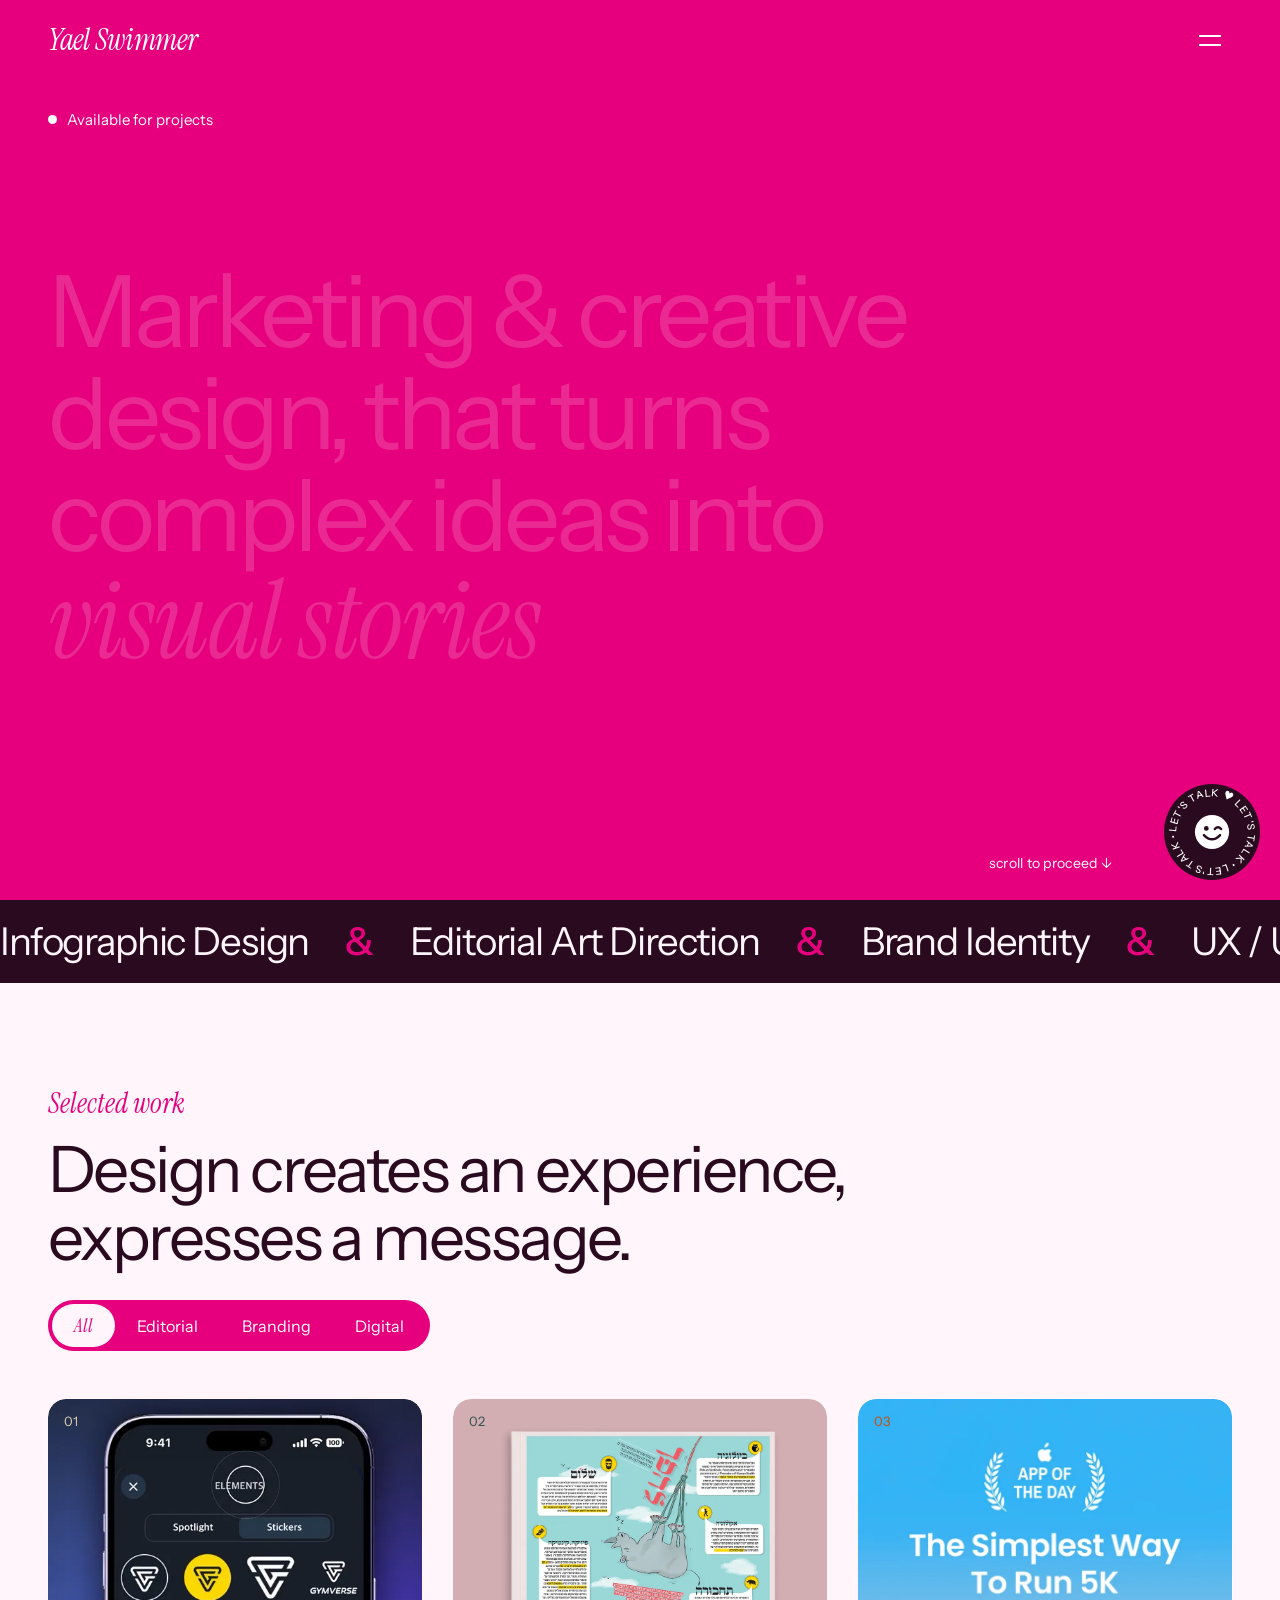
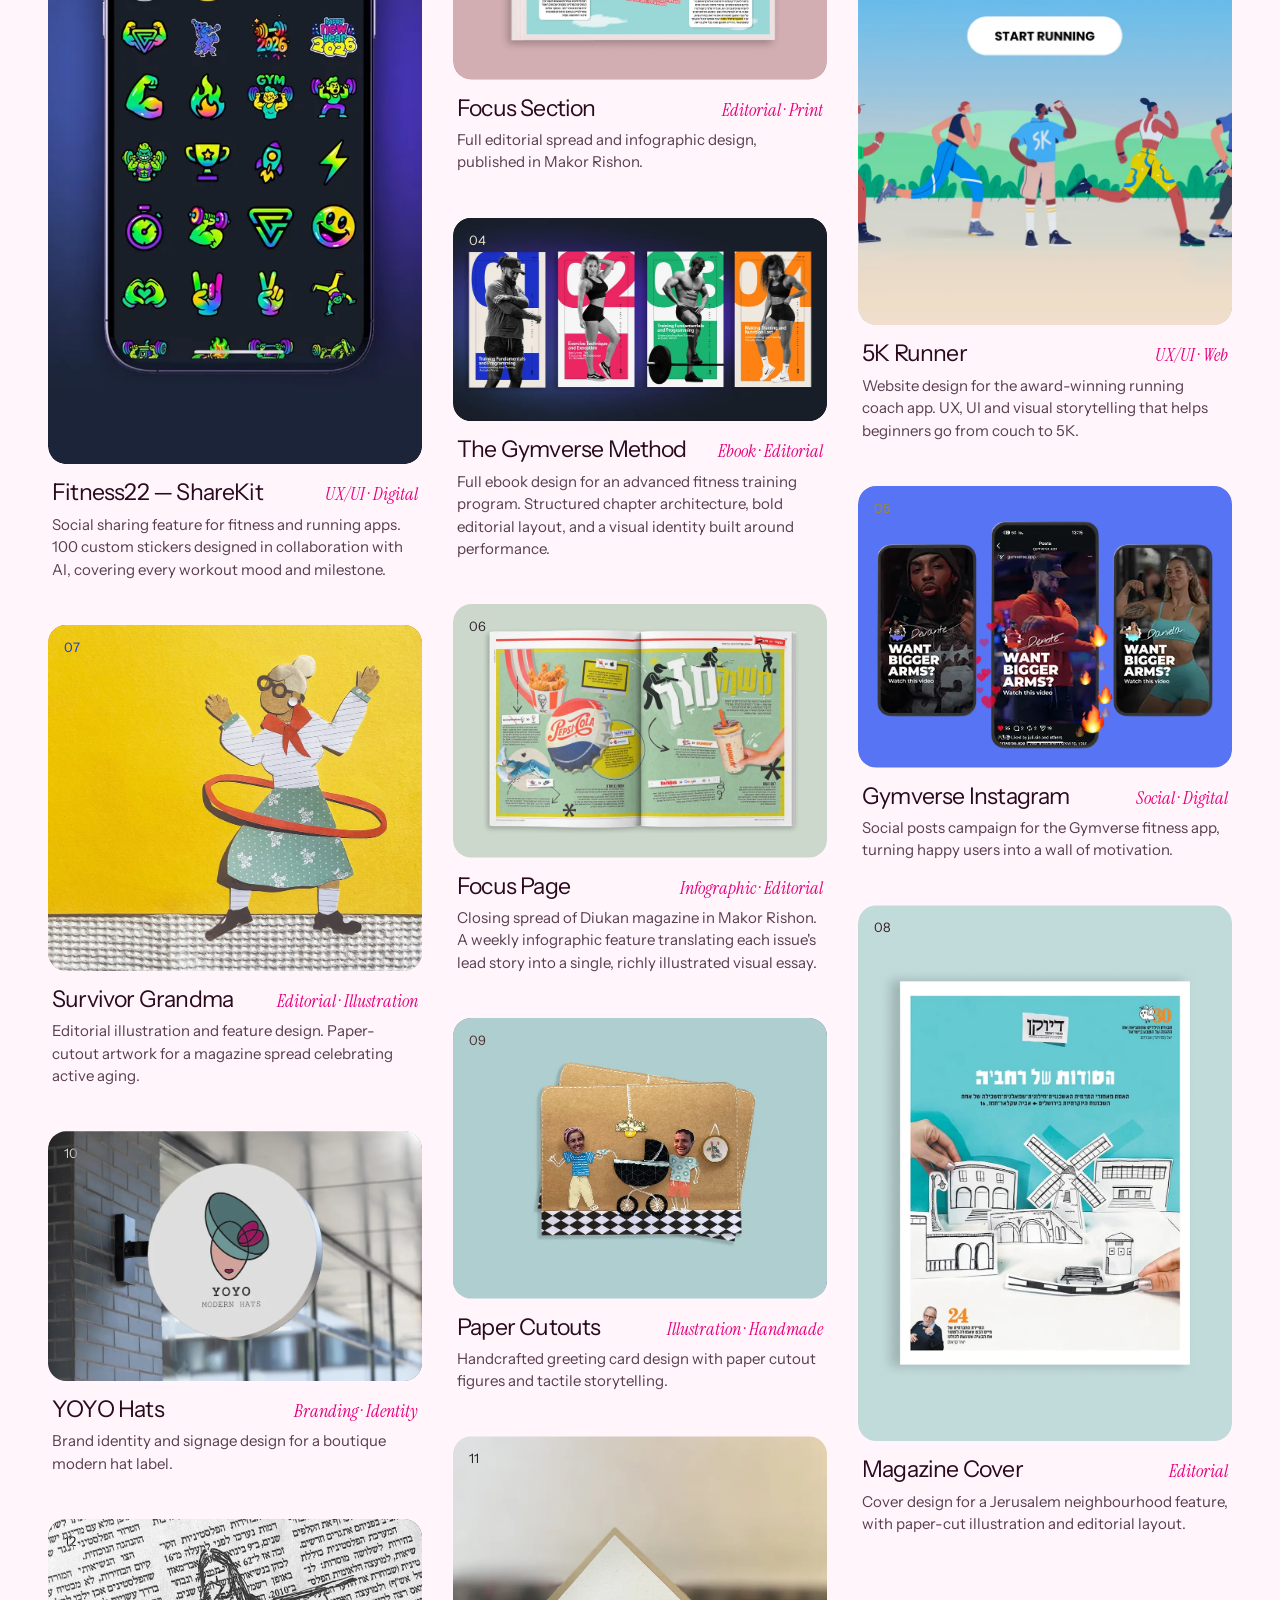
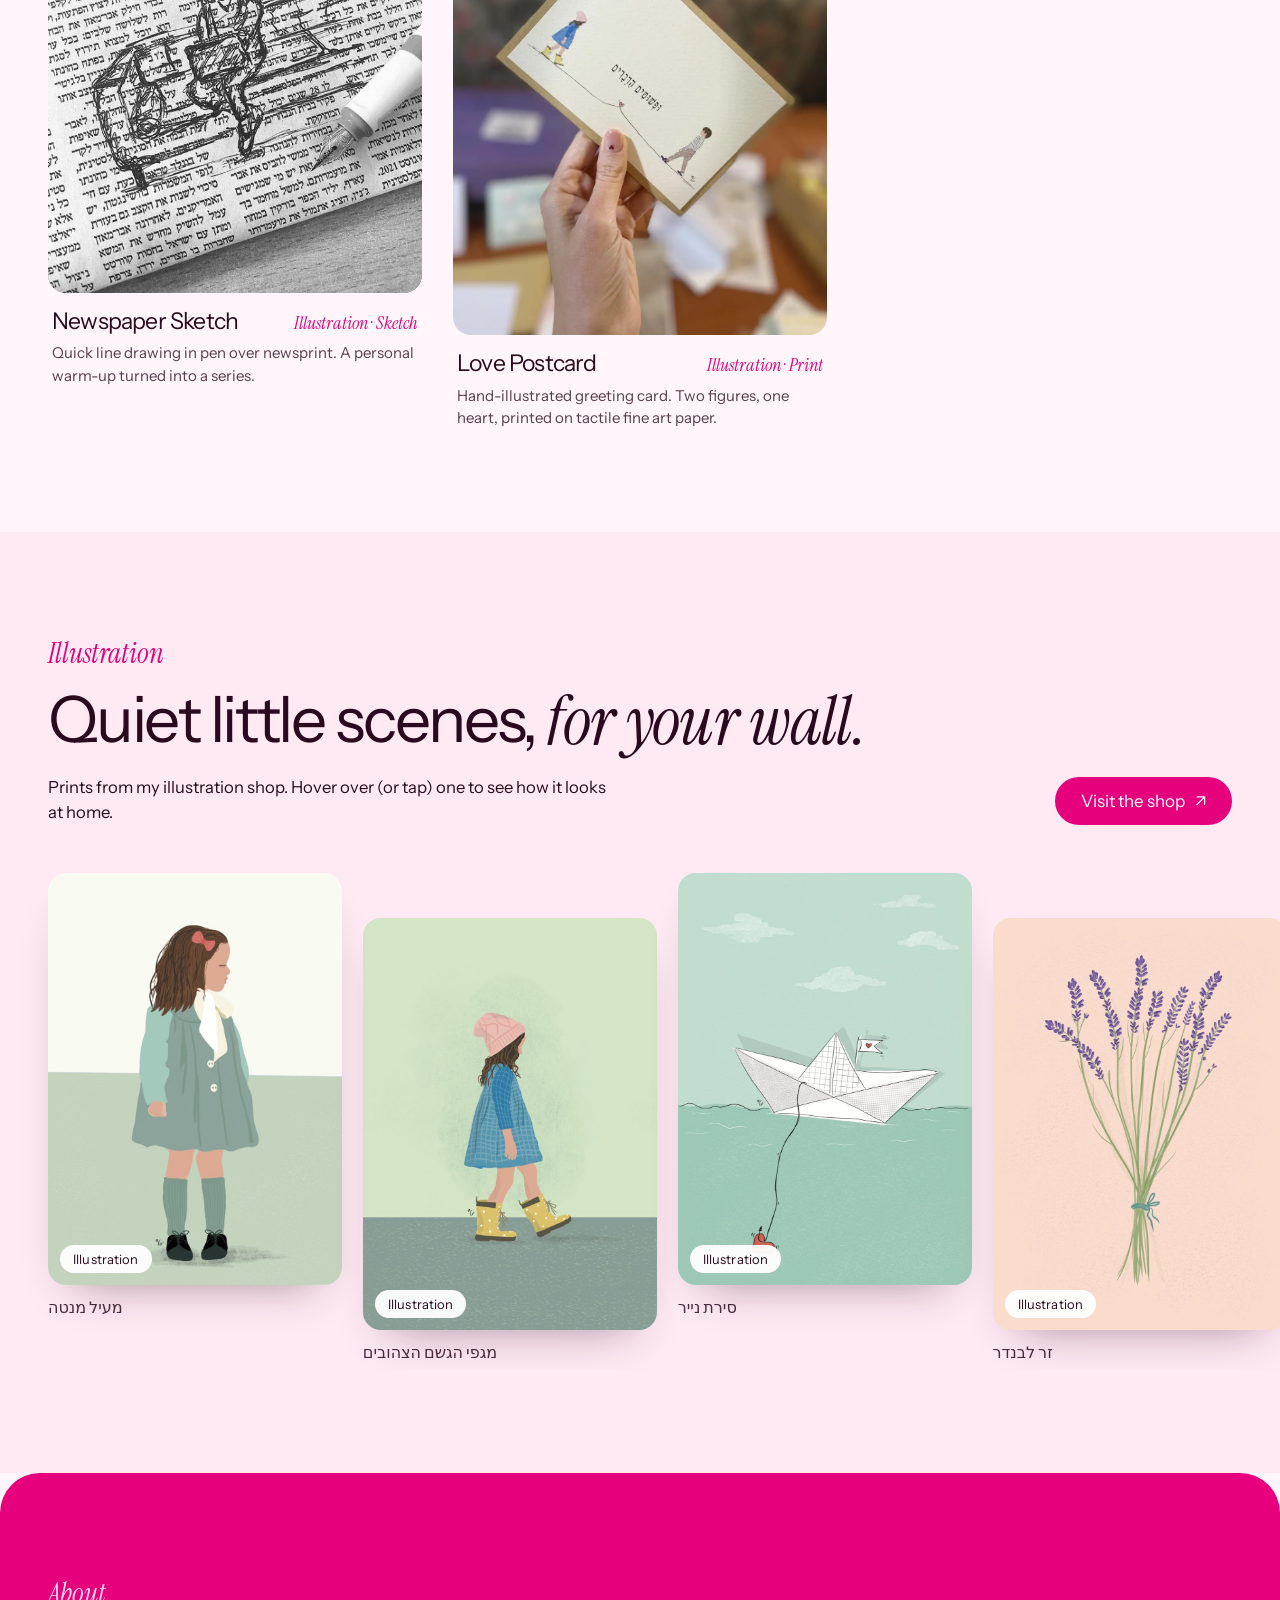
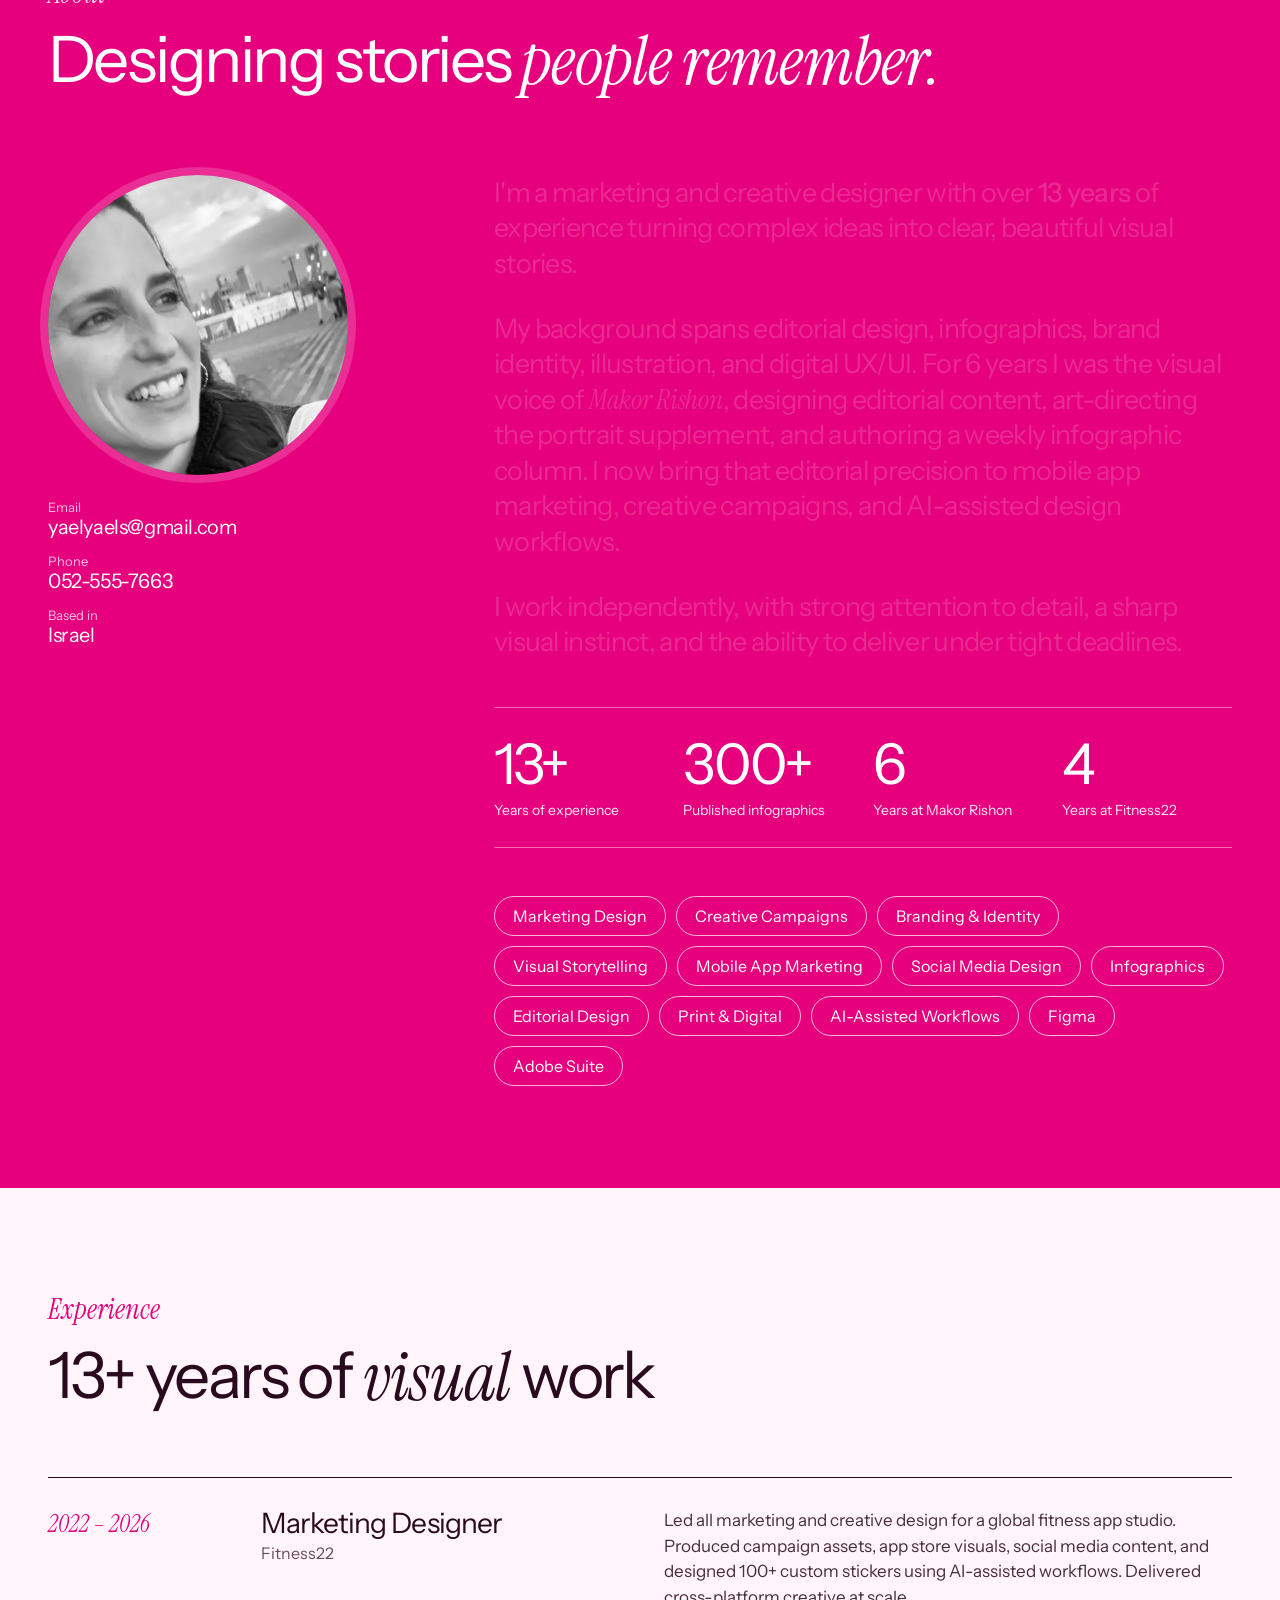
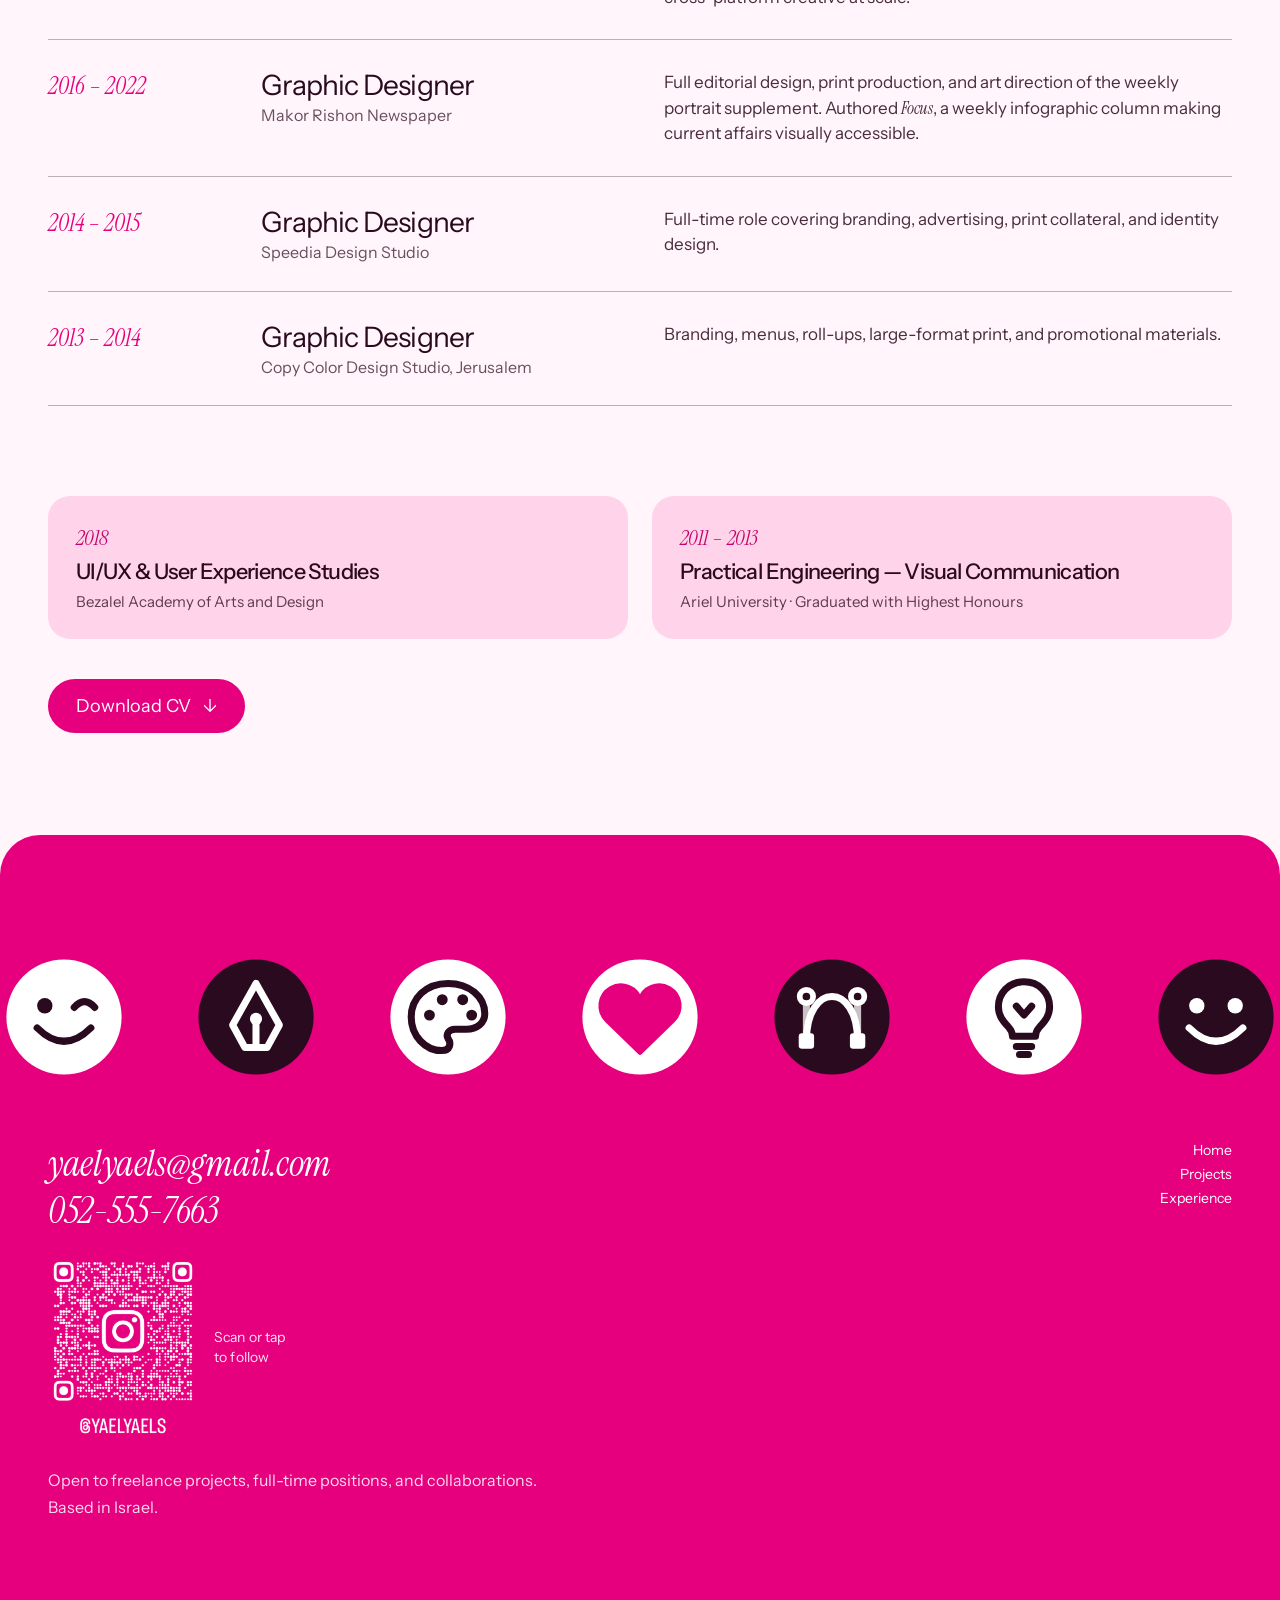
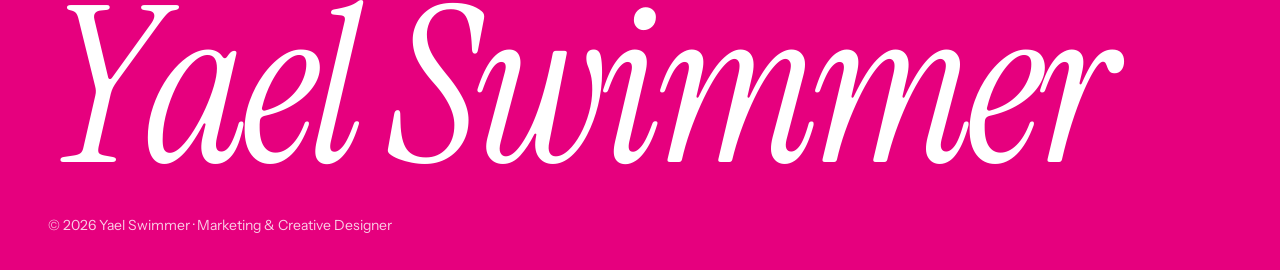
==== index.html @ 2f7597ec "Instagram QR: transparent background, white dots Co-Authored-By: Claude Sonnet 5.5 <noreply@anthropi" ====
<!DOCTYPE html>
<html lang="en">
<head>
  <meta charset="UTF-8">
  <meta name="viewport" content="width=device-width, initial-scale=1.0">
  <title>Yael Swimmer — Marketing &amp; Creative Designer</title>
  <meta name="description" content="Portfolio of Yael Swimmer — marketing and creative designer. Infographics, editorial, branding, UX/UI.">
  <link rel="preconnect" href="https://fonts.googleapis.com">
  <link rel="preconnect" href="https://fonts.gstatic.com" crossorigin>
  <link href="https://fonts.googleapis.com/css2?family=Instrument+Sans:wght@400;500;600&family=Instrument+Serif:ital@0;1&display=swap" rel="stylesheet">
  <style>
    :root {
      --fuchsia: #E6007E;
      --fuchsia-deep: #C4006B;
      --ink: #2A0A1E;
      --paper: #FFF5FA;
      --blush: #FFD3E9;
      --sans: 'Instrument Sans', system-ui, -apple-system, sans-serif;
      --serif: 'Instrument Serif', Georgia, serif;
      --gutter: clamp(16px, 4vw, 48px);
      --ease: cubic-bezier(.2,.7,.2,1);
    }
    *, *::before, *::after { box-sizing: border-box; margin: 0; padding: 0; }
    html { scroll-behavior: smooth; }
    body { font-family: var(--sans); background: var(--paper); color: var(--ink); -webkit-font-smoothing: antialiased; overflow-x: hidden; }
    img, video { display: block; max-width: 100%; }
    a { color: inherit; text-decoration: none; }
    button { font: inherit; color: inherit; background: none; border: 0; cursor: pointer; }
    em, .it { font-family: var(--serif); font-style: italic; font-weight: 400; letter-spacing: -0.01em; }

    .progress { position: fixed; top: 0; left: 0; right: 0; height: 3px; background: var(--ink); transform-origin: left; transform: scaleX(0); z-index: 60; }

    /* NAV */
    .nav { position: fixed; inset: 0 0 auto 0; z-index: 50; display: flex; justify-content: space-between; align-items: center; padding: 18px var(--gutter); color: #fff; transition: color .3s; }
    .nav.on-light { color: var(--fuchsia); }
    .nav.menu-open { color: #fff; }
    .nav::before { content: ""; position: absolute; inset: 0; z-index: -1; opacity: 0; transition: opacity .3s, background .3s; background: rgba(230, 0, 126, .88); -webkit-backdrop-filter: blur(14px); backdrop-filter: blur(14px); }
    .nav.on-light::before { background: rgba(255, 245, 250, .88); }
    .nav.scrolled::before { opacity: 1; }
    .nav.menu-open::before { opacity: 0; }
    .nav__logo { font-family: var(--serif); font-style: italic; font-weight: 400; font-size: 30px; letter-spacing: -0.01em; line-height: 1; }
    .nav__toggle { width: 44px; height: 44px; display: grid; place-content: center; gap: 7px; }
    .nav__toggle span { display: block; width: 22px; height: 2px; background: currentColor; transition: transform .3s; }
    .nav.menu-open .nav__toggle span:first-child { transform: translateY(4.5px) rotate(45deg); }
    .nav.menu-open .nav__toggle span:last-child { transform: translateY(-4.5px) rotate(-45deg); }

    .menu { position: fixed; inset: 0; z-index: 40; background: var(--fuchsia); color: #fff; display: flex; flex-direction: column; justify-content: center; gap: 8px; padding: 0 var(--gutter); clip-path: circle(0 at calc(100% - 40px) 40px); transition: clip-path .6s cubic-bezier(.7,0,.2,1); visibility: hidden; }
    .menu.open { clip-path: circle(150% at calc(100% - 40px) 40px); visibility: visible; }
    .menu a { font-size: clamp(2.6rem, 9vw, 6rem); letter-spacing: -0.04em; line-height: 1.05; width: fit-content; }
    .menu a { transition: opacity .25s; }
    @media (hover: hover) { .menu a:hover { opacity: .7; } }

    /* HERO — pinned, words light up as you scroll */
    .hero-wrap { height: 200vh; height: 200svh; position: relative; }
    .hero { position: sticky; top: 0; height: 100vh; height: 100svh; background: var(--fuchsia); color: #fff; overflow: hidden; }
    .hero__inner { height: 100%; display: flex; flex-direction: column; justify-content: space-between; padding: 110px var(--gutter) 28px; will-change: transform, opacity; transform-origin: 50% 40%; }
    .hero__eyebrow { display: flex; align-items: center; gap: 10px; font-size: 15px; }
    .hero__dot { width: 9px; height: 9px; border-radius: 50%; background: #fff; animation: pulse 2s infinite; }
    @keyframes pulse { 50% { opacity: .25; } }
    .hero__title { font-size: clamp(2.4rem, 7.8vw, 7.4rem); font-weight: 400; line-height: 1.02; letter-spacing: -0.045em; max-width: 15ch; }
    .hero__title em { font-size: 1.08em; }
    .w { opacity: .16; }
    .hero__foot { display: flex; justify-content: space-between; align-items: flex-end; gap: 24px; flex-wrap: wrap; padding-right: 120px; }
    .hero__stats { display: flex; gap: clamp(20px, 4vw, 56px); opacity: 0; }
    .hero__stat b { display: block; font-size: clamp(1.8rem, 3.4vw, 3rem); font-weight: 400; letter-spacing: -0.04em; line-height: 1; }
    .hero__stat span { font-size: 14px; opacity: .85; }
    .hero__scroll { font-size: 14px; letter-spacing: .02em; }
    .hero__scroll i { display: inline-block; font-style: normal; animation: bob 1.6s ease-in-out infinite; }
    @keyframes bob { 50% { transform: translateY(5px); } }
    .hero__cue { display: none; }

    /* CURTAIN — everything after the hero slides over it */
    .after { position: relative; z-index: 5; margin-top: -100vh; margin-top: -100svh; background: var(--paper); overflow: clip; }

    /* MARQUEE */
    .marquee { background: var(--ink); color: var(--paper); overflow: hidden; padding: 18px 0; white-space: nowrap; }
    .marquee__track { display: inline-flex; gap: 36px; padding-right: 36px; will-change: transform; }
    .marquee__track span { font-size: clamp(1.4rem, 3vw, 2.4rem); letter-spacing: -0.03em; }
    .marquee__track i { font-family: var(--sans); font-style: normal; font-weight: 500; color: var(--fuchsia); font-size: clamp(1.4rem, 3vw, 2.4rem); }

    /* SECTIONS */
    .section { padding: clamp(56px, 8vw, 110px) var(--gutter); }
    .label { font-family: var(--serif); font-style: italic; font-size: clamp(1.4rem, 2.2vw, 2rem); color: var(--fuchsia); margin-bottom: 14px; }
    .big { font-size: clamp(2rem, 5vw, 4.4rem); font-weight: 400; line-height: 1.06; letter-spacing: -0.04em; max-width: 22ch; }
    .big em { font-size: 1.06em; }

    /* word-mask rise */
    .mw { display: inline-block; overflow: hidden; vertical-align: top; padding: .06em .12em .16em; margin: -.06em -.12em -.16em; }
    .mi { display: inline-block; transform: translateY(125%); transition: transform 1s var(--ease); transition-delay: calc(var(--i, 0) * 55ms); }
    .in .mi { transform: none; }

    /* WORK */
    .work__head { display: flex; justify-content: space-between; align-items: flex-end; gap: 28px; flex-wrap: wrap; margin-bottom: clamp(28px, 4vw, 48px); }
    .pill { display: inline-flex; background: var(--fuchsia); border-radius: 999px; padding: 4px; flex-wrap: wrap; }
    .pill button { padding: 11px 22px; border-radius: 999px; color: #fff; font-size: 16px; transition: background .25s, color .25s; }
    .pill button.active { background: var(--paper); color: var(--fuchsia); font-family: var(--serif); font-style: italic; font-size: 19px; padding: 9px 22px; }

    .grid { display: flex; gap: clamp(18px, 2.4vw, 32px); align-items: flex-start; }
    .col { flex: 1 1 0; min-width: 0; display: flex; flex-direction: column; gap: clamp(26px, 3.4vw, 48px); will-change: transform; }
    .card { cursor: pointer; display: block; transition: transform .5s var(--ease); }
    .card[hidden] { display: none; }
    .card.reveal.in:hover { transform: translateY(-8px); }
    .card__media { position: relative; aspect-ratio: var(--ar); background: var(--bg); border-radius: 18px; overflow: hidden; clip-path: inset(14% 0 0 0 round 18px); transition: clip-path 1.2s var(--ease); }
    .card.in .card__media { clip-path: inset(0 0 0 0 round 18px); }
    .card__media img, .card__media video { position: absolute; inset: var(--pad, 0px); width: calc(100% - 2 * var(--pad, 0px)); height: calc(100% - 2 * var(--pad, 0px)); object-fit: var(--fit, cover); }
    .card__num { position: absolute; top: 14px; left: 16px; z-index: 2; font-size: 13px; color: #fff; mix-blend-mode: difference; }
    .card__go { position: absolute; right: 14px; bottom: 14px; z-index: 2; width: 56px; height: 56px; border-radius: 50%; background: var(--fuchsia); color: #fff; display: grid; place-content: center; font-size: 22px; transform: scale(0); transition: transform .35s cubic-bezier(.3,1.5,.5,1); }
    .card:hover .card__go, .card:focus-visible .card__go { transform: scale(1); }
    .card__body { padding: 16px 4px 0; opacity: 0; transform: translateY(18px); transition: opacity .8s var(--ease) .35s, transform .8s var(--ease) .35s; }
    .card.in .card__body { opacity: 1; transform: none; }
    .card__row { display: flex; justify-content: space-between; align-items: baseline; gap: 4px 14px; flex-wrap: wrap; }
    .card__title { font-size: clamp(1.3rem, 1.8vw, 1.65rem); font-weight: 400; letter-spacing: -0.035em; line-height: 1.1; }
    .card__tag { font-family: var(--serif); font-style: italic; font-size: 1.1rem; color: var(--fuchsia); white-space: nowrap; }
    .card__desc { margin-top: 8px; font-size: 15px; line-height: 1.5; max-width: 52ch; opacity: .78; }


    /* ILLUSTRATIONS — strip drifts sideways on scroll, hover swaps art -> room mockup */
    .illu { background: #FFEAF4; overflow: hidden; }
    .illu__head { display: flex; justify-content: space-between; align-items: flex-end; gap: 28px; flex-wrap: wrap; margin-bottom: clamp(28px, 4vw, 48px); }
    .illu__sub { margin-top: 18px; font-size: clamp(1rem, 1.3vw, 1.2rem); line-height: 1.5; max-width: 34em; opacity: .8; }
    .shoplink { display: inline-flex; align-items: center; gap: 10px; background: var(--fuchsia); color: #fff; border-radius: 999px; padding: 14px 26px; font-size: 17px; transition: background .25s; }
    .shoplink:hover { background: var(--ink); }
    .strip { overflow: hidden; margin: 0 calc(var(--gutter) * -1); touch-action: pan-y; cursor: grab; -webkit-user-select: none; user-select: none; }
    .strip:active { cursor: grabbing; }
    .tile img { -webkit-user-drag: none; }
    .track { display: flex; gap: clamp(14px, 1.6vw, 24px); width: max-content; padding: 0 var(--gutter) 8px; will-change: transform; }
    .tile { display: block; flex: none; width: clamp(210px, 23vw, 330px); }
    .tile:nth-child(even) { margin-top: clamp(24px, 3.5vw, 56px); }
    .tile__img { position: relative; aspect-ratio: 5 / 7; border-radius: 18px; overflow: hidden; background: #f3e6ee; box-shadow: 0 22px 44px -26px rgba(42,10,30,.45); }
    .tile__img img { position: absolute; inset: 0; width: 100%; height: 100%; object-fit: cover; }
    .tile__room { opacity: 0; transition: opacity .7s var(--ease); }
    .tile__pill { position: absolute; left: 12px; bottom: 12px; z-index: 2; background: rgba(255,255,255,.94); color: var(--ink); border-radius: 999px; padding: 6px 13px; font-size: 13px; letter-spacing: .01em; }
    .tile__pill .b { display: none; }
    .tile.show-room .tile__room { opacity: 1; }
    .tile.show-room .tile__pill .a { display: none; }
    .tile.show-room .tile__pill .b { display: inline; }
    @media (hover: hover) {
      .tile:hover .tile__room { opacity: 1; }
      .tile:hover .tile__pill .a { display: none; }
      .tile:hover .tile__pill .b { display: inline; }
    }
    .tile__cap { margin-top: 12px; font-size: 16px; opacity: .85; unicode-bidi: plaintext; text-align: left; }

    /* ABOUT */
    .about { background: var(--fuchsia); color: #fff; border-radius: 40px 40px 0 0; }
    .about .label { color: var(--blush); }
    .about__grid { display: grid; grid-template-columns: minmax(0, 4fr) minmax(0, 8fr); gap: clamp(32px, 6vw, 96px); margin-top: clamp(40px, 6vw, 80px); align-items: start; }
    .about__photo-col { position: sticky; top: 90px; }
    .about__photo { width: min(100%, 300px); aspect-ratio: 1; border-radius: 50%; overflow: hidden; background: var(--fuchsia-deep); box-shadow: 0 0 0 8px rgba(255,255,255,.18); will-change: transform; }
    .about__photo img { width: 100%; height: 100%; object-fit: cover; object-position: 50% 22%; }
    .about__quick { margin-top: 24px; display: grid; gap: 14px; }
    .about__quick small { display: block; font-size: 13px; opacity: .75; }
    .about__quick a, .about__quick span.v { font-size: 20px; letter-spacing: -0.02em; }
    .about__body p { font-size: clamp(1.25rem, 2.1vw, 1.9rem); line-height: 1.32; letter-spacing: -0.025em; margin-bottom: 1.1em; max-width: 30em; }
    .about__body strong { font-weight: 500; }
    .stats { display: grid; grid-template-columns: repeat(4, 1fr); gap: 20px; margin: 48px 0; padding: 28px 0; border-block: 1px solid rgba(255,255,255,.4); }
    .stats b { display: block; font-size: clamp(2rem, 4.4vw, 4rem); font-weight: 400; letter-spacing: -0.05em; line-height: 1; }
    .stats span.l { display: block; margin-top: 8px; font-size: 14px; opacity: .9; }
    .skills { display: flex; flex-wrap: wrap; gap: 10px; }
    .skills span { border: 1.5px solid rgba(255,255,255,.7); border-radius: 999px; padding: 9px 18px; font-size: 16px; opacity: 0; transform: translateY(16px) scale(.92); transition: opacity .6s var(--ease), transform .6s var(--ease), background .2s, color .2s; }
    .skills.in span { opacity: 1; transform: none; transition-delay: calc(var(--i, 0) * 45ms), calc(var(--i, 0) * 45ms), 0s, 0s; }
    .skills.in span:hover { background: #fff; color: var(--fuchsia); }

    /* EXPERIENCE */
    .exp__list { margin-top: clamp(36px, 5vw, 64px); border-top: 1px solid var(--ink); }
    .exp__row { position: relative; display: grid; grid-template-columns: minmax(120px, 2fr) 4fr 6fr; gap: 24px; padding: 30px 0; transition: padding .3s, opacity .8s var(--ease), transform .8s var(--ease); }
    .exp__row::after { content: ""; position: absolute; left: 0; right: 0; bottom: 0; height: 1px; background: rgba(42,10,30,.3); transform: scaleX(0); transform-origin: left; transition: transform 1.3s var(--ease) .15s; }
    .exp__row.in::after { transform: none; }
    .exp__row:hover { padding-left: 14px; }
    .exp__year { font-family: var(--serif); font-style: italic; font-size: 1.5rem; color: var(--fuchsia); }
    .exp__role { font-size: clamp(1.3rem, 2.2vw, 2rem); font-weight: 400; letter-spacing: -0.035em; line-height: 1.1; }
    .exp__org { display: block; font-size: 16px; opacity: .7; margin-top: 6px; letter-spacing: 0; }
    .exp__desc { font-size: 17px; line-height: 1.5; opacity: .85; max-width: 46em; }
    .edu { display: grid; grid-template-columns: repeat(2, 1fr); gap: 24px; margin-top: clamp(48px, 7vw, 96px); }
    .edu__item { background: var(--blush); border-radius: 22px; padding: 28px; }
    .edu__item small { font-family: var(--serif); font-style: italic; font-size: 1.3rem; color: var(--fuchsia-deep); }
    .edu__item strong { display: block; font-weight: 500; font-size: 1.35rem; letter-spacing: -0.03em; margin: 8px 0 6px; line-height: 1.2; }
    .edu__item span { font-size: 15px; opacity: .75; }
    .cv { margin-top: 40px; display: inline-flex; align-items: center; gap: 12px; background: var(--fuchsia); color: #fff; border-radius: 999px; padding: 16px 28px; font-size: 18px; transition: background .25s; }
    .cv:hover { background: var(--ink); }

    /* CONTACT / FOOTER */
    .contact { background: var(--fuchsia); color: #fff; padding-bottom: 36px; overflow: hidden; border-radius: 40px 40px 0 0; position: relative; z-index: 6; }
    .contact__ticker { white-space: nowrap; margin: 0 calc(var(--gutter) * -1) 40px; padding: 1rem 0; overflow: hidden; }
    .contact__ticker > div { display: inline-flex; align-items: center; will-change: transform; }
    .contact__ticker .tk { flex: none; width: clamp(3.2rem, 10vw, 8.5rem); height: clamp(3.2rem, 10vw, 8.5rem); margin-right: clamp(1.6rem, 5vw, 4.4rem); transform-origin: 50% 60%; animation: tkBob 3.4s ease-in-out infinite; animation-delay: calc(var(--n) * -.43s); }
    .contact__ticker .tk--w { --bg: #fff; --fg: #2A0A1E; --hf: var(--fuchsia); }
    .contact__ticker .tk--k { --bg: #2A0A1E; --fg: #fff; --hf: #fff; }
    .contact__ticker .tk--h { animation-name: tkBeat; animation-duration: 1.7s; }
    @keyframes tkBob { 0%, 100% { transform: rotate(-7deg) translateY(0); } 50% { transform: rotate(7deg) translateY(-7%); } }
    @keyframes tkBeat { 0%, 100% { transform: scale(1); } 14% { transform: scale(1.14); } 28% { transform: scale(.98); } 42% { transform: scale(1.1); } 60% { transform: scale(1); } }
    .contact__cols { display: flex; justify-content: space-between; gap: 40px; flex-wrap: wrap; }
    .contact__links a { display: block; font-family: var(--serif); font-style: italic; font-size: clamp(1.6rem, 2.9vw, 2.6rem); letter-spacing: -0.01em; line-height: 1.25; width: fit-content; }
    .contact__links a, .contact__nav a { transition: opacity .25s; }
    .contact__links a:hover, .contact__nav a:hover { opacity: .7; }
    .contact__links a.contact__ig { display: flex; align-items: center; gap: 16px; margin-top: 22px; font-family: var(--sans); font-style: normal; font-size: 14px; line-height: 1.4; letter-spacing: .01em; }
    .contact__ig img { width: clamp(112px, 14vw, 150px); height: auto; display: block; transition: transform .45s cubic-bezier(.3, 1.4, .5, 1); }
    .contact__ig:hover img { transform: rotate(-3deg) scale(1.04); }
    .contact__links a.contact__ig:hover { opacity: 1; }
    .contact__ig span { opacity: .9; }
    .contact__small { margin-top: 28px; font-size: 16px; opacity: .85; line-height: 1.7; }
    .contact__nav { text-align: right; display: grid; gap: 6px; align-content: start; font-size: 14px; }
    .contact__brand { margin-top: 64px; font-family: var(--serif); font-style: italic; font-weight: 400; font-size: 17vw; letter-spacing: -0.03em; line-height: .95; white-space: nowrap; }
    .contact__brand .mw { padding: .16em .2em .22em; margin: -.16em -.2em -.22em; }
    .contact__brand:not(.in) .mi { transform: translateY(150%); }
    .contact__brand .mi { transition-duration: 1.1s; transition-delay: calc(var(--i, 0) * 40ms); }
    .contact__legal { margin-top: 24px; font-size: 14px; opacity: .8; }

    /* BADGE */
    .badge { position: fixed; right: 20px; bottom: 20px; z-index: 30; width: 96px; height: 96px; border-radius: 50%; background: var(--ink); color: #fff; display: grid; place-items: center; }
    .badge svg.ring { position: absolute; inset: 0; width: 100%; height: 100%; animation: spin 14s linear infinite; }
    .badge text { font-size: 10.5px; letter-spacing: .16em; fill: #fff; font-family: var(--sans); font-weight: 500; }
    .badge .hrt { fill: #fff; font-size: 12px; }
    .badge .dot { fill: #fff; font-size: 10.5px; }
    .badge .face { width: 38px; height: 38px; transition: transform .4s cubic-bezier(.3,1.6,.5,1); }
    .badge:hover .face { transform: rotate(-12deg) scale(1.12); }
    .badge .eye { transform-box: fill-box; transform-origin: center; animation: blink 5s infinite; }
    @keyframes blink { 0%, 92%, 100% { transform: scaleY(1); } 95% { transform: scaleY(.1); } }
    .badge:hover { background: var(--fuchsia-deep); }
    .badge { transition: opacity .35s, transform .45s cubic-bezier(.3, 1.4, .5, 1), background .2s; }
    .badge.away { opacity: 0; transform: scale(.6); pointer-events: none; }
    @keyframes spin { to { transform: rotate(360deg); } }


    /* LIGHTBOX */
    .lb { position: fixed; inset: 0; z-index: 100; background: rgba(42,10,30,.92); display: none; align-items: center; justify-content: center; padding: 24px; }
    .lb.open { display: flex; }
    .lb__inner { display: grid; grid-template-columns: minmax(0, 1.6fr) minmax(0, 1fr); gap: 32px; max-width: 1200px; width: 100%; max-height: 90vh; align-items: center; color: #fff; }
    .lb__inner img { max-height: 88vh; width: 100%; object-fit: contain; border-radius: 12px; }
    .lb__inner h3 { font-size: 2rem; font-weight: 400; letter-spacing: -0.035em; line-height: 1.1; margin-bottom: 12px; }
    .lb__inner p { line-height: 1.55; opacity: .85; }
    .lb__x { position: absolute; top: 14px; right: 20px; font-size: 40px; color: #fff; line-height: 1; }

    /* generic reveal */
    .reveal { opacity: 0; transform: translateY(32px); transition: opacity .9s var(--ease), transform .9s var(--ease); }
    .reveal.in { opacity: 1; transform: none; }

    a:focus-visible, button:focus-visible, .card:focus-visible { outline: 3px solid var(--ink); outline-offset: 3px; }
    .hero a:focus-visible, .about a:focus-visible, .contact a:focus-visible, .menu a:focus-visible, .nav button:focus-visible { outline-color: #fff; }

    @media (max-width: 860px) {
      .edu { grid-template-columns: 1fr; }
      .about__grid { grid-template-columns: 1fr; }
      .about__photo-col { position: static; }
      .stats { grid-template-columns: repeat(2, 1fr); }
      .exp__row { grid-template-columns: 1fr; gap: 8px; }
      .lb__inner { grid-template-columns: 1fr; overflow-y: auto; }
      .badge { width: 76px; height: 76px; right: 14px; bottom: 14px; }
      .badge .face { width: 30px; height: 30px; }
      .contact__nav { text-align: left; }
      .hero__foot { padding-right: 90px; }
      .hero__scroll { display: none; }
      .hero__inner { padding-bottom: 104px; }
      .hero__cue { display: flex; flex-direction: column; align-items: center; gap: 8px; position: absolute; left: 50%; bottom: calc(22px + env(safe-area-inset-bottom, 0px)); transform: translateX(-50%); opacity: 0; font-size: 11px; letter-spacing: .22em; text-transform: uppercase; }
      .hero__cue i { position: relative; display: block; width: 22px; height: 38px; border: 1.5px solid rgba(255,255,255,.75); border-radius: 12px; }
      .hero__cue i::after { content: ""; position: absolute; left: 50%; top: 7px; width: 4px; height: 8px; margin-left: -2px; border-radius: 2px; background: #fff; animation: cueDot 1.6s cubic-bezier(.6, 0, .3, 1) infinite; }
      .hero__cue span { animation: pulse 2s infinite; }
      @keyframes cueDot { 0% { transform: translateY(0); opacity: 0; } 20% { opacity: 1; } 70% { transform: translateY(14px); opacity: 1; } 100% { transform: translateY(14px); opacity: 0; } }
      .about, .contact { border-radius: 28px 28px 0 0; }
      .hero__title { font-size: clamp(2.6rem, 11vw, 4.6rem); }
      .hero__inner { padding-top: 96px; }
    }

    @media (max-width: 560px) {
      .pill { max-width: 100%; flex-wrap: nowrap; }
      .pill button { padding: 10px 13px; font-size: 15px; }
      .pill button.active { padding: 8px 13px; font-size: 17px; }
      .work__head { gap: 20px; }
      .about__photo { width: min(70%, 230px); }
    }
    @media (max-width: 350px) {
      .pill button { padding: 10px 9px; font-size: 14px; }
      .pill button.active { padding: 8px 9px; font-size: 16px; }
    }


    /* INTRO SPLASH — winking face logo animation, once per visit */
    .intro { position: fixed; inset: 0; z-index: 300; background: var(--fuchsia); display: flex; flex-direction: column; align-items: center; justify-content: center; gap: clamp(18px, 3vw, 30px); will-change: transform; transition: transform .85s cubic-bezier(.76, 0, .24, 1); animation: introFailsafe 0s 9s forwards; }
    .intro.out { transform: translate3d(0, -101%, 0); pointer-events: none; }
    .no-intro .intro { display: none; }
    html.intro-on { overflow: hidden; }
    @keyframes introFailsafe { to { visibility: hidden; pointer-events: none; } }
    .intro__face { width: clamp(120px, 22vw, 190px); height: auto; overflow: visible; will-change: transform; }
    .intro__word { font-family: var(--serif); font-style: italic; font-size: clamp(2rem, 6vw, 3.4rem); color: #fff; letter-spacing: -0.01em; line-height: 1; opacity: 0; will-change: transform, opacity; }

    /* reduced motion: static, fully visible */
    .rm .hero-wrap { height: auto; }
    .rm .hero { position: relative; height: auto; min-height: 100svh; }
    .rm .after { margin-top: 0; }
    .rm .w { opacity: 1; }
    .rm .hero__stats { opacity: 1; }
    .rm .mi, .rm .reveal, .rm .card__body, .rm .skills span { transform: none; opacity: 1; transition: none; }
    .rm .card__media { clip-path: none; transition: none; }
    .rm .exp__row::after { transform: none; transition: none; }
    .rm .strip { overflow-x: auto; }
    .rm .contact__ticker .tk, .rm .badge svg.ring, .rm .badge .eye, .rm .hero__dot, .rm .hero__scroll i, .rm .hero__cue i::after, .rm .hero__cue span { animation: none; }
    .rm .hero__cue { opacity: 1; }
  </style>
  <script>try { if (sessionStorage.getItem('ys-intro') || matchMedia('(prefers-reduced-motion: reduce)').matches) document.documentElement.classList.add('no-intro'); } catch (e) {}</script>
</head>
<body>

  <div class="intro" id="intro" aria-hidden="true">
    <svg class="intro__face" id="introFace" viewBox="0 0 120 120">
      <g id="fAll">
        <g id="fMorph" opacity="0"><path id="fShape" fill="#fff" d="M60 4C64 28 100 52 100 78C100 100 82 114 60 114C38 114 20 100 20 78C20 52 56 28 60 4Z"/></g>
        <circle id="fEyeL" cx="42" cy="48.6" r="7.5" fill="#2A0A1E" opacity="0"/>
        <circle id="fEyeR" cx="78" cy="48.6" r="7.5" fill="#2A0A1E" opacity="0"/>
        <path id="fWink" pathLength="1" stroke-dasharray="1 1" stroke-dashoffset="1" opacity="0" d="M69 50.4 Q78.9 39 88.8 50.4" fill="none" stroke="#2A0A1E" stroke-width="7.8" stroke-linecap="round"/>
        <path id="fSmile" pathLength="1" stroke-dasharray="1 1" stroke-dashoffset="1" opacity="0" d="M34.5 69.6 Q60 96.6 85.5 69.6" fill="none" stroke="#2A0A1E" stroke-width="7.8" stroke-linecap="round"/>
        <g id="fHeart" opacity="0"><path transform="translate(88 14) scale(1.5)" fill="#fff" d="M12 21s-7.5-4.6-9.6-9.1C.8 8.6 2.7 5 6.2 5c2 0 3.5 1 4.3 2.3C11.3 6 12.8 5 14.8 5c3.5 0 5.4 3.6 3.8 6.9C19.5 16.4 12 21 12 21z"/></g>
      </g>
    </svg>
    <div class="intro__word">Yael Swimmer</div>
  </div>

  <div class="progress" id="progress"></div>

  <nav class="nav" id="nav">
    <a href="#home" class="nav__logo">Yael Swimmer</a>
    <button class="nav__toggle" id="navToggle" aria-label="Open menu" aria-expanded="false" aria-controls="menu"><span></span><span></span></button>
  </nav>

  <div class="menu" id="menu" aria-hidden="true">
    <a href="#work">Projects</a>
    <a href="#resume">Experience</a>
    <a href="#contact">Let's <em>talk</em></a>
  </div>

  <div class="hero-wrap" id="home">
    <header class="hero" data-nav="dark">
      <div class="hero__inner" id="heroInner">
        <div class="hero__eyebrow"><span class="hero__dot"></span>Available for projects</div>
        <h1 class="hero__title scrub-hero">Marketing &amp; creative design, that turns complex ideas into <em>visual stories</em></h1>
        <div class="hero__foot">
          <div class="hero__stats" id="heroStats">
            <div class="hero__stat"><b>13+</b><span>Years experience</span></div>
            <div class="hero__stat"><b>6</b><span>Years at Makor Rishon</span></div>
            <div class="hero__stat"><b>4</b><span>Years at Fitness22</span></div>
          </div>
          <a href="#work" class="hero__scroll" id="heroHint">scroll to proceed <i>↓</i></a>
        </div>
        <a href="#work" class="hero__cue" id="heroCue" aria-label="Scroll down"><span>Scroll</span><i></i></a>
      </div>
    </header>
  </div>

  <div class="after" data-nav="light">

    <div class="marquee" data-marquee="70" aria-hidden="true">
      <div class="marquee__track">
        <span>Infographic Design</span><i>&amp;</i><span>Editorial Art Direction</span><i>&amp;</i><span>Brand Identity</span><i>&amp;</i><span>UX / UI</span><i>&amp;</i><span>Illustration</span><i>&amp;</i><span>Print Design</span><i>&amp;</i><span>Visual Storytelling</span><i>&amp;</i><span>Data Visualisation</span><i>&amp;</i><span>Typography</span><i>&amp;</i>
        <span>Infographic Design</span><i>&amp;</i><span>Editorial Art Direction</span><i>&amp;</i><span>Brand Identity</span><i>&amp;</i><span>UX / UI</span><i>&amp;</i><span>Illustration</span><i>&amp;</i><span>Print Design</span><i>&amp;</i><span>Visual Storytelling</span><i>&amp;</i><span>Data Visualisation</span><i>&amp;</i><span>Typography</span><i>&amp;</i>
      </div>
    </div>

    <main>
      <section class="section" id="work" data-nav="light">
        <div class="work__head">
          <div>
            <p class="label rise">Selected work</p>
            <h2 class="big rise">Design creates an experience, expresses a message.</h2>
          </div>
          <div class="pill reveal" role="group" aria-label="Filter projects">
            <button class="active" data-filter="all">All</button>
            <button data-filter="editorial">Editorial</button>
            <button data-filter="branding">Branding</button>
            <button data-filter="digital">Digital</button>
          </div>
        </div>

        <div class="grid" id="grid">

          <a class="card reveal" data-category="digital" href="sharekit.html">
            <div class="card__media" style="--ar:9/16;--bg:#171E28;--fit:cover;--pad:0px"><span class="card__num">01</span>
              <video loop muted playsinline webkit-playsinline preload="none" poster="assets/videos/sharekit-poster.webp" data-lazyplay><source src="assets/videos/sharekit-web.mp4" type="video/mp4"></video>
              <span class="card__go">↗</span></div>
            <div class="card__body">
              <div class="card__row"><h3 class="card__title">Fitness22 — ShareKit</h3><span class="card__tag">UX/UI · Digital</span></div>
              <p class="card__desc">Social sharing feature for fitness and running apps. 100 custom stickers designed in collaboration with AI, covering every workout mood and milestone.</p>
            </div>
          </a>

          <a class="card reveal" data-category="editorial" href="#" data-lightbox="assets/nocolor/1.webp" data-title="Focus Section · Makor Rishon" data-desc="Weekly infographic spread from the Focus section of Diukan magazine. A regular column that translates each issue's lead story into a single, richly illustrated visual essay.">
            <div class="card__media" style="--ar:4/3;--bg:#D2AEB2;--fit:contain;--pad:12px"><span class="card__num">02</span>
              <img src="assets/nocolor/1-s.webp" alt="Focus Section spread" loading="lazy">
              <span class="card__go">↗</span></div>
            <div class="card__body">
              <div class="card__row"><h3 class="card__title">Focus Section</h3><span class="card__tag">Editorial · Print</span></div>
              <p class="card__desc">Full editorial spread and infographic design, published in Makor Rishon.</p>
            </div>
          </a>

          <a class="card reveal" data-category="digital" href="5k-runner.html">
            <div class="card__media" style="--ar:758/1066;--bg:#6DBDF1;--fit:cover;--pad:0px"><span class="card__num">03</span>
              <img src="assets/5k/Cover_5K-s.webp" alt="5K Runner — The simplest way to run 5K" loading="lazy">
              <span class="card__go">↗</span></div>
            <div class="card__body">
              <div class="card__row"><h3 class="card__title">5K Runner</h3><span class="card__tag">UX/UI · Web</span></div>
              <p class="card__desc">Website design for the award-winning running coach app. UX, UI and visual storytelling that helps beginners go from couch to 5K.</p>
            </div>
          </a>

          <a class="card reveal" data-category="editorial" href="gymverse.html">
            <div class="card__media" style="--ar:2828/1540;--bg:#0a0e1a;--fit:contain;--pad:0px"><span class="card__num">04</span>
              <img src="assets/ebook/Gymverse-s.webp" alt="The Gymverse Method" loading="lazy">
              <span class="card__go">↗</span></div>
            <div class="card__body">
              <div class="card__row"><h3 class="card__title">The Gymverse Method</h3><span class="card__tag">Ebook · Editorial</span></div>
              <p class="card__desc">Full ebook design for an advanced fitness training program. Structured chapter architecture, bold editorial layout, and a visual identity built around performance.</p>
            </div>
          </a>

          <a class="card reveal" data-category="digital" href="gymverse-posts.html">
            <div class="card__media" style="--ar:495/373;--bg:#5774F4;--fit:cover;--pad:0px"><span class="card__num">05</span>
              <img src="assets/posts/cover-s.webp" alt="Gymverse Instagram posts" loading="lazy">
              <span class="card__go">↗</span></div>
            <div class="card__body">
              <div class="card__row"><h3 class="card__title">Gymverse Instagram</h3><span class="card__tag">Social · Digital</span></div>
              <p class="card__desc">Social posts campaign for the Gymverse fitness app, turning happy users into a wall of motivation.</p>
            </div>
          </a>

          <a class="card reveal" data-category="editorial" href="#" data-lightbox="assets/nocolor/3.webp" data-title="Focus Page · Makor Rishon" data-desc="A weekly infographic feature published on the closing page of the Diukan supplement. Each week translates the issue's lead topic into a single illustrated visual essay. This week: a deep-dive into global cola culture and its hold on modern consumers.">
            <div class="card__media" style="--ar:4020/2723;--bg:#CCD8CC;--fit:contain;--pad:0px"><span class="card__num">06</span>
              <img src="assets/nocolor/3-s.webp" alt="Focus infographic spread — Pepsi-Cola" loading="lazy">
              <span class="card__go">↗</span></div>
            <div class="card__body">
              <div class="card__row"><h3 class="card__title">Focus Page</h3><span class="card__tag">Infographic · Editorial</span></div>
              <p class="card__desc">Closing spread of Diukan magazine in Makor Rishon. A weekly infographic feature translating each issue's lead story into a single, richly illustrated visual essay.</p>
            </div>
          </a>

          <a class="card reveal" data-category="editorial" href="survivor-grandma.html">
            <div class="card__media" style="--ar:1494/1383;--bg:linear-gradient(150deg,#7C3F18,#C07840);--fit:cover;--pad:0px"><span class="card__num">07</span>
              <img src="assets/projects/paper-cutouts-s.webp" alt="Survivor Grandma — paper cutout illustration" loading="lazy">
              <span class="card__go">↗</span></div>
            <div class="card__body">
              <div class="card__row"><h3 class="card__title">Survivor Grandma</h3><span class="card__tag">Editorial · Illustration</span></div>
              <p class="card__desc">Editorial illustration and feature design. Paper-cutout artwork for a magazine spread celebrating active aging.</p>
            </div>
          </a>

          <a class="card reveal" data-category="editorial" href="#" data-lightbox="assets/projects/rehavia.webp" data-title="Magazine Cover · Rehavia Edition" data-desc="Cover design for the Diukan supplement of Makor Rishon, featuring a hand-built paper-cut illustration of Jerusalem's Rehavia neighbourhood. Tactile, editorial, and grounded in place.">
            <div class="card__media" style="--ar:1889/2706;--bg:#C1DBDA;--fit:contain;--pad:0px"><span class="card__num">08</span>
              <img src="assets/projects/rehavia-s.webp" alt="Magazine cover design" loading="lazy">
              <span class="card__go">↗</span></div>
            <div class="card__body">
              <div class="card__row"><h3 class="card__title">Magazine Cover</h3><span class="card__tag">Editorial</span></div>
              <p class="card__desc">Cover design for a Jerusalem neighbourhood feature, with paper-cut illustration and editorial layout.</p>
            </div>
          </a>

          <a class="card reveal" data-category="branding" href="#" data-lightbox="assets/projects/paper-cutouts.webp" data-title="Paper Cutouts · Handmade Card" data-desc="Handcrafted greeting card designed with paper-cutout figures. A tactile, three-dimensional take on the family portrait.">
            <div class="card__media" style="--ar:4/3;--bg:linear-gradient(150deg,#21103C,#5B2A8C);--fit:cover;--pad:0px"><span class="card__num">09</span>
              <img src="assets/projects/paper-cutouts-card-s.webp" alt="Paper cutout greeting card" loading="lazy">
              <span class="card__go">↗</span></div>
            <div class="card__body">
              <div class="card__row"><h3 class="card__title">Paper Cutouts</h3><span class="card__tag">Illustration · Handmade</span></div>
              <p class="card__desc">Handcrafted greeting card design with paper cutout figures and tactile storytelling.</p>
            </div>
          </a>

          <a class="card reveal" data-category="branding" href="yoyo-hats.html">
            <div class="card__media" style="--ar:7162/4780;--bg:linear-gradient(150deg,#082818,#156638);--fit:cover;--pad:0px"><span class="card__num">10</span>
              <img src="assets/projects/yoyo-hats-s.webp" alt="YOYO Hats brand identity" loading="lazy">
              <span class="card__go">↗</span></div>
            <div class="card__body">
              <div class="card__row"><h3 class="card__title">YOYO Hats</h3><span class="card__tag">Branding · Identity</span></div>
              <p class="card__desc">Brand identity and signage design for a boutique modern hat label.</p>
            </div>
          </a>

          <a class="card reveal" data-category="branding" href="#" data-lightbox="assets/projects/girl-boy.webp" data-title="Love Postcard" data-desc="Hand-illustrated greeting card. Two figures, one heart, printed on tactile fine art paper. A small object designed to be held, kept, and passed on.">
            <div class="card__media" style="--ar:3/4;--bg:#E8DECF;--fit:cover;--pad:0px"><span class="card__num">11</span>
              <img src="assets/projects/girl-boy-s.webp" alt="Love postcard illustration" loading="lazy">
              <span class="card__go">↗</span></div>
            <div class="card__body">
              <div class="card__row"><h3 class="card__title">Love Postcard</h3><span class="card__tag">Illustration · Print</span></div>
              <p class="card__desc">Hand-illustrated greeting card. Two figures, one heart, printed on tactile fine art paper.</p>
            </div>
          </a>

          <a class="card reveal" data-category="editorial" href="#" data-lightbox="assets/projects/newspaper-sketch.webp" data-title="Newspaper Sketch" data-desc="Quick line drawing in pen over newsprint. A personal warm-up that grew into a series. Each piece responds to whichever article happened to be open that morning.">
            <div class="card__media" style="--ar:1/1;--bg:#1A1A1A;--fit:cover;--pad:0px"><span class="card__num">12</span>
              <img src="assets/projects/newspaper-sketch-s.webp" alt="Quick newspaper sketch" loading="lazy">
              <span class="card__go">↗</span></div>
            <div class="card__body">
              <div class="card__row"><h3 class="card__title">Newspaper Sketch</h3><span class="card__tag">Illustration · Sketch</span></div>
              <p class="card__desc">Quick line drawing in pen over newsprint. A personal warm-up turned into a series.</p>
            </div>
          </a>

        </div>
      </section>

      <section class="section illu" id="illustrations" data-nav="light">
        <div class="illu__head">
          <div>
            <p class="label rise">Illustration</p>
            <h2 class="big rise">Quiet little scenes, <em>for your wall.</em></h2>
            <p class="illu__sub reveal">Prints from my illustration shop. Hover over (or tap) one to see how it looks at home.</p>
          </div>
          <a class="shoplink reveal" href="shop/index.html">Visit the shop <span aria-hidden="true">↗</span></a>
        </div>
        <div class="strip" id="illuStrip">
          <div class="track" id="illuTrack">
          <a class="tile reveal" href="shop/index.html" style="transition-delay:0ms">
            <div class="tile__img">
              <img src="concept-assets/ill-mint-coat-art.jpg" alt="Illustration — mint coat" loading="lazy">
              <img class="tile__room" src="concept-assets/ill-mint-coat-room.jpg" alt="" loading="lazy">
              <span class="tile__pill"><span class="a">Illustration</span><span class="b">At home</span></span>
            </div>
            <p class="tile__cap" lang="he">מעיל מנטה</p>
          </a>
          <a class="tile reveal" href="shop/index.html" style="transition-delay:70ms">
            <div class="tile__img">
              <img src="concept-assets/ill-yellow-boots-art.jpg" alt="Illustration — yellow boots" loading="lazy">
              <img class="tile__room" src="concept-assets/ill-yellow-boots-room.jpg" alt="" loading="lazy">
              <span class="tile__pill"><span class="a">Illustration</span><span class="b">At home</span></span>
            </div>
            <p class="tile__cap" lang="he">מגפי הגשם הצהובים</p>
          </a>
          <a class="tile reveal" href="shop/index.html" style="transition-delay:140ms">
            <div class="tile__img">
              <img src="concept-assets/ill-paper-boat-art.jpg" alt="Illustration — paper boat" loading="lazy">
              <img class="tile__room" src="concept-assets/ill-paper-boat-room.jpg" alt="" loading="lazy">
              <span class="tile__pill"><span class="a">Illustration</span><span class="b">At home</span></span>
            </div>
            <p class="tile__cap" lang="he">סירת נייר</p>
          </a>
          <a class="tile reveal" href="shop/index.html" style="transition-delay:210ms">
            <div class="tile__img">
              <img src="concept-assets/ill-lavender-art.jpg" alt="Illustration — lavender" loading="lazy">
              <img class="tile__room" src="concept-assets/ill-lavender-room.jpg" alt="" loading="lazy">
              <span class="tile__pill"><span class="a">Illustration</span><span class="b">At home</span></span>
            </div>
            <p class="tile__cap" lang="he">זר לבנדר</p>
          </a>
          <a class="tile reveal" href="shop/index.html" style="transition-delay:0ms">
            <div class="tile__img">
              <img src="concept-assets/ill-wildflowers-art.jpg" alt="Illustration — wildflowers" loading="lazy">
              <img class="tile__room" src="concept-assets/ill-wildflowers-room.jpg" alt="" loading="lazy">
              <span class="tile__pill"><span class="a">Illustration</span><span class="b">At home</span></span>
            </div>
            <p class="tile__cap" lang="he">פרחי בר באגרטל מנוקד</p>
          </a>
          <a class="tile reveal" href="shop/index.html" style="transition-delay:70ms">
            <div class="tile__img">
              <img src="concept-assets/ill-icecream-heart-art.jpg" alt="Illustration — icecream heart" loading="lazy">
              <img class="tile__room" src="concept-assets/ill-icecream-heart-room.jpg" alt="" loading="lazy">
              <span class="tile__pill"><span class="a">Illustration</span><span class="b">At home</span></span>
            </div>
            <p class="tile__cap" lang="he">גלידה עם לב</p>
          </a>
          <a class="tile reveal" href="shop/index.html" style="transition-delay:140ms">
            <div class="tile__img">
              <img src="concept-assets/ill-window-lemons-art.jpg" alt="Illustration — window lemons" loading="lazy">
              <img class="tile__room" src="concept-assets/ill-window-lemons-room.jpg" alt="" loading="lazy">
              <span class="tile__pill"><span class="a">Illustration</span><span class="b">At home</span></span>
            </div>
            <p class="tile__cap" lang="he">החלון הירוק</p>
          </a>
          <a class="tile reveal" href="shop/index.html" style="transition-delay:210ms">
            <div class="tile__img">
              <img src="concept-assets/ill-daisies-art.jpg" alt="Illustration — daisies" loading="lazy">
              <img class="tile__room" src="concept-assets/ill-daisies-room.jpg" alt="" loading="lazy">
              <span class="tile__pill"><span class="a">Illustration</span><span class="b">At home</span></span>
            </div>
            <p class="tile__cap" lang="he">חרצית ואגרטל קרם</p>
          </a>
          </div>
        </div>
      </section>

      <section class="section about" id="about" data-nav="dark">
        <p class="label rise">About</p>
        <h2 class="big rise">Designing stories <em>people remember.</em></h2>

        <div class="about__grid">
          <div class="about__photo-col">
            <div class="about__photo" id="aboutPhoto"><img src="assets/images/yael-s.webp" alt="Yael Swimmer" loading="lazy"></div>
            <div class="about__quick reveal">
              <div><small>Email</small><a href="mailto:yaelyaels@gmail.com">yaelyaels@gmail.com</a></div>
              <div><small>Phone</small><a href="tel:+972525557663">052-555-7663</a></div>
              <div><small>Based in</small><span class="v">Israel</span></div>
            </div>
          </div>

          <div>
            <div class="about__body">
              <p class="scrub">I'm a marketing and creative designer with over <strong>13 years</strong> of experience turning complex ideas into clear, beautiful visual stories.</p>
              <p class="scrub">My background spans editorial design, infographics, brand identity, illustration, and digital UX/UI. For 6 years I was the visual voice of <em>Makor Rishon</em>, designing editorial content, art-directing the portrait supplement, and authoring a weekly infographic column. I now bring that editorial precision to mobile app marketing, creative campaigns, and AI-assisted design workflows.</p>
              <p class="scrub">I work independently, with strong attention to detail, a sharp visual instinct, and the ability to deliver under tight deadlines.</p>
            </div>

            <div class="stats reveal">
              <div><b><span class="count" data-to="13" data-suffix="+">13+</span></b><span class="l">Years of experience</span></div>
              <div><b><span class="count" data-to="300" data-suffix="+">300+</span></b><span class="l">Published infographics</span></div>
              <div><b><span class="count" data-to="6">6</span></b><span class="l">Years at Makor Rishon</span></div>
              <div><b><span class="count" data-to="4">4</span></b><span class="l">Years at Fitness22</span></div>
            </div>

            <div class="skills" id="skills">
              <span>Marketing Design</span><span>Creative Campaigns</span><span>Branding &amp; Identity</span><span>Visual Storytelling</span>
              <span>Mobile App Marketing</span><span>Social Media Design</span><span>Infographics</span><span>Editorial Design</span>
              <span>Print &amp; Digital</span><span>AI-Assisted Workflows</span><span>Figma</span><span>Adobe Suite</span>
            </div>
          </div>
        </div>
      </section>

      <section class="section" id="resume" data-nav="light">
        <p class="label rise">Experience</p>
        <h2 class="big rise">13+ years of <em>visual</em> work</h2>

        <div class="exp__list">
          <div class="exp__row reveal">
            <span class="exp__year">2022 – 2026</span>
            <h3 class="exp__role">Marketing Designer<span class="exp__org">Fitness22</span></h3>
            <p class="exp__desc">Led all marketing and creative design for a global fitness app studio. Produced campaign assets, app store visuals, social media content, and designed 100+ custom stickers using AI-assisted workflows. Delivered cross-platform creative at scale.</p>
          </div>
          <div class="exp__row reveal">
            <span class="exp__year">2016 – 2022</span>
            <h3 class="exp__role">Graphic Designer<span class="exp__org">Makor Rishon Newspaper</span></h3>
            <p class="exp__desc">Full editorial design, print production, and art direction of the weekly portrait supplement. Authored <em>Focus</em>, a weekly infographic column making current affairs visually accessible.</p>
          </div>
          <div class="exp__row reveal">
            <span class="exp__year">2014 – 2015</span>
            <h3 class="exp__role">Graphic Designer<span class="exp__org">Speedia Design Studio</span></h3>
            <p class="exp__desc">Full-time role covering branding, advertising, print collateral, and identity design.</p>
          </div>
          <div class="exp__row reveal">
            <span class="exp__year">2013 – 2014</span>
            <h3 class="exp__role">Graphic Designer<span class="exp__org">Copy Color Design Studio, Jerusalem</span></h3>
            <p class="exp__desc">Branding, menus, roll-ups, large-format print, and promotional materials.</p>
          </div>
        </div>

        <div class="edu">
          <div class="edu__item reveal">
            <small>2018</small>
            <strong>UI/UX &amp; User Experience Studies</strong>
            <span>Bezalel Academy of Arts and Design</span>
          </div>
          <div class="edu__item reveal">
            <small>2011 – 2013</small>
            <strong>Practical Engineering — Visual Communication</strong>
            <span>Ariel University · Graduated with Highest Honours</span>
          </div>
        </div>

        <a class="cv reveal" href="assets/Yael-Swimmer-CV.pdf" target="_blank" rel="noopener" download>Download CV <span aria-hidden="true">↓</span></a>
      </section>
    </main>
  </div>

  <footer class="section contact" id="contact" data-nav="dark">
    <svg width="0" height="0" style="position:absolute" aria-hidden="true" focusable="false"><defs>
      <symbol id="tkw" viewBox="0 0 40 40"><circle cx="20" cy="20" r="18" style="fill:var(--bg)"/><circle cx="14" cy="16.5" r="2.4" style="fill:var(--fg)"/><path d="M23.2 17 Q26.4 13.4 29.6 17" fill="none" style="stroke:var(--fg)" stroke-width="2.2" stroke-linecap="round" stroke-linejoin="round"/><path d="M11.6 23.4 Q20 31.8 28.4 23.4" fill="none" style="stroke:var(--fg)" stroke-width="2.2" stroke-linecap="round" stroke-linejoin="round"/></symbol>
      <symbol id="tko" viewBox="0 0 40 40"><circle cx="20" cy="20" r="18" style="fill:var(--bg)"/><circle cx="14" cy="16.5" r="2.4" style="fill:var(--fg)"/><circle cx="26" cy="16.5" r="2.4" style="fill:var(--fg)"/><path d="M11.6 23.4 Q20 31.8 28.4 23.4" fill="none" style="stroke:var(--fg)" stroke-width="2.2" stroke-linecap="round" stroke-linejoin="round"/></symbol>
      <symbol id="tkh" viewBox="0 0 40 40"><circle cx="20" cy="20" r="18" style="fill:var(--bg)"/><path d="M20 31 L9.7 20.96 A6.2 6.2 0 1 1 20 14.94 A6.2 6.2 0 1 1 30.3 20.96 Z" style="fill:var(--hf);stroke:var(--hf)" stroke-width="1.6" stroke-linejoin="round"/></symbol>
      <symbol id="tkpen" viewBox="0 0 40 40"><circle cx="20" cy="20" r="18" style="fill:var(--bg)"/><path d="M20 9.5 L27.3 22.5 L23.5 29.5 H16.5 L12.7 22.5 Z" fill="none" style="stroke:var(--fg)" stroke-width="2.2" stroke-linecap="round" stroke-linejoin="round"/><circle cx="20" cy="20.6" r="1.9" style="fill:var(--fg)"/><path d="M20 22.5 V29.5" fill="none" style="stroke:var(--fg)" stroke-width="2.2" stroke-linecap="round" stroke-linejoin="round"/></symbol>
      <symbol id="tkpal" viewBox="0 0 40 40"><circle cx="20" cy="20" r="18" style="fill:var(--bg)"/><path d="M20 9.5 C13 9.5 8.5 14.2 8.5 20 C8.5 26 13 30.5 18 30.5 C20.8 30.5 21 28.2 20.1 26.9 C19.2 25.5 20.2 23.8 22.2 23.8 H25.8 C29 23.8 31.5 21.9 31.5 19 C31.5 13.7 26.7 9.5 20 9.5 Z" fill="none" style="stroke:var(--fg)" stroke-width="2.2" stroke-linecap="round" stroke-linejoin="round"/><circle cx="14.2" cy="19.4" r="1.7" style="fill:var(--fg)"/><circle cx="18.2" cy="14.6" r="1.7" style="fill:var(--fg)"/><circle cx="24.6" cy="14.6" r="1.7" style="fill:var(--fg)"/><circle cx="27.4" cy="19.4" r="1.7" style="fill:var(--fg)"/></symbol>
      <symbol id="tkbez" viewBox="0 0 40 40"><circle cx="20" cy="20" r="18" style="fill:var(--bg)"/><path d="M12 27.5 C12 9 28 9 28 27.5" fill="none" style="stroke:var(--fg)" stroke-width="2.2" stroke-linecap="round" stroke-linejoin="round"/><path d="M12 27.5 V14.5 M28 27.5 V14.5" fill="none" style="stroke:var(--fg)" stroke-width="2.2" stroke-linecap="round" stroke-linejoin="round" stroke-width="1.2" opacity=".75"/><rect x="9.6" y="25.1" width="4.8" height="4.8" rx="1" style="fill:var(--fg)"/><rect x="25.6" y="25.1" width="4.8" height="4.8" rx="1" style="fill:var(--fg)"/><circle cx="12" cy="13.6" r="2.1" style="fill:var(--bg);stroke:var(--fg)" stroke-width="1.8"/><circle cx="28" cy="13.6" r="2.1" style="fill:var(--bg);stroke:var(--fg)" stroke-width="1.8"/></symbol>
      <symbol id="tkbulb" viewBox="0 0 40 40"><circle cx="20" cy="20" r="18" style="fill:var(--bg)"/><path d="M20 9 C15.2 9 12 12.6 12 16.8 C12 19.8 13.7 21.5 15.2 23.2 C16 24.1 16.4 24.9 16.4 26 H23.6 C23.6 24.9 24 24.1 24.8 23.2 C26.3 21.5 28 19.8 28 16.8 C28 12.6 24.8 9 20 9 Z" fill="none" style="stroke:var(--fg)" stroke-width="2.2" stroke-linecap="round" stroke-linejoin="round"/><path d="M17.6 29.2 H22.4 M18.6 31.7 H21.4" fill="none" style="stroke:var(--fg)" stroke-width="2.2" stroke-linecap="round" stroke-linejoin="round"/><path d="M17.6 16.6 L20 19.4 L22.4 16.6" fill="none" style="stroke:var(--fg)" stroke-width="2.2" stroke-linecap="round" stroke-linejoin="round" stroke-width="1.6"/></symbol>
      <symbol id="tkspk" viewBox="0 0 40 40"><circle cx="20" cy="20" r="18" style="fill:var(--bg)"/><path d="M20 8.5 C20.8 15.2 24.8 19.2 31.5 20 C24.8 20.8 20.8 24.8 20 31.5 C19.2 24.8 15.2 20.8 8.5 20 C15.2 19.2 19.2 15.2 20 8.5 Z" style="fill:var(--fg);stroke:var(--fg)" stroke-width="1.2" stroke-linejoin="round"/></symbol>
      <symbol id="tksc" viewBox="0 0 40 40"><circle cx="20" cy="20" r="18" style="fill:var(--bg)"/><path d="M16.5 25.4 L27 10 M23.5 25.4 L13 10" fill="none" style="stroke:var(--fg)" stroke-width="2.2" stroke-linecap="round" stroke-linejoin="round"/><circle cx="14.2" cy="28.4" r="3.2" fill="none" style="stroke:var(--fg)" stroke-width="2.2" stroke-linecap="round" stroke-linejoin="round"/><circle cx="25.8" cy="28.4" r="3.2" fill="none" style="stroke:var(--fg)" stroke-width="2.2" stroke-linecap="round" stroke-linejoin="round"/><circle cx="20" cy="20.4" r="1.1" style="fill:var(--fg)"/></symbol>
      <symbol id="tkly" viewBox="0 0 40 40"><circle cx="20" cy="20" r="18" style="fill:var(--bg)"/><path d="M20 10.5 L31 16.5 L20 22.5 L9 16.5 Z" fill="none" style="stroke:var(--fg)" stroke-width="2.2" stroke-linecap="round" stroke-linejoin="round"/><path d="M9 21.6 L20 27.6 L31 21.6" fill="none" style="stroke:var(--fg)" stroke-width="2.2" stroke-linecap="round" stroke-linejoin="round"/></symbol>
      <symbol id="tkcur" viewBox="0 0 40 40"><circle cx="20" cy="20" r="18" style="fill:var(--bg)"/><path d="M14 9.5 V28.5 L18.4 24.4 L21.3 30.9 L24.2 29.6 L21.3 23.2 L27 22.8 Z" style="fill:var(--fg);stroke:var(--fg)" stroke-width="1.4" stroke-linejoin="round"/></symbol>
      <symbol id="tkcrop" viewBox="0 0 40 40"><circle cx="20" cy="20" r="18" style="fill:var(--bg)"/><path d="M13 9.5 V27 H30.5 M9.5 13 H27 V30.5" fill="none" style="stroke:var(--fg)" stroke-width="2.2" stroke-linecap="round" stroke-linejoin="round"/></symbol>
      <symbol id="tkpen2" viewBox="0 0 40 40"><circle cx="20" cy="20" r="18" style="fill:var(--bg)"/><g transform="rotate(45 20 20)"><rect x="17.2" y="7.5" width="5.6" height="17.5" rx="1.2" fill="none" style="stroke:var(--fg)" stroke-width="2.2" stroke-linecap="round" stroke-linejoin="round"/><path d="M17.2 25 L20 31.5 L22.8 25" fill="none" style="stroke:var(--fg)" stroke-width="2.2" stroke-linecap="round" stroke-linejoin="round"/><path d="M17.2 12 H22.8" fill="none" style="stroke:var(--fg)" stroke-width="2.2" stroke-linecap="round" stroke-linejoin="round"/></g></symbol>
    </defs></svg>
    <div class="contact__ticker" data-marquee="-70" aria-hidden="true">
      <div>
        <svg class="tk tk--w" style="--n:0" viewBox="0 0 40 40"><use href="#tkw"/></svg><svg class="tk tk--k" style="--n:1" viewBox="0 0 40 40"><use href="#tkpen"/></svg><svg class="tk tk--w" style="--n:2" viewBox="0 0 40 40"><use href="#tkpal"/></svg><svg class="tk tk--w tk--h" style="--n:3" viewBox="0 0 40 40"><use href="#tkh"/></svg><svg class="tk tk--k" style="--n:4" viewBox="0 0 40 40"><use href="#tkbez"/></svg><svg class="tk tk--w" style="--n:5" viewBox="0 0 40 40"><use href="#tkbulb"/></svg><svg class="tk tk--k" style="--n:6" viewBox="0 0 40 40"><use href="#tko"/></svg><svg class="tk tk--w" style="--n:7" viewBox="0 0 40 40"><use href="#tkspk"/></svg><svg class="tk tk--k" style="--n:8" viewBox="0 0 40 40"><use href="#tksc"/></svg><svg class="tk tk--w" style="--n:9" viewBox="0 0 40 40"><use href="#tkly"/></svg><svg class="tk tk--k" style="--n:10" viewBox="0 0 40 40"><use href="#tkw"/></svg><svg class="tk tk--k tk--h" style="--n:11" viewBox="0 0 40 40"><use href="#tkh"/></svg><svg class="tk tk--w" style="--n:12" viewBox="0 0 40 40"><use href="#tkcur"/></svg><svg class="tk tk--k" style="--n:13" viewBox="0 0 40 40"><use href="#tkcrop"/></svg><svg class="tk tk--w" style="--n:14" viewBox="0 0 40 40"><use href="#tkpen2"/></svg><svg class="tk tk--k" style="--n:15" viewBox="0 0 40 40"><use href="#tkpal"/></svg>
        <svg class="tk tk--w" style="--n:0" viewBox="0 0 40 40"><use href="#tkw"/></svg><svg class="tk tk--k" style="--n:1" viewBox="0 0 40 40"><use href="#tkpen"/></svg><svg class="tk tk--w" style="--n:2" viewBox="0 0 40 40"><use href="#tkpal"/></svg><svg class="tk tk--w tk--h" style="--n:3" viewBox="0 0 40 40"><use href="#tkh"/></svg><svg class="tk tk--k" style="--n:4" viewBox="0 0 40 40"><use href="#tkbez"/></svg><svg class="tk tk--w" style="--n:5" viewBox="0 0 40 40"><use href="#tkbulb"/></svg><svg class="tk tk--k" style="--n:6" viewBox="0 0 40 40"><use href="#tko"/></svg><svg class="tk tk--w" style="--n:7" viewBox="0 0 40 40"><use href="#tkspk"/></svg><svg class="tk tk--k" style="--n:8" viewBox="0 0 40 40"><use href="#tksc"/></svg><svg class="tk tk--w" style="--n:9" viewBox="0 0 40 40"><use href="#tkly"/></svg><svg class="tk tk--k" style="--n:10" viewBox="0 0 40 40"><use href="#tkw"/></svg><svg class="tk tk--k tk--h" style="--n:11" viewBox="0 0 40 40"><use href="#tkh"/></svg><svg class="tk tk--w" style="--n:12" viewBox="0 0 40 40"><use href="#tkcur"/></svg><svg class="tk tk--k" style="--n:13" viewBox="0 0 40 40"><use href="#tkcrop"/></svg><svg class="tk tk--w" style="--n:14" viewBox="0 0 40 40"><use href="#tkpen2"/></svg><svg class="tk tk--k" style="--n:15" viewBox="0 0 40 40"><use href="#tkpal"/></svg>
      </div>
    </div>
    <div class="contact__cols">
      <div class="contact__links">
        <a href="mailto:yaelyaels@gmail.com">yaelyaels@gmail.com</a>
        <a href="tel:+972525557663">052-555-7663</a>
        <a class="contact__ig" href="https://www.instagram.com/yaelyaels/" target="_blank" rel="noopener" aria-label="Instagram @yaelyaels — scan or tap">
          <img src="assets/instagram-qr.webp" width="520" height="633" alt="Instagram QR code for @yaelyaels" loading="lazy">
          <span>Scan or tap<br>to follow</span>
        </a>
        <p class="contact__small">Open to freelance projects, full-time positions, and collaborations.<br>Based in Israel.</p>
      </div>
      <nav class="contact__nav" aria-label="Footer">
        <a href="#home">Home</a>
        <a href="#work">Projects</a>
        <a href="#resume">Experience</a>
      </nav>
    </div>
    <div class="contact__brand chars" aria-label="Yael Swimmer">Yael Swimmer</div>
    <p class="contact__legal">© 2026 Yael Swimmer · Marketing &amp; Creative Designer</p>
  </footer>

  <a class="badge" href="#contact" aria-label="Let's talk — jump to contact details">
    <svg class="ring" viewBox="0 0 100 100" aria-hidden="true">
      <defs><path id="circ" d="M50,50 m-37,0 a37,37 0 1,1 74,0 a37,37 0 1,1 -74,0"/></defs>
      <text><textPath href="#circ" textLength="231" lengthAdjust="spacing">LET'S TALK <tspan class="hrt">♥</tspan> LET'S TALK <tspan class="dot">•</tspan> LET'S TALK <tspan class="dot">•</tspan></textPath></text>
    </svg>
    <svg class="face" viewBox="0 0 40 40" aria-hidden="true">
      <circle cx="20" cy="20" r="18" fill="#fff"/>
      <circle class="eye" cx="14" cy="16.2" r="2.5" fill="#2A0A1E"/>
      <path d="M23 16.8 Q26.3 13 29.6 16.8" fill="none" stroke="#2A0A1E" stroke-width="2.6" stroke-linecap="round"/>
      <path d="M11.5 23.2 Q20 32.2 28.5 23.2" fill="none" stroke="#2A0A1E" stroke-width="2.6" stroke-linecap="round"/>
    </svg>
  </a>

  <div class="lb" id="lb" role="dialog" aria-modal="true" aria-hidden="true">
    <button class="lb__x" id="lbClose" aria-label="Close">&times;</button>
    <div class="lb__inner">
      <img id="lbImg" src="" alt="">
      <div><h3 id="lbTitle"></h3><p id="lbDesc"></p></div>
    </div>
  </div>

  <script>
    (function () {
      var reduce = window.matchMedia('(prefers-reduced-motion: reduce)').matches;
      if (reduce) document.documentElement.classList.add('rm');

      var $ = function (s, c) { return Array.prototype.slice.call((c || document).querySelectorAll(s)); };
      var clamp = function (v) { return Math.min(1, Math.max(0, v)); };

      /* ---------- menu + nav theme ---------- */
      var nav = document.getElementById('nav');
      var toggle = document.getElementById('navToggle');
      var menu = document.getElementById('menu');
      function setMenu(open) {
        menu.classList.toggle('open', open);
        nav.classList.toggle('menu-open', open);
        toggle.setAttribute('aria-expanded', open);
        menu.setAttribute('aria-hidden', !open);
      }
      toggle.addEventListener('click', function () { setMenu(!menu.classList.contains('open')); });
      menu.addEventListener('click', function (e) { if (e.target.closest('a')) setMenu(false); });

      var themed = $('[data-nav]');
      function updateNav() {
        var mode = 'dark';
        themed.forEach(function (s) {
          var r = s.getBoundingClientRect();
          if (r.top <= 40 && r.bottom > 40) mode = s.getAttribute('data-nav');
        });
        nav.classList.toggle('on-light', mode === 'light');
        nav.classList.toggle('scrolled', window.scrollY > 8);
      }

      /* ---------- text splitting ---------- */
      function walk(node, make) {
        Array.prototype.slice.call(node.childNodes).forEach(function (n) {
          if (n.nodeType === 3) {
            var frag = document.createDocumentFragment();
            n.textContent.split(/(\s+)/).forEach(function (p) {
              if (!p) return;
              frag.appendChild(/^\s+$/.test(p) ? document.createTextNode(' ') : make(p));
            });
            n.parentNode.replaceChild(frag, n);
          } else if (n.nodeType === 1 && n.tagName !== 'BR') { walk(n, make); }
        });
      }
      function wordSpan(t) { var s = document.createElement('span'); s.className = 'w'; s.textContent = t; return s; }
      function maskSpan(t) {
        var o = document.createElement('span'), i = document.createElement('span');
        o.className = 'mw'; i.className = 'mi'; i.textContent = t; o.appendChild(i); return o;
      }
      function indexMasks(el) { $('.mi', el).forEach(function (m, i) { m.style.setProperty('--i', i); }); }

      if (!reduce) {
        $('.rise').forEach(function (el) { walk(el, maskSpan); indexMasks(el); });
        var brand = $('.chars')[0];
        if (brand) {
          var txt = brand.textContent; brand.textContent = '';
          txt.split('').forEach(function (ch, i) {
            var o = maskSpan(ch === ' ' ? ' ' : ch); o.firstChild.style.setProperty('--i', i); brand.appendChild(o);
          });
        }
        walk($('.scrub-hero')[0], wordSpan);
        $('.scrub').forEach(function (el) { walk(el, wordSpan); });
      }

      /* ---------- reveal on enter ---------- */
      function countUp(el) {
        var to = parseFloat(el.getAttribute('data-to')), suf = el.getAttribute('data-suffix') || '', t0 = null;
        function step(t) {
          if (!t0) t0 = t;
          var k = clamp((t - t0) / 1400), e = 1 - Math.pow(1 - k, 3);
          el.textContent = Math.round(to * e) + suf;
          if (k < 1) requestAnimationFrame(step);
        }
        requestAnimationFrame(step);
      }
      $('.skills span').forEach(function (s, i) { s.style.setProperty('--i', i); });
      var targets = $('.reveal, .rise, .chars, .skills');
      if (reduce || !('IntersectionObserver' in window)) {
        targets.forEach(function (el) { el.classList.add('in'); });
      } else {
        var io = new IntersectionObserver(function (entries) {
          entries.forEach(function (en) {
            if (!en.isIntersecting) return;
            en.target.classList.add('in');
            $('.count', en.target).forEach(countUp);
            io.unobserve(en.target);
          });
        }, { threshold: 0.15, rootMargin: '0px 0px -6% 0px' });
        targets.forEach(function (el) { io.observe(el); });
      }

      /* ---------- filter + staggered layout ---------- */
      var cards = $('.card');
      var gridEl = document.getElementById('grid');
      var colEls = [], sig = '';
      var vio = 'IntersectionObserver' in window ? new IntersectionObserver(function (es) {
        es.forEach(function (e) {
          var v = e.target;
          if (e.isIntersecting) { var p = v.play(); if (p && p.catch) p.catch(function () {}); } else { v.pause(); }
        });
      }, { rootMargin: '200px 0px' }) : null;
      function masonry() {
        var w = gridEl.clientWidth, n = w >= 1000 ? 3 : (w >= 620 ? 2 : 1);
        var gap = parseFloat(getComputedStyle(gridEl).columnGap) || 24;
        var colW = (w - gap * (n - 1)) / n;
        var vis = cards.filter(function (c) { return !c.hidden; });
        var key = n + ':' + vis.map(function (c) { return cards.indexOf(c); }).join(',');
        if (key === sig) return;
        sig = key;
        var heights = [], buckets = [];
        for (var i = 0; i < n; i++) { heights.push(0); buckets.push([]); }
        vis.forEach(function (c) {
          var ar = c.querySelector('.card__media').style.getPropertyValue('--ar').split('/');
          var h = colW * (parseFloat(ar[1]) / parseFloat(ar[0])) + 170, k = heights.indexOf(Math.min.apply(null, heights));
          heights[k] += h; buckets[k].push(c);
        });
        gridEl.textContent = '';
        colEls = buckets.map(function (list) {
          var col = document.createElement('div'); col.className = 'col';
          list.forEach(function (c) { col.appendChild(c); });
          gridEl.appendChild(col); return col;
        });
        $('video[data-lazyplay]', gridEl).forEach(function (v) {
          if (vio) vio.observe(v); else { var p = v.play(); if (p && p.catch) p.catch(function () {}); }
        });
      }
      masonry();
      window.addEventListener('resize', masonry);
      $('.pill button').forEach(function (btn) {
        btn.addEventListener('click', function () {
          $('.pill button').forEach(function (b) { b.classList.remove('active'); });
          btn.classList.add('active');
          var f = btn.getAttribute('data-filter');
          cards.forEach(function (c) { c.hidden = !(f === 'all' || c.getAttribute('data-category') === f); });
          masonry();
        });
      });

      /* ---------- lightbox ---------- */
      var lb = document.getElementById('lb');
      function closeLb() { lb.classList.remove('open'); lb.setAttribute('aria-hidden', 'true'); }
      cards.forEach(function (c) {
        var src = c.getAttribute('data-lightbox');
        if (!src) return;
        c.addEventListener('click', function (e) {
          e.preventDefault();
          document.getElementById('lbImg').src = src;
          document.getElementById('lbImg').alt = c.getAttribute('data-title');
          document.getElementById('lbTitle').textContent = c.getAttribute('data-title');
          document.getElementById('lbDesc').textContent = c.getAttribute('data-desc');
          lb.classList.add('open'); lb.setAttribute('aria-hidden', 'false');
        });
      });
      document.getElementById('lbClose').addEventListener('click', closeLb);
      lb.addEventListener('click', function (e) { if (e.target === lb) closeLb(); });
      document.addEventListener('keydown', function (e) { if (e.key === 'Escape') { closeLb(); setMenu(false); } });

      if (window.matchMedia('(hover: none)').matches) {
        var sub = document.querySelector('.illu__sub');
        if (sub) sub.textContent = 'Swipe sideways, and tap one to see how it looks at home.';
        $('.tile').forEach(function (t) {
          t.addEventListener('click', function (e) { e.preventDefault(); t.classList.toggle('show-room'); });
        });
      }

      if (reduce) { window.addEventListener('scroll', updateNav, { passive: true }); updateNav(); return; }

      /* ---------- scroll-driven loop ---------- */
      var bar = document.getElementById('progress');
      var heroWrap = document.getElementById('home');
      var heroInner = document.getElementById('heroInner');
      var heroStats = document.getElementById('heroStats');
      var heroHint = document.getElementById('heroHint'), heroCue = document.getElementById('heroCue');
      var heroWords = $('.scrub-hero .w');
      var scrubs = $('.scrub').map(function (el) { return { el: el, words: $('.w', el) }; });
      var photo = document.getElementById('aboutPhoto');
      var illuSec = document.getElementById('illustrations');
      var illuTrack = document.getElementById('illuTrack');
      var illuStrip = document.getElementById('illuStrip');
      var userOff = 0, vel = 0, dragging = false, captured = false, dragStartX = 0, dragStartOff = 0, lastPX = 0, moved = 0, noClickUntil = 0;
      $('.tile, .tile img', illuTrack).forEach(function (el) { el.setAttribute('draggable', 'false'); });
      illuStrip.addEventListener('pointerdown', function (e) {
        if (e.pointerType === 'mouse' && e.button !== 0) return;
        dragging = true; captured = false; moved = 0; vel = 0;
        dragStartX = e.clientX; dragStartOff = userOff; lastPX = e.clientX;
      });
      illuStrip.addEventListener('pointermove', function (e) {
        if (!dragging) return;
        var dx = e.clientX - dragStartX;
        moved = Math.max(moved, Math.abs(dx));
        if (moved > 6) {
          if (!captured) { captured = true; try { illuStrip.setPointerCapture(e.pointerId); } catch (err) {} }
          userOff = dragStartOff + dx;
          vel = e.clientX - lastPX;
        }
        lastPX = e.clientX;
      });
      function endDrag() {
        if (!dragging) return;
        dragging = false;
        if (moved > 6) noClickUntil = performance.now() + 350;
      }
      illuStrip.addEventListener('pointerup', endDrag);
      illuStrip.addEventListener('pointercancel', endDrag);
      illuStrip.addEventListener('click', function (e) {
        if (performance.now() < noClickUntil) { e.preventDefault(); e.stopPropagation(); }
      }, true);
      illuStrip.addEventListener('wheel', function (e) {
        if (Math.abs(e.deltaX) > Math.abs(e.deltaY)) { e.preventDefault(); userOff -= e.deltaX; vel = 0; }
      }, { passive: false });
      illuStrip.addEventListener('scroll', function () { illuStrip.scrollLeft = 0; });
      illuTrack.addEventListener('focusin', function (e) {
        var t = e.target.closest('.tile'); if (!t) return;
        var r = t.getBoundingClientRect(), w = illuStrip.clientWidth, pad = 24;
        if (r.left < pad) userOff += pad - r.left; else if (r.right > w - pad) userOff -= r.right - (w - pad);
      });
      var marquees = $('[data-marquee]').map(function (el) {
        var speed = parseFloat(el.getAttribute('data-marquee'));
        return { track: el.firstElementChild, speed: Math.abs(speed), dir: speed < 0 ? -1 : 1, x: 0 };
      });

      var lastY = window.scrollY, lastT = performance.now(), t0 = lastT;
      var splash = document.getElementById('intro');
      if (splash && !document.documentElement.classList.contains('no-intro')) {
        var splashDone = false;
        t0 = Infinity;
        document.documentElement.classList.add('intro-on');
        var endSplash = function () {
          if (splashDone) return; splashDone = true;
          splash.classList.add('out');
          try { sessionStorage.setItem('ys-intro', '1'); } catch (e) {}
          setTimeout(function () {
            t0 = performance.now();
            document.documentElement.classList.remove('intro-on');
            splash.remove();
          }, 550);
        };
        /* One master timeline, a pure function of time t (ms): every phase is computed from the same clock,
           with spring physics for squash/jelly and clamped frame deltas so a slow frame never skips the animation. */
        var $i = function (id) { return document.getElementById(id); };
        var face = $i('introFace'), gAll = $i('fAll'), gM = $i('fMorph'), shape = $i('fShape'),
            eL = $i('fEyeL'), eR = $i('fEyeR'), smile = $i('fSmile'), wink = $i('fWink'), hrt = $i('fHeart'), word = splash.querySelector('.intro__word');
        var DROP = [60,4, 64,28,100,52,100,78, 100,100,82,114,60,114, 38,114,20,100,20,78, 20,52,56,28,60,4];
        var HEART = [60,40, 64,12,114,14,112,54, 110,80,76,98,60,108, 42,100,6,80,8,50, 10,14,54,10,60,40];
        var CIRCLE = [60,6, 89.8,6,114,30.2,114,60, 114,89.8,89.8,114,60,114, 30.2,114,6,89.8,6,60, 6,30.2,30.2,6,60,6];
        var TF0 = 120, TI = 620, TB1 = 1300, TB2 = 1480, TANT = 1700, TM0 = 1740, TM1 = 2260, TEYE = 2150, TSM = 2200, TWK = 2650, TWD = 2650, TEXIT = 3650;
        var outC = function (t) { return 1 - Math.pow(1 - t, 3); };
        var outE = function (t) { return t >= 1 ? 1 : 1 - Math.pow(2, -10 * t); };
        var inOutC = function (t) { return t < .5 ? 4 * t * t * t : 1 - Math.pow(-2 * t + 2, 3) / 2; };
        var gauss = function (t, c, w) { var x = (t - c) / w; return Math.exp(-x * x); };
        var spring = function (tau, k, w) { return tau <= 0 ? 0 : 1 - Math.exp(-k * tau) * Math.cos(w * tau); };
        var path = function (A, B, m, wob) {
          var d = 'M' + (A[0] + (B[0] - A[0]) * m).toFixed(2) + ' ' + (A[1] + (B[1] - A[1]) * m).toFixed(2) + 'C', i, wx = 0, wy = 0;
          for (i = 2; i < 26; i += 2) {
            if (wob) { wx = Math.sin(wob.t * .011 + i * 1.7) * wob.a; wy = Math.cos(wob.t * .013 + i * 2.3) * wob.a; }
            d += (A[i] + (B[i] - A[i]) * m + wx).toFixed(2) + ' ' + (A[i + 1] + (B[i + 1] - A[i + 1]) * m + wy).toFixed(2) + (i < 24 ? ' ' : '');
          }
          return d + 'Z';
        };
        var about = function (cx, cy, sx, sy, extra) { return (extra || '') + 'translate(' + cx + ' ' + cy + ') scale(' + sx.toFixed(3) + ' ' + sy.toFixed(3) + ') translate(' + -cx + ' ' + -cy + ')'; };
        var startY = -300;
        var dropY = function () { var r = face.getBoundingClientRect(), k = r.width / 120; return -((r.top + r.height / 2 + 90) / k); };
        function render(t) {
          if (t < TF0) return;
          var sx = 1, sy = 1, y = 0, grow = 1, rot = 0, d, u, tau, tq, s;
          if (t < TI) {                                          /* gravity fall: teardrop stretches with speed */
            var f = (t - TF0) / (TI - TF0);
            y = startY * (1 - f * f); grow = .5; sy = 1.08 + .3 * f; sx = .95 / Math.pow(sy, .7);
            d = path(DROP, DROP, 0);
          } else {
            u = t - TI; tau = u / 1000; tq = Math.max(0, u - 70) / 1000;
            if (u < 70) s = .38 - .88 * outC(u / 70);              /* impact: stretch → hard squash */
            else s = -.5 * Math.exp(-5 * tq) * Math.cos(17 * tq);  /* spring release: overshoot, settle */
            sy = 1 + s; sx = Math.pow(sy, -.7);
            if (u >= 70) y = -15 * Math.exp(-5 * tq) * Math.max(0, Math.sin(17 * tq));   /* little hop on the rebound */
            grow = .5 + .5 * outC(Math.min(1, u / 800));
            d = path(DROP, HEART, spring(tau, 6.5, 13), { t: t, a: 3.5 * Math.exp(-tau * 3.5) });
            var beat = .06 * gauss(t, TB1, 60) + .09 * gauss(t, TB2, 70);   /* lub-dub */
            var ant = .07 * gauss(t, TANT, 80);                              /* anticipation before the morph */
            sx *= 1 + beat + ant * .8; sy *= 1 + beat - ant;
          }
          if (t >= TM0) {                                         /* heart → circle, then a jelly settle */
            var m = inOutC(Math.min(1, (t - TM0) / (TM1 - TM0))), pm = Math.sin(m * Math.PI);
            d = path(HEART, CIRCLE, m, { t: t, a: 2 * pm });
            rot = -6 * pm; grow *= 1 + .05 * pm;
            if (t > TM1) { var ts = (t - TM1) / 1000, jig = Math.exp(-6 * ts) * Math.sin(22 * ts) * .09; sx *= 1 + jig; sy *= 1 - jig; }
          }
          shape.setAttribute('d', d);
          y += (1 - sy) * 46;
          gM.setAttribute('opacity', 1);
          gM.setAttribute('transform', 'translate(60 ' + (60 + y).toFixed(2) + ') rotate(' + rot.toFixed(2) + ') scale(' + (sx * grow).toFixed(3) + ' ' + (sy * grow).toFixed(3) + ') translate(-60 -60)');

          /* face comes alive: eyes pop on springs, smile draws, then the wink with a tilt, a heart floats off, wordmark rises */
          var pl = spring((t - TEYE) / 1000, 9, 16), pr = spring((t - TEYE - 50) / 1000, 9, 16), cl = Math.min(1, Math.max(0, (t - TWK) / 160)); cl *= cl;
          eL.setAttribute('opacity', pl > 0 ? 1 : 0); eL.setAttribute('transform', about(42, 48.6, pl, pl));
          eR.setAttribute('opacity', pr > 0 && cl < 1 ? 1 : 0); eR.setAttribute('transform', about(78, 48.6, pr * (1 + .1 * cl), pr * (1 - .95 * cl)));
          var so = 1 - outC(Math.min(1, Math.max(0, (t - TSM) / 420)));
          smile.setAttribute('opacity', so < .999 ? 1 : 0); smile.setAttribute('stroke-dashoffset', so.toFixed(3));
          var wo = 1 - outC(Math.min(1, Math.max(0, (t - TWK - 60) / 200)));
          wink.setAttribute('opacity', wo < .999 ? 1 : 0); wink.setAttribute('stroke-dashoffset', wo.toFixed(3));
          var tl = Math.sin(Math.min(1, Math.max(0, (t - TWK) / 450)) * Math.PI), k = 1 + .05 * tl;
          gAll.setAttribute('transform', 'translate(60 60) rotate(' + (-10 * tl).toFixed(2) + ') scale(' + k.toFixed(3) + ') translate(-60 -60)');
          var hp = Math.min(1, Math.max(0, (t - TWK - 80) / 850));
          if (hp > 0 && hp < 1) {
            var e = outC(hp), hs = hp < .35 ? 1.3 * outC(hp / .35) : 1.3 - .45 * ((hp - .35) / .65);
            hrt.setAttribute('opacity', (hp < .2 ? hp / .2 : 1 - Math.min(1, Math.max(0, (hp - .35) / .65))).toFixed(3));
            hrt.setAttribute('transform', 'translate(' + (26 * e).toFixed(2) + ' ' + (6 - 60 * e).toFixed(2) + ') translate(106 32) rotate(' + (-12 + 26 * hp).toFixed(1) + ') scale(' + hs.toFixed(3) + ') translate(-106 -32)');
          } else hrt.setAttribute('opacity', 0);
          var wp = outE(Math.min(1, Math.max(0, (t - TWD) / 700)));
          word.style.opacity = wp.toFixed(3); word.style.transform = 'translate3d(0,' + ((1 - wp) * 18).toFixed(1) + 'px,0)';
        }
        var last = null, T = 0;
        function tick(now) {
          if (splashDone) return;
          if (last === null) startY = dropY(); else T += Math.min(now - last, 34);
          last = now; render(T);
          if (T >= TEXIT) endSplash(); else requestAnimationFrame(tick);
        }
        /* start only once fonts are ready (no mid-animation font swap), then run on a steady clock */
        var fontsReady = (document.fonts && document.fonts.ready) ? document.fonts.ready : Promise.resolve();
        Promise.race([fontsReady, new Promise(function (r) { setTimeout(r, 700); })]).then(function () { requestAnimationFrame(tick); });
        setTimeout(endSplash, 9000);
        ['pointerdown', 'keydown'].forEach(function (ev) { splash.addEventListener(ev, endSplash, { once: true }); document.addEventListener(ev, endSplash, { once: true }); });
      } else if (splash) { splash.remove(); }
      var contactEl = document.getElementById('contact'), badgeEl = document.querySelector('.badge'), badgeAway = false;
      var stableVh = window.innerHeight, stableW = window.innerWidth, smoothBase = null;
      window.addEventListener('resize', function () {
        if (window.innerWidth !== stableW) { stableW = window.innerWidth; stableVh = window.innerHeight; smoothBase = null; }
      });
      function frame(now) {
        if (t0 === Infinity) { lastY = window.scrollY; lastT = now; requestAnimationFrame(frame); return; }
        var y = window.scrollY, vh = window.innerHeight, d = y - lastY, dt = Math.min(64, now - lastT);
        lastY = y; lastT = now;

        var max = document.documentElement.scrollHeight - vh;
        bar.style.transform = 'scaleX(' + (max > 0 ? clamp(y / max) : 0) + ')';

        var hr = heroWrap.getBoundingClientRect();
        if (hr.bottom > 0) {
          var intro = clamp((now - t0 - 350) / 2000), sp = clamp(-hr.top / (vh * 0.5));
          var p = Math.max(intro, sp), n = heroWords.length;
          for (var i = 0; i < n; i++) heroWords[i].style.opacity = (0.16 + 0.84 * clamp(p * (n + 5) - i)).toFixed(3);
          heroStats.style.opacity = clamp((p - 0.82) / 0.18);
          heroStats.style.transform = 'translateY(' + (1 - clamp((p - 0.82) / 0.18)) * 24 + 'px)';
          heroHint.style.opacity = heroCue.style.opacity = clamp((intro - 0.9) / 0.1) * (1 - clamp(sp * 6));
          var q = clamp(-hr.top / vh);
          heroInner.style.transform = 'scale(' + (1 - 0.07 * q).toFixed(4) + ')';
          heroInner.style.opacity = (1 - 0.55 * q).toFixed(3);
        }

        /* About text: each word lights up as it crosses a reading line, so the paragraphs fill in top-to-bottom, left-to-right, in step with the scroll */
        var readLine = vh * 0.78, fadeBand = vh * 0.12;
        scrubs.forEach(function (s) {
          var r = s.el.getBoundingClientRect();
          if (r.bottom < -100 || r.top > vh + 100) return;
          var ws = s.words, rects = [], i;
          for (i = 0; i < ws.length; i++) rects.push(ws[i].getBoundingClientRect());
          for (i = 0; i < ws.length; i++) {
            var xf = (rects[i].left - r.left) / Math.max(r.width, 1);
            ws[i].style.opacity = (0.2 + 0.8 * clamp((readLine - (rects[i].top + xf * 36)) / fadeBand)).toFixed(3);
          }
        });

        if (colEls.length === 3) {
          var gr = gridEl.getBoundingClientRect();
          if (gr.bottom > 0 && gr.top < vh) {
            var gp = clamp((vh * 0.5 - gr.top) / (gr.height + vh * 0.2));
            colEls[1].style.transform = 'translate3d(0,' + (-(gp - 0.5) * 90).toFixed(1) + 'px,0)';
            colEls[2].style.transform = 'translate3d(0,' + ((gp - 0.5) * 40).toFixed(1) + 'px,0)';
          }
        }

        if (photo) {
          var pr = photo.getBoundingClientRect();
          if (pr.bottom > -50 && pr.top < vh + 50) {
            var t = clamp((vh - pr.top) / (vh * 0.8));
            photo.style.transform = 'scale(' + (0.8 + 0.2 * t).toFixed(4) + ')';
          }
        }

        var sr = illuSec.getBoundingClientRect();
        if (sr.bottom > -50 && sr.top < vh + 50) {
          var tr = illuStrip.getBoundingClientRect();
          var dist = Math.max(0, illuTrack.scrollWidth - illuStrip.clientWidth);
          var base;
          if (window.innerWidth <= 860) {
            /* phones: ~1.5px of drift per px of scroll (was ~2.5), eased, and immune to the URL bar changing the viewport height */
            var tpm = clamp((stableVh * 0.6 - tr.top) / Math.max(300, dist / 1.5));
            base = -tpm * dist;
            if (smoothBase === null) smoothBase = base;
            smoothBase += (base - smoothBase) * 0.22;
            base = smoothBase;
          } else {
            base = -clamp((vh * 0.45 - tr.top) / (vh * 0.25 + tr.height)) * dist;
          }
          if (!dragging && Math.abs(vel) > 0.1) { vel = Math.max(-40, Math.min(40, vel)); userOff += vel; vel *= 0.92; }
          userOff = Math.max(-dist - base, Math.min(-base, userOff));
          illuTrack.style.transform = 'translate3d(' + (base + userOff).toFixed(1) + 'px,0,0)';
        }

        marquees.forEach(function (m) {
          var half = m.track.scrollWidth / 2;
          if (!half) return;
          m.x += m.speed * dt / 1000 + d * 0.6;
          m.x = ((m.x % half) + half) % half;
          m.track.style.transform = 'translate3d(' + (m.dir > 0 ? -m.x : m.x - half).toFixed(1) + 'px,0,0)';
        });

        var away = contactEl.getBoundingClientRect().top < vh * 0.55;
        if (away !== badgeAway) { badgeAway = away; badgeEl.classList.toggle('away', away); }
        updateNav();
        requestAnimationFrame(frame);
      }
      requestAnimationFrame(frame);
    })();
  </script>
</body>
</html>
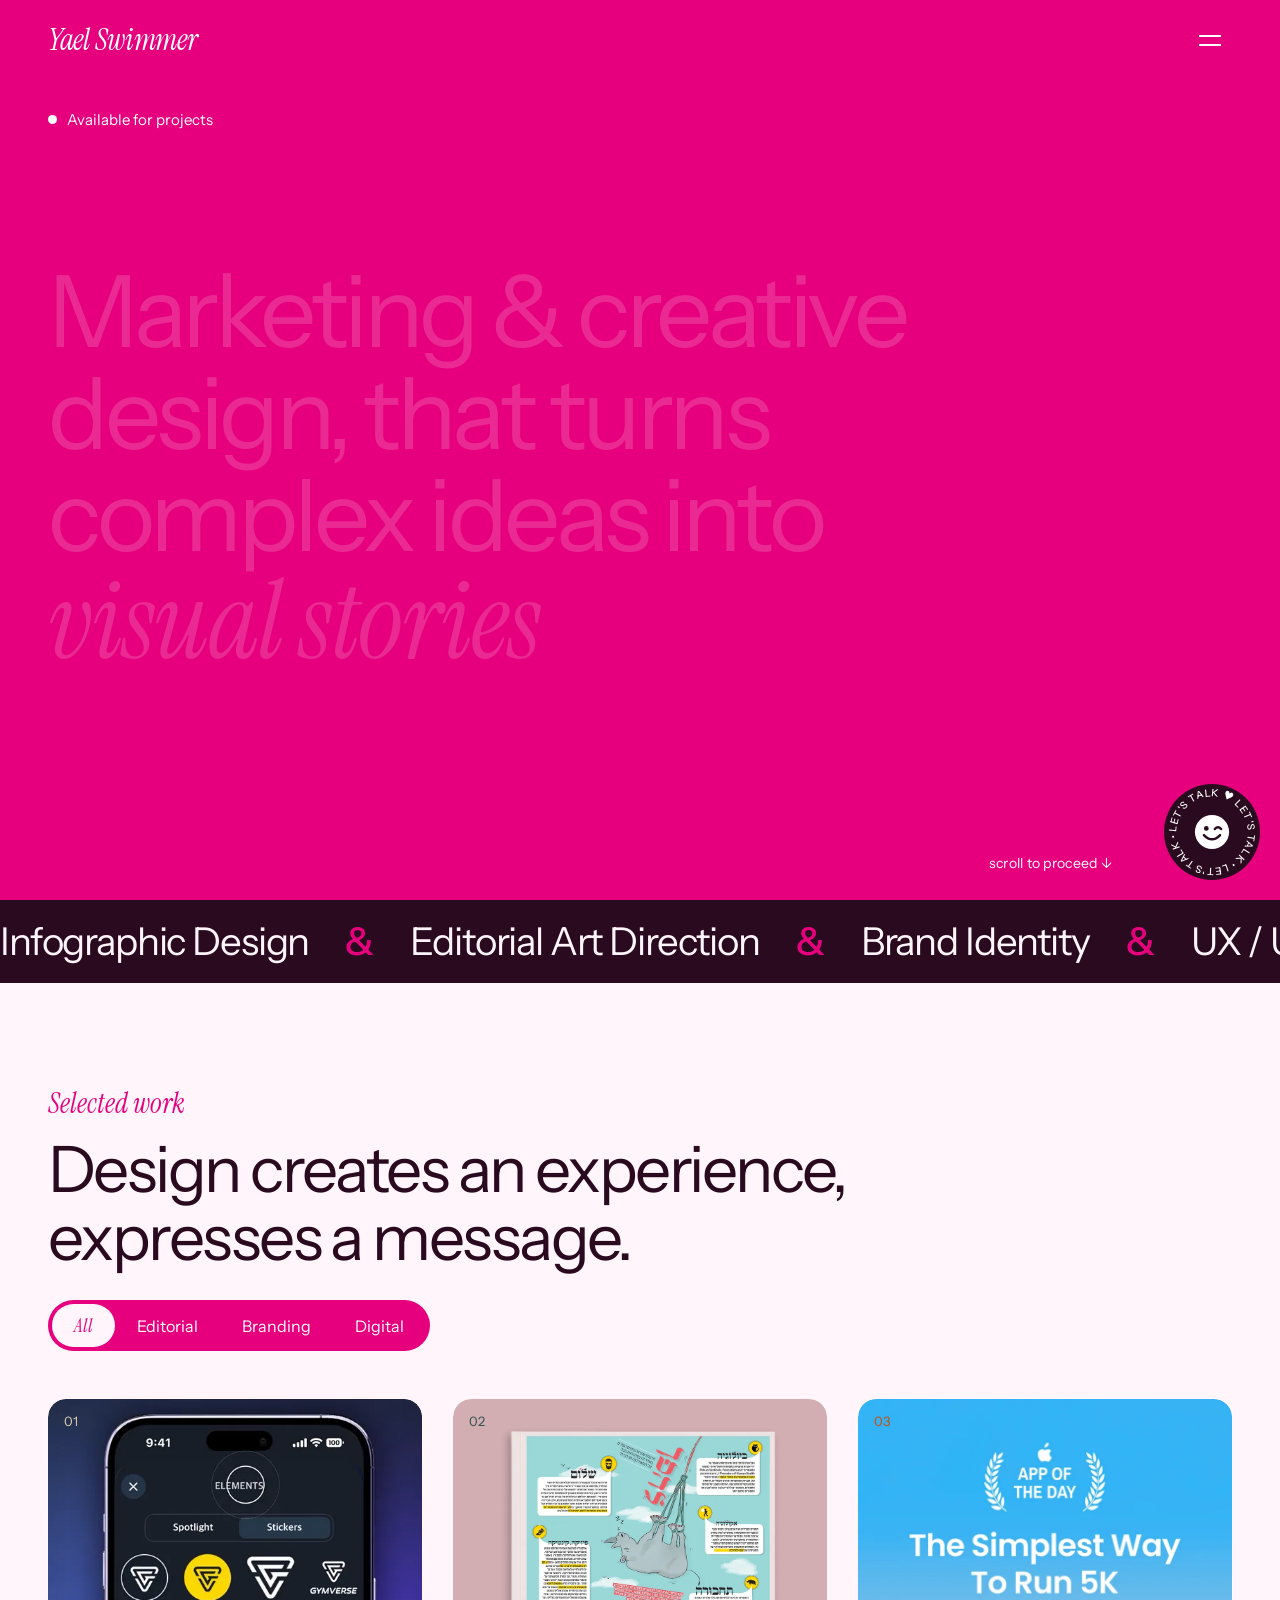
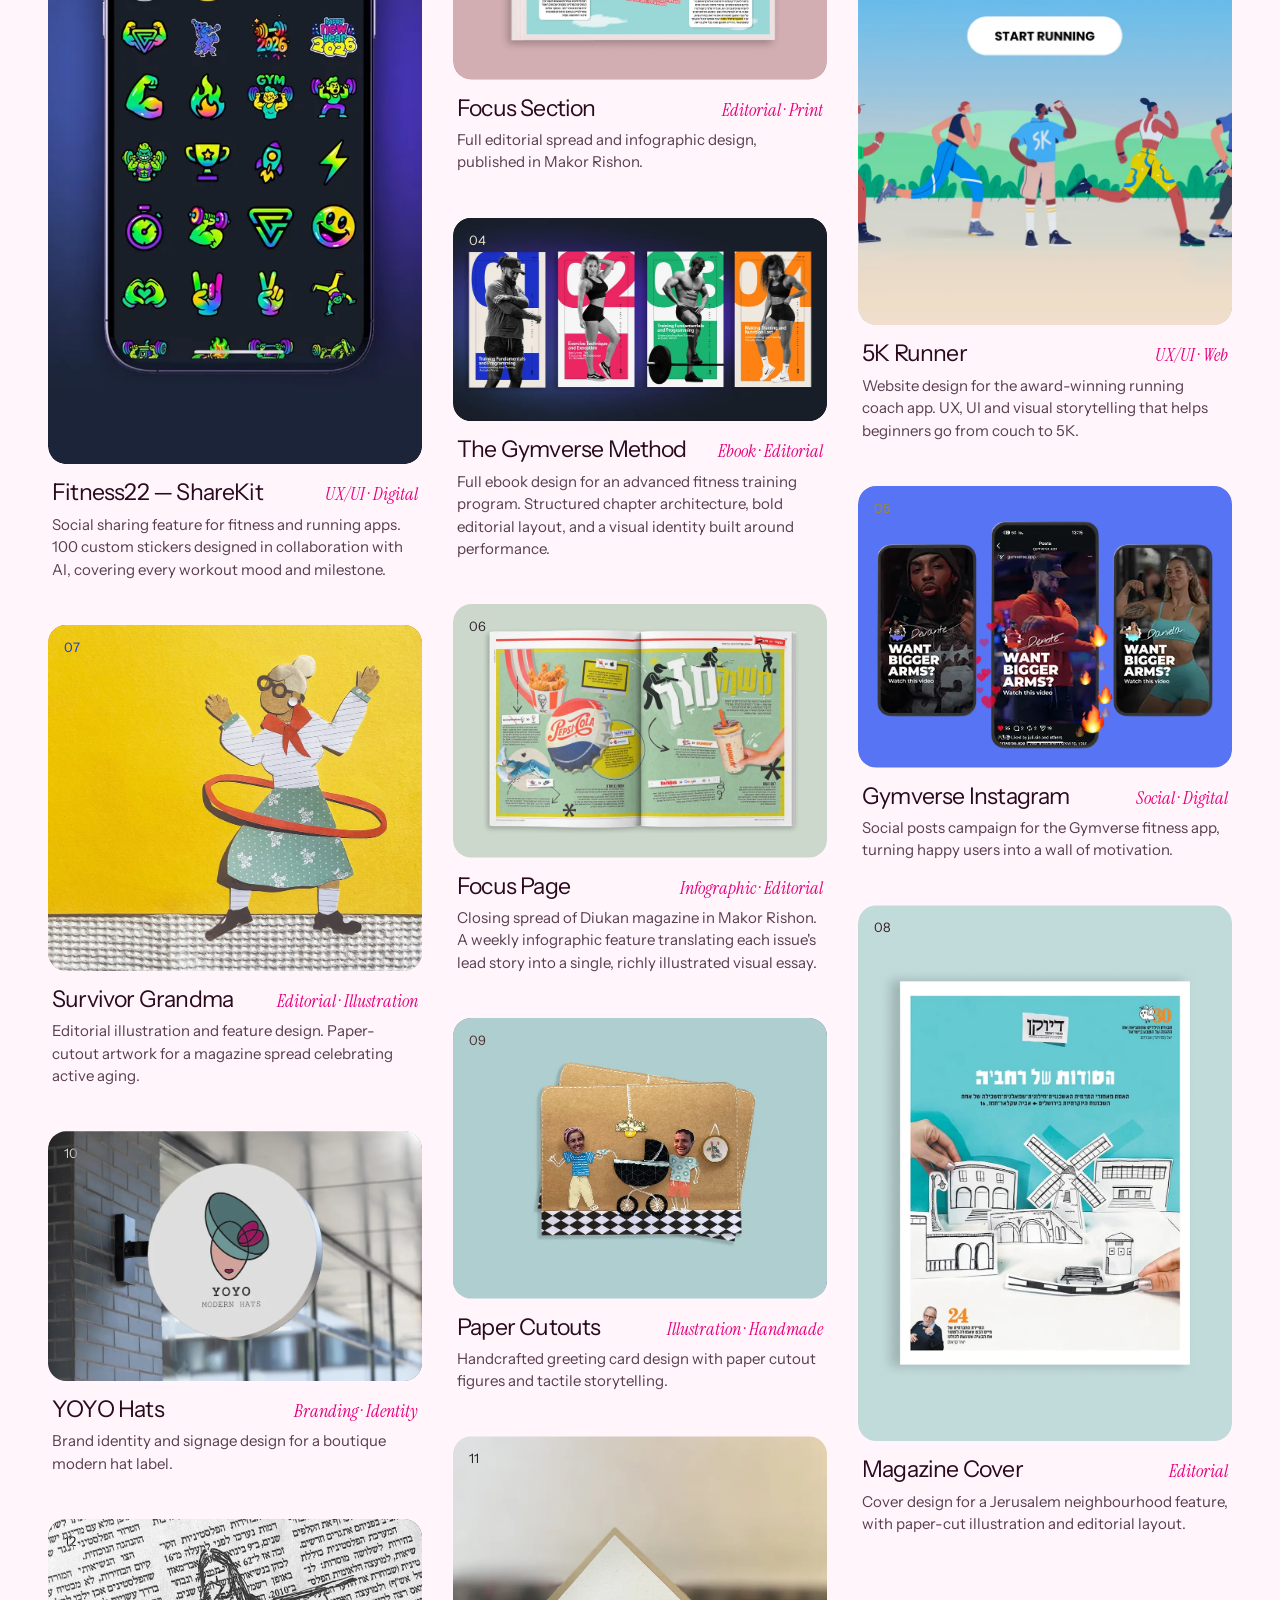
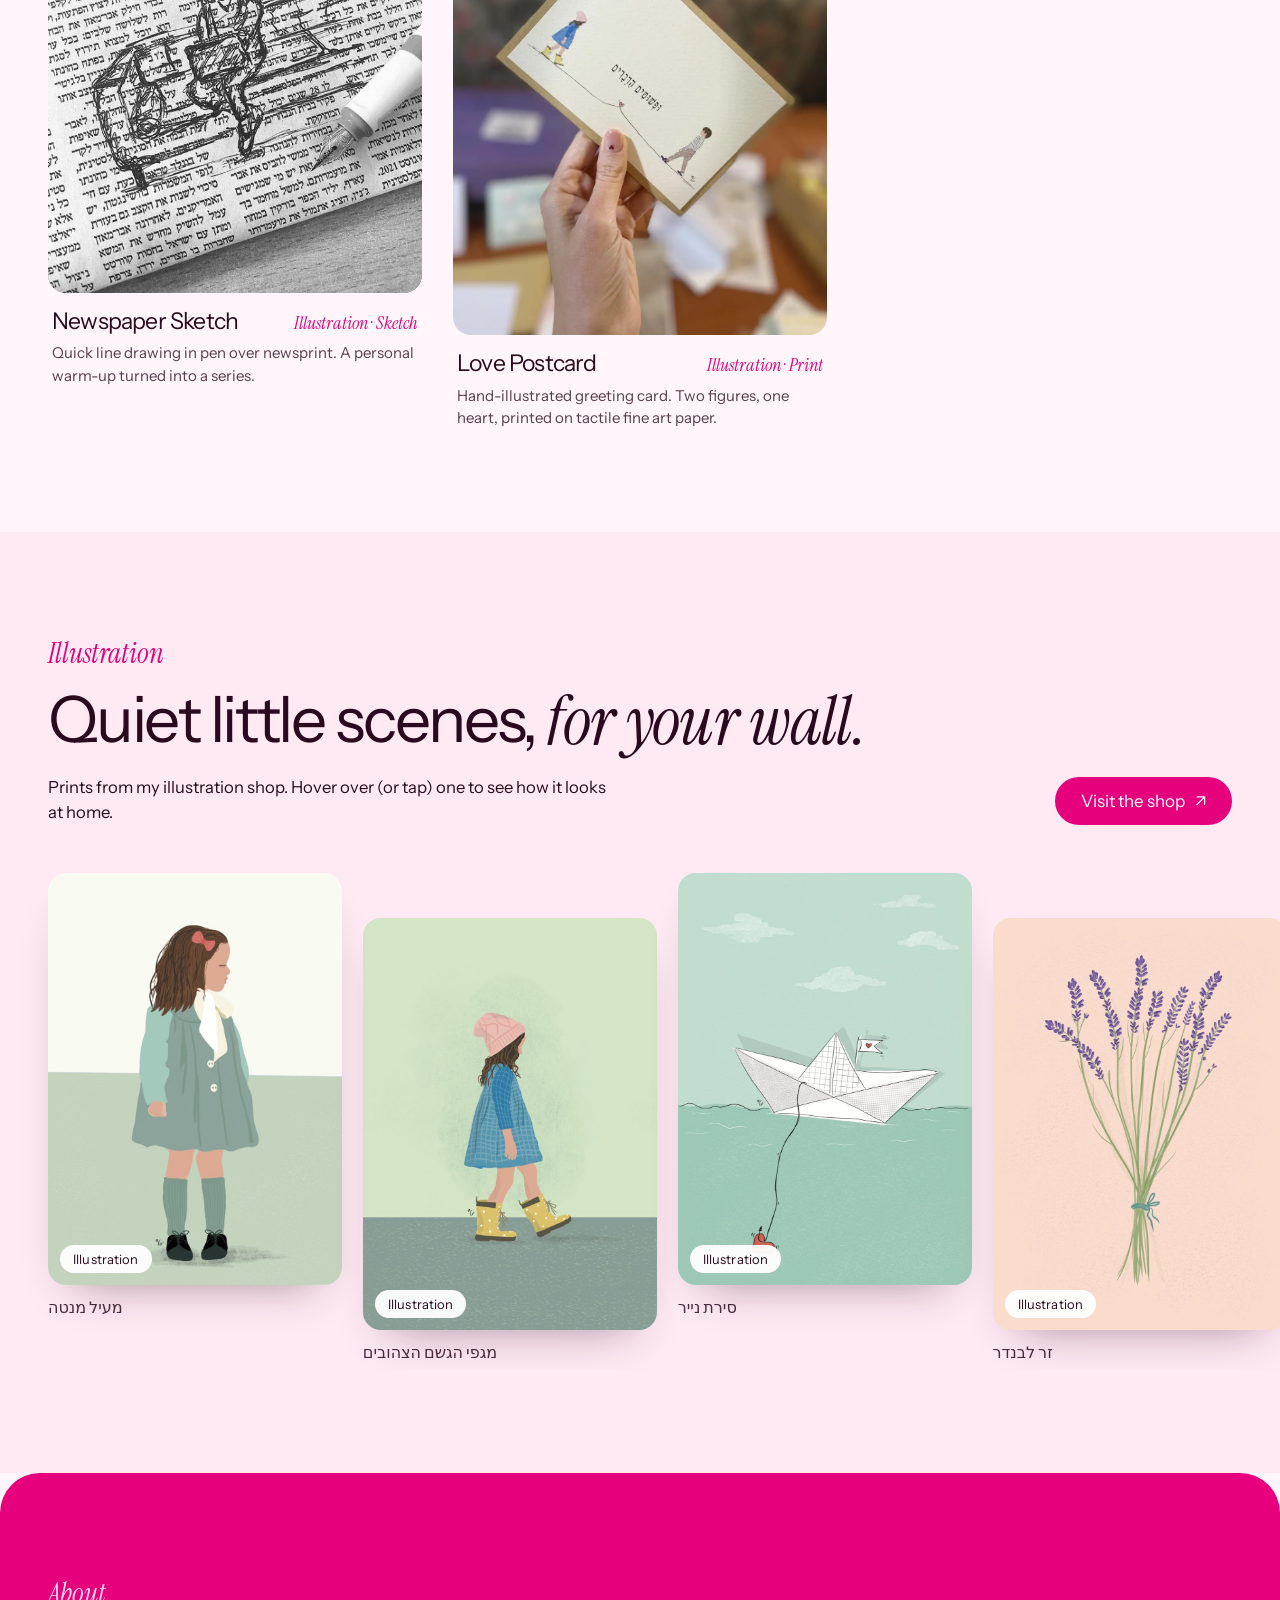
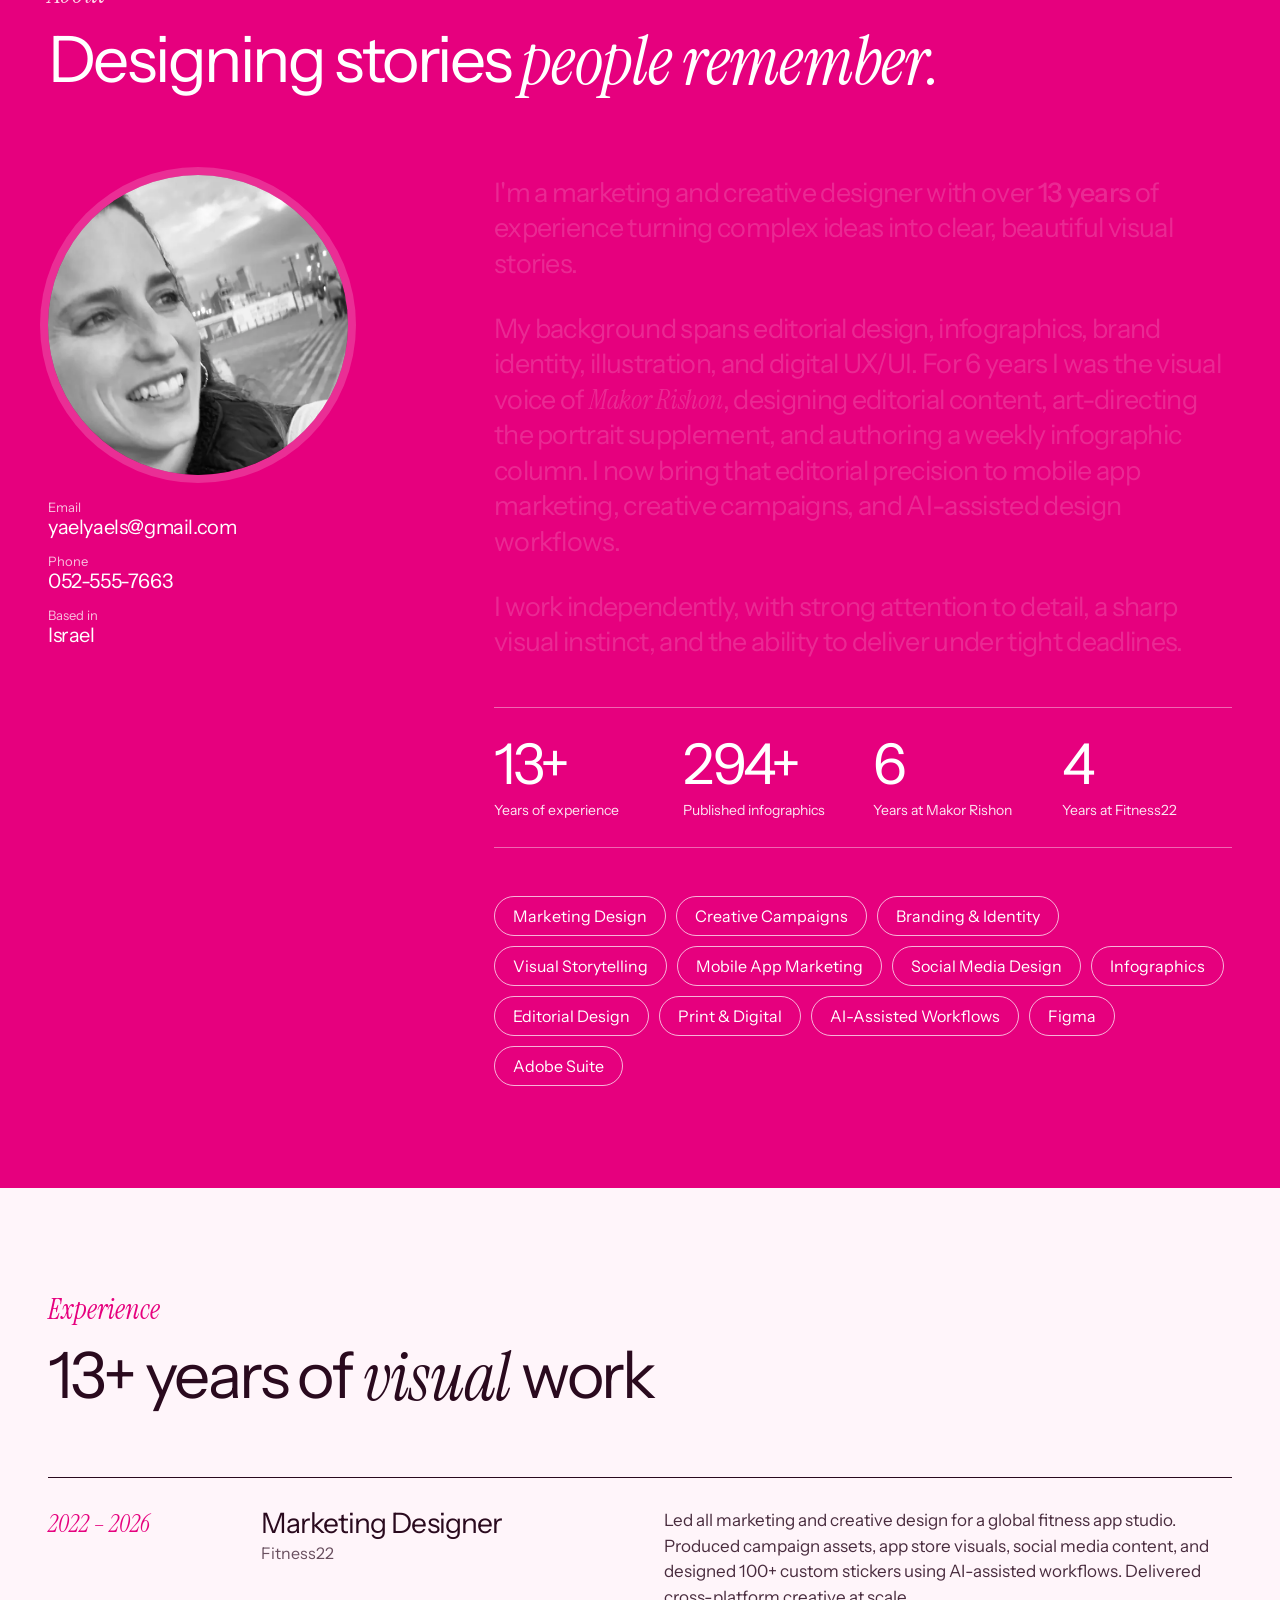
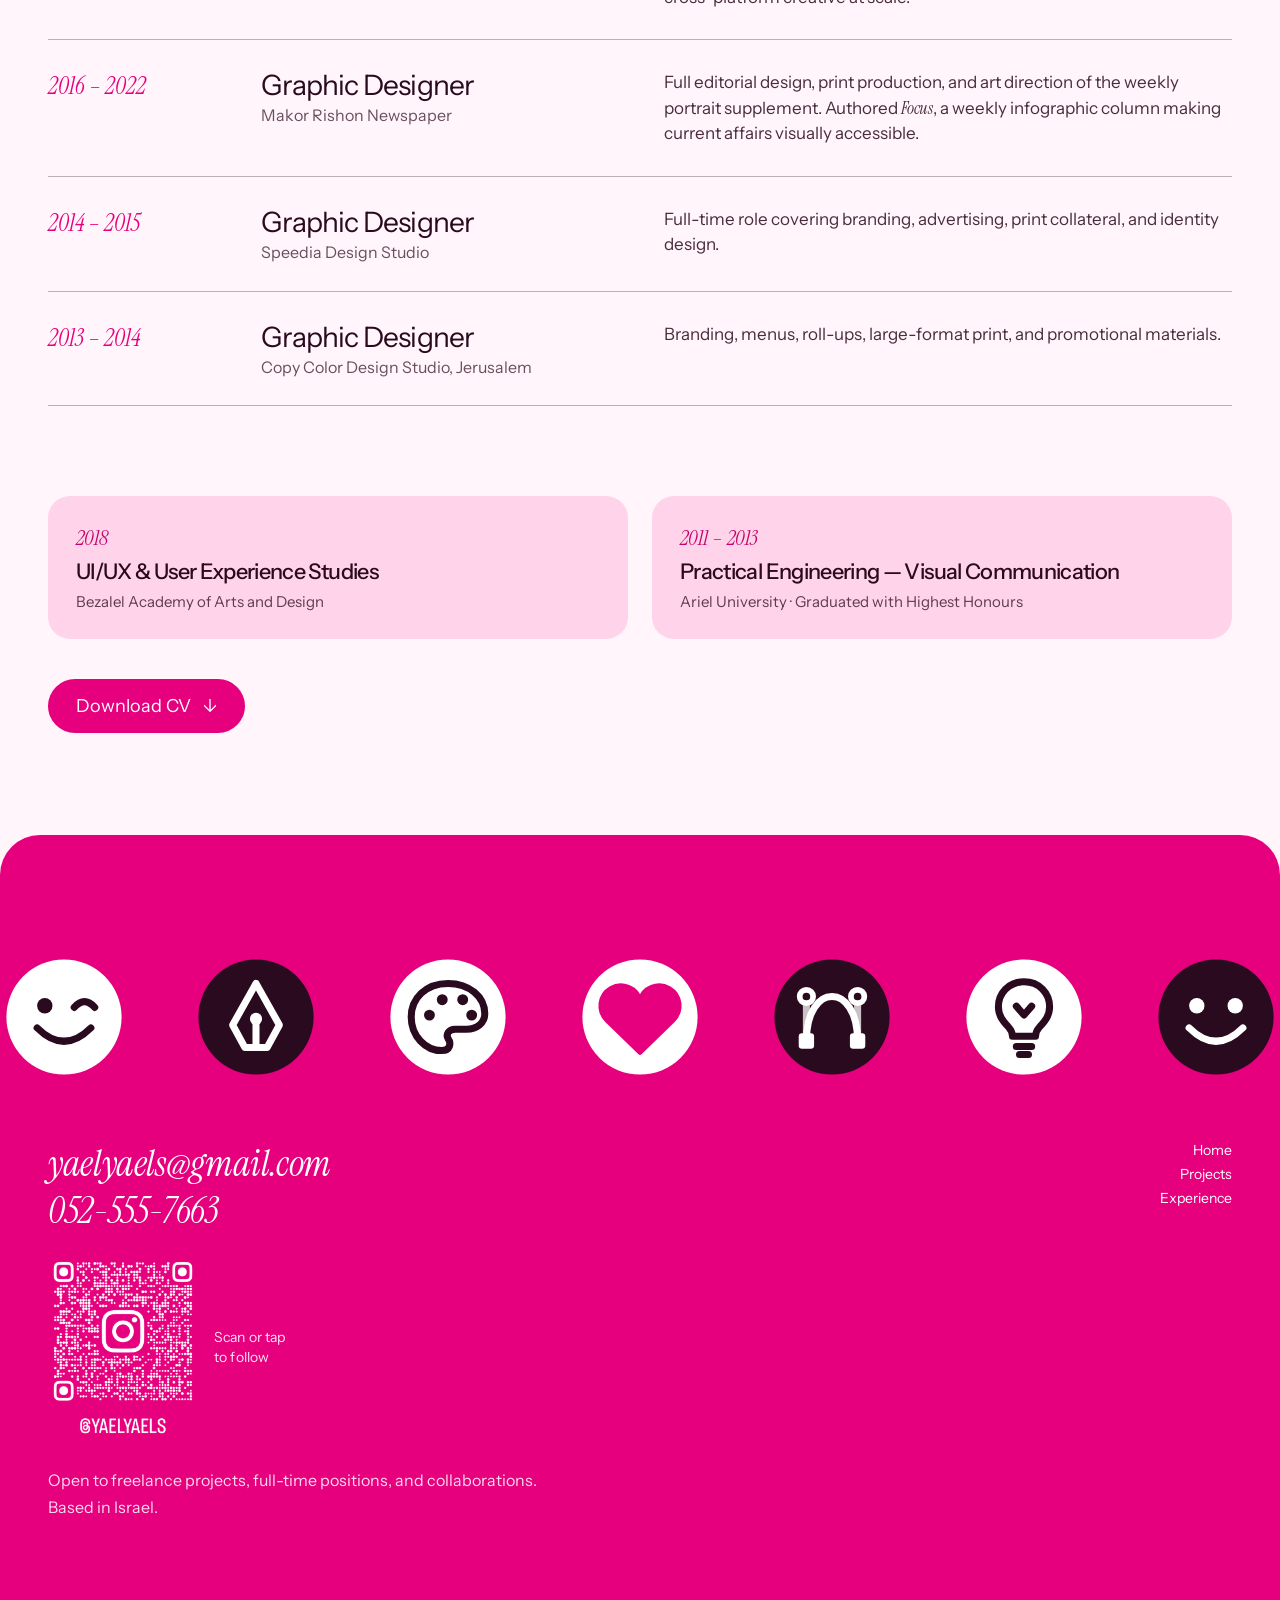
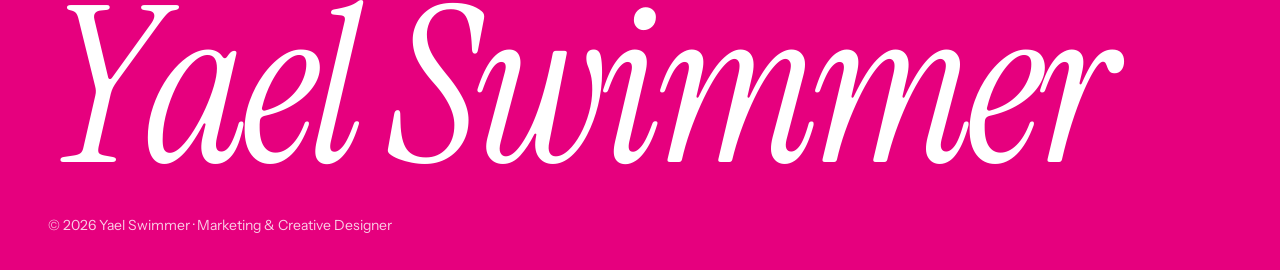
==== commit 1a8e2b28: "Keep 'at home' together on one line in the illustration intro Co-Authored-By: Claude Sonnet 5.5 <nor" ====
--- a/index.html
+++ b/index.html
@@ -499,7 +499,7 @@
           <div>
             <p class="label rise">Illustration</p>
             <h2 class="big rise">Quiet little scenes, <em>for your wall.</em></h2>
-            <p class="illu__sub reveal">Prints from my illustration shop. Hover over (or tap) one to see how it looks at home.</p>
+            <p class="illu__sub reveal">Prints from my illustration shop. Hover over (or tap) one to see how it looks at&nbsp;home.</p>
           </div>
           <a class="shoplink reveal" href="shop/index.html">Visit the shop <span aria-hidden="true">↗</span></a>
         </div>
@@ -878,7 +878,7 @@
 
       if (window.matchMedia('(hover: none)').matches) {
         var sub = document.querySelector('.illu__sub');
-        if (sub) sub.textContent = 'Swipe sideways, and tap one to see how it looks at home.';
+        if (sub) sub.textContent = 'Swipe sideways, and tap one to see how it looks at\u00a0home.';
         $('.tile').forEach(function (t) {
           t.addEventListener('click', function (e) { e.preventDefault(); t.classList.toggle('show-room'); });
         });
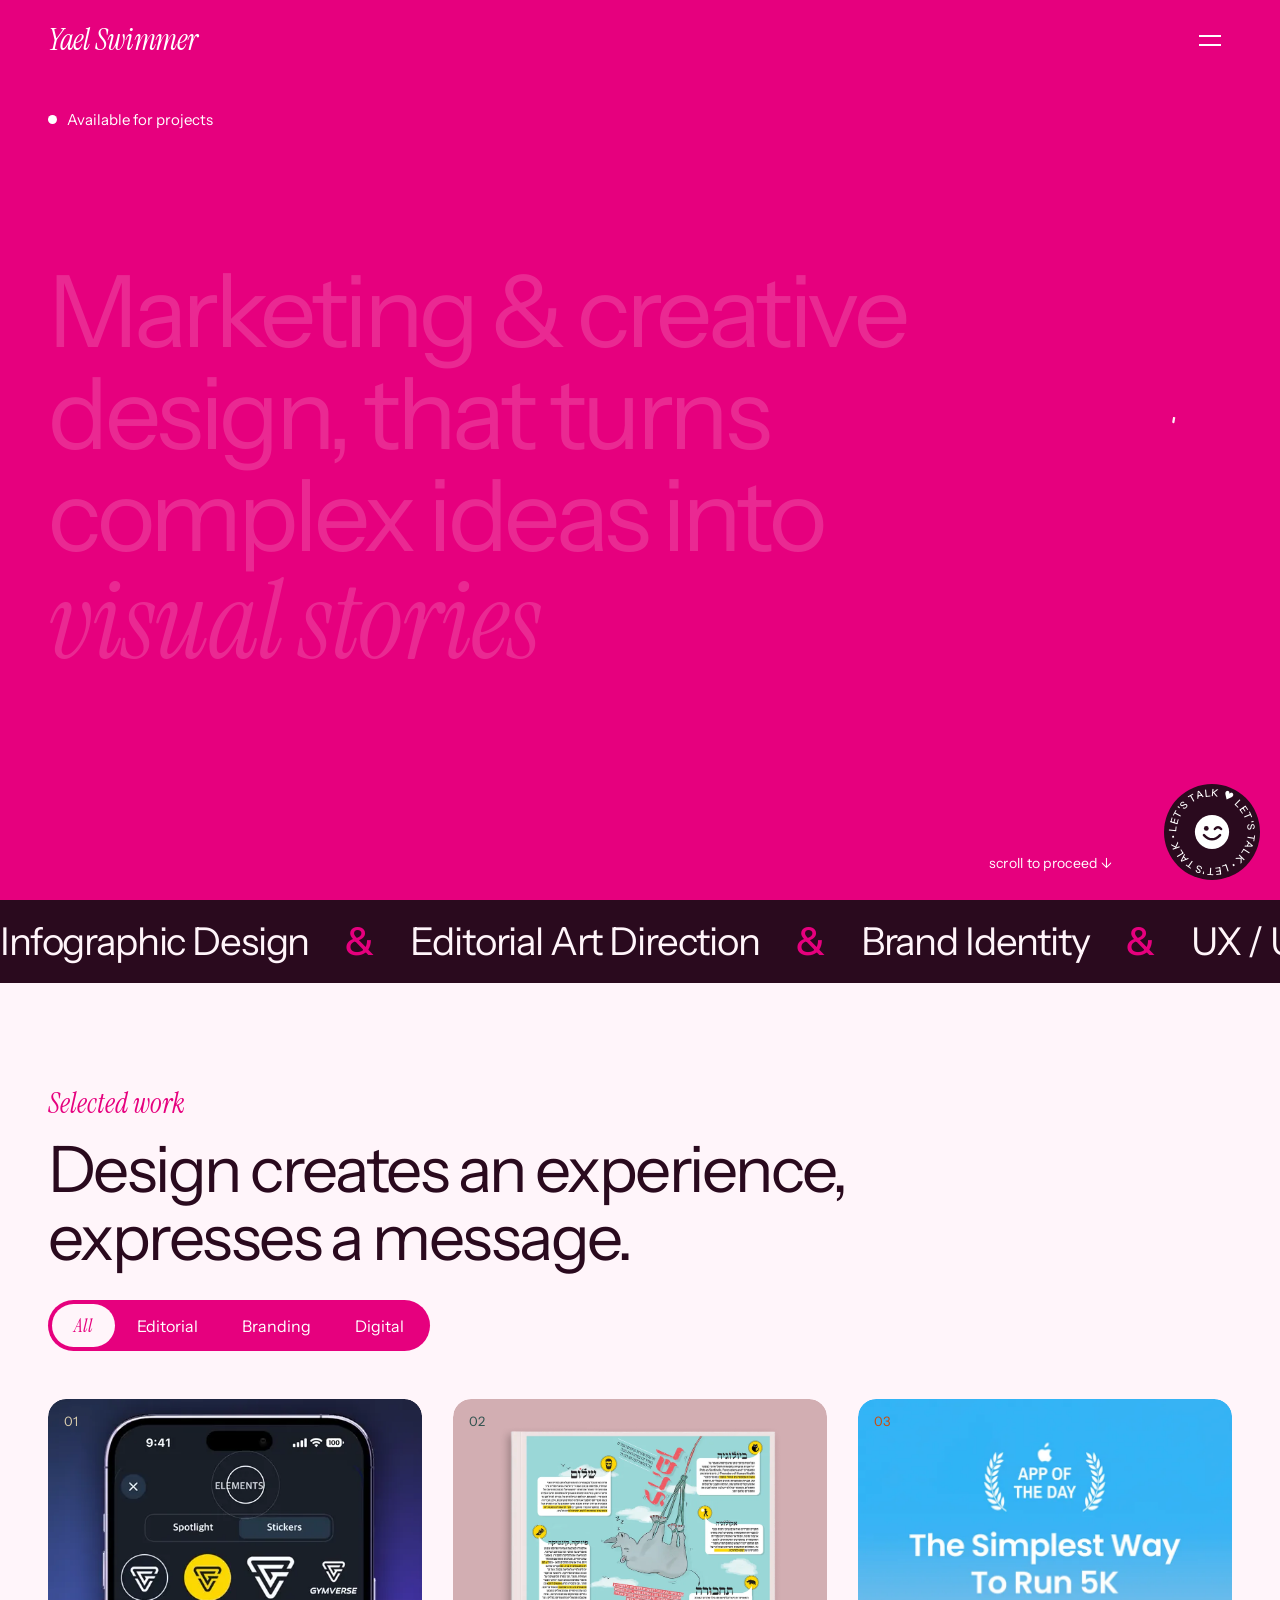
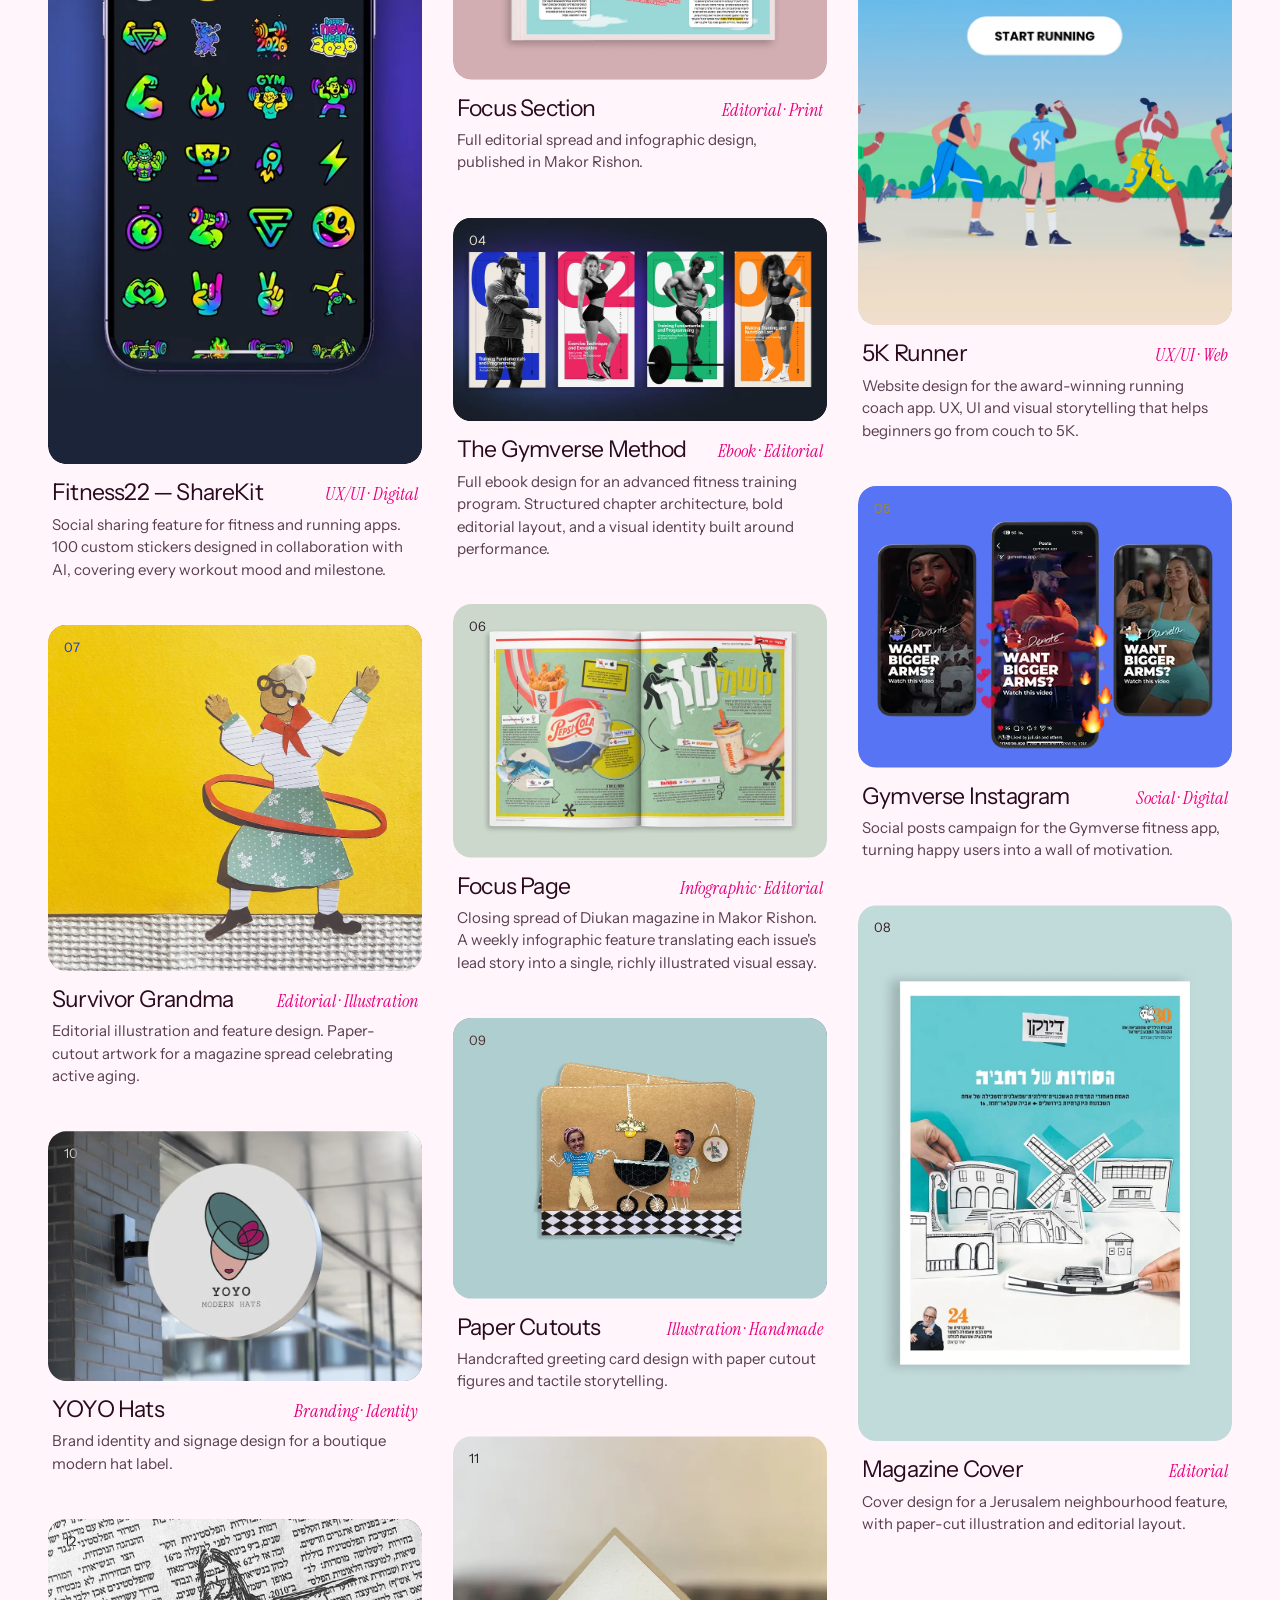
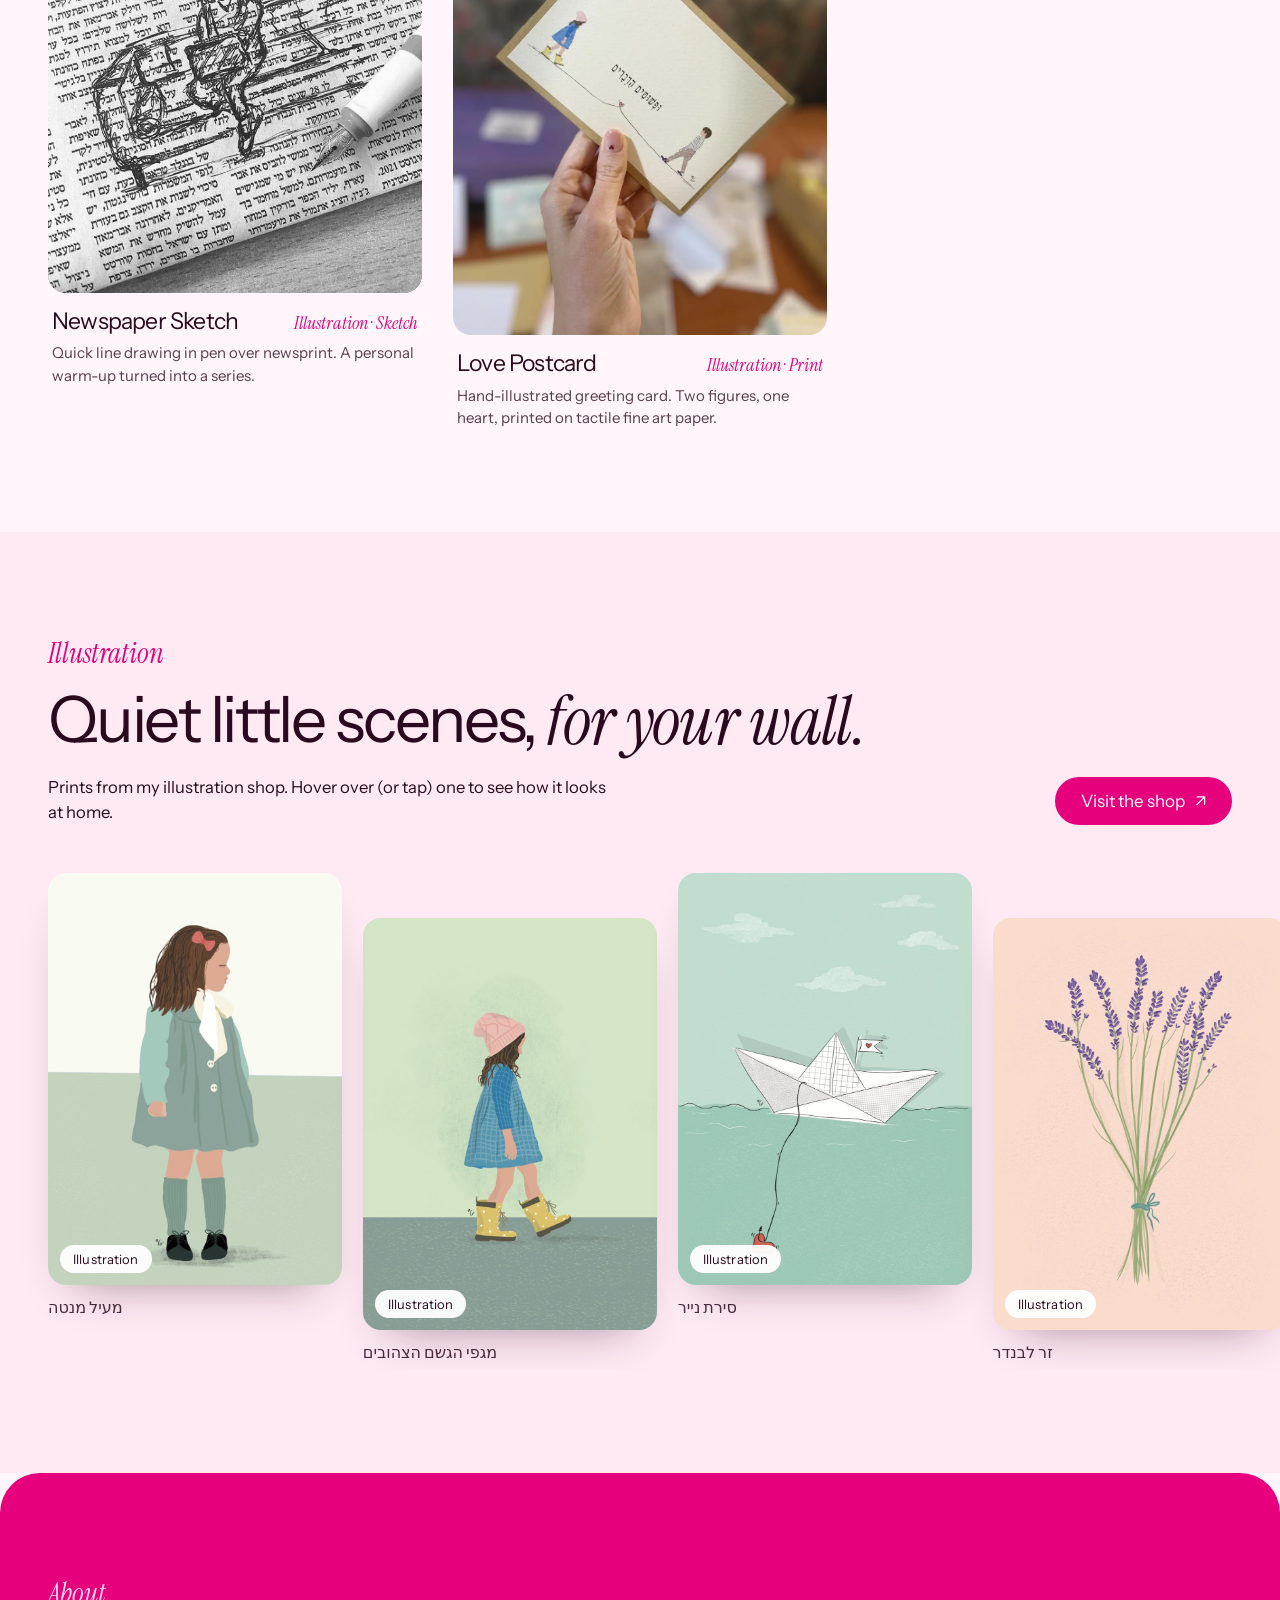
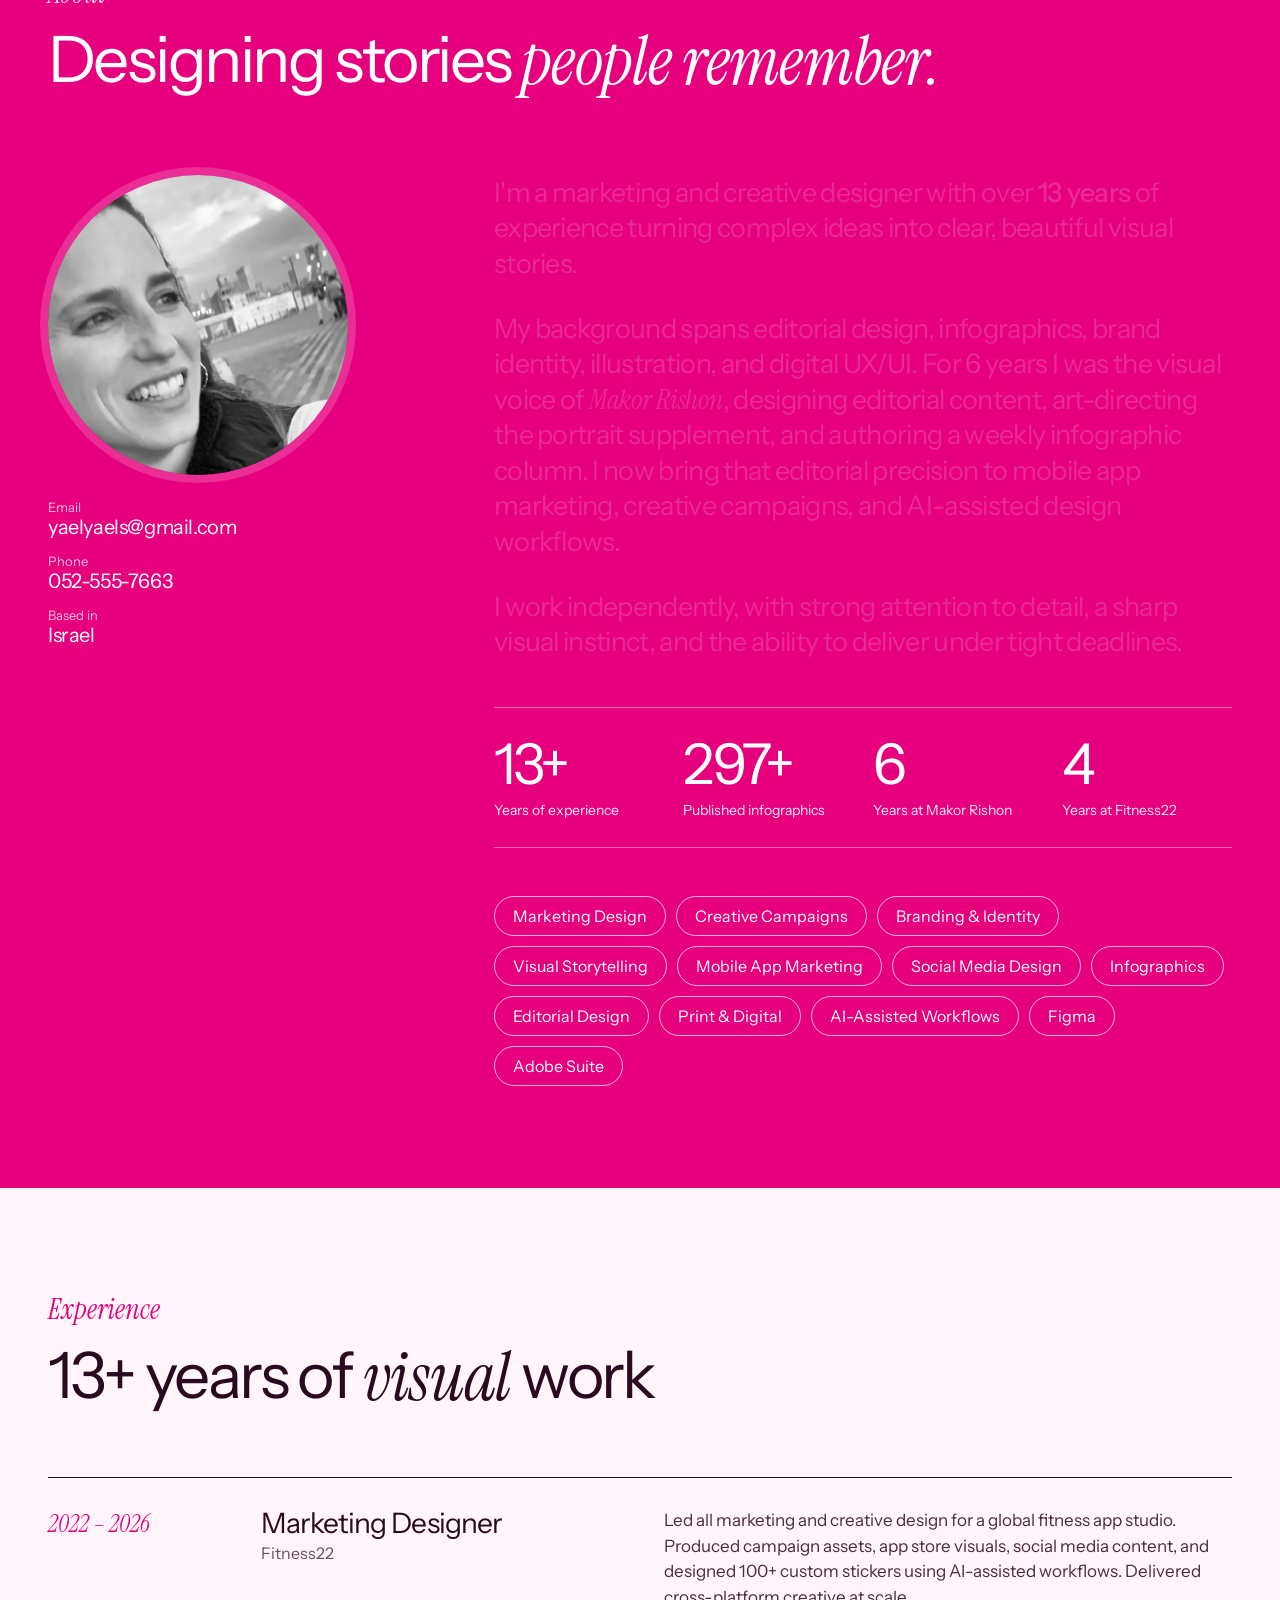
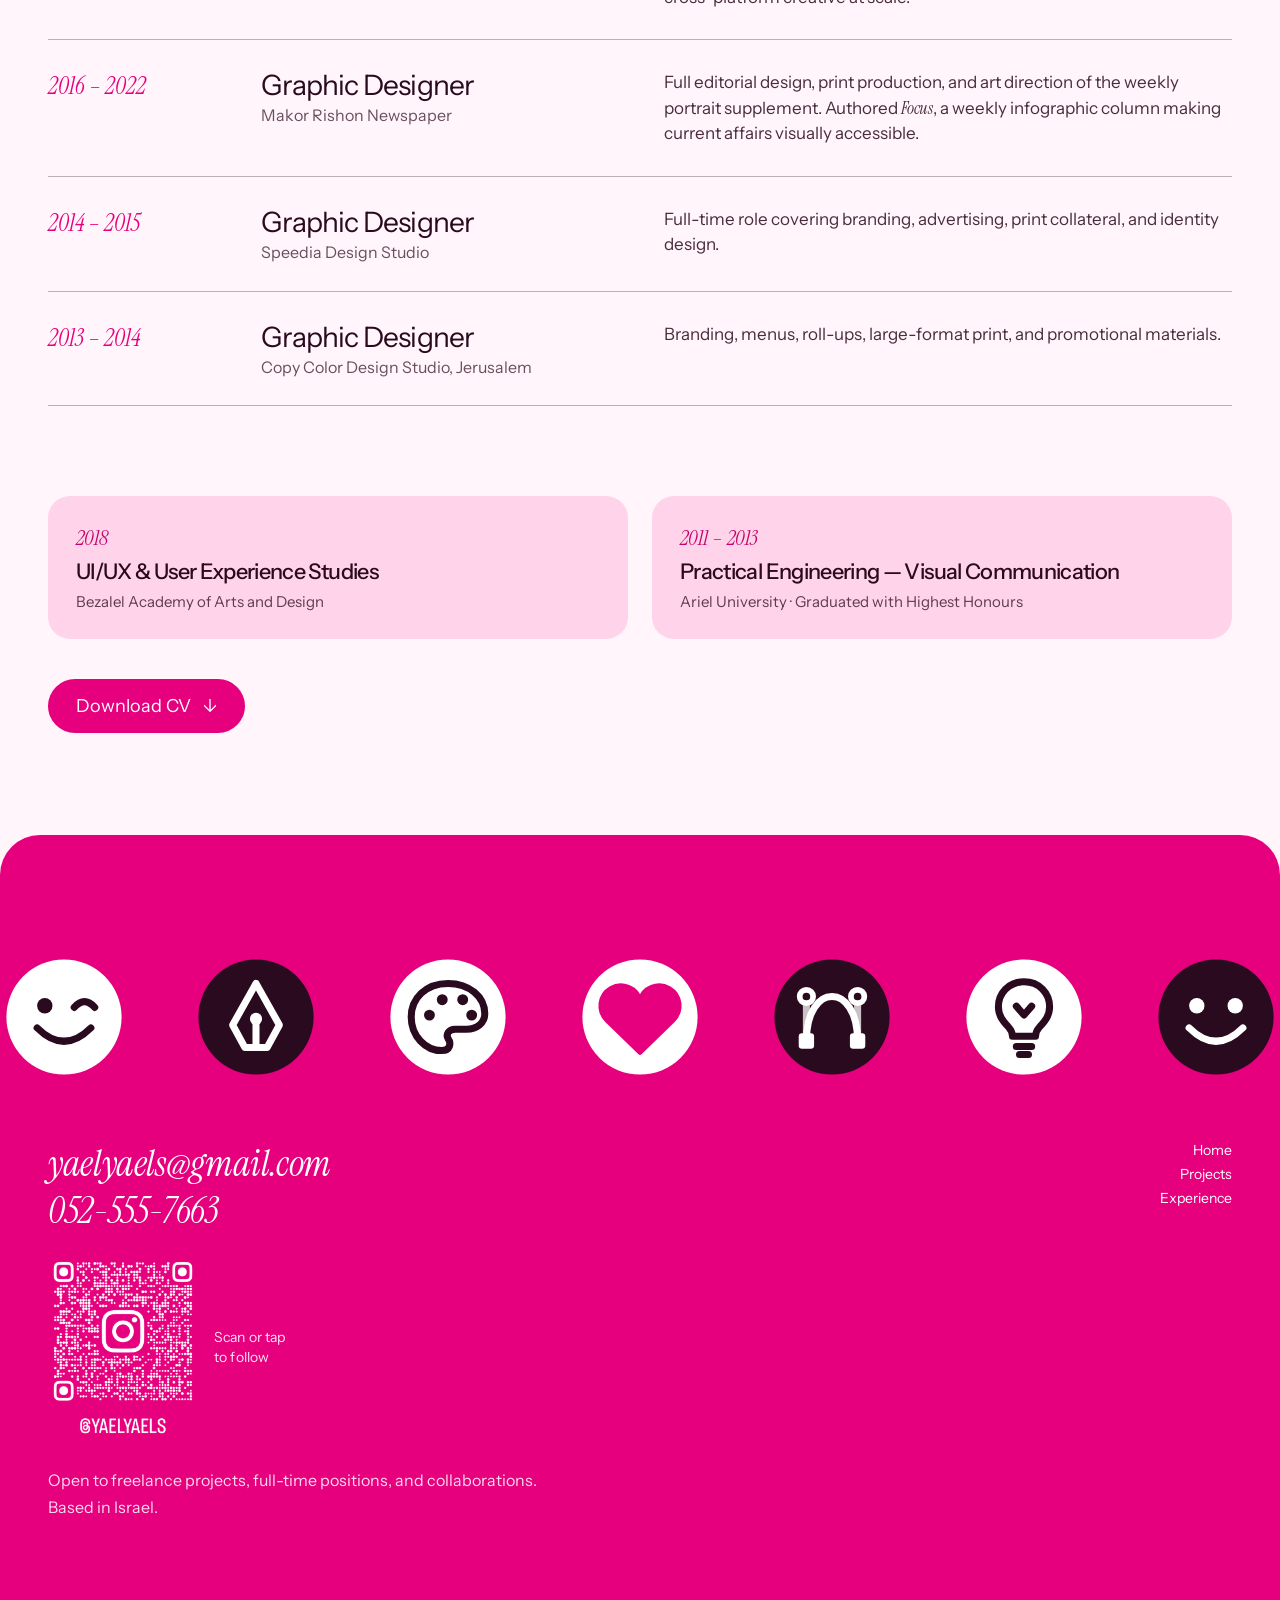
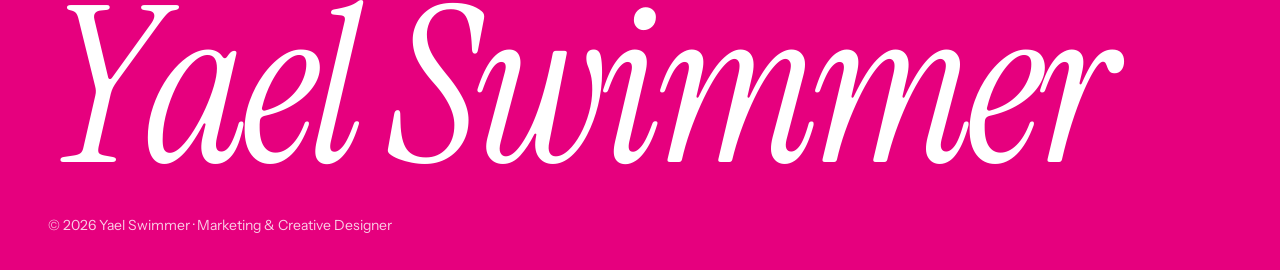
==== commit 92d86764: "Hero: hand-drawn fingerprint (ridge spiral draws outward around a small beating heart) Co-Authored-B" ====
--- a/index.html
+++ b/index.html
@@ -54,6 +54,8 @@
     .hero-wrap { height: 200vh; height: 200svh; position: relative; }
     .hero { position: sticky; top: 0; height: 100vh; height: 100svh; background: var(--fuchsia); color: #fff; overflow: hidden; }
     .hero__inner { height: 100%; display: flex; flex-direction: column; justify-content: space-between; padding: 110px var(--gutter) 28px; will-change: transform, opacity; transform-origin: 50% 40%; }
+    .hero__print { position: absolute; z-index: -1; pointer-events: none; width: clamp(150px, 40vw, 190px); right: 7vw; top: 20%; height: auto; overflow: visible; opacity: .92; }
+    @media (min-width: 861px) { .hero__print { width: clamp(220px, 21vw, 340px); right: 6vw; top: 26%; } }
     .hero__eyebrow { display: flex; align-items: center; gap: 10px; font-size: 15px; }
     .hero__dot { width: 9px; height: 9px; border-radius: 50%; background: #fff; animation: pulse 2s infinite; }
     @keyframes pulse { 50% { opacity: .25; } }
@@ -330,6 +332,11 @@
   <div class="hero-wrap" id="home">
     <header class="hero" data-nav="dark">
       <div class="hero__inner" id="heroInner">
+        <svg class="hero__print" id="heroPrint" viewBox="0 0 200 200" aria-hidden="true" focusable="false">
+          <defs><mask id="printMask" maskUnits="userSpaceOnUse" x="0" y="0" width="200" height="200"><path id="printReveal" d="M110.2 87.8C110.7 88.3 112.2 89.6 113.2 90.5C114.2 91.4 115.2 92.3 116.1 93.3C117.0 94.3 117.8 95.4 118.6 96.4C119.4 97.5 120.1 98.6 120.7 99.7C121.2 100.8 121.7 102.0 122.1 103.1C122.5 104.2 122.8 105.3 123.0 106.4C123.3 107.5 123.4 108.5 123.5 109.6C123.6 110.7 123.7 111.8 123.7 112.8C123.6 113.9 123.6 114.9 123.4 115.9C123.2 116.9 122.9 118.0 122.4 118.8C122.0 119.7 121.4 120.6 120.7 121.2C120.0 121.9 119.1 122.5 118.1 122.9C117.1 123.3 116.0 123.5 114.8 123.7C113.7 123.8 112.4 123.8 111.1 123.7C109.9 123.6 108.6 123.4 107.3 123.2C106.0 123.0 104.6 122.7 103.3 122.4C102.0 122.0 100.6 121.7 99.2 121.2C97.9 120.7 96.5 120.2 95.1 119.6C93.7 119.0 92.3 118.3 90.9 117.4C89.5 116.6 88.1 115.7 86.8 114.7C85.5 113.7 84.3 112.6 83.1 111.4C81.9 110.3 80.8 109.1 79.7 107.9C78.6 106.6 77.6 105.4 76.6 104.1C75.6 102.7 74.6 101.4 73.8 100.0C72.9 98.7 72.0 97.3 71.4 95.8C70.7 94.4 70.0 93.0 69.6 91.6C69.2 90.1 69.0 88.7 68.9 87.4C68.9 86.1 69.0 84.8 69.3 83.7C69.6 82.6 70.2 81.5 70.8 80.6C71.4 79.7 72.2 78.8 72.9 78.1C73.7 77.3 74.6 76.7 75.5 76.0C76.4 75.4 77.4 74.8 78.4 74.3C79.4 73.7 80.4 73.2 81.6 72.8C82.7 72.4 83.9 72.0 85.3 71.8C86.6 71.7 88.0 71.6 89.5 71.6C90.9 71.7 92.5 71.9 94.1 72.3C95.7 72.7 97.3 73.2 98.9 73.8C100.6 74.4 102.2 75.1 103.9 75.9C105.5 76.7 107.1 77.6 108.8 78.6C110.4 79.6 112.1 80.6 113.7 81.7C115.3 82.9 116.9 84.1 118.4 85.4C119.9 86.7 121.4 88.2 122.7 89.6C124.0 91.1 125.2 92.7 126.2 94.3C127.1 95.9 128.0 97.6 128.6 99.1C129.3 100.7 129.7 102.3 130.1 103.9C130.5 105.4 130.7 106.9 130.8 108.3C131.0 109.8 131.1 111.2 131.1 112.6C131.2 114.0 131.2 115.4 131.1 116.8C131.0 118.1 130.8 119.5 130.5 120.8C130.2 122.1 129.8 123.4 129.2 124.5C128.6 125.6 127.8 126.7 126.9 127.6C125.9 128.4 124.8 129.2 123.6 129.8C122.3 130.4 120.9 130.8 119.4 131.1C118.0 131.4 116.4 131.5 114.8 131.6C113.2 131.7 111.5 131.7 109.8 131.5C108.0 131.4 106.2 131.1 104.4 130.7C102.5 130.3 100.6 129.8 98.7 129.1C96.7 128.4 94.8 127.5 92.8 126.4C90.9 125.4 89.0 124.1 87.2 122.8C85.4 121.4 83.7 119.9 82.1 118.3C80.5 116.8 79.0 115.1 77.6 113.5C76.1 111.8 74.8 110.1 73.5 108.5C72.2 106.8 71.0 105.1 69.8 103.4C68.6 101.6 67.4 99.9 66.3 98.1C65.2 96.3 64.1 94.4 63.2 92.5C62.3 90.7 61.5 88.8 61.0 86.9C60.4 85.0 60.1 83.1 60.0 81.4C59.8 79.6 60.0 77.9 60.2 76.3C60.5 74.7 61.0 73.2 61.7 71.8C62.3 70.4 63.1 69.1 64.0 67.9C64.9 66.7 65.9 65.6 67.0 64.6C68.2 63.6 69.4 62.7 70.8 61.9C72.2 61.2 73.7 60.5 75.4 60.1C77.1 59.7 78.9 59.5 80.8 59.5C82.7 59.5 84.8 59.8 86.8 60.2C88.9 60.6 91.0 61.3 93.1 62.1C95.1 62.8 97.2 63.7 99.3 64.7C101.3 65.6 103.4 66.6 105.4 67.7C107.4 68.7 109.5 69.8 111.5 71.1C113.6 72.3 115.6 73.5 117.7 74.9C119.7 76.3 121.8 77.9 123.7 79.5C125.7 81.2 127.6 83.0 129.3 84.9C131.0 86.8 132.6 88.9 134.0 91.0C135.3 93.1 136.5 95.2 137.4 97.3C138.4 99.5 139.2 101.6 139.8 103.7C140.4 105.8 140.9 107.9 141.2 109.9C141.6 112.0 141.8 114.0 141.8 116.0C141.8 117.9 141.8 119.9 141.4 121.7C141.1 123.5 140.6 125.2 139.9 126.8C139.2 128.4 138.2 129.8 137.0 131.1C135.9 132.3 134.4 133.4 132.9 134.2C131.4 135.1 129.7 135.8 127.9 136.4C126.2 137.0 124.3 137.4 122.4 137.7C120.6 138.1 118.6 138.4 116.7 138.6C114.7 138.8 112.6 139.0 110.5 139.1C108.4 139.1 106.1 139.1 103.8 138.8C101.5 138.6 99.0 138.2 96.6 137.5C94.1 136.8 91.5 135.8 89.0 134.6C86.5 133.5 84.0 132.0 81.6 130.4C79.2 128.8 76.9 127.0 74.7 125.1C72.5 123.3 70.4 121.3 68.5 119.2C66.5 117.2 64.6 115.1 62.9 112.9C61.1 110.8 59.4 108.6 57.9 106.4C56.4 104.2 54.9 101.9 53.7 99.6C52.5 97.4 51.4 95.0 50.6 92.8C49.9 90.5 49.3 88.2 49.0 86.1C48.7 83.9 48.6 81.8 48.8 79.8C48.9 77.9 49.3 76.0 49.7 74.2C50.1 72.4 50.7 70.6 51.4 68.9C52.0 67.3 52.8 65.6 53.6 64.0C54.5 62.4 55.4 60.8 56.6 59.3C57.8 57.9 59.1 56.5 60.6 55.3C62.2 54.2 64.0 53.2 66.0 52.5C68.0 51.9 70.3 51.5 72.7 51.4C75.0 51.3 77.7 51.6 80.2 52.0C82.8 52.5 85.6 53.2 88.2 54.1C90.9 55.0 93.6 56.1 96.2 57.2C98.9 58.4 101.5 59.7 104.2 61.1C106.8 62.5 109.4 63.9 111.9 65.6C114.5 67.2 117.0 68.9 119.4 70.8C121.9 72.7 124.2 74.7 126.4 76.9C128.6 79.0 130.6 81.3 132.5 83.6C134.4 85.9 136.0 88.3 137.5 90.7C139.1 93.1 140.4 95.5 141.6 97.9C142.9 100.3 144.0 102.7 145.1 105.2C146.1 107.6 147.1 110.1 147.9 112.5C148.7 115.0 149.5 117.5 149.9 119.9C150.4 122.4 150.7 124.9 150.6 127.1C150.6 129.4 150.2 131.7 149.4 133.6C148.7 135.5 147.6 137.3 146.2 138.8C144.8 140.2 143.1 141.4 141.2 142.4C139.4 143.4 137.2 144.1 135.1 144.6C132.9 145.2 130.7 145.6 128.3 145.8C126.0 146.1 123.6 146.2 121.2 146.2C118.7 146.2 116.2 146.1 113.6 145.8C111.0 145.5 108.3 145.0 105.5 144.3C102.8 143.6 99.9 142.6 97.1 141.4C94.3 140.3 91.4 138.8 88.6 137.2C85.8 135.6 83.0 133.8 80.4 131.9C77.7 130.0 75.0 127.9 72.5 125.8C69.9 123.7 67.3 121.5 64.8 119.1C62.4 116.8 59.9 114.4 57.5 111.9C55.2 109.4 52.8 106.7 50.7 104.0C48.7 101.3 46.7 98.4 45.1 95.5C43.5 92.6 42.2 89.6 41.3 86.7C40.4 83.9 39.8 81.0 39.6 78.3C39.4 75.6 39.6 73.1 39.9 70.6C40.3 68.2 41.0 66.0 41.7 63.8C42.4 61.7 43.4 59.7 44.4 57.7C45.4 55.8 46.5 53.9 47.7 52.2C49.0 50.5 50.4 48.8 52.0 47.3C53.6 45.8 55.3 44.4 57.3 43.4C59.4 42.3 61.6 41.5 64.0 40.9C66.4 40.3 69.1 40.0 71.8 40.0C74.5 39.9 77.4 40.2 80.3 40.5C83.2 40.9 86.1 41.5 89.2 42.2C92.2 43.0 95.2 43.8 98.4 44.9C101.5 45.9 104.7 47.1 107.9 48.5C111.1 50.0 114.3 51.6 117.5 53.6C120.6 55.5 123.8 57.7 126.7 60.1C129.6 62.5 132.5 65.3 135.0 68.1C137.5 70.9 139.7 73.9 141.7 76.9C143.7 79.9 145.3 83.0 146.9 86.0C148.4 89.0 149.6 92.0 150.8 95.0C152.0 98.0 153.0 100.9 153.9 103.8C154.9 106.8 155.7 109.7 156.4 112.6C157.0 115.6 157.6 118.5 157.8 121.3C158.1 124.2 158.1 127.0 157.7 129.7C157.4 132.3 156.7 134.9 155.8 137.2C154.8 139.5 153.5 141.6 151.9 143.6C150.4 145.5 148.6 147.2 146.6 148.7C144.6 150.3 142.5 151.7 140.2 152.9C137.8 154.1 135.4 155.2 132.8 156.1C130.1 156.9 127.3 157.7 124.4 158.1C121.4 158.5 118.2 158.7 114.9 158.4C111.6 158.2 108.0 157.6 104.5 156.6C101.0 155.7 97.4 154.3 93.9 152.7C90.4 151.1 86.9 149.1 83.5 147.0C80.2 144.9 76.9 142.6 73.8 140.3C70.7 137.9 67.7 135.5 64.7 133.0C61.7 130.6 58.8 128.1 56.0 125.5C53.2 122.9 50.3 120.2 47.6 117.4C45.0 114.6 42.3 111.6 39.9 108.6C37.6 105.6 35.3 102.4 33.5 99.2C31.6 96.0 30.1 92.7 28.8 89.5C27.6 86.3 26.8 83.1 26.2 80.0C25.6 76.9 25.3 73.8 25.2 70.9C25.1 67.9 25.3 65.1 25.7 62.3C26.1 59.5 26.7 56.8 27.5 54.3C28.4 51.7 29.5 49.2 30.9 47.1C32.4 44.9 34.2 42.9 36.3 41.2C38.4 39.6 40.9 38.3 43.6 37.4C46.4 36.5 49.5 36.0 52.6 35.7C55.8 35.5 59.2 35.7 62.5 36.0C65.9 36.3 69.3 36.9 72.7 37.5C76.1 38.2 79.6 39.0 83.0 39.8C86.5 40.7 90.0 41.6 93.5 42.7C97.1 43.8 100.7 45.0 104.4 46.5C108.0 48.0 111.8 49.7 115.5 51.7C119.1 53.8 122.8 56.1 126.3 58.7C129.7 61.2 133.1 64.1 136.2 67.1C139.3 70.1 142.2 73.3 144.9 76.5C147.5 79.8 150.0 83.1 152.2 86.5C154.5 89.8 156.5 93.2 158.4 96.7C160.2 100.1 161.9 103.5 163.3 107.0C164.7 110.4 165.9 113.9 166.7 117.2C167.4 120.5 167.8 123.8 167.8 126.9C167.8 129.9 167.3 132.9 166.5 135.5C165.6 138.1 164.3 140.5 162.8 142.6C161.4 144.8 159.5 146.6 157.6 148.3C155.7 150.0 153.6 151.5 151.4 153.0C149.2 154.4 147.0 155.8 144.6 157.0C142.3 158.3 139.8 159.5 137.1 160.5C134.5 161.4 131.6 162.3 128.5 162.8C125.4 163.3 122.0 163.5 118.4 163.3C114.9 163.0 111.1 162.4 107.2 161.4C103.4 160.3 99.4 158.8 95.5 157.1C91.5 155.3 87.6 153.1 83.7 150.8C79.9 148.5 76.1 146.0 72.4 143.3C68.7 140.6 65.1 137.7 61.6 134.8C58.1 131.8 54.6 128.7 51.4 125.4C48.1 122.1 45.0 118.6 42.2 115.1C39.4 111.5 36.8 107.8 34.6 104.1C32.4 100.4 30.6 96.5 29.1 92.8C27.7 89.1 26.6 85.4 25.8 81.8C24.9 78.3 24.4 74.8 24.0 71.4C23.6 67.9 23.4 64.6 23.3 61.3C23.2 58.0 23.1 54.7 23.3 51.5C23.5 48.2 23.8 44.9 24.4 41.8C25.1 38.8 26.0 35.7 27.4 33.0C28.7 30.3 30.5 27.7 32.7 25.7C34.9 23.6 37.6 21.9 40.6 20.7C43.5 19.4 46.9 18.7 50.4 18.2C53.9 17.7 57.7 17.7 61.5 17.9C65.3 18.1 69.2 18.6 73.2 19.3C77.1 20.0 81.1 20.9 85.2 22.0C89.2 23.2 93.3 24.5 97.4 26.2C101.5 27.8 105.7 29.8 109.8 32.0C113.8 34.3 117.9 36.9 121.7 39.7C125.5 42.5 129.2 45.7 132.7 49.0C136.2 52.2 139.4 55.7 142.5 59.2C145.6 62.7 148.5 66.3 151.3 70.0C154.1 73.6 156.8 77.3 159.4 81.1C162.0 84.9 164.6 88.7 166.9 92.6C169.2 96.6 171.5 100.7 173.4 104.7C175.2 108.8 176.9 113.1 177.9 117.1C178.9 121.2 179.6 125.3 179.6 129.1C179.6 132.9 178.3 138.1 178.1 139.9" pathLength="1" fill="none" stroke="#fff" stroke-width="7" stroke-linecap="round" stroke-dasharray="1 1" stroke-dashoffset="1"/></mask></defs>
+          <g mask="url(#printMask)"><path d="M110.2 87.8C110.7 88.3 112.2 89.6 113.2 90.5C114.2 91.4 115.2 92.3 116.1 93.3C117.0 94.3 117.8 95.4 118.6 96.4C119.4 97.5 120.1 98.6 120.7 99.7C121.2 100.8 121.7 102.0 122.1 103.1C122.5 104.2 122.8 105.3 123.0 106.4C123.3 107.5 123.4 108.5 123.5 109.6C123.6 110.7 123.7 111.8 123.7 112.8C123.6 113.9 123.6 114.9 123.4 115.9C123.2 116.9 122.9 118.0 122.4 118.8C122.0 119.7 121.4 120.6 120.7 121.2C120.0 121.9 119.1 122.5 118.1 122.9C117.1 123.3 116.0 123.5 114.8 123.7C113.7 123.8 112.4 123.8 111.1 123.7C109.9 123.6 108.6 123.4 107.3 123.2C106.0 123.0 104.6 122.7 103.3 122.4C102.0 122.0 100.6 121.7 99.2 121.2C97.9 120.7 96.5 120.2 95.1 119.6C93.7 119.0 92.3 118.3 90.9 117.4C89.5 116.6 88.1 115.7 86.8 114.7C85.5 113.7 84.3 112.6 83.1 111.4C81.9 110.3 80.8 109.1 79.7 107.9C78.6 106.6 77.6 105.4 76.6 104.1C75.6 102.7 74.6 101.4 73.8 100.0C72.9 98.7 72.0 97.3 71.4 95.8C70.7 94.4 70.0 93.0 69.6 91.6C69.2 90.1 69.0 88.7 68.9 87.4C68.9 86.1 69.0 84.8 69.3 83.7C69.6 82.6 70.2 81.5 70.8 80.6C71.4 79.7 72.2 78.8 72.9 78.1C73.7 77.3 74.6 76.7 75.5 76.0C76.4 75.4 77.4 74.8 78.4 74.3C79.4 73.7 80.4 73.2 81.6 72.8C82.7 72.4 83.9 72.0 85.3 71.8C86.6 71.7 88.0 71.6 89.5 71.6C90.9 71.7 92.5 71.9 94.1 72.3C95.7 72.7 97.3 73.2 98.9 73.8C100.6 74.4 102.2 75.1 103.9 75.9C105.5 76.7 107.1 77.6 108.8 78.6C110.4 79.6 112.1 80.6 113.7 81.7C115.3 82.9 116.9 84.1 118.4 85.4C119.9 86.7 121.4 88.2 122.7 89.6C124.0 91.1 125.2 92.7 126.2 94.3C127.1 95.9 128.0 97.6 128.6 99.1C129.3 100.7 129.7 102.3 130.1 103.9C130.5 105.4 130.7 106.9 130.8 108.3C131.0 109.8 131.1 111.2 131.1 112.6C131.2 114.0 131.2 115.4 131.1 116.8C131.0 118.1 130.8 119.5 130.5 120.8C130.2 122.1 129.8 123.4 129.2 124.5C128.6 125.6 127.8 126.7 126.9 127.6C125.9 128.4 124.8 129.2 123.6 129.8C122.3 130.4 120.9 130.8 119.4 131.1C118.0 131.4 116.4 131.5 114.8 131.6C113.2 131.7 111.5 131.7 109.8 131.5C108.0 131.4 106.2 131.1 104.4 130.7C102.5 130.3 100.6 129.8 98.7 129.1C96.7 128.4 94.8 127.5 92.8 126.4C90.9 125.4 89.0 124.1 87.2 122.8C85.4 121.4 83.7 119.9 82.1 118.3C80.5 116.8 79.0 115.1 77.6 113.5C76.1 111.8 74.8 110.1 73.5 108.5C72.2 106.8 71.0 105.1 69.8 103.4C68.6 101.6 67.4 99.9 66.3 98.1C65.2 96.3 64.1 94.4 63.2 92.5C62.3 90.7 61.5 88.8 61.0 86.9C60.4 85.0 60.1 83.1 60.0 81.4C59.8 79.6 60.0 77.9 60.2 76.3C60.5 74.7 61.0 73.2 61.7 71.8C62.3 70.4 63.1 69.1 64.0 67.9C64.9 66.7 65.9 65.6 67.0 64.6C68.2 63.6 69.4 62.7 70.8 61.9C72.2 61.2 73.7 60.5 75.4 60.1C77.1 59.7 78.9 59.5 80.8 59.5C82.7 59.5 84.8 59.8 86.8 60.2C88.9 60.6 91.0 61.3 93.1 62.1C95.1 62.8 97.2 63.7 99.3 64.7C101.3 65.6 103.4 66.6 105.4 67.7C107.4 68.7 109.5 69.8 111.5 71.1C113.6 72.3 115.6 73.5 117.7 74.9C119.7 76.3 121.8 77.9 123.7 79.5C125.7 81.2 127.6 83.0 129.3 84.9C131.0 86.8 132.6 88.9 134.0 91.0C135.3 93.1 136.5 95.2 137.4 97.3C138.4 99.5 139.2 101.6 139.8 103.7C140.4 105.8 140.9 107.9 141.2 109.9C141.6 112.0 141.8 114.0 141.8 116.0C141.8 117.9 141.8 119.9 141.4 121.7C141.1 123.5 140.6 125.2 139.9 126.8C139.2 128.4 138.2 129.8 137.0 131.1C135.9 132.3 134.4 133.4 132.9 134.2C131.4 135.1 129.7 135.8 127.9 136.4C126.2 137.0 124.3 137.4 122.4 137.7C120.6 138.1 118.6 138.4 116.7 138.6C114.7 138.8 112.6 139.0 110.5 139.1C108.4 139.1 106.1 139.1 103.8 138.8C101.5 138.6 99.0 138.2 96.6 137.5C94.1 136.8 91.5 135.8 89.0 134.6C86.5 133.5 84.0 132.0 81.6 130.4C79.2 128.8 76.9 127.0 74.7 125.1C72.5 123.3 70.4 121.3 68.5 119.2C66.5 117.2 64.6 115.1 62.9 112.9C61.1 110.8 59.4 108.6 57.9 106.4C56.4 104.2 54.9 101.9 53.7 99.6C52.5 97.4 51.4 95.0 50.6 92.8C49.9 90.5 49.3 88.2 49.0 86.1C48.7 83.9 48.6 81.8 48.8 79.8C48.9 77.9 49.3 76.0 49.7 74.2C50.1 72.4 50.7 70.6 51.4 68.9C52.0 67.3 52.8 65.6 53.6 64.0C54.5 62.4 55.4 60.8 56.6 59.3C57.8 57.9 59.1 56.5 60.6 55.3C62.2 54.2 64.0 53.2 66.0 52.5C68.0 51.9 70.3 51.5 72.7 51.4C75.0 51.3 77.7 51.6 80.2 52.0C82.8 52.5 85.6 53.2 88.2 54.1C90.9 55.0 93.6 56.1 96.2 57.2C98.9 58.4 101.5 59.7 104.2 61.1C106.8 62.5 109.4 63.9 111.9 65.6C114.5 67.2 117.0 68.9 119.4 70.8C121.9 72.7 124.2 74.7 126.4 76.9C128.6 79.0 130.6 81.3 132.5 83.6C134.4 85.9 136.0 88.3 137.5 90.7C139.1 93.1 140.4 95.5 141.6 97.9C142.9 100.3 144.0 102.7 145.1 105.2C146.1 107.6 147.1 110.1 147.9 112.5C148.7 115.0 149.5 117.5 149.9 119.9C150.4 122.4 150.7 124.9 150.6 127.1C150.6 129.4 150.2 131.7 149.4 133.6C148.7 135.5 147.6 137.3 146.2 138.8C144.8 140.2 143.1 141.4 141.2 142.4C139.4 143.4 137.2 144.1 135.1 144.6C132.9 145.2 130.7 145.6 128.3 145.8C126.0 146.1 123.6 146.2 121.2 146.2C118.7 146.2 116.2 146.1 113.6 145.8C111.0 145.5 108.3 145.0 105.5 144.3C102.8 143.6 99.9 142.6 97.1 141.4C94.3 140.3 91.4 138.8 88.6 137.2C85.8 135.6 83.0 133.8 80.4 131.9C77.7 130.0 75.0 127.9 72.5 125.8C69.9 123.7 67.3 121.5 64.8 119.1C62.4 116.8 59.9 114.4 57.5 111.9C55.2 109.4 52.8 106.7 50.7 104.0C48.7 101.3 46.7 98.4 45.1 95.5C43.5 92.6 42.2 89.6 41.3 86.7C40.4 83.9 39.8 81.0 39.6 78.3C39.4 75.6 39.6 73.1 39.9 70.6C40.3 68.2 41.0 66.0 41.7 63.8C42.4 61.7 43.4 59.7 44.4 57.7C45.4 55.8 46.5 53.9 47.7 52.2C49.0 50.5 50.4 48.8 52.0 47.3C53.6 45.8 55.3 44.4 57.3 43.4C59.4 42.3 61.6 41.5 64.0 40.9C66.4 40.3 69.1 40.0 71.8 40.0C74.5 39.9 77.4 40.2 80.3 40.5C83.2 40.9 86.1 41.5 89.2 42.2C92.2 43.0 95.2 43.8 98.4 44.9C101.5 45.9 104.7 47.1 107.9 48.5C111.1 50.0 114.3 51.6 117.5 53.6C120.6 55.5 123.8 57.7 126.7 60.1C129.6 62.5 132.5 65.3 135.0 68.1C137.5 70.9 139.7 73.9 141.7 76.9C143.7 79.9 145.3 83.0 146.9 86.0C148.4 89.0 149.6 92.0 150.8 95.0C152.0 98.0 153.0 100.9 153.9 103.8C154.9 106.8 155.7 109.7 156.4 112.6C157.0 115.6 157.6 118.5 157.8 121.3C158.1 124.2 158.1 127.0 157.7 129.7C157.4 132.3 156.7 134.9 155.8 137.2C154.8 139.5 153.5 141.6 151.9 143.6C150.4 145.5 148.6 147.2 146.6 148.7C144.6 150.3 142.5 151.7 140.2 152.9C137.8 154.1 135.4 155.2 132.8 156.1C130.1 156.9 127.3 157.7 124.4 158.1C121.4 158.5 118.2 158.7 114.9 158.4C111.6 158.2 108.0 157.6 104.5 156.6C101.0 155.7 97.4 154.3 93.9 152.7C90.4 151.1 86.9 149.1 83.5 147.0C80.2 144.9 76.9 142.6 73.8 140.3C70.7 137.9 67.7 135.5 64.7 133.0C61.7 130.6 58.8 128.1 56.0 125.5C53.2 122.9 50.3 120.2 47.6 117.4C45.0 114.6 42.3 111.6 39.9 108.6C37.6 105.6 35.3 102.4 33.5 99.2C31.6 96.0 30.1 92.7 28.8 89.5C27.6 86.3 26.8 83.1 26.2 80.0C25.6 76.9 25.3 73.8 25.2 70.9C25.1 67.9 25.3 65.1 25.7 62.3C26.1 59.5 26.7 56.8 27.5 54.3C28.4 51.7 29.5 49.2 30.9 47.1C32.4 44.9 34.2 42.9 36.3 41.2C38.4 39.6 40.9 38.3 43.6 37.4C46.4 36.5 49.5 36.0 52.6 35.7C55.8 35.5 59.2 35.7 62.5 36.0C65.9 36.3 69.3 36.9 72.7 37.5C76.1 38.2 79.6 39.0 83.0 39.8C86.5 40.7 90.0 41.6 93.5 42.7C97.1 43.8 100.7 45.0 104.4 46.5C108.0 48.0 111.8 49.7 115.5 51.7C119.1 53.8 122.8 56.1 126.3 58.7C129.7 61.2 133.1 64.1 136.2 67.1C139.3 70.1 142.2 73.3 144.9 76.5C147.5 79.8 150.0 83.1 152.2 86.5C154.5 89.8 156.5 93.2 158.4 96.7C160.2 100.1 161.9 103.5 163.3 107.0C164.7 110.4 165.9 113.9 166.7 117.2C167.4 120.5 167.8 123.8 167.8 126.9C167.8 129.9 167.3 132.9 166.5 135.5C165.6 138.1 164.3 140.5 162.8 142.6C161.4 144.8 159.5 146.6 157.6 148.3C155.7 150.0 153.6 151.5 151.4 153.0C149.2 154.4 147.0 155.8 144.6 157.0C142.3 158.3 139.8 159.5 137.1 160.5C134.5 161.4 131.6 162.3 128.5 162.8C125.4 163.3 122.0 163.5 118.4 163.3C114.9 163.0 111.1 162.4 107.2 161.4C103.4 160.3 99.4 158.8 95.5 157.1C91.5 155.3 87.6 153.1 83.7 150.8C79.9 148.5 76.1 146.0 72.4 143.3C68.7 140.6 65.1 137.7 61.6 134.8C58.1 131.8 54.6 128.7 51.4 125.4C48.1 122.1 45.0 118.6 42.2 115.1C39.4 111.5 36.8 107.8 34.6 104.1C32.4 100.4 30.6 96.5 29.1 92.8C27.7 89.1 26.6 85.4 25.8 81.8C24.9 78.3 24.4 74.8 24.0 71.4C23.6 67.9 23.4 64.6 23.3 61.3C23.2 58.0 23.1 54.7 23.3 51.5C23.5 48.2 23.8 44.9 24.4 41.8C25.1 38.8 26.0 35.7 27.4 33.0C28.7 30.3 30.5 27.7 32.7 25.7C34.9 23.6 37.6 21.9 40.6 20.7C43.5 19.4 46.9 18.7 50.4 18.2C53.9 17.7 57.7 17.7 61.5 17.9C65.3 18.1 69.2 18.6 73.2 19.3C77.1 20.0 81.1 20.9 85.2 22.0C89.2 23.2 93.3 24.5 97.4 26.2C101.5 27.8 105.7 29.8 109.8 32.0C113.8 34.3 117.9 36.9 121.7 39.7C125.5 42.5 129.2 45.7 132.7 49.0C136.2 52.2 139.4 55.7 142.5 59.2C145.6 62.7 148.5 66.3 151.3 70.0C154.1 73.6 156.8 77.3 159.4 81.1C162.0 84.9 164.6 88.7 166.9 92.6C169.2 96.6 171.5 100.7 173.4 104.7C175.2 108.8 176.9 113.1 177.9 117.1C178.9 121.2 179.6 125.3 179.6 129.1C179.6 132.9 178.3 138.1 178.1 139.9" pathLength="1" fill="none" stroke="#fff" stroke-width="1.7" stroke-linecap="round" stroke-dasharray="0.0856 0.0051 0.1216 0.0045 0.1089 0.0066 0.0564 0.0076 0.0541 0.0070 0.0577 0.0046 0.0967 0.0098 0.0636 0.0056 0.1190 0.0106 0.1135 0.0068 0.0547 0.0000"/></g>
+          <path id="printHeart" transform="translate(96 99) scale(0)" fill="#fff" d="M0 8.4 L-5.7 2.9 A3.4 3.4 0 1 1 0 -1.4 A3.4 3.4 0 1 1 5.7 2.9 Z" stroke="#fff" stroke-width=".9" stroke-linejoin="round"/>
+        </svg>
         <div class="hero__eyebrow"><span class="hero__dot"></span>Available for projects</div>
         <h1 class="hero__title scrub-hero">Marketing &amp; creative design, that turns complex ideas into <em>visual stories</em></h1>
         <div class="hero__foot">
@@ -890,6 +897,7 @@
       var bar = document.getElementById('progress');
       var heroWrap = document.getElementById('home');
       var heroInner = document.getElementById('heroInner');
+      var printReveal = document.getElementById('printReveal'), printHeart = document.getElementById('printHeart'), printDone = false;
       var heroStats = document.getElementById('heroStats');
       var heroHint = document.getElementById('heroHint'), heroCue = document.getElementById('heroCue');
       var heroWords = $('.scrub-hero .w');
@@ -1063,6 +1071,13 @@
           for (var i = 0; i < n; i++) heroWords[i].style.opacity = (0.16 + 0.84 * clamp(p * (n + 5) - i)).toFixed(3);
           heroStats.style.opacity = clamp((p - 0.82) / 0.18);
           heroStats.style.transform = 'translateY(' + (1 - clamp((p - 0.82) / 0.18)) * 24 + 'px)';
+          /* fingerprint: heart pops in the core, then one ridge spiral draws outward; the heart keeps a soft lub-dub */
+          var pt = now - t0 - 450;
+          var pp = reduce ? 1 : Math.min(1, Math.max(0, (pt - 350) / 3600));
+          printReveal.setAttribute('stroke-dashoffset', (1 - (pp < .5 ? 2 * pp * pp : 1 - Math.pow(-2 * pp + 2, 2) / 2)).toFixed(4));
+          var ph = reduce ? 1 : (pt <= 0 ? 0 : 1 - Math.exp(-9 * pt / 1000) * Math.cos(15 * pt / 1000));
+          var bt = reduce || pt < 2200 ? 0 : (.09 * Math.exp(-Math.pow(((pt - 2200) % 2600 - 0) / 110, 2)) + .12 * Math.exp(-Math.pow(((pt - 2200) % 2600 - 330) / 120, 2)));
+          printHeart.setAttribute('transform', 'translate(96 99) scale(' + (ph * 2.1 * (1 + bt)).toFixed(3) + ')');
           heroHint.style.opacity = heroCue.style.opacity = clamp((intro - 0.9) / 0.1) * (1 - clamp(sp * 6));
           var q = clamp(-hr.top / vh);
           heroInner.style.transform = 'scale(' + (1 - 0.07 * q).toFixed(4) + ')';
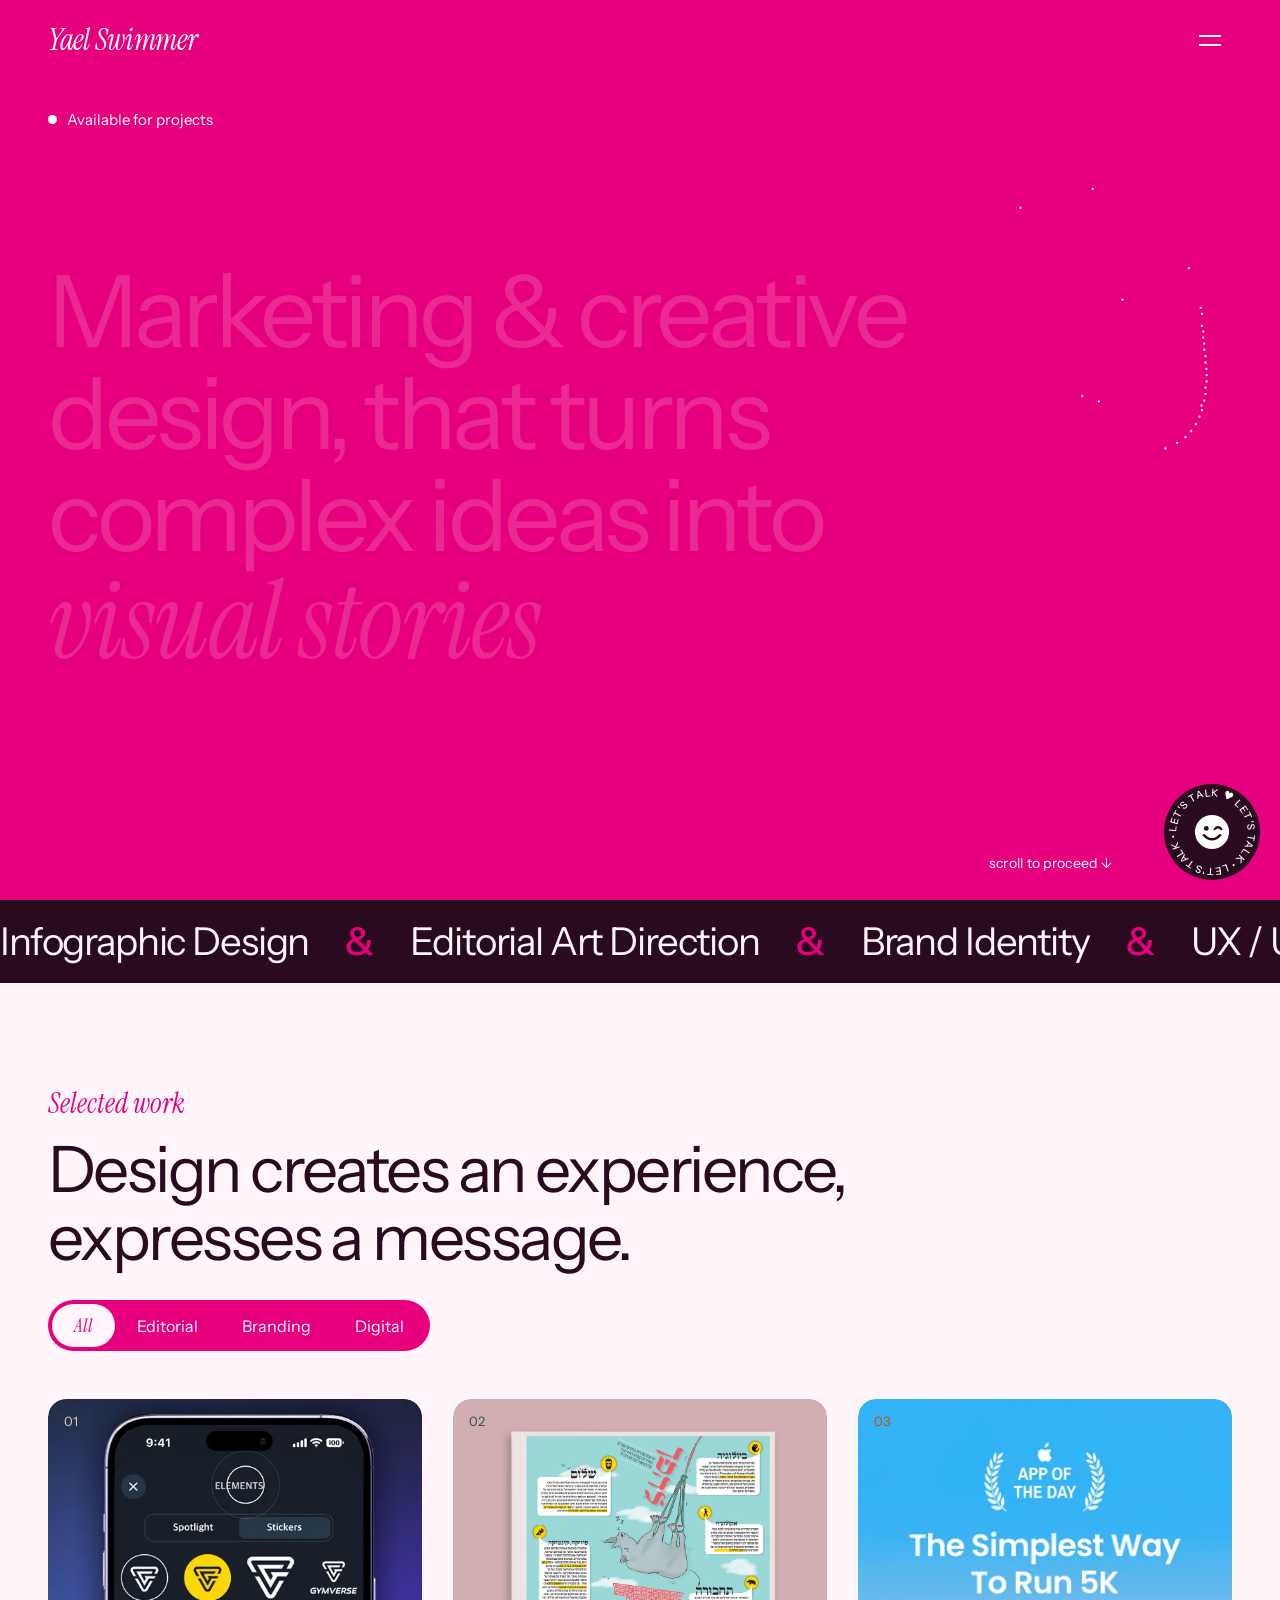
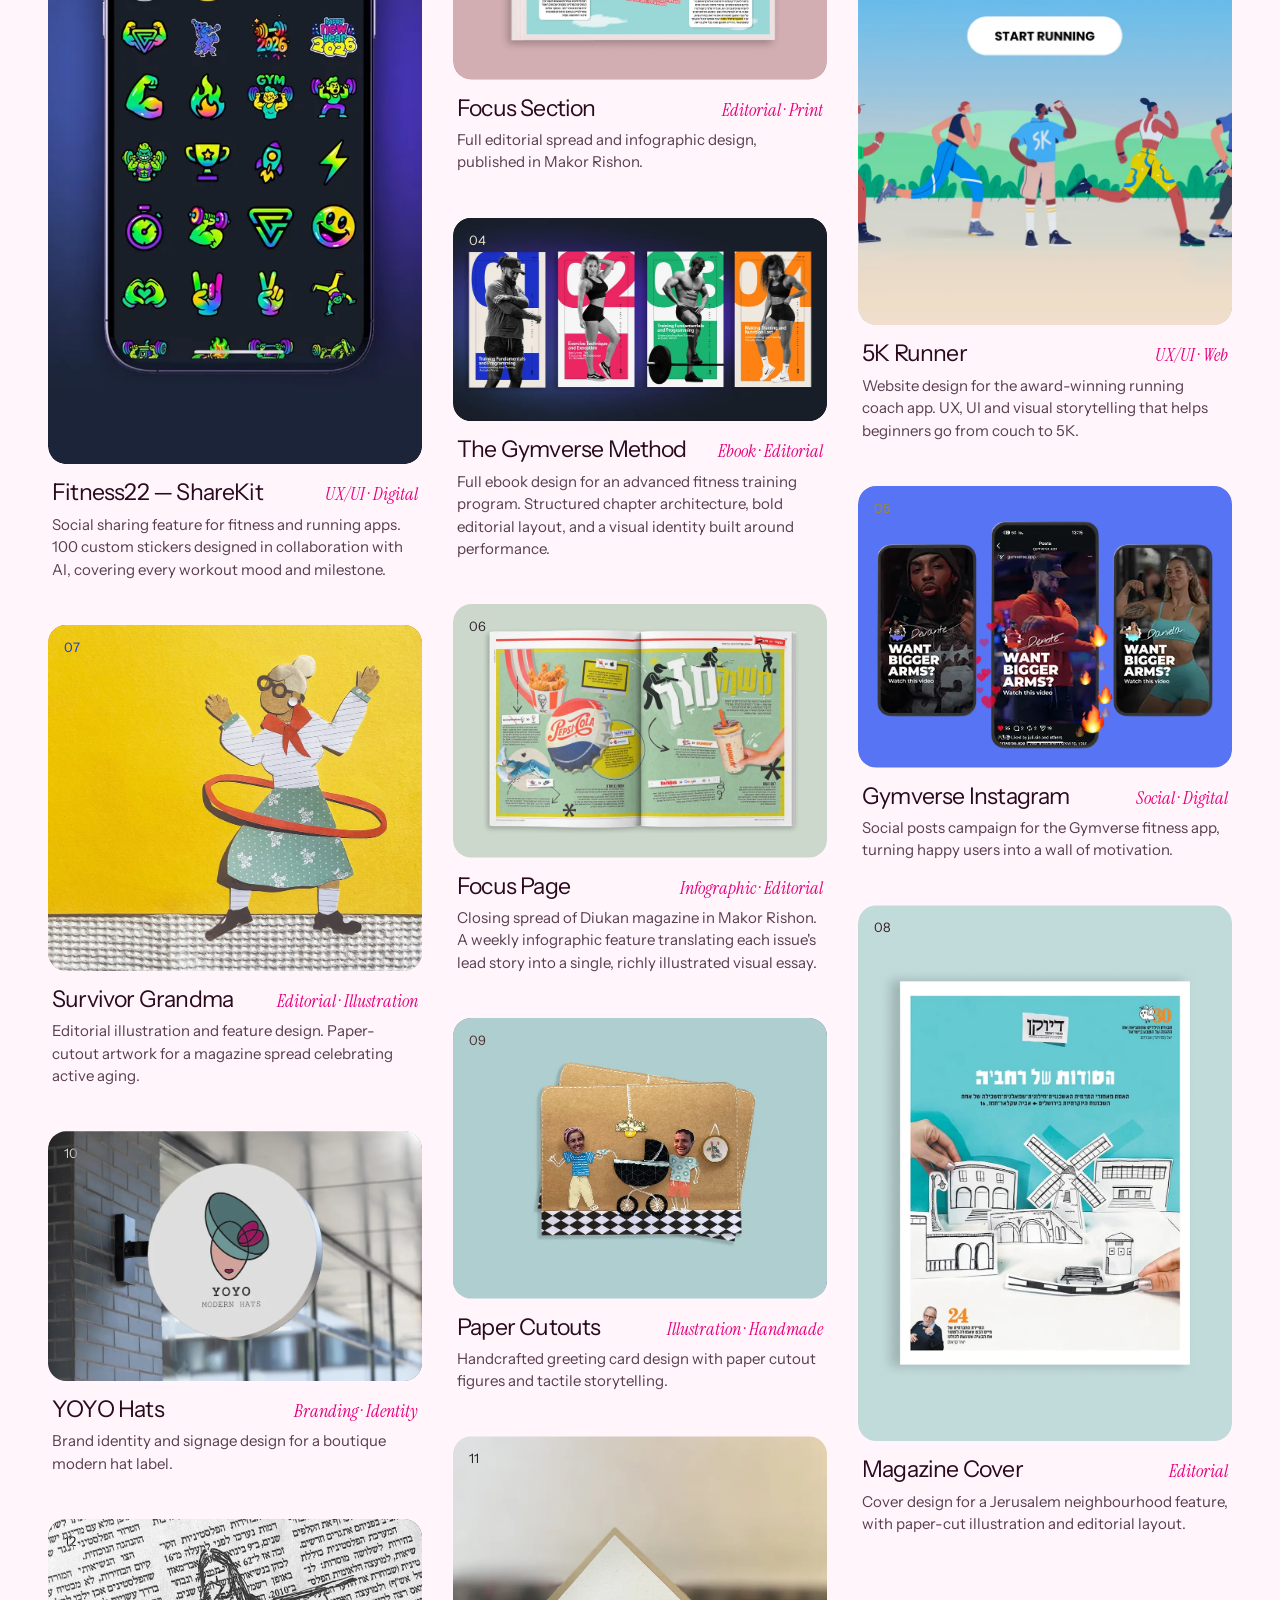
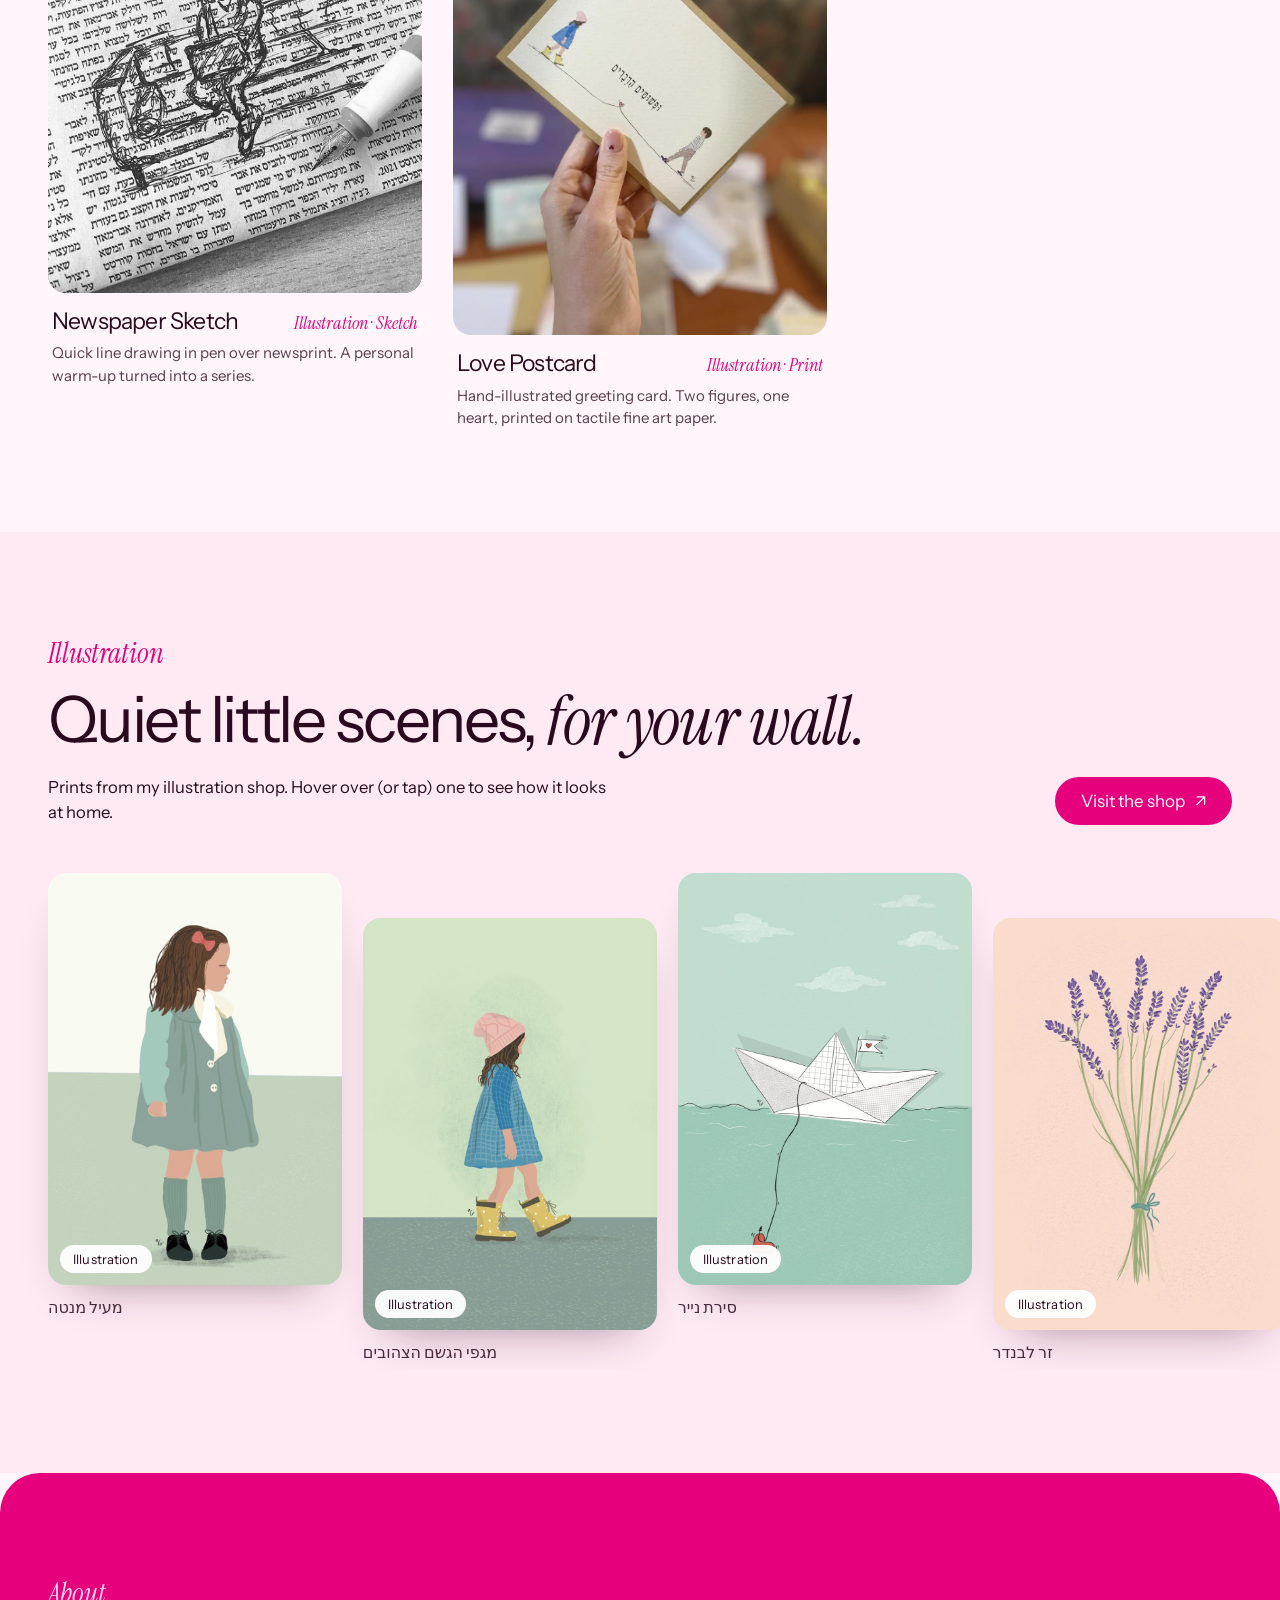
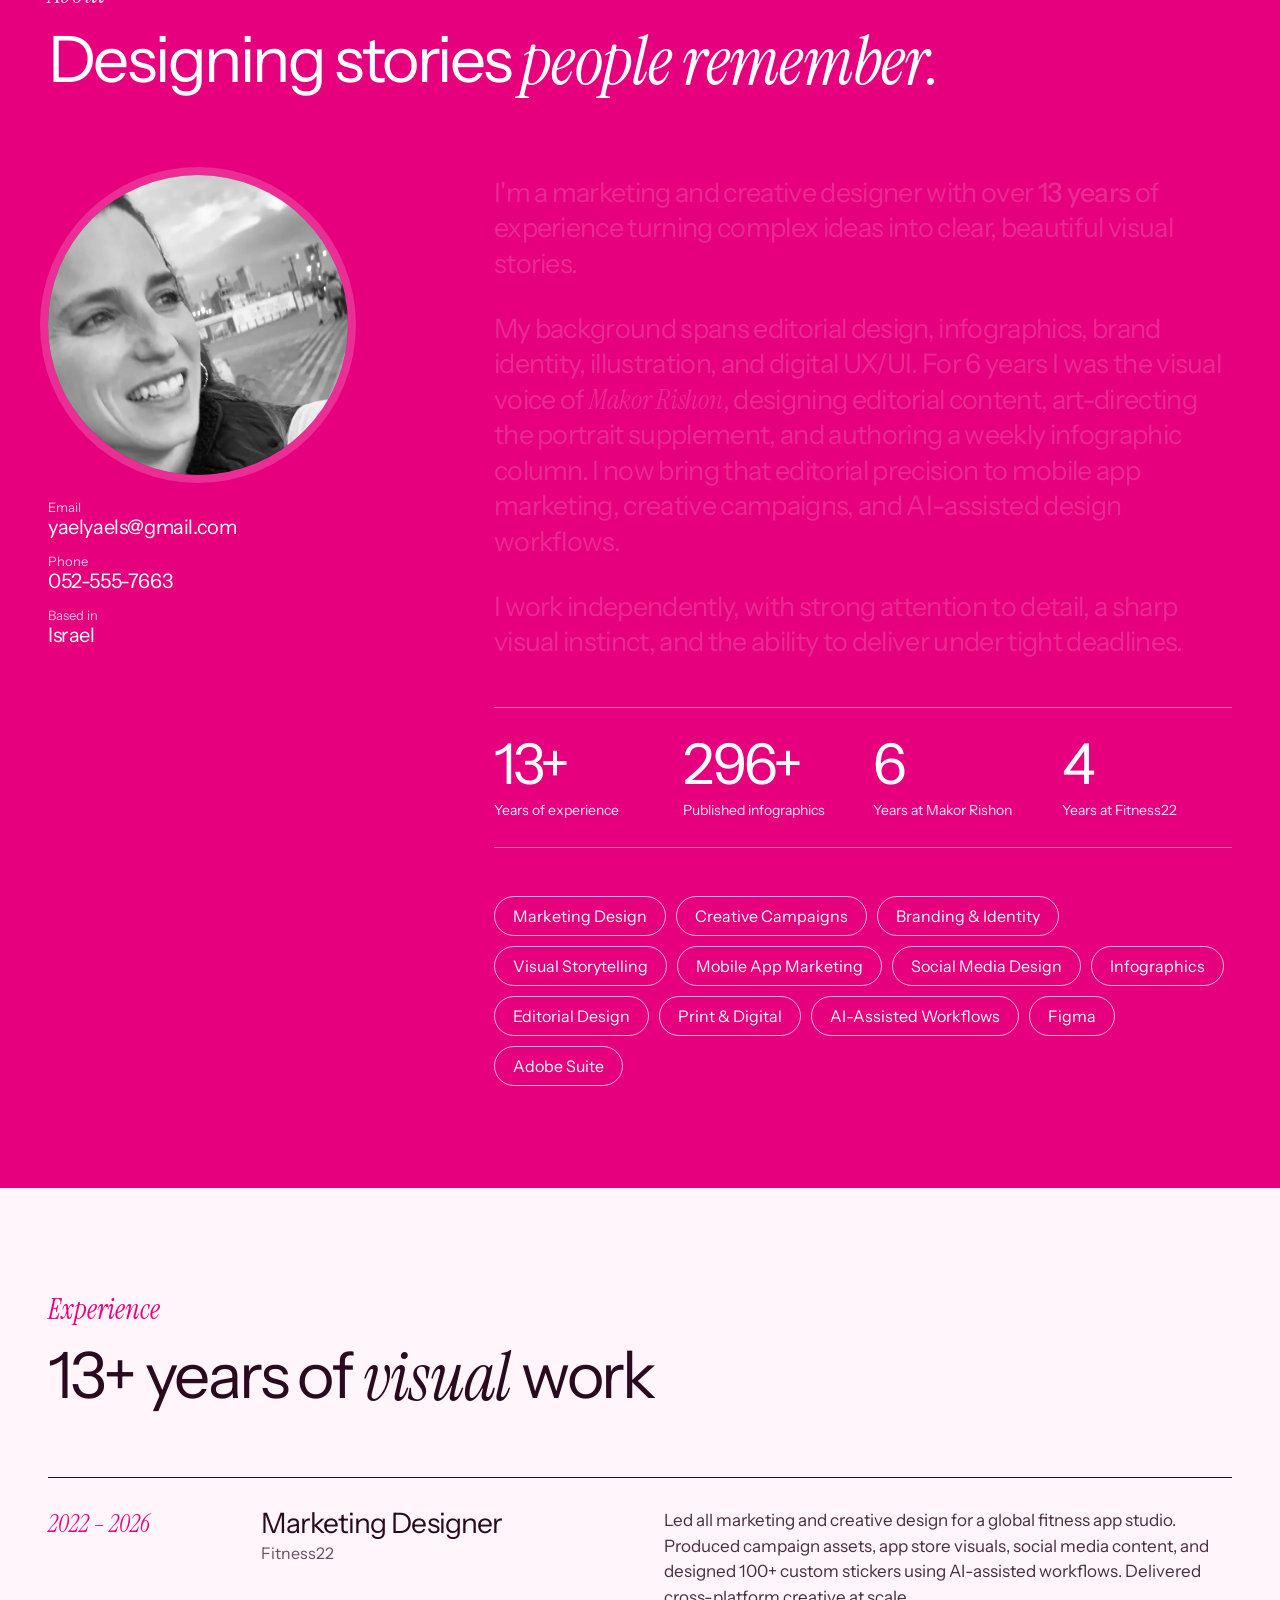
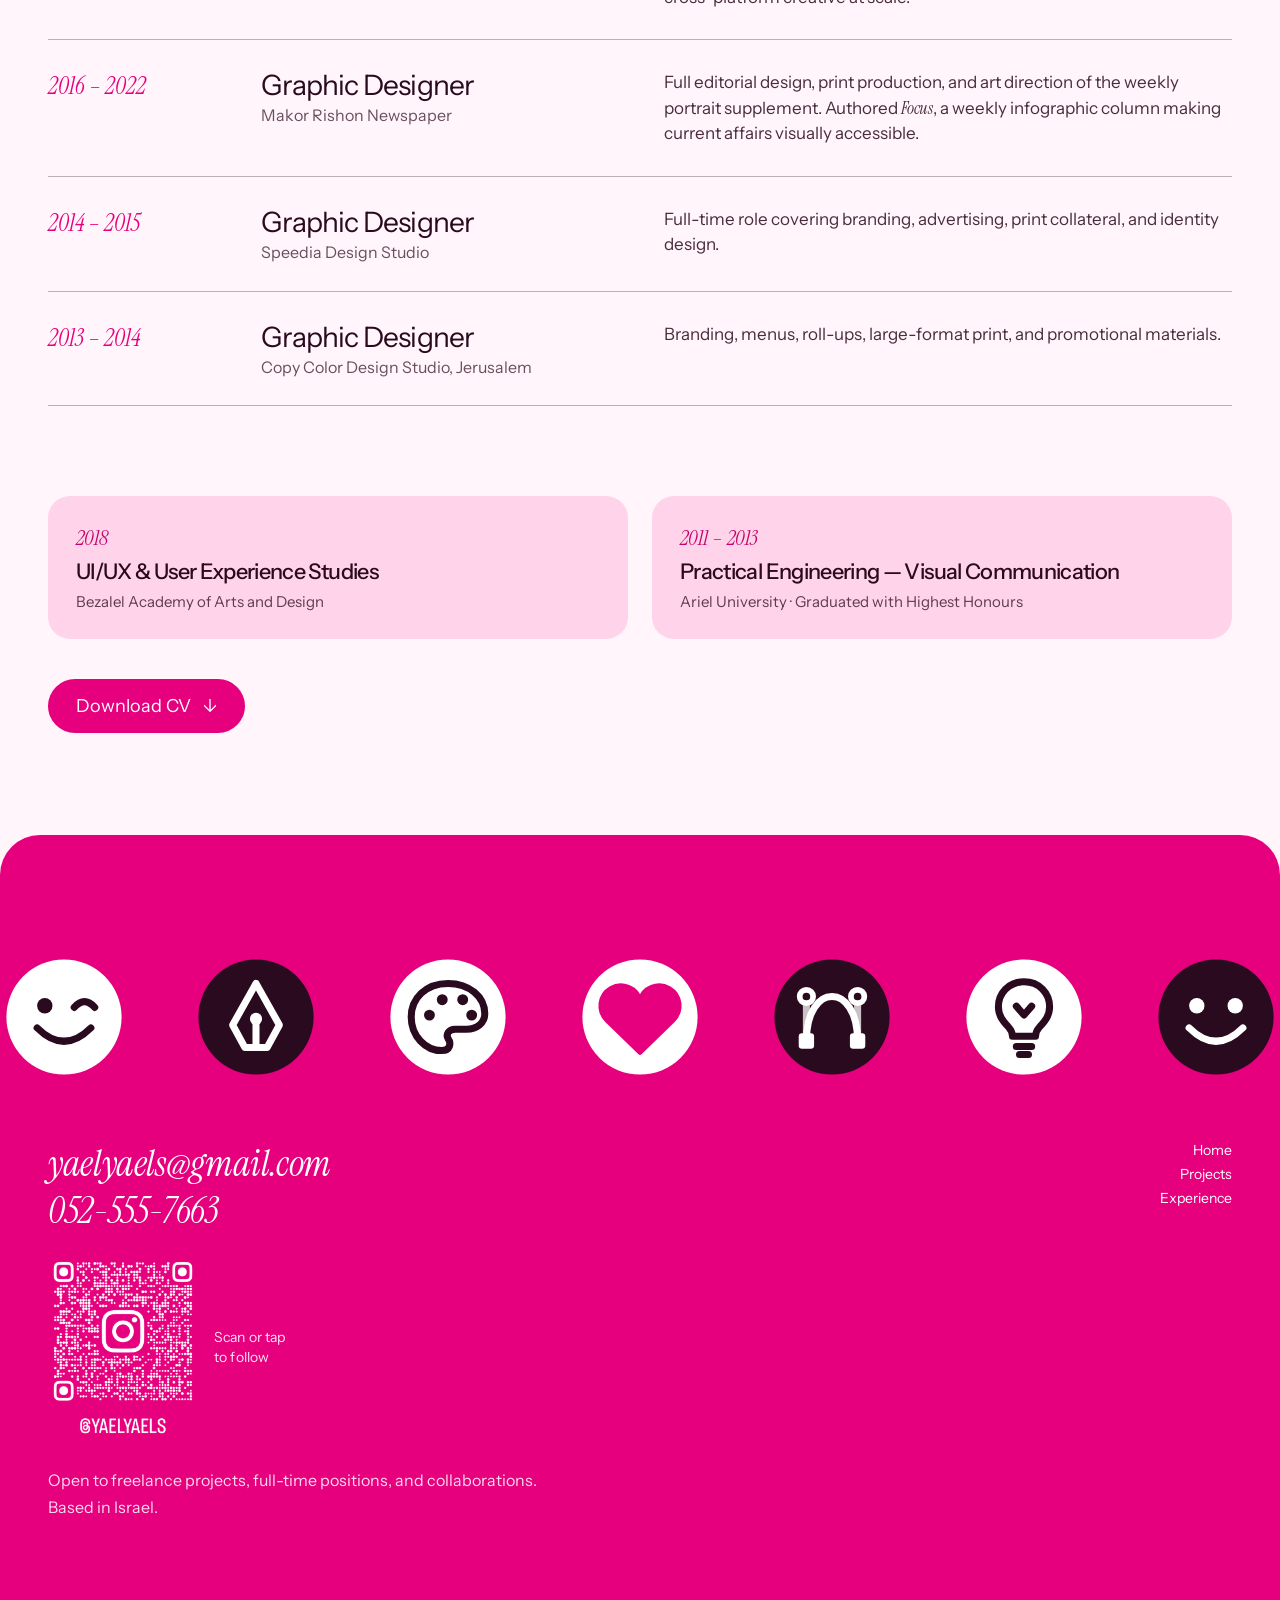
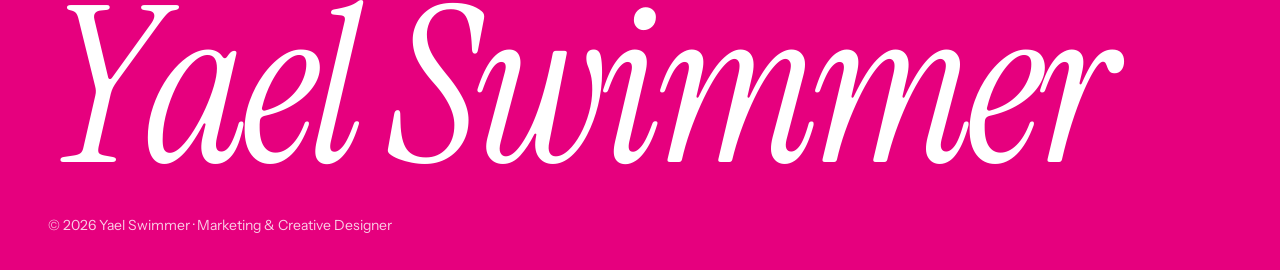
==== commit a042e63d: "Hero fingerprint: real loop-pattern ridges grown from a heart core (contour-field generated), staged" ====
--- a/index.html
+++ b/index.html
@@ -54,8 +54,8 @@
     .hero-wrap { height: 200vh; height: 200svh; position: relative; }
     .hero { position: sticky; top: 0; height: 100vh; height: 100svh; background: var(--fuchsia); color: #fff; overflow: hidden; }
     .hero__inner { height: 100%; display: flex; flex-direction: column; justify-content: space-between; padding: 110px var(--gutter) 28px; will-change: transform, opacity; transform-origin: 50% 40%; }
-    .hero__print { position: absolute; z-index: -1; pointer-events: none; width: clamp(150px, 40vw, 190px); right: 7vw; top: 20%; height: auto; overflow: visible; opacity: .92; }
-    @media (min-width: 861px) { .hero__print { width: clamp(220px, 21vw, 340px); right: 6vw; top: 26%; } }
+    .hero__print { position: absolute; z-index: -1; pointer-events: none; width: clamp(190px, 52vw, 240px); right: 1vw; top: 15%; height: auto; overflow: visible; opacity: .95; }
+    @media (min-width: 861px) { .hero__print { width: clamp(280px, 24vw, 420px); right: 2.5vw; top: 17%; } }
     .hero__eyebrow { display: flex; align-items: center; gap: 10px; font-size: 15px; }
     .hero__dot { width: 9px; height: 9px; border-radius: 50%; background: #fff; animation: pulse 2s infinite; }
     @keyframes pulse { 50% { opacity: .25; } }
@@ -332,11 +332,7 @@
   <div class="hero-wrap" id="home">
     <header class="hero" data-nav="dark">
       <div class="hero__inner" id="heroInner">
-        <svg class="hero__print" id="heroPrint" viewBox="0 0 200 200" aria-hidden="true" focusable="false">
-          <defs><mask id="printMask" maskUnits="userSpaceOnUse" x="0" y="0" width="200" height="200"><path id="printReveal" d="M110.2 87.8C110.7 88.3 112.2 89.6 113.2 90.5C114.2 91.4 115.2 92.3 116.1 93.3C117.0 94.3 117.8 95.4 118.6 96.4C119.4 97.5 120.1 98.6 120.7 99.7C121.2 100.8 121.7 102.0 122.1 103.1C122.5 104.2 122.8 105.3 123.0 106.4C123.3 107.5 123.4 108.5 123.5 109.6C123.6 110.7 123.7 111.8 123.7 112.8C123.6 113.9 123.6 114.9 123.4 115.9C123.2 116.9 122.9 118.0 122.4 118.8C122.0 119.7 121.4 120.6 120.7 121.2C120.0 121.9 119.1 122.5 118.1 122.9C117.1 123.3 116.0 123.5 114.8 123.7C113.7 123.8 112.4 123.8 111.1 123.7C109.9 123.6 108.6 123.4 107.3 123.2C106.0 123.0 104.6 122.7 103.3 122.4C102.0 122.0 100.6 121.7 99.2 121.2C97.9 120.7 96.5 120.2 95.1 119.6C93.7 119.0 92.3 118.3 90.9 117.4C89.5 116.6 88.1 115.7 86.8 114.7C85.5 113.7 84.3 112.6 83.1 111.4C81.9 110.3 80.8 109.1 79.7 107.9C78.6 106.6 77.6 105.4 76.6 104.1C75.6 102.7 74.6 101.4 73.8 100.0C72.9 98.7 72.0 97.3 71.4 95.8C70.7 94.4 70.0 93.0 69.6 91.6C69.2 90.1 69.0 88.7 68.9 87.4C68.9 86.1 69.0 84.8 69.3 83.7C69.6 82.6 70.2 81.5 70.8 80.6C71.4 79.7 72.2 78.8 72.9 78.1C73.7 77.3 74.6 76.7 75.5 76.0C76.4 75.4 77.4 74.8 78.4 74.3C79.4 73.7 80.4 73.2 81.6 72.8C82.7 72.4 83.9 72.0 85.3 71.8C86.6 71.7 88.0 71.6 89.5 71.6C90.9 71.7 92.5 71.9 94.1 72.3C95.7 72.7 97.3 73.2 98.9 73.8C100.6 74.4 102.2 75.1 103.9 75.9C105.5 76.7 107.1 77.6 108.8 78.6C110.4 79.6 112.1 80.6 113.7 81.7C115.3 82.9 116.9 84.1 118.4 85.4C119.9 86.7 121.4 88.2 122.7 89.6C124.0 91.1 125.2 92.7 126.2 94.3C127.1 95.9 128.0 97.6 128.6 99.1C129.3 100.7 129.7 102.3 130.1 103.9C130.5 105.4 130.7 106.9 130.8 108.3C131.0 109.8 131.1 111.2 131.1 112.6C131.2 114.0 131.2 115.4 131.1 116.8C131.0 118.1 130.8 119.5 130.5 120.8C130.2 122.1 129.8 123.4 129.2 124.5C128.6 125.6 127.8 126.7 126.9 127.6C125.9 128.4 124.8 129.2 123.6 129.8C122.3 130.4 120.9 130.8 119.4 131.1C118.0 131.4 116.4 131.5 114.8 131.6C113.2 131.7 111.5 131.7 109.8 131.5C108.0 131.4 106.2 131.1 104.4 130.7C102.5 130.3 100.6 129.8 98.7 129.1C96.7 128.4 94.8 127.5 92.8 126.4C90.9 125.4 89.0 124.1 87.2 122.8C85.4 121.4 83.7 119.9 82.1 118.3C80.5 116.8 79.0 115.1 77.6 113.5C76.1 111.8 74.8 110.1 73.5 108.5C72.2 106.8 71.0 105.1 69.8 103.4C68.6 101.6 67.4 99.9 66.3 98.1C65.2 96.3 64.1 94.4 63.2 92.5C62.3 90.7 61.5 88.8 61.0 86.9C60.4 85.0 60.1 83.1 60.0 81.4C59.8 79.6 60.0 77.9 60.2 76.3C60.5 74.7 61.0 73.2 61.7 71.8C62.3 70.4 63.1 69.1 64.0 67.9C64.9 66.7 65.9 65.6 67.0 64.6C68.2 63.6 69.4 62.7 70.8 61.9C72.2 61.2 73.7 60.5 75.4 60.1C77.1 59.7 78.9 59.5 80.8 59.5C82.7 59.5 84.8 59.8 86.8 60.2C88.9 60.6 91.0 61.3 93.1 62.1C95.1 62.8 97.2 63.7 99.3 64.7C101.3 65.6 103.4 66.6 105.4 67.7C107.4 68.7 109.5 69.8 111.5 71.1C113.6 72.3 115.6 73.5 117.7 74.9C119.7 76.3 121.8 77.9 123.7 79.5C125.7 81.2 127.6 83.0 129.3 84.9C131.0 86.8 132.6 88.9 134.0 91.0C135.3 93.1 136.5 95.2 137.4 97.3C138.4 99.5 139.2 101.6 139.8 103.7C140.4 105.8 140.9 107.9 141.2 109.9C141.6 112.0 141.8 114.0 141.8 116.0C141.8 117.9 141.8 119.9 141.4 121.7C141.1 123.5 140.6 125.2 139.9 126.8C139.2 128.4 138.2 129.8 137.0 131.1C135.9 132.3 134.4 133.4 132.9 134.2C131.4 135.1 129.7 135.8 127.9 136.4C126.2 137.0 124.3 137.4 122.4 137.7C120.6 138.1 118.6 138.4 116.7 138.6C114.7 138.8 112.6 139.0 110.5 139.1C108.4 139.1 106.1 139.1 103.8 138.8C101.5 138.6 99.0 138.2 96.6 137.5C94.1 136.8 91.5 135.8 89.0 134.6C86.5 133.5 84.0 132.0 81.6 130.4C79.2 128.8 76.9 127.0 74.7 125.1C72.5 123.3 70.4 121.3 68.5 119.2C66.5 117.2 64.6 115.1 62.9 112.9C61.1 110.8 59.4 108.6 57.9 106.4C56.4 104.2 54.9 101.9 53.7 99.6C52.5 97.4 51.4 95.0 50.6 92.8C49.9 90.5 49.3 88.2 49.0 86.1C48.7 83.9 48.6 81.8 48.8 79.8C48.9 77.9 49.3 76.0 49.7 74.2C50.1 72.4 50.7 70.6 51.4 68.9C52.0 67.3 52.8 65.6 53.6 64.0C54.5 62.4 55.4 60.8 56.6 59.3C57.8 57.9 59.1 56.5 60.6 55.3C62.2 54.2 64.0 53.2 66.0 52.5C68.0 51.9 70.3 51.5 72.7 51.4C75.0 51.3 77.7 51.6 80.2 52.0C82.8 52.5 85.6 53.2 88.2 54.1C90.9 55.0 93.6 56.1 96.2 57.2C98.9 58.4 101.5 59.7 104.2 61.1C106.8 62.5 109.4 63.9 111.9 65.6C114.5 67.2 117.0 68.9 119.4 70.8C121.9 72.7 124.2 74.7 126.4 76.9C128.6 79.0 130.6 81.3 132.5 83.6C134.4 85.9 136.0 88.3 137.5 90.7C139.1 93.1 140.4 95.5 141.6 97.9C142.9 100.3 144.0 102.7 145.1 105.2C146.1 107.6 147.1 110.1 147.9 112.5C148.7 115.0 149.5 117.5 149.9 119.9C150.4 122.4 150.7 124.9 150.6 127.1C150.6 129.4 150.2 131.7 149.4 133.6C148.7 135.5 147.6 137.3 146.2 138.8C144.8 140.2 143.1 141.4 141.2 142.4C139.4 143.4 137.2 144.1 135.1 144.6C132.9 145.2 130.7 145.6 128.3 145.8C126.0 146.1 123.6 146.2 121.2 146.2C118.7 146.2 116.2 146.1 113.6 145.8C111.0 145.5 108.3 145.0 105.5 144.3C102.8 143.6 99.9 142.6 97.1 141.4C94.3 140.3 91.4 138.8 88.6 137.2C85.8 135.6 83.0 133.8 80.4 131.9C77.7 130.0 75.0 127.9 72.5 125.8C69.9 123.7 67.3 121.5 64.8 119.1C62.4 116.8 59.9 114.4 57.5 111.9C55.2 109.4 52.8 106.7 50.7 104.0C48.7 101.3 46.7 98.4 45.1 95.5C43.5 92.6 42.2 89.6 41.3 86.7C40.4 83.9 39.8 81.0 39.6 78.3C39.4 75.6 39.6 73.1 39.9 70.6C40.3 68.2 41.0 66.0 41.7 63.8C42.4 61.7 43.4 59.7 44.4 57.7C45.4 55.8 46.5 53.9 47.7 52.2C49.0 50.5 50.4 48.8 52.0 47.3C53.6 45.8 55.3 44.4 57.3 43.4C59.4 42.3 61.6 41.5 64.0 40.9C66.4 40.3 69.1 40.0 71.8 40.0C74.5 39.9 77.4 40.2 80.3 40.5C83.2 40.9 86.1 41.5 89.2 42.2C92.2 43.0 95.2 43.8 98.4 44.9C101.5 45.9 104.7 47.1 107.9 48.5C111.1 50.0 114.3 51.6 117.5 53.6C120.6 55.5 123.8 57.7 126.7 60.1C129.6 62.5 132.5 65.3 135.0 68.1C137.5 70.9 139.7 73.9 141.7 76.9C143.7 79.9 145.3 83.0 146.9 86.0C148.4 89.0 149.6 92.0 150.8 95.0C152.0 98.0 153.0 100.9 153.9 103.8C154.9 106.8 155.7 109.7 156.4 112.6C157.0 115.6 157.6 118.5 157.8 121.3C158.1 124.2 158.1 127.0 157.7 129.7C157.4 132.3 156.7 134.9 155.8 137.2C154.8 139.5 153.5 141.6 151.9 143.6C150.4 145.5 148.6 147.2 146.6 148.7C144.6 150.3 142.5 151.7 140.2 152.9C137.8 154.1 135.4 155.2 132.8 156.1C130.1 156.9 127.3 157.7 124.4 158.1C121.4 158.5 118.2 158.7 114.9 158.4C111.6 158.2 108.0 157.6 104.5 156.6C101.0 155.7 97.4 154.3 93.9 152.7C90.4 151.1 86.9 149.1 83.5 147.0C80.2 144.9 76.9 142.6 73.8 140.3C70.7 137.9 67.7 135.5 64.7 133.0C61.7 130.6 58.8 128.1 56.0 125.5C53.2 122.9 50.3 120.2 47.6 117.4C45.0 114.6 42.3 111.6 39.9 108.6C37.6 105.6 35.3 102.4 33.5 99.2C31.6 96.0 30.1 92.7 28.8 89.5C27.6 86.3 26.8 83.1 26.2 80.0C25.6 76.9 25.3 73.8 25.2 70.9C25.1 67.9 25.3 65.1 25.7 62.3C26.1 59.5 26.7 56.8 27.5 54.3C28.4 51.7 29.5 49.2 30.9 47.1C32.4 44.9 34.2 42.9 36.3 41.2C38.4 39.6 40.9 38.3 43.6 37.4C46.4 36.5 49.5 36.0 52.6 35.7C55.8 35.5 59.2 35.7 62.5 36.0C65.9 36.3 69.3 36.9 72.7 37.5C76.1 38.2 79.6 39.0 83.0 39.8C86.5 40.7 90.0 41.6 93.5 42.7C97.1 43.8 100.7 45.0 104.4 46.5C108.0 48.0 111.8 49.7 115.5 51.7C119.1 53.8 122.8 56.1 126.3 58.7C129.7 61.2 133.1 64.1 136.2 67.1C139.3 70.1 142.2 73.3 144.9 76.5C147.5 79.8 150.0 83.1 152.2 86.5C154.5 89.8 156.5 93.2 158.4 96.7C160.2 100.1 161.9 103.5 163.3 107.0C164.7 110.4 165.9 113.9 166.7 117.2C167.4 120.5 167.8 123.8 167.8 126.9C167.8 129.9 167.3 132.9 166.5 135.5C165.6 138.1 164.3 140.5 162.8 142.6C161.4 144.8 159.5 146.6 157.6 148.3C155.7 150.0 153.6 151.5 151.4 153.0C149.2 154.4 147.0 155.8 144.6 157.0C142.3 158.3 139.8 159.5 137.1 160.5C134.5 161.4 131.6 162.3 128.5 162.8C125.4 163.3 122.0 163.5 118.4 163.3C114.9 163.0 111.1 162.4 107.2 161.4C103.4 160.3 99.4 158.8 95.5 157.1C91.5 155.3 87.6 153.1 83.7 150.8C79.9 148.5 76.1 146.0 72.4 143.3C68.7 140.6 65.1 137.7 61.6 134.8C58.1 131.8 54.6 128.7 51.4 125.4C48.1 122.1 45.0 118.6 42.2 115.1C39.4 111.5 36.8 107.8 34.6 104.1C32.4 100.4 30.6 96.5 29.1 92.8C27.7 89.1 26.6 85.4 25.8 81.8C24.9 78.3 24.4 74.8 24.0 71.4C23.6 67.9 23.4 64.6 23.3 61.3C23.2 58.0 23.1 54.7 23.3 51.5C23.5 48.2 23.8 44.9 24.4 41.8C25.1 38.8 26.0 35.7 27.4 33.0C28.7 30.3 30.5 27.7 32.7 25.7C34.9 23.6 37.6 21.9 40.6 20.7C43.5 19.4 46.9 18.7 50.4 18.2C53.9 17.7 57.7 17.7 61.5 17.9C65.3 18.1 69.2 18.6 73.2 19.3C77.1 20.0 81.1 20.9 85.2 22.0C89.2 23.2 93.3 24.5 97.4 26.2C101.5 27.8 105.7 29.8 109.8 32.0C113.8 34.3 117.9 36.9 121.7 39.7C125.5 42.5 129.2 45.7 132.7 49.0C136.2 52.2 139.4 55.7 142.5 59.2C145.6 62.7 148.5 66.3 151.3 70.0C154.1 73.6 156.8 77.3 159.4 81.1C162.0 84.9 164.6 88.7 166.9 92.6C169.2 96.6 171.5 100.7 173.4 104.7C175.2 108.8 176.9 113.1 177.9 117.1C178.9 121.2 179.6 125.3 179.6 129.1C179.6 132.9 178.3 138.1 178.1 139.9" pathLength="1" fill="none" stroke="#fff" stroke-width="7" stroke-linecap="round" stroke-dasharray="1 1" stroke-dashoffset="1"/></mask></defs>
-          <g mask="url(#printMask)"><path d="M110.2 87.8C110.7 88.3 112.2 89.6 113.2 90.5C114.2 91.4 115.2 92.3 116.1 93.3C117.0 94.3 117.8 95.4 118.6 96.4C119.4 97.5 120.1 98.6 120.7 99.7C121.2 100.8 121.7 102.0 122.1 103.1C122.5 104.2 122.8 105.3 123.0 106.4C123.3 107.5 123.4 108.5 123.5 109.6C123.6 110.7 123.7 111.8 123.7 112.8C123.6 113.9 123.6 114.9 123.4 115.9C123.2 116.9 122.9 118.0 122.4 118.8C122.0 119.7 121.4 120.6 120.7 121.2C120.0 121.9 119.1 122.5 118.1 122.9C117.1 123.3 116.0 123.5 114.8 123.7C113.7 123.8 112.4 123.8 111.1 123.7C109.9 123.6 108.6 123.4 107.3 123.2C106.0 123.0 104.6 122.7 103.3 122.4C102.0 122.0 100.6 121.7 99.2 121.2C97.9 120.7 96.5 120.2 95.1 119.6C93.7 119.0 92.3 118.3 90.9 117.4C89.5 116.6 88.1 115.7 86.8 114.7C85.5 113.7 84.3 112.6 83.1 111.4C81.9 110.3 80.8 109.1 79.7 107.9C78.6 106.6 77.6 105.4 76.6 104.1C75.6 102.7 74.6 101.4 73.8 100.0C72.9 98.7 72.0 97.3 71.4 95.8C70.7 94.4 70.0 93.0 69.6 91.6C69.2 90.1 69.0 88.7 68.9 87.4C68.9 86.1 69.0 84.8 69.3 83.7C69.6 82.6 70.2 81.5 70.8 80.6C71.4 79.7 72.2 78.8 72.9 78.1C73.7 77.3 74.6 76.7 75.5 76.0C76.4 75.4 77.4 74.8 78.4 74.3C79.4 73.7 80.4 73.2 81.6 72.8C82.7 72.4 83.9 72.0 85.3 71.8C86.6 71.7 88.0 71.6 89.5 71.6C90.9 71.7 92.5 71.9 94.1 72.3C95.7 72.7 97.3 73.2 98.9 73.8C100.6 74.4 102.2 75.1 103.9 75.9C105.5 76.7 107.1 77.6 108.8 78.6C110.4 79.6 112.1 80.6 113.7 81.7C115.3 82.9 116.9 84.1 118.4 85.4C119.9 86.7 121.4 88.2 122.7 89.6C124.0 91.1 125.2 92.7 126.2 94.3C127.1 95.9 128.0 97.6 128.6 99.1C129.3 100.7 129.7 102.3 130.1 103.9C130.5 105.4 130.7 106.9 130.8 108.3C131.0 109.8 131.1 111.2 131.1 112.6C131.2 114.0 131.2 115.4 131.1 116.8C131.0 118.1 130.8 119.5 130.5 120.8C130.2 122.1 129.8 123.4 129.2 124.5C128.6 125.6 127.8 126.7 126.9 127.6C125.9 128.4 124.8 129.2 123.6 129.8C122.3 130.4 120.9 130.8 119.4 131.1C118.0 131.4 116.4 131.5 114.8 131.6C113.2 131.7 111.5 131.7 109.8 131.5C108.0 131.4 106.2 131.1 104.4 130.7C102.5 130.3 100.6 129.8 98.7 129.1C96.7 128.4 94.8 127.5 92.8 126.4C90.9 125.4 89.0 124.1 87.2 122.8C85.4 121.4 83.7 119.9 82.1 118.3C80.5 116.8 79.0 115.1 77.6 113.5C76.1 111.8 74.8 110.1 73.5 108.5C72.2 106.8 71.0 105.1 69.8 103.4C68.6 101.6 67.4 99.9 66.3 98.1C65.2 96.3 64.1 94.4 63.2 92.5C62.3 90.7 61.5 88.8 61.0 86.9C60.4 85.0 60.1 83.1 60.0 81.4C59.8 79.6 60.0 77.9 60.2 76.3C60.5 74.7 61.0 73.2 61.7 71.8C62.3 70.4 63.1 69.1 64.0 67.9C64.9 66.7 65.9 65.6 67.0 64.6C68.2 63.6 69.4 62.7 70.8 61.9C72.2 61.2 73.7 60.5 75.4 60.1C77.1 59.7 78.9 59.5 80.8 59.5C82.7 59.5 84.8 59.8 86.8 60.2C88.9 60.6 91.0 61.3 93.1 62.1C95.1 62.8 97.2 63.7 99.3 64.7C101.3 65.6 103.4 66.6 105.4 67.7C107.4 68.7 109.5 69.8 111.5 71.1C113.6 72.3 115.6 73.5 117.7 74.9C119.7 76.3 121.8 77.9 123.7 79.5C125.7 81.2 127.6 83.0 129.3 84.9C131.0 86.8 132.6 88.9 134.0 91.0C135.3 93.1 136.5 95.2 137.4 97.3C138.4 99.5 139.2 101.6 139.8 103.7C140.4 105.8 140.9 107.9 141.2 109.9C141.6 112.0 141.8 114.0 141.8 116.0C141.8 117.9 141.8 119.9 141.4 121.7C141.1 123.5 140.6 125.2 139.9 126.8C139.2 128.4 138.2 129.8 137.0 131.1C135.9 132.3 134.4 133.4 132.9 134.2C131.4 135.1 129.7 135.8 127.9 136.4C126.2 137.0 124.3 137.4 122.4 137.7C120.6 138.1 118.6 138.4 116.7 138.6C114.7 138.8 112.6 139.0 110.5 139.1C108.4 139.1 106.1 139.1 103.8 138.8C101.5 138.6 99.0 138.2 96.6 137.5C94.1 136.8 91.5 135.8 89.0 134.6C86.5 133.5 84.0 132.0 81.6 130.4C79.2 128.8 76.9 127.0 74.7 125.1C72.5 123.3 70.4 121.3 68.5 119.2C66.5 117.2 64.6 115.1 62.9 112.9C61.1 110.8 59.4 108.6 57.9 106.4C56.4 104.2 54.9 101.9 53.7 99.6C52.5 97.4 51.4 95.0 50.6 92.8C49.9 90.5 49.3 88.2 49.0 86.1C48.7 83.9 48.6 81.8 48.8 79.8C48.9 77.9 49.3 76.0 49.7 74.2C50.1 72.4 50.7 70.6 51.4 68.9C52.0 67.3 52.8 65.6 53.6 64.0C54.5 62.4 55.4 60.8 56.6 59.3C57.8 57.9 59.1 56.5 60.6 55.3C62.2 54.2 64.0 53.2 66.0 52.5C68.0 51.9 70.3 51.5 72.7 51.4C75.0 51.3 77.7 51.6 80.2 52.0C82.8 52.5 85.6 53.2 88.2 54.1C90.9 55.0 93.6 56.1 96.2 57.2C98.9 58.4 101.5 59.7 104.2 61.1C106.8 62.5 109.4 63.9 111.9 65.6C114.5 67.2 117.0 68.9 119.4 70.8C121.9 72.7 124.2 74.7 126.4 76.9C128.6 79.0 130.6 81.3 132.5 83.6C134.4 85.9 136.0 88.3 137.5 90.7C139.1 93.1 140.4 95.5 141.6 97.9C142.9 100.3 144.0 102.7 145.1 105.2C146.1 107.6 147.1 110.1 147.9 112.5C148.7 115.0 149.5 117.5 149.9 119.9C150.4 122.4 150.7 124.9 150.6 127.1C150.6 129.4 150.2 131.7 149.4 133.6C148.7 135.5 147.6 137.3 146.2 138.8C144.8 140.2 143.1 141.4 141.2 142.4C139.4 143.4 137.2 144.1 135.1 144.6C132.9 145.2 130.7 145.6 128.3 145.8C126.0 146.1 123.6 146.2 121.2 146.2C118.7 146.2 116.2 146.1 113.6 145.8C111.0 145.5 108.3 145.0 105.5 144.3C102.8 143.6 99.9 142.6 97.1 141.4C94.3 140.3 91.4 138.8 88.6 137.2C85.8 135.6 83.0 133.8 80.4 131.9C77.7 130.0 75.0 127.9 72.5 125.8C69.9 123.7 67.3 121.5 64.8 119.1C62.4 116.8 59.9 114.4 57.5 111.9C55.2 109.4 52.8 106.7 50.7 104.0C48.7 101.3 46.7 98.4 45.1 95.5C43.5 92.6 42.2 89.6 41.3 86.7C40.4 83.9 39.8 81.0 39.6 78.3C39.4 75.6 39.6 73.1 39.9 70.6C40.3 68.2 41.0 66.0 41.7 63.8C42.4 61.7 43.4 59.7 44.4 57.7C45.4 55.8 46.5 53.9 47.7 52.2C49.0 50.5 50.4 48.8 52.0 47.3C53.6 45.8 55.3 44.4 57.3 43.4C59.4 42.3 61.6 41.5 64.0 40.9C66.4 40.3 69.1 40.0 71.8 40.0C74.5 39.9 77.4 40.2 80.3 40.5C83.2 40.9 86.1 41.5 89.2 42.2C92.2 43.0 95.2 43.8 98.4 44.9C101.5 45.9 104.7 47.1 107.9 48.5C111.1 50.0 114.3 51.6 117.5 53.6C120.6 55.5 123.8 57.7 126.7 60.1C129.6 62.5 132.5 65.3 135.0 68.1C137.5 70.9 139.7 73.9 141.7 76.9C143.7 79.9 145.3 83.0 146.9 86.0C148.4 89.0 149.6 92.0 150.8 95.0C152.0 98.0 153.0 100.9 153.9 103.8C154.9 106.8 155.7 109.7 156.4 112.6C157.0 115.6 157.6 118.5 157.8 121.3C158.1 124.2 158.1 127.0 157.7 129.7C157.4 132.3 156.7 134.9 155.8 137.2C154.8 139.5 153.5 141.6 151.9 143.6C150.4 145.5 148.6 147.2 146.6 148.7C144.6 150.3 142.5 151.7 140.2 152.9C137.8 154.1 135.4 155.2 132.8 156.1C130.1 156.9 127.3 157.7 124.4 158.1C121.4 158.5 118.2 158.7 114.9 158.4C111.6 158.2 108.0 157.6 104.5 156.6C101.0 155.7 97.4 154.3 93.9 152.7C90.4 151.1 86.9 149.1 83.5 147.0C80.2 144.9 76.9 142.6 73.8 140.3C70.7 137.9 67.7 135.5 64.7 133.0C61.7 130.6 58.8 128.1 56.0 125.5C53.2 122.9 50.3 120.2 47.6 117.4C45.0 114.6 42.3 111.6 39.9 108.6C37.6 105.6 35.3 102.4 33.5 99.2C31.6 96.0 30.1 92.7 28.8 89.5C27.6 86.3 26.8 83.1 26.2 80.0C25.6 76.9 25.3 73.8 25.2 70.9C25.1 67.9 25.3 65.1 25.7 62.3C26.1 59.5 26.7 56.8 27.5 54.3C28.4 51.7 29.5 49.2 30.9 47.1C32.4 44.9 34.2 42.9 36.3 41.2C38.4 39.6 40.9 38.3 43.6 37.4C46.4 36.5 49.5 36.0 52.6 35.7C55.8 35.5 59.2 35.7 62.5 36.0C65.9 36.3 69.3 36.9 72.7 37.5C76.1 38.2 79.6 39.0 83.0 39.8C86.5 40.7 90.0 41.6 93.5 42.7C97.1 43.8 100.7 45.0 104.4 46.5C108.0 48.0 111.8 49.7 115.5 51.7C119.1 53.8 122.8 56.1 126.3 58.7C129.7 61.2 133.1 64.1 136.2 67.1C139.3 70.1 142.2 73.3 144.9 76.5C147.5 79.8 150.0 83.1 152.2 86.5C154.5 89.8 156.5 93.2 158.4 96.7C160.2 100.1 161.9 103.5 163.3 107.0C164.7 110.4 165.9 113.9 166.7 117.2C167.4 120.5 167.8 123.8 167.8 126.9C167.8 129.9 167.3 132.9 166.5 135.5C165.6 138.1 164.3 140.5 162.8 142.6C161.4 144.8 159.5 146.6 157.6 148.3C155.7 150.0 153.6 151.5 151.4 153.0C149.2 154.4 147.0 155.8 144.6 157.0C142.3 158.3 139.8 159.5 137.1 160.5C134.5 161.4 131.6 162.3 128.5 162.8C125.4 163.3 122.0 163.5 118.4 163.3C114.9 163.0 111.1 162.4 107.2 161.4C103.4 160.3 99.4 158.8 95.5 157.1C91.5 155.3 87.6 153.1 83.7 150.8C79.9 148.5 76.1 146.0 72.4 143.3C68.7 140.6 65.1 137.7 61.6 134.8C58.1 131.8 54.6 128.7 51.4 125.4C48.1 122.1 45.0 118.6 42.2 115.1C39.4 111.5 36.8 107.8 34.6 104.1C32.4 100.4 30.6 96.5 29.1 92.8C27.7 89.1 26.6 85.4 25.8 81.8C24.9 78.3 24.4 74.8 24.0 71.4C23.6 67.9 23.4 64.6 23.3 61.3C23.2 58.0 23.1 54.7 23.3 51.5C23.5 48.2 23.8 44.9 24.4 41.8C25.1 38.8 26.0 35.7 27.4 33.0C28.7 30.3 30.5 27.7 32.7 25.7C34.9 23.6 37.6 21.9 40.6 20.7C43.5 19.4 46.9 18.7 50.4 18.2C53.9 17.7 57.7 17.7 61.5 17.9C65.3 18.1 69.2 18.6 73.2 19.3C77.1 20.0 81.1 20.9 85.2 22.0C89.2 23.2 93.3 24.5 97.4 26.2C101.5 27.8 105.7 29.8 109.8 32.0C113.8 34.3 117.9 36.9 121.7 39.7C125.5 42.5 129.2 45.7 132.7 49.0C136.2 52.2 139.4 55.7 142.5 59.2C145.6 62.7 148.5 66.3 151.3 70.0C154.1 73.6 156.8 77.3 159.4 81.1C162.0 84.9 164.6 88.7 166.9 92.6C169.2 96.6 171.5 100.7 173.4 104.7C175.2 108.8 176.9 113.1 177.9 117.1C178.9 121.2 179.6 125.3 179.6 129.1C179.6 132.9 178.3 138.1 178.1 139.9" pathLength="1" fill="none" stroke="#fff" stroke-width="1.7" stroke-linecap="round" stroke-dasharray="0.0856 0.0051 0.1216 0.0045 0.1089 0.0066 0.0564 0.0076 0.0541 0.0070 0.0577 0.0046 0.0967 0.0098 0.0636 0.0056 0.1190 0.0106 0.1135 0.0068 0.0547 0.0000"/></g>
-          <path id="printHeart" transform="translate(96 99) scale(0)" fill="#fff" d="M0 8.4 L-5.7 2.9 A3.4 3.4 0 1 1 0 -1.4 A3.4 3.4 0 1 1 5.7 2.9 Z" stroke="#fff" stroke-width=".9" stroke-linejoin="round"/>
-        </svg>
+        <svg class="hero__print" id="heroPrint" viewBox="0 0 200 200" aria-hidden="true" focusable="false"><g id="printRidges" fill="none" stroke="#fff" stroke-width="1.5" stroke-linecap="round" stroke-linejoin="round"><path d="M93.0 92.4L93.1 97.3Q93.1 102.2 93.3 104.8Q93.5 107.4 94.1 111.8Q94.7 116.3 95.5 119.9Q96.4 123.6 97.8 127.3Q99.3 131.0 100.7 133.8Q102.1 136.6 103.9 139.2Q105.6 141.8 107.8 144.1Q110.0 146.5 112.6 148.5Q115.2 150.6 117.1 151.9Q119.0 153.1 121.0 154.3Q123.0 155.4 126.1 156.9Q129.2 158.3 132.7 159.5Q136.1 160.7 139.6 161.6Q143.2 162.5 146.9 163.2Q150.5 163.8 154.8 164.1Q159.1 164.3 164.3 164.4L169.6 164.4" pathLength="1" stroke-dasharray="1 1" stroke-dashoffset="1" data-d="380" data-t="900"/><path d="M86.5 70.9L85.3 71.2Q84.2 71.5 83.4 71.9Q82.6 72.3 81.9 73.0Q81.1 73.6 80.5 74.2Q80.0 74.9 79.3 76.4Q78.6 78.0 78.6 78.8Q78.5 79.5 78.6 80.7Q78.8 81.9 79.3 83.0Q79.8 84.2 80.6 85.3Q81.5 86.5 84.8 89.2Q88.0 91.8 88.8 92.6Q89.6 93.4 89.8 94.2Q90.0 95.0 90.1 99.6Q90.3 104.2 90.6 107.7Q91.0 111.2 91.6 115.1Q92.1 118.9 92.7 121.6Q93.4 124.3 94.8 128.2Q96.3 132.0 97.8 135.1Q99.2 138.2 100.4 140.2Q101.6 142.1 102.9 143.8Q104.2 145.6 106.9 148.1Q109.5 150.6 112.3 152.5Q115.1 154.4 119.3 156.8Q123.6 159.1 128.2 161.0Q132.8 162.8 137.8 164.2Q142.9 165.5 146.3 166.2Q149.8 166.8 150.6 166.8Q151.4 166.8 152.1 167.0Q152.9 167.2 153.7 167.1Q154.4 167.0 155.2 167.2Q156.0 167.4 156.8 167.3Q157.5 167.1 158.3 167.3Q159.1 167.5 159.8 167.4Q160.6 167.3 161.4 167.4Q162.2 167.6 164.1 167.4Q166.0 167.3 168.0 167.4L169.9 167.5" pathLength="1" stroke-dasharray="1 1" stroke-dashoffset="1" data-d="849" data-t="1676"/><path d="M87.3 70.9L88.8 71.1Q90.3 71.3 91.5 71.9Q92.7 72.6 93.1 72.5Q93.4 72.5 95.0 72.0Q96.5 71.4 97.7 71.4Q98.8 71.4 99.6 71.6Q100.4 71.8 101.5 72.4Q102.7 73.0 103.4 73.5Q104.1 74.1 104.7 74.9Q105.2 75.7 105.6 76.4Q106.0 77.2 106.1 78.0Q106.3 78.8 106.3 79.9Q106.3 81.1 105.7 82.6Q105.2 84.2 104.3 85.3Q103.4 86.5 100.7 88.9Q98.1 91.3 97.1 92.4Q96.2 93.4 96.1 94.2Q96.0 95.0 96.0 98.1Q96.0 101.2 96.3 105.4Q96.6 109.7 97.0 112.4Q97.3 115.1 98.1 118.5Q98.8 122.0 100.2 125.5Q101.5 129.0 102.9 131.7Q104.4 134.4 106.6 137.5Q108.9 140.7 111.6 143.4Q114.3 146.0 117.8 148.6Q121.2 151.2 123.2 152.3Q125.1 153.4 129.3 155.2Q133.6 157.0 138.2 158.2Q142.9 159.5 146.3 160.2Q149.8 160.9 150.6 160.9Q151.4 160.9 151.7 161.1Q152.1 161.3 152.9 161.2Q153.7 161.1 155.6 161.3Q157.5 161.6 158.3 161.4Q159.1 161.3 159.8 161.5Q160.6 161.7 161.4 161.5Q162.2 161.3 164.1 161.5Q166.0 161.6 166.4 161.4Q166.8 161.3 169.1 161.3L171.4 161.2" pathLength="1" stroke-dasharray="1 1" stroke-dashoffset="1" data-d="841" data-t="1693"/><path d="M84.2 66.2L83.0 66.6Q81.9 67.0 80.7 67.6Q79.5 68.2 78.4 69.0Q77.2 69.9 76.3 70.8Q75.4 71.8 74.8 73.0Q74.1 74.1 73.8 75.3Q73.4 76.4 73.3 78.0Q73.1 79.5 73.3 80.7Q73.4 81.9 73.9 83.4Q74.4 84.9 75.4 86.5Q76.4 88.1 78.0 89.6Q79.5 91.0 82.3 93.0Q85.2 95.0 85.4 95.4Q85.6 95.8 86.6 106.6Q87.6 117.4 88.4 121.6Q89.3 125.9 90.4 129.0Q91.5 132.0 92.9 135.1Q94.3 138.2 95.5 140.5Q96.8 142.9 98.2 145.0Q99.6 147.2 101.9 149.7Q104.2 152.2 106.6 154.0Q108.9 155.7 114.3 158.8Q119.7 161.9 124.3 163.9Q129.0 166.0 134.0 167.5Q139.0 168.9 145.9 170.3Q152.9 171.8 156.0 172.0Q159.1 172.3 163.7 172.0L168.3 171.7" pathLength="1" stroke-dasharray="1 1" stroke-dashoffset="1" data-d="1009" data-t="1752"/><path d="M84.9 66.0L86.9 66.0Q88.8 65.9 90.7 66.4Q92.7 67.0 95.0 66.8Q97.3 66.7 99.2 67.1Q101.2 67.5 102.7 68.4Q104.2 69.2 105.4 70.1Q106.5 71.0 107.4 72.2Q108.4 73.4 109.0 74.5Q109.6 75.7 110.0 77.2Q110.4 78.8 110.4 79.9Q110.5 81.1 110.3 82.2Q110.1 83.4 109.6 84.6Q109.2 85.7 107.9 87.5Q106.6 89.2 103.4 92.1Q100.2 95.0 100.3 99.6Q100.5 104.2 101.0 110.0Q101.6 115.8 102.1 118.1Q102.6 120.5 103.1 122.0Q103.7 123.6 104.5 125.5Q105.3 127.4 106.6 129.7Q107.9 132.0 109.5 134.4Q111.2 136.7 112.7 138.4Q114.3 140.2 117.0 142.7Q119.7 145.2 122.4 147.0Q125.1 148.9 127.8 150.2Q130.5 151.5 134.7 152.9Q139.0 154.3 143.6 155.4Q148.3 156.5 151.7 157.0Q155.2 157.5 157.9 157.5Q160.6 157.5 166.4 157.2L172.2 157.0" pathLength="1" stroke-dasharray="1 1" stroke-dashoffset="1" data-d="990" data-t="1709"/><path d="M85.7 60.9L83.8 61.4Q81.9 61.9 79.9 62.7Q78.0 63.5 76.2 64.6Q74.5 65.6 73.2 66.8Q71.8 68.1 70.8 69.5Q69.9 71.0 69.3 72.6Q68.8 74.1 68.5 76.1Q68.3 78.0 68.4 79.5Q68.4 81.1 68.6 82.2Q68.8 83.4 69.3 84.9Q69.8 86.5 71.0 88.4Q72.1 90.3 73.7 91.9Q75.4 93.4 78.3 95.4Q81.3 97.3 81.7 100.4Q82.1 103.5 82.9 112.0Q83.7 120.5 84.4 123.9Q85.2 127.4 86.0 129.7Q86.8 132.0 88.2 135.1Q89.5 138.2 91.4 141.7Q93.2 145.2 94.6 147.5Q96.1 149.8 97.8 151.9Q99.6 154.0 101.8 155.8Q103.9 157.5 106.0 158.8Q108.1 160.1 114.3 163.4Q120.4 166.8 123.9 168.4Q127.4 170.0 130.1 170.9Q132.8 171.7 142.9 174.1Q152.9 176.5 156.0 176.8Q159.1 177.1 160.6 177.1Q162.2 177.0 164.1 176.7L166.0 176.5" pathLength="1" stroke-dasharray="1 1" stroke-dashoffset="1" data-d="1161" data-t="1845"/><path d="M86.5 60.9L88.0 60.9Q89.6 61.0 91.5 61.4Q93.4 61.9 95.8 62.0Q98.1 62.1 99.6 62.6Q101.2 63.0 102.3 63.5Q103.5 64.1 105.0 65.1Q106.6 66.0 108.1 67.4Q109.5 68.7 110.7 70.3Q111.9 71.8 112.7 73.4Q113.4 74.9 113.9 76.4Q114.3 78.0 114.4 79.2Q114.5 80.3 114.5 81.9Q114.4 83.4 114.1 84.6Q113.9 85.7 113.3 87.1Q112.7 88.4 112.0 89.6Q111.2 90.7 110.0 91.9Q108.9 93.1 106.8 94.8Q104.8 96.5 104.6 96.9Q104.3 97.3 104.4 100.0Q104.6 102.7 105.2 108.9Q105.8 115.1 106.1 116.6Q106.3 118.1 106.8 119.7Q107.3 121.2 108.3 123.6Q109.3 125.9 110.4 127.8Q111.5 129.7 112.5 131.3Q113.5 132.8 115.5 135.1Q117.4 137.5 120.5 140.3Q123.6 143.2 126.3 144.9Q129.0 146.5 131.7 147.7Q134.4 148.8 139.4 150.3Q144.4 151.8 147.5 152.5Q150.6 153.2 152.9 153.4Q155.2 153.7 163.7 153.2L172.2 152.7" pathLength="1" stroke-dasharray="1 1" stroke-dashoffset="1" data-d="1134" data-t="1698"/><path d="M84.9 56.3L82.6 56.9Q80.3 57.5 77.3 58.9Q74.3 60.2 72.3 61.5Q70.3 62.8 68.8 64.2Q67.4 65.6 66.5 67.2Q65.6 68.7 64.9 71.0Q64.2 73.4 64.0 75.7Q63.7 78.0 63.9 80.7Q64.1 83.4 64.9 86.1Q65.6 88.8 66.8 90.8Q68.0 92.9 69.5 94.5Q71.0 96.1 73.8 97.9Q76.5 99.6 78.4 112.7Q80.4 125.9 81.4 129.3Q82.4 132.8 83.9 136.3Q85.4 139.8 87.5 143.6Q89.6 147.5 91.9 151.0Q94.3 154.4 96.2 156.4Q98.1 158.4 100.4 160.0L102.7 161.7" pathLength="1" stroke-dasharray="1 1" stroke-dashoffset="1" data-d="1341" data-t="1492"/><path d="M105.0 162.9L114.3 167.8Q123.6 172.7 127.4 174.1Q131.3 175.6 141.7 178.1Q152.1 180.6 155.2 180.9Q158.3 181.2 160.6 181.1L162.9 181.0" pathLength="1" stroke-dasharray="1 1" stroke-dashoffset="1" data-d="1298" data-t="1049"/><path d="M85.7 56.2L87.3 56.2Q88.8 56.2 90.7 56.6Q92.7 57.0 95.4 57.2Q98.1 57.3 99.6 57.7Q101.2 58.1 102.7 58.8Q104.2 59.5 106.2 60.7Q108.1 62.0 110.2 63.8Q112.3 65.6 113.7 67.3Q115.1 69.1 116.0 70.8Q117.0 72.6 117.5 74.1Q118.0 75.7 118.3 77.6Q118.6 79.5 118.5 81.5Q118.5 83.4 118.1 85.3Q117.7 87.3 117.1 88.8Q116.5 90.3 115.5 91.9Q114.5 93.4 113.4 94.6Q112.3 95.8 110.5 97.3Q108.7 98.8 108.7 101.2Q108.7 103.5 109.3 108.9Q110.0 114.3 110.7 117.0Q111.5 119.7 112.7 122.4Q114.0 125.1 115.1 127.0Q116.2 129.0 117.2 130.5Q118.2 132.0 119.7 133.8Q121.2 135.5 123.6 137.7Q125.9 139.9 128.2 141.4Q130.5 142.9 134.0 144.4Q137.5 145.9 141.3 147.0Q145.2 148.1 148.3 148.7Q151.4 149.4 153.3 149.5Q155.2 149.6 164.1 149.2L173.0 148.7" pathLength="1" stroke-dasharray="1 1" stroke-dashoffset="1" data-d="1280" data-t="1708"/><path d="M84.9 51.7L82.6 52.1Q80.3 52.5 77.6 53.5Q74.9 54.6 71.4 56.5Q68.0 58.4 66.0 60.1Q64.1 61.8 63.0 63.6Q61.8 65.4 61.0 67.4Q60.2 69.5 59.7 72.2Q59.1 74.9 59.0 77.6Q59.0 80.3 59.1 81.9Q59.3 83.4 59.7 85.3Q60.2 87.3 60.7 88.8Q61.3 90.3 62.0 91.9Q62.7 93.4 63.5 94.6Q64.2 95.8 65.3 97.0Q66.4 98.3 67.6 99.3Q68.7 100.3 69.9 101.1Q71.1 101.9 72.5 108.1Q73.9 114.3 75.3 122.0Q76.7 129.7 78.0 133.6Q79.3 137.5 80.3 139.8Q81.4 142.1 82.8 144.5Q84.2 146.9 86.6 150.7Q89.0 154.4 90.4 156.3L91.9 158.2" pathLength="1" stroke-dasharray="1 1" stroke-dashoffset="1" data-d="1502" data-t="1493"/><path d="M93.3 159.8L94.9 161.3Q96.5 162.7 98.8 164.2Q101.2 165.7 110.4 170.4Q119.7 175.0 122.4 176.2Q125.1 177.5 129.3 178.9Q133.6 180.3 139.4 181.9Q145.2 183.5 148.6 184.1Q152.1 184.6 155.6 184.8L159.1 185.0" pathLength="1" stroke-dasharray="1 1" stroke-dashoffset="1" data-d="1453" data-t="1114"/><path d="M116.6 97.3L114.9 98.8Q113.2 100.4 113.0 100.8Q112.7 101.2 113.1 105.4Q113.4 109.7 114.0 112.7Q114.7 115.8 115.9 118.9Q117.2 122.0 119.1 125.5Q121.0 129.0 122.6 130.9Q124.2 132.8 126.2 134.7Q128.2 136.6 130.1 138.0Q132.0 139.3 134.4 140.4Q136.7 141.6 139.4 142.4Q142.1 143.3 145.2 144.0Q148.3 144.7 152.1 145.0Q156.0 145.3 164.5 145.0L173.0 144.6" pathLength="1" stroke-dasharray="1 1" stroke-dashoffset="1" data-d="1440" data-t="1248"/><path d="M85.7 51.6L87.3 51.7Q88.8 51.7 90.7 52.0Q92.7 52.4 95.8 52.4Q98.8 52.4 100.4 52.7Q101.9 53.0 103.1 53.4Q104.2 53.8 105.8 54.6Q107.3 55.3 109.3 56.7Q111.2 58.1 113.2 59.9Q115.3 61.8 116.9 63.7Q118.6 65.6 119.5 67.2Q120.5 68.7 121.2 70.7Q122.0 72.6 122.3 74.1Q122.6 75.7 122.7 77.6Q122.8 79.5 122.6 81.9Q122.4 84.2 121.9 86.5Q121.4 88.8 120.6 90.7Q119.9 92.7 119.0 94.1L118.1 95.5" pathLength="1" stroke-dasharray="1 1" stroke-dashoffset="1" data-d="1383" data-t="1099"/><path d="M84.2 47.1L81.5 47.4Q78.8 47.8 76.4 48.7Q74.1 49.5 70.3 51.6Q66.4 53.7 64.1 55.4Q61.9 57.1 60.6 58.7Q59.3 60.2 58.0 62.5Q56.8 64.9 55.9 67.6Q54.9 70.3 54.4 73.0Q54.0 75.7 54.0 77.6Q54.0 79.5 54.2 81.5Q54.5 83.4 55.0 85.3Q55.5 87.3 56.3 89.6Q57.1 91.9 58.1 93.8Q59.0 95.8 60.0 97.3Q61.0 98.8 62.1 100.2Q63.3 101.6 64.8 102.9Q66.2 104.2 67.5 109.7Q68.9 115.1 70.5 123.2Q72.2 131.3 73.1 134.0Q74.0 136.7 75.0 139.0Q76.0 141.3 78.2 145.2Q80.4 149.0 84.2 154.5Q88.0 159.9 90.3 162.4Q92.7 164.9 95.4 166.8Q98.1 168.8 107.7 173.6Q117.4 178.4 120.5 179.7Q123.6 181.0 133.6 184.2Q143.6 187.5 145.9 187.9Q148.3 188.4 151.0 188.5L153.7 188.7" pathLength="1" stroke-dasharray="1 1" stroke-dashoffset="1" data-d="1630" data-t="2022"/><path d="M84.9 47.0L88.8 47.3Q92.7 47.6 95.0 47.4Q97.3 47.2 98.8 47.2Q100.4 47.3 101.9 47.5Q103.5 47.8 105.0 48.4Q106.6 48.9 108.9 50.4Q111.2 51.8 114.3 54.5Q117.4 57.2 119.5 59.5Q121.6 61.8 123.1 64.1Q124.6 66.4 125.3 68.3Q126.1 70.3 126.5 72.6Q127.0 74.9 127.1 77.2Q127.1 79.5 126.7 82.2Q126.4 84.9 125.7 87.6Q125.1 90.3 124.2 92.7Q123.3 95.0 122.0 96.9Q120.8 98.8 119.1 100.6Q117.4 102.3 117.2 102.5Q117.1 102.7 117.1 103.1Q117.1 103.5 117.5 106.9Q117.8 110.4 118.6 113.5Q119.3 116.6 121.5 121.2Q123.7 125.9 125.5 128.2Q127.3 130.5 129.3 132.3Q131.3 134.1 133.2 135.4Q135.1 136.6 137.5 137.6Q139.8 138.5 141.7 139.0Q143.6 139.5 146.3 140.0Q149.0 140.4 152.5 140.7Q156.0 140.9 161.0 141.0Q166.0 141.1 169.4 140.8L172.8 140.5" pathLength="1" stroke-dasharray="1 1" stroke-dashoffset="1" data-d="1571" data-t="1723"/><path d="M63.4 50.2L66.9 48.1Q70.3 46.0 72.2 45.0Q74.1 44.1 76.1 43.5Q78.0 42.9 80.3 42.6Q82.6 42.3 87.6 42.5Q92.7 42.6 95.8 42.3Q98.8 42.0 100.8 42.2Q102.7 42.3 103.9 42.6Q105.0 42.9 106.6 43.6Q108.1 44.2 110.8 46.0Q113.5 47.8 117.4 51.3Q121.2 54.8 123.6 57.5Q126.0 60.2 127.5 62.9Q129.0 65.6 130.0 68.7Q130.9 71.8 131.1 74.1Q131.4 76.4 131.4 78.4Q131.4 80.3 131.1 82.2Q130.9 84.2 130.3 86.5Q129.8 88.8 129.0 91.5Q128.1 94.2 127.3 96.1Q126.4 98.1 125.4 99.6Q124.5 101.2 123.1 102.7Q121.7 104.2 122.4 109.3Q123.2 114.3 124.4 117.8Q125.7 121.2 126.6 122.9Q127.4 124.6 129.0 126.4Q130.5 128.2 132.0 129.5Q133.6 130.9 135.5 132.0Q137.5 133.2 139.4 133.9Q141.3 134.6 144.8 135.3Q148.3 135.9 153.3 136.3Q158.3 136.8 162.2 136.9Q166.0 137.0 169.1 136.7L172.2 136.4" pathLength="1" stroke-dasharray="1 1" stroke-dashoffset="1" data-d="1711" data-t="1874"/><path d="M61.2 51.7L59.8 52.9Q58.5 54.1 57.2 55.6Q55.9 57.1 54.7 59.1Q53.6 61.0 52.5 63.3Q51.4 65.6 50.8 67.6Q50.1 69.5 49.7 71.4Q49.3 73.4 49.2 75.3Q49.1 77.2 49.2 79.2Q49.4 81.1 50.2 84.6Q51.1 88.0 52.6 91.9Q54.1 95.8 55.6 98.5Q57.1 101.2 59.3 103.9Q61.5 106.6 62.6 112.7Q63.8 118.9 65.3 124.3Q66.9 129.7 68.9 135.1Q71.0 140.5 73.1 144.4Q75.1 148.3 79.1 154.1Q83.1 159.8 85.2 162.5Q87.3 165.1 89.2 167.0Q91.1 168.9 93.4 170.5Q95.8 172.2 103.1 176.0Q110.4 179.8 113.5 181.3Q116.6 182.7 128.6 186.8Q140.5 190.9 143.3 191.6L146.1 192.3" pathLength="1" stroke-dasharray="1 1" stroke-dashoffset="1" data-d="1783" data-t="1897"/><path d="M137.5 194.1L133.2 192.6Q129.0 191.2 123.6 189.6Q118.1 188.1 116.2 187.3Q114.3 186.6 111.4 185.2Q108.6 183.8 100.6 179.4Q92.7 175.1 90.3 173.4Q88.0 171.7 86.4 170.0Q84.7 168.3 82.5 165.6Q80.3 162.8 76.8 157.8Q73.3 152.9 70.9 148.6Q68.4 144.4 64.6 135.9Q60.9 127.4 59.8 124.7Q58.8 122.0 58.2 120.1Q57.6 118.1 56.9 113.1Q56.1 108.1 54.6 106.2Q53.2 104.2 51.9 101.9Q50.6 99.6 49.3 96.5Q48.0 93.4 47.1 90.3Q46.1 87.3 45.4 83.4Q44.8 79.5 44.7 77.6Q44.6 75.7 44.7 73.7Q44.9 71.8 45.2 70.3Q45.5 68.7 46.0 67.2Q46.5 65.6 48.1 62.2Q49.8 58.7 51.5 56.0Q53.3 53.2 55.2 51.3Q57.1 49.3 62.9 45.4Q68.7 41.4 70.3 40.6Q71.8 39.8 73.4 39.2Q74.9 38.6 76.9 38.2Q78.8 37.8 81.1 37.5Q83.4 37.3 88.0 37.3Q92.7 37.4 95.8 37.2Q98.8 37.0 100.4 37.2Q101.9 37.4 103.9 37.8Q105.8 38.3 107.3 38.9Q108.9 39.5 110.2 40.2Q111.6 40.9 113.3 42.1Q115.1 43.3 116.9 44.8Q118.7 46.3 121.7 49.0Q124.6 51.7 126.5 53.7Q128.3 55.6 129.2 56.8Q130.0 57.9 130.9 59.5Q131.8 61.0 132.5 62.5Q133.1 64.1 133.7 66.0Q134.3 68.0 134.7 70.3Q135.1 72.6 135.4 74.9Q135.6 77.2 135.6 79.5Q135.5 81.9 135.2 84.2Q134.9 86.5 134.2 89.2Q133.5 91.9 132.3 95.0Q131.1 98.1 130.0 100.2Q129.0 102.3 127.7 104.1Q126.5 105.8 127.0 109.7Q127.6 113.5 128.5 116.2Q129.3 118.9 130.0 120.5Q130.7 122.0 132.0 123.6Q133.4 125.1 135.0 126.4Q136.7 127.7 138.2 128.5Q139.8 129.4 142.1 130.1Q144.4 130.8 149.0 131.6Q153.7 132.3 156.4 132.5Q159.1 132.7 162.5 132.7Q166.0 132.7 169.1 132.5L172.2 132.2" pathLength="1" stroke-dasharray="1 1" stroke-dashoffset="1" data-d="1894" data-t="3170"/><path d="M112.9 190.7L101.2 184.6Q89.6 178.5 87.4 176.9Q85.2 175.3 83.5 173.6Q81.9 172.0 77.9 166.7Q73.9 161.4 70.9 157.0Q68.0 152.5 61.4 139.2Q54.9 125.9 53.7 122.0Q52.4 118.1 51.8 114.3Q51.2 110.4 49.9 108.5Q48.6 106.6 47.5 104.6Q46.4 102.7 45.3 100.4Q44.2 98.1 43.5 96.1Q42.8 94.2 42.0 91.1Q41.3 88.0 40.9 84.2Q40.5 80.3 40.5 75.7Q40.6 71.0 40.9 69.1Q41.2 67.2 41.6 65.6Q42.0 64.1 42.9 62.2Q43.7 60.2 44.7 58.3Q45.8 56.4 47.2 54.1Q48.6 51.9 50.0 50.3Q51.3 48.6 53.4 46.8Q55.6 44.9 61.8 40.7Q68.0 36.5 70.7 35.4Q73.4 34.2 76.4 33.4Q79.5 32.7 81.9 32.4Q84.2 32.1 86.1 32.0Q88.0 31.9 92.7 32.1Q97.3 32.3 99.2 32.5Q101.2 32.7 103.1 33.1Q105.0 33.4 106.9 34.0Q108.9 34.6 110.4 35.3Q112.0 35.9 113.7 36.9Q115.3 37.8 117.5 39.5Q119.7 41.1 122.7 43.7Q125.8 46.3 129.0 49.4Q132.1 52.5 133.2 54.1Q134.4 55.6 135.1 57.0Q135.9 58.4 137.0 61.7Q138.1 64.9 138.6 67.6Q139.1 70.3 139.4 73.4Q139.7 76.4 139.7 79.5Q139.8 82.6 139.5 84.9Q139.3 87.3 138.8 89.2Q138.4 91.1 137.5 93.4Q136.7 95.8 135.5 98.5Q134.3 101.2 132.7 104.2Q131.0 107.3 131.4 110.0Q131.8 112.7 132.9 115.8Q133.9 118.9 135.3 120.4Q136.7 122.0 138.2 123.1Q139.8 124.2 141.3 125.0Q142.9 125.7 144.8 126.3Q146.7 126.9 149.8 127.5Q152.9 128.1 154.8 128.3Q156.8 128.5 159.1 128.5Q161.4 128.6 166.4 128.3L171.4 128.1" pathLength="1" stroke-dasharray="1 1" stroke-dashoffset="1" data-d="2030" data-t="3090"/><path d="M73.0 168.3L70.2 164.5Q67.4 160.6 65.8 157.9Q64.1 155.2 60.9 148.6Q57.8 142.1 54.6 135.9Q51.4 129.7 50.0 125.9Q48.6 122.0 47.6 117.0Q46.5 112.0 43.9 107.7Q41.2 103.5 40.3 101.5Q39.3 99.6 38.6 97.8Q37.8 95.9 37.2 93.1Q36.5 90.3 36.2 87.6Q36.0 84.9 36.1 79.5Q36.1 74.1 36.5 69.9Q36.8 65.6 37.4 62.9Q38.1 60.2 39.2 57.9Q40.3 55.6 42.9 51.7Q45.5 47.9 47.5 45.8Q49.4 43.7 56.4 38.8Q63.4 34.0 65.7 32.7Q68.0 31.4 70.3 30.5Q72.6 29.6 75.3 28.9Q78.0 28.1 80.3 27.6Q82.6 27.1 84.2 26.9Q85.7 26.8 87.3 26.8Q88.8 26.8 93.1 27.2Q97.3 27.7 101.5 28.4Q105.8 29.1 108.9 30.0Q112.0 30.8 114.3 31.9Q116.6 33.1 118.9 34.7Q121.2 36.4 125.9 40.3Q130.5 44.3 133.2 47.0Q135.9 49.7 136.9 51.1Q138.0 52.5 138.9 54.1Q139.8 55.6 140.4 57.1Q141.1 58.7 141.7 60.6Q142.3 62.5 143.0 66.4Q143.7 70.3 143.8 75.7Q144.0 81.1 143.8 83.4Q143.7 85.7 143.3 88.0Q142.9 90.3 142.5 91.9Q142.1 93.5 141.3 95.5Q140.5 97.5 139.1 100.5Q137.6 103.5 136.3 105.8Q135.0 108.1 135.2 109.7Q135.5 111.2 136.4 113.9Q137.4 116.6 138.6 117.8Q139.8 118.9 141.3 120.0Q142.9 121.0 144.8 121.8Q146.7 122.7 148.6 123.2Q150.6 123.7 153.7 124.1Q156.8 124.5 164.1 124.3L171.4 124.1" pathLength="1" stroke-dasharray="1 1" stroke-dashoffset="1" data-d="2137" data-t="2875"/><path d="M142.9 52.4L144.3 55.6Q145.7 58.7 146.7 61.8Q147.6 64.9 148.0 67.6Q148.5 70.3 148.5 73.4Q148.6 76.4 148.1 81.5Q147.6 86.5 146.8 90.3Q146.0 94.2 144.8 97.3Q143.5 100.4 141.2 104.6Q138.9 108.9 139.0 109.7Q139.1 110.4 139.6 112.0Q140.1 113.5 140.8 114.3Q141.4 115.1 143.0 116.2Q144.6 117.4 146.1 118.0Q147.5 118.7 149.4 119.3Q151.4 119.8 153.7 120.1Q156.0 120.4 160.6 120.2Q165.3 120.0 168.0 120.1L170.7 120.2" pathLength="1" stroke-dasharray="1 1" stroke-dashoffset="1" data-d="2318" data-t="1277"/><path d="M53.3 34.8L57.1 32.2Q61.0 29.7 62.9 28.6Q64.9 27.6 67.2 26.7Q69.5 25.8 74.5 24.3Q79.5 22.8 81.5 22.4Q83.4 22.1 85.3 22.0Q87.3 22.0 93.1 22.7L98.8 23.4" pathLength="1" stroke-dasharray="1 1" stroke-dashoffset="1" data-d="2244" data-t="965"/><path d="M46.5 131.3L45.4 127.8Q44.4 124.3 43.5 119.3Q42.6 114.3 40.4 110.8Q38.1 107.3 36.8 105.0Q35.5 102.7 34.5 100.4Q33.5 98.1 32.9 95.8Q32.2 93.4 31.8 91.1Q31.4 88.8 31.3 86.5Q31.1 84.2 31.5 75.7Q31.8 67.2 32.0 64.5Q32.3 61.8 32.6 59.8Q33.0 57.9 33.6 56.4Q34.2 54.8 35.0 53.3Q35.9 51.7 38.4 48.3Q41.0 44.8 42.5 43.0Q44.0 41.3 45.6 40.0Q47.1 38.7 49.4 37.2L51.7 35.7" pathLength="1" stroke-dasharray="1 1" stroke-dashoffset="1" data-d="2204" data-t="1340"/><path d="M150.7 60.2L151.5 62.9Q152.3 65.6 152.7 68.0Q153.1 70.3 153.2 72.6Q153.3 74.9 153.0 77.2Q152.8 79.5 151.8 84.6Q150.9 89.6 150.1 92.7Q149.4 95.8 148.2 98.8Q147.0 101.9 144.8 105.8Q142.7 109.7 142.9 110.4Q143.2 111.2 143.8 111.8Q144.4 112.5 145.9 113.4Q147.3 114.3 148.6 114.8Q149.8 115.2 151.4 115.6Q152.9 116.0 154.4 116.2Q156.0 116.4 160.2 116.3Q164.5 116.2 167.6 116.2L170.7 116.3" pathLength="1" stroke-dasharray="1 1" stroke-dashoffset="1" data-d="2468" data-t="1184"/><path d="M26.3 72.1L26.2 75.4Q26.1 78.8 26.2 81.9Q26.4 84.9 26.8 88.0Q27.1 91.1 27.7 93.8Q28.3 96.5 29.0 98.8Q29.7 101.2 30.8 103.5Q31.8 105.8 35.0 110.8Q38.2 115.8 38.5 117.4L38.7 118.9" pathLength="1" stroke-dasharray="1 1" stroke-dashoffset="1" data-d="2563" data-t="972"/><path d="M157.1 68.0L157.3 69.9Q157.5 71.8 157.5 73.7Q157.5 75.7 156.9 79.5Q156.2 83.4 154.1 91.5Q151.9 99.6 150.9 101.9Q149.9 104.2 148.7 106.6Q147.4 108.9 147.4 109.3Q147.4 109.7 149.4 110.5Q151.4 111.4 153.7 111.8Q156.0 112.3 162.9 112.4L169.9 112.5" pathLength="1" stroke-dasharray="1 1" stroke-dashoffset="1" data-d="2616" data-t="1081"/><path d="M154.9 101.9L153.9 104.7Q152.9 107.5 155.2 108.0Q157.5 108.5 163.7 108.6L169.9 108.7" pathLength="1" stroke-dasharray="1 1" stroke-dashoffset="1" data-d="2771" data-t="799"/><path d="M155.9 98.8L158.1 91.1Q160.3 83.4 160.6 81.5Q161.0 79.5 161.2 77.2L161.4 74.9" pathLength="1" stroke-dasharray="1 1" stroke-dashoffset="1" data-d="2760" data-t="810"/><path d="M164.6 81.1L163.9 84.2Q163.3 87.3 160.7 95.8Q158.2 104.2 158.6 104.5Q159.1 104.7 160.2 104.8Q161.4 104.9 165.6 104.9L169.9 104.8" pathLength="1" stroke-dasharray="1 1" stroke-dashoffset="1" data-d="2916" data-t="883"/><path d="M167.2 88.0L165.3 94.2Q163.5 100.4 163.6 100.7Q163.7 101.1 166.4 100.9L169.1 100.8" pathLength="1" stroke-dasharray="1 1" stroke-dashoffset="1" data-d="3066" data-t="773"/></g><path id="printHeart" transform="translate(93.0 84.0) scale(0) translate(-93.0 -84.0)" fill="#fff" d="M93.0 79.1L93.1 78.6Q93.2 78.2 93.4 77.8Q93.6 77.4 93.9 76.9Q94.2 76.4 94.5 76.2Q94.8 75.9 95.3 75.5Q95.9 75.1 96.3 75.0Q96.7 74.8 97.1 74.7Q97.6 74.6 98.0 74.6Q98.5 74.6 99.0 74.7Q99.5 74.8 99.9 75.0Q100.4 75.1 100.8 75.4Q101.2 75.6 101.6 76.0Q102.0 76.3 102.3 76.7Q102.6 77.0 102.8 77.5Q103.0 77.9 103.2 78.3Q103.3 78.8 103.4 79.3Q103.4 79.8 103.4 80.3Q103.3 80.7 103.2 81.2Q103.0 81.7 102.8 82.2Q102.6 82.7 102.3 83.1Q102.0 83.6 101.6 84.1Q101.2 84.5 100.8 84.9Q100.4 85.4 98.3 87.2Q96.3 89.0 95.5 89.7Q94.8 90.4 94.5 90.8Q94.2 91.1 93.9 91.6Q93.6 92.0 93.4 92.3Q93.2 92.7 93.1 93.1Q93.0 93.4 92.9 93.1Q92.8 92.7 92.6 92.3Q92.4 92.0 92.1 91.6Q91.8 91.1 91.5 90.8Q91.2 90.4 90.5 89.7Q89.7 89.0 87.7 87.2Q85.6 85.4 85.2 84.9Q84.8 84.5 84.4 84.1Q84.0 83.6 83.7 83.1Q83.4 82.7 83.2 82.2Q83.0 81.7 82.8 81.2Q82.7 80.7 82.6 80.3Q82.6 79.8 82.6 79.3Q82.7 78.8 82.8 78.3Q83.0 77.9 83.2 77.5Q83.4 77.0 83.7 76.7Q84.0 76.3 84.4 76.0Q84.8 75.6 85.2 75.4Q85.6 75.1 86.1 75.0Q86.5 74.8 87.0 74.7Q87.5 74.6 88.0 74.6Q88.4 74.6 88.9 74.7Q89.3 74.8 89.7 75.0Q90.1 75.1 90.7 75.5Q91.2 75.9 91.5 76.2Q91.8 76.4 92.1 76.9Q92.4 77.4 92.6 77.8Q92.8 78.2 92.9 78.6Z"/></svg>
         <div class="hero__eyebrow"><span class="hero__dot"></span>Available for projects</div>
         <h1 class="hero__title scrub-hero">Marketing &amp; creative design, that turns complex ideas into <em>visual stories</em></h1>
         <div class="hero__foot">
@@ -897,7 +893,9 @@
       var bar = document.getElementById('progress');
       var heroWrap = document.getElementById('home');
       var heroInner = document.getElementById('heroInner');
-      var printReveal = document.getElementById('printReveal'), printHeart = document.getElementById('printHeart'), printDone = false;
+      var printHeart = document.getElementById('printHeart'), printDone = false;
+      var printRidges = [].slice.call(document.querySelectorAll('#printRidges path')).map(function (el) { return { el: el, d: +el.getAttribute('data-d'), t: +el.getAttribute('data-t') }; });
+      var printEnd = printRidges.reduce(function (m, r) { return Math.max(m, r.d + r.t); }, 0);
       var heroStats = document.getElementById('heroStats');
       var heroHint = document.getElementById('heroHint'), heroCue = document.getElementById('heroCue');
       var heroWords = $('.scrub-hero .w');
@@ -1071,13 +1069,18 @@
           for (var i = 0; i < n; i++) heroWords[i].style.opacity = (0.16 + 0.84 * clamp(p * (n + 5) - i)).toFixed(3);
           heroStats.style.opacity = clamp((p - 0.82) / 0.18);
           heroStats.style.transform = 'translateY(' + (1 - clamp((p - 0.82) / 0.18)) * 24 + 'px)';
-          /* fingerprint: heart pops in the core, then one ridge spiral draws outward; the heart keeps a soft lub-dub */
+          /* fingerprint: the heart pops in the core, then the ridges grow out of it ring by ring; the heart keeps a soft lub-dub */
           var pt = now - t0 - 450;
-          var pp = reduce ? 1 : Math.min(1, Math.max(0, (pt - 350) / 3600));
-          printReveal.setAttribute('stroke-dashoffset', (1 - (pp < .5 ? 2 * pp * pp : 1 - Math.pow(-2 * pp + 2, 2) / 2)).toFixed(4));
+          if (!printDone) {
+            for (var ri = 0; ri < printRidges.length; ri++) {
+              var rr = printRidges[ri], rp = reduce ? 1 : Math.min(1, Math.max(0, (pt - rr.d) / rr.t));
+              rr.el.setAttribute('stroke-dashoffset', (1 - (1 - Math.cos(Math.PI * rp)) / 2).toFixed(3));
+            }
+            if (reduce || pt > printEnd) printDone = true;
+          }
           var ph = reduce ? 1 : (pt <= 0 ? 0 : 1 - Math.exp(-9 * pt / 1000) * Math.cos(15 * pt / 1000));
-          var bt = reduce || pt < 2200 ? 0 : (.09 * Math.exp(-Math.pow(((pt - 2200) % 2600 - 0) / 110, 2)) + .12 * Math.exp(-Math.pow(((pt - 2200) % 2600 - 330) / 120, 2)));
-          printHeart.setAttribute('transform', 'translate(96 99) scale(' + (ph * 2.1 * (1 + bt)).toFixed(3) + ')');
+          var bt = reduce || pt < 2600 ? 0 : (.09 * Math.exp(-Math.pow(((pt - 2600) % 2600) / 110, 2)) + .12 * Math.exp(-Math.pow(((pt - 2600) % 2600 - 330) / 120, 2)));
+          printHeart.setAttribute('transform', 'translate(93 84) scale(' + (ph * (1 + bt)).toFixed(3) + ') translate(-93 -84)');
           heroHint.style.opacity = heroCue.style.opacity = clamp((intro - 0.9) / 0.1) * (1 - clamp(sp * 6));
           var q = clamp(-hr.top / vh);
           heroInner.style.transform = 'scale(' + (1 - 0.07 * q).toFixed(4) + ')';
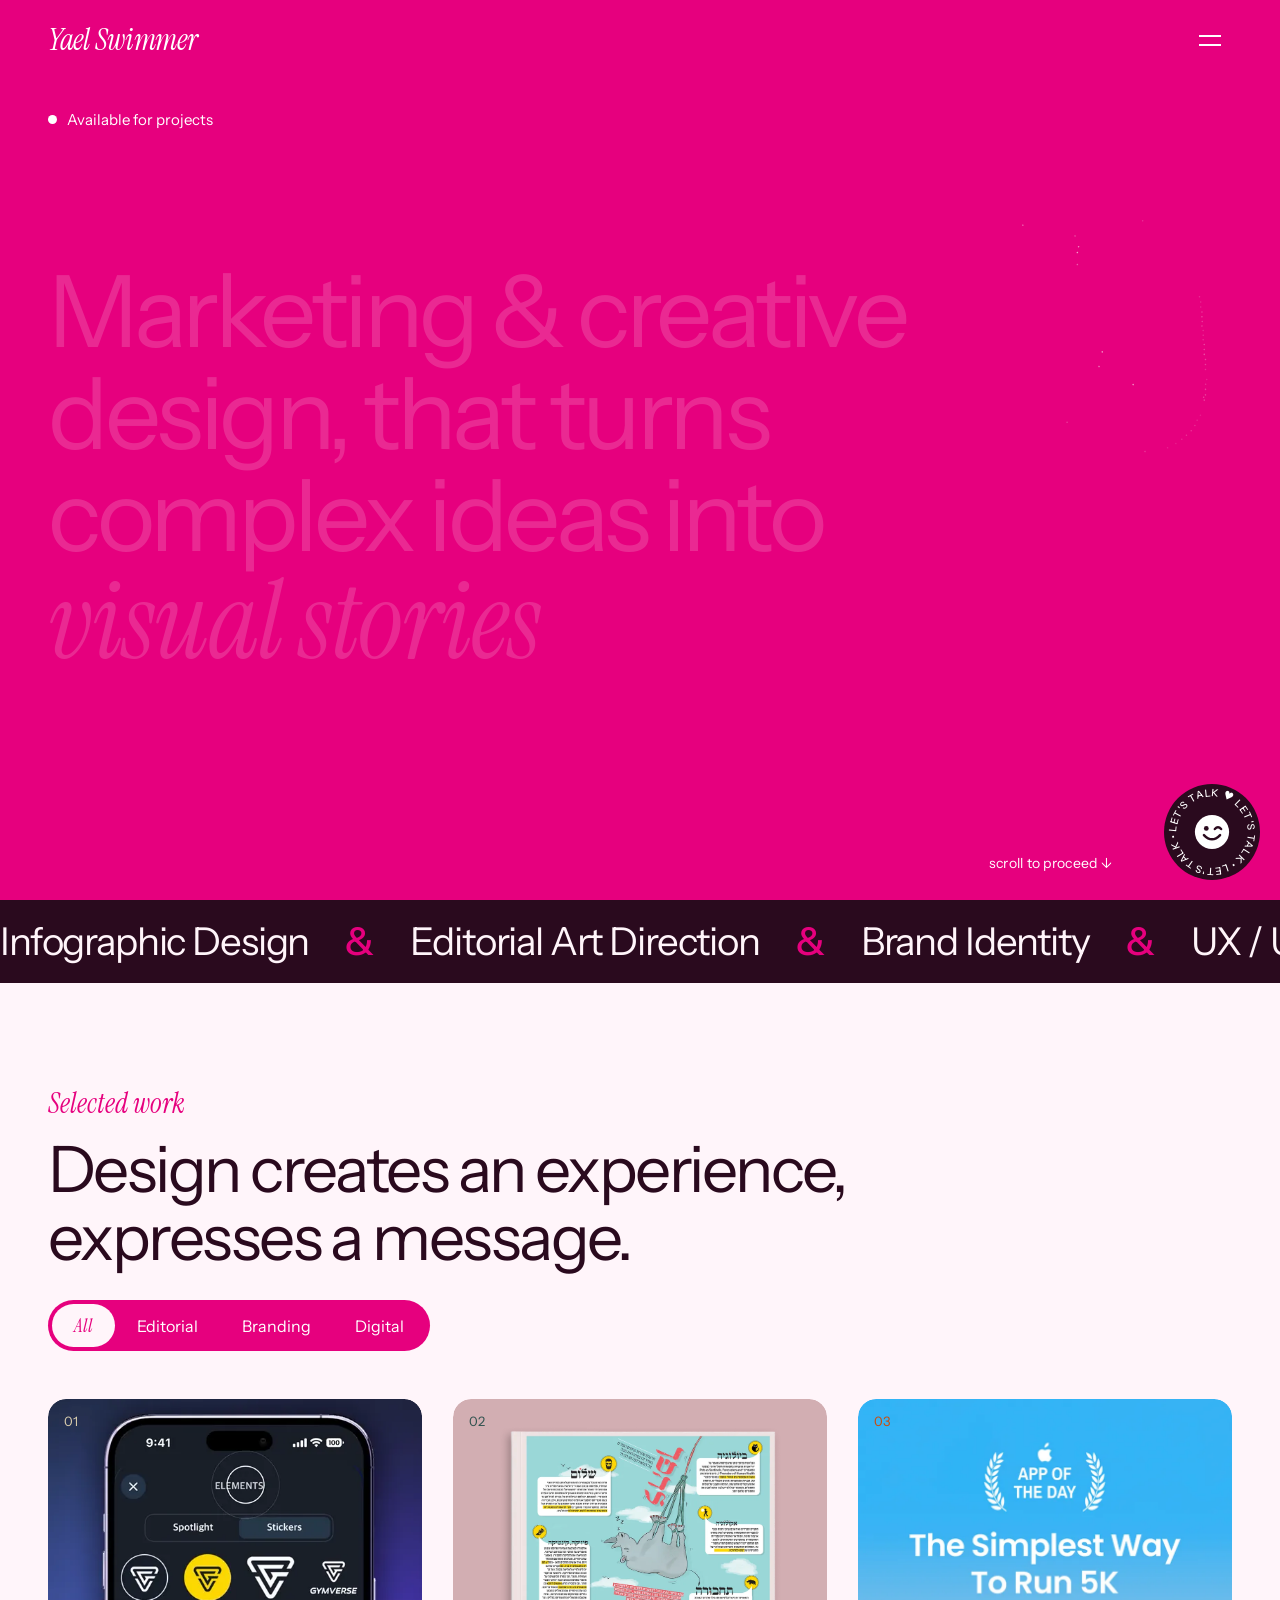
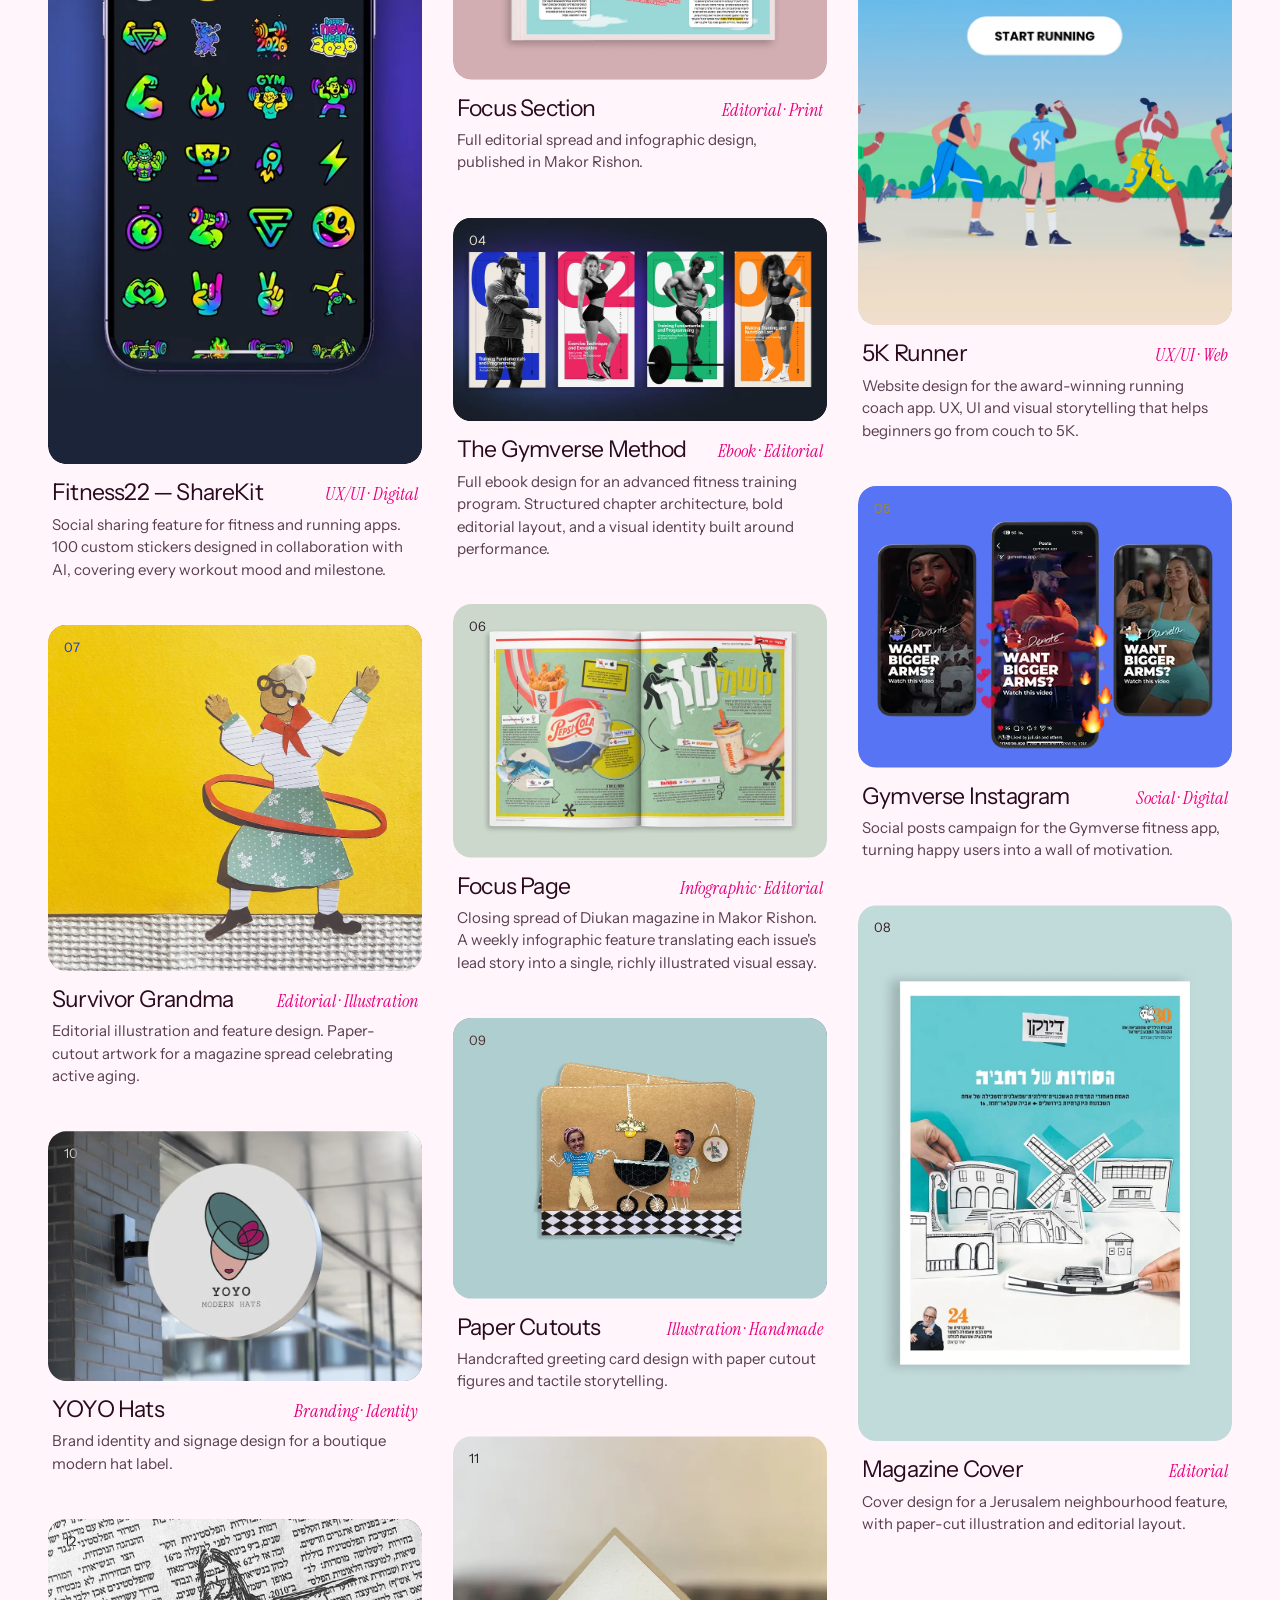
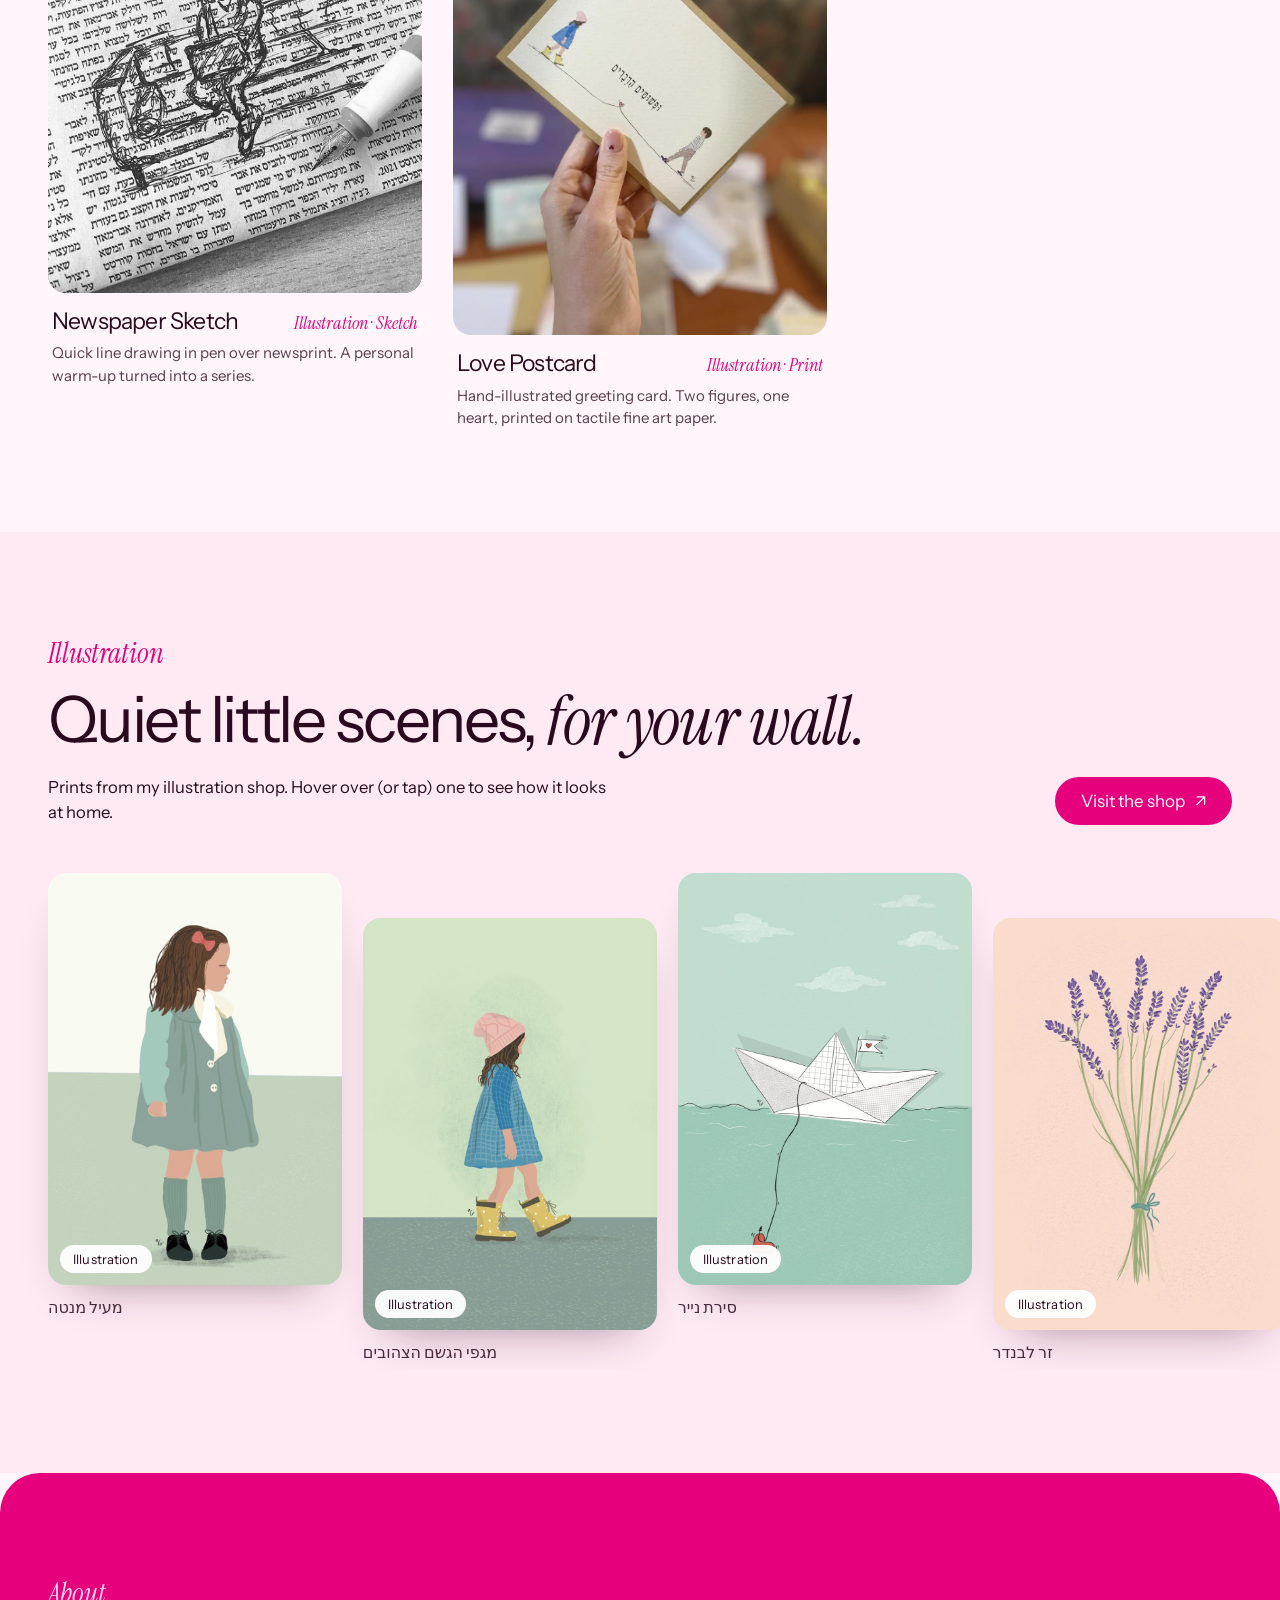
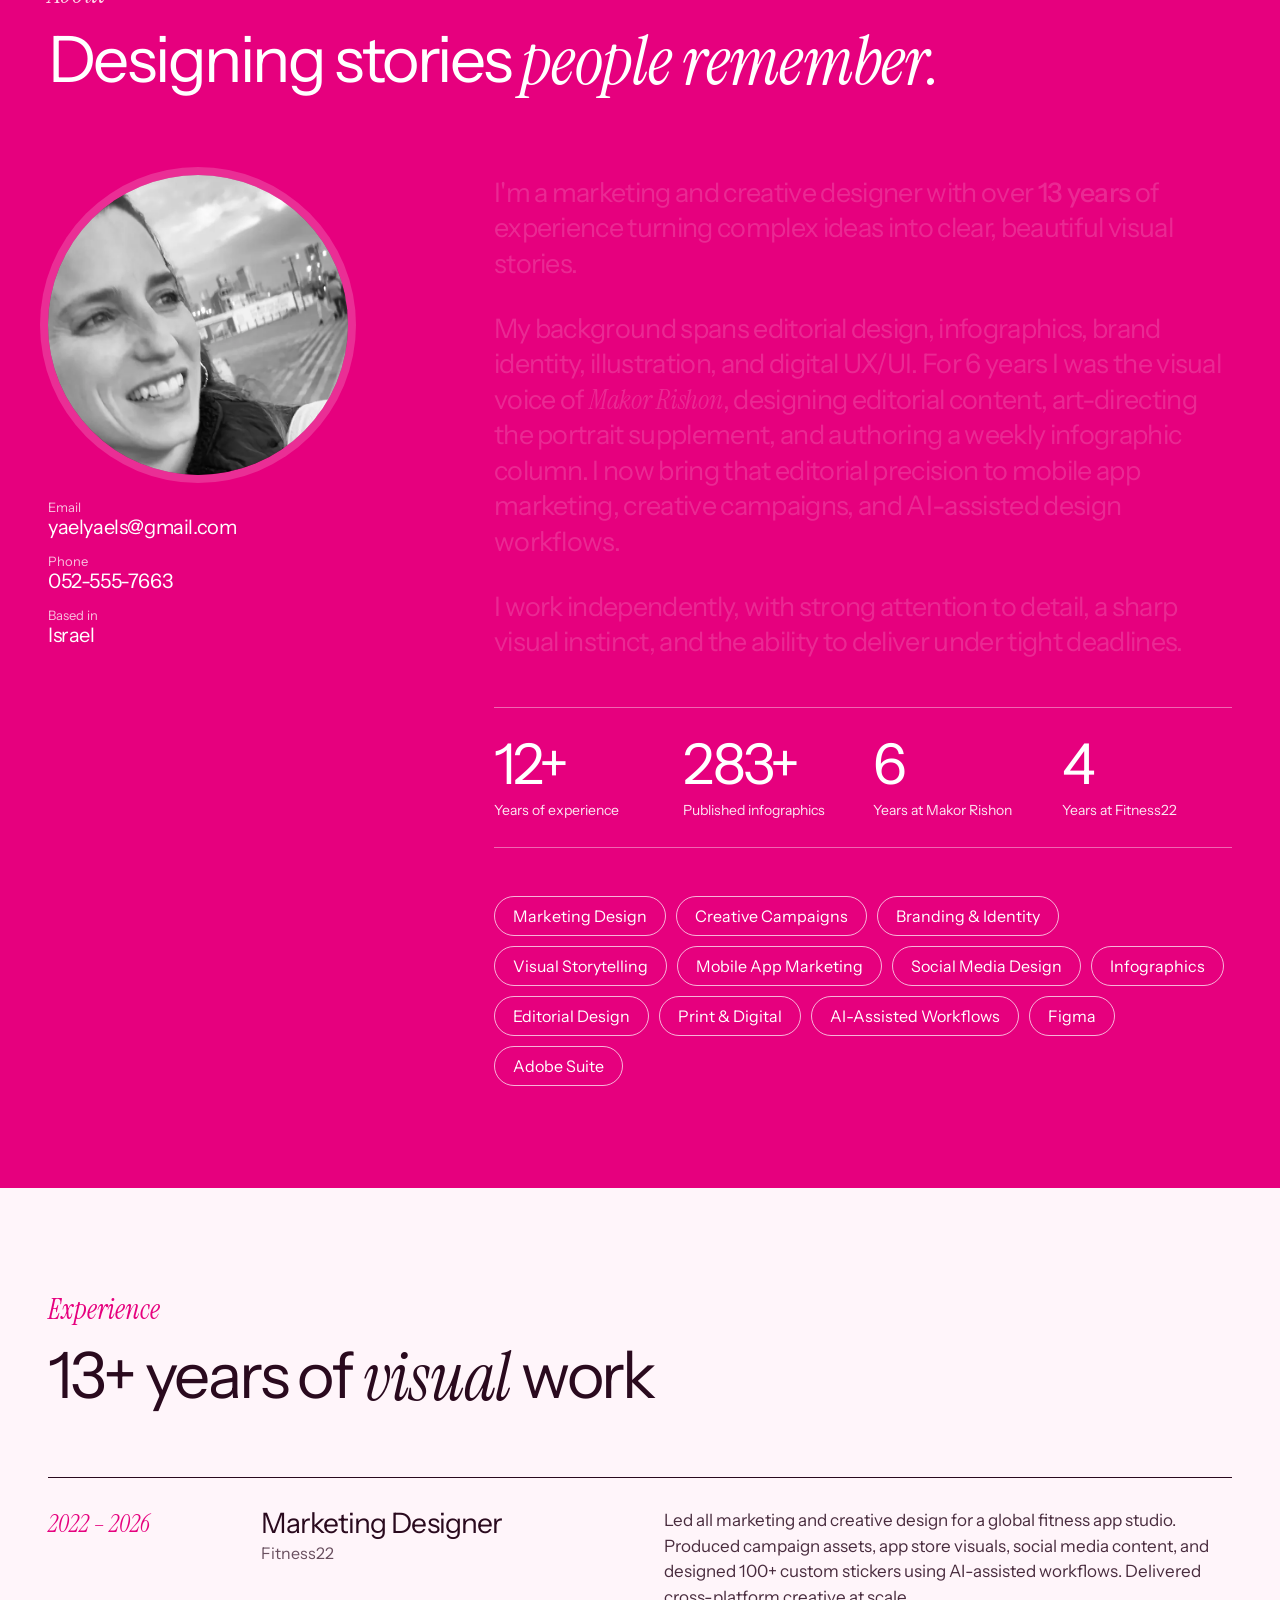
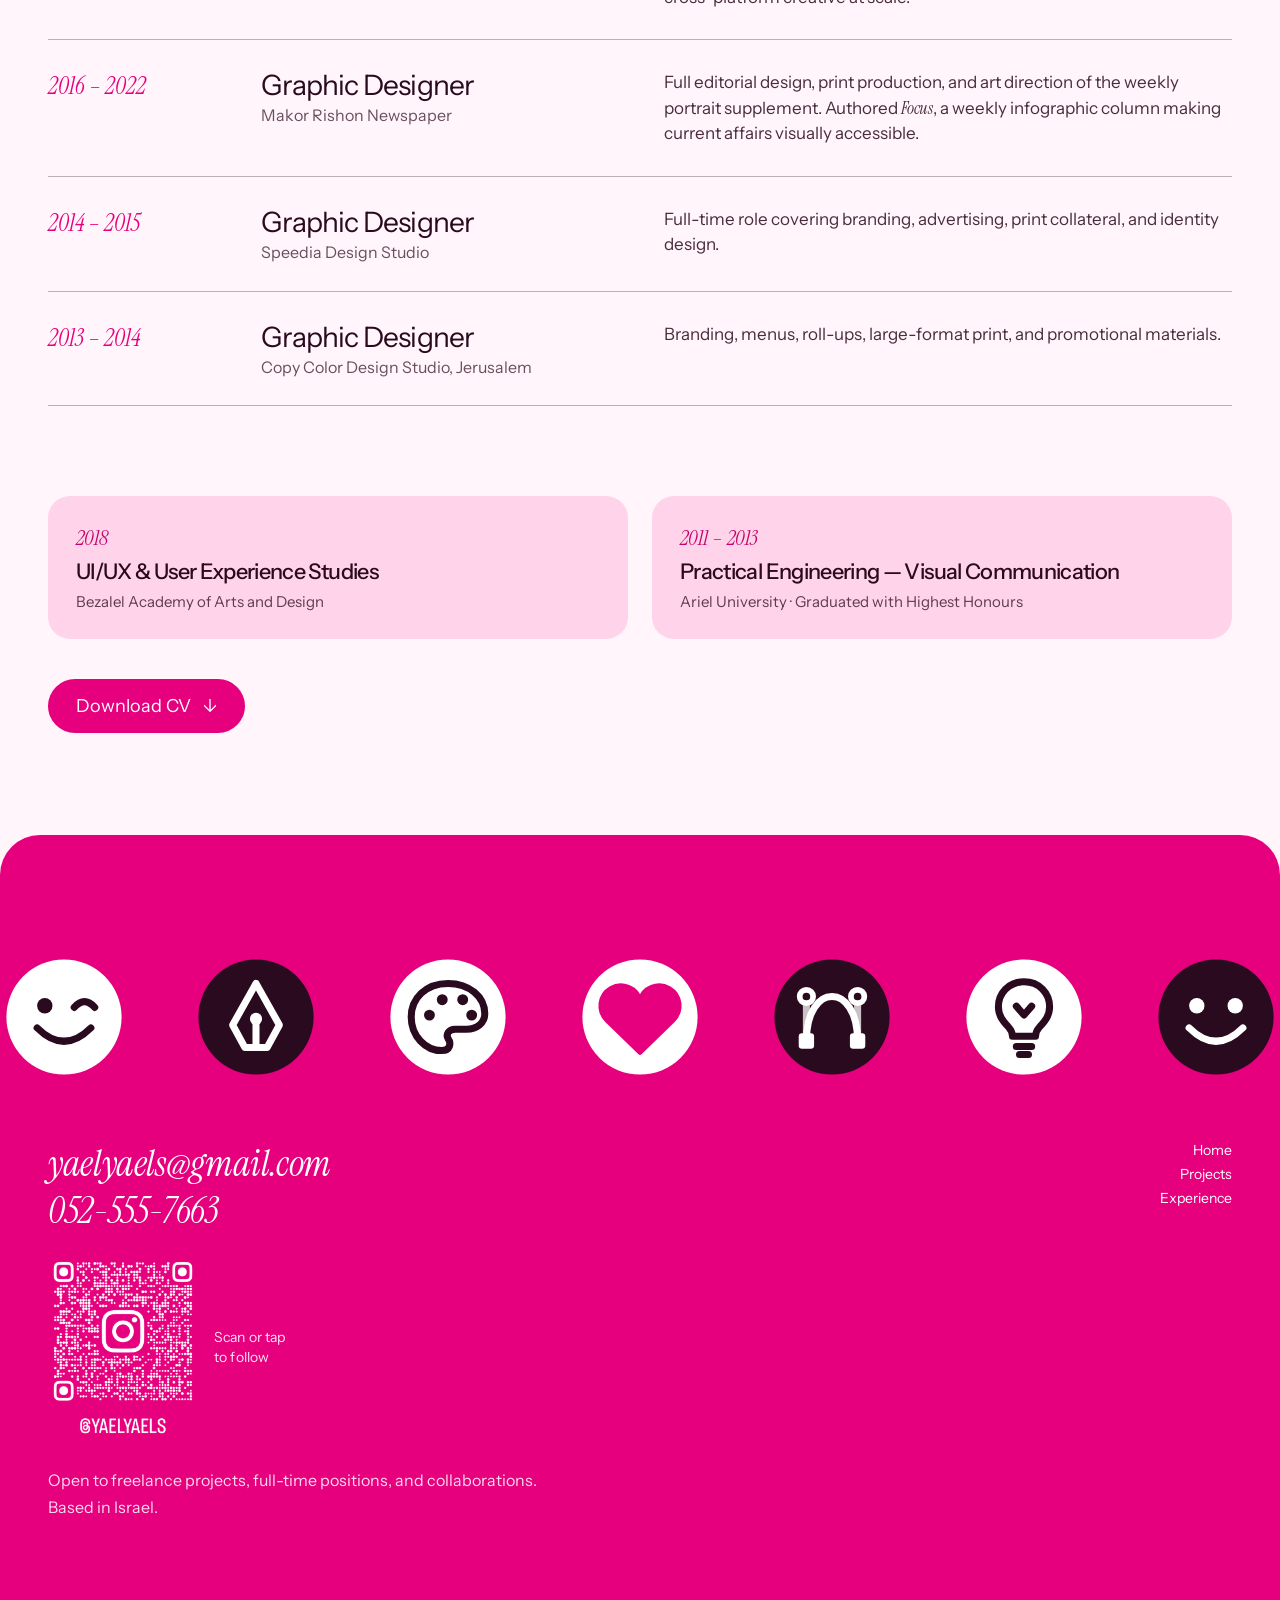
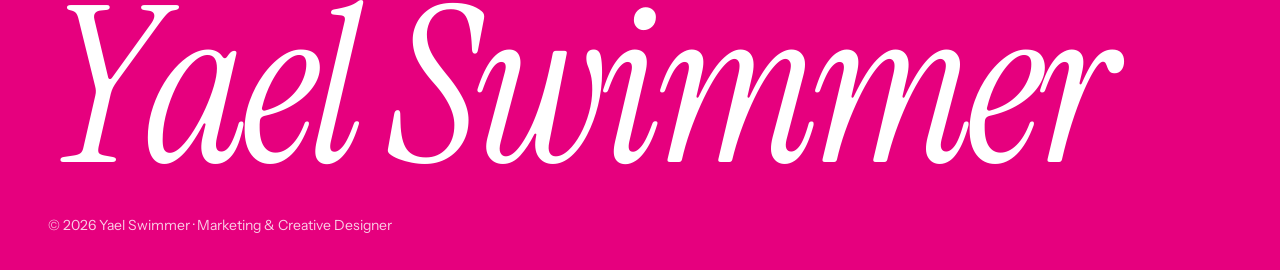
==== commit badfc201: "Hero fingerprint: subtler and more realistic (finer ridges, ink variation, edge fade, loop core), he" ====
--- a/index.html
+++ b/index.html
@@ -54,7 +54,7 @@
     .hero-wrap { height: 200vh; height: 200svh; position: relative; }
     .hero { position: sticky; top: 0; height: 100vh; height: 100svh; background: var(--fuchsia); color: #fff; overflow: hidden; }
     .hero__inner { height: 100%; display: flex; flex-direction: column; justify-content: space-between; padding: 110px var(--gutter) 28px; will-change: transform, opacity; transform-origin: 50% 40%; }
-    .hero__print { position: absolute; z-index: -1; pointer-events: none; width: clamp(190px, 52vw, 240px); right: 1vw; top: 15%; height: auto; overflow: visible; opacity: .95; }
+    .hero__print { position: absolute; z-index: -1; pointer-events: none; width: clamp(190px, 52vw, 240px); right: 1vw; top: 15%; height: auto; overflow: visible; opacity: .6; }
     @media (min-width: 861px) { .hero__print { width: clamp(280px, 24vw, 420px); right: 2.5vw; top: 17%; } }
     .hero__eyebrow { display: flex; align-items: center; gap: 10px; font-size: 15px; }
     .hero__dot { width: 9px; height: 9px; border-radius: 50%; background: #fff; animation: pulse 2s infinite; }
@@ -332,7 +332,7 @@
   <div class="hero-wrap" id="home">
     <header class="hero" data-nav="dark">
       <div class="hero__inner" id="heroInner">
-        <svg class="hero__print" id="heroPrint" viewBox="0 0 200 200" aria-hidden="true" focusable="false"><g id="printRidges" fill="none" stroke="#fff" stroke-width="1.5" stroke-linecap="round" stroke-linejoin="round"><path d="M93.0 92.4L93.1 97.3Q93.1 102.2 93.3 104.8Q93.5 107.4 94.1 111.8Q94.7 116.3 95.5 119.9Q96.4 123.6 97.8 127.3Q99.3 131.0 100.7 133.8Q102.1 136.6 103.9 139.2Q105.6 141.8 107.8 144.1Q110.0 146.5 112.6 148.5Q115.2 150.6 117.1 151.9Q119.0 153.1 121.0 154.3Q123.0 155.4 126.1 156.9Q129.2 158.3 132.7 159.5Q136.1 160.7 139.6 161.6Q143.2 162.5 146.9 163.2Q150.5 163.8 154.8 164.1Q159.1 164.3 164.3 164.4L169.6 164.4" pathLength="1" stroke-dasharray="1 1" stroke-dashoffset="1" data-d="380" data-t="900"/><path d="M86.5 70.9L85.3 71.2Q84.2 71.5 83.4 71.9Q82.6 72.3 81.9 73.0Q81.1 73.6 80.5 74.2Q80.0 74.9 79.3 76.4Q78.6 78.0 78.6 78.8Q78.5 79.5 78.6 80.7Q78.8 81.9 79.3 83.0Q79.8 84.2 80.6 85.3Q81.5 86.5 84.8 89.2Q88.0 91.8 88.8 92.6Q89.6 93.4 89.8 94.2Q90.0 95.0 90.1 99.6Q90.3 104.2 90.6 107.7Q91.0 111.2 91.6 115.1Q92.1 118.9 92.7 121.6Q93.4 124.3 94.8 128.2Q96.3 132.0 97.8 135.1Q99.2 138.2 100.4 140.2Q101.6 142.1 102.9 143.8Q104.2 145.6 106.9 148.1Q109.5 150.6 112.3 152.5Q115.1 154.4 119.3 156.8Q123.6 159.1 128.2 161.0Q132.8 162.8 137.8 164.2Q142.9 165.5 146.3 166.2Q149.8 166.8 150.6 166.8Q151.4 166.8 152.1 167.0Q152.9 167.2 153.7 167.1Q154.4 167.0 155.2 167.2Q156.0 167.4 156.8 167.3Q157.5 167.1 158.3 167.3Q159.1 167.5 159.8 167.4Q160.6 167.3 161.4 167.4Q162.2 167.6 164.1 167.4Q166.0 167.3 168.0 167.4L169.9 167.5" pathLength="1" stroke-dasharray="1 1" stroke-dashoffset="1" data-d="849" data-t="1676"/><path d="M87.3 70.9L88.8 71.1Q90.3 71.3 91.5 71.9Q92.7 72.6 93.1 72.5Q93.4 72.5 95.0 72.0Q96.5 71.4 97.7 71.4Q98.8 71.4 99.6 71.6Q100.4 71.8 101.5 72.4Q102.7 73.0 103.4 73.5Q104.1 74.1 104.7 74.9Q105.2 75.7 105.6 76.4Q106.0 77.2 106.1 78.0Q106.3 78.8 106.3 79.9Q106.3 81.1 105.7 82.6Q105.2 84.2 104.3 85.3Q103.4 86.5 100.7 88.9Q98.1 91.3 97.1 92.4Q96.2 93.4 96.1 94.2Q96.0 95.0 96.0 98.1Q96.0 101.2 96.3 105.4Q96.6 109.7 97.0 112.4Q97.3 115.1 98.1 118.5Q98.8 122.0 100.2 125.5Q101.5 129.0 102.9 131.7Q104.4 134.4 106.6 137.5Q108.9 140.7 111.6 143.4Q114.3 146.0 117.8 148.6Q121.2 151.2 123.2 152.3Q125.1 153.4 129.3 155.2Q133.6 157.0 138.2 158.2Q142.9 159.5 146.3 160.2Q149.8 160.9 150.6 160.9Q151.4 160.9 151.7 161.1Q152.1 161.3 152.9 161.2Q153.7 161.1 155.6 161.3Q157.5 161.6 158.3 161.4Q159.1 161.3 159.8 161.5Q160.6 161.7 161.4 161.5Q162.2 161.3 164.1 161.5Q166.0 161.6 166.4 161.4Q166.8 161.3 169.1 161.3L171.4 161.2" pathLength="1" stroke-dasharray="1 1" stroke-dashoffset="1" data-d="841" data-t="1693"/><path d="M84.2 66.2L83.0 66.6Q81.9 67.0 80.7 67.6Q79.5 68.2 78.4 69.0Q77.2 69.9 76.3 70.8Q75.4 71.8 74.8 73.0Q74.1 74.1 73.8 75.3Q73.4 76.4 73.3 78.0Q73.1 79.5 73.3 80.7Q73.4 81.9 73.9 83.4Q74.4 84.9 75.4 86.5Q76.4 88.1 78.0 89.6Q79.5 91.0 82.3 93.0Q85.2 95.0 85.4 95.4Q85.6 95.8 86.6 106.6Q87.6 117.4 88.4 121.6Q89.3 125.9 90.4 129.0Q91.5 132.0 92.9 135.1Q94.3 138.2 95.5 140.5Q96.8 142.9 98.2 145.0Q99.6 147.2 101.9 149.7Q104.2 152.2 106.6 154.0Q108.9 155.7 114.3 158.8Q119.7 161.9 124.3 163.9Q129.0 166.0 134.0 167.5Q139.0 168.9 145.9 170.3Q152.9 171.8 156.0 172.0Q159.1 172.3 163.7 172.0L168.3 171.7" pathLength="1" stroke-dasharray="1 1" stroke-dashoffset="1" data-d="1009" data-t="1752"/><path d="M84.9 66.0L86.9 66.0Q88.8 65.9 90.7 66.4Q92.7 67.0 95.0 66.8Q97.3 66.7 99.2 67.1Q101.2 67.5 102.7 68.4Q104.2 69.2 105.4 70.1Q106.5 71.0 107.4 72.2Q108.4 73.4 109.0 74.5Q109.6 75.7 110.0 77.2Q110.4 78.8 110.4 79.9Q110.5 81.1 110.3 82.2Q110.1 83.4 109.6 84.6Q109.2 85.7 107.9 87.5Q106.6 89.2 103.4 92.1Q100.2 95.0 100.3 99.6Q100.5 104.2 101.0 110.0Q101.6 115.8 102.1 118.1Q102.6 120.5 103.1 122.0Q103.7 123.6 104.5 125.5Q105.3 127.4 106.6 129.7Q107.9 132.0 109.5 134.4Q111.2 136.7 112.7 138.4Q114.3 140.2 117.0 142.7Q119.7 145.2 122.4 147.0Q125.1 148.9 127.8 150.2Q130.5 151.5 134.7 152.9Q139.0 154.3 143.6 155.4Q148.3 156.5 151.7 157.0Q155.2 157.5 157.9 157.5Q160.6 157.5 166.4 157.2L172.2 157.0" pathLength="1" stroke-dasharray="1 1" stroke-dashoffset="1" data-d="990" data-t="1709"/><path d="M85.7 60.9L83.8 61.4Q81.9 61.9 79.9 62.7Q78.0 63.5 76.2 64.6Q74.5 65.6 73.2 66.8Q71.8 68.1 70.8 69.5Q69.9 71.0 69.3 72.6Q68.8 74.1 68.5 76.1Q68.3 78.0 68.4 79.5Q68.4 81.1 68.6 82.2Q68.8 83.4 69.3 84.9Q69.8 86.5 71.0 88.4Q72.1 90.3 73.7 91.9Q75.4 93.4 78.3 95.4Q81.3 97.3 81.7 100.4Q82.1 103.5 82.9 112.0Q83.7 120.5 84.4 123.9Q85.2 127.4 86.0 129.7Q86.8 132.0 88.2 135.1Q89.5 138.2 91.4 141.7Q93.2 145.2 94.6 147.5Q96.1 149.8 97.8 151.9Q99.6 154.0 101.8 155.8Q103.9 157.5 106.0 158.8Q108.1 160.1 114.3 163.4Q120.4 166.8 123.9 168.4Q127.4 170.0 130.1 170.9Q132.8 171.7 142.9 174.1Q152.9 176.5 156.0 176.8Q159.1 177.1 160.6 177.1Q162.2 177.0 164.1 176.7L166.0 176.5" pathLength="1" stroke-dasharray="1 1" stroke-dashoffset="1" data-d="1161" data-t="1845"/><path d="M86.5 60.9L88.0 60.9Q89.6 61.0 91.5 61.4Q93.4 61.9 95.8 62.0Q98.1 62.1 99.6 62.6Q101.2 63.0 102.3 63.5Q103.5 64.1 105.0 65.1Q106.6 66.0 108.1 67.4Q109.5 68.7 110.7 70.3Q111.9 71.8 112.7 73.4Q113.4 74.9 113.9 76.4Q114.3 78.0 114.4 79.2Q114.5 80.3 114.5 81.9Q114.4 83.4 114.1 84.6Q113.9 85.7 113.3 87.1Q112.7 88.4 112.0 89.6Q111.2 90.7 110.0 91.9Q108.9 93.1 106.8 94.8Q104.8 96.5 104.6 96.9Q104.3 97.3 104.4 100.0Q104.6 102.7 105.2 108.9Q105.8 115.1 106.1 116.6Q106.3 118.1 106.8 119.7Q107.3 121.2 108.3 123.6Q109.3 125.9 110.4 127.8Q111.5 129.7 112.5 131.3Q113.5 132.8 115.5 135.1Q117.4 137.5 120.5 140.3Q123.6 143.2 126.3 144.9Q129.0 146.5 131.7 147.7Q134.4 148.8 139.4 150.3Q144.4 151.8 147.5 152.5Q150.6 153.2 152.9 153.4Q155.2 153.7 163.7 153.2L172.2 152.7" pathLength="1" stroke-dasharray="1 1" stroke-dashoffset="1" data-d="1134" data-t="1698"/><path d="M84.9 56.3L82.6 56.9Q80.3 57.5 77.3 58.9Q74.3 60.2 72.3 61.5Q70.3 62.8 68.8 64.2Q67.4 65.6 66.5 67.2Q65.6 68.7 64.9 71.0Q64.2 73.4 64.0 75.7Q63.7 78.0 63.9 80.7Q64.1 83.4 64.9 86.1Q65.6 88.8 66.8 90.8Q68.0 92.9 69.5 94.5Q71.0 96.1 73.8 97.9Q76.5 99.6 78.4 112.7Q80.4 125.9 81.4 129.3Q82.4 132.8 83.9 136.3Q85.4 139.8 87.5 143.6Q89.6 147.5 91.9 151.0Q94.3 154.4 96.2 156.4Q98.1 158.4 100.4 160.0L102.7 161.7" pathLength="1" stroke-dasharray="1 1" stroke-dashoffset="1" data-d="1341" data-t="1492"/><path d="M105.0 162.9L114.3 167.8Q123.6 172.7 127.4 174.1Q131.3 175.6 141.7 178.1Q152.1 180.6 155.2 180.9Q158.3 181.2 160.6 181.1L162.9 181.0" pathLength="1" stroke-dasharray="1 1" stroke-dashoffset="1" data-d="1298" data-t="1049"/><path d="M85.7 56.2L87.3 56.2Q88.8 56.2 90.7 56.6Q92.7 57.0 95.4 57.2Q98.1 57.3 99.6 57.7Q101.2 58.1 102.7 58.8Q104.2 59.5 106.2 60.7Q108.1 62.0 110.2 63.8Q112.3 65.6 113.7 67.3Q115.1 69.1 116.0 70.8Q117.0 72.6 117.5 74.1Q118.0 75.7 118.3 77.6Q118.6 79.5 118.5 81.5Q118.5 83.4 118.1 85.3Q117.7 87.3 117.1 88.8Q116.5 90.3 115.5 91.9Q114.5 93.4 113.4 94.6Q112.3 95.8 110.5 97.3Q108.7 98.8 108.7 101.2Q108.7 103.5 109.3 108.9Q110.0 114.3 110.7 117.0Q111.5 119.7 112.7 122.4Q114.0 125.1 115.1 127.0Q116.2 129.0 117.2 130.5Q118.2 132.0 119.7 133.8Q121.2 135.5 123.6 137.7Q125.9 139.9 128.2 141.4Q130.5 142.9 134.0 144.4Q137.5 145.9 141.3 147.0Q145.2 148.1 148.3 148.7Q151.4 149.4 153.3 149.5Q155.2 149.6 164.1 149.2L173.0 148.7" pathLength="1" stroke-dasharray="1 1" stroke-dashoffset="1" data-d="1280" data-t="1708"/><path d="M84.9 51.7L82.6 52.1Q80.3 52.5 77.6 53.5Q74.9 54.6 71.4 56.5Q68.0 58.4 66.0 60.1Q64.1 61.8 63.0 63.6Q61.8 65.4 61.0 67.4Q60.2 69.5 59.7 72.2Q59.1 74.9 59.0 77.6Q59.0 80.3 59.1 81.9Q59.3 83.4 59.7 85.3Q60.2 87.3 60.7 88.8Q61.3 90.3 62.0 91.9Q62.7 93.4 63.5 94.6Q64.2 95.8 65.3 97.0Q66.4 98.3 67.6 99.3Q68.7 100.3 69.9 101.1Q71.1 101.9 72.5 108.1Q73.9 114.3 75.3 122.0Q76.7 129.7 78.0 133.6Q79.3 137.5 80.3 139.8Q81.4 142.1 82.8 144.5Q84.2 146.9 86.6 150.7Q89.0 154.4 90.4 156.3L91.9 158.2" pathLength="1" stroke-dasharray="1 1" stroke-dashoffset="1" data-d="1502" data-t="1493"/><path d="M93.3 159.8L94.9 161.3Q96.5 162.7 98.8 164.2Q101.2 165.7 110.4 170.4Q119.7 175.0 122.4 176.2Q125.1 177.5 129.3 178.9Q133.6 180.3 139.4 181.9Q145.2 183.5 148.6 184.1Q152.1 184.6 155.6 184.8L159.1 185.0" pathLength="1" stroke-dasharray="1 1" stroke-dashoffset="1" data-d="1453" data-t="1114"/><path d="M116.6 97.3L114.9 98.8Q113.2 100.4 113.0 100.8Q112.7 101.2 113.1 105.4Q113.4 109.7 114.0 112.7Q114.7 115.8 115.9 118.9Q117.2 122.0 119.1 125.5Q121.0 129.0 122.6 130.9Q124.2 132.8 126.2 134.7Q128.2 136.6 130.1 138.0Q132.0 139.3 134.4 140.4Q136.7 141.6 139.4 142.4Q142.1 143.3 145.2 144.0Q148.3 144.7 152.1 145.0Q156.0 145.3 164.5 145.0L173.0 144.6" pathLength="1" stroke-dasharray="1 1" stroke-dashoffset="1" data-d="1440" data-t="1248"/><path d="M85.7 51.6L87.3 51.7Q88.8 51.7 90.7 52.0Q92.7 52.4 95.8 52.4Q98.8 52.4 100.4 52.7Q101.9 53.0 103.1 53.4Q104.2 53.8 105.8 54.6Q107.3 55.3 109.3 56.7Q111.2 58.1 113.2 59.9Q115.3 61.8 116.9 63.7Q118.6 65.6 119.5 67.2Q120.5 68.7 121.2 70.7Q122.0 72.6 122.3 74.1Q122.6 75.7 122.7 77.6Q122.8 79.5 122.6 81.9Q122.4 84.2 121.9 86.5Q121.4 88.8 120.6 90.7Q119.9 92.7 119.0 94.1L118.1 95.5" pathLength="1" stroke-dasharray="1 1" stroke-dashoffset="1" data-d="1383" data-t="1099"/><path d="M84.2 47.1L81.5 47.4Q78.8 47.8 76.4 48.7Q74.1 49.5 70.3 51.6Q66.4 53.7 64.1 55.4Q61.9 57.1 60.6 58.7Q59.3 60.2 58.0 62.5Q56.8 64.9 55.9 67.6Q54.9 70.3 54.4 73.0Q54.0 75.7 54.0 77.6Q54.0 79.5 54.2 81.5Q54.5 83.4 55.0 85.3Q55.5 87.3 56.3 89.6Q57.1 91.9 58.1 93.8Q59.0 95.8 60.0 97.3Q61.0 98.8 62.1 100.2Q63.3 101.6 64.8 102.9Q66.2 104.2 67.5 109.7Q68.9 115.1 70.5 123.2Q72.2 131.3 73.1 134.0Q74.0 136.7 75.0 139.0Q76.0 141.3 78.2 145.2Q80.4 149.0 84.2 154.5Q88.0 159.9 90.3 162.4Q92.7 164.9 95.4 166.8Q98.1 168.8 107.7 173.6Q117.4 178.4 120.5 179.7Q123.6 181.0 133.6 184.2Q143.6 187.5 145.9 187.9Q148.3 188.4 151.0 188.5L153.7 188.7" pathLength="1" stroke-dasharray="1 1" stroke-dashoffset="1" data-d="1630" data-t="2022"/><path d="M84.9 47.0L88.8 47.3Q92.7 47.6 95.0 47.4Q97.3 47.2 98.8 47.2Q100.4 47.3 101.9 47.5Q103.5 47.8 105.0 48.4Q106.6 48.9 108.9 50.4Q111.2 51.8 114.3 54.5Q117.4 57.2 119.5 59.5Q121.6 61.8 123.1 64.1Q124.6 66.4 125.3 68.3Q126.1 70.3 126.5 72.6Q127.0 74.9 127.1 77.2Q127.1 79.5 126.7 82.2Q126.4 84.9 125.7 87.6Q125.1 90.3 124.2 92.7Q123.3 95.0 122.0 96.9Q120.8 98.8 119.1 100.6Q117.4 102.3 117.2 102.5Q117.1 102.7 117.1 103.1Q117.1 103.5 117.5 106.9Q117.8 110.4 118.6 113.5Q119.3 116.6 121.5 121.2Q123.7 125.9 125.5 128.2Q127.3 130.5 129.3 132.3Q131.3 134.1 133.2 135.4Q135.1 136.6 137.5 137.6Q139.8 138.5 141.7 139.0Q143.6 139.5 146.3 140.0Q149.0 140.4 152.5 140.7Q156.0 140.9 161.0 141.0Q166.0 141.1 169.4 140.8L172.8 140.5" pathLength="1" stroke-dasharray="1 1" stroke-dashoffset="1" data-d="1571" data-t="1723"/><path d="M63.4 50.2L66.9 48.1Q70.3 46.0 72.2 45.0Q74.1 44.1 76.1 43.5Q78.0 42.9 80.3 42.6Q82.6 42.3 87.6 42.5Q92.7 42.6 95.8 42.3Q98.8 42.0 100.8 42.2Q102.7 42.3 103.9 42.6Q105.0 42.9 106.6 43.6Q108.1 44.2 110.8 46.0Q113.5 47.8 117.4 51.3Q121.2 54.8 123.6 57.5Q126.0 60.2 127.5 62.9Q129.0 65.6 130.0 68.7Q130.9 71.8 131.1 74.1Q131.4 76.4 131.4 78.4Q131.4 80.3 131.1 82.2Q130.9 84.2 130.3 86.5Q129.8 88.8 129.0 91.5Q128.1 94.2 127.3 96.1Q126.4 98.1 125.4 99.6Q124.5 101.2 123.1 102.7Q121.7 104.2 122.4 109.3Q123.2 114.3 124.4 117.8Q125.7 121.2 126.6 122.9Q127.4 124.6 129.0 126.4Q130.5 128.2 132.0 129.5Q133.6 130.9 135.5 132.0Q137.5 133.2 139.4 133.9Q141.3 134.6 144.8 135.3Q148.3 135.9 153.3 136.3Q158.3 136.8 162.2 136.9Q166.0 137.0 169.1 136.7L172.2 136.4" pathLength="1" stroke-dasharray="1 1" stroke-dashoffset="1" data-d="1711" data-t="1874"/><path d="M61.2 51.7L59.8 52.9Q58.5 54.1 57.2 55.6Q55.9 57.1 54.7 59.1Q53.6 61.0 52.5 63.3Q51.4 65.6 50.8 67.6Q50.1 69.5 49.7 71.4Q49.3 73.4 49.2 75.3Q49.1 77.2 49.2 79.2Q49.4 81.1 50.2 84.6Q51.1 88.0 52.6 91.9Q54.1 95.8 55.6 98.5Q57.1 101.2 59.3 103.9Q61.5 106.6 62.6 112.7Q63.8 118.9 65.3 124.3Q66.9 129.7 68.9 135.1Q71.0 140.5 73.1 144.4Q75.1 148.3 79.1 154.1Q83.1 159.8 85.2 162.5Q87.3 165.1 89.2 167.0Q91.1 168.9 93.4 170.5Q95.8 172.2 103.1 176.0Q110.4 179.8 113.5 181.3Q116.6 182.7 128.6 186.8Q140.5 190.9 143.3 191.6L146.1 192.3" pathLength="1" stroke-dasharray="1 1" stroke-dashoffset="1" data-d="1783" data-t="1897"/><path d="M137.5 194.1L133.2 192.6Q129.0 191.2 123.6 189.6Q118.1 188.1 116.2 187.3Q114.3 186.6 111.4 185.2Q108.6 183.8 100.6 179.4Q92.7 175.1 90.3 173.4Q88.0 171.7 86.4 170.0Q84.7 168.3 82.5 165.6Q80.3 162.8 76.8 157.8Q73.3 152.9 70.9 148.6Q68.4 144.4 64.6 135.9Q60.9 127.4 59.8 124.7Q58.8 122.0 58.2 120.1Q57.6 118.1 56.9 113.1Q56.1 108.1 54.6 106.2Q53.2 104.2 51.9 101.9Q50.6 99.6 49.3 96.5Q48.0 93.4 47.1 90.3Q46.1 87.3 45.4 83.4Q44.8 79.5 44.7 77.6Q44.6 75.7 44.7 73.7Q44.9 71.8 45.2 70.3Q45.5 68.7 46.0 67.2Q46.5 65.6 48.1 62.2Q49.8 58.7 51.5 56.0Q53.3 53.2 55.2 51.3Q57.1 49.3 62.9 45.4Q68.7 41.4 70.3 40.6Q71.8 39.8 73.4 39.2Q74.9 38.6 76.9 38.2Q78.8 37.8 81.1 37.5Q83.4 37.3 88.0 37.3Q92.7 37.4 95.8 37.2Q98.8 37.0 100.4 37.2Q101.9 37.4 103.9 37.8Q105.8 38.3 107.3 38.9Q108.9 39.5 110.2 40.2Q111.6 40.9 113.3 42.1Q115.1 43.3 116.9 44.8Q118.7 46.3 121.7 49.0Q124.6 51.7 126.5 53.7Q128.3 55.6 129.2 56.8Q130.0 57.9 130.9 59.5Q131.8 61.0 132.5 62.5Q133.1 64.1 133.7 66.0Q134.3 68.0 134.7 70.3Q135.1 72.6 135.4 74.9Q135.6 77.2 135.6 79.5Q135.5 81.9 135.2 84.2Q134.9 86.5 134.2 89.2Q133.5 91.9 132.3 95.0Q131.1 98.1 130.0 100.2Q129.0 102.3 127.7 104.1Q126.5 105.8 127.0 109.7Q127.6 113.5 128.5 116.2Q129.3 118.9 130.0 120.5Q130.7 122.0 132.0 123.6Q133.4 125.1 135.0 126.4Q136.7 127.7 138.2 128.5Q139.8 129.4 142.1 130.1Q144.4 130.8 149.0 131.6Q153.7 132.3 156.4 132.5Q159.1 132.7 162.5 132.7Q166.0 132.7 169.1 132.5L172.2 132.2" pathLength="1" stroke-dasharray="1 1" stroke-dashoffset="1" data-d="1894" data-t="3170"/><path d="M112.9 190.7L101.2 184.6Q89.6 178.5 87.4 176.9Q85.2 175.3 83.5 173.6Q81.9 172.0 77.9 166.7Q73.9 161.4 70.9 157.0Q68.0 152.5 61.4 139.2Q54.9 125.9 53.7 122.0Q52.4 118.1 51.8 114.3Q51.2 110.4 49.9 108.5Q48.6 106.6 47.5 104.6Q46.4 102.7 45.3 100.4Q44.2 98.1 43.5 96.1Q42.8 94.2 42.0 91.1Q41.3 88.0 40.9 84.2Q40.5 80.3 40.5 75.7Q40.6 71.0 40.9 69.1Q41.2 67.2 41.6 65.6Q42.0 64.1 42.9 62.2Q43.7 60.2 44.7 58.3Q45.8 56.4 47.2 54.1Q48.6 51.9 50.0 50.3Q51.3 48.6 53.4 46.8Q55.6 44.9 61.8 40.7Q68.0 36.5 70.7 35.4Q73.4 34.2 76.4 33.4Q79.5 32.7 81.9 32.4Q84.2 32.1 86.1 32.0Q88.0 31.9 92.7 32.1Q97.3 32.3 99.2 32.5Q101.2 32.7 103.1 33.1Q105.0 33.4 106.9 34.0Q108.9 34.6 110.4 35.3Q112.0 35.9 113.7 36.9Q115.3 37.8 117.5 39.5Q119.7 41.1 122.7 43.7Q125.8 46.3 129.0 49.4Q132.1 52.5 133.2 54.1Q134.4 55.6 135.1 57.0Q135.9 58.4 137.0 61.7Q138.1 64.9 138.6 67.6Q139.1 70.3 139.4 73.4Q139.7 76.4 139.7 79.5Q139.8 82.6 139.5 84.9Q139.3 87.3 138.8 89.2Q138.4 91.1 137.5 93.4Q136.7 95.8 135.5 98.5Q134.3 101.2 132.7 104.2Q131.0 107.3 131.4 110.0Q131.8 112.7 132.9 115.8Q133.9 118.9 135.3 120.4Q136.7 122.0 138.2 123.1Q139.8 124.2 141.3 125.0Q142.9 125.7 144.8 126.3Q146.7 126.9 149.8 127.5Q152.9 128.1 154.8 128.3Q156.8 128.5 159.1 128.5Q161.4 128.6 166.4 128.3L171.4 128.1" pathLength="1" stroke-dasharray="1 1" stroke-dashoffset="1" data-d="2030" data-t="3090"/><path d="M73.0 168.3L70.2 164.5Q67.4 160.6 65.8 157.9Q64.1 155.2 60.9 148.6Q57.8 142.1 54.6 135.9Q51.4 129.7 50.0 125.9Q48.6 122.0 47.6 117.0Q46.5 112.0 43.9 107.7Q41.2 103.5 40.3 101.5Q39.3 99.6 38.6 97.8Q37.8 95.9 37.2 93.1Q36.5 90.3 36.2 87.6Q36.0 84.9 36.1 79.5Q36.1 74.1 36.5 69.9Q36.8 65.6 37.4 62.9Q38.1 60.2 39.2 57.9Q40.3 55.6 42.9 51.7Q45.5 47.9 47.5 45.8Q49.4 43.7 56.4 38.8Q63.4 34.0 65.7 32.7Q68.0 31.4 70.3 30.5Q72.6 29.6 75.3 28.9Q78.0 28.1 80.3 27.6Q82.6 27.1 84.2 26.9Q85.7 26.8 87.3 26.8Q88.8 26.8 93.1 27.2Q97.3 27.7 101.5 28.4Q105.8 29.1 108.9 30.0Q112.0 30.8 114.3 31.9Q116.6 33.1 118.9 34.7Q121.2 36.4 125.9 40.3Q130.5 44.3 133.2 47.0Q135.9 49.7 136.9 51.1Q138.0 52.5 138.9 54.1Q139.8 55.6 140.4 57.1Q141.1 58.7 141.7 60.6Q142.3 62.5 143.0 66.4Q143.7 70.3 143.8 75.7Q144.0 81.1 143.8 83.4Q143.7 85.7 143.3 88.0Q142.9 90.3 142.5 91.9Q142.1 93.5 141.3 95.5Q140.5 97.5 139.1 100.5Q137.6 103.5 136.3 105.8Q135.0 108.1 135.2 109.7Q135.5 111.2 136.4 113.9Q137.4 116.6 138.6 117.8Q139.8 118.9 141.3 120.0Q142.9 121.0 144.8 121.8Q146.7 122.7 148.6 123.2Q150.6 123.7 153.7 124.1Q156.8 124.5 164.1 124.3L171.4 124.1" pathLength="1" stroke-dasharray="1 1" stroke-dashoffset="1" data-d="2137" data-t="2875"/><path d="M142.9 52.4L144.3 55.6Q145.7 58.7 146.7 61.8Q147.6 64.9 148.0 67.6Q148.5 70.3 148.5 73.4Q148.6 76.4 148.1 81.5Q147.6 86.5 146.8 90.3Q146.0 94.2 144.8 97.3Q143.5 100.4 141.2 104.6Q138.9 108.9 139.0 109.7Q139.1 110.4 139.6 112.0Q140.1 113.5 140.8 114.3Q141.4 115.1 143.0 116.2Q144.6 117.4 146.1 118.0Q147.5 118.7 149.4 119.3Q151.4 119.8 153.7 120.1Q156.0 120.4 160.6 120.2Q165.3 120.0 168.0 120.1L170.7 120.2" pathLength="1" stroke-dasharray="1 1" stroke-dashoffset="1" data-d="2318" data-t="1277"/><path d="M53.3 34.8L57.1 32.2Q61.0 29.7 62.9 28.6Q64.9 27.6 67.2 26.7Q69.5 25.8 74.5 24.3Q79.5 22.8 81.5 22.4Q83.4 22.1 85.3 22.0Q87.3 22.0 93.1 22.7L98.8 23.4" pathLength="1" stroke-dasharray="1 1" stroke-dashoffset="1" data-d="2244" data-t="965"/><path d="M46.5 131.3L45.4 127.8Q44.4 124.3 43.5 119.3Q42.6 114.3 40.4 110.8Q38.1 107.3 36.8 105.0Q35.5 102.7 34.5 100.4Q33.5 98.1 32.9 95.8Q32.2 93.4 31.8 91.1Q31.4 88.8 31.3 86.5Q31.1 84.2 31.5 75.7Q31.8 67.2 32.0 64.5Q32.3 61.8 32.6 59.8Q33.0 57.9 33.6 56.4Q34.2 54.8 35.0 53.3Q35.9 51.7 38.4 48.3Q41.0 44.8 42.5 43.0Q44.0 41.3 45.6 40.0Q47.1 38.7 49.4 37.2L51.7 35.7" pathLength="1" stroke-dasharray="1 1" stroke-dashoffset="1" data-d="2204" data-t="1340"/><path d="M150.7 60.2L151.5 62.9Q152.3 65.6 152.7 68.0Q153.1 70.3 153.2 72.6Q153.3 74.9 153.0 77.2Q152.8 79.5 151.8 84.6Q150.9 89.6 150.1 92.7Q149.4 95.8 148.2 98.8Q147.0 101.9 144.8 105.8Q142.7 109.7 142.9 110.4Q143.2 111.2 143.8 111.8Q144.4 112.5 145.9 113.4Q147.3 114.3 148.6 114.8Q149.8 115.2 151.4 115.6Q152.9 116.0 154.4 116.2Q156.0 116.4 160.2 116.3Q164.5 116.2 167.6 116.2L170.7 116.3" pathLength="1" stroke-dasharray="1 1" stroke-dashoffset="1" data-d="2468" data-t="1184"/><path d="M26.3 72.1L26.2 75.4Q26.1 78.8 26.2 81.9Q26.4 84.9 26.8 88.0Q27.1 91.1 27.7 93.8Q28.3 96.5 29.0 98.8Q29.7 101.2 30.8 103.5Q31.8 105.8 35.0 110.8Q38.2 115.8 38.5 117.4L38.7 118.9" pathLength="1" stroke-dasharray="1 1" stroke-dashoffset="1" data-d="2563" data-t="972"/><path d="M157.1 68.0L157.3 69.9Q157.5 71.8 157.5 73.7Q157.5 75.7 156.9 79.5Q156.2 83.4 154.1 91.5Q151.9 99.6 150.9 101.9Q149.9 104.2 148.7 106.6Q147.4 108.9 147.4 109.3Q147.4 109.7 149.4 110.5Q151.4 111.4 153.7 111.8Q156.0 112.3 162.9 112.4L169.9 112.5" pathLength="1" stroke-dasharray="1 1" stroke-dashoffset="1" data-d="2616" data-t="1081"/><path d="M154.9 101.9L153.9 104.7Q152.9 107.5 155.2 108.0Q157.5 108.5 163.7 108.6L169.9 108.7" pathLength="1" stroke-dasharray="1 1" stroke-dashoffset="1" data-d="2771" data-t="799"/><path d="M155.9 98.8L158.1 91.1Q160.3 83.4 160.6 81.5Q161.0 79.5 161.2 77.2L161.4 74.9" pathLength="1" stroke-dasharray="1 1" stroke-dashoffset="1" data-d="2760" data-t="810"/><path d="M164.6 81.1L163.9 84.2Q163.3 87.3 160.7 95.8Q158.2 104.2 158.6 104.5Q159.1 104.7 160.2 104.8Q161.4 104.9 165.6 104.9L169.9 104.8" pathLength="1" stroke-dasharray="1 1" stroke-dashoffset="1" data-d="2916" data-t="883"/><path d="M167.2 88.0L165.3 94.2Q163.5 100.4 163.6 100.7Q163.7 101.1 166.4 100.9L169.1 100.8" pathLength="1" stroke-dasharray="1 1" stroke-dashoffset="1" data-d="3066" data-t="773"/></g><path id="printHeart" transform="translate(93.0 84.0) scale(0) translate(-93.0 -84.0)" fill="#fff" d="M93.0 79.1L93.1 78.6Q93.2 78.2 93.4 77.8Q93.6 77.4 93.9 76.9Q94.2 76.4 94.5 76.2Q94.8 75.9 95.3 75.5Q95.9 75.1 96.3 75.0Q96.7 74.8 97.1 74.7Q97.6 74.6 98.0 74.6Q98.5 74.6 99.0 74.7Q99.5 74.8 99.9 75.0Q100.4 75.1 100.8 75.4Q101.2 75.6 101.6 76.0Q102.0 76.3 102.3 76.7Q102.6 77.0 102.8 77.5Q103.0 77.9 103.2 78.3Q103.3 78.8 103.4 79.3Q103.4 79.8 103.4 80.3Q103.3 80.7 103.2 81.2Q103.0 81.7 102.8 82.2Q102.6 82.7 102.3 83.1Q102.0 83.6 101.6 84.1Q101.2 84.5 100.8 84.9Q100.4 85.4 98.3 87.2Q96.3 89.0 95.5 89.7Q94.8 90.4 94.5 90.8Q94.2 91.1 93.9 91.6Q93.6 92.0 93.4 92.3Q93.2 92.7 93.1 93.1Q93.0 93.4 92.9 93.1Q92.8 92.7 92.6 92.3Q92.4 92.0 92.1 91.6Q91.8 91.1 91.5 90.8Q91.2 90.4 90.5 89.7Q89.7 89.0 87.7 87.2Q85.6 85.4 85.2 84.9Q84.8 84.5 84.4 84.1Q84.0 83.6 83.7 83.1Q83.4 82.7 83.2 82.2Q83.0 81.7 82.8 81.2Q82.7 80.7 82.6 80.3Q82.6 79.8 82.6 79.3Q82.7 78.8 82.8 78.3Q83.0 77.9 83.2 77.5Q83.4 77.0 83.7 76.7Q84.0 76.3 84.4 76.0Q84.8 75.6 85.2 75.4Q85.6 75.1 86.1 75.0Q86.5 74.8 87.0 74.7Q87.5 74.6 88.0 74.6Q88.4 74.6 88.9 74.7Q89.3 74.8 89.7 75.0Q90.1 75.1 90.7 75.5Q91.2 75.9 91.5 76.2Q91.8 76.4 92.1 76.9Q92.4 77.4 92.6 77.8Q92.8 78.2 92.9 78.6Z"/></svg>
+        <svg class="hero__print" id="heroPrint" viewBox="0 0 200 200" aria-hidden="true" focusable="false"><defs><radialGradient id="printFade" gradientUnits="userSpaceOnUse" cx="0" cy="0" r="100" gradientTransform="translate(102 104) rotate(58) scale(.98 .68)"><stop offset="0" stop-color="#fff"/><stop offset=".55" stop-color="#fff"/><stop offset="1" stop-color="#5a5a5a"/></radialGradient><mask id="printMask" maskUnits="userSpaceOnUse" x="0" y="0" width="200" height="200"><rect width="200" height="200" fill="url(#printFade)"/></mask></defs><g mask="url(#printMask)"><g id="printRidges" fill="none" stroke="#fff" stroke-width="1" stroke-linecap="round" stroke-linejoin="round"><path d="M93.0 86.0L93.0 89.8Q93.0 93.6 93.1 95.8Q93.3 98.0 94.1 103.3Q95.0 108.5 96.0 112.3Q97.0 116.0 98.4 119.7Q99.8 123.4 101.2 126.1Q102.5 128.9 104.3 131.4Q106.0 134.0 108.2 136.3Q110.4 138.7 112.9 140.9Q115.5 143.0 117.3 144.3Q119.2 145.6 121.1 146.8Q123.0 148.0 126.1 149.5Q129.1 151.0 132.4 152.2Q135.7 153.4 139.1 154.4Q142.6 155.4 146.5 156.2Q150.4 157.0 160.7 158.0L171.0 159.0" pathLength="1" stroke-dasharray="1 1" stroke-dashoffset="1" stroke-opacity="1.0" data-d="300" data-t="900"/><path d="M92.7 83.9L92.3 84.1Q91.9 84.2 91.6 84.6Q91.2 84.9 91.1 85.3Q91.0 85.7 91.1 90.3Q91.2 95.0 91.4 97.3Q91.7 99.6 92.1 102.3Q92.5 105.0 93.3 108.9Q94.1 112.7 95.4 116.6Q96.7 120.5 97.0 120.8Q97.3 121.2 97.3 121.6Q97.3 122.0 98.1 123.6Q98.9 125.1 98.9 125.5Q99.0 125.9 99.9 127.8Q100.9 129.7 101.3 130.1Q101.6 130.5 101.8 131.0Q101.9 131.4 102.6 132.5Q103.3 133.6 104.5 135.2Q105.8 136.8 107.3 138.4Q108.9 140.0 110.8 141.7Q112.7 143.4 113.1 143.5Q113.5 143.6 113.9 144.1Q114.3 144.6 115.3 145.3Q116.3 145.9 116.8 146.2Q117.4 146.4 117.8 146.8Q118.1 147.2 119.3 147.9Q120.5 148.6 120.8 148.6Q121.2 148.7 121.6 149.1Q122.0 149.5 122.8 149.8Q123.6 150.1 123.9 150.4Q124.3 150.7 124.7 150.8L125.1 150.8" pathLength="1" stroke-dasharray="1 1" stroke-dashoffset="1" stroke-opacity="0.97" data-d="640" data-t="1087"/><path d="M127.4 151.8L127.8 152.1Q128.2 152.5 129.0 152.6Q129.7 152.8 130.1 153.1Q130.5 153.5 131.3 153.6Q132.0 153.8 132.4 154.1Q132.8 154.4 133.6 154.5Q134.4 154.7 134.7 154.9Q135.1 155.2 137.1 155.6Q139.0 156.1 139.4 156.3Q139.8 156.6 140.5 156.6Q141.3 156.7 141.7 156.9Q142.1 157.2 142.9 157.2Q143.6 157.2 144.0 157.4Q144.4 157.7 145.2 157.6Q145.9 157.5 146.7 157.9Q147.5 158.3 148.3 158.2Q149.0 158.1 149.4 158.4Q149.8 158.7 150.2 158.7Q150.6 158.7 151.0 158.6Q151.4 158.4 152.1 158.8Q152.9 159.1 153.3 159.1Q153.7 159.1 154.1 158.9Q154.4 158.7 155.2 159.1Q156.0 159.4 156.4 159.4Q156.8 159.4 157.1 159.2Q157.5 159.0 158.3 159.4Q159.1 159.8 159.5 159.8Q159.8 159.7 160.2 159.5Q160.6 159.3 161.4 159.7Q162.2 160.1 162.9 159.9Q163.7 159.8 164.1 160.0Q164.5 160.3 165.3 160.2Q166.0 160.0 166.4 160.2Q166.8 160.5 167.6 160.4Q168.3 160.4 168.7 160.6Q169.1 160.7 170.3 160.8L171.4 160.9" pathLength="1" stroke-dasharray="1 1" stroke-dashoffset="1" stroke-opacity="0.98" data-d="628" data-t="883"/><path d="M106.2 131.3L107.1 132.4Q107.9 133.6 109.3 135.1Q110.8 136.7 114.1 139.5Q117.4 142.4 119.7 143.9Q122.0 145.4 122.4 145.8Q122.8 146.2 124.3 146.9Q125.9 147.6 126.3 148.0Q126.6 148.4 127.0 148.4Q127.4 148.4 128.2 148.8Q129.0 149.3 129.3 149.3Q129.7 149.4 130.1 149.7Q130.5 150.0 131.3 150.2Q132.0 150.3 132.4 150.6Q132.8 151.0 133.2 150.9Q133.6 150.9 134.4 151.3Q135.1 151.8 135.5 151.7Q135.9 151.7 136.7 152.1Q137.5 152.4 137.8 152.4Q138.2 152.4 140.2 153.0Q142.1 153.7 142.5 153.7Q142.9 153.7 143.6 154.0Q144.4 154.3 144.8 154.3Q145.2 154.2 145.9 154.6Q146.7 155.0 147.1 154.9Q147.5 154.8 147.9 154.8Q148.3 154.9 148.6 155.3Q149.0 155.6 149.8 155.4Q150.6 155.2 151.4 155.7Q152.1 156.1 152.5 155.9Q152.9 155.7 153.3 155.7Q153.7 155.7 154.4 156.0Q155.2 156.4 155.6 156.2Q156.0 156.0 156.4 156.0Q156.8 156.0 157.5 156.3Q158.3 156.6 158.7 156.4Q159.1 156.3 159.5 156.3Q159.8 156.3 160.2 156.5Q160.6 156.7 161.4 156.6Q162.2 156.5 162.5 156.5Q162.9 156.6 163.3 156.8Q163.7 157.1 164.1 156.9Q164.5 156.7 165.3 156.8Q166.0 156.9 166.8 156.9Q167.6 156.8 169.5 157.0Q171.4 157.1 171.8 157.3L172.2 157.5" pathLength="1" stroke-dasharray="1 1" stroke-dashoffset="1" stroke-opacity="0.99" data-d="629" data-t="1055"/><path d="M93.1 84.2L93.7 84.5Q94.2 84.7 94.5 85.2Q94.7 85.7 94.8 90.7Q94.8 95.8 95.6 101.5Q96.4 107.3 96.6 107.7Q96.7 108.1 97.2 110.4Q97.6 112.7 98.5 115.1Q99.4 117.4 99.4 117.8Q99.4 118.1 99.7 118.5Q99.9 118.9 100.8 121.2Q101.6 123.6 103.0 126.3Q104.4 129.0 104.7 129.2L105.0 129.5" pathLength="1" stroke-dasharray="1 1" stroke-dashoffset="1" stroke-opacity="0.9" data-d="642" data-t="888"/><path d="M91.9 80.2L90.7 80.6Q89.6 80.9 88.9 81.4Q88.3 81.9 87.8 82.6Q87.3 83.4 87.1 84.2Q87.0 84.9 87.4 90.3Q87.9 95.8 88.9 101.5Q89.8 107.3 90.8 111.6Q91.8 115.8 93.4 120.5Q95.1 125.1 97.1 129.3Q99.2 133.6 101.1 136.3L102.9 139.0" pathLength="1" stroke-dasharray="1 1" stroke-dashoffset="1" stroke-opacity="0.78" data-d="777" data-t="987"/><path d="M104.2 140.5L106.2 142.5Q108.1 144.4 111.2 146.6Q114.3 148.9 119.7 151.7Q125.1 154.5 129.7 156.4Q134.4 158.3 137.8 159.3Q141.3 160.3 144.0 160.9Q146.7 161.5 158.7 162.9L170.7 164.2" pathLength="1" stroke-dasharray="1 1" stroke-dashoffset="1" stroke-opacity="0.79" data-d="758" data-t="1033"/><path d="M92.7 80.3L93.4 80.5Q94.2 80.7 95.0 81.2Q95.8 81.7 96.4 82.5Q97.1 83.4 97.4 84.2Q97.7 84.9 97.8 89.6Q97.9 94.2 98.8 100.4Q99.7 106.6 100.3 109.3Q100.9 112.0 102.1 115.4Q103.2 118.9 104.4 121.6Q105.6 124.3 106.5 125.9Q107.4 127.4 108.9 129.4Q110.4 131.3 111.9 132.8Q113.4 134.4 116.4 137.1Q119.5 139.8 121.9 141.5Q124.3 143.3 127.0 144.7Q129.7 146.2 132.8 147.4Q135.9 148.5 139.4 149.6Q142.9 150.6 146.3 151.4Q149.8 152.3 154.1 152.8Q158.3 153.3 159.1 153.2Q159.8 153.2 166.0 153.5L172.2 153.9" pathLength="1" stroke-dasharray="1 1" stroke-dashoffset="1" stroke-opacity="0.96" data-d="755" data-t="1345"/><path d="M91.1 76.4L90.0 76.6Q88.8 76.8 88.0 77.0Q87.3 77.3 86.5 77.8Q85.7 78.3 85.0 78.9Q84.3 79.5 83.8 80.3Q83.3 81.1 83.1 81.9Q82.8 82.6 82.7 84.2Q82.6 85.7 85.3 100.0Q88.0 114.3 89.3 118.5Q90.5 122.8 91.7 125.9Q92.9 129.0 94.5 132.0Q96.1 135.1 97.5 137.5Q99.0 139.8 100.5 141.7Q102.0 143.6 103.9 145.6Q105.8 147.5 108.9 149.6Q112.0 151.7 117.8 154.6Q123.6 157.4 128.2 159.3Q132.8 161.1 136.7 162.3Q140.5 163.4 144.8 164.4Q149.0 165.3 153.7 165.9Q158.3 166.6 164.1 167.0L169.9 167.4" pathLength="1" stroke-dasharray="1 1" stroke-dashoffset="1" stroke-opacity="0.56" data-d="888" data-t="1497"/><path d="M91.8 76.4L93.0 76.7Q94.2 76.9 95.4 77.5Q96.5 78.0 97.4 78.8Q98.3 79.5 99.1 80.7Q99.9 81.9 100.4 83.4Q100.8 84.9 101.0 89.6Q101.1 94.2 101.9 99.2Q102.7 104.2 103.4 107.7Q104.1 111.2 104.8 113.5Q105.6 115.8 106.7 118.5Q107.8 121.2 109.1 123.5Q110.4 125.9 112.4 128.2Q114.3 130.5 116.3 132.4Q118.3 134.4 120.5 136.3Q122.8 138.3 125.1 139.9Q127.4 141.5 129.3 142.5Q131.3 143.6 135.1 145.0Q139.0 146.4 143.2 147.6Q147.5 148.7 150.2 149.2Q152.9 149.7 162.6 150.1L172.3 150.6" pathLength="1" stroke-dasharray="1 1" stroke-dashoffset="1" stroke-opacity="0.68" data-d="879" data-t="1352"/><path d="M85.0 115.8L83.7 108.9Q82.5 101.9 80.4 93.8Q78.4 85.7 78.3 84.2Q78.2 82.6 78.5 81.1Q78.9 79.5 79.3 78.8Q79.7 78.0 80.4 77.1Q81.1 76.3 82.6 75.2Q84.2 74.0 85.3 73.6Q86.5 73.1 87.6 72.8L88.8 72.6" pathLength="1" stroke-dasharray="1 1" stroke-dashoffset="1" stroke-opacity="0.58" data-d="881" data-t="898"/><path d="M85.7 118.9L86.8 122.4Q87.9 125.9 88.8 128.2Q89.8 130.5 92.3 135.1Q94.9 139.8 96.5 142.0Q98.1 144.3 99.6 146.2Q101.2 148.0 102.3 149.1Q103.5 150.2 105.4 151.6Q107.3 153.1 110.0 154.5Q112.6 156.0 118.5 158.7Q124.3 161.5 127.0 162.6Q129.7 163.6 132.0 164.4Q134.4 165.1 139.8 166.5Q145.2 167.9 150.2 169.0Q155.2 170.1 158.3 170.4Q161.4 170.7 165.2 170.7L168.9 170.7" pathLength="1" stroke-dasharray="1 1" stroke-dashoffset="1" stroke-opacity="0.57" data-d="1013" data-t="1236"/><path d="M89.6 72.5L91.5 72.7Q93.4 72.8 95.4 73.6Q97.3 74.5 98.8 75.7Q100.4 77.0 101.6 78.7Q102.8 80.3 103.4 82.2Q104.1 84.2 104.2 88.4Q104.2 92.7 104.9 97.3Q105.5 101.9 106.2 105.4Q106.9 108.9 107.9 112.0Q108.8 115.1 110.2 118.1Q111.6 121.2 112.9 123.2Q114.2 125.1 115.5 126.6Q116.9 128.2 120.0 131.3Q123.1 134.4 125.3 136.1Q127.4 137.9 129.0 138.9Q130.5 139.9 133.2 141.1Q135.9 142.4 139.0 143.4Q142.1 144.4 145.2 145.1Q148.3 145.9 150.6 146.2Q152.9 146.5 162.9 146.9L173.0 147.4" pathLength="1" stroke-dasharray="1 1" stroke-dashoffset="1" stroke-opacity="0.56" data-d="1001" data-t="1372"/><path d="M88.0 68.7L86.5 69.1Q84.9 69.5 83.4 70.2Q81.9 70.9 80.6 71.8Q79.3 72.6 78.3 73.6Q77.2 74.7 76.4 76.0Q75.7 77.2 75.3 78.4Q74.9 79.5 74.7 80.7Q74.5 81.9 74.5 83.4Q74.5 84.9 75.3 88.8Q76.0 92.7 77.6 98.5Q79.2 104.2 80.6 111.2Q82.0 118.1 83.0 121.6Q84.0 125.1 84.9 127.4Q85.7 129.7 86.9 132.0Q88.0 134.4 90.0 137.8Q92.1 141.3 93.7 143.6Q95.4 145.9 97.1 148.0Q98.8 150.1 99.9 151.1Q100.9 152.1 103.4 153.9Q105.8 155.8 109.6 157.8Q113.4 159.8 119.6 162.8Q125.9 165.8 129.7 167.1Q133.6 168.3 144.0 170.9Q154.4 173.5 157.5 173.9Q160.6 174.2 163.7 174.1L166.8 174.0" pathLength="1" stroke-dasharray="1 1" stroke-dashoffset="1" stroke-opacity="0.67" data-d="1145" data-t="1604"/><path d="M122.0 128.9L124.3 131.1Q126.6 133.4 128.6 134.9Q130.5 136.5 132.8 137.7Q135.1 139.0 137.1 139.8Q139.0 140.5 142.1 141.3Q145.2 142.1 148.3 142.6Q151.4 143.1 156.8 143.5Q162.2 143.9 167.6 144.0L173.0 144.2" pathLength="1" stroke-dasharray="1 1" stroke-dashoffset="1" stroke-opacity="0.55" data-d="1126" data-t="930"/><path d="M88.8 68.6L90.0 68.6Q91.1 68.5 92.3 68.7Q93.4 68.9 94.6 69.3Q95.8 69.7 96.9 70.3Q98.1 70.9 99.2 71.7Q100.4 72.6 101.5 73.7Q102.7 74.8 104.2 77.0Q105.8 79.1 106.4 80.5Q107.0 81.9 107.3 83.0Q107.6 84.2 107.7 90.0Q107.9 95.8 108.6 100.4Q109.3 105.0 109.9 107.4Q110.4 109.8 111.4 112.4Q112.4 115.1 113.5 117.4Q114.6 119.7 115.9 121.6Q117.2 123.6 118.5 125.1L119.9 126.6" pathLength="1" stroke-dasharray="1 1" stroke-dashoffset="1" stroke-opacity="0.57" data-d="1111" data-t="1031"/><path d="M77.3 113.5L75.1 105.8Q72.9 98.1 72.5 96.1Q72.1 94.2 71.5 89.2Q70.9 84.2 71.2 81.5Q71.4 78.8 71.8 77.6Q72.1 76.4 72.6 75.3Q73.1 74.1 74.0 73.0Q74.8 71.8 75.6 71.0Q76.4 70.2 78.0 69.1Q79.5 68.1 81.1 67.3Q82.6 66.5 84.2 66.0Q85.7 65.4 87.3 65.1L88.8 64.8" pathLength="1" stroke-dasharray="1 1" stroke-dashoffset="1" stroke-opacity="1.0" data-d="1138" data-t="955"/><path d="M78.0 116.1L78.8 119.1Q79.6 122.0 80.7 125.5Q81.8 129.0 82.8 131.3Q83.8 133.6 85.0 135.9Q86.2 138.2 88.7 141.9Q91.1 145.6 93.0 148.1Q95.0 150.6 96.9 152.5Q98.7 154.4 100.2 155.6Q101.7 156.8 104.1 158.2Q106.6 159.7 114.3 163.7Q122.0 167.6 125.9 169.2Q129.7 170.7 142.1 173.8Q154.4 176.9 157.5 177.2Q160.6 177.6 162.9 177.5L165.3 177.4" pathLength="1" stroke-dasharray="1 1" stroke-dashoffset="1" stroke-opacity="0.85" data-d="1267" data-t="1293"/><path d="M128.0 130.5L129.8 132.0Q131.7 133.6 133.0 134.4Q134.4 135.2 136.3 136.1Q138.2 137.0 140.2 137.5Q142.1 138.1 145.9 138.8Q149.8 139.4 156.0 140.0Q162.2 140.6 167.2 140.8L172.2 140.9" pathLength="1" stroke-dasharray="1 1" stroke-dashoffset="1" stroke-opacity="0.66" data-d="1249" data-t="879"/><path d="M89.6 64.7L91.1 64.8Q92.7 64.9 93.8 65.2Q95.0 65.5 97.3 66.7Q99.6 67.9 101.1 69.1Q102.6 70.3 103.8 71.4Q104.9 72.6 106.1 74.1Q107.3 75.6 108.1 76.8Q108.8 78.0 109.5 79.5Q110.2 81.1 110.6 82.6Q111.0 84.2 111.1 88.8Q111.2 93.4 111.4 95.8Q111.6 98.1 112.0 101.2Q112.4 104.2 113.0 106.9Q113.7 109.7 115.0 112.7Q116.3 115.8 117.6 118.1Q118.9 120.5 120.1 122.0Q121.3 123.6 123.6 126.0L125.9 128.5" pathLength="1" stroke-dasharray="1 1" stroke-dashoffset="1" stroke-opacity="0.63" data-d="1232" data-t="1076"/><path d="M71.4 107.3L70.1 103.1Q68.8 98.8 68.2 95.0Q67.7 91.1 67.6 86.5Q67.5 81.9 67.8 79.9Q68.0 78.0 68.6 76.1Q69.2 74.1 69.7 73.0Q70.3 71.8 71.1 70.7Q72.0 69.5 73.0 68.5Q74.1 67.4 75.3 66.6Q76.4 65.8 79.9 64.1Q83.4 62.3 84.9 61.9Q86.5 61.4 88.0 61.2L89.6 61.0" pathLength="1" stroke-dasharray="1 1" stroke-dashoffset="1" stroke-opacity="0.91" data-d="1265" data-t="955"/><path d="M71.9 108.9L75.2 119.3Q78.4 129.7 80.1 133.6Q81.7 137.5 83.3 140.1Q84.9 142.8 86.9 145.5Q88.9 148.3 90.8 150.6Q92.7 153.0 95.0 155.3Q97.3 157.6 98.5 158.4Q99.6 159.3 101.9 160.7Q104.2 162.0 112.7 166.3Q121.2 170.6 123.9 171.8Q126.6 173.0 129.3 173.8Q132.0 174.7 141.7 177.1Q151.4 179.4 154.4 180.0Q157.5 180.5 160.2 180.6L162.9 180.8" pathLength="1" stroke-dasharray="1 1" stroke-dashoffset="1" stroke-opacity="0.96" data-d="1392" data-t="1357"/><path d="M119.6 115.1L120.9 117.4Q122.2 119.7 124.9 122.8Q127.6 125.9 130.2 128.2Q132.8 130.5 135.1 131.8Q137.5 133.2 140.2 134.0Q142.9 134.9 146.7 135.5Q150.6 136.1 157.9 136.9Q165.3 137.7 168.7 137.7L172.2 137.7" pathLength="1" stroke-dasharray="1 1" stroke-dashoffset="1" stroke-opacity="0.81" data-d="1373" data-t="966"/><path d="M90.3 61.0L91.9 61.2Q93.4 61.3 94.6 61.7Q95.8 62.0 97.2 62.7Q98.6 63.3 99.9 64.2Q101.2 65.0 102.7 66.3Q104.2 67.5 105.6 68.9Q107.0 70.3 108.2 71.8Q109.5 73.4 110.5 74.9Q111.5 76.4 112.3 78.0Q113.0 79.5 113.5 81.5Q114.1 83.4 114.3 84.9Q114.4 86.5 114.5 90.3Q114.6 94.2 115.1 98.8Q115.6 103.5 116.1 105.6Q116.6 107.8 117.6 110.3L118.5 112.7" pathLength="1" stroke-dasharray="1 1" stroke-dashoffset="1" stroke-opacity="0.55" data-d="1336" data-t="987"/><path d="M85.7 57.9L83.4 58.7Q81.1 59.4 78.4 60.8Q75.7 62.1 73.7 63.4Q71.8 64.6 70.4 65.9Q69.0 67.2 68.1 68.5Q67.2 69.9 66.4 71.6Q65.6 73.4 65.0 75.7Q64.4 78.0 64.1 80.3Q63.8 82.6 64.0 88.4Q64.1 94.2 64.8 98.1Q65.5 101.9 70.3 116.6Q75.1 131.3 76.2 134.0Q77.2 136.6 78.5 139.0Q79.7 141.3 82.7 145.6Q85.8 149.8 88.8 153.4Q91.9 157.1 94.2 159.2Q96.5 161.2 98.5 162.5Q100.4 163.7 111.2 169.0Q122.0 174.2 125.1 175.5Q128.2 176.7 132.4 177.9Q136.7 179.2 141.7 180.5Q146.7 181.7 150.2 182.4Q153.7 183.1 156.8 183.4L159.8 183.7" pathLength="1" stroke-dasharray="1 1" stroke-dashoffset="1" stroke-opacity="0.95" data-d="1525" data-t="1746"/><path d="M86.5 57.7L88.0 57.6Q89.6 57.4 91.5 57.6Q93.4 57.7 95.0 58.2Q96.5 58.6 98.1 59.3Q99.6 60.0 101.2 61.0Q102.7 62.0 104.6 63.6Q106.6 65.3 108.2 67.0Q109.9 68.7 111.4 70.7Q112.9 72.6 114.2 74.9Q115.5 77.2 116.2 79.5Q117.0 81.9 117.2 83.8Q117.5 85.7 117.7 90.3Q117.9 95.0 118.5 98.8Q119.0 102.7 119.6 105.0Q120.1 107.3 121.6 110.8Q123.0 114.3 124.0 116.2Q125.1 118.1 126.7 120.1Q128.4 122.0 130.2 123.8Q132.0 125.6 133.6 126.8Q135.1 128.0 136.3 128.7Q137.5 129.4 139.0 130.0Q140.5 130.7 142.1 131.1Q143.6 131.5 147.5 132.2Q151.4 132.8 157.1 133.5Q162.9 134.2 167.6 134.3L172.2 134.4" pathLength="1" stroke-dasharray="1 1" stroke-dashoffset="1" stroke-opacity="0.89" data-d="1486" data-t="1391"/><path d="M85.7 154.9L83.3 152.0Q81.0 149.0 78.8 145.9Q76.6 142.9 75.1 140.2Q73.7 137.5 72.3 134.0Q70.9 130.5 67.7 121.6Q64.6 112.7 63.4 108.5Q62.2 104.2 61.4 99.6Q60.6 95.0 60.3 89.6Q60.0 84.2 60.3 81.5Q60.5 78.8 61.3 75.7Q62.0 72.6 63.0 70.3Q63.9 68.0 65.2 66.2Q66.4 64.4 68.3 62.7Q70.3 61.1 73.7 59.2Q77.2 57.2 79.9 56.1Q82.6 55.0 84.9 54.5L87.3 54.0" pathLength="1" stroke-dasharray="1 1" stroke-dashoffset="1" stroke-opacity="0.55" data-d="1687" data-t="1328"/><path d="M87.3 156.7L90.0 159.5Q92.7 162.3 95.2 164.2Q97.7 166.0 109.5 171.6Q121.2 177.2 125.5 178.7Q129.7 180.3 136.3 182.3Q142.9 184.3 146.3 185.0Q149.8 185.7 153.3 186.1L156.8 186.4" pathLength="1" stroke-dasharray="1 1" stroke-dashoffset="1" stroke-opacity="0.77" data-d="1639" data-t="1061"/><path d="M88.0 54.0L90.0 54.0Q91.9 54.0 93.8 54.3Q95.8 54.6 97.3 55.1Q98.8 55.6 100.4 56.4Q101.9 57.1 103.5 58.2Q105.0 59.3 106.9 61.0Q108.9 62.6 110.8 64.7Q112.7 66.7 114.3 68.7Q115.8 70.7 117.0 72.8Q118.1 75.0 119.0 77.6Q119.8 80.3 120.1 82.2Q120.4 84.2 120.7 89.2Q121.0 94.2 121.7 98.1Q122.4 101.9 122.9 103.9Q123.4 105.8 124.8 109.3Q126.2 112.7 126.9 114.3Q127.7 115.8 128.9 117.4Q130.2 118.9 131.9 120.6Q133.6 122.4 135.1 123.6Q136.7 124.8 137.8 125.5Q139.0 126.2 140.9 126.9Q142.9 127.7 144.8 128.2Q146.7 128.7 149.8 129.3Q152.9 129.8 156.8 130.3Q160.6 130.7 166.0 130.9L171.4 131.1" pathLength="1" stroke-dasharray="1 1" stroke-dashoffset="1" stroke-opacity="1.0" data-d="1608" data-t="1377"/><path d="M65.1 60.2L67.3 58.7Q69.5 57.2 73.0 55.3Q76.4 53.5 78.8 52.5Q81.1 51.6 83.0 51.2Q84.9 50.7 87.6 50.6Q90.3 50.4 93.1 50.6Q95.8 50.8 98.1 51.4Q100.4 52.0 102.4 53.0Q104.4 54.1 106.7 55.8Q108.9 57.5 111.6 60.1Q114.3 62.8 116.2 65.1Q118.1 67.5 119.4 69.6Q120.7 71.8 121.4 73.7Q122.2 75.7 122.6 77.6Q123.0 79.5 123.3 81.5Q123.5 83.4 123.7 88.4Q123.9 93.4 124.9 97.7Q125.9 102.0 126.3 103.5Q126.8 105.0 128.4 108.9Q129.9 112.7 130.4 113.5Q130.8 114.3 131.8 115.4Q132.8 116.6 134.3 118.2Q135.9 119.7 137.4 120.9Q138.9 122.0 140.5 122.9Q142.1 123.7 144.0 124.4Q145.9 125.1 148.6 125.8Q151.4 126.4 153.7 126.8Q156.0 127.1 163.7 127.5L171.4 127.9" pathLength="1" stroke-dasharray="1 1" stroke-dashoffset="1" stroke-opacity="0.85" data-d="1725" data-t="1532"/><path d="M64.1 61.2L62.9 62.6Q61.8 64.1 60.7 66.0Q59.7 68.0 58.7 70.7Q57.8 73.4 57.2 75.7Q56.7 78.0 56.5 81.1Q56.3 84.2 57.0 91.9Q57.7 99.6 58.5 105.0Q59.4 110.4 60.5 114.3Q61.6 118.1 65.6 127.4Q69.6 136.7 71.0 139.4Q72.4 142.1 73.6 144.0Q74.8 145.9 76.8 148.6Q78.8 151.4 83.4 156.8Q88.0 162.2 90.3 164.3Q92.7 166.4 95.4 168.2Q98.1 169.9 107.3 174.3Q116.6 178.6 120.1 180.0Q123.6 181.3 132.8 184.4Q142.1 187.5 144.4 188.0Q146.7 188.5 149.8 188.9L152.9 189.2" pathLength="1" stroke-dasharray="1 1" stroke-dashoffset="1" stroke-opacity="0.55" data-d="1780" data-t="1693"/><path d="M74.4 50.2L76.6 49.3Q78.8 48.3 80.7 47.9Q82.6 47.4 85.3 47.1Q88.0 46.8 91.1 46.8Q94.2 46.8 96.1 47.0Q98.1 47.2 100.0 47.7Q101.9 48.2 103.5 48.9Q105.0 49.6 106.6 50.7Q108.1 51.7 110.7 54.0Q113.3 56.4 116.2 59.5Q119.1 62.5 120.5 64.5Q122.0 66.5 123.2 68.7Q124.3 70.9 125.0 72.9Q125.6 74.9 126.0 76.8Q126.4 78.8 126.5 81.1Q126.7 83.4 126.8 87.6Q126.9 91.9 127.2 93.8Q127.5 95.8 128.7 100.0Q130.0 104.2 131.4 107.7Q132.8 111.2 133.6 112.4Q134.4 113.5 135.9 115.1Q137.5 116.6 139.0 117.8Q140.5 119.1 142.5 120.1Q144.4 121.1 146.3 121.8Q148.3 122.5 151.4 123.2Q154.4 123.8 162.9 124.3L171.4 124.7" pathLength="1" stroke-dasharray="1 1" stroke-dashoffset="1" stroke-opacity="0.9" data-d="1843" data-t="1470"/><path d="M71.8 51.6L69.1 53.1Q66.4 54.7 64.9 55.8Q63.3 56.8 62.2 57.9Q61.0 59.0 59.9 60.4Q58.8 61.8 57.6 64.1Q56.3 66.4 55.2 69.1Q54.1 71.8 53.5 74.1Q53.0 76.4 52.8 78.4Q52.6 80.3 52.6 82.2Q52.7 84.2 53.8 96.5Q54.8 108.9 55.5 112.4Q56.1 115.8 57.4 119.1Q58.7 122.5 64.0 132.7Q69.2 142.9 71.7 146.6Q74.1 150.4 79.0 156.3Q83.9 162.2 86.4 164.7Q88.8 167.3 91.5 169.3Q94.2 171.3 97.3 173.0Q100.4 174.7 108.5 178.5Q116.6 182.2 129.0 186.4Q141.3 190.6 144.4 191.2L147.5 191.9" pathLength="1" stroke-dasharray="1 1" stroke-dashoffset="1" stroke-opacity="0.61" data-d="1916" data-t="1786"/><path d="M140.5 193.6L134.7 191.6Q129.0 189.6 123.6 188.0Q118.1 186.5 116.2 185.8Q114.3 185.0 111.2 183.6Q108.1 182.1 100.4 178.1Q92.7 174.1 90.7 172.8Q88.7 171.4 86.4 169.3Q84.2 167.2 80.0 162.4Q75.8 157.5 73.3 154.4Q70.8 151.4 68.9 148.3Q66.9 145.2 64.3 140.2Q61.6 135.1 58.3 129.3Q54.9 123.6 54.1 121.6Q53.3 119.7 52.6 117.4Q51.8 115.1 51.3 111.2Q50.7 107.3 50.3 100.4Q50.0 93.4 49.5 86.9Q48.9 80.3 49.2 77.2Q49.5 74.1 50.4 71.4Q51.2 68.7 53.2 64.9Q55.1 61.0 56.1 59.5Q57.1 58.0 58.2 56.8Q59.3 55.6 61.7 53.7Q64.1 51.9 69.5 48.8Q74.9 45.6 76.4 45.1Q78.0 44.5 79.5 44.2Q81.1 43.8 86.5 43.4Q91.9 42.9 95.4 43.1Q98.8 43.2 100.4 43.6Q101.9 43.9 103.1 44.3Q104.2 44.8 105.7 45.5Q107.2 46.3 108.4 47.2Q109.7 48.1 112.9 51.1Q116.1 54.1 119.4 57.7Q122.8 61.4 123.9 63.1Q125.1 64.7 125.9 66.1Q126.6 67.5 127.6 70.1Q128.6 72.6 129.1 75.3Q129.7 78.0 129.9 80.3Q130.1 82.6 130.1 87.3Q130.1 91.9 130.3 93.4Q130.6 95.0 131.6 98.8Q132.6 102.7 134.0 106.2Q135.4 109.7 136.0 110.4Q136.5 111.2 137.7 112.5Q139.0 113.8 140.5 115.1Q142.1 116.3 143.6 117.2Q145.2 118.1 147.1 118.8Q149.0 119.5 151.7 120.1Q154.4 120.7 162.5 121.1L170.7 121.6" pathLength="1" stroke-dasharray="1 1" stroke-dashoffset="1" stroke-opacity="0.59" data-d="2011" data-t="2700"/><path d="M51.0 61.2L52.8 58.4Q54.6 55.6 56.5 53.7Q58.4 51.7 63.9 48.0Q69.5 44.3 72.2 42.9Q74.9 41.5 76.4 41.0Q78.0 40.5 79.9 40.2Q81.9 39.8 87.6 39.4Q93.4 38.9 96.5 39.1Q99.6 39.4 101.2 39.8Q102.7 40.1 104.2 40.8Q105.8 41.4 107.3 42.2Q108.9 43.1 110.4 44.3Q112.0 45.4 116.0 49.4Q120.1 53.3 123.0 56.5Q125.9 59.7 126.8 61.1Q127.8 62.5 128.6 64.1Q129.5 65.6 130.5 68.3Q131.5 71.0 132.2 74.1Q132.9 77.2 133.2 80.3Q133.5 83.4 133.4 87.6Q133.4 91.9 133.7 93.8Q134.1 95.8 134.8 98.8Q135.6 101.9 137.0 105.4Q138.4 108.9 139.5 110.0Q140.6 111.2 142.1 112.4Q143.6 113.7 145.2 114.5Q146.7 115.3 148.3 115.9Q149.8 116.5 152.5 117.0Q155.2 117.6 160.2 117.8Q165.3 118.0 168.0 118.3L170.7 118.6" pathLength="1" stroke-dasharray="1 1" stroke-dashoffset="1" stroke-opacity="0.6" data-d="2083" data-t="1661"/><path d="M49.4 64.0L48.5 66.0Q47.6 68.0 47.1 69.5Q46.5 71.0 46.1 73.0Q45.8 74.9 45.6 76.8Q45.4 78.8 45.9 90.3Q46.4 101.9 47.0 107.3Q47.7 112.7 48.5 115.8Q49.2 118.9 50.4 122.0Q51.6 125.1 55.1 130.9Q58.6 136.7 62.4 143.6Q66.2 150.6 68.4 153.7Q70.6 156.8 75.9 162.9Q81.2 169.1 83.1 171.0Q84.9 172.8 87.1 174.4Q89.3 176.1 91.4 177.2Q93.4 178.4 103.5 183.4Q113.5 188.4 116.2 189.4Q118.9 190.3 125.9 192.3L132.8 194.3" pathLength="1" stroke-dasharray="1 1" stroke-dashoffset="1" stroke-opacity="1.0" data-d="2164" data-t="1642"/><path d="M43.2 69.8L43.9 67.7Q44.7 65.6 45.6 63.7Q46.6 61.8 48.5 58.7Q50.4 55.6 51.8 53.7Q53.3 51.9 55.6 49.8Q57.9 47.8 64.2 43.6Q70.6 39.4 72.3 38.6Q74.1 37.7 76.1 37.2Q78.0 36.6 83.4 35.8Q88.8 35.0 90.7 34.9Q92.7 34.9 94.6 35.0Q96.5 35.1 98.5 35.5Q100.4 35.8 102.3 36.4Q104.2 36.9 105.8 37.6Q107.3 38.2 108.9 39.1Q110.4 40.0 113.1 42.1Q115.8 44.3 121.2 49.7Q126.6 55.1 128.1 56.9Q129.5 58.7 130.5 60.2Q131.4 61.8 132.6 64.5Q133.7 67.2 134.7 70.7Q135.6 74.1 136.2 78.0Q136.8 81.9 136.8 86.9Q136.9 91.9 137.1 93.8Q137.4 95.8 138.0 98.5Q138.5 101.2 139.4 103.9Q140.4 106.6 140.6 106.9Q140.9 107.3 143.0 109.2Q145.2 111.0 146.7 111.8Q148.3 112.6 149.6 113.0Q151.0 113.5 153.1 114.0Q155.2 114.4 162.9 115.0L170.7 115.6" pathLength="1" stroke-dasharray="1 1" stroke-dashoffset="1" stroke-opacity="0.56" data-d="2197" data-t="1756"/><path d="M42.7 72.6L42.3 76.8Q42.0 81.1 42.0 88.0Q42.0 95.0 42.1 97.7Q42.3 100.4 43.3 106.9Q44.4 113.5 45.0 116.2Q45.6 118.9 46.5 121.6Q47.3 124.3 48.6 127.0Q49.9 129.7 53.2 135.1Q56.6 140.5 59.5 145.9Q62.5 151.4 63.7 153.3Q64.9 155.2 67.6 158.7Q70.3 162.2 74.5 167.0Q78.8 171.9 80.4 173.6L82.1 175.3" pathLength="1" stroke-dasharray="1 1" stroke-dashoffset="1" stroke-opacity="0.9" data-d="2298" data-t="1286"/><path d="M94.2 182.6L103.5 187.1" pathLength="1" stroke-dasharray="1 1" stroke-dashoffset="1" stroke-opacity="0.99" data-d="2273" data-t="661"/><path d="M55.1 45.6L60.8 41.6Q66.4 37.7 68.3 36.6Q70.3 35.5 73.4 34.3Q76.4 33.2 80.7 32.2Q84.9 31.3 88.0 31.1Q91.1 30.9 94.2 31.2Q97.3 31.6 101.2 32.6Q105.0 33.6 108.1 35.0Q111.2 36.4 112.7 37.4Q114.3 38.4 115.8 39.7Q117.4 40.9 122.8 46.1Q128.2 51.2 130.1 53.5Q132.0 55.7 133.6 58.4Q135.1 61.0 136.2 64.1Q137.3 67.2 138.2 71.4Q139.2 75.7 139.7 79.5Q140.2 83.4 140.3 88.0Q140.3 92.7 140.8 96.1Q141.3 99.6 142.1 102.3Q142.9 105.0 144.8 106.6Q146.7 108.2 147.9 108.8Q149.0 109.4 150.6 109.9Q152.1 110.5 154.1 110.9Q156.0 111.3 162.9 112.0L169.9 112.6" pathLength="1" stroke-dasharray="1 1" stroke-dashoffset="1" stroke-opacity="0.82" data-d="2329" data-t="1614"/><path d="M45.6 129.9L44.8 127.9Q44.0 125.9 43.1 122.8Q42.2 119.7 40.3 110.0Q38.4 100.4 38.1 96.5Q37.9 92.7 38.4 84.6Q38.9 76.4 39.5 72.2Q40.1 68.0 40.6 66.4Q41.1 64.9 41.7 63.3Q42.4 61.8 43.5 59.8Q44.6 57.9 46.4 55.2Q48.3 52.5 49.5 51.0Q50.8 49.4 52.0 48.2L53.3 47.0" pathLength="1" stroke-dasharray="1 1" stroke-dashoffset="1" stroke-opacity="0.93" data-d="2253" data-t="1128"/><path d="M50.5 138.2L52.5 141.3Q54.5 144.4 56.2 147.5L57.9 150.6" pathLength="1" stroke-dasharray="1 1" stroke-dashoffset="1" stroke-opacity="0.8" data-d="2418" data-t="686"/><path d="M38.2 118.1L36.5 109.7Q34.7 101.2 34.4 98.5Q34.2 95.8 34.1 93.4Q34.1 91.1 34.4 86.9Q34.7 82.6 35.6 75.3Q36.5 68.0 37.2 65.3Q37.8 62.6 38.7 60.6Q39.5 58.7 42.1 54.8Q44.7 51.0 47.0 48.3Q49.3 45.6 50.9 44.3Q52.5 43.0 58.7 38.7Q64.9 34.5 66.8 33.4Q68.7 32.3 71.4 31.2Q74.1 30.1 78.0 29.0Q81.9 27.9 84.6 27.4Q87.3 27.0 89.6 27.0Q91.9 27.1 95.0 27.6Q98.1 28.2 101.9 29.2Q105.8 30.2 108.6 31.3Q111.4 32.4 113.2 33.5Q115.1 34.5 116.6 35.7Q118.1 36.8 124.6 42.7Q131.0 48.6 132.7 50.6Q134.4 52.5 135.7 54.4Q137.0 56.4 138.0 58.5Q139.0 60.7 139.8 63.2Q140.6 65.6 141.3 68.7Q141.9 71.8 142.5 75.7Q143.1 79.5 143.3 82.2Q143.5 84.9 143.5 88.4Q143.5 91.9 143.9 95.0Q144.2 98.1 144.8 100.4Q145.3 102.7 145.6 103.1Q145.8 103.5 146.7 104.2Q147.5 104.8 148.6 105.5Q149.8 106.1 152.5 107.0Q155.2 108.0 157.9 108.4Q160.6 108.8 165.3 109.2L170.1 109.7" pathLength="1" stroke-dasharray="1 1" stroke-dashoffset="1" stroke-opacity="0.77" data-d="2437" data-t="2123"/><path d="M132.8 45.5L134.7 47.6Q136.7 49.6 138.2 51.8Q139.8 54.1 140.9 56.4Q142.1 58.7 143.1 61.8Q144.2 64.9 144.8 67.6Q145.4 70.3 145.8 73.0Q146.2 75.7 146.4 79.5Q146.6 83.4 146.6 87.6Q146.5 91.9 146.9 95.0Q147.2 98.1 147.7 99.6Q148.1 101.2 149.7 102.2Q151.4 103.2 154.1 104.2Q156.8 105.2 159.8 105.7Q162.9 106.2 166.4 106.4L169.9 106.6" pathLength="1" stroke-dasharray="1 1" stroke-dashoffset="1" stroke-opacity="0.99" data-d="2597" data-t="1093"/><path d="M31.9 106.6L31.5 104.2Q31.1 101.9 30.8 98.8Q30.6 95.8 30.7 90.3Q30.8 84.9 32.0 74.9Q33.3 64.9 33.7 62.9Q34.1 61.0 34.6 59.5Q35.1 57.9 35.9 56.4Q36.7 54.8 37.8 53.3Q38.8 51.7 41.0 48.9Q43.2 46.1 44.8 44.4Q46.3 42.8 48.0 41.5Q49.7 40.2 56.5 35.6Q63.3 31.1 66.4 29.6Q69.5 28.0 75.7 26.0Q81.9 23.9 83.4 23.7Q84.9 23.4 86.5 23.3Q88.0 23.2 91.1 23.5Q94.2 23.9 100.8 25.5Q107.3 27.1 109.3 27.7Q111.2 28.4 112.7 29.1Q114.3 29.9 115.8 30.8Q117.4 31.8 118.8 32.9Q120.2 34.0 125.8 39.0L131.3 44.1" pathLength="1" stroke-dasharray="1 1" stroke-dashoffset="1" stroke-opacity="0.63" data-d="2531" data-t="1585"/><path d="M142.1 51.6L143.2 53.6Q144.3 55.6 145.3 57.9Q146.3 60.2 147.2 62.9Q148.1 65.6 148.7 68.0Q149.2 70.3 149.5 72.2Q149.7 74.1 149.8 76.4Q149.9 78.8 149.7 84.9Q149.4 91.1 149.7 93.8Q149.9 96.5 150.2 97.7Q150.4 98.8 150.8 99.2Q151.2 99.6 152.1 100.1Q152.9 100.5 155.2 101.4Q157.5 102.3 160.2 102.7Q162.9 103.2 166.4 103.4L169.9 103.5" pathLength="1" stroke-dasharray="1 1" stroke-dashoffset="1" stroke-opacity="0.81" data-d="2723" data-t="1015"/><path d="M50.2 34.9L59.5 28.9" pathLength="1" stroke-dasharray="1 1" stroke-dashoffset="1" stroke-opacity="0.82" data-d="2655" data-t="666"/><path d="M27.0 92.7L27.2 86.1Q27.4 79.5 28.6 69.9L29.9 60.2" pathLength="1" stroke-dasharray="1 1" stroke-dashoffset="1" stroke-opacity="0.57" data-d="2629" data-t="795"/><path d="M152.6 87.3L152.4 89.2Q152.2 91.1 152.3 92.3Q152.4 93.4 152.6 95.0Q152.7 96.5 153.1 96.9Q153.4 97.3 155.5 98.2Q157.5 99.1 158.7 99.4Q159.8 99.7 161.8 99.9Q163.7 100.2 166.4 100.3L169.1 100.3" pathLength="1" stroke-dasharray="1 1" stroke-dashoffset="1" stroke-opacity="0.56" data-d="2854" data-t="759"/><path d="M149.2 58.7L150.5 62.2Q151.7 65.6 152.4 68.7Q153.1 71.8 153.3 74.5Q153.4 77.2 153.2 81.1L152.9 84.9" pathLength="1" stroke-dasharray="1 1" stroke-dashoffset="1" stroke-opacity="0.66" data-d="2842" data-t="761"/><path d="M156.0 84.9L155.5 88.0Q155.1 91.1 155.2 92.7Q155.3 94.2 155.5 94.6Q155.7 95.0 157.0 95.5Q158.3 96.0 159.8 96.4Q161.4 96.7 165.3 96.9L169.1 97.0" pathLength="1" stroke-dasharray="1 1" stroke-dashoffset="1" stroke-opacity="0.62" data-d="2978" data-t="743"/><path d="M155.2 65.6L155.7 67.6Q156.2 69.5 156.4 71.4Q156.7 73.4 156.7 75.3Q156.8 77.2 156.6 79.5L156.4 81.9" pathLength="1" stroke-dasharray="1 1" stroke-dashoffset="1" stroke-opacity="0.56" data-d="2968" data-t="698"/><path d="M159.7 71.8L159.8 73.7Q159.9 75.7 159.9 77.6Q159.8 79.5 158.9 85.7Q158.1 91.9 158.5 92.3Q158.9 92.7 159.8 92.9Q160.6 93.1 162.5 93.3Q164.5 93.5 166.4 93.6L168.3 93.6" pathLength="1" stroke-dasharray="1 1" stroke-dashoffset="1" stroke-opacity="0.68" data-d="3100" data-t="785"/><path d="M162.9 77.2L162.7 79.9Q162.5 82.6 162.0 85.7Q161.5 88.8 161.8 89.2Q162.2 89.6 164.9 89.8L167.6 90.1" pathLength="1" stroke-dasharray="1 1" stroke-dashoffset="1" stroke-opacity="0.91" data-d="3224" data-t="708"/></g></g></svg>
         <div class="hero__eyebrow"><span class="hero__dot"></span>Available for projects</div>
         <h1 class="hero__title scrub-hero">Marketing &amp; creative design, that turns complex ideas into <em>visual stories</em></h1>
         <div class="hero__foot">
@@ -893,7 +893,7 @@
       var bar = document.getElementById('progress');
       var heroWrap = document.getElementById('home');
       var heroInner = document.getElementById('heroInner');
-      var printHeart = document.getElementById('printHeart'), printDone = false;
+      var printDone = false;
       var printRidges = [].slice.call(document.querySelectorAll('#printRidges path')).map(function (el) { return { el: el, d: +el.getAttribute('data-d'), t: +el.getAttribute('data-t') }; });
       var printEnd = printRidges.reduce(function (m, r) { return Math.max(m, r.d + r.t); }, 0);
       var heroStats = document.getElementById('heroStats');
@@ -1069,8 +1069,8 @@
           for (var i = 0; i < n; i++) heroWords[i].style.opacity = (0.16 + 0.84 * clamp(p * (n + 5) - i)).toFixed(3);
           heroStats.style.opacity = clamp((p - 0.82) / 0.18);
           heroStats.style.transform = 'translateY(' + (1 - clamp((p - 0.82) / 0.18)) * 24 + 'px)';
-          /* fingerprint: the heart pops in the core, then the ridges grow out of it ring by ring; the heart keeps a soft lub-dub */
-          var pt = now - t0 - 450;
+          /* fingerprint: ridges grow out of the core ring by ring */
+          var pt = now - t0 - 350;
           if (!printDone) {
             for (var ri = 0; ri < printRidges.length; ri++) {
               var rr = printRidges[ri], rp = reduce ? 1 : Math.min(1, Math.max(0, (pt - rr.d) / rr.t));
@@ -1078,9 +1078,6 @@
             }
             if (reduce || pt > printEnd) printDone = true;
           }
-          var ph = reduce ? 1 : (pt <= 0 ? 0 : 1 - Math.exp(-9 * pt / 1000) * Math.cos(15 * pt / 1000));
-          var bt = reduce || pt < 2600 ? 0 : (.09 * Math.exp(-Math.pow(((pt - 2600) % 2600) / 110, 2)) + .12 * Math.exp(-Math.pow(((pt - 2600) % 2600 - 330) / 120, 2)));
-          printHeart.setAttribute('transform', 'translate(93 84) scale(' + (ph * (1 + bt)).toFixed(3) + ') translate(-93 -84)');
           heroHint.style.opacity = heroCue.style.opacity = clamp((intro - 0.9) / 0.1) * (1 - clamp(sp * 6));
           var q = clamp(-hr.top / vh);
           heroInner.style.transform = 'scale(' + (1 - 0.07 * q).toFixed(4) + ')';
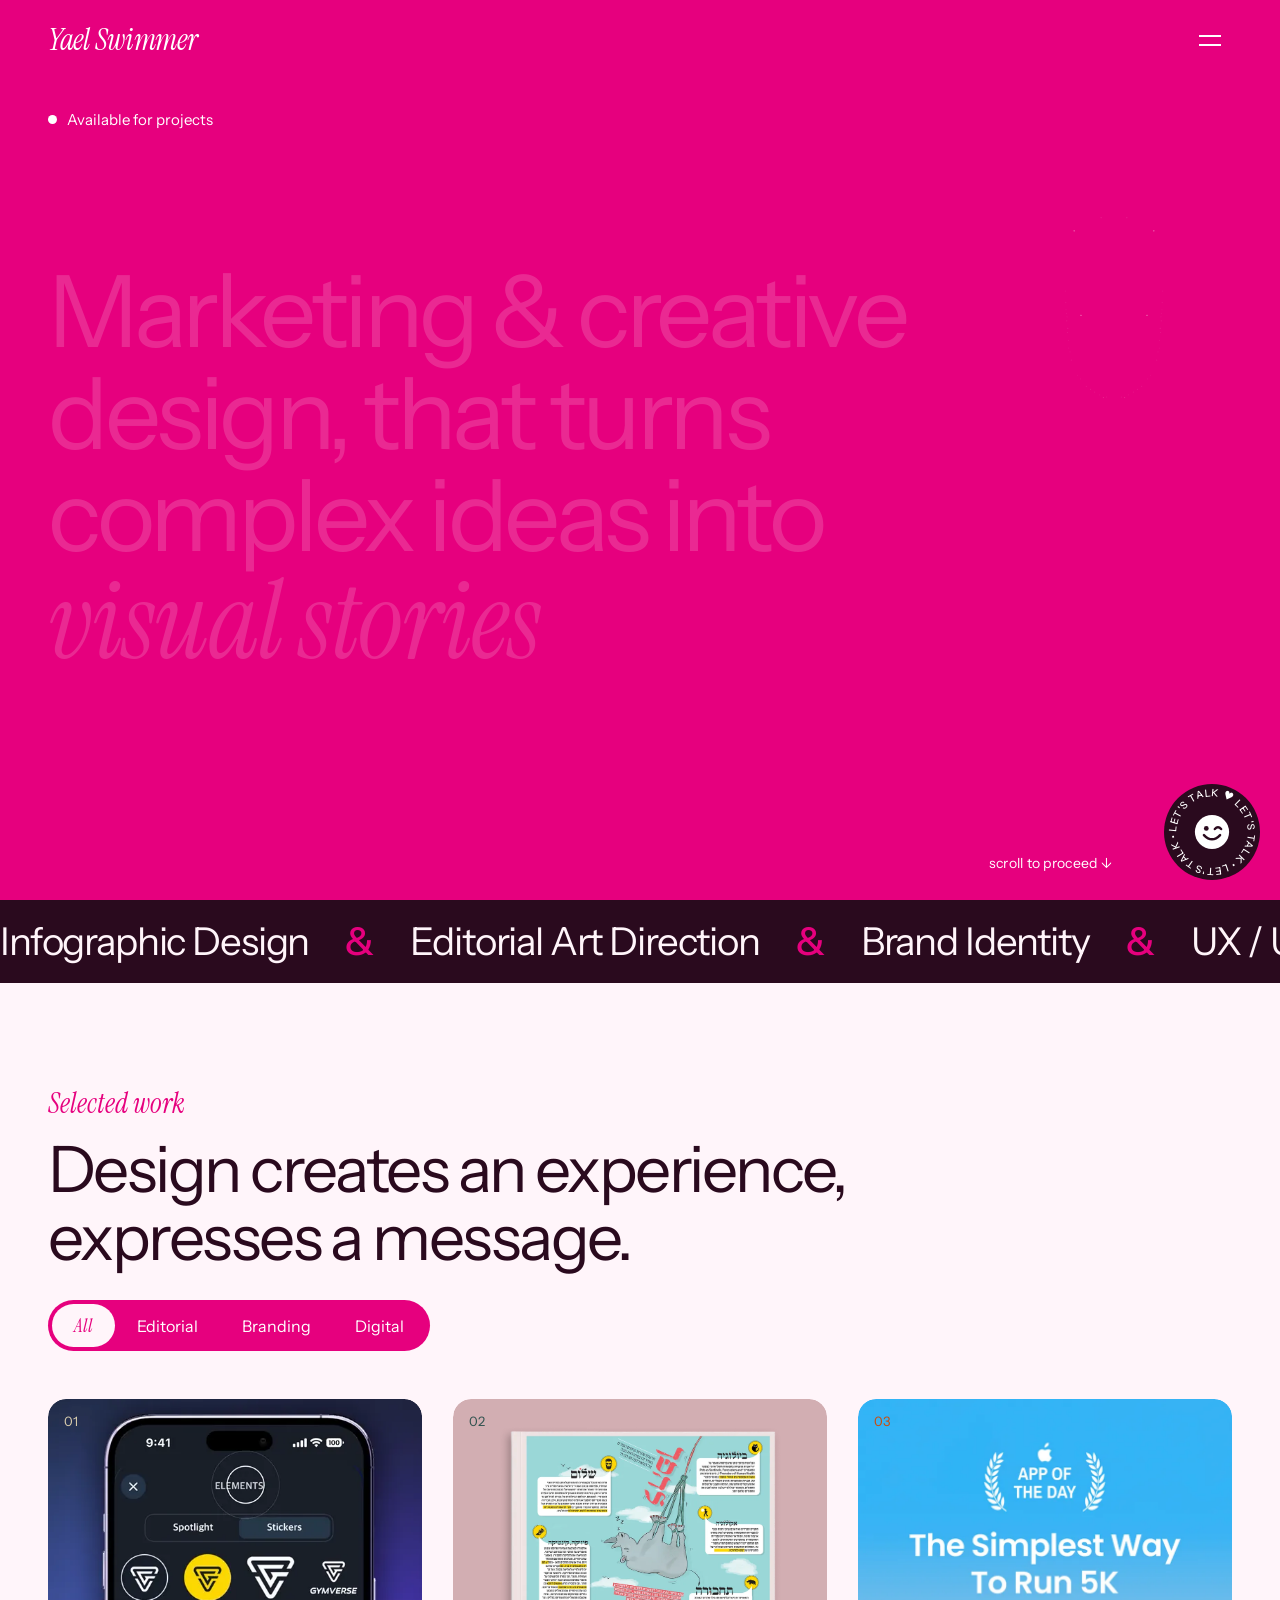
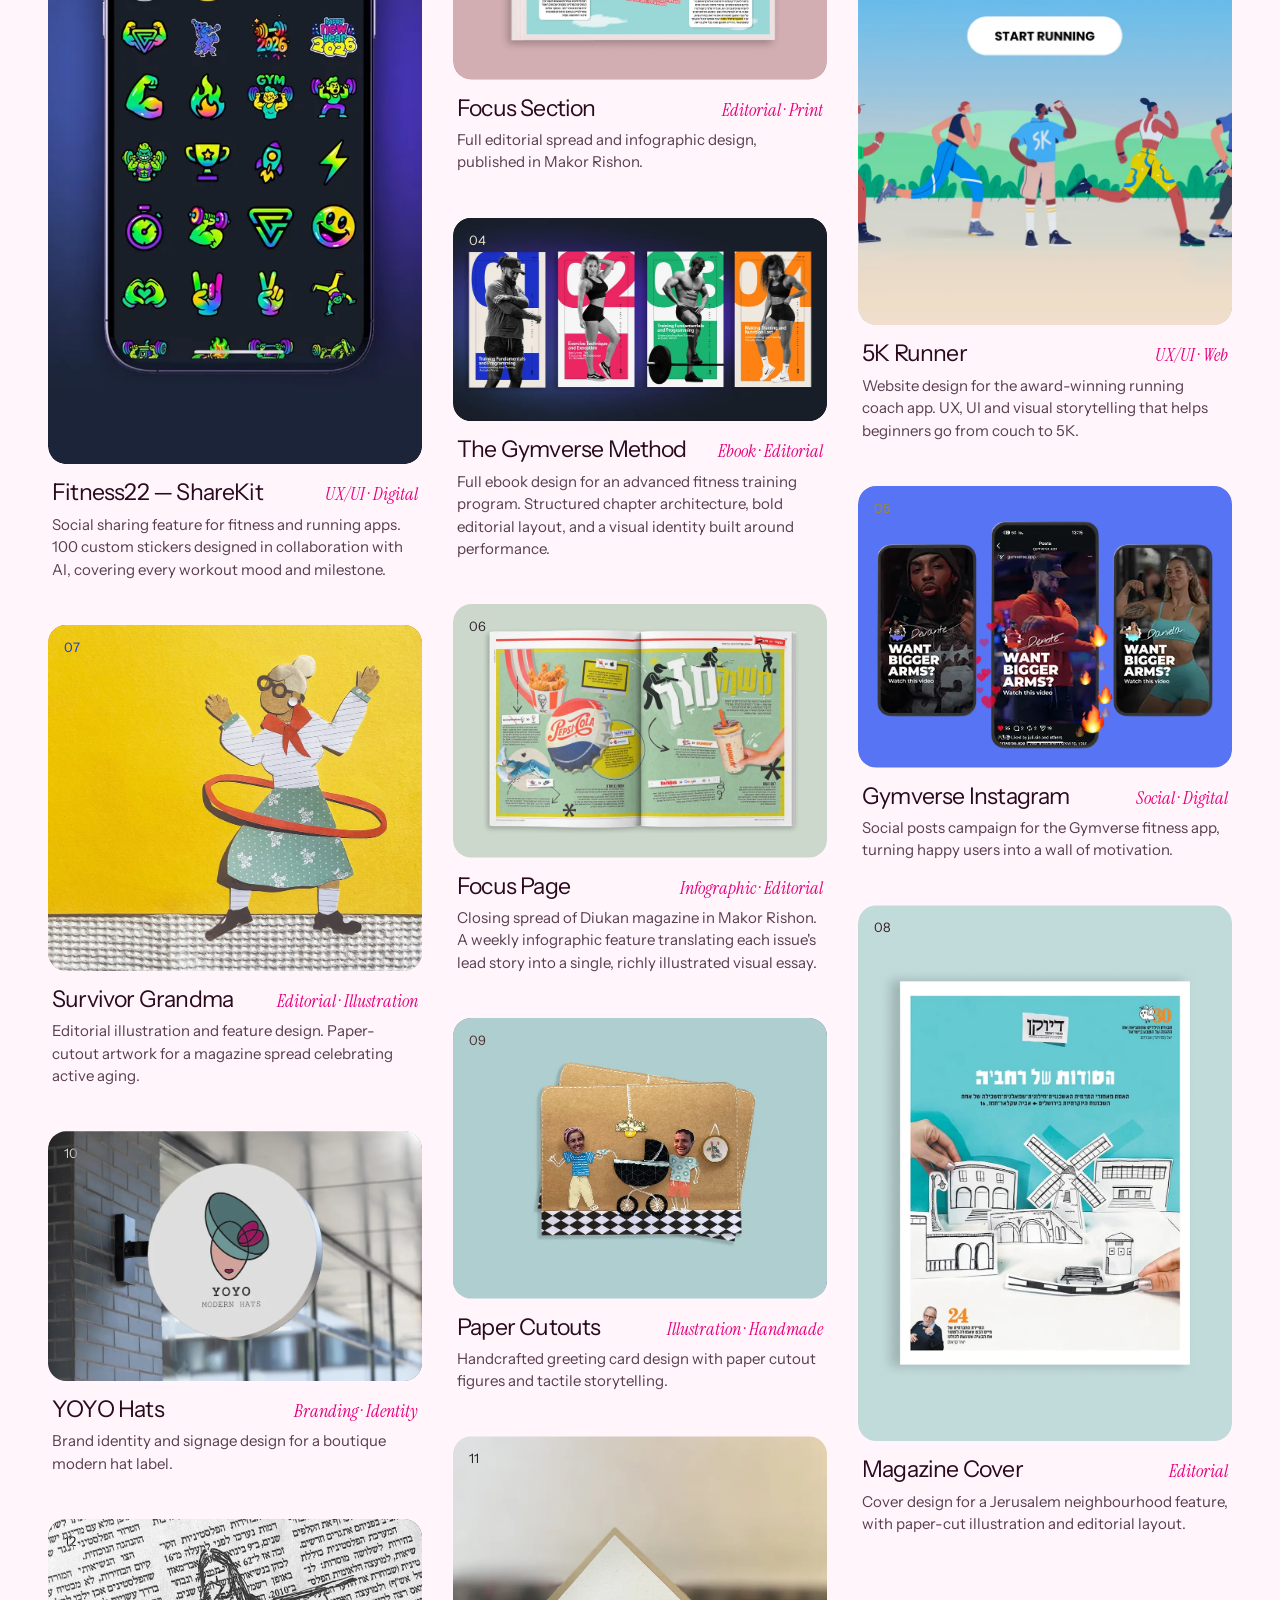
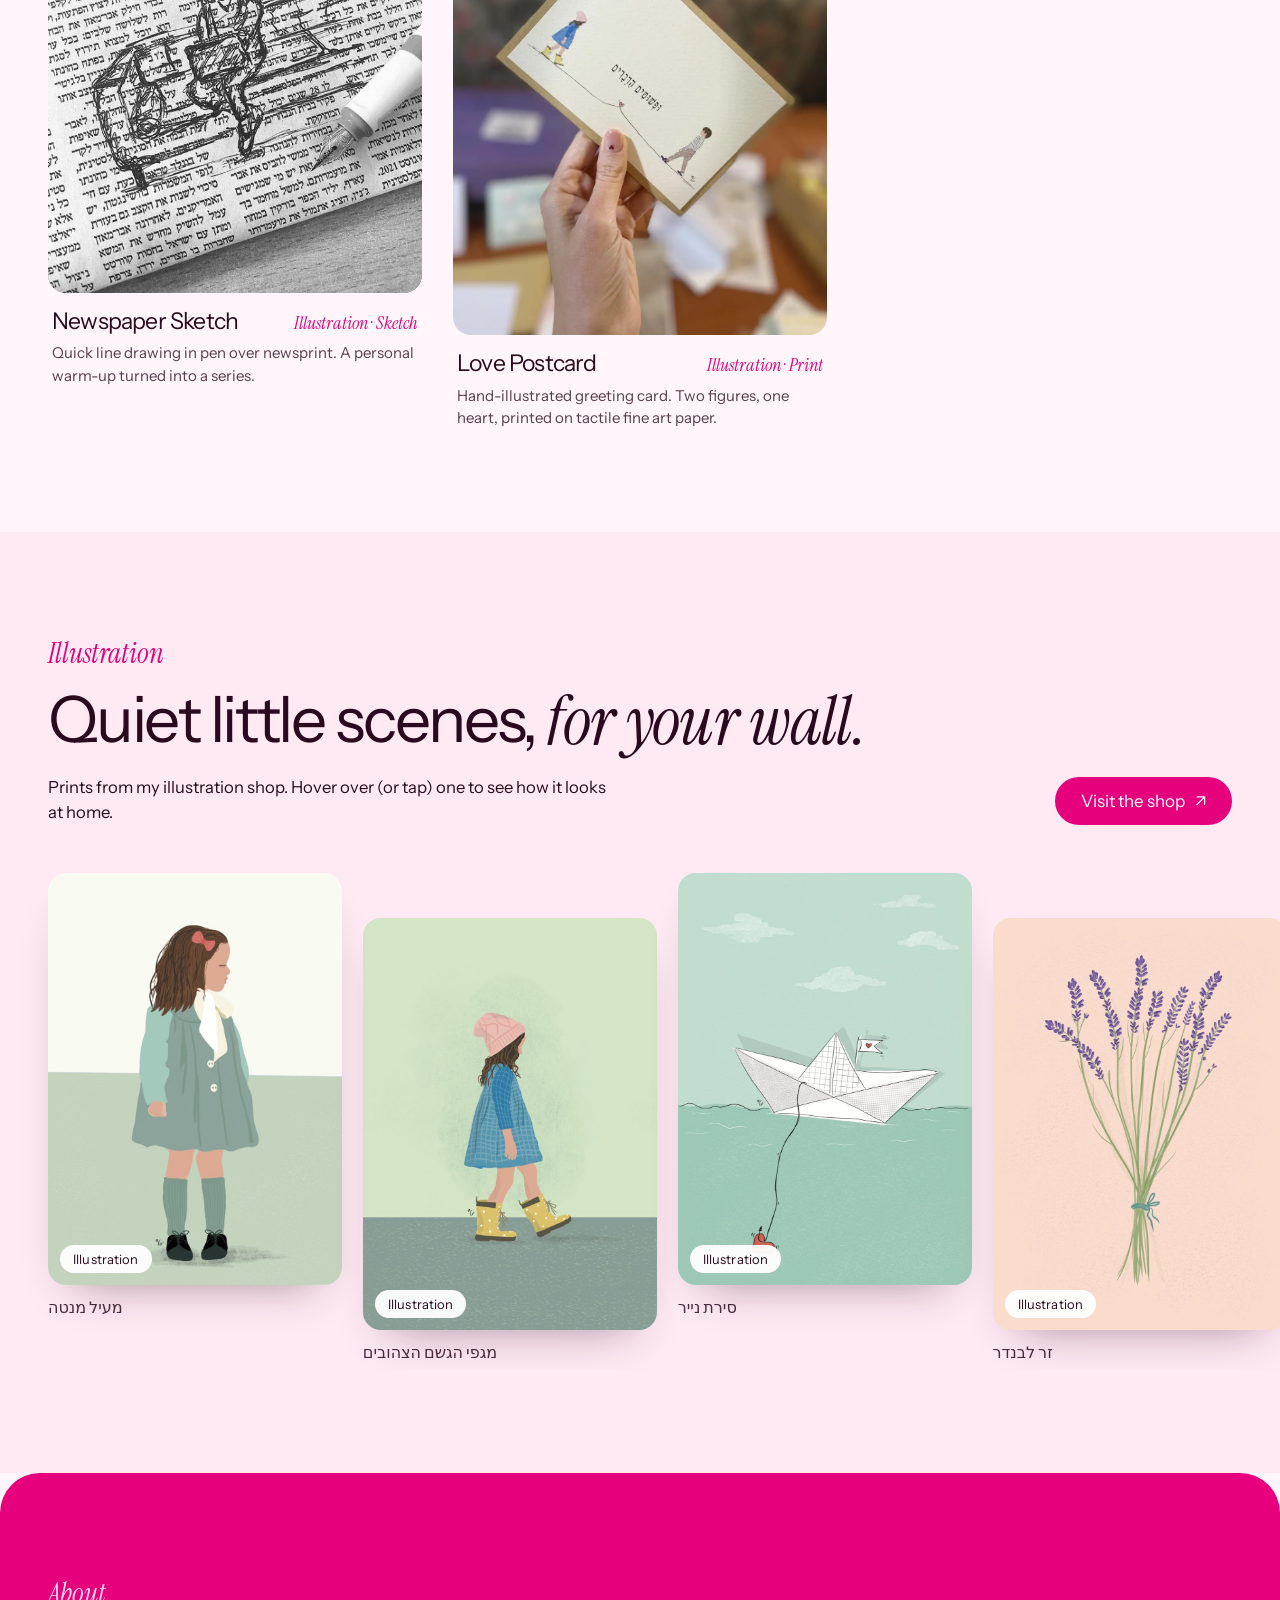
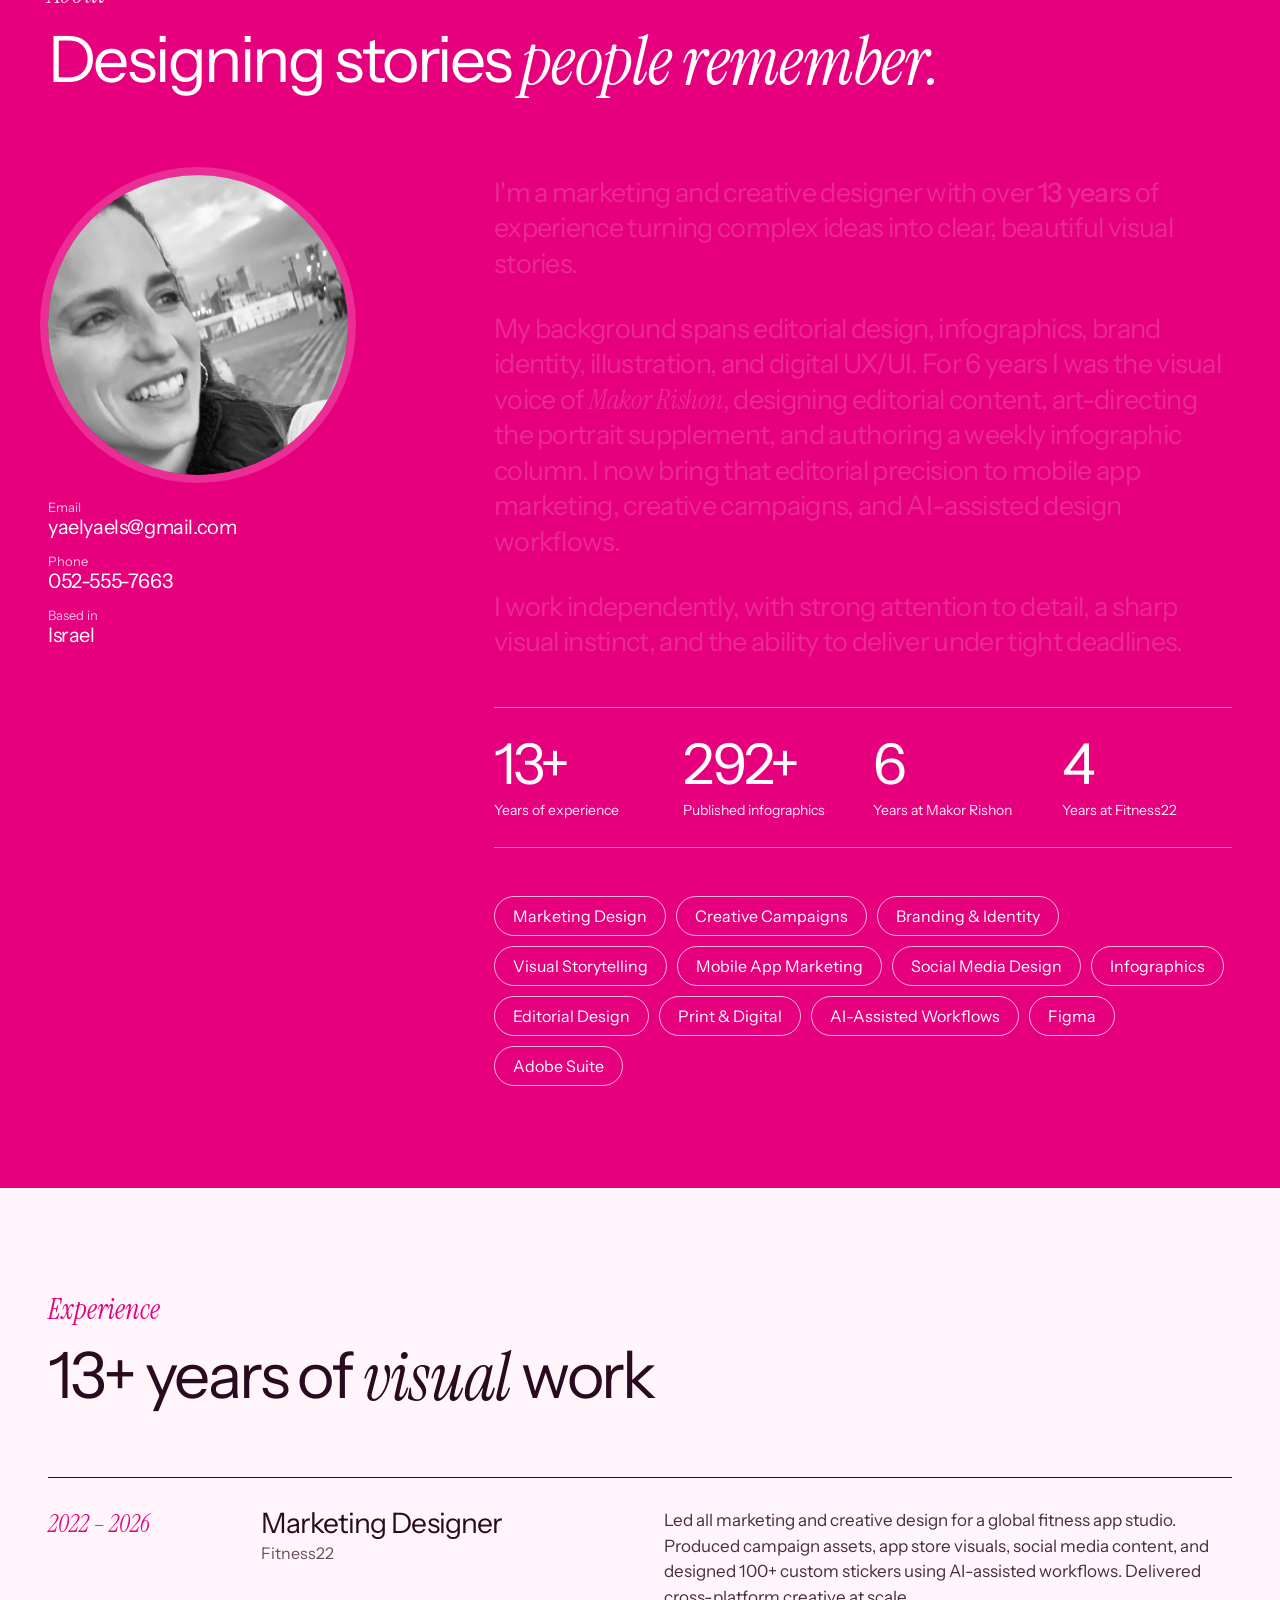
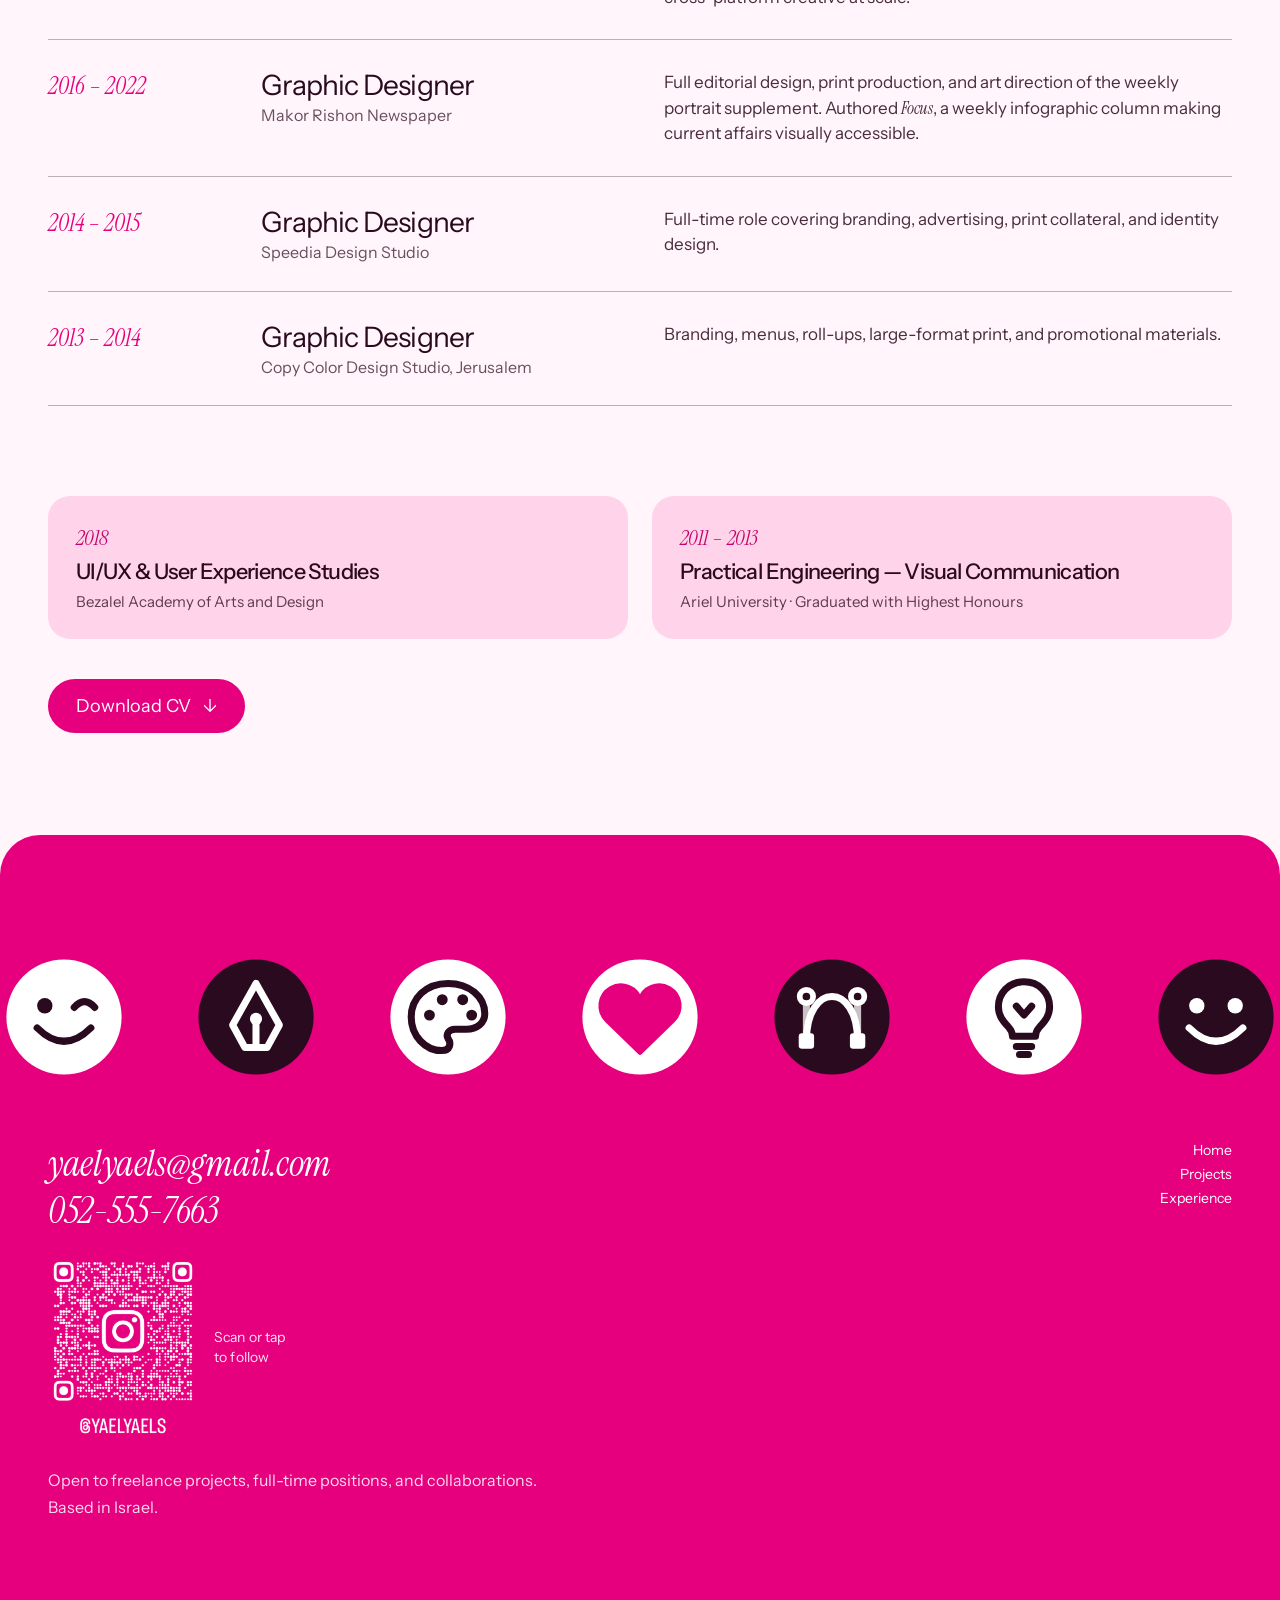
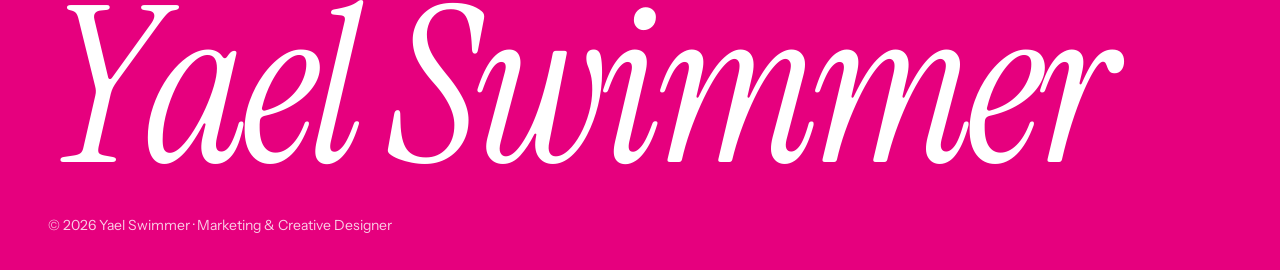
==== commit 8048d96f: "Hero fingerprint: two mirrored, overlapping prints forming a heart silhouette Co-Authored-By: Claude" ====
--- a/index.html
+++ b/index.html
@@ -54,8 +54,8 @@
     .hero-wrap { height: 200vh; height: 200svh; position: relative; }
     .hero { position: sticky; top: 0; height: 100vh; height: 100svh; background: var(--fuchsia); color: #fff; overflow: hidden; }
     .hero__inner { height: 100%; display: flex; flex-direction: column; justify-content: space-between; padding: 110px var(--gutter) 28px; will-change: transform, opacity; transform-origin: 50% 40%; }
-    .hero__print { position: absolute; z-index: -1; pointer-events: none; width: clamp(190px, 52vw, 240px); right: 1vw; top: 15%; height: auto; overflow: visible; opacity: .6; }
-    @media (min-width: 861px) { .hero__print { width: clamp(280px, 24vw, 420px); right: 2.5vw; top: 17%; } }
+    .hero__print { position: absolute; z-index: -1; pointer-events: none; width: clamp(180px, 48vw, 220px); right: 4vw; top: 14%; height: auto; overflow: visible; opacity: .62; }
+    @media (min-width: 861px) { .hero__print { width: clamp(250px, 20vw, 340px); right: 3vw; top: 19%; } }
     .hero__eyebrow { display: flex; align-items: center; gap: 10px; font-size: 15px; }
     .hero__dot { width: 9px; height: 9px; border-radius: 50%; background: #fff; animation: pulse 2s infinite; }
     @keyframes pulse { 50% { opacity: .25; } }
@@ -332,7 +332,7 @@
   <div class="hero-wrap" id="home">
     <header class="hero" data-nav="dark">
       <div class="hero__inner" id="heroInner">
-        <svg class="hero__print" id="heroPrint" viewBox="0 0 200 200" aria-hidden="true" focusable="false"><defs><radialGradient id="printFade" gradientUnits="userSpaceOnUse" cx="0" cy="0" r="100" gradientTransform="translate(102 104) rotate(58) scale(.98 .68)"><stop offset="0" stop-color="#fff"/><stop offset=".55" stop-color="#fff"/><stop offset="1" stop-color="#5a5a5a"/></radialGradient><mask id="printMask" maskUnits="userSpaceOnUse" x="0" y="0" width="200" height="200"><rect width="200" height="200" fill="url(#printFade)"/></mask></defs><g mask="url(#printMask)"><g id="printRidges" fill="none" stroke="#fff" stroke-width="1" stroke-linecap="round" stroke-linejoin="round"><path d="M93.0 86.0L93.0 89.8Q93.0 93.6 93.1 95.8Q93.3 98.0 94.1 103.3Q95.0 108.5 96.0 112.3Q97.0 116.0 98.4 119.7Q99.8 123.4 101.2 126.1Q102.5 128.9 104.3 131.4Q106.0 134.0 108.2 136.3Q110.4 138.7 112.9 140.9Q115.5 143.0 117.3 144.3Q119.2 145.6 121.1 146.8Q123.0 148.0 126.1 149.5Q129.1 151.0 132.4 152.2Q135.7 153.4 139.1 154.4Q142.6 155.4 146.5 156.2Q150.4 157.0 160.7 158.0L171.0 159.0" pathLength="1" stroke-dasharray="1 1" stroke-dashoffset="1" stroke-opacity="1.0" data-d="300" data-t="900"/><path d="M92.7 83.9L92.3 84.1Q91.9 84.2 91.6 84.6Q91.2 84.9 91.1 85.3Q91.0 85.7 91.1 90.3Q91.2 95.0 91.4 97.3Q91.7 99.6 92.1 102.3Q92.5 105.0 93.3 108.9Q94.1 112.7 95.4 116.6Q96.7 120.5 97.0 120.8Q97.3 121.2 97.3 121.6Q97.3 122.0 98.1 123.6Q98.9 125.1 98.9 125.5Q99.0 125.9 99.9 127.8Q100.9 129.7 101.3 130.1Q101.6 130.5 101.8 131.0Q101.9 131.4 102.6 132.5Q103.3 133.6 104.5 135.2Q105.8 136.8 107.3 138.4Q108.9 140.0 110.8 141.7Q112.7 143.4 113.1 143.5Q113.5 143.6 113.9 144.1Q114.3 144.6 115.3 145.3Q116.3 145.9 116.8 146.2Q117.4 146.4 117.8 146.8Q118.1 147.2 119.3 147.9Q120.5 148.6 120.8 148.6Q121.2 148.7 121.6 149.1Q122.0 149.5 122.8 149.8Q123.6 150.1 123.9 150.4Q124.3 150.7 124.7 150.8L125.1 150.8" pathLength="1" stroke-dasharray="1 1" stroke-dashoffset="1" stroke-opacity="0.97" data-d="640" data-t="1087"/><path d="M127.4 151.8L127.8 152.1Q128.2 152.5 129.0 152.6Q129.7 152.8 130.1 153.1Q130.5 153.5 131.3 153.6Q132.0 153.8 132.4 154.1Q132.8 154.4 133.6 154.5Q134.4 154.7 134.7 154.9Q135.1 155.2 137.1 155.6Q139.0 156.1 139.4 156.3Q139.8 156.6 140.5 156.6Q141.3 156.7 141.7 156.9Q142.1 157.2 142.9 157.2Q143.6 157.2 144.0 157.4Q144.4 157.7 145.2 157.6Q145.9 157.5 146.7 157.9Q147.5 158.3 148.3 158.2Q149.0 158.1 149.4 158.4Q149.8 158.7 150.2 158.7Q150.6 158.7 151.0 158.6Q151.4 158.4 152.1 158.8Q152.9 159.1 153.3 159.1Q153.7 159.1 154.1 158.9Q154.4 158.7 155.2 159.1Q156.0 159.4 156.4 159.4Q156.8 159.4 157.1 159.2Q157.5 159.0 158.3 159.4Q159.1 159.8 159.5 159.8Q159.8 159.7 160.2 159.5Q160.6 159.3 161.4 159.7Q162.2 160.1 162.9 159.9Q163.7 159.8 164.1 160.0Q164.5 160.3 165.3 160.2Q166.0 160.0 166.4 160.2Q166.8 160.5 167.6 160.4Q168.3 160.4 168.7 160.6Q169.1 160.7 170.3 160.8L171.4 160.9" pathLength="1" stroke-dasharray="1 1" stroke-dashoffset="1" stroke-opacity="0.98" data-d="628" data-t="883"/><path d="M106.2 131.3L107.1 132.4Q107.9 133.6 109.3 135.1Q110.8 136.7 114.1 139.5Q117.4 142.4 119.7 143.9Q122.0 145.4 122.4 145.8Q122.8 146.2 124.3 146.9Q125.9 147.6 126.3 148.0Q126.6 148.4 127.0 148.4Q127.4 148.4 128.2 148.8Q129.0 149.3 129.3 149.3Q129.7 149.4 130.1 149.7Q130.5 150.0 131.3 150.2Q132.0 150.3 132.4 150.6Q132.8 151.0 133.2 150.9Q133.6 150.9 134.4 151.3Q135.1 151.8 135.5 151.7Q135.9 151.7 136.7 152.1Q137.5 152.4 137.8 152.4Q138.2 152.4 140.2 153.0Q142.1 153.7 142.5 153.7Q142.9 153.7 143.6 154.0Q144.4 154.3 144.8 154.3Q145.2 154.2 145.9 154.6Q146.7 155.0 147.1 154.9Q147.5 154.8 147.9 154.8Q148.3 154.9 148.6 155.3Q149.0 155.6 149.8 155.4Q150.6 155.2 151.4 155.7Q152.1 156.1 152.5 155.9Q152.9 155.7 153.3 155.7Q153.7 155.7 154.4 156.0Q155.2 156.4 155.6 156.2Q156.0 156.0 156.4 156.0Q156.8 156.0 157.5 156.3Q158.3 156.6 158.7 156.4Q159.1 156.3 159.5 156.3Q159.8 156.3 160.2 156.5Q160.6 156.7 161.4 156.6Q162.2 156.5 162.5 156.5Q162.9 156.6 163.3 156.8Q163.7 157.1 164.1 156.9Q164.5 156.7 165.3 156.8Q166.0 156.9 166.8 156.9Q167.6 156.8 169.5 157.0Q171.4 157.1 171.8 157.3L172.2 157.5" pathLength="1" stroke-dasharray="1 1" stroke-dashoffset="1" stroke-opacity="0.99" data-d="629" data-t="1055"/><path d="M93.1 84.2L93.7 84.5Q94.2 84.7 94.5 85.2Q94.7 85.7 94.8 90.7Q94.8 95.8 95.6 101.5Q96.4 107.3 96.6 107.7Q96.7 108.1 97.2 110.4Q97.6 112.7 98.5 115.1Q99.4 117.4 99.4 117.8Q99.4 118.1 99.7 118.5Q99.9 118.9 100.8 121.2Q101.6 123.6 103.0 126.3Q104.4 129.0 104.7 129.2L105.0 129.5" pathLength="1" stroke-dasharray="1 1" stroke-dashoffset="1" stroke-opacity="0.9" data-d="642" data-t="888"/><path d="M91.9 80.2L90.7 80.6Q89.6 80.9 88.9 81.4Q88.3 81.9 87.8 82.6Q87.3 83.4 87.1 84.2Q87.0 84.9 87.4 90.3Q87.9 95.8 88.9 101.5Q89.8 107.3 90.8 111.6Q91.8 115.8 93.4 120.5Q95.1 125.1 97.1 129.3Q99.2 133.6 101.1 136.3L102.9 139.0" pathLength="1" stroke-dasharray="1 1" stroke-dashoffset="1" stroke-opacity="0.78" data-d="777" data-t="987"/><path d="M104.2 140.5L106.2 142.5Q108.1 144.4 111.2 146.6Q114.3 148.9 119.7 151.7Q125.1 154.5 129.7 156.4Q134.4 158.3 137.8 159.3Q141.3 160.3 144.0 160.9Q146.7 161.5 158.7 162.9L170.7 164.2" pathLength="1" stroke-dasharray="1 1" stroke-dashoffset="1" stroke-opacity="0.79" data-d="758" data-t="1033"/><path d="M92.7 80.3L93.4 80.5Q94.2 80.7 95.0 81.2Q95.8 81.7 96.4 82.5Q97.1 83.4 97.4 84.2Q97.7 84.9 97.8 89.6Q97.9 94.2 98.8 100.4Q99.7 106.6 100.3 109.3Q100.9 112.0 102.1 115.4Q103.2 118.9 104.4 121.6Q105.6 124.3 106.5 125.9Q107.4 127.4 108.9 129.4Q110.4 131.3 111.9 132.8Q113.4 134.4 116.4 137.1Q119.5 139.8 121.9 141.5Q124.3 143.3 127.0 144.7Q129.7 146.2 132.8 147.4Q135.9 148.5 139.4 149.6Q142.9 150.6 146.3 151.4Q149.8 152.3 154.1 152.8Q158.3 153.3 159.1 153.2Q159.8 153.2 166.0 153.5L172.2 153.9" pathLength="1" stroke-dasharray="1 1" stroke-dashoffset="1" stroke-opacity="0.96" data-d="755" data-t="1345"/><path d="M91.1 76.4L90.0 76.6Q88.8 76.8 88.0 77.0Q87.3 77.3 86.5 77.8Q85.7 78.3 85.0 78.9Q84.3 79.5 83.8 80.3Q83.3 81.1 83.1 81.9Q82.8 82.6 82.7 84.2Q82.6 85.7 85.3 100.0Q88.0 114.3 89.3 118.5Q90.5 122.8 91.7 125.9Q92.9 129.0 94.5 132.0Q96.1 135.1 97.5 137.5Q99.0 139.8 100.5 141.7Q102.0 143.6 103.9 145.6Q105.8 147.5 108.9 149.6Q112.0 151.7 117.8 154.6Q123.6 157.4 128.2 159.3Q132.8 161.1 136.7 162.3Q140.5 163.4 144.8 164.4Q149.0 165.3 153.7 165.9Q158.3 166.6 164.1 167.0L169.9 167.4" pathLength="1" stroke-dasharray="1 1" stroke-dashoffset="1" stroke-opacity="0.56" data-d="888" data-t="1497"/><path d="M91.8 76.4L93.0 76.7Q94.2 76.9 95.4 77.5Q96.5 78.0 97.4 78.8Q98.3 79.5 99.1 80.7Q99.9 81.9 100.4 83.4Q100.8 84.9 101.0 89.6Q101.1 94.2 101.9 99.2Q102.7 104.2 103.4 107.7Q104.1 111.2 104.8 113.5Q105.6 115.8 106.7 118.5Q107.8 121.2 109.1 123.5Q110.4 125.9 112.4 128.2Q114.3 130.5 116.3 132.4Q118.3 134.4 120.5 136.3Q122.8 138.3 125.1 139.9Q127.4 141.5 129.3 142.5Q131.3 143.6 135.1 145.0Q139.0 146.4 143.2 147.6Q147.5 148.7 150.2 149.2Q152.9 149.7 162.6 150.1L172.3 150.6" pathLength="1" stroke-dasharray="1 1" stroke-dashoffset="1" stroke-opacity="0.68" data-d="879" data-t="1352"/><path d="M85.0 115.8L83.7 108.9Q82.5 101.9 80.4 93.8Q78.4 85.7 78.3 84.2Q78.2 82.6 78.5 81.1Q78.9 79.5 79.3 78.8Q79.7 78.0 80.4 77.1Q81.1 76.3 82.6 75.2Q84.2 74.0 85.3 73.6Q86.5 73.1 87.6 72.8L88.8 72.6" pathLength="1" stroke-dasharray="1 1" stroke-dashoffset="1" stroke-opacity="0.58" data-d="881" data-t="898"/><path d="M85.7 118.9L86.8 122.4Q87.9 125.9 88.8 128.2Q89.8 130.5 92.3 135.1Q94.9 139.8 96.5 142.0Q98.1 144.3 99.6 146.2Q101.2 148.0 102.3 149.1Q103.5 150.2 105.4 151.6Q107.3 153.1 110.0 154.5Q112.6 156.0 118.5 158.7Q124.3 161.5 127.0 162.6Q129.7 163.6 132.0 164.4Q134.4 165.1 139.8 166.5Q145.2 167.9 150.2 169.0Q155.2 170.1 158.3 170.4Q161.4 170.7 165.2 170.7L168.9 170.7" pathLength="1" stroke-dasharray="1 1" stroke-dashoffset="1" stroke-opacity="0.57" data-d="1013" data-t="1236"/><path d="M89.6 72.5L91.5 72.7Q93.4 72.8 95.4 73.6Q97.3 74.5 98.8 75.7Q100.4 77.0 101.6 78.7Q102.8 80.3 103.4 82.2Q104.1 84.2 104.2 88.4Q104.2 92.7 104.9 97.3Q105.5 101.9 106.2 105.4Q106.9 108.9 107.9 112.0Q108.8 115.1 110.2 118.1Q111.6 121.2 112.9 123.2Q114.2 125.1 115.5 126.6Q116.9 128.2 120.0 131.3Q123.1 134.4 125.3 136.1Q127.4 137.9 129.0 138.9Q130.5 139.9 133.2 141.1Q135.9 142.4 139.0 143.4Q142.1 144.4 145.2 145.1Q148.3 145.9 150.6 146.2Q152.9 146.5 162.9 146.9L173.0 147.4" pathLength="1" stroke-dasharray="1 1" stroke-dashoffset="1" stroke-opacity="0.56" data-d="1001" data-t="1372"/><path d="M88.0 68.7L86.5 69.1Q84.9 69.5 83.4 70.2Q81.9 70.9 80.6 71.8Q79.3 72.6 78.3 73.6Q77.2 74.7 76.4 76.0Q75.7 77.2 75.3 78.4Q74.9 79.5 74.7 80.7Q74.5 81.9 74.5 83.4Q74.5 84.9 75.3 88.8Q76.0 92.7 77.6 98.5Q79.2 104.2 80.6 111.2Q82.0 118.1 83.0 121.6Q84.0 125.1 84.9 127.4Q85.7 129.7 86.9 132.0Q88.0 134.4 90.0 137.8Q92.1 141.3 93.7 143.6Q95.4 145.9 97.1 148.0Q98.8 150.1 99.9 151.1Q100.9 152.1 103.4 153.9Q105.8 155.8 109.6 157.8Q113.4 159.8 119.6 162.8Q125.9 165.8 129.7 167.1Q133.6 168.3 144.0 170.9Q154.4 173.5 157.5 173.9Q160.6 174.2 163.7 174.1L166.8 174.0" pathLength="1" stroke-dasharray="1 1" stroke-dashoffset="1" stroke-opacity="0.67" data-d="1145" data-t="1604"/><path d="M122.0 128.9L124.3 131.1Q126.6 133.4 128.6 134.9Q130.5 136.5 132.8 137.7Q135.1 139.0 137.1 139.8Q139.0 140.5 142.1 141.3Q145.2 142.1 148.3 142.6Q151.4 143.1 156.8 143.5Q162.2 143.9 167.6 144.0L173.0 144.2" pathLength="1" stroke-dasharray="1 1" stroke-dashoffset="1" stroke-opacity="0.55" data-d="1126" data-t="930"/><path d="M88.8 68.6L90.0 68.6Q91.1 68.5 92.3 68.7Q93.4 68.9 94.6 69.3Q95.8 69.7 96.9 70.3Q98.1 70.9 99.2 71.7Q100.4 72.6 101.5 73.7Q102.7 74.8 104.2 77.0Q105.8 79.1 106.4 80.5Q107.0 81.9 107.3 83.0Q107.6 84.2 107.7 90.0Q107.9 95.8 108.6 100.4Q109.3 105.0 109.9 107.4Q110.4 109.8 111.4 112.4Q112.4 115.1 113.5 117.4Q114.6 119.7 115.9 121.6Q117.2 123.6 118.5 125.1L119.9 126.6" pathLength="1" stroke-dasharray="1 1" stroke-dashoffset="1" stroke-opacity="0.57" data-d="1111" data-t="1031"/><path d="M77.3 113.5L75.1 105.8Q72.9 98.1 72.5 96.1Q72.1 94.2 71.5 89.2Q70.9 84.2 71.2 81.5Q71.4 78.8 71.8 77.6Q72.1 76.4 72.6 75.3Q73.1 74.1 74.0 73.0Q74.8 71.8 75.6 71.0Q76.4 70.2 78.0 69.1Q79.5 68.1 81.1 67.3Q82.6 66.5 84.2 66.0Q85.7 65.4 87.3 65.1L88.8 64.8" pathLength="1" stroke-dasharray="1 1" stroke-dashoffset="1" stroke-opacity="1.0" data-d="1138" data-t="955"/><path d="M78.0 116.1L78.8 119.1Q79.6 122.0 80.7 125.5Q81.8 129.0 82.8 131.3Q83.8 133.6 85.0 135.9Q86.2 138.2 88.7 141.9Q91.1 145.6 93.0 148.1Q95.0 150.6 96.9 152.5Q98.7 154.4 100.2 155.6Q101.7 156.8 104.1 158.2Q106.6 159.7 114.3 163.7Q122.0 167.6 125.9 169.2Q129.7 170.7 142.1 173.8Q154.4 176.9 157.5 177.2Q160.6 177.6 162.9 177.5L165.3 177.4" pathLength="1" stroke-dasharray="1 1" stroke-dashoffset="1" stroke-opacity="0.85" data-d="1267" data-t="1293"/><path d="M128.0 130.5L129.8 132.0Q131.7 133.6 133.0 134.4Q134.4 135.2 136.3 136.1Q138.2 137.0 140.2 137.5Q142.1 138.1 145.9 138.8Q149.8 139.4 156.0 140.0Q162.2 140.6 167.2 140.8L172.2 140.9" pathLength="1" stroke-dasharray="1 1" stroke-dashoffset="1" stroke-opacity="0.66" data-d="1249" data-t="879"/><path d="M89.6 64.7L91.1 64.8Q92.7 64.9 93.8 65.2Q95.0 65.5 97.3 66.7Q99.6 67.9 101.1 69.1Q102.6 70.3 103.8 71.4Q104.9 72.6 106.1 74.1Q107.3 75.6 108.1 76.8Q108.8 78.0 109.5 79.5Q110.2 81.1 110.6 82.6Q111.0 84.2 111.1 88.8Q111.2 93.4 111.4 95.8Q111.6 98.1 112.0 101.2Q112.4 104.2 113.0 106.9Q113.7 109.7 115.0 112.7Q116.3 115.8 117.6 118.1Q118.9 120.5 120.1 122.0Q121.3 123.6 123.6 126.0L125.9 128.5" pathLength="1" stroke-dasharray="1 1" stroke-dashoffset="1" stroke-opacity="0.63" data-d="1232" data-t="1076"/><path d="M71.4 107.3L70.1 103.1Q68.8 98.8 68.2 95.0Q67.7 91.1 67.6 86.5Q67.5 81.9 67.8 79.9Q68.0 78.0 68.6 76.1Q69.2 74.1 69.7 73.0Q70.3 71.8 71.1 70.7Q72.0 69.5 73.0 68.5Q74.1 67.4 75.3 66.6Q76.4 65.8 79.9 64.1Q83.4 62.3 84.9 61.9Q86.5 61.4 88.0 61.2L89.6 61.0" pathLength="1" stroke-dasharray="1 1" stroke-dashoffset="1" stroke-opacity="0.91" data-d="1265" data-t="955"/><path d="M71.9 108.9L75.2 119.3Q78.4 129.7 80.1 133.6Q81.7 137.5 83.3 140.1Q84.9 142.8 86.9 145.5Q88.9 148.3 90.8 150.6Q92.7 153.0 95.0 155.3Q97.3 157.6 98.5 158.4Q99.6 159.3 101.9 160.7Q104.2 162.0 112.7 166.3Q121.2 170.6 123.9 171.8Q126.6 173.0 129.3 173.8Q132.0 174.7 141.7 177.1Q151.4 179.4 154.4 180.0Q157.5 180.5 160.2 180.6L162.9 180.8" pathLength="1" stroke-dasharray="1 1" stroke-dashoffset="1" stroke-opacity="0.96" data-d="1392" data-t="1357"/><path d="M119.6 115.1L120.9 117.4Q122.2 119.7 124.9 122.8Q127.6 125.9 130.2 128.2Q132.8 130.5 135.1 131.8Q137.5 133.2 140.2 134.0Q142.9 134.9 146.7 135.5Q150.6 136.1 157.9 136.9Q165.3 137.7 168.7 137.7L172.2 137.7" pathLength="1" stroke-dasharray="1 1" stroke-dashoffset="1" stroke-opacity="0.81" data-d="1373" data-t="966"/><path d="M90.3 61.0L91.9 61.2Q93.4 61.3 94.6 61.7Q95.8 62.0 97.2 62.7Q98.6 63.3 99.9 64.2Q101.2 65.0 102.7 66.3Q104.2 67.5 105.6 68.9Q107.0 70.3 108.2 71.8Q109.5 73.4 110.5 74.9Q111.5 76.4 112.3 78.0Q113.0 79.5 113.5 81.5Q114.1 83.4 114.3 84.9Q114.4 86.5 114.5 90.3Q114.6 94.2 115.1 98.8Q115.6 103.5 116.1 105.6Q116.6 107.8 117.6 110.3L118.5 112.7" pathLength="1" stroke-dasharray="1 1" stroke-dashoffset="1" stroke-opacity="0.55" data-d="1336" data-t="987"/><path d="M85.7 57.9L83.4 58.7Q81.1 59.4 78.4 60.8Q75.7 62.1 73.7 63.4Q71.8 64.6 70.4 65.9Q69.0 67.2 68.1 68.5Q67.2 69.9 66.4 71.6Q65.6 73.4 65.0 75.7Q64.4 78.0 64.1 80.3Q63.8 82.6 64.0 88.4Q64.1 94.2 64.8 98.1Q65.5 101.9 70.3 116.6Q75.1 131.3 76.2 134.0Q77.2 136.6 78.5 139.0Q79.7 141.3 82.7 145.6Q85.8 149.8 88.8 153.4Q91.9 157.1 94.2 159.2Q96.5 161.2 98.5 162.5Q100.4 163.7 111.2 169.0Q122.0 174.2 125.1 175.5Q128.2 176.7 132.4 177.9Q136.7 179.2 141.7 180.5Q146.7 181.7 150.2 182.4Q153.7 183.1 156.8 183.4L159.8 183.7" pathLength="1" stroke-dasharray="1 1" stroke-dashoffset="1" stroke-opacity="0.95" data-d="1525" data-t="1746"/><path d="M86.5 57.7L88.0 57.6Q89.6 57.4 91.5 57.6Q93.4 57.7 95.0 58.2Q96.5 58.6 98.1 59.3Q99.6 60.0 101.2 61.0Q102.7 62.0 104.6 63.6Q106.6 65.3 108.2 67.0Q109.9 68.7 111.4 70.7Q112.9 72.6 114.2 74.9Q115.5 77.2 116.2 79.5Q117.0 81.9 117.2 83.8Q117.5 85.7 117.7 90.3Q117.9 95.0 118.5 98.8Q119.0 102.7 119.6 105.0Q120.1 107.3 121.6 110.8Q123.0 114.3 124.0 116.2Q125.1 118.1 126.7 120.1Q128.4 122.0 130.2 123.8Q132.0 125.6 133.6 126.8Q135.1 128.0 136.3 128.7Q137.5 129.4 139.0 130.0Q140.5 130.7 142.1 131.1Q143.6 131.5 147.5 132.2Q151.4 132.8 157.1 133.5Q162.9 134.2 167.6 134.3L172.2 134.4" pathLength="1" stroke-dasharray="1 1" stroke-dashoffset="1" stroke-opacity="0.89" data-d="1486" data-t="1391"/><path d="M85.7 154.9L83.3 152.0Q81.0 149.0 78.8 145.9Q76.6 142.9 75.1 140.2Q73.7 137.5 72.3 134.0Q70.9 130.5 67.7 121.6Q64.6 112.7 63.4 108.5Q62.2 104.2 61.4 99.6Q60.6 95.0 60.3 89.6Q60.0 84.2 60.3 81.5Q60.5 78.8 61.3 75.7Q62.0 72.6 63.0 70.3Q63.9 68.0 65.2 66.2Q66.4 64.4 68.3 62.7Q70.3 61.1 73.7 59.2Q77.2 57.2 79.9 56.1Q82.6 55.0 84.9 54.5L87.3 54.0" pathLength="1" stroke-dasharray="1 1" stroke-dashoffset="1" stroke-opacity="0.55" data-d="1687" data-t="1328"/><path d="M87.3 156.7L90.0 159.5Q92.7 162.3 95.2 164.2Q97.7 166.0 109.5 171.6Q121.2 177.2 125.5 178.7Q129.7 180.3 136.3 182.3Q142.9 184.3 146.3 185.0Q149.8 185.7 153.3 186.1L156.8 186.4" pathLength="1" stroke-dasharray="1 1" stroke-dashoffset="1" stroke-opacity="0.77" data-d="1639" data-t="1061"/><path d="M88.0 54.0L90.0 54.0Q91.9 54.0 93.8 54.3Q95.8 54.6 97.3 55.1Q98.8 55.6 100.4 56.4Q101.9 57.1 103.5 58.2Q105.0 59.3 106.9 61.0Q108.9 62.6 110.8 64.7Q112.7 66.7 114.3 68.7Q115.8 70.7 117.0 72.8Q118.1 75.0 119.0 77.6Q119.8 80.3 120.1 82.2Q120.4 84.2 120.7 89.2Q121.0 94.2 121.7 98.1Q122.4 101.9 122.9 103.9Q123.4 105.8 124.8 109.3Q126.2 112.7 126.9 114.3Q127.7 115.8 128.9 117.4Q130.2 118.9 131.9 120.6Q133.6 122.4 135.1 123.6Q136.7 124.8 137.8 125.5Q139.0 126.2 140.9 126.9Q142.9 127.7 144.8 128.2Q146.7 128.7 149.8 129.3Q152.9 129.8 156.8 130.3Q160.6 130.7 166.0 130.9L171.4 131.1" pathLength="1" stroke-dasharray="1 1" stroke-dashoffset="1" stroke-opacity="1.0" data-d="1608" data-t="1377"/><path d="M65.1 60.2L67.3 58.7Q69.5 57.2 73.0 55.3Q76.4 53.5 78.8 52.5Q81.1 51.6 83.0 51.2Q84.9 50.7 87.6 50.6Q90.3 50.4 93.1 50.6Q95.8 50.8 98.1 51.4Q100.4 52.0 102.4 53.0Q104.4 54.1 106.7 55.8Q108.9 57.5 111.6 60.1Q114.3 62.8 116.2 65.1Q118.1 67.5 119.4 69.6Q120.7 71.8 121.4 73.7Q122.2 75.7 122.6 77.6Q123.0 79.5 123.3 81.5Q123.5 83.4 123.7 88.4Q123.9 93.4 124.9 97.7Q125.9 102.0 126.3 103.5Q126.8 105.0 128.4 108.9Q129.9 112.7 130.4 113.5Q130.8 114.3 131.8 115.4Q132.8 116.6 134.3 118.2Q135.9 119.7 137.4 120.9Q138.9 122.0 140.5 122.9Q142.1 123.7 144.0 124.4Q145.9 125.1 148.6 125.8Q151.4 126.4 153.7 126.8Q156.0 127.1 163.7 127.5L171.4 127.9" pathLength="1" stroke-dasharray="1 1" stroke-dashoffset="1" stroke-opacity="0.85" data-d="1725" data-t="1532"/><path d="M64.1 61.2L62.9 62.6Q61.8 64.1 60.7 66.0Q59.7 68.0 58.7 70.7Q57.8 73.4 57.2 75.7Q56.7 78.0 56.5 81.1Q56.3 84.2 57.0 91.9Q57.7 99.6 58.5 105.0Q59.4 110.4 60.5 114.3Q61.6 118.1 65.6 127.4Q69.6 136.7 71.0 139.4Q72.4 142.1 73.6 144.0Q74.8 145.9 76.8 148.6Q78.8 151.4 83.4 156.8Q88.0 162.2 90.3 164.3Q92.7 166.4 95.4 168.2Q98.1 169.9 107.3 174.3Q116.6 178.6 120.1 180.0Q123.6 181.3 132.8 184.4Q142.1 187.5 144.4 188.0Q146.7 188.5 149.8 188.9L152.9 189.2" pathLength="1" stroke-dasharray="1 1" stroke-dashoffset="1" stroke-opacity="0.55" data-d="1780" data-t="1693"/><path d="M74.4 50.2L76.6 49.3Q78.8 48.3 80.7 47.9Q82.6 47.4 85.3 47.1Q88.0 46.8 91.1 46.8Q94.2 46.8 96.1 47.0Q98.1 47.2 100.0 47.7Q101.9 48.2 103.5 48.9Q105.0 49.6 106.6 50.7Q108.1 51.7 110.7 54.0Q113.3 56.4 116.2 59.5Q119.1 62.5 120.5 64.5Q122.0 66.5 123.2 68.7Q124.3 70.9 125.0 72.9Q125.6 74.9 126.0 76.8Q126.4 78.8 126.5 81.1Q126.7 83.4 126.8 87.6Q126.9 91.9 127.2 93.8Q127.5 95.8 128.7 100.0Q130.0 104.2 131.4 107.7Q132.8 111.2 133.6 112.4Q134.4 113.5 135.9 115.1Q137.5 116.6 139.0 117.8Q140.5 119.1 142.5 120.1Q144.4 121.1 146.3 121.8Q148.3 122.5 151.4 123.2Q154.4 123.8 162.9 124.3L171.4 124.7" pathLength="1" stroke-dasharray="1 1" stroke-dashoffset="1" stroke-opacity="0.9" data-d="1843" data-t="1470"/><path d="M71.8 51.6L69.1 53.1Q66.4 54.7 64.9 55.8Q63.3 56.8 62.2 57.9Q61.0 59.0 59.9 60.4Q58.8 61.8 57.6 64.1Q56.3 66.4 55.2 69.1Q54.1 71.8 53.5 74.1Q53.0 76.4 52.8 78.4Q52.6 80.3 52.6 82.2Q52.7 84.2 53.8 96.5Q54.8 108.9 55.5 112.4Q56.1 115.8 57.4 119.1Q58.7 122.5 64.0 132.7Q69.2 142.9 71.7 146.6Q74.1 150.4 79.0 156.3Q83.9 162.2 86.4 164.7Q88.8 167.3 91.5 169.3Q94.2 171.3 97.3 173.0Q100.4 174.7 108.5 178.5Q116.6 182.2 129.0 186.4Q141.3 190.6 144.4 191.2L147.5 191.9" pathLength="1" stroke-dasharray="1 1" stroke-dashoffset="1" stroke-opacity="0.61" data-d="1916" data-t="1786"/><path d="M140.5 193.6L134.7 191.6Q129.0 189.6 123.6 188.0Q118.1 186.5 116.2 185.8Q114.3 185.0 111.2 183.6Q108.1 182.1 100.4 178.1Q92.7 174.1 90.7 172.8Q88.7 171.4 86.4 169.3Q84.2 167.2 80.0 162.4Q75.8 157.5 73.3 154.4Q70.8 151.4 68.9 148.3Q66.9 145.2 64.3 140.2Q61.6 135.1 58.3 129.3Q54.9 123.6 54.1 121.6Q53.3 119.7 52.6 117.4Q51.8 115.1 51.3 111.2Q50.7 107.3 50.3 100.4Q50.0 93.4 49.5 86.9Q48.9 80.3 49.2 77.2Q49.5 74.1 50.4 71.4Q51.2 68.7 53.2 64.9Q55.1 61.0 56.1 59.5Q57.1 58.0 58.2 56.8Q59.3 55.6 61.7 53.7Q64.1 51.9 69.5 48.8Q74.9 45.6 76.4 45.1Q78.0 44.5 79.5 44.2Q81.1 43.8 86.5 43.4Q91.9 42.9 95.4 43.1Q98.8 43.2 100.4 43.6Q101.9 43.9 103.1 44.3Q104.2 44.8 105.7 45.5Q107.2 46.3 108.4 47.2Q109.7 48.1 112.9 51.1Q116.1 54.1 119.4 57.7Q122.8 61.4 123.9 63.1Q125.1 64.7 125.9 66.1Q126.6 67.5 127.6 70.1Q128.6 72.6 129.1 75.3Q129.7 78.0 129.9 80.3Q130.1 82.6 130.1 87.3Q130.1 91.9 130.3 93.4Q130.6 95.0 131.6 98.8Q132.6 102.7 134.0 106.2Q135.4 109.7 136.0 110.4Q136.5 111.2 137.7 112.5Q139.0 113.8 140.5 115.1Q142.1 116.3 143.6 117.2Q145.2 118.1 147.1 118.8Q149.0 119.5 151.7 120.1Q154.4 120.7 162.5 121.1L170.7 121.6" pathLength="1" stroke-dasharray="1 1" stroke-dashoffset="1" stroke-opacity="0.59" data-d="2011" data-t="2700"/><path d="M51.0 61.2L52.8 58.4Q54.6 55.6 56.5 53.7Q58.4 51.7 63.9 48.0Q69.5 44.3 72.2 42.9Q74.9 41.5 76.4 41.0Q78.0 40.5 79.9 40.2Q81.9 39.8 87.6 39.4Q93.4 38.9 96.5 39.1Q99.6 39.4 101.2 39.8Q102.7 40.1 104.2 40.8Q105.8 41.4 107.3 42.2Q108.9 43.1 110.4 44.3Q112.0 45.4 116.0 49.4Q120.1 53.3 123.0 56.5Q125.9 59.7 126.8 61.1Q127.8 62.5 128.6 64.1Q129.5 65.6 130.5 68.3Q131.5 71.0 132.2 74.1Q132.9 77.2 133.2 80.3Q133.5 83.4 133.4 87.6Q133.4 91.9 133.7 93.8Q134.1 95.8 134.8 98.8Q135.6 101.9 137.0 105.4Q138.4 108.9 139.5 110.0Q140.6 111.2 142.1 112.4Q143.6 113.7 145.2 114.5Q146.7 115.3 148.3 115.9Q149.8 116.5 152.5 117.0Q155.2 117.6 160.2 117.8Q165.3 118.0 168.0 118.3L170.7 118.6" pathLength="1" stroke-dasharray="1 1" stroke-dashoffset="1" stroke-opacity="0.6" data-d="2083" data-t="1661"/><path d="M49.4 64.0L48.5 66.0Q47.6 68.0 47.1 69.5Q46.5 71.0 46.1 73.0Q45.8 74.9 45.6 76.8Q45.4 78.8 45.9 90.3Q46.4 101.9 47.0 107.3Q47.7 112.7 48.5 115.8Q49.2 118.9 50.4 122.0Q51.6 125.1 55.1 130.9Q58.6 136.7 62.4 143.6Q66.2 150.6 68.4 153.7Q70.6 156.8 75.9 162.9Q81.2 169.1 83.1 171.0Q84.9 172.8 87.1 174.4Q89.3 176.1 91.4 177.2Q93.4 178.4 103.5 183.4Q113.5 188.4 116.2 189.4Q118.9 190.3 125.9 192.3L132.8 194.3" pathLength="1" stroke-dasharray="1 1" stroke-dashoffset="1" stroke-opacity="1.0" data-d="2164" data-t="1642"/><path d="M43.2 69.8L43.9 67.7Q44.7 65.6 45.6 63.7Q46.6 61.8 48.5 58.7Q50.4 55.6 51.8 53.7Q53.3 51.9 55.6 49.8Q57.9 47.8 64.2 43.6Q70.6 39.4 72.3 38.6Q74.1 37.7 76.1 37.2Q78.0 36.6 83.4 35.8Q88.8 35.0 90.7 34.9Q92.7 34.9 94.6 35.0Q96.5 35.1 98.5 35.5Q100.4 35.8 102.3 36.4Q104.2 36.9 105.8 37.6Q107.3 38.2 108.9 39.1Q110.4 40.0 113.1 42.1Q115.8 44.3 121.2 49.7Q126.6 55.1 128.1 56.9Q129.5 58.7 130.5 60.2Q131.4 61.8 132.6 64.5Q133.7 67.2 134.7 70.7Q135.6 74.1 136.2 78.0Q136.8 81.9 136.8 86.9Q136.9 91.9 137.1 93.8Q137.4 95.8 138.0 98.5Q138.5 101.2 139.4 103.9Q140.4 106.6 140.6 106.9Q140.9 107.3 143.0 109.2Q145.2 111.0 146.7 111.8Q148.3 112.6 149.6 113.0Q151.0 113.5 153.1 114.0Q155.2 114.4 162.9 115.0L170.7 115.6" pathLength="1" stroke-dasharray="1 1" stroke-dashoffset="1" stroke-opacity="0.56" data-d="2197" data-t="1756"/><path d="M42.7 72.6L42.3 76.8Q42.0 81.1 42.0 88.0Q42.0 95.0 42.1 97.7Q42.3 100.4 43.3 106.9Q44.4 113.5 45.0 116.2Q45.6 118.9 46.5 121.6Q47.3 124.3 48.6 127.0Q49.9 129.7 53.2 135.1Q56.6 140.5 59.5 145.9Q62.5 151.4 63.7 153.3Q64.9 155.2 67.6 158.7Q70.3 162.2 74.5 167.0Q78.8 171.9 80.4 173.6L82.1 175.3" pathLength="1" stroke-dasharray="1 1" stroke-dashoffset="1" stroke-opacity="0.9" data-d="2298" data-t="1286"/><path d="M94.2 182.6L103.5 187.1" pathLength="1" stroke-dasharray="1 1" stroke-dashoffset="1" stroke-opacity="0.99" data-d="2273" data-t="661"/><path d="M55.1 45.6L60.8 41.6Q66.4 37.7 68.3 36.6Q70.3 35.5 73.4 34.3Q76.4 33.2 80.7 32.2Q84.9 31.3 88.0 31.1Q91.1 30.9 94.2 31.2Q97.3 31.6 101.2 32.6Q105.0 33.6 108.1 35.0Q111.2 36.4 112.7 37.4Q114.3 38.4 115.8 39.7Q117.4 40.9 122.8 46.1Q128.2 51.2 130.1 53.5Q132.0 55.7 133.6 58.4Q135.1 61.0 136.2 64.1Q137.3 67.2 138.2 71.4Q139.2 75.7 139.7 79.5Q140.2 83.4 140.3 88.0Q140.3 92.7 140.8 96.1Q141.3 99.6 142.1 102.3Q142.9 105.0 144.8 106.6Q146.7 108.2 147.9 108.8Q149.0 109.4 150.6 109.9Q152.1 110.5 154.1 110.9Q156.0 111.3 162.9 112.0L169.9 112.6" pathLength="1" stroke-dasharray="1 1" stroke-dashoffset="1" stroke-opacity="0.82" data-d="2329" data-t="1614"/><path d="M45.6 129.9L44.8 127.9Q44.0 125.9 43.1 122.8Q42.2 119.7 40.3 110.0Q38.4 100.4 38.1 96.5Q37.9 92.7 38.4 84.6Q38.9 76.4 39.5 72.2Q40.1 68.0 40.6 66.4Q41.1 64.9 41.7 63.3Q42.4 61.8 43.5 59.8Q44.6 57.9 46.4 55.2Q48.3 52.5 49.5 51.0Q50.8 49.4 52.0 48.2L53.3 47.0" pathLength="1" stroke-dasharray="1 1" stroke-dashoffset="1" stroke-opacity="0.93" data-d="2253" data-t="1128"/><path d="M50.5 138.2L52.5 141.3Q54.5 144.4 56.2 147.5L57.9 150.6" pathLength="1" stroke-dasharray="1 1" stroke-dashoffset="1" stroke-opacity="0.8" data-d="2418" data-t="686"/><path d="M38.2 118.1L36.5 109.7Q34.7 101.2 34.4 98.5Q34.2 95.8 34.1 93.4Q34.1 91.1 34.4 86.9Q34.7 82.6 35.6 75.3Q36.5 68.0 37.2 65.3Q37.8 62.6 38.7 60.6Q39.5 58.7 42.1 54.8Q44.7 51.0 47.0 48.3Q49.3 45.6 50.9 44.3Q52.5 43.0 58.7 38.7Q64.9 34.5 66.8 33.4Q68.7 32.3 71.4 31.2Q74.1 30.1 78.0 29.0Q81.9 27.9 84.6 27.4Q87.3 27.0 89.6 27.0Q91.9 27.1 95.0 27.6Q98.1 28.2 101.9 29.2Q105.8 30.2 108.6 31.3Q111.4 32.4 113.2 33.5Q115.1 34.5 116.6 35.7Q118.1 36.8 124.6 42.7Q131.0 48.6 132.7 50.6Q134.4 52.5 135.7 54.4Q137.0 56.4 138.0 58.5Q139.0 60.7 139.8 63.2Q140.6 65.6 141.3 68.7Q141.9 71.8 142.5 75.7Q143.1 79.5 143.3 82.2Q143.5 84.9 143.5 88.4Q143.5 91.9 143.9 95.0Q144.2 98.1 144.8 100.4Q145.3 102.7 145.6 103.1Q145.8 103.5 146.7 104.2Q147.5 104.8 148.6 105.5Q149.8 106.1 152.5 107.0Q155.2 108.0 157.9 108.4Q160.6 108.8 165.3 109.2L170.1 109.7" pathLength="1" stroke-dasharray="1 1" stroke-dashoffset="1" stroke-opacity="0.77" data-d="2437" data-t="2123"/><path d="M132.8 45.5L134.7 47.6Q136.7 49.6 138.2 51.8Q139.8 54.1 140.9 56.4Q142.1 58.7 143.1 61.8Q144.2 64.9 144.8 67.6Q145.4 70.3 145.8 73.0Q146.2 75.7 146.4 79.5Q146.6 83.4 146.6 87.6Q146.5 91.9 146.9 95.0Q147.2 98.1 147.7 99.6Q148.1 101.2 149.7 102.2Q151.4 103.2 154.1 104.2Q156.8 105.2 159.8 105.7Q162.9 106.2 166.4 106.4L169.9 106.6" pathLength="1" stroke-dasharray="1 1" stroke-dashoffset="1" stroke-opacity="0.99" data-d="2597" data-t="1093"/><path d="M31.9 106.6L31.5 104.2Q31.1 101.9 30.8 98.8Q30.6 95.8 30.7 90.3Q30.8 84.9 32.0 74.9Q33.3 64.9 33.7 62.9Q34.1 61.0 34.6 59.5Q35.1 57.9 35.9 56.4Q36.7 54.8 37.8 53.3Q38.8 51.7 41.0 48.9Q43.2 46.1 44.8 44.4Q46.3 42.8 48.0 41.5Q49.7 40.2 56.5 35.6Q63.3 31.1 66.4 29.6Q69.5 28.0 75.7 26.0Q81.9 23.9 83.4 23.7Q84.9 23.4 86.5 23.3Q88.0 23.2 91.1 23.5Q94.2 23.9 100.8 25.5Q107.3 27.1 109.3 27.7Q111.2 28.4 112.7 29.1Q114.3 29.9 115.8 30.8Q117.4 31.8 118.8 32.9Q120.2 34.0 125.8 39.0L131.3 44.1" pathLength="1" stroke-dasharray="1 1" stroke-dashoffset="1" stroke-opacity="0.63" data-d="2531" data-t="1585"/><path d="M142.1 51.6L143.2 53.6Q144.3 55.6 145.3 57.9Q146.3 60.2 147.2 62.9Q148.1 65.6 148.7 68.0Q149.2 70.3 149.5 72.2Q149.7 74.1 149.8 76.4Q149.9 78.8 149.7 84.9Q149.4 91.1 149.7 93.8Q149.9 96.5 150.2 97.7Q150.4 98.8 150.8 99.2Q151.2 99.6 152.1 100.1Q152.9 100.5 155.2 101.4Q157.5 102.3 160.2 102.7Q162.9 103.2 166.4 103.4L169.9 103.5" pathLength="1" stroke-dasharray="1 1" stroke-dashoffset="1" stroke-opacity="0.81" data-d="2723" data-t="1015"/><path d="M50.2 34.9L59.5 28.9" pathLength="1" stroke-dasharray="1 1" stroke-dashoffset="1" stroke-opacity="0.82" data-d="2655" data-t="666"/><path d="M27.0 92.7L27.2 86.1Q27.4 79.5 28.6 69.9L29.9 60.2" pathLength="1" stroke-dasharray="1 1" stroke-dashoffset="1" stroke-opacity="0.57" data-d="2629" data-t="795"/><path d="M152.6 87.3L152.4 89.2Q152.2 91.1 152.3 92.3Q152.4 93.4 152.6 95.0Q152.7 96.5 153.1 96.9Q153.4 97.3 155.5 98.2Q157.5 99.1 158.7 99.4Q159.8 99.7 161.8 99.9Q163.7 100.2 166.4 100.3L169.1 100.3" pathLength="1" stroke-dasharray="1 1" stroke-dashoffset="1" stroke-opacity="0.56" data-d="2854" data-t="759"/><path d="M149.2 58.7L150.5 62.2Q151.7 65.6 152.4 68.7Q153.1 71.8 153.3 74.5Q153.4 77.2 153.2 81.1L152.9 84.9" pathLength="1" stroke-dasharray="1 1" stroke-dashoffset="1" stroke-opacity="0.66" data-d="2842" data-t="761"/><path d="M156.0 84.9L155.5 88.0Q155.1 91.1 155.2 92.7Q155.3 94.2 155.5 94.6Q155.7 95.0 157.0 95.5Q158.3 96.0 159.8 96.4Q161.4 96.7 165.3 96.9L169.1 97.0" pathLength="1" stroke-dasharray="1 1" stroke-dashoffset="1" stroke-opacity="0.62" data-d="2978" data-t="743"/><path d="M155.2 65.6L155.7 67.6Q156.2 69.5 156.4 71.4Q156.7 73.4 156.7 75.3Q156.8 77.2 156.6 79.5L156.4 81.9" pathLength="1" stroke-dasharray="1 1" stroke-dashoffset="1" stroke-opacity="0.56" data-d="2968" data-t="698"/><path d="M159.7 71.8L159.8 73.7Q159.9 75.7 159.9 77.6Q159.8 79.5 158.9 85.7Q158.1 91.9 158.5 92.3Q158.9 92.7 159.8 92.9Q160.6 93.1 162.5 93.3Q164.5 93.5 166.4 93.6L168.3 93.6" pathLength="1" stroke-dasharray="1 1" stroke-dashoffset="1" stroke-opacity="0.68" data-d="3100" data-t="785"/><path d="M162.9 77.2L162.7 79.9Q162.5 82.6 162.0 85.7Q161.5 88.8 161.8 89.2Q162.2 89.6 164.9 89.8L167.6 90.1" pathLength="1" stroke-dasharray="1 1" stroke-dashoffset="1" stroke-opacity="0.91" data-d="3224" data-t="708"/></g></g></svg>
+        <svg class="hero__print" id="heroPrint" viewBox="44 10 212 192" aria-hidden="true" focusable="false"><defs><radialGradient id="printFade" gradientUnits="userSpaceOnUse" cx="0" cy="0" r="100" gradientTransform="translate(102 104) rotate(58) scale(.98 .68)"><stop offset="0" stop-color="#fff"/><stop offset=".55" stop-color="#fff"/><stop offset="1" stop-color="#5a5a5a"/></radialGradient><linearGradient id="printSideG" gradientUnits="userSpaceOnUse" x1="96" y1="0" x2="168" y2="0"><stop offset="0" stop-color="#fff"/><stop offset="1" stop-color="#4a4a4a"/></linearGradient><mask id="printSide" maskUnits="userSpaceOnUse" x="-40" y="-40" width="320" height="280"><rect x="-40" y="-40" width="320" height="280" fill="url(#printSideG)"/></mask><mask id="printMask" maskUnits="userSpaceOnUse" x="0" y="0" width="200" height="200"><rect width="200" height="200" fill="url(#printFade)"/></mask></defs><g id="printA" mask="url(#printSide)" transform="translate(21.0 0) rotate(8 103 106)"><g mask="url(#printMask)"><g id="printRidges" fill="none" stroke="#fff" stroke-width="1" stroke-linecap="round" stroke-linejoin="round"><path d="M93.0 86.0L93.0 89.8Q93.0 93.6 93.1 95.8Q93.3 98.0 94.1 103.3Q95.0 108.5 96.0 112.3Q97.0 116.0 98.4 119.7Q99.8 123.4 101.2 126.1Q102.5 128.9 104.3 131.4Q106.0 134.0 108.2 136.3Q110.4 138.7 112.9 140.9Q115.5 143.0 117.3 144.3Q119.2 145.6 121.1 146.8Q123.0 148.0 126.1 149.5Q129.1 151.0 132.4 152.2Q135.7 153.4 139.1 154.4Q142.6 155.4 146.5 156.2Q150.4 157.0 160.7 158.0L171.0 159.0" pathLength="1" stroke-dasharray="1 1" stroke-dashoffset="1" stroke-opacity="1.0" data-d="300" data-t="900"/><path d="M92.7 83.9L92.3 84.1Q91.9 84.2 91.6 84.6Q91.2 84.9 91.1 85.3Q91.0 85.7 91.1 90.3Q91.2 95.0 91.4 97.3Q91.7 99.6 92.1 102.3Q92.5 105.0 93.3 108.9Q94.1 112.7 95.4 116.6Q96.7 120.5 97.0 120.8Q97.3 121.2 97.3 121.6Q97.3 122.0 98.1 123.6Q98.9 125.1 98.9 125.5Q99.0 125.9 99.9 127.8Q100.9 129.7 101.3 130.1Q101.6 130.5 101.8 131.0Q101.9 131.4 102.6 132.5Q103.3 133.6 104.5 135.2Q105.8 136.8 107.3 138.4Q108.9 140.0 110.8 141.7Q112.7 143.4 113.1 143.5Q113.5 143.6 113.9 144.1Q114.3 144.6 115.3 145.3Q116.3 145.9 116.8 146.2Q117.4 146.4 117.8 146.8Q118.1 147.2 119.3 147.9Q120.5 148.6 120.8 148.6Q121.2 148.7 121.6 149.1Q122.0 149.5 122.8 149.8Q123.6 150.1 123.9 150.4Q124.3 150.7 124.7 150.8L125.1 150.8" pathLength="1" stroke-dasharray="1 1" stroke-dashoffset="1" stroke-opacity="0.97" data-d="640" data-t="1087"/><path d="M127.4 151.8L127.8 152.1Q128.2 152.5 129.0 152.6Q129.7 152.8 130.1 153.1Q130.5 153.5 131.3 153.6Q132.0 153.8 132.4 154.1Q132.8 154.4 133.6 154.5Q134.4 154.7 134.7 154.9Q135.1 155.2 137.1 155.6Q139.0 156.1 139.4 156.3Q139.8 156.6 140.5 156.6Q141.3 156.7 141.7 156.9Q142.1 157.2 142.9 157.2Q143.6 157.2 144.0 157.4Q144.4 157.7 145.2 157.6Q145.9 157.5 146.7 157.9Q147.5 158.3 148.3 158.2Q149.0 158.1 149.4 158.4Q149.8 158.7 150.2 158.7Q150.6 158.7 151.0 158.6Q151.4 158.4 152.1 158.8Q152.9 159.1 153.3 159.1Q153.7 159.1 154.1 158.9Q154.4 158.7 155.2 159.1Q156.0 159.4 156.4 159.4Q156.8 159.4 157.1 159.2Q157.5 159.0 158.3 159.4Q159.1 159.8 159.5 159.8Q159.8 159.7 160.2 159.5Q160.6 159.3 161.4 159.7Q162.2 160.1 162.9 159.9Q163.7 159.8 164.1 160.0Q164.5 160.3 165.3 160.2Q166.0 160.0 166.4 160.2Q166.8 160.5 167.6 160.4Q168.3 160.4 168.7 160.6Q169.1 160.7 170.3 160.8L171.4 160.9" pathLength="1" stroke-dasharray="1 1" stroke-dashoffset="1" stroke-opacity="0.98" data-d="628" data-t="883"/><path d="M106.2 131.3L107.1 132.4Q107.9 133.6 109.3 135.1Q110.8 136.7 114.1 139.5Q117.4 142.4 119.7 143.9Q122.0 145.4 122.4 145.8Q122.8 146.2 124.3 146.9Q125.9 147.6 126.3 148.0Q126.6 148.4 127.0 148.4Q127.4 148.4 128.2 148.8Q129.0 149.3 129.3 149.3Q129.7 149.4 130.1 149.7Q130.5 150.0 131.3 150.2Q132.0 150.3 132.4 150.6Q132.8 151.0 133.2 150.9Q133.6 150.9 134.4 151.3Q135.1 151.8 135.5 151.7Q135.9 151.7 136.7 152.1Q137.5 152.4 137.8 152.4Q138.2 152.4 140.2 153.0Q142.1 153.7 142.5 153.7Q142.9 153.7 143.6 154.0Q144.4 154.3 144.8 154.3Q145.2 154.2 145.9 154.6Q146.7 155.0 147.1 154.9Q147.5 154.8 147.9 154.8Q148.3 154.9 148.6 155.3Q149.0 155.6 149.8 155.4Q150.6 155.2 151.4 155.7Q152.1 156.1 152.5 155.9Q152.9 155.7 153.3 155.7Q153.7 155.7 154.4 156.0Q155.2 156.4 155.6 156.2Q156.0 156.0 156.4 156.0Q156.8 156.0 157.5 156.3Q158.3 156.6 158.7 156.4Q159.1 156.3 159.5 156.3Q159.8 156.3 160.2 156.5Q160.6 156.7 161.4 156.6Q162.2 156.5 162.5 156.5Q162.9 156.6 163.3 156.8Q163.7 157.1 164.1 156.9Q164.5 156.7 165.3 156.8Q166.0 156.9 166.8 156.9Q167.6 156.8 169.5 157.0Q171.4 157.1 171.8 157.3L172.2 157.5" pathLength="1" stroke-dasharray="1 1" stroke-dashoffset="1" stroke-opacity="0.99" data-d="629" data-t="1055"/><path d="M93.1 84.2L93.7 84.5Q94.2 84.7 94.5 85.2Q94.7 85.7 94.8 90.7Q94.8 95.8 95.6 101.5Q96.4 107.3 96.6 107.7Q96.7 108.1 97.2 110.4Q97.6 112.7 98.5 115.1Q99.4 117.4 99.4 117.8Q99.4 118.1 99.7 118.5Q99.9 118.9 100.8 121.2Q101.6 123.6 103.0 126.3Q104.4 129.0 104.7 129.2L105.0 129.5" pathLength="1" stroke-dasharray="1 1" stroke-dashoffset="1" stroke-opacity="0.9" data-d="642" data-t="888"/><path d="M91.9 80.2L90.7 80.6Q89.6 80.9 88.9 81.4Q88.3 81.9 87.8 82.6Q87.3 83.4 87.1 84.2Q87.0 84.9 87.4 90.3Q87.9 95.8 88.9 101.5Q89.8 107.3 90.8 111.6Q91.8 115.8 93.4 120.5Q95.1 125.1 97.1 129.3Q99.2 133.6 101.1 136.3L102.9 139.0" pathLength="1" stroke-dasharray="1 1" stroke-dashoffset="1" stroke-opacity="0.78" data-d="777" data-t="987"/><path d="M104.2 140.5L106.2 142.5Q108.1 144.4 111.2 146.6Q114.3 148.9 119.7 151.7Q125.1 154.5 129.7 156.4Q134.4 158.3 137.8 159.3Q141.3 160.3 144.0 160.9Q146.7 161.5 158.7 162.9L170.7 164.2" pathLength="1" stroke-dasharray="1 1" stroke-dashoffset="1" stroke-opacity="0.79" data-d="758" data-t="1033"/><path d="M92.7 80.3L93.4 80.5Q94.2 80.7 95.0 81.2Q95.8 81.7 96.4 82.5Q97.1 83.4 97.4 84.2Q97.7 84.9 97.8 89.6Q97.9 94.2 98.8 100.4Q99.7 106.6 100.3 109.3Q100.9 112.0 102.1 115.4Q103.2 118.9 104.4 121.6Q105.6 124.3 106.5 125.9Q107.4 127.4 108.9 129.4Q110.4 131.3 111.9 132.8Q113.4 134.4 116.4 137.1Q119.5 139.8 121.9 141.5Q124.3 143.3 127.0 144.7Q129.7 146.2 132.8 147.4Q135.9 148.5 139.4 149.6Q142.9 150.6 146.3 151.4Q149.8 152.3 154.1 152.8Q158.3 153.3 159.1 153.2Q159.8 153.2 166.0 153.5L172.2 153.9" pathLength="1" stroke-dasharray="1 1" stroke-dashoffset="1" stroke-opacity="0.96" data-d="755" data-t="1345"/><path d="M91.1 76.4L90.0 76.6Q88.8 76.8 88.0 77.0Q87.3 77.3 86.5 77.8Q85.7 78.3 85.0 78.9Q84.3 79.5 83.8 80.3Q83.3 81.1 83.1 81.9Q82.8 82.6 82.7 84.2Q82.6 85.7 85.3 100.0Q88.0 114.3 89.3 118.5Q90.5 122.8 91.7 125.9Q92.9 129.0 94.5 132.0Q96.1 135.1 97.5 137.5Q99.0 139.8 100.5 141.7Q102.0 143.6 103.9 145.6Q105.8 147.5 108.9 149.6Q112.0 151.7 117.8 154.6Q123.6 157.4 128.2 159.3Q132.8 161.1 136.7 162.3Q140.5 163.4 144.8 164.4Q149.0 165.3 153.7 165.9Q158.3 166.6 164.1 167.0L169.9 167.4" pathLength="1" stroke-dasharray="1 1" stroke-dashoffset="1" stroke-opacity="0.56" data-d="888" data-t="1497"/><path d="M91.8 76.4L93.0 76.7Q94.2 76.9 95.4 77.5Q96.5 78.0 97.4 78.8Q98.3 79.5 99.1 80.7Q99.9 81.9 100.4 83.4Q100.8 84.9 101.0 89.6Q101.1 94.2 101.9 99.2Q102.7 104.2 103.4 107.7Q104.1 111.2 104.8 113.5Q105.6 115.8 106.7 118.5Q107.8 121.2 109.1 123.5Q110.4 125.9 112.4 128.2Q114.3 130.5 116.3 132.4Q118.3 134.4 120.5 136.3Q122.8 138.3 125.1 139.9Q127.4 141.5 129.3 142.5Q131.3 143.6 135.1 145.0Q139.0 146.4 143.2 147.6Q147.5 148.7 150.2 149.2Q152.9 149.7 162.6 150.1L172.3 150.6" pathLength="1" stroke-dasharray="1 1" stroke-dashoffset="1" stroke-opacity="0.68" data-d="879" data-t="1352"/><path d="M85.0 115.8L83.7 108.9Q82.5 101.9 80.4 93.8Q78.4 85.7 78.3 84.2Q78.2 82.6 78.5 81.1Q78.9 79.5 79.3 78.8Q79.7 78.0 80.4 77.1Q81.1 76.3 82.6 75.2Q84.2 74.0 85.3 73.6Q86.5 73.1 87.6 72.8L88.8 72.6" pathLength="1" stroke-dasharray="1 1" stroke-dashoffset="1" stroke-opacity="0.58" data-d="881" data-t="898"/><path d="M85.7 118.9L86.8 122.4Q87.9 125.9 88.8 128.2Q89.8 130.5 92.3 135.1Q94.9 139.8 96.5 142.0Q98.1 144.3 99.6 146.2Q101.2 148.0 102.3 149.1Q103.5 150.2 105.4 151.6Q107.3 153.1 110.0 154.5Q112.6 156.0 118.5 158.7Q124.3 161.5 127.0 162.6Q129.7 163.6 132.0 164.4Q134.4 165.1 139.8 166.5Q145.2 167.9 150.2 169.0Q155.2 170.1 158.3 170.4Q161.4 170.7 165.2 170.7L168.9 170.7" pathLength="1" stroke-dasharray="1 1" stroke-dashoffset="1" stroke-opacity="0.57" data-d="1013" data-t="1236"/><path d="M89.6 72.5L91.5 72.7Q93.4 72.8 95.4 73.6Q97.3 74.5 98.8 75.7Q100.4 77.0 101.6 78.7Q102.8 80.3 103.4 82.2Q104.1 84.2 104.2 88.4Q104.2 92.7 104.9 97.3Q105.5 101.9 106.2 105.4Q106.9 108.9 107.9 112.0Q108.8 115.1 110.2 118.1Q111.6 121.2 112.9 123.2Q114.2 125.1 115.5 126.6Q116.9 128.2 120.0 131.3Q123.1 134.4 125.3 136.1Q127.4 137.9 129.0 138.9Q130.5 139.9 133.2 141.1Q135.9 142.4 139.0 143.4Q142.1 144.4 145.2 145.1Q148.3 145.9 150.6 146.2Q152.9 146.5 162.9 146.9L173.0 147.4" pathLength="1" stroke-dasharray="1 1" stroke-dashoffset="1" stroke-opacity="0.56" data-d="1001" data-t="1372"/><path d="M88.0 68.7L86.5 69.1Q84.9 69.5 83.4 70.2Q81.9 70.9 80.6 71.8Q79.3 72.6 78.3 73.6Q77.2 74.7 76.4 76.0Q75.7 77.2 75.3 78.4Q74.9 79.5 74.7 80.7Q74.5 81.9 74.5 83.4Q74.5 84.9 75.3 88.8Q76.0 92.7 77.6 98.5Q79.2 104.2 80.6 111.2Q82.0 118.1 83.0 121.6Q84.0 125.1 84.9 127.4Q85.7 129.7 86.9 132.0Q88.0 134.4 90.0 137.8Q92.1 141.3 93.7 143.6Q95.4 145.9 97.1 148.0Q98.8 150.1 99.9 151.1Q100.9 152.1 103.4 153.9Q105.8 155.8 109.6 157.8Q113.4 159.8 119.6 162.8Q125.9 165.8 129.7 167.1Q133.6 168.3 144.0 170.9Q154.4 173.5 157.5 173.9Q160.6 174.2 163.7 174.1L166.8 174.0" pathLength="1" stroke-dasharray="1 1" stroke-dashoffset="1" stroke-opacity="0.67" data-d="1145" data-t="1604"/><path d="M122.0 128.9L124.3 131.1Q126.6 133.4 128.6 134.9Q130.5 136.5 132.8 137.7Q135.1 139.0 137.1 139.8Q139.0 140.5 142.1 141.3Q145.2 142.1 148.3 142.6Q151.4 143.1 156.8 143.5Q162.2 143.9 167.6 144.0L173.0 144.2" pathLength="1" stroke-dasharray="1 1" stroke-dashoffset="1" stroke-opacity="0.55" data-d="1126" data-t="930"/><path d="M88.8 68.6L90.0 68.6Q91.1 68.5 92.3 68.7Q93.4 68.9 94.6 69.3Q95.8 69.7 96.9 70.3Q98.1 70.9 99.2 71.7Q100.4 72.6 101.5 73.7Q102.7 74.8 104.2 77.0Q105.8 79.1 106.4 80.5Q107.0 81.9 107.3 83.0Q107.6 84.2 107.7 90.0Q107.9 95.8 108.6 100.4Q109.3 105.0 109.9 107.4Q110.4 109.8 111.4 112.4Q112.4 115.1 113.5 117.4Q114.6 119.7 115.9 121.6Q117.2 123.6 118.5 125.1L119.9 126.6" pathLength="1" stroke-dasharray="1 1" stroke-dashoffset="1" stroke-opacity="0.57" data-d="1111" data-t="1031"/><path d="M77.3 113.5L75.1 105.8Q72.9 98.1 72.5 96.1Q72.1 94.2 71.5 89.2Q70.9 84.2 71.2 81.5Q71.4 78.8 71.8 77.6Q72.1 76.4 72.6 75.3Q73.1 74.1 74.0 73.0Q74.8 71.8 75.6 71.0Q76.4 70.2 78.0 69.1Q79.5 68.1 81.1 67.3Q82.6 66.5 84.2 66.0Q85.7 65.4 87.3 65.1L88.8 64.8" pathLength="1" stroke-dasharray="1 1" stroke-dashoffset="1" stroke-opacity="1.0" data-d="1138" data-t="955"/><path d="M78.0 116.1L78.8 119.1Q79.6 122.0 80.7 125.5Q81.8 129.0 82.8 131.3Q83.8 133.6 85.0 135.9Q86.2 138.2 88.7 141.9Q91.1 145.6 93.0 148.1Q95.0 150.6 96.9 152.5Q98.7 154.4 100.2 155.6Q101.7 156.8 104.1 158.2Q106.6 159.7 114.3 163.7Q122.0 167.6 125.9 169.2Q129.7 170.7 142.1 173.8Q154.4 176.9 157.5 177.2Q160.6 177.6 162.9 177.5L165.3 177.4" pathLength="1" stroke-dasharray="1 1" stroke-dashoffset="1" stroke-opacity="0.85" data-d="1267" data-t="1293"/><path d="M128.0 130.5L129.8 132.0Q131.7 133.6 133.0 134.4Q134.4 135.2 136.3 136.1Q138.2 137.0 140.2 137.5Q142.1 138.1 145.9 138.8Q149.8 139.4 156.0 140.0Q162.2 140.6 167.2 140.8L172.2 140.9" pathLength="1" stroke-dasharray="1 1" stroke-dashoffset="1" stroke-opacity="0.66" data-d="1249" data-t="879"/><path d="M89.6 64.7L91.1 64.8Q92.7 64.9 93.8 65.2Q95.0 65.5 97.3 66.7Q99.6 67.9 101.1 69.1Q102.6 70.3 103.8 71.4Q104.9 72.6 106.1 74.1Q107.3 75.6 108.1 76.8Q108.8 78.0 109.5 79.5Q110.2 81.1 110.6 82.6Q111.0 84.2 111.1 88.8Q111.2 93.4 111.4 95.8Q111.6 98.1 112.0 101.2Q112.4 104.2 113.0 106.9Q113.7 109.7 115.0 112.7Q116.3 115.8 117.6 118.1Q118.9 120.5 120.1 122.0Q121.3 123.6 123.6 126.0L125.9 128.5" pathLength="1" stroke-dasharray="1 1" stroke-dashoffset="1" stroke-opacity="0.63" data-d="1232" data-t="1076"/><path d="M71.4 107.3L70.1 103.1Q68.8 98.8 68.2 95.0Q67.7 91.1 67.6 86.5Q67.5 81.9 67.8 79.9Q68.0 78.0 68.6 76.1Q69.2 74.1 69.7 73.0Q70.3 71.8 71.1 70.7Q72.0 69.5 73.0 68.5Q74.1 67.4 75.3 66.6Q76.4 65.8 79.9 64.1Q83.4 62.3 84.9 61.9Q86.5 61.4 88.0 61.2L89.6 61.0" pathLength="1" stroke-dasharray="1 1" stroke-dashoffset="1" stroke-opacity="0.91" data-d="1265" data-t="955"/><path d="M71.9 108.9L75.2 119.3Q78.4 129.7 80.1 133.6Q81.7 137.5 83.3 140.1Q84.9 142.8 86.9 145.5Q88.9 148.3 90.8 150.6Q92.7 153.0 95.0 155.3Q97.3 157.6 98.5 158.4Q99.6 159.3 101.9 160.7Q104.2 162.0 112.7 166.3Q121.2 170.6 123.9 171.8Q126.6 173.0 129.3 173.8Q132.0 174.7 141.7 177.1Q151.4 179.4 154.4 180.0Q157.5 180.5 160.2 180.6L162.9 180.8" pathLength="1" stroke-dasharray="1 1" stroke-dashoffset="1" stroke-opacity="0.96" data-d="1392" data-t="1357"/><path d="M119.6 115.1L120.9 117.4Q122.2 119.7 124.9 122.8Q127.6 125.9 130.2 128.2Q132.8 130.5 135.1 131.8Q137.5 133.2 140.2 134.0Q142.9 134.9 146.7 135.5Q150.6 136.1 157.9 136.9Q165.3 137.7 168.7 137.7L172.2 137.7" pathLength="1" stroke-dasharray="1 1" stroke-dashoffset="1" stroke-opacity="0.81" data-d="1373" data-t="966"/><path d="M90.3 61.0L91.9 61.2Q93.4 61.3 94.6 61.7Q95.8 62.0 97.2 62.7Q98.6 63.3 99.9 64.2Q101.2 65.0 102.7 66.3Q104.2 67.5 105.6 68.9Q107.0 70.3 108.2 71.8Q109.5 73.4 110.5 74.9Q111.5 76.4 112.3 78.0Q113.0 79.5 113.5 81.5Q114.1 83.4 114.3 84.9Q114.4 86.5 114.5 90.3Q114.6 94.2 115.1 98.8Q115.6 103.5 116.1 105.6Q116.6 107.8 117.6 110.3L118.5 112.7" pathLength="1" stroke-dasharray="1 1" stroke-dashoffset="1" stroke-opacity="0.55" data-d="1336" data-t="987"/><path d="M85.7 57.9L83.4 58.7Q81.1 59.4 78.4 60.8Q75.7 62.1 73.7 63.4Q71.8 64.6 70.4 65.9Q69.0 67.2 68.1 68.5Q67.2 69.9 66.4 71.6Q65.6 73.4 65.0 75.7Q64.4 78.0 64.1 80.3Q63.8 82.6 64.0 88.4Q64.1 94.2 64.8 98.1Q65.5 101.9 70.3 116.6Q75.1 131.3 76.2 134.0Q77.2 136.6 78.5 139.0Q79.7 141.3 82.7 145.6Q85.8 149.8 88.8 153.4Q91.9 157.1 94.2 159.2Q96.5 161.2 98.5 162.5Q100.4 163.7 111.2 169.0Q122.0 174.2 125.1 175.5Q128.2 176.7 132.4 177.9Q136.7 179.2 141.7 180.5Q146.7 181.7 150.2 182.4Q153.7 183.1 156.8 183.4L159.8 183.7" pathLength="1" stroke-dasharray="1 1" stroke-dashoffset="1" stroke-opacity="0.95" data-d="1525" data-t="1746"/><path d="M86.5 57.7L88.0 57.6Q89.6 57.4 91.5 57.6Q93.4 57.7 95.0 58.2Q96.5 58.6 98.1 59.3Q99.6 60.0 101.2 61.0Q102.7 62.0 104.6 63.6Q106.6 65.3 108.2 67.0Q109.9 68.7 111.4 70.7Q112.9 72.6 114.2 74.9Q115.5 77.2 116.2 79.5Q117.0 81.9 117.2 83.8Q117.5 85.7 117.7 90.3Q117.9 95.0 118.5 98.8Q119.0 102.7 119.6 105.0Q120.1 107.3 121.6 110.8Q123.0 114.3 124.0 116.2Q125.1 118.1 126.7 120.1Q128.4 122.0 130.2 123.8Q132.0 125.6 133.6 126.8Q135.1 128.0 136.3 128.7Q137.5 129.4 139.0 130.0Q140.5 130.7 142.1 131.1Q143.6 131.5 147.5 132.2Q151.4 132.8 157.1 133.5Q162.9 134.2 167.6 134.3L172.2 134.4" pathLength="1" stroke-dasharray="1 1" stroke-dashoffset="1" stroke-opacity="0.89" data-d="1486" data-t="1391"/><path d="M85.7 154.9L83.3 152.0Q81.0 149.0 78.8 145.9Q76.6 142.9 75.1 140.2Q73.7 137.5 72.3 134.0Q70.9 130.5 67.7 121.6Q64.6 112.7 63.4 108.5Q62.2 104.2 61.4 99.6Q60.6 95.0 60.3 89.6Q60.0 84.2 60.3 81.5Q60.5 78.8 61.3 75.7Q62.0 72.6 63.0 70.3Q63.9 68.0 65.2 66.2Q66.4 64.4 68.3 62.7Q70.3 61.1 73.7 59.2Q77.2 57.2 79.9 56.1Q82.6 55.0 84.9 54.5L87.3 54.0" pathLength="1" stroke-dasharray="1 1" stroke-dashoffset="1" stroke-opacity="0.55" data-d="1687" data-t="1328"/><path d="M87.3 156.7L90.0 159.5Q92.7 162.3 95.2 164.2Q97.7 166.0 109.5 171.6Q121.2 177.2 125.5 178.7Q129.7 180.3 136.3 182.3Q142.9 184.3 146.3 185.0Q149.8 185.7 153.3 186.1L156.8 186.4" pathLength="1" stroke-dasharray="1 1" stroke-dashoffset="1" stroke-opacity="0.77" data-d="1639" data-t="1061"/><path d="M88.0 54.0L90.0 54.0Q91.9 54.0 93.8 54.3Q95.8 54.6 97.3 55.1Q98.8 55.6 100.4 56.4Q101.9 57.1 103.5 58.2Q105.0 59.3 106.9 61.0Q108.9 62.6 110.8 64.7Q112.7 66.7 114.3 68.7Q115.8 70.7 117.0 72.8Q118.1 75.0 119.0 77.6Q119.8 80.3 120.1 82.2Q120.4 84.2 120.7 89.2Q121.0 94.2 121.7 98.1Q122.4 101.9 122.9 103.9Q123.4 105.8 124.8 109.3Q126.2 112.7 126.9 114.3Q127.7 115.8 128.9 117.4Q130.2 118.9 131.9 120.6Q133.6 122.4 135.1 123.6Q136.7 124.8 137.8 125.5Q139.0 126.2 140.9 126.9Q142.9 127.7 144.8 128.2Q146.7 128.7 149.8 129.3Q152.9 129.8 156.8 130.3Q160.6 130.7 166.0 130.9L171.4 131.1" pathLength="1" stroke-dasharray="1 1" stroke-dashoffset="1" stroke-opacity="1.0" data-d="1608" data-t="1377"/><path d="M65.1 60.2L67.3 58.7Q69.5 57.2 73.0 55.3Q76.4 53.5 78.8 52.5Q81.1 51.6 83.0 51.2Q84.9 50.7 87.6 50.6Q90.3 50.4 93.1 50.6Q95.8 50.8 98.1 51.4Q100.4 52.0 102.4 53.0Q104.4 54.1 106.7 55.8Q108.9 57.5 111.6 60.1Q114.3 62.8 116.2 65.1Q118.1 67.5 119.4 69.6Q120.7 71.8 121.4 73.7Q122.2 75.7 122.6 77.6Q123.0 79.5 123.3 81.5Q123.5 83.4 123.7 88.4Q123.9 93.4 124.9 97.7Q125.9 102.0 126.3 103.5Q126.8 105.0 128.4 108.9Q129.9 112.7 130.4 113.5Q130.8 114.3 131.8 115.4Q132.8 116.6 134.3 118.2Q135.9 119.7 137.4 120.9Q138.9 122.0 140.5 122.9Q142.1 123.7 144.0 124.4Q145.9 125.1 148.6 125.8Q151.4 126.4 153.7 126.8Q156.0 127.1 163.7 127.5L171.4 127.9" pathLength="1" stroke-dasharray="1 1" stroke-dashoffset="1" stroke-opacity="0.85" data-d="1725" data-t="1532"/><path d="M64.1 61.2L62.9 62.6Q61.8 64.1 60.7 66.0Q59.7 68.0 58.7 70.7Q57.8 73.4 57.2 75.7Q56.7 78.0 56.5 81.1Q56.3 84.2 57.0 91.9Q57.7 99.6 58.5 105.0Q59.4 110.4 60.5 114.3Q61.6 118.1 65.6 127.4Q69.6 136.7 71.0 139.4Q72.4 142.1 73.6 144.0Q74.8 145.9 76.8 148.6Q78.8 151.4 83.4 156.8Q88.0 162.2 90.3 164.3Q92.7 166.4 95.4 168.2Q98.1 169.9 107.3 174.3Q116.6 178.6 120.1 180.0Q123.6 181.3 132.8 184.4Q142.1 187.5 144.4 188.0Q146.7 188.5 149.8 188.9L152.9 189.2" pathLength="1" stroke-dasharray="1 1" stroke-dashoffset="1" stroke-opacity="0.55" data-d="1780" data-t="1693"/><path d="M74.4 50.2L76.6 49.3Q78.8 48.3 80.7 47.9Q82.6 47.4 85.3 47.1Q88.0 46.8 91.1 46.8Q94.2 46.8 96.1 47.0Q98.1 47.2 100.0 47.7Q101.9 48.2 103.5 48.9Q105.0 49.6 106.6 50.7Q108.1 51.7 110.7 54.0Q113.3 56.4 116.2 59.5Q119.1 62.5 120.5 64.5Q122.0 66.5 123.2 68.7Q124.3 70.9 125.0 72.9Q125.6 74.9 126.0 76.8Q126.4 78.8 126.5 81.1Q126.7 83.4 126.8 87.6Q126.9 91.9 127.2 93.8Q127.5 95.8 128.7 100.0Q130.0 104.2 131.4 107.7Q132.8 111.2 133.6 112.4Q134.4 113.5 135.9 115.1Q137.5 116.6 139.0 117.8Q140.5 119.1 142.5 120.1Q144.4 121.1 146.3 121.8Q148.3 122.5 151.4 123.2Q154.4 123.8 162.9 124.3L171.4 124.7" pathLength="1" stroke-dasharray="1 1" stroke-dashoffset="1" stroke-opacity="0.9" data-d="1843" data-t="1470"/><path d="M71.8 51.6L69.1 53.1Q66.4 54.7 64.9 55.8Q63.3 56.8 62.2 57.9Q61.0 59.0 59.9 60.4Q58.8 61.8 57.6 64.1Q56.3 66.4 55.2 69.1Q54.1 71.8 53.5 74.1Q53.0 76.4 52.8 78.4Q52.6 80.3 52.6 82.2Q52.7 84.2 53.8 96.5Q54.8 108.9 55.5 112.4Q56.1 115.8 57.4 119.1Q58.7 122.5 64.0 132.7Q69.2 142.9 71.7 146.6Q74.1 150.4 79.0 156.3Q83.9 162.2 86.4 164.7Q88.8 167.3 91.5 169.3Q94.2 171.3 97.3 173.0Q100.4 174.7 108.5 178.5Q116.6 182.2 129.0 186.4Q141.3 190.6 144.4 191.2L147.5 191.9" pathLength="1" stroke-dasharray="1 1" stroke-dashoffset="1" stroke-opacity="0.61" data-d="1916" data-t="1786"/><path d="M140.5 193.6L134.7 191.6Q129.0 189.6 123.6 188.0Q118.1 186.5 116.2 185.8Q114.3 185.0 111.2 183.6Q108.1 182.1 100.4 178.1Q92.7 174.1 90.7 172.8Q88.7 171.4 86.4 169.3Q84.2 167.2 80.0 162.4Q75.8 157.5 73.3 154.4Q70.8 151.4 68.9 148.3Q66.9 145.2 64.3 140.2Q61.6 135.1 58.3 129.3Q54.9 123.6 54.1 121.6Q53.3 119.7 52.6 117.4Q51.8 115.1 51.3 111.2Q50.7 107.3 50.3 100.4Q50.0 93.4 49.5 86.9Q48.9 80.3 49.2 77.2Q49.5 74.1 50.4 71.4Q51.2 68.7 53.2 64.9Q55.1 61.0 56.1 59.5Q57.1 58.0 58.2 56.8Q59.3 55.6 61.7 53.7Q64.1 51.9 69.5 48.8Q74.9 45.6 76.4 45.1Q78.0 44.5 79.5 44.2Q81.1 43.8 86.5 43.4Q91.9 42.9 95.4 43.1Q98.8 43.2 100.4 43.6Q101.9 43.9 103.1 44.3Q104.2 44.8 105.7 45.5Q107.2 46.3 108.4 47.2Q109.7 48.1 112.9 51.1Q116.1 54.1 119.4 57.7Q122.8 61.4 123.9 63.1Q125.1 64.7 125.9 66.1Q126.6 67.5 127.6 70.1Q128.6 72.6 129.1 75.3Q129.7 78.0 129.9 80.3Q130.1 82.6 130.1 87.3Q130.1 91.9 130.3 93.4Q130.6 95.0 131.6 98.8Q132.6 102.7 134.0 106.2Q135.4 109.7 136.0 110.4Q136.5 111.2 137.7 112.5Q139.0 113.8 140.5 115.1Q142.1 116.3 143.6 117.2Q145.2 118.1 147.1 118.8Q149.0 119.5 151.7 120.1Q154.4 120.7 162.5 121.1L170.7 121.6" pathLength="1" stroke-dasharray="1 1" stroke-dashoffset="1" stroke-opacity="0.59" data-d="2011" data-t="2700"/><path d="M51.0 61.2L52.8 58.4Q54.6 55.6 56.5 53.7Q58.4 51.7 63.9 48.0Q69.5 44.3 72.2 42.9Q74.9 41.5 76.4 41.0Q78.0 40.5 79.9 40.2Q81.9 39.8 87.6 39.4Q93.4 38.9 96.5 39.1Q99.6 39.4 101.2 39.8Q102.7 40.1 104.2 40.8Q105.8 41.4 107.3 42.2Q108.9 43.1 110.4 44.3Q112.0 45.4 116.0 49.4Q120.1 53.3 123.0 56.5Q125.9 59.7 126.8 61.1Q127.8 62.5 128.6 64.1Q129.5 65.6 130.5 68.3Q131.5 71.0 132.2 74.1Q132.9 77.2 133.2 80.3Q133.5 83.4 133.4 87.6Q133.4 91.9 133.7 93.8Q134.1 95.8 134.8 98.8Q135.6 101.9 137.0 105.4Q138.4 108.9 139.5 110.0Q140.6 111.2 142.1 112.4Q143.6 113.7 145.2 114.5Q146.7 115.3 148.3 115.9Q149.8 116.5 152.5 117.0Q155.2 117.6 160.2 117.8Q165.3 118.0 168.0 118.3L170.7 118.6" pathLength="1" stroke-dasharray="1 1" stroke-dashoffset="1" stroke-opacity="0.6" data-d="2083" data-t="1661"/><path d="M49.4 64.0L48.5 66.0Q47.6 68.0 47.1 69.5Q46.5 71.0 46.1 73.0Q45.8 74.9 45.6 76.8Q45.4 78.8 45.9 90.3Q46.4 101.9 47.0 107.3Q47.7 112.7 48.5 115.8Q49.2 118.9 50.4 122.0Q51.6 125.1 55.1 130.9Q58.6 136.7 62.4 143.6Q66.2 150.6 68.4 153.7Q70.6 156.8 75.9 162.9Q81.2 169.1 83.1 171.0Q84.9 172.8 87.1 174.4Q89.3 176.1 91.4 177.2Q93.4 178.4 103.5 183.4Q113.5 188.4 116.2 189.4Q118.9 190.3 125.9 192.3L132.8 194.3" pathLength="1" stroke-dasharray="1 1" stroke-dashoffset="1" stroke-opacity="1.0" data-d="2164" data-t="1642"/><path d="M43.2 69.8L43.9 67.7Q44.7 65.6 45.6 63.7Q46.6 61.8 48.5 58.7Q50.4 55.6 51.8 53.7Q53.3 51.9 55.6 49.8Q57.9 47.8 64.2 43.6Q70.6 39.4 72.3 38.6Q74.1 37.7 76.1 37.2Q78.0 36.6 83.4 35.8Q88.8 35.0 90.7 34.9Q92.7 34.9 94.6 35.0Q96.5 35.1 98.5 35.5Q100.4 35.8 102.3 36.4Q104.2 36.9 105.8 37.6Q107.3 38.2 108.9 39.1Q110.4 40.0 113.1 42.1Q115.8 44.3 121.2 49.7Q126.6 55.1 128.1 56.9Q129.5 58.7 130.5 60.2Q131.4 61.8 132.6 64.5Q133.7 67.2 134.7 70.7Q135.6 74.1 136.2 78.0Q136.8 81.9 136.8 86.9Q136.9 91.9 137.1 93.8Q137.4 95.8 138.0 98.5Q138.5 101.2 139.4 103.9Q140.4 106.6 140.6 106.9Q140.9 107.3 143.0 109.2Q145.2 111.0 146.7 111.8Q148.3 112.6 149.6 113.0Q151.0 113.5 153.1 114.0Q155.2 114.4 162.9 115.0L170.7 115.6" pathLength="1" stroke-dasharray="1 1" stroke-dashoffset="1" stroke-opacity="0.56" data-d="2197" data-t="1756"/><path d="M42.7 72.6L42.3 76.8Q42.0 81.1 42.0 88.0Q42.0 95.0 42.1 97.7Q42.3 100.4 43.3 106.9Q44.4 113.5 45.0 116.2Q45.6 118.9 46.5 121.6Q47.3 124.3 48.6 127.0Q49.9 129.7 53.2 135.1Q56.6 140.5 59.5 145.9Q62.5 151.4 63.7 153.3Q64.9 155.2 67.6 158.7Q70.3 162.2 74.5 167.0Q78.8 171.9 80.4 173.6L82.1 175.3" pathLength="1" stroke-dasharray="1 1" stroke-dashoffset="1" stroke-opacity="0.9" data-d="2298" data-t="1286"/><path d="M94.2 182.6L103.5 187.1" pathLength="1" stroke-dasharray="1 1" stroke-dashoffset="1" stroke-opacity="0.99" data-d="2273" data-t="661"/><path d="M55.1 45.6L60.8 41.6Q66.4 37.7 68.3 36.6Q70.3 35.5 73.4 34.3Q76.4 33.2 80.7 32.2Q84.9 31.3 88.0 31.1Q91.1 30.9 94.2 31.2Q97.3 31.6 101.2 32.6Q105.0 33.6 108.1 35.0Q111.2 36.4 112.7 37.4Q114.3 38.4 115.8 39.7Q117.4 40.9 122.8 46.1Q128.2 51.2 130.1 53.5Q132.0 55.7 133.6 58.4Q135.1 61.0 136.2 64.1Q137.3 67.2 138.2 71.4Q139.2 75.7 139.7 79.5Q140.2 83.4 140.3 88.0Q140.3 92.7 140.8 96.1Q141.3 99.6 142.1 102.3Q142.9 105.0 144.8 106.6Q146.7 108.2 147.9 108.8Q149.0 109.4 150.6 109.9Q152.1 110.5 154.1 110.9Q156.0 111.3 162.9 112.0L169.9 112.6" pathLength="1" stroke-dasharray="1 1" stroke-dashoffset="1" stroke-opacity="0.82" data-d="2329" data-t="1614"/><path d="M45.6 129.9L44.8 127.9Q44.0 125.9 43.1 122.8Q42.2 119.7 40.3 110.0Q38.4 100.4 38.1 96.5Q37.9 92.7 38.4 84.6Q38.9 76.4 39.5 72.2Q40.1 68.0 40.6 66.4Q41.1 64.9 41.7 63.3Q42.4 61.8 43.5 59.8Q44.6 57.9 46.4 55.2Q48.3 52.5 49.5 51.0Q50.8 49.4 52.0 48.2L53.3 47.0" pathLength="1" stroke-dasharray="1 1" stroke-dashoffset="1" stroke-opacity="0.93" data-d="2253" data-t="1128"/><path d="M50.5 138.2L52.5 141.3Q54.5 144.4 56.2 147.5L57.9 150.6" pathLength="1" stroke-dasharray="1 1" stroke-dashoffset="1" stroke-opacity="0.8" data-d="2418" data-t="686"/><path d="M38.2 118.1L36.5 109.7Q34.7 101.2 34.4 98.5Q34.2 95.8 34.1 93.4Q34.1 91.1 34.4 86.9Q34.7 82.6 35.6 75.3Q36.5 68.0 37.2 65.3Q37.8 62.6 38.7 60.6Q39.5 58.7 42.1 54.8Q44.7 51.0 47.0 48.3Q49.3 45.6 50.9 44.3Q52.5 43.0 58.7 38.7Q64.9 34.5 66.8 33.4Q68.7 32.3 71.4 31.2Q74.1 30.1 78.0 29.0Q81.9 27.9 84.6 27.4Q87.3 27.0 89.6 27.0Q91.9 27.1 95.0 27.6Q98.1 28.2 101.9 29.2Q105.8 30.2 108.6 31.3Q111.4 32.4 113.2 33.5Q115.1 34.5 116.6 35.7Q118.1 36.8 124.6 42.7Q131.0 48.6 132.7 50.6Q134.4 52.5 135.7 54.4Q137.0 56.4 138.0 58.5Q139.0 60.7 139.8 63.2Q140.6 65.6 141.3 68.7Q141.9 71.8 142.5 75.7Q143.1 79.5 143.3 82.2Q143.5 84.9 143.5 88.4Q143.5 91.9 143.9 95.0Q144.2 98.1 144.8 100.4Q145.3 102.7 145.6 103.1Q145.8 103.5 146.7 104.2Q147.5 104.8 148.6 105.5Q149.8 106.1 152.5 107.0Q155.2 108.0 157.9 108.4Q160.6 108.8 165.3 109.2L170.1 109.7" pathLength="1" stroke-dasharray="1 1" stroke-dashoffset="1" stroke-opacity="0.77" data-d="2437" data-t="2123"/><path d="M132.8 45.5L134.7 47.6Q136.7 49.6 138.2 51.8Q139.8 54.1 140.9 56.4Q142.1 58.7 143.1 61.8Q144.2 64.9 144.8 67.6Q145.4 70.3 145.8 73.0Q146.2 75.7 146.4 79.5Q146.6 83.4 146.6 87.6Q146.5 91.9 146.9 95.0Q147.2 98.1 147.7 99.6Q148.1 101.2 149.7 102.2Q151.4 103.2 154.1 104.2Q156.8 105.2 159.8 105.7Q162.9 106.2 166.4 106.4L169.9 106.6" pathLength="1" stroke-dasharray="1 1" stroke-dashoffset="1" stroke-opacity="0.99" data-d="2597" data-t="1093"/><path d="M31.9 106.6L31.5 104.2Q31.1 101.9 30.8 98.8Q30.6 95.8 30.7 90.3Q30.8 84.9 32.0 74.9Q33.3 64.9 33.7 62.9Q34.1 61.0 34.6 59.5Q35.1 57.9 35.9 56.4Q36.7 54.8 37.8 53.3Q38.8 51.7 41.0 48.9Q43.2 46.1 44.8 44.4Q46.3 42.8 48.0 41.5Q49.7 40.2 56.5 35.6Q63.3 31.1 66.4 29.6Q69.5 28.0 75.7 26.0Q81.9 23.9 83.4 23.7Q84.9 23.4 86.5 23.3Q88.0 23.2 91.1 23.5Q94.2 23.9 100.8 25.5Q107.3 27.1 109.3 27.7Q111.2 28.4 112.7 29.1Q114.3 29.9 115.8 30.8Q117.4 31.8 118.8 32.9Q120.2 34.0 125.8 39.0L131.3 44.1" pathLength="1" stroke-dasharray="1 1" stroke-dashoffset="1" stroke-opacity="0.63" data-d="2531" data-t="1585"/><path d="M142.1 51.6L143.2 53.6Q144.3 55.6 145.3 57.9Q146.3 60.2 147.2 62.9Q148.1 65.6 148.7 68.0Q149.2 70.3 149.5 72.2Q149.7 74.1 149.8 76.4Q149.9 78.8 149.7 84.9Q149.4 91.1 149.7 93.8Q149.9 96.5 150.2 97.7Q150.4 98.8 150.8 99.2Q151.2 99.6 152.1 100.1Q152.9 100.5 155.2 101.4Q157.5 102.3 160.2 102.7Q162.9 103.2 166.4 103.4L169.9 103.5" pathLength="1" stroke-dasharray="1 1" stroke-dashoffset="1" stroke-opacity="0.81" data-d="2723" data-t="1015"/><path d="M50.2 34.9L59.5 28.9" pathLength="1" stroke-dasharray="1 1" stroke-dashoffset="1" stroke-opacity="0.82" data-d="2655" data-t="666"/><path d="M27.0 92.7L27.2 86.1Q27.4 79.5 28.6 69.9L29.9 60.2" pathLength="1" stroke-dasharray="1 1" stroke-dashoffset="1" stroke-opacity="0.57" data-d="2629" data-t="795"/><path d="M152.6 87.3L152.4 89.2Q152.2 91.1 152.3 92.3Q152.4 93.4 152.6 95.0Q152.7 96.5 153.1 96.9Q153.4 97.3 155.5 98.2Q157.5 99.1 158.7 99.4Q159.8 99.7 161.8 99.9Q163.7 100.2 166.4 100.3L169.1 100.3" pathLength="1" stroke-dasharray="1 1" stroke-dashoffset="1" stroke-opacity="0.56" data-d="2854" data-t="759"/><path d="M149.2 58.7L150.5 62.2Q151.7 65.6 152.4 68.7Q153.1 71.8 153.3 74.5Q153.4 77.2 153.2 81.1L152.9 84.9" pathLength="1" stroke-dasharray="1 1" stroke-dashoffset="1" stroke-opacity="0.66" data-d="2842" data-t="761"/><path d="M156.0 84.9L155.5 88.0Q155.1 91.1 155.2 92.7Q155.3 94.2 155.5 94.6Q155.7 95.0 157.0 95.5Q158.3 96.0 159.8 96.4Q161.4 96.7 165.3 96.9L169.1 97.0" pathLength="1" stroke-dasharray="1 1" stroke-dashoffset="1" stroke-opacity="0.62" data-d="2978" data-t="743"/><path d="M155.2 65.6L155.7 67.6Q156.2 69.5 156.4 71.4Q156.7 73.4 156.7 75.3Q156.8 77.2 156.6 79.5L156.4 81.9" pathLength="1" stroke-dasharray="1 1" stroke-dashoffset="1" stroke-opacity="0.56" data-d="2968" data-t="698"/><path d="M159.7 71.8L159.8 73.7Q159.9 75.7 159.9 77.6Q159.8 79.5 158.9 85.7Q158.1 91.9 158.5 92.3Q158.9 92.7 159.8 92.9Q160.6 93.1 162.5 93.3Q164.5 93.5 166.4 93.6L168.3 93.6" pathLength="1" stroke-dasharray="1 1" stroke-dashoffset="1" stroke-opacity="0.68" data-d="3100" data-t="785"/><path d="M162.9 77.2L162.7 79.9Q162.5 82.6 162.0 85.7Q161.5 88.8 161.8 89.2Q162.2 89.6 164.9 89.8L167.6 90.1" pathLength="1" stroke-dasharray="1 1" stroke-dashoffset="1" stroke-opacity="0.91" data-d="3224" data-t="708"/></g></g></g><use href="#printA" transform="translate(300 0) scale(-1 1)"/></svg>
         <div class="hero__eyebrow"><span class="hero__dot"></span>Available for projects</div>
         <h1 class="hero__title scrub-hero">Marketing &amp; creative design, that turns complex ideas into <em>visual stories</em></h1>
         <div class="hero__foot">
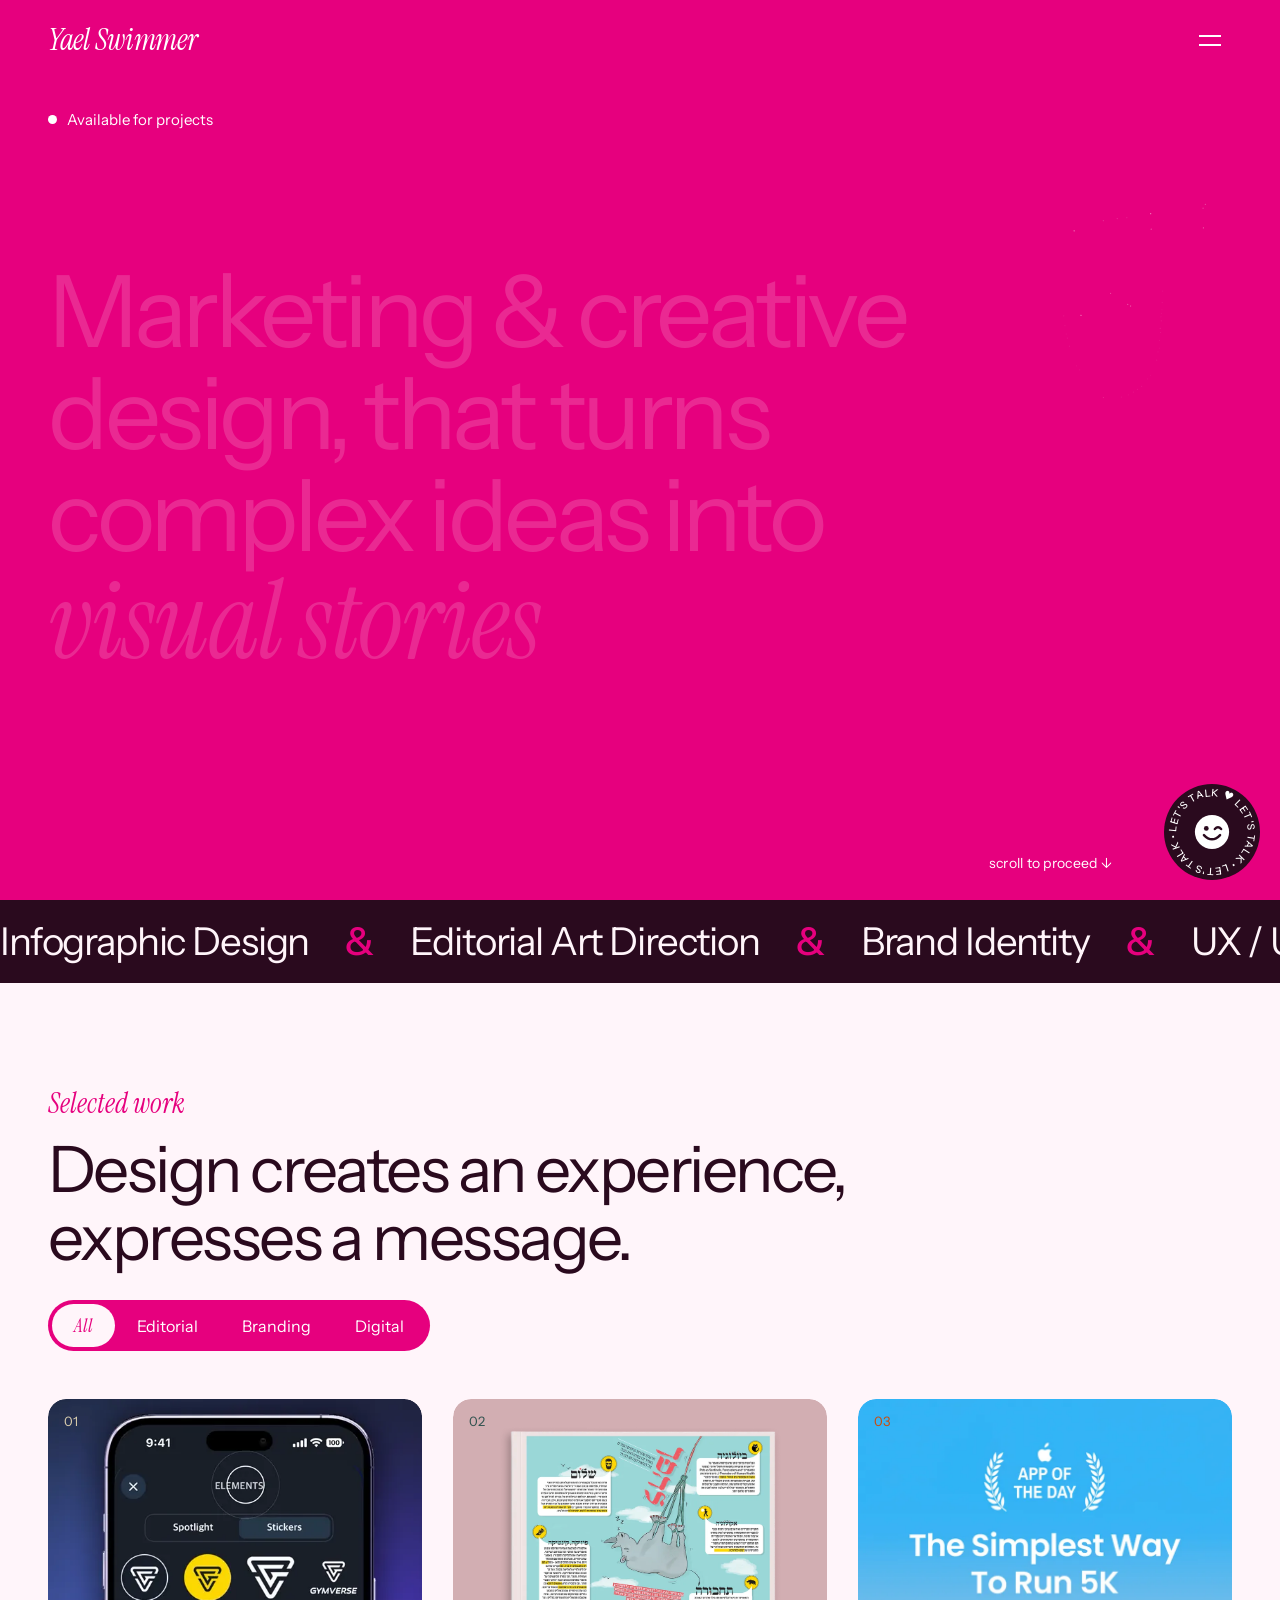
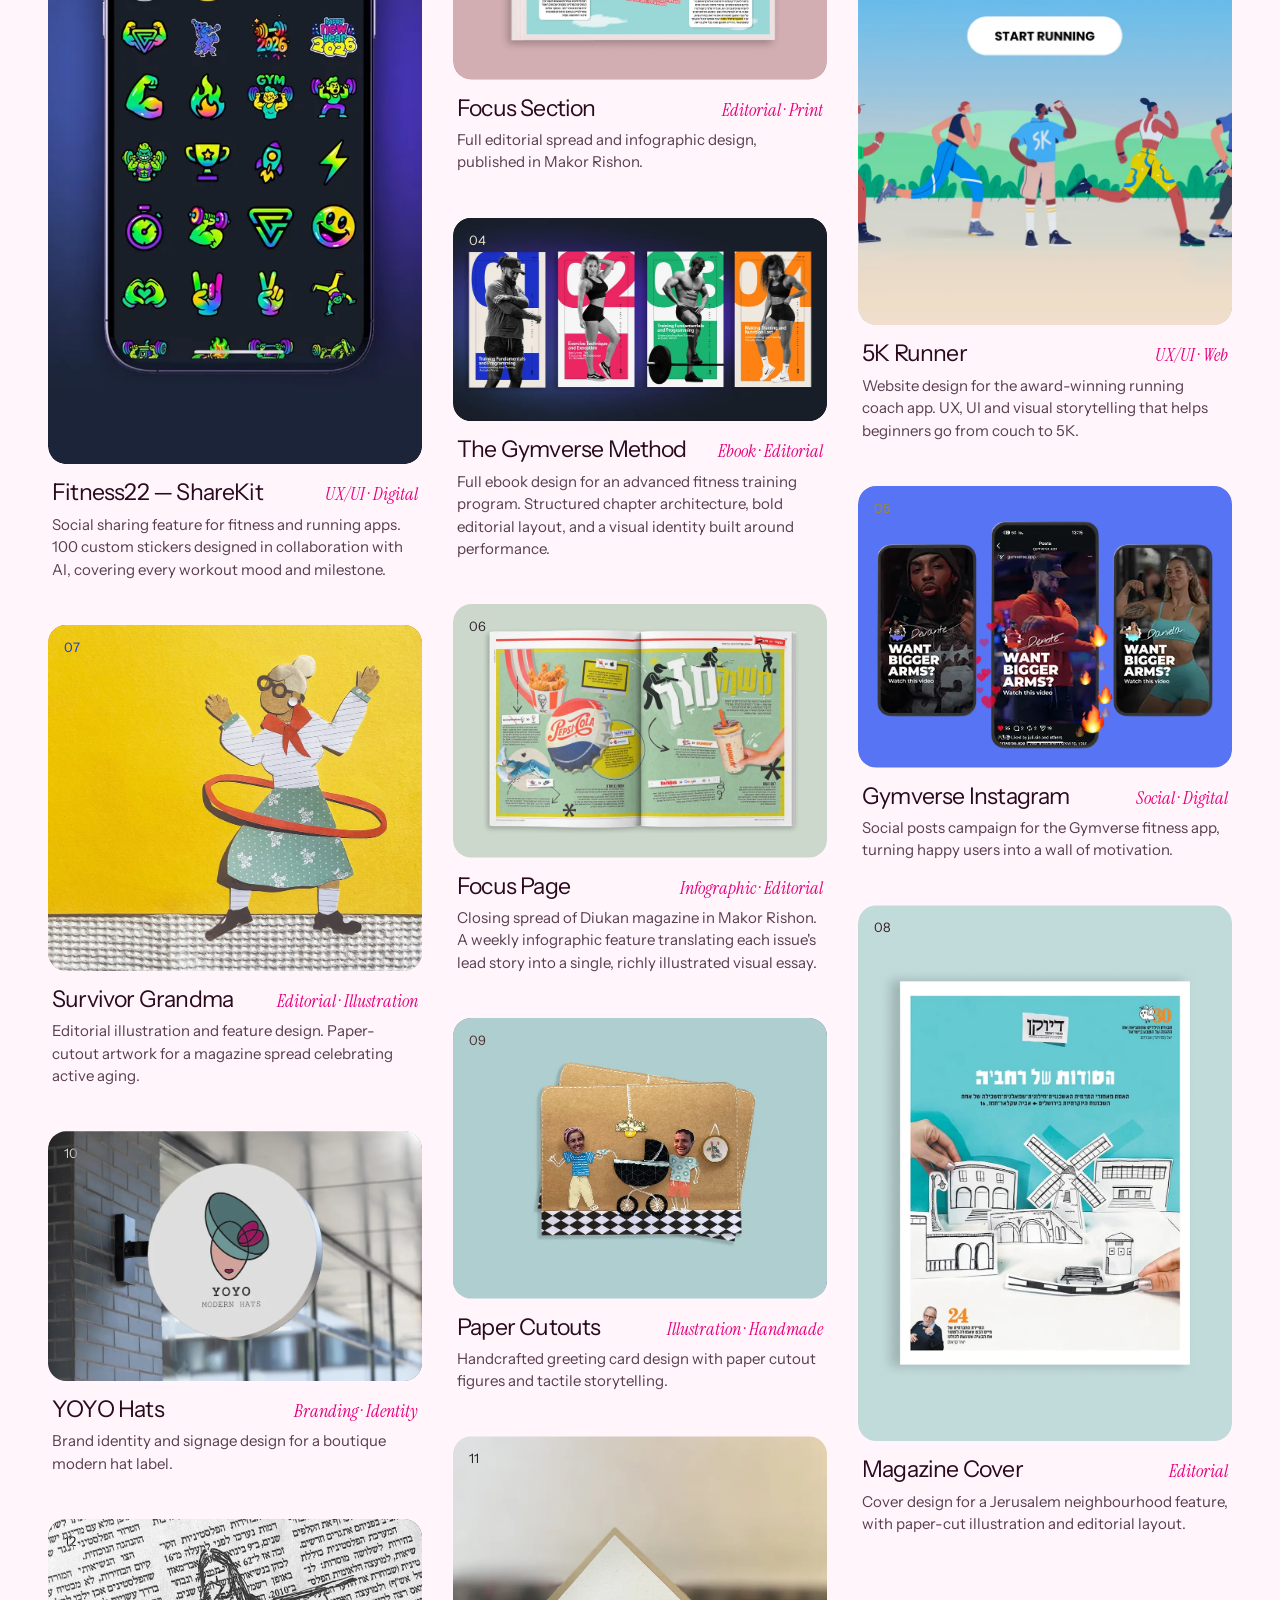
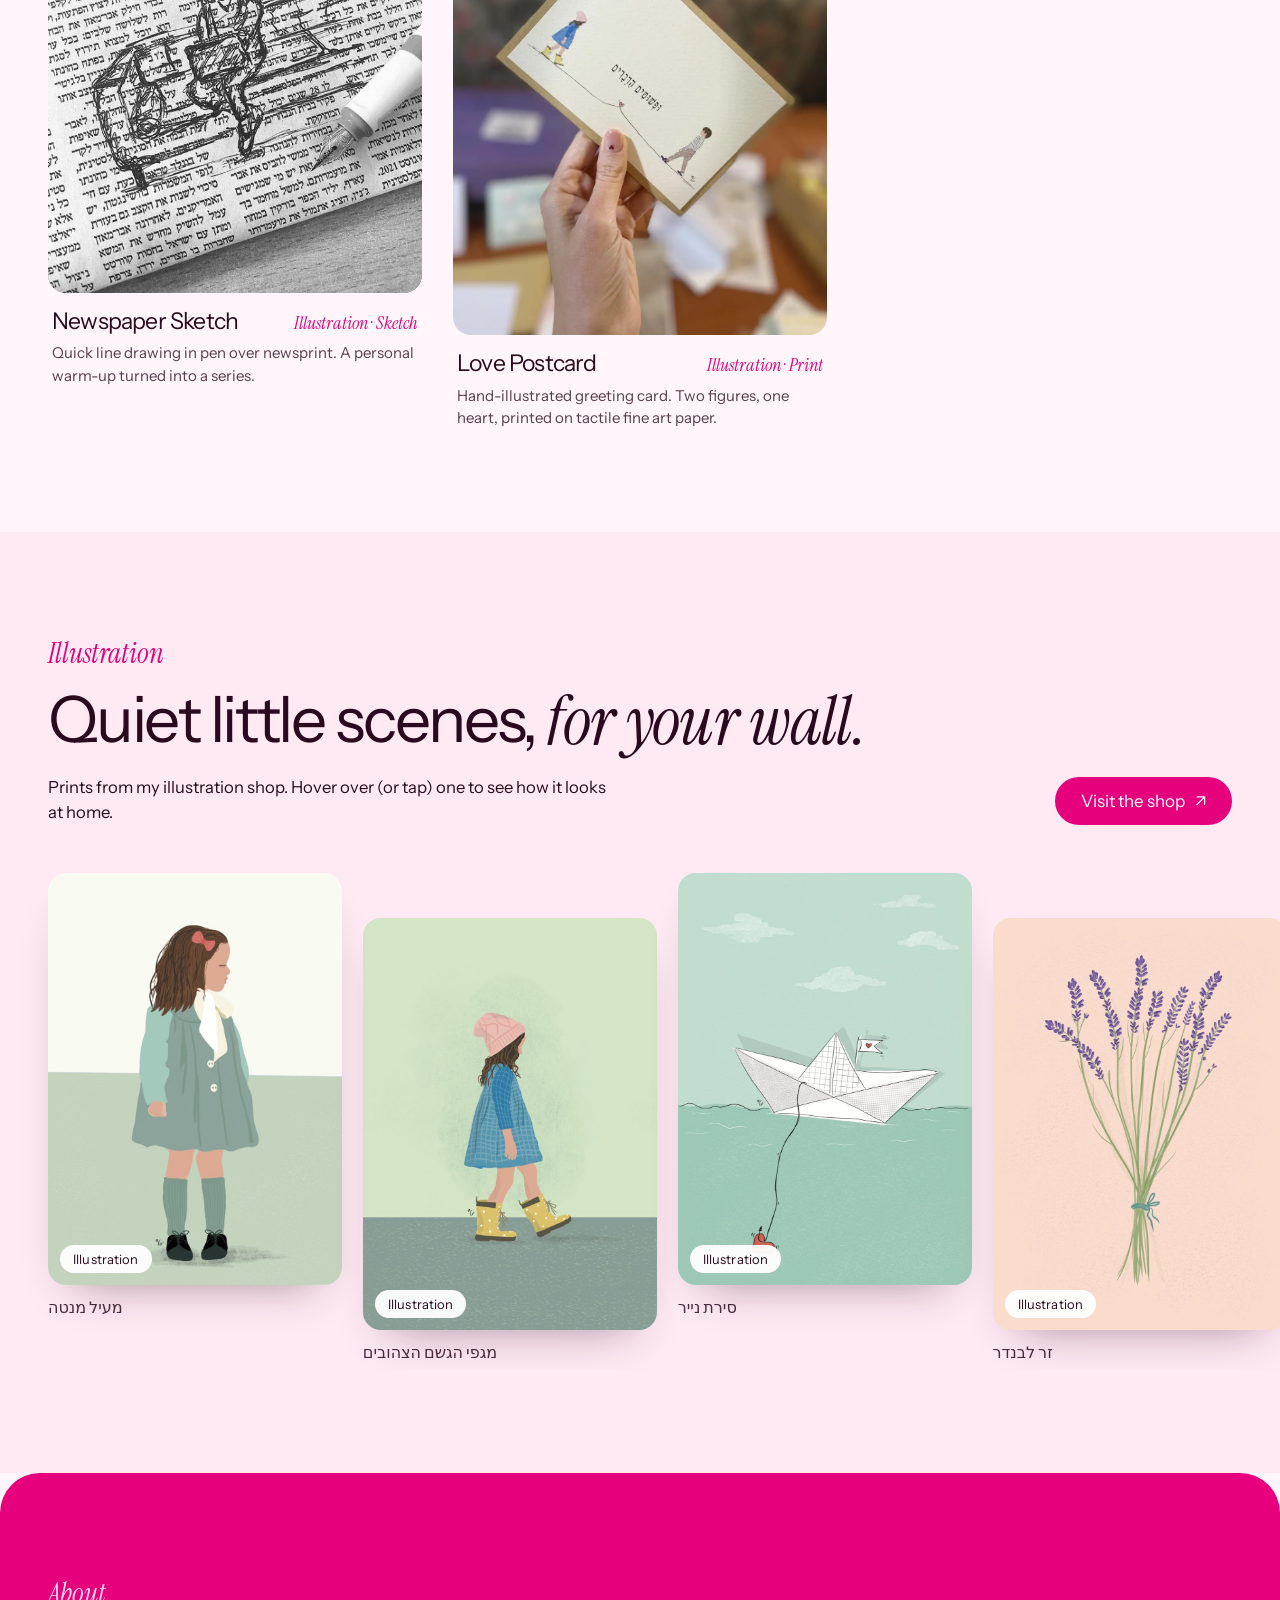
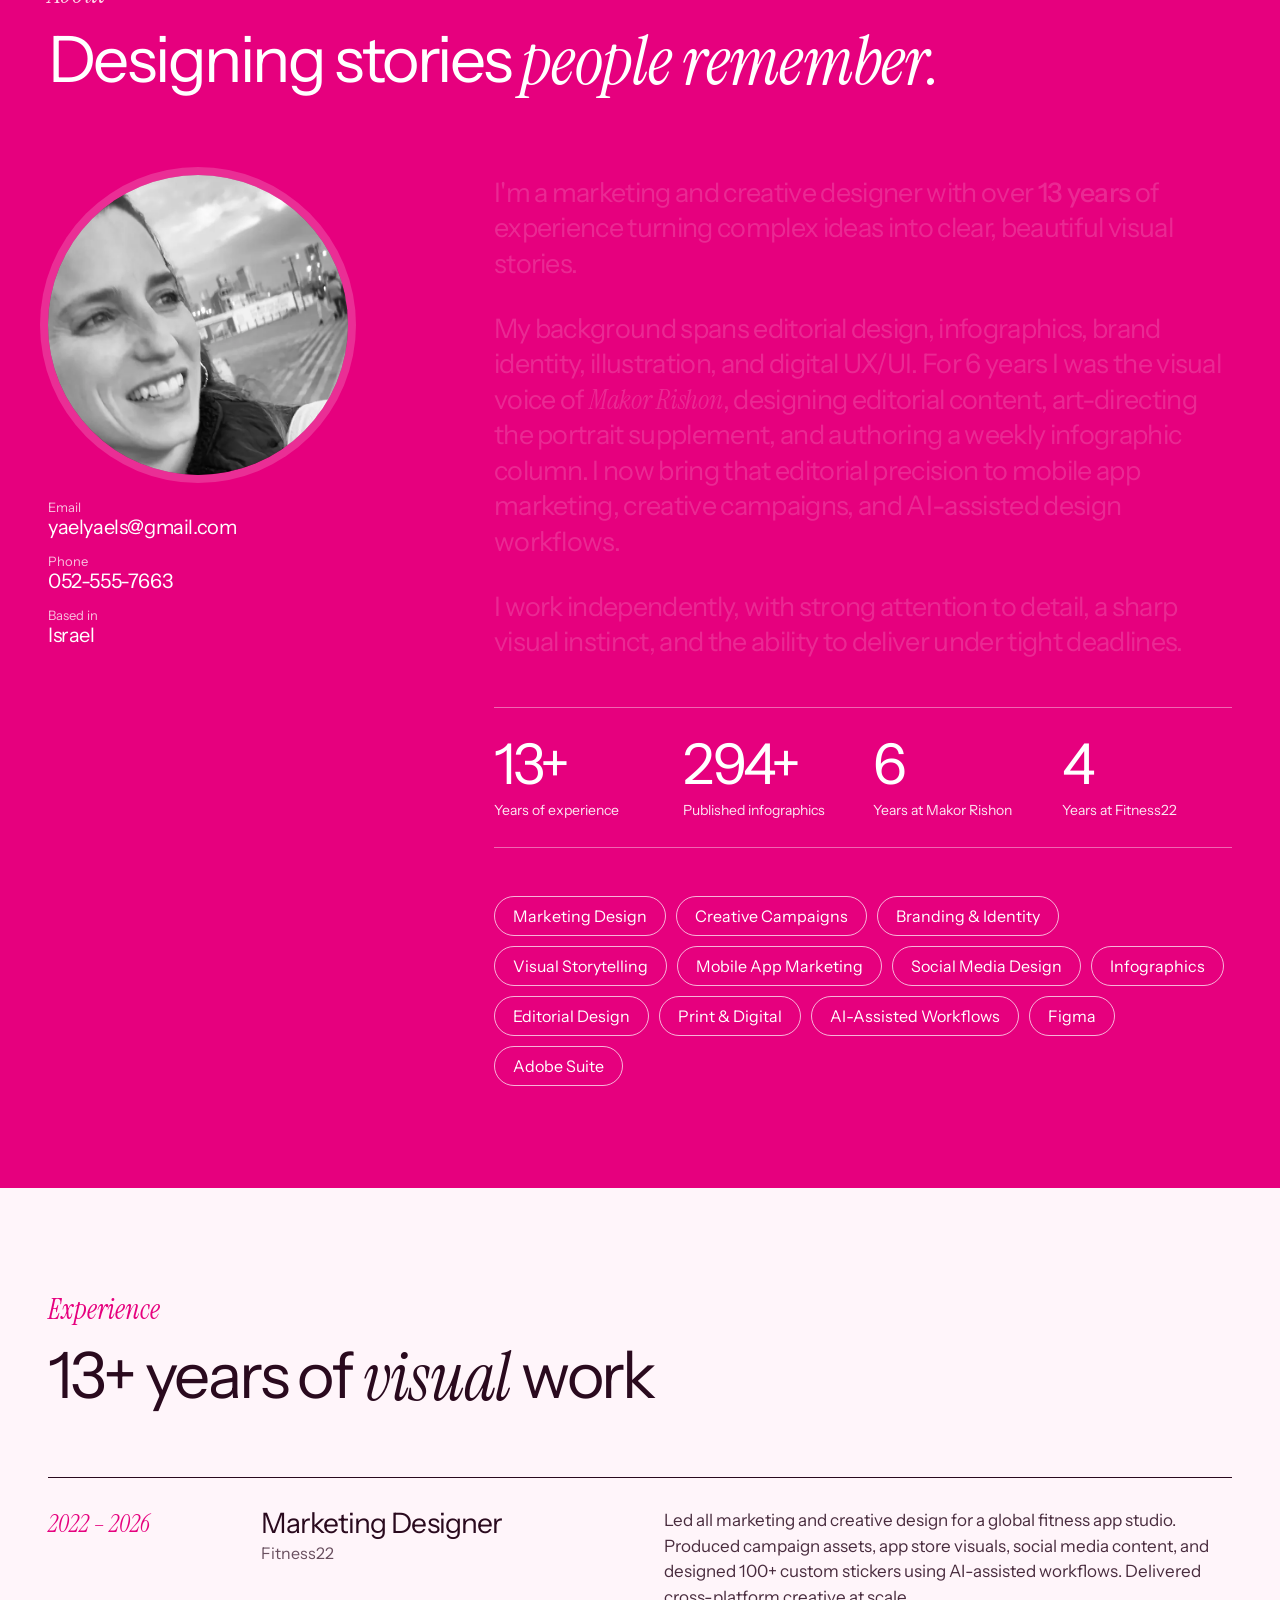
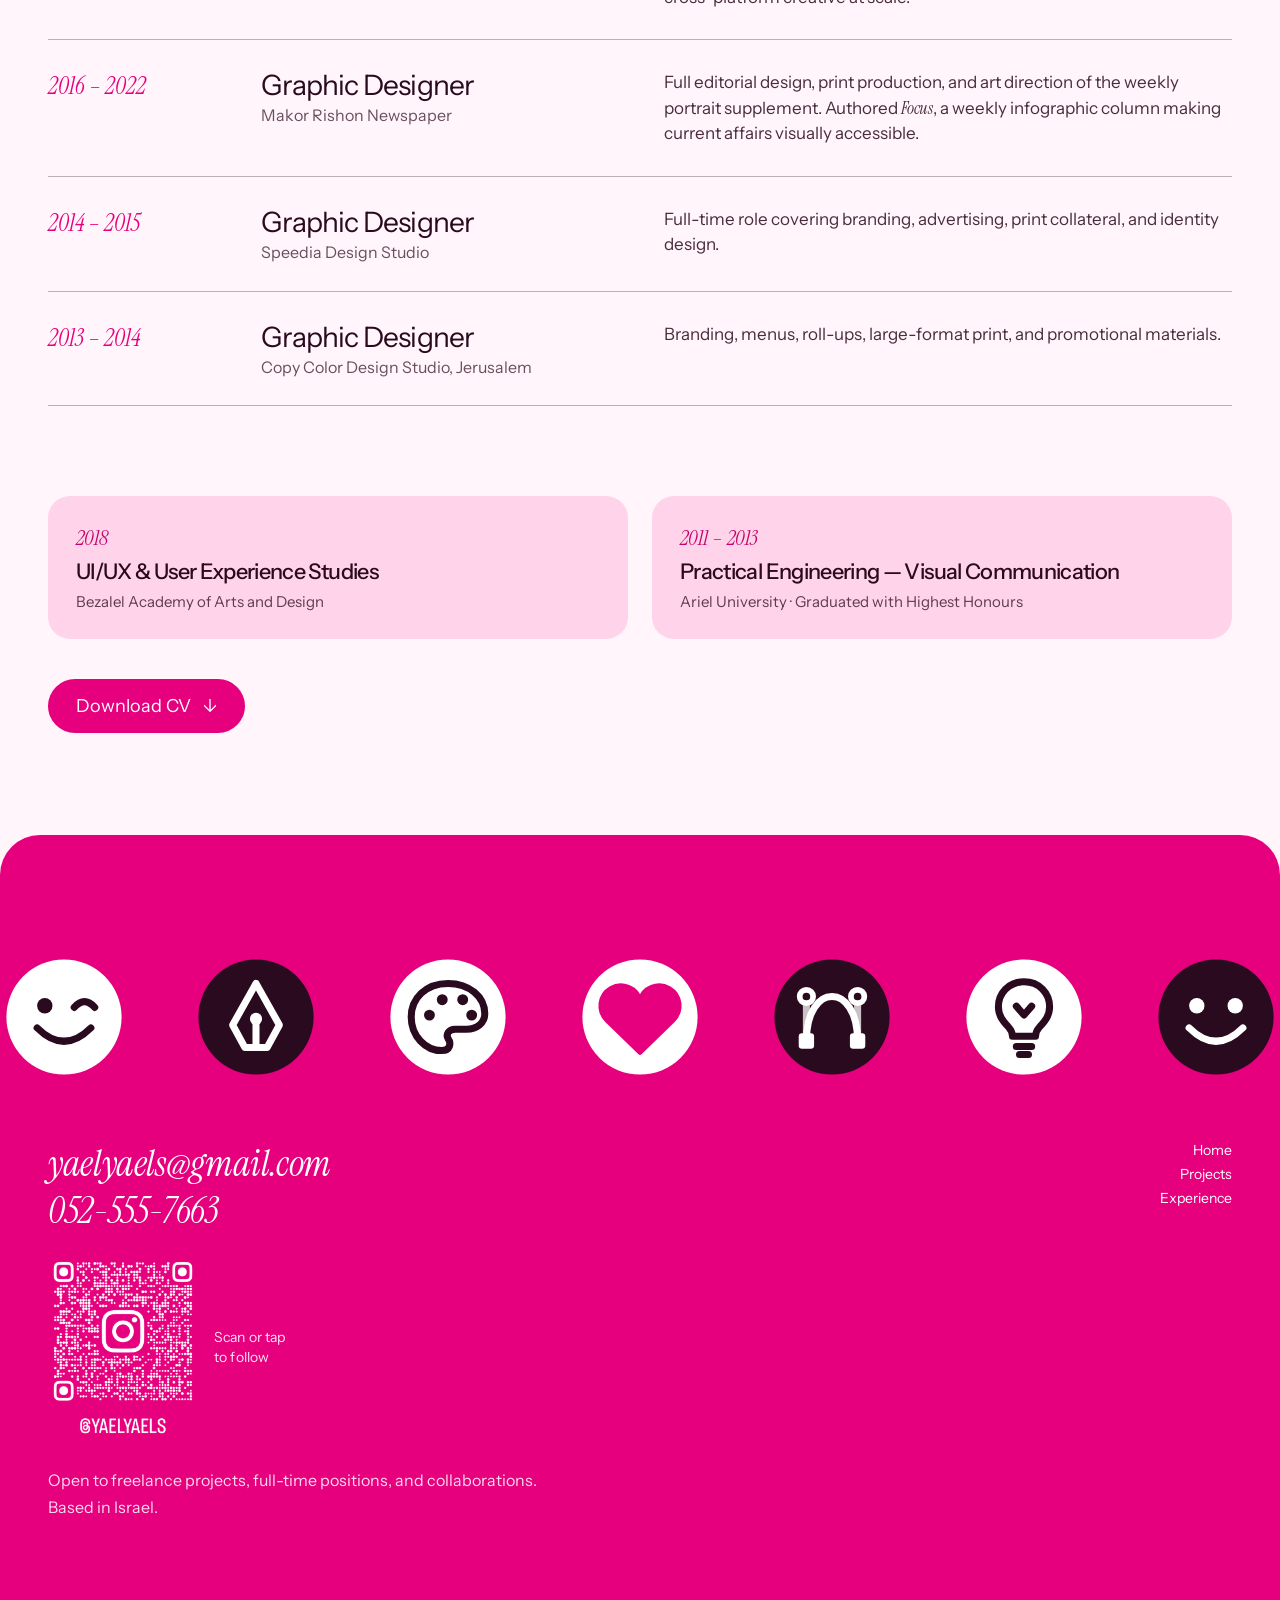
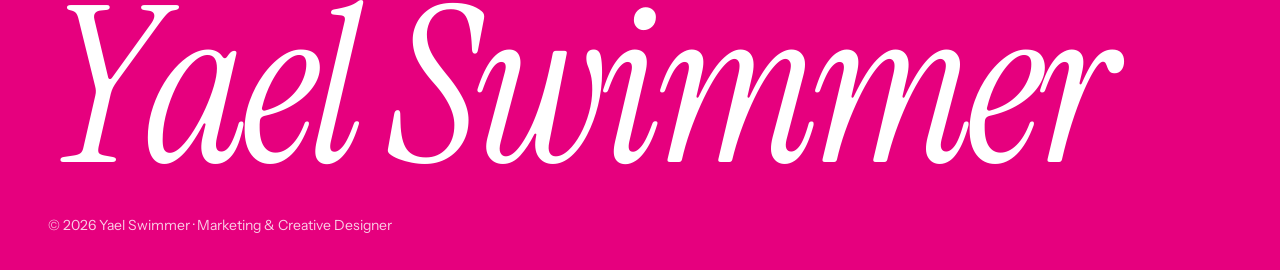
==== commit 115882eb: "Hero prints: two different fingerprints (loop + spiral whorl), pressed one after the other Co-Author" ====
--- a/index.html
+++ b/index.html
@@ -332,7 +332,7 @@
   <div class="hero-wrap" id="home">
     <header class="hero" data-nav="dark">
       <div class="hero__inner" id="heroInner">
-        <svg class="hero__print" id="heroPrint" viewBox="44 10 212 192" aria-hidden="true" focusable="false"><defs><radialGradient id="printFade" gradientUnits="userSpaceOnUse" cx="0" cy="0" r="100" gradientTransform="translate(102 104) rotate(58) scale(.98 .68)"><stop offset="0" stop-color="#fff"/><stop offset=".55" stop-color="#fff"/><stop offset="1" stop-color="#5a5a5a"/></radialGradient><linearGradient id="printSideG" gradientUnits="userSpaceOnUse" x1="96" y1="0" x2="168" y2="0"><stop offset="0" stop-color="#fff"/><stop offset="1" stop-color="#4a4a4a"/></linearGradient><mask id="printSide" maskUnits="userSpaceOnUse" x="-40" y="-40" width="320" height="280"><rect x="-40" y="-40" width="320" height="280" fill="url(#printSideG)"/></mask><mask id="printMask" maskUnits="userSpaceOnUse" x="0" y="0" width="200" height="200"><rect width="200" height="200" fill="url(#printFade)"/></mask></defs><g id="printA" mask="url(#printSide)" transform="translate(21.0 0) rotate(8 103 106)"><g mask="url(#printMask)"><g id="printRidges" fill="none" stroke="#fff" stroke-width="1" stroke-linecap="round" stroke-linejoin="round"><path d="M93.0 86.0L93.0 89.8Q93.0 93.6 93.1 95.8Q93.3 98.0 94.1 103.3Q95.0 108.5 96.0 112.3Q97.0 116.0 98.4 119.7Q99.8 123.4 101.2 126.1Q102.5 128.9 104.3 131.4Q106.0 134.0 108.2 136.3Q110.4 138.7 112.9 140.9Q115.5 143.0 117.3 144.3Q119.2 145.6 121.1 146.8Q123.0 148.0 126.1 149.5Q129.1 151.0 132.4 152.2Q135.7 153.4 139.1 154.4Q142.6 155.4 146.5 156.2Q150.4 157.0 160.7 158.0L171.0 159.0" pathLength="1" stroke-dasharray="1 1" stroke-dashoffset="1" stroke-opacity="1.0" data-d="300" data-t="900"/><path d="M92.7 83.9L92.3 84.1Q91.9 84.2 91.6 84.6Q91.2 84.9 91.1 85.3Q91.0 85.7 91.1 90.3Q91.2 95.0 91.4 97.3Q91.7 99.6 92.1 102.3Q92.5 105.0 93.3 108.9Q94.1 112.7 95.4 116.6Q96.7 120.5 97.0 120.8Q97.3 121.2 97.3 121.6Q97.3 122.0 98.1 123.6Q98.9 125.1 98.9 125.5Q99.0 125.9 99.9 127.8Q100.9 129.7 101.3 130.1Q101.6 130.5 101.8 131.0Q101.9 131.4 102.6 132.5Q103.3 133.6 104.5 135.2Q105.8 136.8 107.3 138.4Q108.9 140.0 110.8 141.7Q112.7 143.4 113.1 143.5Q113.5 143.6 113.9 144.1Q114.3 144.6 115.3 145.3Q116.3 145.9 116.8 146.2Q117.4 146.4 117.8 146.8Q118.1 147.2 119.3 147.9Q120.5 148.6 120.8 148.6Q121.2 148.7 121.6 149.1Q122.0 149.5 122.8 149.8Q123.6 150.1 123.9 150.4Q124.3 150.7 124.7 150.8L125.1 150.8" pathLength="1" stroke-dasharray="1 1" stroke-dashoffset="1" stroke-opacity="0.97" data-d="640" data-t="1087"/><path d="M127.4 151.8L127.8 152.1Q128.2 152.5 129.0 152.6Q129.7 152.8 130.1 153.1Q130.5 153.5 131.3 153.6Q132.0 153.8 132.4 154.1Q132.8 154.4 133.6 154.5Q134.4 154.7 134.7 154.9Q135.1 155.2 137.1 155.6Q139.0 156.1 139.4 156.3Q139.8 156.6 140.5 156.6Q141.3 156.7 141.7 156.9Q142.1 157.2 142.9 157.2Q143.6 157.2 144.0 157.4Q144.4 157.7 145.2 157.6Q145.9 157.5 146.7 157.9Q147.5 158.3 148.3 158.2Q149.0 158.1 149.4 158.4Q149.8 158.7 150.2 158.7Q150.6 158.7 151.0 158.6Q151.4 158.4 152.1 158.8Q152.9 159.1 153.3 159.1Q153.7 159.1 154.1 158.9Q154.4 158.7 155.2 159.1Q156.0 159.4 156.4 159.4Q156.8 159.4 157.1 159.2Q157.5 159.0 158.3 159.4Q159.1 159.8 159.5 159.8Q159.8 159.7 160.2 159.5Q160.6 159.3 161.4 159.7Q162.2 160.1 162.9 159.9Q163.7 159.8 164.1 160.0Q164.5 160.3 165.3 160.2Q166.0 160.0 166.4 160.2Q166.8 160.5 167.6 160.4Q168.3 160.4 168.7 160.6Q169.1 160.7 170.3 160.8L171.4 160.9" pathLength="1" stroke-dasharray="1 1" stroke-dashoffset="1" stroke-opacity="0.98" data-d="628" data-t="883"/><path d="M106.2 131.3L107.1 132.4Q107.9 133.6 109.3 135.1Q110.8 136.7 114.1 139.5Q117.4 142.4 119.7 143.9Q122.0 145.4 122.4 145.8Q122.8 146.2 124.3 146.9Q125.9 147.6 126.3 148.0Q126.6 148.4 127.0 148.4Q127.4 148.4 128.2 148.8Q129.0 149.3 129.3 149.3Q129.7 149.4 130.1 149.7Q130.5 150.0 131.3 150.2Q132.0 150.3 132.4 150.6Q132.8 151.0 133.2 150.9Q133.6 150.9 134.4 151.3Q135.1 151.8 135.5 151.7Q135.9 151.7 136.7 152.1Q137.5 152.4 137.8 152.4Q138.2 152.4 140.2 153.0Q142.1 153.7 142.5 153.7Q142.9 153.7 143.6 154.0Q144.4 154.3 144.8 154.3Q145.2 154.2 145.9 154.6Q146.7 155.0 147.1 154.9Q147.5 154.8 147.9 154.8Q148.3 154.9 148.6 155.3Q149.0 155.6 149.8 155.4Q150.6 155.2 151.4 155.7Q152.1 156.1 152.5 155.9Q152.9 155.7 153.3 155.7Q153.7 155.7 154.4 156.0Q155.2 156.4 155.6 156.2Q156.0 156.0 156.4 156.0Q156.8 156.0 157.5 156.3Q158.3 156.6 158.7 156.4Q159.1 156.3 159.5 156.3Q159.8 156.3 160.2 156.5Q160.6 156.7 161.4 156.6Q162.2 156.5 162.5 156.5Q162.9 156.6 163.3 156.8Q163.7 157.1 164.1 156.9Q164.5 156.7 165.3 156.8Q166.0 156.9 166.8 156.9Q167.6 156.8 169.5 157.0Q171.4 157.1 171.8 157.3L172.2 157.5" pathLength="1" stroke-dasharray="1 1" stroke-dashoffset="1" stroke-opacity="0.99" data-d="629" data-t="1055"/><path d="M93.1 84.2L93.7 84.5Q94.2 84.7 94.5 85.2Q94.7 85.7 94.8 90.7Q94.8 95.8 95.6 101.5Q96.4 107.3 96.6 107.7Q96.7 108.1 97.2 110.4Q97.6 112.7 98.5 115.1Q99.4 117.4 99.4 117.8Q99.4 118.1 99.7 118.5Q99.9 118.9 100.8 121.2Q101.6 123.6 103.0 126.3Q104.4 129.0 104.7 129.2L105.0 129.5" pathLength="1" stroke-dasharray="1 1" stroke-dashoffset="1" stroke-opacity="0.9" data-d="642" data-t="888"/><path d="M91.9 80.2L90.7 80.6Q89.6 80.9 88.9 81.4Q88.3 81.9 87.8 82.6Q87.3 83.4 87.1 84.2Q87.0 84.9 87.4 90.3Q87.9 95.8 88.9 101.5Q89.8 107.3 90.8 111.6Q91.8 115.8 93.4 120.5Q95.1 125.1 97.1 129.3Q99.2 133.6 101.1 136.3L102.9 139.0" pathLength="1" stroke-dasharray="1 1" stroke-dashoffset="1" stroke-opacity="0.78" data-d="777" data-t="987"/><path d="M104.2 140.5L106.2 142.5Q108.1 144.4 111.2 146.6Q114.3 148.9 119.7 151.7Q125.1 154.5 129.7 156.4Q134.4 158.3 137.8 159.3Q141.3 160.3 144.0 160.9Q146.7 161.5 158.7 162.9L170.7 164.2" pathLength="1" stroke-dasharray="1 1" stroke-dashoffset="1" stroke-opacity="0.79" data-d="758" data-t="1033"/><path d="M92.7 80.3L93.4 80.5Q94.2 80.7 95.0 81.2Q95.8 81.7 96.4 82.5Q97.1 83.4 97.4 84.2Q97.7 84.9 97.8 89.6Q97.9 94.2 98.8 100.4Q99.7 106.6 100.3 109.3Q100.9 112.0 102.1 115.4Q103.2 118.9 104.4 121.6Q105.6 124.3 106.5 125.9Q107.4 127.4 108.9 129.4Q110.4 131.3 111.9 132.8Q113.4 134.4 116.4 137.1Q119.5 139.8 121.9 141.5Q124.3 143.3 127.0 144.7Q129.7 146.2 132.8 147.4Q135.9 148.5 139.4 149.6Q142.9 150.6 146.3 151.4Q149.8 152.3 154.1 152.8Q158.3 153.3 159.1 153.2Q159.8 153.2 166.0 153.5L172.2 153.9" pathLength="1" stroke-dasharray="1 1" stroke-dashoffset="1" stroke-opacity="0.96" data-d="755" data-t="1345"/><path d="M91.1 76.4L90.0 76.6Q88.8 76.8 88.0 77.0Q87.3 77.3 86.5 77.8Q85.7 78.3 85.0 78.9Q84.3 79.5 83.8 80.3Q83.3 81.1 83.1 81.9Q82.8 82.6 82.7 84.2Q82.6 85.7 85.3 100.0Q88.0 114.3 89.3 118.5Q90.5 122.8 91.7 125.9Q92.9 129.0 94.5 132.0Q96.1 135.1 97.5 137.5Q99.0 139.8 100.5 141.7Q102.0 143.6 103.9 145.6Q105.8 147.5 108.9 149.6Q112.0 151.7 117.8 154.6Q123.6 157.4 128.2 159.3Q132.8 161.1 136.7 162.3Q140.5 163.4 144.8 164.4Q149.0 165.3 153.7 165.9Q158.3 166.6 164.1 167.0L169.9 167.4" pathLength="1" stroke-dasharray="1 1" stroke-dashoffset="1" stroke-opacity="0.56" data-d="888" data-t="1497"/><path d="M91.8 76.4L93.0 76.7Q94.2 76.9 95.4 77.5Q96.5 78.0 97.4 78.8Q98.3 79.5 99.1 80.7Q99.9 81.9 100.4 83.4Q100.8 84.9 101.0 89.6Q101.1 94.2 101.9 99.2Q102.7 104.2 103.4 107.7Q104.1 111.2 104.8 113.5Q105.6 115.8 106.7 118.5Q107.8 121.2 109.1 123.5Q110.4 125.9 112.4 128.2Q114.3 130.5 116.3 132.4Q118.3 134.4 120.5 136.3Q122.8 138.3 125.1 139.9Q127.4 141.5 129.3 142.5Q131.3 143.6 135.1 145.0Q139.0 146.4 143.2 147.6Q147.5 148.7 150.2 149.2Q152.9 149.7 162.6 150.1L172.3 150.6" pathLength="1" stroke-dasharray="1 1" stroke-dashoffset="1" stroke-opacity="0.68" data-d="879" data-t="1352"/><path d="M85.0 115.8L83.7 108.9Q82.5 101.9 80.4 93.8Q78.4 85.7 78.3 84.2Q78.2 82.6 78.5 81.1Q78.9 79.5 79.3 78.8Q79.7 78.0 80.4 77.1Q81.1 76.3 82.6 75.2Q84.2 74.0 85.3 73.6Q86.5 73.1 87.6 72.8L88.8 72.6" pathLength="1" stroke-dasharray="1 1" stroke-dashoffset="1" stroke-opacity="0.58" data-d="881" data-t="898"/><path d="M85.7 118.9L86.8 122.4Q87.9 125.9 88.8 128.2Q89.8 130.5 92.3 135.1Q94.9 139.8 96.5 142.0Q98.1 144.3 99.6 146.2Q101.2 148.0 102.3 149.1Q103.5 150.2 105.4 151.6Q107.3 153.1 110.0 154.5Q112.6 156.0 118.5 158.7Q124.3 161.5 127.0 162.6Q129.7 163.6 132.0 164.4Q134.4 165.1 139.8 166.5Q145.2 167.9 150.2 169.0Q155.2 170.1 158.3 170.4Q161.4 170.7 165.2 170.7L168.9 170.7" pathLength="1" stroke-dasharray="1 1" stroke-dashoffset="1" stroke-opacity="0.57" data-d="1013" data-t="1236"/><path d="M89.6 72.5L91.5 72.7Q93.4 72.8 95.4 73.6Q97.3 74.5 98.8 75.7Q100.4 77.0 101.6 78.7Q102.8 80.3 103.4 82.2Q104.1 84.2 104.2 88.4Q104.2 92.7 104.9 97.3Q105.5 101.9 106.2 105.4Q106.9 108.9 107.9 112.0Q108.8 115.1 110.2 118.1Q111.6 121.2 112.9 123.2Q114.2 125.1 115.5 126.6Q116.9 128.2 120.0 131.3Q123.1 134.4 125.3 136.1Q127.4 137.9 129.0 138.9Q130.5 139.9 133.2 141.1Q135.9 142.4 139.0 143.4Q142.1 144.4 145.2 145.1Q148.3 145.9 150.6 146.2Q152.9 146.5 162.9 146.9L173.0 147.4" pathLength="1" stroke-dasharray="1 1" stroke-dashoffset="1" stroke-opacity="0.56" data-d="1001" data-t="1372"/><path d="M88.0 68.7L86.5 69.1Q84.9 69.5 83.4 70.2Q81.9 70.9 80.6 71.8Q79.3 72.6 78.3 73.6Q77.2 74.7 76.4 76.0Q75.7 77.2 75.3 78.4Q74.9 79.5 74.7 80.7Q74.5 81.9 74.5 83.4Q74.5 84.9 75.3 88.8Q76.0 92.7 77.6 98.5Q79.2 104.2 80.6 111.2Q82.0 118.1 83.0 121.6Q84.0 125.1 84.9 127.4Q85.7 129.7 86.9 132.0Q88.0 134.4 90.0 137.8Q92.1 141.3 93.7 143.6Q95.4 145.9 97.1 148.0Q98.8 150.1 99.9 151.1Q100.9 152.1 103.4 153.9Q105.8 155.8 109.6 157.8Q113.4 159.8 119.6 162.8Q125.9 165.8 129.7 167.1Q133.6 168.3 144.0 170.9Q154.4 173.5 157.5 173.9Q160.6 174.2 163.7 174.1L166.8 174.0" pathLength="1" stroke-dasharray="1 1" stroke-dashoffset="1" stroke-opacity="0.67" data-d="1145" data-t="1604"/><path d="M122.0 128.9L124.3 131.1Q126.6 133.4 128.6 134.9Q130.5 136.5 132.8 137.7Q135.1 139.0 137.1 139.8Q139.0 140.5 142.1 141.3Q145.2 142.1 148.3 142.6Q151.4 143.1 156.8 143.5Q162.2 143.9 167.6 144.0L173.0 144.2" pathLength="1" stroke-dasharray="1 1" stroke-dashoffset="1" stroke-opacity="0.55" data-d="1126" data-t="930"/><path d="M88.8 68.6L90.0 68.6Q91.1 68.5 92.3 68.7Q93.4 68.9 94.6 69.3Q95.8 69.7 96.9 70.3Q98.1 70.9 99.2 71.7Q100.4 72.6 101.5 73.7Q102.7 74.8 104.2 77.0Q105.8 79.1 106.4 80.5Q107.0 81.9 107.3 83.0Q107.6 84.2 107.7 90.0Q107.9 95.8 108.6 100.4Q109.3 105.0 109.9 107.4Q110.4 109.8 111.4 112.4Q112.4 115.1 113.5 117.4Q114.6 119.7 115.9 121.6Q117.2 123.6 118.5 125.1L119.9 126.6" pathLength="1" stroke-dasharray="1 1" stroke-dashoffset="1" stroke-opacity="0.57" data-d="1111" data-t="1031"/><path d="M77.3 113.5L75.1 105.8Q72.9 98.1 72.5 96.1Q72.1 94.2 71.5 89.2Q70.9 84.2 71.2 81.5Q71.4 78.8 71.8 77.6Q72.1 76.4 72.6 75.3Q73.1 74.1 74.0 73.0Q74.8 71.8 75.6 71.0Q76.4 70.2 78.0 69.1Q79.5 68.1 81.1 67.3Q82.6 66.5 84.2 66.0Q85.7 65.4 87.3 65.1L88.8 64.8" pathLength="1" stroke-dasharray="1 1" stroke-dashoffset="1" stroke-opacity="1.0" data-d="1138" data-t="955"/><path d="M78.0 116.1L78.8 119.1Q79.6 122.0 80.7 125.5Q81.8 129.0 82.8 131.3Q83.8 133.6 85.0 135.9Q86.2 138.2 88.7 141.9Q91.1 145.6 93.0 148.1Q95.0 150.6 96.9 152.5Q98.7 154.4 100.2 155.6Q101.7 156.8 104.1 158.2Q106.6 159.7 114.3 163.7Q122.0 167.6 125.9 169.2Q129.7 170.7 142.1 173.8Q154.4 176.9 157.5 177.2Q160.6 177.6 162.9 177.5L165.3 177.4" pathLength="1" stroke-dasharray="1 1" stroke-dashoffset="1" stroke-opacity="0.85" data-d="1267" data-t="1293"/><path d="M128.0 130.5L129.8 132.0Q131.7 133.6 133.0 134.4Q134.4 135.2 136.3 136.1Q138.2 137.0 140.2 137.5Q142.1 138.1 145.9 138.8Q149.8 139.4 156.0 140.0Q162.2 140.6 167.2 140.8L172.2 140.9" pathLength="1" stroke-dasharray="1 1" stroke-dashoffset="1" stroke-opacity="0.66" data-d="1249" data-t="879"/><path d="M89.6 64.7L91.1 64.8Q92.7 64.9 93.8 65.2Q95.0 65.5 97.3 66.7Q99.6 67.9 101.1 69.1Q102.6 70.3 103.8 71.4Q104.9 72.6 106.1 74.1Q107.3 75.6 108.1 76.8Q108.8 78.0 109.5 79.5Q110.2 81.1 110.6 82.6Q111.0 84.2 111.1 88.8Q111.2 93.4 111.4 95.8Q111.6 98.1 112.0 101.2Q112.4 104.2 113.0 106.9Q113.7 109.7 115.0 112.7Q116.3 115.8 117.6 118.1Q118.9 120.5 120.1 122.0Q121.3 123.6 123.6 126.0L125.9 128.5" pathLength="1" stroke-dasharray="1 1" stroke-dashoffset="1" stroke-opacity="0.63" data-d="1232" data-t="1076"/><path d="M71.4 107.3L70.1 103.1Q68.8 98.8 68.2 95.0Q67.7 91.1 67.6 86.5Q67.5 81.9 67.8 79.9Q68.0 78.0 68.6 76.1Q69.2 74.1 69.7 73.0Q70.3 71.8 71.1 70.7Q72.0 69.5 73.0 68.5Q74.1 67.4 75.3 66.6Q76.4 65.8 79.9 64.1Q83.4 62.3 84.9 61.9Q86.5 61.4 88.0 61.2L89.6 61.0" pathLength="1" stroke-dasharray="1 1" stroke-dashoffset="1" stroke-opacity="0.91" data-d="1265" data-t="955"/><path d="M71.9 108.9L75.2 119.3Q78.4 129.7 80.1 133.6Q81.7 137.5 83.3 140.1Q84.9 142.8 86.9 145.5Q88.9 148.3 90.8 150.6Q92.7 153.0 95.0 155.3Q97.3 157.6 98.5 158.4Q99.6 159.3 101.9 160.7Q104.2 162.0 112.7 166.3Q121.2 170.6 123.9 171.8Q126.6 173.0 129.3 173.8Q132.0 174.7 141.7 177.1Q151.4 179.4 154.4 180.0Q157.5 180.5 160.2 180.6L162.9 180.8" pathLength="1" stroke-dasharray="1 1" stroke-dashoffset="1" stroke-opacity="0.96" data-d="1392" data-t="1357"/><path d="M119.6 115.1L120.9 117.4Q122.2 119.7 124.9 122.8Q127.6 125.9 130.2 128.2Q132.8 130.5 135.1 131.8Q137.5 133.2 140.2 134.0Q142.9 134.9 146.7 135.5Q150.6 136.1 157.9 136.9Q165.3 137.7 168.7 137.7L172.2 137.7" pathLength="1" stroke-dasharray="1 1" stroke-dashoffset="1" stroke-opacity="0.81" data-d="1373" data-t="966"/><path d="M90.3 61.0L91.9 61.2Q93.4 61.3 94.6 61.7Q95.8 62.0 97.2 62.7Q98.6 63.3 99.9 64.2Q101.2 65.0 102.7 66.3Q104.2 67.5 105.6 68.9Q107.0 70.3 108.2 71.8Q109.5 73.4 110.5 74.9Q111.5 76.4 112.3 78.0Q113.0 79.5 113.5 81.5Q114.1 83.4 114.3 84.9Q114.4 86.5 114.5 90.3Q114.6 94.2 115.1 98.8Q115.6 103.5 116.1 105.6Q116.6 107.8 117.6 110.3L118.5 112.7" pathLength="1" stroke-dasharray="1 1" stroke-dashoffset="1" stroke-opacity="0.55" data-d="1336" data-t="987"/><path d="M85.7 57.9L83.4 58.7Q81.1 59.4 78.4 60.8Q75.7 62.1 73.7 63.4Q71.8 64.6 70.4 65.9Q69.0 67.2 68.1 68.5Q67.2 69.9 66.4 71.6Q65.6 73.4 65.0 75.7Q64.4 78.0 64.1 80.3Q63.8 82.6 64.0 88.4Q64.1 94.2 64.8 98.1Q65.5 101.9 70.3 116.6Q75.1 131.3 76.2 134.0Q77.2 136.6 78.5 139.0Q79.7 141.3 82.7 145.6Q85.8 149.8 88.8 153.4Q91.9 157.1 94.2 159.2Q96.5 161.2 98.5 162.5Q100.4 163.7 111.2 169.0Q122.0 174.2 125.1 175.5Q128.2 176.7 132.4 177.9Q136.7 179.2 141.7 180.5Q146.7 181.7 150.2 182.4Q153.7 183.1 156.8 183.4L159.8 183.7" pathLength="1" stroke-dasharray="1 1" stroke-dashoffset="1" stroke-opacity="0.95" data-d="1525" data-t="1746"/><path d="M86.5 57.7L88.0 57.6Q89.6 57.4 91.5 57.6Q93.4 57.7 95.0 58.2Q96.5 58.6 98.1 59.3Q99.6 60.0 101.2 61.0Q102.7 62.0 104.6 63.6Q106.6 65.3 108.2 67.0Q109.9 68.7 111.4 70.7Q112.9 72.6 114.2 74.9Q115.5 77.2 116.2 79.5Q117.0 81.9 117.2 83.8Q117.5 85.7 117.7 90.3Q117.9 95.0 118.5 98.8Q119.0 102.7 119.6 105.0Q120.1 107.3 121.6 110.8Q123.0 114.3 124.0 116.2Q125.1 118.1 126.7 120.1Q128.4 122.0 130.2 123.8Q132.0 125.6 133.6 126.8Q135.1 128.0 136.3 128.7Q137.5 129.4 139.0 130.0Q140.5 130.7 142.1 131.1Q143.6 131.5 147.5 132.2Q151.4 132.8 157.1 133.5Q162.9 134.2 167.6 134.3L172.2 134.4" pathLength="1" stroke-dasharray="1 1" stroke-dashoffset="1" stroke-opacity="0.89" data-d="1486" data-t="1391"/><path d="M85.7 154.9L83.3 152.0Q81.0 149.0 78.8 145.9Q76.6 142.9 75.1 140.2Q73.7 137.5 72.3 134.0Q70.9 130.5 67.7 121.6Q64.6 112.7 63.4 108.5Q62.2 104.2 61.4 99.6Q60.6 95.0 60.3 89.6Q60.0 84.2 60.3 81.5Q60.5 78.8 61.3 75.7Q62.0 72.6 63.0 70.3Q63.9 68.0 65.2 66.2Q66.4 64.4 68.3 62.7Q70.3 61.1 73.7 59.2Q77.2 57.2 79.9 56.1Q82.6 55.0 84.9 54.5L87.3 54.0" pathLength="1" stroke-dasharray="1 1" stroke-dashoffset="1" stroke-opacity="0.55" data-d="1687" data-t="1328"/><path d="M87.3 156.7L90.0 159.5Q92.7 162.3 95.2 164.2Q97.7 166.0 109.5 171.6Q121.2 177.2 125.5 178.7Q129.7 180.3 136.3 182.3Q142.9 184.3 146.3 185.0Q149.8 185.7 153.3 186.1L156.8 186.4" pathLength="1" stroke-dasharray="1 1" stroke-dashoffset="1" stroke-opacity="0.77" data-d="1639" data-t="1061"/><path d="M88.0 54.0L90.0 54.0Q91.9 54.0 93.8 54.3Q95.8 54.6 97.3 55.1Q98.8 55.6 100.4 56.4Q101.9 57.1 103.5 58.2Q105.0 59.3 106.9 61.0Q108.9 62.6 110.8 64.7Q112.7 66.7 114.3 68.7Q115.8 70.7 117.0 72.8Q118.1 75.0 119.0 77.6Q119.8 80.3 120.1 82.2Q120.4 84.2 120.7 89.2Q121.0 94.2 121.7 98.1Q122.4 101.9 122.9 103.9Q123.4 105.8 124.8 109.3Q126.2 112.7 126.9 114.3Q127.7 115.8 128.9 117.4Q130.2 118.9 131.9 120.6Q133.6 122.4 135.1 123.6Q136.7 124.8 137.8 125.5Q139.0 126.2 140.9 126.9Q142.9 127.7 144.8 128.2Q146.7 128.7 149.8 129.3Q152.9 129.8 156.8 130.3Q160.6 130.7 166.0 130.9L171.4 131.1" pathLength="1" stroke-dasharray="1 1" stroke-dashoffset="1" stroke-opacity="1.0" data-d="1608" data-t="1377"/><path d="M65.1 60.2L67.3 58.7Q69.5 57.2 73.0 55.3Q76.4 53.5 78.8 52.5Q81.1 51.6 83.0 51.2Q84.9 50.7 87.6 50.6Q90.3 50.4 93.1 50.6Q95.8 50.8 98.1 51.4Q100.4 52.0 102.4 53.0Q104.4 54.1 106.7 55.8Q108.9 57.5 111.6 60.1Q114.3 62.8 116.2 65.1Q118.1 67.5 119.4 69.6Q120.7 71.8 121.4 73.7Q122.2 75.7 122.6 77.6Q123.0 79.5 123.3 81.5Q123.5 83.4 123.7 88.4Q123.9 93.4 124.9 97.7Q125.9 102.0 126.3 103.5Q126.8 105.0 128.4 108.9Q129.9 112.7 130.4 113.5Q130.8 114.3 131.8 115.4Q132.8 116.6 134.3 118.2Q135.9 119.7 137.4 120.9Q138.9 122.0 140.5 122.9Q142.1 123.7 144.0 124.4Q145.9 125.1 148.6 125.8Q151.4 126.4 153.7 126.8Q156.0 127.1 163.7 127.5L171.4 127.9" pathLength="1" stroke-dasharray="1 1" stroke-dashoffset="1" stroke-opacity="0.85" data-d="1725" data-t="1532"/><path d="M64.1 61.2L62.9 62.6Q61.8 64.1 60.7 66.0Q59.7 68.0 58.7 70.7Q57.8 73.4 57.2 75.7Q56.7 78.0 56.5 81.1Q56.3 84.2 57.0 91.9Q57.7 99.6 58.5 105.0Q59.4 110.4 60.5 114.3Q61.6 118.1 65.6 127.4Q69.6 136.7 71.0 139.4Q72.4 142.1 73.6 144.0Q74.8 145.9 76.8 148.6Q78.8 151.4 83.4 156.8Q88.0 162.2 90.3 164.3Q92.7 166.4 95.4 168.2Q98.1 169.9 107.3 174.3Q116.6 178.6 120.1 180.0Q123.6 181.3 132.8 184.4Q142.1 187.5 144.4 188.0Q146.7 188.5 149.8 188.9L152.9 189.2" pathLength="1" stroke-dasharray="1 1" stroke-dashoffset="1" stroke-opacity="0.55" data-d="1780" data-t="1693"/><path d="M74.4 50.2L76.6 49.3Q78.8 48.3 80.7 47.9Q82.6 47.4 85.3 47.1Q88.0 46.8 91.1 46.8Q94.2 46.8 96.1 47.0Q98.1 47.2 100.0 47.7Q101.9 48.2 103.5 48.9Q105.0 49.6 106.6 50.7Q108.1 51.7 110.7 54.0Q113.3 56.4 116.2 59.5Q119.1 62.5 120.5 64.5Q122.0 66.5 123.2 68.7Q124.3 70.9 125.0 72.9Q125.6 74.9 126.0 76.8Q126.4 78.8 126.5 81.1Q126.7 83.4 126.8 87.6Q126.9 91.9 127.2 93.8Q127.5 95.8 128.7 100.0Q130.0 104.2 131.4 107.7Q132.8 111.2 133.6 112.4Q134.4 113.5 135.9 115.1Q137.5 116.6 139.0 117.8Q140.5 119.1 142.5 120.1Q144.4 121.1 146.3 121.8Q148.3 122.5 151.4 123.2Q154.4 123.8 162.9 124.3L171.4 124.7" pathLength="1" stroke-dasharray="1 1" stroke-dashoffset="1" stroke-opacity="0.9" data-d="1843" data-t="1470"/><path d="M71.8 51.6L69.1 53.1Q66.4 54.7 64.9 55.8Q63.3 56.8 62.2 57.9Q61.0 59.0 59.9 60.4Q58.8 61.8 57.6 64.1Q56.3 66.4 55.2 69.1Q54.1 71.8 53.5 74.1Q53.0 76.4 52.8 78.4Q52.6 80.3 52.6 82.2Q52.7 84.2 53.8 96.5Q54.8 108.9 55.5 112.4Q56.1 115.8 57.4 119.1Q58.7 122.5 64.0 132.7Q69.2 142.9 71.7 146.6Q74.1 150.4 79.0 156.3Q83.9 162.2 86.4 164.7Q88.8 167.3 91.5 169.3Q94.2 171.3 97.3 173.0Q100.4 174.7 108.5 178.5Q116.6 182.2 129.0 186.4Q141.3 190.6 144.4 191.2L147.5 191.9" pathLength="1" stroke-dasharray="1 1" stroke-dashoffset="1" stroke-opacity="0.61" data-d="1916" data-t="1786"/><path d="M140.5 193.6L134.7 191.6Q129.0 189.6 123.6 188.0Q118.1 186.5 116.2 185.8Q114.3 185.0 111.2 183.6Q108.1 182.1 100.4 178.1Q92.7 174.1 90.7 172.8Q88.7 171.4 86.4 169.3Q84.2 167.2 80.0 162.4Q75.8 157.5 73.3 154.4Q70.8 151.4 68.9 148.3Q66.9 145.2 64.3 140.2Q61.6 135.1 58.3 129.3Q54.9 123.6 54.1 121.6Q53.3 119.7 52.6 117.4Q51.8 115.1 51.3 111.2Q50.7 107.3 50.3 100.4Q50.0 93.4 49.5 86.9Q48.9 80.3 49.2 77.2Q49.5 74.1 50.4 71.4Q51.2 68.7 53.2 64.9Q55.1 61.0 56.1 59.5Q57.1 58.0 58.2 56.8Q59.3 55.6 61.7 53.7Q64.1 51.9 69.5 48.8Q74.9 45.6 76.4 45.1Q78.0 44.5 79.5 44.2Q81.1 43.8 86.5 43.4Q91.9 42.9 95.4 43.1Q98.8 43.2 100.4 43.6Q101.9 43.9 103.1 44.3Q104.2 44.8 105.7 45.5Q107.2 46.3 108.4 47.2Q109.7 48.1 112.9 51.1Q116.1 54.1 119.4 57.7Q122.8 61.4 123.9 63.1Q125.1 64.7 125.9 66.1Q126.6 67.5 127.6 70.1Q128.6 72.6 129.1 75.3Q129.7 78.0 129.9 80.3Q130.1 82.6 130.1 87.3Q130.1 91.9 130.3 93.4Q130.6 95.0 131.6 98.8Q132.6 102.7 134.0 106.2Q135.4 109.7 136.0 110.4Q136.5 111.2 137.7 112.5Q139.0 113.8 140.5 115.1Q142.1 116.3 143.6 117.2Q145.2 118.1 147.1 118.8Q149.0 119.5 151.7 120.1Q154.4 120.7 162.5 121.1L170.7 121.6" pathLength="1" stroke-dasharray="1 1" stroke-dashoffset="1" stroke-opacity="0.59" data-d="2011" data-t="2700"/><path d="M51.0 61.2L52.8 58.4Q54.6 55.6 56.5 53.7Q58.4 51.7 63.9 48.0Q69.5 44.3 72.2 42.9Q74.9 41.5 76.4 41.0Q78.0 40.5 79.9 40.2Q81.9 39.8 87.6 39.4Q93.4 38.9 96.5 39.1Q99.6 39.4 101.2 39.8Q102.7 40.1 104.2 40.8Q105.8 41.4 107.3 42.2Q108.9 43.1 110.4 44.3Q112.0 45.4 116.0 49.4Q120.1 53.3 123.0 56.5Q125.9 59.7 126.8 61.1Q127.8 62.5 128.6 64.1Q129.5 65.6 130.5 68.3Q131.5 71.0 132.2 74.1Q132.9 77.2 133.2 80.3Q133.5 83.4 133.4 87.6Q133.4 91.9 133.7 93.8Q134.1 95.8 134.8 98.8Q135.6 101.9 137.0 105.4Q138.4 108.9 139.5 110.0Q140.6 111.2 142.1 112.4Q143.6 113.7 145.2 114.5Q146.7 115.3 148.3 115.9Q149.8 116.5 152.5 117.0Q155.2 117.6 160.2 117.8Q165.3 118.0 168.0 118.3L170.7 118.6" pathLength="1" stroke-dasharray="1 1" stroke-dashoffset="1" stroke-opacity="0.6" data-d="2083" data-t="1661"/><path d="M49.4 64.0L48.5 66.0Q47.6 68.0 47.1 69.5Q46.5 71.0 46.1 73.0Q45.8 74.9 45.6 76.8Q45.4 78.8 45.9 90.3Q46.4 101.9 47.0 107.3Q47.7 112.7 48.5 115.8Q49.2 118.9 50.4 122.0Q51.6 125.1 55.1 130.9Q58.6 136.7 62.4 143.6Q66.2 150.6 68.4 153.7Q70.6 156.8 75.9 162.9Q81.2 169.1 83.1 171.0Q84.9 172.8 87.1 174.4Q89.3 176.1 91.4 177.2Q93.4 178.4 103.5 183.4Q113.5 188.4 116.2 189.4Q118.9 190.3 125.9 192.3L132.8 194.3" pathLength="1" stroke-dasharray="1 1" stroke-dashoffset="1" stroke-opacity="1.0" data-d="2164" data-t="1642"/><path d="M43.2 69.8L43.9 67.7Q44.7 65.6 45.6 63.7Q46.6 61.8 48.5 58.7Q50.4 55.6 51.8 53.7Q53.3 51.9 55.6 49.8Q57.9 47.8 64.2 43.6Q70.6 39.4 72.3 38.6Q74.1 37.7 76.1 37.2Q78.0 36.6 83.4 35.8Q88.8 35.0 90.7 34.9Q92.7 34.9 94.6 35.0Q96.5 35.1 98.5 35.5Q100.4 35.8 102.3 36.4Q104.2 36.9 105.8 37.6Q107.3 38.2 108.9 39.1Q110.4 40.0 113.1 42.1Q115.8 44.3 121.2 49.7Q126.6 55.1 128.1 56.9Q129.5 58.7 130.5 60.2Q131.4 61.8 132.6 64.5Q133.7 67.2 134.7 70.7Q135.6 74.1 136.2 78.0Q136.8 81.9 136.8 86.9Q136.9 91.9 137.1 93.8Q137.4 95.8 138.0 98.5Q138.5 101.2 139.4 103.9Q140.4 106.6 140.6 106.9Q140.9 107.3 143.0 109.2Q145.2 111.0 146.7 111.8Q148.3 112.6 149.6 113.0Q151.0 113.5 153.1 114.0Q155.2 114.4 162.9 115.0L170.7 115.6" pathLength="1" stroke-dasharray="1 1" stroke-dashoffset="1" stroke-opacity="0.56" data-d="2197" data-t="1756"/><path d="M42.7 72.6L42.3 76.8Q42.0 81.1 42.0 88.0Q42.0 95.0 42.1 97.7Q42.3 100.4 43.3 106.9Q44.4 113.5 45.0 116.2Q45.6 118.9 46.5 121.6Q47.3 124.3 48.6 127.0Q49.9 129.7 53.2 135.1Q56.6 140.5 59.5 145.9Q62.5 151.4 63.7 153.3Q64.9 155.2 67.6 158.7Q70.3 162.2 74.5 167.0Q78.8 171.9 80.4 173.6L82.1 175.3" pathLength="1" stroke-dasharray="1 1" stroke-dashoffset="1" stroke-opacity="0.9" data-d="2298" data-t="1286"/><path d="M94.2 182.6L103.5 187.1" pathLength="1" stroke-dasharray="1 1" stroke-dashoffset="1" stroke-opacity="0.99" data-d="2273" data-t="661"/><path d="M55.1 45.6L60.8 41.6Q66.4 37.7 68.3 36.6Q70.3 35.5 73.4 34.3Q76.4 33.2 80.7 32.2Q84.9 31.3 88.0 31.1Q91.1 30.9 94.2 31.2Q97.3 31.6 101.2 32.6Q105.0 33.6 108.1 35.0Q111.2 36.4 112.7 37.4Q114.3 38.4 115.8 39.7Q117.4 40.9 122.8 46.1Q128.2 51.2 130.1 53.5Q132.0 55.7 133.6 58.4Q135.1 61.0 136.2 64.1Q137.3 67.2 138.2 71.4Q139.2 75.7 139.7 79.5Q140.2 83.4 140.3 88.0Q140.3 92.7 140.8 96.1Q141.3 99.6 142.1 102.3Q142.9 105.0 144.8 106.6Q146.7 108.2 147.9 108.8Q149.0 109.4 150.6 109.9Q152.1 110.5 154.1 110.9Q156.0 111.3 162.9 112.0L169.9 112.6" pathLength="1" stroke-dasharray="1 1" stroke-dashoffset="1" stroke-opacity="0.82" data-d="2329" data-t="1614"/><path d="M45.6 129.9L44.8 127.9Q44.0 125.9 43.1 122.8Q42.2 119.7 40.3 110.0Q38.4 100.4 38.1 96.5Q37.9 92.7 38.4 84.6Q38.9 76.4 39.5 72.2Q40.1 68.0 40.6 66.4Q41.1 64.9 41.7 63.3Q42.4 61.8 43.5 59.8Q44.6 57.9 46.4 55.2Q48.3 52.5 49.5 51.0Q50.8 49.4 52.0 48.2L53.3 47.0" pathLength="1" stroke-dasharray="1 1" stroke-dashoffset="1" stroke-opacity="0.93" data-d="2253" data-t="1128"/><path d="M50.5 138.2L52.5 141.3Q54.5 144.4 56.2 147.5L57.9 150.6" pathLength="1" stroke-dasharray="1 1" stroke-dashoffset="1" stroke-opacity="0.8" data-d="2418" data-t="686"/><path d="M38.2 118.1L36.5 109.7Q34.7 101.2 34.4 98.5Q34.2 95.8 34.1 93.4Q34.1 91.1 34.4 86.9Q34.7 82.6 35.6 75.3Q36.5 68.0 37.2 65.3Q37.8 62.6 38.7 60.6Q39.5 58.7 42.1 54.8Q44.7 51.0 47.0 48.3Q49.3 45.6 50.9 44.3Q52.5 43.0 58.7 38.7Q64.9 34.5 66.8 33.4Q68.7 32.3 71.4 31.2Q74.1 30.1 78.0 29.0Q81.9 27.9 84.6 27.4Q87.3 27.0 89.6 27.0Q91.9 27.1 95.0 27.6Q98.1 28.2 101.9 29.2Q105.8 30.2 108.6 31.3Q111.4 32.4 113.2 33.5Q115.1 34.5 116.6 35.7Q118.1 36.8 124.6 42.7Q131.0 48.6 132.7 50.6Q134.4 52.5 135.7 54.4Q137.0 56.4 138.0 58.5Q139.0 60.7 139.8 63.2Q140.6 65.6 141.3 68.7Q141.9 71.8 142.5 75.7Q143.1 79.5 143.3 82.2Q143.5 84.9 143.5 88.4Q143.5 91.9 143.9 95.0Q144.2 98.1 144.8 100.4Q145.3 102.7 145.6 103.1Q145.8 103.5 146.7 104.2Q147.5 104.8 148.6 105.5Q149.8 106.1 152.5 107.0Q155.2 108.0 157.9 108.4Q160.6 108.8 165.3 109.2L170.1 109.7" pathLength="1" stroke-dasharray="1 1" stroke-dashoffset="1" stroke-opacity="0.77" data-d="2437" data-t="2123"/><path d="M132.8 45.5L134.7 47.6Q136.7 49.6 138.2 51.8Q139.8 54.1 140.9 56.4Q142.1 58.7 143.1 61.8Q144.2 64.9 144.8 67.6Q145.4 70.3 145.8 73.0Q146.2 75.7 146.4 79.5Q146.6 83.4 146.6 87.6Q146.5 91.9 146.9 95.0Q147.2 98.1 147.7 99.6Q148.1 101.2 149.7 102.2Q151.4 103.2 154.1 104.2Q156.8 105.2 159.8 105.7Q162.9 106.2 166.4 106.4L169.9 106.6" pathLength="1" stroke-dasharray="1 1" stroke-dashoffset="1" stroke-opacity="0.99" data-d="2597" data-t="1093"/><path d="M31.9 106.6L31.5 104.2Q31.1 101.9 30.8 98.8Q30.6 95.8 30.7 90.3Q30.8 84.9 32.0 74.9Q33.3 64.9 33.7 62.9Q34.1 61.0 34.6 59.5Q35.1 57.9 35.9 56.4Q36.7 54.8 37.8 53.3Q38.8 51.7 41.0 48.9Q43.2 46.1 44.8 44.4Q46.3 42.8 48.0 41.5Q49.7 40.2 56.5 35.6Q63.3 31.1 66.4 29.6Q69.5 28.0 75.7 26.0Q81.9 23.9 83.4 23.7Q84.9 23.4 86.5 23.3Q88.0 23.2 91.1 23.5Q94.2 23.9 100.8 25.5Q107.3 27.1 109.3 27.7Q111.2 28.4 112.7 29.1Q114.3 29.9 115.8 30.8Q117.4 31.8 118.8 32.9Q120.2 34.0 125.8 39.0L131.3 44.1" pathLength="1" stroke-dasharray="1 1" stroke-dashoffset="1" stroke-opacity="0.63" data-d="2531" data-t="1585"/><path d="M142.1 51.6L143.2 53.6Q144.3 55.6 145.3 57.9Q146.3 60.2 147.2 62.9Q148.1 65.6 148.7 68.0Q149.2 70.3 149.5 72.2Q149.7 74.1 149.8 76.4Q149.9 78.8 149.7 84.9Q149.4 91.1 149.7 93.8Q149.9 96.5 150.2 97.7Q150.4 98.8 150.8 99.2Q151.2 99.6 152.1 100.1Q152.9 100.5 155.2 101.4Q157.5 102.3 160.2 102.7Q162.9 103.2 166.4 103.4L169.9 103.5" pathLength="1" stroke-dasharray="1 1" stroke-dashoffset="1" stroke-opacity="0.81" data-d="2723" data-t="1015"/><path d="M50.2 34.9L59.5 28.9" pathLength="1" stroke-dasharray="1 1" stroke-dashoffset="1" stroke-opacity="0.82" data-d="2655" data-t="666"/><path d="M27.0 92.7L27.2 86.1Q27.4 79.5 28.6 69.9L29.9 60.2" pathLength="1" stroke-dasharray="1 1" stroke-dashoffset="1" stroke-opacity="0.57" data-d="2629" data-t="795"/><path d="M152.6 87.3L152.4 89.2Q152.2 91.1 152.3 92.3Q152.4 93.4 152.6 95.0Q152.7 96.5 153.1 96.9Q153.4 97.3 155.5 98.2Q157.5 99.1 158.7 99.4Q159.8 99.7 161.8 99.9Q163.7 100.2 166.4 100.3L169.1 100.3" pathLength="1" stroke-dasharray="1 1" stroke-dashoffset="1" stroke-opacity="0.56" data-d="2854" data-t="759"/><path d="M149.2 58.7L150.5 62.2Q151.7 65.6 152.4 68.7Q153.1 71.8 153.3 74.5Q153.4 77.2 153.2 81.1L152.9 84.9" pathLength="1" stroke-dasharray="1 1" stroke-dashoffset="1" stroke-opacity="0.66" data-d="2842" data-t="761"/><path d="M156.0 84.9L155.5 88.0Q155.1 91.1 155.2 92.7Q155.3 94.2 155.5 94.6Q155.7 95.0 157.0 95.5Q158.3 96.0 159.8 96.4Q161.4 96.7 165.3 96.9L169.1 97.0" pathLength="1" stroke-dasharray="1 1" stroke-dashoffset="1" stroke-opacity="0.62" data-d="2978" data-t="743"/><path d="M155.2 65.6L155.7 67.6Q156.2 69.5 156.4 71.4Q156.7 73.4 156.7 75.3Q156.8 77.2 156.6 79.5L156.4 81.9" pathLength="1" stroke-dasharray="1 1" stroke-dashoffset="1" stroke-opacity="0.56" data-d="2968" data-t="698"/><path d="M159.7 71.8L159.8 73.7Q159.9 75.7 159.9 77.6Q159.8 79.5 158.9 85.7Q158.1 91.9 158.5 92.3Q158.9 92.7 159.8 92.9Q160.6 93.1 162.5 93.3Q164.5 93.5 166.4 93.6L168.3 93.6" pathLength="1" stroke-dasharray="1 1" stroke-dashoffset="1" stroke-opacity="0.68" data-d="3100" data-t="785"/><path d="M162.9 77.2L162.7 79.9Q162.5 82.6 162.0 85.7Q161.5 88.8 161.8 89.2Q162.2 89.6 164.9 89.8L167.6 90.1" pathLength="1" stroke-dasharray="1 1" stroke-dashoffset="1" stroke-opacity="0.91" data-d="3224" data-t="708"/></g></g></g><use href="#printA" transform="translate(300 0) scale(-1 1)"/></svg>
+        <svg class="hero__print" id="heroPrint" viewBox="44 10 212 192" aria-hidden="true" focusable="false"><defs><radialGradient id="printFade" gradientUnits="userSpaceOnUse" cx="0" cy="0" r="100" gradientTransform="translate(102 104) rotate(58) scale(.98 .68)"><stop offset="0" stop-color="#fff"/><stop offset=".55" stop-color="#fff"/><stop offset="1" stop-color="#5a5a5a"/></radialGradient><linearGradient id="printSideG" gradientUnits="userSpaceOnUse" x1="96" y1="0" x2="168" y2="0"><stop offset="0" stop-color="#fff"/><stop offset="1" stop-color="#4a4a4a"/></linearGradient><mask id="printSide" maskUnits="userSpaceOnUse" x="-40" y="-40" width="320" height="280"><rect x="-40" y="-40" width="320" height="280" fill="url(#printSideG)"/></mask><mask id="printMask" maskUnits="userSpaceOnUse" x="0" y="0" width="200" height="200"><rect width="200" height="200" fill="url(#printFade)"/></mask></defs><g mask="url(#printSide)" transform="translate(21.0 0) rotate(8 103 106)"><g id="pressA"><g mask="url(#printMask)"><g id="printRidgesA" fill="none" stroke="#fff" stroke-width="1" stroke-linecap="round" stroke-linejoin="round"><path d="M93.0 86.0L93.0 89.8Q93.0 93.6 93.1 95.8Q93.3 98.0 94.1 103.3Q95.0 108.5 96.0 112.3Q97.0 116.0 98.4 119.7Q99.8 123.4 101.2 126.1Q102.5 128.9 104.3 131.4Q106.0 134.0 108.2 136.3Q110.4 138.7 112.9 140.9Q115.5 143.0 117.3 144.3Q119.2 145.6 121.1 146.8Q123.0 148.0 126.1 149.5Q129.1 151.0 132.4 152.2Q135.7 153.4 139.1 154.4Q142.6 155.4 146.5 156.2Q150.4 157.0 160.7 158.0L171.0 159.0" pathLength="1" stroke-dasharray="1 1" stroke-dashoffset="1" stroke-opacity="1.0" data-d="200" data-t="800"/><path d="M92.7 83.9L92.3 84.1Q91.9 84.2 91.6 84.6Q91.2 84.9 91.1 85.3Q91.0 85.7 91.1 90.3Q91.2 95.0 91.4 97.3Q91.7 99.6 92.1 102.3Q92.5 105.0 93.3 108.9Q94.1 112.7 95.4 116.6Q96.7 120.5 97.0 120.8Q97.3 121.2 97.3 121.6Q97.3 122.0 98.1 123.6Q98.9 125.1 98.9 125.5Q99.0 125.9 99.9 127.8Q100.9 129.7 101.3 130.1Q101.6 130.5 101.8 131.0Q101.9 131.4 102.6 132.5Q103.3 133.6 104.5 135.2Q105.8 136.8 107.3 138.4Q108.9 140.0 110.8 141.7Q112.7 143.4 113.1 143.5Q113.5 143.6 113.9 144.1Q114.3 144.6 115.3 145.3Q116.3 145.9 116.8 146.2Q117.4 146.4 117.8 146.8Q118.1 147.2 119.3 147.9Q120.5 148.6 120.8 148.6Q121.2 148.7 121.6 149.1Q122.0 149.5 122.8 149.8Q123.6 150.1 123.9 150.4Q124.3 150.7 124.7 150.8L125.1 150.8" pathLength="1" stroke-dasharray="1 1" stroke-dashoffset="1" stroke-opacity="0.97" data-d="462" data-t="874"/><path d="M127.4 151.8L127.8 152.1Q128.2 152.5 129.0 152.6Q129.7 152.8 130.1 153.1Q130.5 153.5 131.3 153.6Q132.0 153.8 132.4 154.1Q132.8 154.4 133.6 154.5Q134.4 154.7 134.7 154.9Q135.1 155.2 137.1 155.6Q139.0 156.1 139.4 156.3Q139.8 156.6 140.5 156.6Q141.3 156.7 141.7 156.9Q142.1 157.2 142.9 157.2Q143.6 157.2 144.0 157.4Q144.4 157.7 145.2 157.6Q145.9 157.5 146.7 157.9Q147.5 158.3 148.3 158.2Q149.0 158.1 149.4 158.4Q149.8 158.7 150.2 158.7Q150.6 158.7 151.0 158.6Q151.4 158.4 152.1 158.8Q152.9 159.1 153.3 159.1Q153.7 159.1 154.1 158.9Q154.4 158.7 155.2 159.1Q156.0 159.4 156.4 159.4Q156.8 159.4 157.1 159.2Q157.5 159.0 158.3 159.4Q159.1 159.8 159.5 159.8Q159.8 159.7 160.2 159.5Q160.6 159.3 161.4 159.7Q162.2 160.1 162.9 159.9Q163.7 159.8 164.1 160.0Q164.5 160.3 165.3 160.2Q166.0 160.0 166.4 160.2Q166.8 160.5 167.6 160.4Q168.3 160.4 168.7 160.6Q169.1 160.7 170.3 160.8L171.4 160.9" pathLength="1" stroke-dasharray="1 1" stroke-dashoffset="1" stroke-opacity="0.98" data-d="452" data-t="717"/><path d="M106.2 131.3L107.1 132.4Q107.9 133.6 109.3 135.1Q110.8 136.7 114.1 139.5Q117.4 142.4 119.7 143.9Q122.0 145.4 122.4 145.8Q122.8 146.2 124.3 146.9Q125.9 147.6 126.3 148.0Q126.6 148.4 127.0 148.4Q127.4 148.4 128.2 148.8Q129.0 149.3 129.3 149.3Q129.7 149.4 130.1 149.7Q130.5 150.0 131.3 150.2Q132.0 150.3 132.4 150.6Q132.8 151.0 133.2 150.9Q133.6 150.9 134.4 151.3Q135.1 151.8 135.5 151.7Q135.9 151.7 136.7 152.1Q137.5 152.4 137.8 152.4Q138.2 152.4 140.2 153.0Q142.1 153.7 142.5 153.7Q142.9 153.7 143.6 154.0Q144.4 154.3 144.8 154.3Q145.2 154.2 145.9 154.6Q146.7 155.0 147.1 154.9Q147.5 154.8 147.9 154.8Q148.3 154.9 148.6 155.3Q149.0 155.6 149.8 155.4Q150.6 155.2 151.4 155.7Q152.1 156.1 152.5 155.9Q152.9 155.7 153.3 155.7Q153.7 155.7 154.4 156.0Q155.2 156.4 155.6 156.2Q156.0 156.0 156.4 156.0Q156.8 156.0 157.5 156.3Q158.3 156.6 158.7 156.4Q159.1 156.3 159.5 156.3Q159.8 156.3 160.2 156.5Q160.6 156.7 161.4 156.6Q162.2 156.5 162.5 156.5Q162.9 156.6 163.3 156.8Q163.7 157.1 164.1 156.9Q164.5 156.7 165.3 156.8Q166.0 156.9 166.8 156.9Q167.6 156.8 169.5 157.0Q171.4 157.1 171.8 157.3L172.2 157.5" pathLength="1" stroke-dasharray="1 1" stroke-dashoffset="1" stroke-opacity="0.99" data-d="453" data-t="849"/><path d="M93.1 84.2L93.7 84.5Q94.2 84.7 94.5 85.2Q94.7 85.7 94.8 90.7Q94.8 95.8 95.6 101.5Q96.4 107.3 96.6 107.7Q96.7 108.1 97.2 110.4Q97.6 112.7 98.5 115.1Q99.4 117.4 99.4 117.8Q99.4 118.1 99.7 118.5Q99.9 118.9 100.8 121.2Q101.6 123.6 103.0 126.3Q104.4 129.0 104.7 129.2L105.0 129.5" pathLength="1" stroke-dasharray="1 1" stroke-dashoffset="1" stroke-opacity="0.9" data-d="464" data-t="721"/><path d="M91.9 80.2L90.7 80.6Q89.6 80.9 88.9 81.4Q88.3 81.9 87.8 82.6Q87.3 83.4 87.1 84.2Q87.0 84.9 87.4 90.3Q87.9 95.8 88.9 101.5Q89.8 107.3 90.8 111.6Q91.8 115.8 93.4 120.5Q95.1 125.1 97.1 129.3Q99.2 133.6 101.1 136.3L102.9 139.0" pathLength="1" stroke-dasharray="1 1" stroke-dashoffset="1" stroke-opacity="0.78" data-d="559" data-t="797"/><path d="M104.2 140.5L106.2 142.5Q108.1 144.4 111.2 146.6Q114.3 148.9 119.7 151.7Q125.1 154.5 129.7 156.4Q134.4 158.3 137.8 159.3Q141.3 160.3 144.0 160.9Q146.7 161.5 158.7 162.9L170.7 164.2" pathLength="1" stroke-dasharray="1 1" stroke-dashoffset="1" stroke-opacity="0.79" data-d="545" data-t="832"/><path d="M92.7 80.3L93.4 80.5Q94.2 80.7 95.0 81.2Q95.8 81.7 96.4 82.5Q97.1 83.4 97.4 84.2Q97.7 84.9 97.8 89.6Q97.9 94.2 98.8 100.4Q99.7 106.6 100.3 109.3Q100.9 112.0 102.1 115.4Q103.2 118.9 104.4 121.6Q105.6 124.3 106.5 125.9Q107.4 127.4 108.9 129.4Q110.4 131.3 111.9 132.8Q113.4 134.4 116.4 137.1Q119.5 139.8 121.9 141.5Q124.3 143.3 127.0 144.7Q129.7 146.2 132.8 147.4Q135.9 148.5 139.4 149.6Q142.9 150.6 146.3 151.4Q149.8 152.3 154.1 152.8Q158.3 153.3 159.1 153.2Q159.8 153.2 166.0 153.5L172.2 153.9" pathLength="1" stroke-dasharray="1 1" stroke-dashoffset="1" stroke-opacity="0.96" data-d="542" data-t="1071"/><path d="M91.1 76.4L90.0 76.6Q88.8 76.8 88.0 77.0Q87.3 77.3 86.5 77.8Q85.7 78.3 85.0 78.9Q84.3 79.5 83.8 80.3Q83.3 81.1 83.1 81.9Q82.8 82.6 82.7 84.2Q82.6 85.7 85.3 100.0Q88.0 114.3 89.3 118.5Q90.5 122.8 91.7 125.9Q92.9 129.0 94.5 132.0Q96.1 135.1 97.5 137.5Q99.0 139.8 100.5 141.7Q102.0 143.6 103.9 145.6Q105.8 147.5 108.9 149.6Q112.0 151.7 117.8 154.6Q123.6 157.4 128.2 159.3Q132.8 161.1 136.7 162.3Q140.5 163.4 144.8 164.4Q149.0 165.3 153.7 165.9Q158.3 166.6 164.1 167.0L169.9 167.4" pathLength="1" stroke-dasharray="1 1" stroke-dashoffset="1" stroke-opacity="0.56" data-d="636" data-t="1188"/><path d="M91.8 76.4L93.0 76.7Q94.2 76.9 95.4 77.5Q96.5 78.0 97.4 78.8Q98.3 79.5 99.1 80.7Q99.9 81.9 100.4 83.4Q100.8 84.9 101.0 89.6Q101.1 94.2 101.9 99.2Q102.7 104.2 103.4 107.7Q104.1 111.2 104.8 113.5Q105.6 115.8 106.7 118.5Q107.8 121.2 109.1 123.5Q110.4 125.9 112.4 128.2Q114.3 130.5 116.3 132.4Q118.3 134.4 120.5 136.3Q122.8 138.3 125.1 139.9Q127.4 141.5 129.3 142.5Q131.3 143.6 135.1 145.0Q139.0 146.4 143.2 147.6Q147.5 148.7 150.2 149.2Q152.9 149.7 162.6 150.1L172.3 150.6" pathLength="1" stroke-dasharray="1 1" stroke-dashoffset="1" stroke-opacity="0.68" data-d="629" data-t="1077"/><path d="M85.0 115.8L83.7 108.9Q82.5 101.9 80.4 93.8Q78.4 85.7 78.3 84.2Q78.2 82.6 78.5 81.1Q78.9 79.5 79.3 78.8Q79.7 78.0 80.4 77.1Q81.1 76.3 82.6 75.2Q84.2 74.0 85.3 73.6Q86.5 73.1 87.6 72.8L88.8 72.6" pathLength="1" stroke-dasharray="1 1" stroke-dashoffset="1" stroke-opacity="0.58" data-d="618" data-t="728"/><path d="M85.7 118.9L86.8 122.4Q87.9 125.9 88.8 128.2Q89.8 130.5 92.3 135.1Q94.9 139.8 96.5 142.0Q98.1 144.3 99.6 146.2Q101.2 148.0 102.3 149.1Q103.5 150.2 105.4 151.6Q107.3 153.1 110.0 154.5Q112.6 156.0 118.5 158.7Q124.3 161.5 127.0 162.6Q129.7 163.6 132.0 164.4Q134.4 165.1 139.8 166.5Q145.2 167.9 150.2 169.0Q155.2 170.1 158.3 170.4Q161.4 170.7 165.2 170.7L168.9 170.7" pathLength="1" stroke-dasharray="1 1" stroke-dashoffset="1" stroke-opacity="0.57" data-d="724" data-t="987"/><path d="M89.6 72.5L91.5 72.7Q93.4 72.8 95.4 73.6Q97.3 74.5 98.8 75.7Q100.4 77.0 101.6 78.7Q102.8 80.3 103.4 82.2Q104.1 84.2 104.2 88.4Q104.2 92.7 104.9 97.3Q105.5 101.9 106.2 105.4Q106.9 108.9 107.9 112.0Q108.8 115.1 110.2 118.1Q111.6 121.2 112.9 123.2Q114.2 125.1 115.5 126.6Q116.9 128.2 120.0 131.3Q123.1 134.4 125.3 136.1Q127.4 137.9 129.0 138.9Q130.5 139.9 133.2 141.1Q135.9 142.4 139.0 143.4Q142.1 144.4 145.2 145.1Q148.3 145.9 150.6 146.2Q152.9 146.5 162.9 146.9L173.0 147.4" pathLength="1" stroke-dasharray="1 1" stroke-dashoffset="1" stroke-opacity="0.56" data-d="715" data-t="1092"/><path d="M88.0 68.7L86.5 69.1Q84.9 69.5 83.4 70.2Q81.9 70.9 80.6 71.8Q79.3 72.6 78.3 73.6Q77.2 74.7 76.4 76.0Q75.7 77.2 75.3 78.4Q74.9 79.5 74.7 80.7Q74.5 81.9 74.5 83.4Q74.5 84.9 75.3 88.8Q76.0 92.7 77.6 98.5Q79.2 104.2 80.6 111.2Q82.0 118.1 83.0 121.6Q84.0 125.1 84.9 127.4Q85.7 129.7 86.9 132.0Q88.0 134.4 90.0 137.8Q92.1 141.3 93.7 143.6Q95.4 145.9 97.1 148.0Q98.8 150.1 99.9 151.1Q100.9 152.1 103.4 153.9Q105.8 155.8 109.6 157.8Q113.4 159.8 119.6 162.8Q125.9 165.8 129.7 167.1Q133.6 168.3 144.0 170.9Q154.4 173.5 157.5 173.9Q160.6 174.2 163.7 174.1L166.8 174.0" pathLength="1" stroke-dasharray="1 1" stroke-dashoffset="1" stroke-opacity="0.67" data-d="818" data-t="1270"/><path d="M122.0 128.9L124.3 131.1Q126.6 133.4 128.6 134.9Q130.5 136.5 132.8 137.7Q135.1 139.0 137.1 139.8Q139.0 140.5 142.1 141.3Q145.2 142.1 148.3 142.6Q151.4 143.1 156.8 143.5Q162.2 143.9 167.6 144.0L173.0 144.2" pathLength="1" stroke-dasharray="1 1" stroke-dashoffset="1" stroke-opacity="0.55" data-d="802" data-t="753"/><path d="M88.8 68.6L90.0 68.6Q91.1 68.5 92.3 68.7Q93.4 68.9 94.6 69.3Q95.8 69.7 96.9 70.3Q98.1 70.9 99.2 71.7Q100.4 72.6 101.5 73.7Q102.7 74.8 104.2 77.0Q105.8 79.1 106.4 80.5Q107.0 81.9 107.3 83.0Q107.6 84.2 107.7 90.0Q107.9 95.8 108.6 100.4Q109.3 105.0 109.9 107.4Q110.4 109.8 111.4 112.4Q112.4 115.1 113.5 117.4Q114.6 119.7 115.9 121.6Q117.2 123.6 118.5 125.1L119.9 126.6" pathLength="1" stroke-dasharray="1 1" stroke-dashoffset="1" stroke-opacity="0.57" data-d="790" data-t="830"/><path d="M77.3 113.5L75.1 105.8Q72.9 98.1 72.5 96.1Q72.1 94.2 71.5 89.2Q70.9 84.2 71.2 81.5Q71.4 78.8 71.8 77.6Q72.1 76.4 72.6 75.3Q73.1 74.1 74.0 73.0Q74.8 71.8 75.6 71.0Q76.4 70.2 78.0 69.1Q79.5 68.1 81.1 67.3Q82.6 66.5 84.2 66.0Q85.7 65.4 87.3 65.1L88.8 64.8" pathLength="1" stroke-dasharray="1 1" stroke-dashoffset="1" stroke-opacity="1.0" data-d="800" data-t="772"/><path d="M78.0 116.1L78.8 119.1Q79.6 122.0 80.7 125.5Q81.8 129.0 82.8 131.3Q83.8 133.6 85.0 135.9Q86.2 138.2 88.7 141.9Q91.1 145.6 93.0 148.1Q95.0 150.6 96.9 152.5Q98.7 154.4 100.2 155.6Q101.7 156.8 104.1 158.2Q106.6 159.7 114.3 163.7Q122.0 167.6 125.9 169.2Q129.7 170.7 142.1 173.8Q154.4 176.9 157.5 177.2Q160.6 177.6 162.9 177.5L165.3 177.4" pathLength="1" stroke-dasharray="1 1" stroke-dashoffset="1" stroke-opacity="0.85" data-d="903" data-t="1032"/><path d="M128.0 130.5L129.8 132.0Q131.7 133.6 133.0 134.4Q134.4 135.2 136.3 136.1Q138.2 137.0 140.2 137.5Q142.1 138.1 145.9 138.8Q149.8 139.4 156.0 140.0Q162.2 140.6 167.2 140.8L172.2 140.9" pathLength="1" stroke-dasharray="1 1" stroke-dashoffset="1" stroke-opacity="0.66" data-d="889" data-t="714"/><path d="M89.6 64.7L91.1 64.8Q92.7 64.9 93.8 65.2Q95.0 65.5 97.3 66.7Q99.6 67.9 101.1 69.1Q102.6 70.3 103.8 71.4Q104.9 72.6 106.1 74.1Q107.3 75.6 108.1 76.8Q108.8 78.0 109.5 79.5Q110.2 81.1 110.6 82.6Q111.0 84.2 111.1 88.8Q111.2 93.4 111.4 95.8Q111.6 98.1 112.0 101.2Q112.4 104.2 113.0 106.9Q113.7 109.7 115.0 112.7Q116.3 115.8 117.6 118.1Q118.9 120.5 120.1 122.0Q121.3 123.6 123.6 126.0L125.9 128.5" pathLength="1" stroke-dasharray="1 1" stroke-dashoffset="1" stroke-opacity="0.63" data-d="876" data-t="865"/><path d="M71.4 107.3L70.1 103.1Q68.8 98.8 68.2 95.0Q67.7 91.1 67.6 86.5Q67.5 81.9 67.8 79.9Q68.0 78.0 68.6 76.1Q69.2 74.1 69.7 73.0Q70.3 71.8 71.1 70.7Q72.0 69.5 73.0 68.5Q74.1 67.4 75.3 66.6Q76.4 65.8 79.9 64.1Q83.4 62.3 84.9 61.9Q86.5 61.4 88.0 61.2L89.6 61.0" pathLength="1" stroke-dasharray="1 1" stroke-dashoffset="1" stroke-opacity="0.91" data-d="890" data-t="772"/><path d="M71.9 108.9L75.2 119.3Q78.4 129.7 80.1 133.6Q81.7 137.5 83.3 140.1Q84.9 142.8 86.9 145.5Q88.9 148.3 90.8 150.6Q92.7 153.0 95.0 155.3Q97.3 157.6 98.5 158.4Q99.6 159.3 101.9 160.7Q104.2 162.0 112.7 166.3Q121.2 170.6 123.9 171.8Q126.6 173.0 129.3 173.8Q132.0 174.7 141.7 177.1Q151.4 179.4 154.4 180.0Q157.5 180.5 160.2 180.6L162.9 180.8" pathLength="1" stroke-dasharray="1 1" stroke-dashoffset="1" stroke-opacity="0.96" data-d="991" data-t="1080"/><path d="M119.6 115.1L120.9 117.4Q122.2 119.7 124.9 122.8Q127.6 125.9 130.2 128.2Q132.8 130.5 135.1 131.8Q137.5 133.2 140.2 134.0Q142.9 134.9 146.7 135.5Q150.6 136.1 157.9 136.9Q165.3 137.7 168.7 137.7L172.2 137.7" pathLength="1" stroke-dasharray="1 1" stroke-dashoffset="1" stroke-opacity="0.81" data-d="976" data-t="780"/><path d="M90.3 61.0L91.9 61.2Q93.4 61.3 94.6 61.7Q95.8 62.0 97.2 62.7Q98.6 63.3 99.9 64.2Q101.2 65.0 102.7 66.3Q104.2 67.5 105.6 68.9Q107.0 70.3 108.2 71.8Q109.5 73.4 110.5 74.9Q111.5 76.4 112.3 78.0Q113.0 79.5 113.5 81.5Q114.1 83.4 114.3 84.9Q114.4 86.5 114.5 90.3Q114.6 94.2 115.1 98.8Q115.6 103.5 116.1 105.6Q116.6 107.8 117.6 110.3L118.5 112.7" pathLength="1" stroke-dasharray="1 1" stroke-dashoffset="1" stroke-opacity="0.55" data-d="946" data-t="797"/><path d="M85.7 57.9L83.4 58.7Q81.1 59.4 78.4 60.8Q75.7 62.1 73.7 63.4Q71.8 64.6 70.4 65.9Q69.0 67.2 68.1 68.5Q67.2 69.9 66.4 71.6Q65.6 73.4 65.0 75.7Q64.4 78.0 64.1 80.3Q63.8 82.6 64.0 88.4Q64.1 94.2 64.8 98.1Q65.5 101.9 70.3 116.6Q75.1 131.3 76.2 134.0Q77.2 136.6 78.5 139.0Q79.7 141.3 82.7 145.6Q85.8 149.8 88.8 153.4Q91.9 157.1 94.2 159.2Q96.5 161.2 98.5 162.5Q100.4 163.7 111.2 169.0Q122.0 174.2 125.1 175.5Q128.2 176.7 132.4 177.9Q136.7 179.2 141.7 180.5Q146.7 181.7 150.2 182.4Q153.7 183.1 156.8 183.4L159.8 183.7" pathLength="1" stroke-dasharray="1 1" stroke-dashoffset="1" stroke-opacity="0.95" data-d="1086" data-t="1379"/><path d="M86.5 57.7L88.0 57.6Q89.6 57.4 91.5 57.6Q93.4 57.7 95.0 58.2Q96.5 58.6 98.1 59.3Q99.6 60.0 101.2 61.0Q102.7 62.0 104.6 63.6Q106.6 65.3 108.2 67.0Q109.9 68.7 111.4 70.7Q112.9 72.6 114.2 74.9Q115.5 77.2 116.2 79.5Q117.0 81.9 117.2 83.8Q117.5 85.7 117.7 90.3Q117.9 95.0 118.5 98.8Q119.0 102.7 119.6 105.0Q120.1 107.3 121.6 110.8Q123.0 114.3 124.0 116.2Q125.1 118.1 126.7 120.1Q128.4 122.0 130.2 123.8Q132.0 125.6 133.6 126.8Q135.1 128.0 136.3 128.7Q137.5 129.4 139.0 130.0Q140.5 130.7 142.1 131.1Q143.6 131.5 147.5 132.2Q151.4 132.8 157.1 133.5Q162.9 134.2 167.6 134.3L172.2 134.4" pathLength="1" stroke-dasharray="1 1" stroke-dashoffset="1" stroke-opacity="0.89" data-d="1055" data-t="1107"/><path d="M85.7 154.9L83.3 152.0Q81.0 149.0 78.8 145.9Q76.6 142.9 75.1 140.2Q73.7 137.5 72.3 134.0Q70.9 130.5 67.7 121.6Q64.6 112.7 63.4 108.5Q62.2 104.2 61.4 99.6Q60.6 95.0 60.3 89.6Q60.0 84.2 60.3 81.5Q60.5 78.8 61.3 75.7Q62.0 72.6 63.0 70.3Q63.9 68.0 65.2 66.2Q66.4 64.4 68.3 62.7Q70.3 61.1 73.7 59.2Q77.2 57.2 79.9 56.1Q82.6 55.0 84.9 54.5L87.3 54.0" pathLength="1" stroke-dasharray="1 1" stroke-dashoffset="1" stroke-opacity="0.55" data-d="1203" data-t="1058"/><path d="M87.3 156.7L90.0 159.5Q92.7 162.3 95.2 164.2Q97.7 166.0 109.5 171.6Q121.2 177.2 125.5 178.7Q129.7 180.3 136.3 182.3Q142.9 184.3 146.3 185.0Q149.8 185.7 153.3 186.1L156.8 186.4" pathLength="1" stroke-dasharray="1 1" stroke-dashoffset="1" stroke-opacity="0.77" data-d="1165" data-t="853"/><path d="M88.0 54.0L90.0 54.0Q91.9 54.0 93.8 54.3Q95.8 54.6 97.3 55.1Q98.8 55.6 100.4 56.4Q101.9 57.1 103.5 58.2Q105.0 59.3 106.9 61.0Q108.9 62.6 110.8 64.7Q112.7 66.7 114.3 68.7Q115.8 70.7 117.0 72.8Q118.1 75.0 119.0 77.6Q119.8 80.3 120.1 82.2Q120.4 84.2 120.7 89.2Q121.0 94.2 121.7 98.1Q122.4 101.9 122.9 103.9Q123.4 105.8 124.8 109.3Q126.2 112.7 126.9 114.3Q127.7 115.8 128.9 117.4Q130.2 118.9 131.9 120.6Q133.6 122.4 135.1 123.6Q136.7 124.8 137.8 125.5Q139.0 126.2 140.9 126.9Q142.9 127.7 144.8 128.2Q146.7 128.7 149.8 129.3Q152.9 129.8 156.8 130.3Q160.6 130.7 166.0 130.9L171.4 131.1" pathLength="1" stroke-dasharray="1 1" stroke-dashoffset="1" stroke-opacity="1.0" data-d="1140" data-t="1096"/><path d="M65.1 60.2L67.3 58.7Q69.5 57.2 73.0 55.3Q76.4 53.5 78.8 52.5Q81.1 51.6 83.0 51.2Q84.9 50.7 87.6 50.6Q90.3 50.4 93.1 50.6Q95.8 50.8 98.1 51.4Q100.4 52.0 102.4 53.0Q104.4 54.1 106.7 55.8Q108.9 57.5 111.6 60.1Q114.3 62.8 116.2 65.1Q118.1 67.5 119.4 69.6Q120.7 71.8 121.4 73.7Q122.2 75.7 122.6 77.6Q123.0 79.5 123.3 81.5Q123.5 83.4 123.7 88.4Q123.9 93.4 124.9 97.7Q125.9 102.0 126.3 103.5Q126.8 105.0 128.4 108.9Q129.9 112.7 130.4 113.5Q130.8 114.3 131.8 115.4Q132.8 116.6 134.3 118.2Q135.9 119.7 137.4 120.9Q138.9 122.0 140.5 122.9Q142.1 123.7 144.0 124.4Q145.9 125.1 148.6 125.8Q151.4 126.4 153.7 126.8Q156.0 127.1 163.7 127.5L171.4 127.9" pathLength="1" stroke-dasharray="1 1" stroke-dashoffset="1" stroke-opacity="0.85" data-d="1222" data-t="1214"/><path d="M64.1 61.2L62.9 62.6Q61.8 64.1 60.7 66.0Q59.7 68.0 58.7 70.7Q57.8 73.4 57.2 75.7Q56.7 78.0 56.5 81.1Q56.3 84.2 57.0 91.9Q57.7 99.6 58.5 105.0Q59.4 110.4 60.5 114.3Q61.6 118.1 65.6 127.4Q69.6 136.7 71.0 139.4Q72.4 142.1 73.6 144.0Q74.8 145.9 76.8 148.6Q78.8 151.4 83.4 156.8Q88.0 162.2 90.3 164.3Q92.7 166.4 95.4 168.2Q98.1 169.9 107.3 174.3Q116.6 178.6 120.1 180.0Q123.6 181.3 132.8 184.4Q142.1 187.5 144.4 188.0Q146.7 188.5 149.8 188.9L152.9 189.2" pathLength="1" stroke-dasharray="1 1" stroke-dashoffset="1" stroke-opacity="0.55" data-d="1266" data-t="1338"/><path d="M74.4 50.2L76.6 49.3Q78.8 48.3 80.7 47.9Q82.6 47.4 85.3 47.1Q88.0 46.8 91.1 46.8Q94.2 46.8 96.1 47.0Q98.1 47.2 100.0 47.7Q101.9 48.2 103.5 48.9Q105.0 49.6 106.6 50.7Q108.1 51.7 110.7 54.0Q113.3 56.4 116.2 59.5Q119.1 62.5 120.5 64.5Q122.0 66.5 123.2 68.7Q124.3 70.9 125.0 72.9Q125.6 74.9 126.0 76.8Q126.4 78.8 126.5 81.1Q126.7 83.4 126.8 87.6Q126.9 91.9 127.2 93.8Q127.5 95.8 128.7 100.0Q130.0 104.2 131.4 107.7Q132.8 111.2 133.6 112.4Q134.4 113.5 135.9 115.1Q137.5 116.6 139.0 117.8Q140.5 119.1 142.5 120.1Q144.4 121.1 146.3 121.8Q148.3 122.5 151.4 123.2Q154.4 123.8 162.9 124.3L171.4 124.7" pathLength="1" stroke-dasharray="1 1" stroke-dashoffset="1" stroke-opacity="0.9" data-d="1304" data-t="1167"/><path d="M71.8 51.6L69.1 53.1Q66.4 54.7 64.9 55.8Q63.3 56.8 62.2 57.9Q61.0 59.0 59.9 60.4Q58.8 61.8 57.6 64.1Q56.3 66.4 55.2 69.1Q54.1 71.8 53.5 74.1Q53.0 76.4 52.8 78.4Q52.6 80.3 52.6 82.2Q52.7 84.2 53.8 96.5Q54.8 108.9 55.5 112.4Q56.1 115.8 57.4 119.1Q58.7 122.5 64.0 132.7Q69.2 142.9 71.7 146.6Q74.1 150.4 79.0 156.3Q83.9 162.2 86.4 164.7Q88.8 167.3 91.5 169.3Q94.2 171.3 97.3 173.0Q100.4 174.7 108.5 178.5Q116.6 182.2 129.0 186.4Q141.3 190.6 144.4 191.2L147.5 191.9" pathLength="1" stroke-dasharray="1 1" stroke-dashoffset="1" stroke-opacity="0.61" data-d="1363" data-t="1409"/><path d="M140.5 193.6L134.7 191.6Q129.0 189.6 123.6 188.0Q118.1 186.5 116.2 185.8Q114.3 185.0 111.2 183.6Q108.1 182.1 100.4 178.1Q92.7 174.1 90.7 172.8Q88.7 171.4 86.4 169.3Q84.2 167.2 80.0 162.4Q75.8 157.5 73.3 154.4Q70.8 151.4 68.9 148.3Q66.9 145.2 64.3 140.2Q61.6 135.1 58.3 129.3Q54.9 123.6 54.1 121.6Q53.3 119.7 52.6 117.4Q51.8 115.1 51.3 111.2Q50.7 107.3 50.3 100.4Q50.0 93.4 49.5 86.9Q48.9 80.3 49.2 77.2Q49.5 74.1 50.4 71.4Q51.2 68.7 53.2 64.9Q55.1 61.0 56.1 59.5Q57.1 58.0 58.2 56.8Q59.3 55.6 61.7 53.7Q64.1 51.9 69.5 48.8Q74.9 45.6 76.4 45.1Q78.0 44.5 79.5 44.2Q81.1 43.8 86.5 43.4Q91.9 42.9 95.4 43.1Q98.8 43.2 100.4 43.6Q101.9 43.9 103.1 44.3Q104.2 44.8 105.7 45.5Q107.2 46.3 108.4 47.2Q109.7 48.1 112.9 51.1Q116.1 54.1 119.4 57.7Q122.8 61.4 123.9 63.1Q125.1 64.7 125.9 66.1Q126.6 67.5 127.6 70.1Q128.6 72.6 129.1 75.3Q129.7 78.0 129.9 80.3Q130.1 82.6 130.1 87.3Q130.1 91.9 130.3 93.4Q130.6 95.0 131.6 98.8Q132.6 102.7 134.0 106.2Q135.4 109.7 136.0 110.4Q136.5 111.2 137.7 112.5Q139.0 113.8 140.5 115.1Q142.1 116.3 143.6 117.2Q145.2 118.1 147.1 118.8Q149.0 119.5 151.7 120.1Q154.4 120.7 162.5 121.1L170.7 121.6" pathLength="1" stroke-dasharray="1 1" stroke-dashoffset="1" stroke-opacity="0.59" data-d="1427" data-t="2110"/><path d="M51.0 61.2L52.8 58.4Q54.6 55.6 56.5 53.7Q58.4 51.7 63.9 48.0Q69.5 44.3 72.2 42.9Q74.9 41.5 76.4 41.0Q78.0 40.5 79.9 40.2Q81.9 39.8 87.6 39.4Q93.4 38.9 96.5 39.1Q99.6 39.4 101.2 39.8Q102.7 40.1 104.2 40.8Q105.8 41.4 107.3 42.2Q108.9 43.1 110.4 44.3Q112.0 45.4 116.0 49.4Q120.1 53.3 123.0 56.5Q125.9 59.7 126.8 61.1Q127.8 62.5 128.6 64.1Q129.5 65.6 130.5 68.3Q131.5 71.0 132.2 74.1Q132.9 77.2 133.2 80.3Q133.5 83.4 133.4 87.6Q133.4 91.9 133.7 93.8Q134.1 95.8 134.8 98.8Q135.6 101.9 137.0 105.4Q138.4 108.9 139.5 110.0Q140.6 111.2 142.1 112.4Q143.6 113.7 145.2 114.5Q146.7 115.3 148.3 115.9Q149.8 116.5 152.5 117.0Q155.2 117.6 160.2 117.8Q165.3 118.0 168.0 118.3L170.7 118.6" pathLength="1" stroke-dasharray="1 1" stroke-dashoffset="1" stroke-opacity="0.6" data-d="1473" data-t="1313"/><path d="M49.4 64.0L48.5 66.0Q47.6 68.0 47.1 69.5Q46.5 71.0 46.1 73.0Q45.8 74.9 45.6 76.8Q45.4 78.8 45.9 90.3Q46.4 101.9 47.0 107.3Q47.7 112.7 48.5 115.8Q49.2 118.9 50.4 122.0Q51.6 125.1 55.1 130.9Q58.6 136.7 62.4 143.6Q66.2 150.6 68.4 153.7Q70.6 156.8 75.9 162.9Q81.2 169.1 83.1 171.0Q84.9 172.8 87.1 174.4Q89.3 176.1 91.4 177.2Q93.4 178.4 103.5 183.4Q113.5 188.4 116.2 189.4Q118.9 190.3 125.9 192.3L132.8 194.3" pathLength="1" stroke-dasharray="1 1" stroke-dashoffset="1" stroke-opacity="1.0" data-d="1537" data-t="1299"/><path d="M43.2 69.8L43.9 67.7Q44.7 65.6 45.6 63.7Q46.6 61.8 48.5 58.7Q50.4 55.6 51.8 53.7Q53.3 51.9 55.6 49.8Q57.9 47.8 64.2 43.6Q70.6 39.4 72.3 38.6Q74.1 37.7 76.1 37.2Q78.0 36.6 83.4 35.8Q88.8 35.0 90.7 34.9Q92.7 34.9 94.6 35.0Q96.5 35.1 98.5 35.5Q100.4 35.8 102.3 36.4Q104.2 36.9 105.8 37.6Q107.3 38.2 108.9 39.1Q110.4 40.0 113.1 42.1Q115.8 44.3 121.2 49.7Q126.6 55.1 128.1 56.9Q129.5 58.7 130.5 60.2Q131.4 61.8 132.6 64.5Q133.7 67.2 134.7 70.7Q135.6 74.1 136.2 78.0Q136.8 81.9 136.8 86.9Q136.9 91.9 137.1 93.8Q137.4 95.8 138.0 98.5Q138.5 101.2 139.4 103.9Q140.4 106.6 140.6 106.9Q140.9 107.3 143.0 109.2Q145.2 111.0 146.7 111.8Q148.3 112.6 149.6 113.0Q151.0 113.5 153.1 114.0Q155.2 114.4 162.9 115.0L170.7 115.6" pathLength="1" stroke-dasharray="1 1" stroke-dashoffset="1" stroke-opacity="0.56" data-d="1552" data-t="1386"/><path d="M42.7 72.6L42.3 76.8Q42.0 81.1 42.0 88.0Q42.0 95.0 42.1 97.7Q42.3 100.4 43.3 106.9Q44.4 113.5 45.0 116.2Q45.6 118.9 46.5 121.6Q47.3 124.3 48.6 127.0Q49.9 129.7 53.2 135.1Q56.6 140.5 59.5 145.9Q62.5 151.4 63.7 153.3Q64.9 155.2 67.6 158.7Q70.3 162.2 74.5 167.0Q78.8 171.9 80.4 173.6L82.1 175.3" pathLength="1" stroke-dasharray="1 1" stroke-dashoffset="1" stroke-opacity="0.9" data-d="1632" data-t="1026"/><path d="M94.2 182.6L103.5 187.1" pathLength="1" stroke-dasharray="1 1" stroke-dashoffset="1" stroke-opacity="0.99" data-d="1612" data-t="547"/><path d="M55.1 45.6L60.8 41.6Q66.4 37.7 68.3 36.6Q70.3 35.5 73.4 34.3Q76.4 33.2 80.7 32.2Q84.9 31.3 88.0 31.1Q91.1 30.9 94.2 31.2Q97.3 31.6 101.2 32.6Q105.0 33.6 108.1 35.0Q111.2 36.4 112.7 37.4Q114.3 38.4 115.8 39.7Q117.4 40.9 122.8 46.1Q128.2 51.2 130.1 53.5Q132.0 55.7 133.6 58.4Q135.1 61.0 136.2 64.1Q137.3 67.2 138.2 71.4Q139.2 75.7 139.7 79.5Q140.2 83.4 140.3 88.0Q140.3 92.7 140.8 96.1Q141.3 99.6 142.1 102.3Q142.9 105.0 144.8 106.6Q146.7 108.2 147.9 108.8Q149.0 109.4 150.6 109.9Q152.1 110.5 154.1 110.9Q156.0 111.3 162.9 112.0L169.9 112.6" pathLength="1" stroke-dasharray="1 1" stroke-dashoffset="1" stroke-opacity="0.82" data-d="1645" data-t="1277"/><path d="M45.6 129.9L44.8 127.9Q44.0 125.9 43.1 122.8Q42.2 119.7 40.3 110.0Q38.4 100.4 38.1 96.5Q37.9 92.7 38.4 84.6Q38.9 76.4 39.5 72.2Q40.1 68.0 40.6 66.4Q41.1 64.9 41.7 63.3Q42.4 61.8 43.5 59.8Q44.6 57.9 46.4 55.2Q48.3 52.5 49.5 51.0Q50.8 49.4 52.0 48.2L53.3 47.0" pathLength="1" stroke-dasharray="1 1" stroke-dashoffset="1" stroke-opacity="0.93" data-d="1584" data-t="904"/><path d="M50.5 138.2L52.5 141.3Q54.5 144.4 56.2 147.5L57.9 150.6" pathLength="1" stroke-dasharray="1 1" stroke-dashoffset="1" stroke-opacity="0.8" data-d="1716" data-t="566"/><path d="M38.2 118.1L36.5 109.7Q34.7 101.2 34.4 98.5Q34.2 95.8 34.1 93.4Q34.1 91.1 34.4 86.9Q34.7 82.6 35.6 75.3Q36.5 68.0 37.2 65.3Q37.8 62.6 38.7 60.6Q39.5 58.7 42.1 54.8Q44.7 51.0 47.0 48.3Q49.3 45.6 50.9 44.3Q52.5 43.0 58.7 38.7Q64.9 34.5 66.8 33.4Q68.7 32.3 71.4 31.2Q74.1 30.1 78.0 29.0Q81.9 27.9 84.6 27.4Q87.3 27.0 89.6 27.0Q91.9 27.1 95.0 27.6Q98.1 28.2 101.9 29.2Q105.8 30.2 108.6 31.3Q111.4 32.4 113.2 33.5Q115.1 34.5 116.6 35.7Q118.1 36.8 124.6 42.7Q131.0 48.6 132.7 50.6Q134.4 52.5 135.7 54.4Q137.0 56.4 138.0 58.5Q139.0 60.7 139.8 63.2Q140.6 65.6 141.3 68.7Q141.9 71.8 142.5 75.7Q143.1 79.5 143.3 82.2Q143.5 84.9 143.5 88.4Q143.5 91.9 143.9 95.0Q144.2 98.1 144.8 100.4Q145.3 102.7 145.6 103.1Q145.8 103.5 146.7 104.2Q147.5 104.8 148.6 105.5Q149.8 106.1 152.5 107.0Q155.2 108.0 157.9 108.4Q160.6 108.8 165.3 109.2L170.1 109.7" pathLength="1" stroke-dasharray="1 1" stroke-dashoffset="1" stroke-opacity="0.77" data-d="1719" data-t="1667"/><path d="M132.8 45.5L134.7 47.6Q136.7 49.6 138.2 51.8Q139.8 54.1 140.9 56.4Q142.1 58.7 143.1 61.8Q144.2 64.9 144.8 67.6Q145.4 70.3 145.8 73.0Q146.2 75.7 146.4 79.5Q146.6 83.4 146.6 87.6Q146.5 91.9 146.9 95.0Q147.2 98.1 147.7 99.6Q148.1 101.2 149.7 102.2Q151.4 103.2 154.1 104.2Q156.8 105.2 159.8 105.7Q162.9 106.2 166.4 106.4L169.9 106.6" pathLength="1" stroke-dasharray="1 1" stroke-dashoffset="1" stroke-opacity="0.99" data-d="1835" data-t="878"/><path d="M31.9 106.6L31.5 104.2Q31.1 101.9 30.8 98.8Q30.6 95.8 30.7 90.3Q30.8 84.9 32.0 74.9Q33.3 64.9 33.7 62.9Q34.1 61.0 34.6 59.5Q35.1 57.9 35.9 56.4Q36.7 54.8 37.8 53.3Q38.8 51.7 41.0 48.9Q43.2 46.1 44.8 44.4Q46.3 42.8 48.0 41.5Q49.7 40.2 56.5 35.6Q63.3 31.1 66.4 29.6Q69.5 28.0 75.7 26.0Q81.9 23.9 83.4 23.7Q84.9 23.4 86.5 23.3Q88.0 23.2 91.1 23.5Q94.2 23.9 100.8 25.5Q107.3 27.1 109.3 27.7Q111.2 28.4 112.7 29.1Q114.3 29.9 115.8 30.8Q117.4 31.8 118.8 32.9Q120.2 34.0 125.8 39.0L131.3 44.1" pathLength="1" stroke-dasharray="1 1" stroke-dashoffset="1" stroke-opacity="0.63" data-d="1782" data-t="1255"/><path d="M142.1 51.6L143.2 53.6Q144.3 55.6 145.3 57.9Q146.3 60.2 147.2 62.9Q148.1 65.6 148.7 68.0Q149.2 70.3 149.5 72.2Q149.7 74.1 149.8 76.4Q149.9 78.8 149.7 84.9Q149.4 91.1 149.7 93.8Q149.9 96.5 150.2 97.7Q150.4 98.8 150.8 99.2Q151.2 99.6 152.1 100.1Q152.9 100.5 155.2 101.4Q157.5 102.3 160.2 102.7Q162.9 103.2 166.4 103.4L169.9 103.5" pathLength="1" stroke-dasharray="1 1" stroke-dashoffset="1" stroke-opacity="0.81" data-d="1924" data-t="818"/><path d="M50.2 34.9L59.5 28.9" pathLength="1" stroke-dasharray="1 1" stroke-dashoffset="1" stroke-opacity="0.82" data-d="1870" data-t="550"/><path d="M27.0 92.7L27.2 86.1Q27.4 79.5 28.6 69.9L29.9 60.2" pathLength="1" stroke-dasharray="1 1" stroke-dashoffset="1" stroke-opacity="0.57" data-d="1849" data-t="649"/><path d="M152.6 87.3L152.4 89.2Q152.2 91.1 152.3 92.3Q152.4 93.4 152.6 95.0Q152.7 96.5 153.1 96.9Q153.4 97.3 155.5 98.2Q157.5 99.1 158.7 99.4Q159.8 99.7 161.8 99.9Q163.7 100.2 166.4 100.3L169.1 100.3" pathLength="1" stroke-dasharray="1 1" stroke-dashoffset="1" stroke-opacity="0.56" data-d="2017" data-t="622"/><path d="M149.2 58.7L150.5 62.2Q151.7 65.6 152.4 68.7Q153.1 71.8 153.3 74.5Q153.4 77.2 153.2 81.1L152.9 84.9" pathLength="1" stroke-dasharray="1 1" stroke-dashoffset="1" stroke-opacity="0.66" data-d="2007" data-t="623"/><path d="M156.0 84.9L155.5 88.0Q155.1 91.1 155.2 92.7Q155.3 94.2 155.5 94.6Q155.7 95.0 157.0 95.5Q158.3 96.0 159.8 96.4Q161.4 96.7 165.3 96.9L169.1 97.0" pathLength="1" stroke-dasharray="1 1" stroke-dashoffset="1" stroke-opacity="0.62" data-d="2104" data-t="609"/><path d="M155.2 65.6L155.7 67.6Q156.2 69.5 156.4 71.4Q156.7 73.4 156.7 75.3Q156.8 77.2 156.6 79.5L156.4 81.9" pathLength="1" stroke-dasharray="1 1" stroke-dashoffset="1" stroke-opacity="0.56" data-d="2097" data-t="575"/><path d="M159.7 71.8L159.8 73.7Q159.9 75.7 159.9 77.6Q159.8 79.5 158.9 85.7Q158.1 91.9 158.5 92.3Q158.9 92.7 159.8 92.9Q160.6 93.1 162.5 93.3Q164.5 93.5 166.4 93.6L168.3 93.6" pathLength="1" stroke-dasharray="1 1" stroke-dashoffset="1" stroke-opacity="0.68" data-d="2190" data-t="641"/><path d="M162.9 77.2L162.7 79.9Q162.5 82.6 162.0 85.7Q161.5 88.8 161.8 89.2Q162.2 89.6 164.9 89.8L167.6 90.1" pathLength="1" stroke-dasharray="1 1" stroke-dashoffset="1" stroke-opacity="0.91" data-d="2277" data-t="583"/></g></g></g></g><g mask="url(#printSide)" transform="translate(300 0) scale(-1 1) translate(21.0 0) rotate(2 103 106)"><g id="pressB"><g mask="url(#printMask)"><g id="printRidgesB" fill="none" stroke="#fff" stroke-width="1" stroke-linecap="round" stroke-linejoin="round"><path d="M102.2 91.0L101.9 91.7Q101.7 92.4 100.8 93.0Q100.0 93.5 99.0 93.6Q98.0 93.7 97.0 93.4Q95.9 93.0 95.1 92.3Q94.2 91.5 93.9 90.7Q93.5 89.8 93.5 88.9Q93.4 87.9 93.8 87.0Q94.1 86.0 94.6 85.4Q95.1 84.8 95.7 84.3Q96.3 83.8 97.5 83.2Q98.7 82.7 100.1 82.5Q101.5 82.3 103.0 82.5Q104.5 82.7 105.9 83.4Q107.3 84.0 108.4 85.1Q109.5 86.1 110.2 87.5Q110.9 88.8 111.1 89.9Q111.3 90.9 111.0 92.5Q110.8 94.1 110.3 95.1Q109.8 96.1 109.1 97.0Q108.3 98.0 107.3 98.7Q106.3 99.5 105.1 100.1Q103.9 100.7 102.6 101.1Q101.2 101.5 99.8 101.6Q98.3 101.7 96.8 101.5Q95.4 101.4 93.9 101.0Q92.5 100.5 91.2 99.8Q89.8 99.1 88.7 98.2Q87.6 97.2 87.1 96.7Q86.6 96.1 85.8 94.8Q85.1 93.6 84.8 92.9Q84.6 92.2 84.3 90.8Q84.1 89.3 84.1 88.6Q84.1 87.9 84.4 86.4Q84.7 84.9 85.3 83.5Q86.0 82.1 87.0 80.8Q88.0 79.5 89.4 78.4Q90.7 77.3 92.3 76.5Q94.0 75.7 95.8 75.1Q97.6 74.6 99.5 74.4Q101.4 74.3 102.4 74.3L103.4 74.3" pathLength="1" stroke-dasharray="1 1" stroke-dashoffset="1" stroke-opacity="1.0" data-d="200" data-t="800"/><path d="M72.6 175.2L81.5 174.6Q90.3 174.1 102.3 174.2L114.3 174.3" pathLength="1" stroke-dasharray="1 1" stroke-dashoffset="1" stroke-opacity="0.83" data-d="470" data-t="691"/><path d="M118.1 174.5L127.0 175.3Q135.9 176.1 145.6 177.7L155.2 179.3" pathLength="1" stroke-dasharray="1 1" stroke-dashoffset="1" stroke-opacity="1.0" data-d="458" data-t="672"/><path d="M98.8 72.5L96.9 72.9Q95.0 73.3 93.1 74.1Q91.1 74.9 89.6 75.9Q88.0 76.9 86.7 78.2Q85.4 79.5 84.4 81.1Q83.5 82.6 82.9 84.2Q82.4 85.7 82.3 86.9Q82.1 88.0 82.2 89.6Q82.3 91.1 82.7 92.7Q83.2 94.2 84.1 95.8Q85.0 97.3 86.1 98.5Q87.3 99.7 88.8 100.7Q90.3 101.8 91.9 102.4Q93.4 103.0 95.8 103.4Q98.1 103.8 100.0 103.6Q101.9 103.5 103.9 102.8Q105.8 102.2 107.2 101.3Q108.7 100.4 110.1 98.8Q111.5 97.3 112.3 95.4Q113.1 93.4 113.1 91.5Q113.2 89.6 112.9 88.4Q112.5 87.3 112.1 86.5Q111.7 85.7 110.7 84.5Q109.7 83.4 108.5 82.6Q107.3 81.8 106.2 81.3Q105.0 80.9 103.9 80.7Q102.7 80.5 101.5 80.5Q100.4 80.5 99.2 80.7Q98.1 80.9 96.5 81.7Q95.0 82.5 93.7 83.7Q92.4 84.9 92.0 85.7Q91.7 86.5 91.5 87.6Q91.4 88.8 91.6 90.0Q91.8 91.1 92.2 91.9Q92.6 92.7 93.4 93.4Q94.1 94.2 94.7 94.6Q95.3 95.0 96.3 95.3Q97.3 95.7 98.1 95.7Q98.8 95.8 100.0 95.5Q101.2 95.3 101.9 94.8L102.7 94.3" pathLength="1" stroke-dasharray="1 1" stroke-dashoffset="1" stroke-opacity="1.0" data-d="448" data-t="1049"/><path d="M99.6 72.4L100.0 72.5Q100.4 72.6 100.8 72.5Q101.2 72.3 102.7 72.5Q104.2 72.6 104.7 73.0Q105.1 73.4 105.2 73.7Q105.4 74.1 105.2 74.8Q105.0 75.4 104.6 75.8Q104.2 76.1 103.9 76.2Q103.5 76.3 101.9 76.1Q100.4 76.0 98.8 76.3Q97.3 76.5 95.8 77.0Q94.2 77.6 92.7 78.4Q91.1 79.3 89.6 80.9Q88.0 82.5 87.4 83.7Q86.7 84.9 86.4 86.1Q86.1 87.3 86.2 89.2Q86.3 91.1 86.7 92.3Q87.2 93.4 88.0 94.5Q88.8 95.6 89.6 96.4Q90.3 97.1 91.5 97.8Q92.7 98.5 93.8 98.9Q95.0 99.3 96.9 99.5Q98.8 99.7 99.6 99.6Q100.4 99.6 101.9 99.1Q103.5 98.7 104.7 98.0Q105.9 97.3 107.0 96.1Q108.1 95.0 108.6 93.8Q109.1 92.7 109.1 91.5Q109.2 90.3 108.8 89.2Q108.4 88.0 107.5 87.0Q106.6 86.0 105.4 85.3Q104.2 84.7 103.1 84.4Q101.9 84.2 100.8 84.3Q99.6 84.4 98.3 85.1Q96.9 85.7 96.3 86.5Q95.7 87.3 95.5 88.0Q95.4 88.8 95.4 89.2Q95.5 89.6 96.1 90.3Q96.7 91.1 97.4 91.4Q98.1 91.7 98.5 91.7Q98.8 91.7 99.5 91.4Q100.1 91.1 100.2 90.7Q100.4 90.2 100.8 89.8Q101.2 89.3 101.9 89.2Q102.7 89.1 103.1 89.3Q103.6 89.6 103.8 90.0Q104.1 90.3 104.2 90.7Q104.2 91.1 104.1 91.9L103.9 92.7" pathLength="1" stroke-dasharray="1 1" stroke-dashoffset="1" stroke-opacity="0.98" data-d="433" data-t="968"/><path d="M112.7 170.7L123.6 171.3Q134.4 171.9 145.9 174.0L157.5 176.2" pathLength="1" stroke-dasharray="1 1" stroke-dashoffset="1" stroke-opacity="0.89" data-d="542" data-t="707"/><path d="M68.0 171.4L77.2 170.9Q86.5 170.3 98.1 170.4L109.7 170.5" pathLength="1" stroke-dasharray="1 1" stroke-dashoffset="1" stroke-opacity="0.72" data-d="555" data-t="691"/><path d="M101.2 68.7L98.8 68.9Q96.5 69.2 94.2 69.9Q91.9 70.5 90.0 71.5Q88.0 72.4 86.9 73.2Q85.7 74.0 84.2 75.6Q82.6 77.2 81.9 78.4Q81.1 79.5 80.2 81.5Q79.4 83.4 78.9 85.3Q78.5 87.3 78.5 89.2Q78.5 91.1 78.8 92.7Q79.1 94.2 79.9 96.1Q80.8 98.1 82.1 99.8Q83.4 101.5 84.9 102.8Q86.5 104.1 88.4 105.2Q90.3 106.2 92.3 106.8Q94.2 107.4 96.1 107.6Q98.1 107.8 99.2 107.8Q100.4 107.7 102.3 107.3Q104.2 106.9 106.2 106.1Q108.1 105.3 109.5 104.4Q110.8 103.5 112.2 102.1Q113.5 100.7 114.3 99.4Q115.2 98.1 115.7 96.9Q116.2 95.8 116.6 93.8Q117.1 91.9 117.0 90.3Q117.0 88.8 116.9 88.0Q116.7 87.3 115.9 85.4Q115.1 83.5 113.5 81.8Q112.0 80.2 110.0 79.1Q108.0 78.0 108.5 76.8Q109.0 75.7 109.1 74.9Q109.2 74.1 109.0 73.4Q108.9 72.6 108.5 71.9Q108.1 71.1 107.7 70.7Q107.3 70.2 106.6 69.7Q105.8 69.2 105.0 69.0Q104.2 68.8 103.1 68.7L101.9 68.7" pathLength="1" stroke-dasharray="1 1" stroke-dashoffset="1" stroke-opacity="0.99" data-d="516" data-t="1066"/><path d="M63.3 167.3L70.3 167.0Q77.2 166.7 88.8 166.7Q100.4 166.7 109.7 167.1Q118.9 167.5 125.5 167.6Q132.0 167.6 134.7 167.9Q137.5 168.2 144.0 169.7Q150.6 171.2 155.2 172.0L159.8 172.8" pathLength="1" stroke-dasharray="1 1" stroke-dashoffset="1" stroke-opacity="0.62" data-d="630" data-t="946"/><path d="M96.5 65.5L94.6 66.0Q92.7 66.5 90.3 67.5Q88.0 68.4 85.9 69.7Q83.7 71.0 82.5 72.2Q81.3 73.4 79.9 75.3Q78.5 77.2 77.4 79.5Q76.3 81.9 75.5 84.6Q74.8 87.3 74.7 89.6Q74.7 91.9 75.0 93.8Q75.4 95.8 76.2 97.7Q77.0 99.6 78.0 101.2Q79.1 102.7 80.8 104.5Q82.6 106.4 84.6 107.8Q86.5 109.2 88.8 110.2Q91.1 111.3 93.1 111.7Q95.0 112.1 96.9 112.0Q98.8 112.0 100.8 111.7Q102.7 111.3 105.0 110.5Q107.3 109.8 109.3 108.7Q111.2 107.6 112.7 106.3Q114.3 105.0 115.8 103.1Q117.2 101.2 118.3 99.2Q119.3 97.3 120.0 95.0Q120.7 92.7 120.8 90.7Q120.9 88.8 120.7 87.3Q120.5 85.7 119.7 83.8Q118.9 81.9 117.7 80.3Q116.5 78.8 115.0 77.6Q113.5 76.4 113.3 76.1Q113.1 75.7 113.1 74.9Q113.1 74.1 112.9 73.0Q112.6 71.8 112.0 70.7Q111.4 69.5 110.8 68.7Q110.1 68.0 109.1 67.2Q108.1 66.4 106.6 65.8Q105.0 65.2 103.1 65.1Q101.2 65.0 99.2 65.2L97.3 65.4" pathLength="1" stroke-dasharray="1 1" stroke-dashoffset="1" stroke-opacity="0.93" data-d="600" data-t="1168"/><path d="M115.8 164.0L118.5 164.0Q121.2 164.0 125.9 163.8Q130.5 163.5 132.8 163.6Q135.1 163.7 137.5 164.1Q139.8 164.5 145.8 166.0Q151.8 167.6 157.0 168.4L162.2 169.3" pathLength="1" stroke-dasharray="1 1" stroke-dashoffset="1" stroke-opacity="0.55" data-d="709" data-t="715"/><path d="M59.5 163.5L63.3 163.1Q67.2 162.6 69.9 162.5Q72.6 162.4 79.9 162.8Q87.3 163.2 95.0 163.1Q102.7 163.0 107.7 163.4L112.7 163.8" pathLength="1" stroke-dasharray="1 1" stroke-dashoffset="1" stroke-opacity="0.63" data-d="725" data-t="745"/><path d="M97.3 61.7L94.6 62.4Q91.9 63.1 89.2 64.2Q86.5 65.3 84.2 66.7Q81.9 68.1 80.3 69.5Q78.8 71.0 77.2 73.3Q75.5 75.7 74.7 77.2Q73.9 78.8 73.0 81.1Q72.1 83.4 71.6 85.7Q71.1 88.0 71.0 90.7Q71.0 93.4 71.7 96.1Q72.3 98.8 73.0 100.4Q73.8 101.9 74.5 103.1Q75.3 104.2 77.4 106.6Q79.5 109.0 82.2 111.1Q84.9 113.2 87.3 114.4Q89.6 115.6 91.9 116.1Q94.2 116.7 96.1 116.6Q98.1 116.6 101.2 115.7L104.2 114.8" pathLength="1" stroke-dasharray="1 1" stroke-dashoffset="1" stroke-opacity="0.84" data-d="749" data-t="916"/><path d="M98.1 61.6L100.0 61.5Q101.9 61.4 104.2 61.7Q106.6 62.1 108.1 62.7Q109.7 63.4 111.1 64.5Q112.6 65.6 113.4 66.6Q114.3 67.6 114.9 68.5Q115.5 69.5 116.0 70.7Q116.5 71.8 116.8 73.0Q117.0 74.1 118.6 75.7Q120.1 77.2 121.1 78.5Q122.0 79.8 122.7 81.2Q123.3 82.6 123.8 84.2Q124.2 85.7 124.4 87.6Q124.5 89.6 124.3 91.5Q124.1 93.4 123.3 95.8Q122.5 98.1 121.3 100.4Q120.0 102.7 118.6 104.6Q117.2 106.6 116.1 107.7Q115.0 108.9 113.1 110.3Q111.2 111.7 109.3 112.6L107.3 113.6" pathLength="1" stroke-dasharray="1 1" stroke-dashoffset="1" stroke-opacity="0.85" data-d="678" data-t="841"/><path d="M57.1 160.3L61.4 159.5Q65.6 158.8 68.3 158.6Q71.0 158.3 78.4 159.0Q85.7 159.6 93.4 159.5Q101.2 159.3 108.5 159.8Q115.8 160.4 122.0 160.1Q128.2 159.8 130.5 159.9Q132.8 159.9 137.5 160.5Q142.1 161.0 152.9 163.5L163.7 165.9" pathLength="1" stroke-dasharray="1 1" stroke-dashoffset="1" stroke-opacity="0.76" data-d="801" data-t="994"/><path d="M95.8 58.5L93.4 59.2Q91.1 59.8 86.9 61.6Q82.6 63.4 80.8 64.5Q79.0 65.6 77.7 66.8Q76.4 68.1 74.6 70.7Q72.8 73.4 71.0 76.8Q69.3 80.3 68.5 83.0Q67.7 85.7 67.4 88.4Q67.2 91.1 67.6 94.2Q67.9 97.3 68.7 99.6Q69.5 101.9 70.8 104.2Q72.1 106.6 74.3 108.9Q76.4 111.3 79.5 113.7Q82.6 116.2 85.3 117.7Q88.0 119.2 90.3 119.8Q92.7 120.5 93.8 120.6Q95.0 120.7 96.5 120.6Q98.1 120.5 100.8 119.8Q103.5 119.0 106.6 117.7Q109.7 116.3 112.0 115.0Q114.3 113.7 115.8 112.5Q117.4 111.2 119.3 108.9Q121.3 106.6 123.4 103.1Q125.5 99.6 126.1 98.1Q126.8 96.5 127.1 95.4Q127.4 94.2 127.6 91.9Q127.8 89.6 127.4 86.9Q127.1 84.2 126.2 81.9Q125.4 79.5 124.5 78.0Q123.6 76.4 121.9 74.5Q120.2 72.6 119.9 71.4Q119.5 70.3 119.0 69.1Q118.5 68.0 117.0 66.0Q115.6 64.1 113.6 62.5Q111.7 61.0 109.5 60.0Q107.3 59.0 104.6 58.5Q101.9 58.1 99.2 58.3L96.5 58.4" pathLength="1" stroke-dasharray="1 1" stroke-dashoffset="1" stroke-opacity="0.55" data-d="774" data-t="1374"/><path d="M54.8 157.2L59.8 156.1Q64.9 155.1 67.6 154.8Q70.3 154.5 72.2 154.6Q74.1 154.6 79.9 155.2Q85.7 155.8 92.7 155.7Q99.6 155.5 107.7 155.9L115.8 156.4" pathLength="1" stroke-dasharray="1 1" stroke-dashoffset="1" stroke-opacity="0.97" data-d="894" data-t="782"/><path d="M118.9 156.3L125.1 156.3Q131.3 156.2 137.1 156.7Q142.9 157.2 145.9 157.8Q149.0 158.3 156.8 160.4L164.5 162.5" pathLength="1" stroke-dasharray="1 1" stroke-dashoffset="1" stroke-opacity="0.81" data-d="874" data-t="712"/><path d="M74.1 114.5L72.1 112.5Q70.0 110.4 68.9 108.9Q67.8 107.3 66.8 105.4Q65.8 103.5 65.2 101.5Q64.6 99.6 64.2 97.3Q63.7 95.0 63.6 92.3Q63.5 89.6 63.8 86.5Q64.1 83.4 64.6 81.5Q65.2 79.5 66.2 77.2Q67.3 74.9 69.1 71.8Q71.0 68.7 72.2 67.1Q73.4 65.5 74.5 64.4Q75.7 63.3 77.4 62.1Q79.1 61.0 81.3 60.0Q83.4 59.1 86.9 57.8Q90.3 56.5 92.3 56.0L94.2 55.4" pathLength="1" stroke-dasharray="1 1" stroke-dashoffset="1" stroke-opacity="1.0" data-d="775" data-t="859"/><path d="M76.4 116.4L78.4 117.8Q80.3 119.3 81.9 120.2Q83.6 121.2 85.4 122.1Q87.3 122.9 88.8 123.4Q90.3 123.8 92.3 124.1Q94.2 124.4 95.8 124.4Q97.3 124.4 99.2 124.0Q101.2 123.7 102.7 123.2Q104.2 122.7 109.3 120.3Q114.3 117.9 115.8 116.9Q117.4 115.9 118.5 114.9Q119.7 113.9 121.5 111.8Q123.3 109.7 125.2 106.9Q127.0 104.2 128.0 102.3Q129.1 100.4 129.7 98.8Q130.2 97.3 130.5 95.4Q130.9 93.4 130.9 91.5Q131.0 89.6 130.7 87.6Q130.5 85.7 130.0 83.4Q129.4 81.1 128.4 78.8Q127.4 76.4 126.6 75.3Q125.9 74.1 124.7 72.7Q123.6 71.3 122.8 69.3Q122.0 67.2 120.7 65.3Q119.4 63.3 118.3 62.2Q117.2 61.0 115.7 59.9Q114.3 58.8 112.9 58.0Q111.4 57.1 110.2 56.6Q108.9 56.1 107.3 55.7Q105.8 55.3 103.9 55.1Q101.9 54.9 100.0 54.9Q98.1 54.9 96.5 55.1L95.0 55.3" pathLength="1" stroke-dasharray="1 1" stroke-dashoffset="1" stroke-opacity="0.58" data-d="857" data-t="1105"/><path d="M52.5 154.1L58.3 152.8Q64.1 151.6 66.8 151.2Q69.5 150.9 71.8 150.9Q74.1 150.9 79.9 151.3Q85.7 151.6 92.7 151.7L99.6 151.8" pathLength="1" stroke-dasharray="1 1" stroke-dashoffset="1" stroke-opacity="0.99" data-d="981" data-t="718"/><path d="M103.5 151.9L112.0 152.0Q120.5 152.2 132.4 152.8Q144.4 153.4 147.5 154.0Q150.6 154.7 158.3 157.1L166.0 159.5" pathLength="1" stroke-dasharray="1 1" stroke-dashoffset="1" stroke-opacity="0.88" data-d="959" data-t="791"/><path d="M92.7 52.4L90.7 52.9Q88.8 53.3 84.9 54.6Q81.1 56.0 79.2 56.7Q77.2 57.5 75.5 58.5Q73.7 59.5 72.4 60.6Q71.0 61.7 70.3 62.5Q69.6 63.3 66.6 68.0Q63.5 72.6 62.5 74.5Q61.6 76.4 61.2 77.6Q60.8 78.8 60.5 80.3Q60.1 81.9 59.8 84.2Q59.6 86.5 59.6 88.8Q59.5 91.1 59.7 93.4Q59.8 95.8 60.2 98.1Q60.6 100.4 61.1 102.3Q61.7 104.2 62.5 106.1Q63.3 108.0 64.1 109.2Q64.9 110.5 65.7 111.6Q66.5 112.7 68.0 114.3Q69.5 115.9 72.2 118.1Q74.9 120.3 76.8 121.7Q78.8 123.0 80.7 124.1Q82.6 125.2 84.6 126.0Q86.5 126.7 88.4 127.2Q90.3 127.6 92.3 127.8Q94.2 128.0 96.1 127.9Q98.1 127.9 99.6 127.7Q101.2 127.5 103.9 126.6Q106.6 125.8 111.2 123.6L115.8 121.4" pathLength="1" stroke-dasharray="1 1" stroke-dashoffset="1" stroke-opacity="0.78" data-d="999" data-t="1120"/><path d="M93.4 52.2L96.9 52.0Q100.4 51.7 103.9 52.0Q107.3 52.3 109.7 53.0Q112.0 53.6 114.5 55.0Q117.0 56.4 118.8 57.9Q120.7 59.5 122.3 61.4Q123.9 63.3 124.7 64.9Q125.6 66.4 126.1 68.0Q126.6 69.5 128.2 71.8Q129.9 74.1 130.9 76.4Q132.0 78.8 132.8 81.9Q133.6 84.9 133.9 87.6Q134.2 90.3 134.2 92.7Q134.2 95.0 133.6 97.7Q133.1 100.4 132.0 102.7Q131.0 105.0 128.0 109.3Q125.0 113.5 123.3 115.4Q121.6 117.4 119.9 118.7L118.1 120.0" pathLength="1" stroke-dasharray="1 1" stroke-dashoffset="1" stroke-opacity="0.63" data-d="928" data-t="954"/><path d="M50.2 150.8L57.1 149.4Q64.1 148.0 68.0 147.6Q71.8 147.2 78.0 147.1Q84.2 146.9 92.7 147.4Q101.2 147.9 108.5 147.8Q115.8 147.7 122.8 148.4Q129.7 149.1 135.5 149.2Q141.3 149.4 143.6 149.6Q145.9 149.8 148.6 150.5Q151.4 151.1 156.4 152.9Q161.4 154.7 164.1 155.5L166.8 156.3" pathLength="1" stroke-dasharray="1 1" stroke-dashoffset="1" stroke-opacity="0.95" data-d="1049" data-t="1043"/><path d="M98.1 48.6L95.4 48.8Q92.7 49.0 90.0 49.5Q87.3 50.0 81.9 51.8Q76.4 53.5 74.1 54.5Q71.8 55.6 70.7 56.4Q69.7 57.1 68.4 58.3Q67.2 59.5 65.7 61.4Q64.3 63.3 61.9 66.8Q59.6 70.3 58.5 72.6Q57.4 74.9 56.8 77.2Q56.2 79.5 55.7 82.6Q55.3 85.7 55.3 88.4Q55.2 91.1 55.4 93.8Q55.6 96.5 56.0 98.8Q56.5 101.2 57.2 103.5Q58.0 105.8 59.1 108.1Q60.2 110.4 61.5 112.4Q62.8 114.3 64.6 116.3Q66.4 118.3 69.5 120.9Q72.6 123.5 75.3 125.5Q78.0 127.4 79.5 128.3Q81.1 129.2 83.0 129.9Q84.9 130.6 86.9 131.0Q88.8 131.4 91.5 131.5Q94.2 131.7 97.7 131.5Q101.2 131.3 103.5 130.8Q105.8 130.3 108.1 129.4Q110.4 128.5 114.3 126.6Q118.1 124.6 120.1 123.4Q122.0 122.2 123.4 120.9Q124.8 119.7 126.1 118.2Q127.4 116.7 129.7 113.6L132.0 110.4" pathLength="1" stroke-dasharray="1 1" stroke-dashoffset="1" stroke-opacity="0.65" data-d="1076" data-t="1307"/><path d="M98.8 48.6L103.5 48.8Q108.1 49.0 110.0 49.4Q112.0 49.8 113.5 50.5Q115.1 51.1 117.0 52.2Q118.9 53.3 120.8 54.9Q122.7 56.4 124.1 57.9Q125.6 59.5 126.6 61.0Q127.7 62.5 128.3 63.9Q129.0 65.2 129.4 66.6Q129.8 68.0 131.3 70.2Q132.8 72.5 133.7 74.5Q134.6 76.4 135.4 79.2Q136.3 81.9 136.8 84.9Q137.4 88.0 137.6 90.7Q137.8 93.4 137.5 96.1Q137.3 98.8 136.7 101.2Q136.1 103.5 134.8 105.8L133.6 108.2" pathLength="1" stroke-dasharray="1 1" stroke-dashoffset="1" stroke-opacity="0.81" data-d="1007" data-t="878"/><path d="M48.6 147.3L55.6 146.0Q62.5 144.6 68.1 143.7Q73.6 142.9 80.0 141.1Q86.5 139.4 89.4 140.3Q92.3 141.3 95.2 141.9Q98.1 142.5 99.6 142.6Q101.2 142.7 105.0 142.5Q108.9 142.4 110.8 142.4Q112.7 142.5 120.5 143.8Q128.2 145.2 134.7 145.5Q141.3 145.8 143.6 146.0Q145.9 146.3 148.6 146.9Q151.4 147.6 156.8 149.5Q162.2 151.4 164.9 152.2L167.6 152.9" pathLength="1" stroke-dasharray="1 1" stroke-dashoffset="1" stroke-opacity="0.9" data-d="1134" data-t="1058"/><path d="M95.8 45.5L91.5 45.9Q87.3 46.3 83.0 47.4Q78.8 48.5 76.1 49.4Q73.4 50.4 71.8 51.1Q70.3 51.8 69.1 52.5Q68.0 53.2 67.0 54.0Q66.0 54.8 65.0 56.0Q63.9 57.1 61.2 60.6Q58.6 64.1 56.7 67.2Q54.8 70.3 54.1 72.2Q53.3 74.1 52.7 76.4Q52.0 78.8 51.3 83.0Q50.6 87.3 50.6 90.3Q50.6 93.4 50.9 95.4Q51.2 97.3 51.7 99.2Q52.2 101.2 53.8 105.0Q55.3 108.9 56.2 110.6Q57.1 112.4 58.3 114.1Q59.4 115.8 62.1 118.8Q64.9 121.8 71.4 127.4Q78.0 133.0 81.1 135.1Q84.2 137.2 84.9 137.6Q85.7 137.9 86.5 138.1Q87.3 138.2 91.4 137.4Q95.5 136.7 99.9 136.2Q104.2 135.8 106.2 135.4Q108.1 134.9 110.0 134.0Q112.0 133.2 117.8 129.7Q123.6 126.2 125.1 124.9Q126.6 123.6 127.8 122.3Q129.0 121.0 133.1 115.3Q137.3 109.7 138.5 106.9Q139.8 104.2 140.5 101.2Q141.1 98.1 141.3 95.8Q141.4 93.4 141.3 91.1Q141.1 88.8 140.7 86.5Q140.4 84.2 139.6 81.5Q138.9 78.8 137.7 75.7Q136.5 72.6 134.7 69.5Q132.9 66.4 132.0 64.1Q131.2 61.8 130.4 60.5Q129.7 59.3 128.6 57.8Q127.5 56.4 125.9 54.8Q124.3 53.1 122.5 51.7Q120.6 50.2 118.7 49.0Q116.8 47.9 115.2 47.2Q113.5 46.5 112.0 46.1Q110.4 45.7 108.9 45.5Q107.3 45.4 101.9 45.4L96.5 45.5" pathLength="1" stroke-dasharray="1 1" stroke-dashoffset="1" stroke-opacity="0.99" data-d="1101" data-t="1819"/><path d="M46.3 143.8L56.4 141.8Q66.4 139.8 68.2 139.0Q69.9 138.2 70.3 137.8Q70.7 137.5 71.1 136.7Q71.4 135.9 71.2 135.1Q71.1 134.4 70.4 133.2Q69.7 132.0 64.6 126.7Q59.5 121.5 58.1 119.8Q56.8 118.1 55.5 116.2Q54.3 114.3 52.8 111.6Q51.4 108.9 49.9 105.4Q48.3 101.9 47.5 99.6Q46.7 97.3 46.3 95.0Q45.8 92.7 45.7 91.1Q45.7 89.6 45.9 87.3Q46.2 84.9 47.0 81.9Q47.8 78.8 49.1 74.9Q50.4 71.0 51.2 69.1Q52.1 67.2 53.1 65.6Q54.1 63.9 57.5 59.3Q61.0 54.7 62.0 53.6Q63.0 52.5 64.3 51.4Q65.6 50.2 67.9 48.9Q70.3 47.5 75.3 45.7Q80.3 43.8 83.4 43.2Q86.5 42.6 96.5 42.2Q106.6 41.8 108.9 42.0Q111.2 42.1 112.7 42.5Q114.3 42.9 115.8 43.6Q117.4 44.2 118.9 45.1Q120.5 45.9 122.4 47.3L124.3 48.6" pathLength="1" stroke-dasharray="1 1" stroke-dashoffset="1" stroke-opacity="0.56" data-d="1106" data-t="1367"/><path d="M125.2 49.4L127.3 51.4Q129.3 53.3 130.8 55.2Q132.3 57.1 133.3 59.0Q134.4 60.9 135.1 62.9Q135.8 64.9 137.1 67.2Q138.5 69.5 139.4 71.4Q140.3 73.4 141.5 76.4Q142.7 79.5 143.5 82.2Q144.3 84.9 144.6 87.3Q145.0 89.6 145.1 92.3Q145.1 95.0 144.9 97.3Q144.6 99.6 144.1 101.9Q143.6 104.2 142.9 106.2Q142.3 108.1 141.5 109.7Q140.7 111.2 135.2 118.7Q129.7 126.3 125.7 130.3Q121.6 134.4 121.3 135.1Q121.0 135.9 121.0 136.3Q121.0 136.7 121.5 137.4Q122.0 138.2 122.6 138.6Q123.2 139.0 125.2 139.8Q127.2 140.5 129.2 140.9Q131.3 141.3 136.7 141.8Q142.1 142.3 145.2 142.9Q148.3 143.4 150.6 144.0Q152.9 144.6 160.6 147.0L168.3 149.5" pathLength="1" stroke-dasharray="1 1" stroke-dashoffset="1" stroke-opacity="0.88" data-d="1197" data-t="1191"/><path d="M44.8 140.1L48.7 139.2Q52.7 138.2 55.7 137.3Q58.7 136.5 60.0 135.8Q61.3 135.1 61.8 134.4Q62.3 133.6 62.2 132.8Q62.2 132.0 61.8 131.3Q61.4 130.5 57.6 125.5Q53.8 120.5 51.0 115.4Q48.1 110.4 46.6 107.3Q45.1 104.2 44.2 101.9Q43.2 99.6 42.8 98.1Q42.3 96.5 41.9 94.6Q41.5 92.7 41.5 91.1Q41.4 89.6 41.5 88.0Q41.6 86.5 41.9 84.9Q42.2 83.4 42.8 81.5Q43.4 79.5 45.9 73.0Q48.5 66.4 49.7 64.2Q51.0 62.0 52.1 60.4L53.3 58.8" pathLength="1" stroke-dasharray="1 1" stroke-dashoffset="1" stroke-opacity="0.78" data-d="1339" data-t="969"/><path d="M54.8 56.7L57.5 53.5Q60.2 50.2 61.4 49.1Q62.5 48.0 63.7 47.2Q64.9 46.4 66.8 45.3Q68.7 44.3 71.8 42.9Q74.9 41.6 77.2 40.8Q79.5 40.0 81.5 39.6Q83.4 39.2 95.0 38.7Q106.6 38.2 108.9 38.4Q111.2 38.5 113.0 39.0Q114.8 39.4 116.5 40.0Q118.1 40.7 120.1 41.7Q122.0 42.8 124.0 44.2Q126.0 45.6 127.8 47.1Q129.6 48.6 130.8 49.9Q132.0 51.1 133.2 52.6Q134.4 54.1 135.3 55.6Q136.2 57.1 137.4 60.2Q138.5 63.3 140.2 66.4Q141.9 69.5 143.9 74.1Q146.0 78.8 147.0 81.9Q148.0 84.9 148.5 87.6Q148.9 90.3 149.0 92.7Q149.0 95.0 148.7 97.3Q148.4 99.6 147.7 102.3Q147.1 105.0 146.3 107.3Q145.5 109.7 144.1 112.4Q142.7 115.1 139.9 118.9Q137.1 122.8 135.4 125.5Q133.8 128.2 132.9 130.1Q132.0 132.0 132.0 133.2Q132.0 134.4 132.6 135.1Q133.2 135.9 134.8 136.7Q136.5 137.5 145.1 139.4Q153.7 141.3 161.4 143.7L169.1 146.1" pathLength="1" stroke-dasharray="1 1" stroke-dashoffset="1" stroke-opacity="0.8" data-d="1263" data-t="1502"/><path d="M43.2 136.3L45.6 135.4Q47.9 134.5 49.3 133.7Q50.8 132.8 51.5 132.0Q52.2 131.3 52.4 130.1Q52.6 129.0 51.9 127.0Q51.3 125.1 46.6 115.8Q41.8 106.6 40.5 103.5Q39.3 100.4 38.8 98.5Q38.3 96.5 38.0 94.6Q37.7 92.7 37.6 90.7Q37.6 88.8 37.7 86.9Q37.9 84.9 38.3 83.4Q38.6 81.9 39.2 79.9Q39.9 78.0 43.2 70.3Q46.6 62.5 48.3 59.8Q50.0 57.1 53.1 53.3Q56.2 49.4 57.5 48.1Q58.7 46.8 60.2 45.5Q61.8 44.3 64.0 43.0Q66.2 41.7 70.2 39.8Q74.1 38.0 76.8 37.0Q79.5 36.1 82.2 35.7Q84.9 35.2 96.1 34.9Q107.3 34.6 109.3 34.8Q111.2 35.0 113.1 35.4Q115.1 35.8 116.9 36.4Q118.7 37.1 120.3 37.8Q121.9 38.6 123.9 39.8Q125.9 41.0 127.9 42.5Q129.9 44.0 131.7 45.6Q133.4 47.1 134.7 48.5L135.9 49.9" pathLength="1" stroke-dasharray="1 1" stroke-dashoffset="1" stroke-opacity="0.98" data-d="1288" data-t="1368"/><path d="M137.5 52.1L138.6 54.2Q139.7 56.4 140.7 59.5Q141.7 62.5 144.0 67.2Q146.4 71.8 148.4 76.4Q150.4 81.1 151.2 84.2Q152.1 87.3 152.4 90.3Q152.8 93.4 152.7 95.0Q152.6 96.5 152.3 98.5Q152.0 100.4 150.6 105.0Q149.3 109.7 148.5 111.6Q147.8 113.5 147.0 115.1Q146.2 116.6 143.9 120.1Q141.6 123.6 140.7 125.1Q139.8 126.6 139.5 127.8Q139.1 129.0 139.1 130.1Q139.1 131.3 139.4 131.9Q139.8 132.6 140.3 133.1Q140.8 133.6 142.3 134.4Q143.8 135.1 151.1 137.0Q158.3 138.8 164.1 140.7L169.9 142.7" pathLength="1" stroke-dasharray="1 1" stroke-dashoffset="1" stroke-opacity="0.56" data-d="1363" data-t="1046"/><path d="M41.5 132.0L42.6 131.3Q43.7 130.5 44.3 129.7Q44.8 129.0 45.1 128.2Q45.4 127.4 45.3 126.3Q45.3 125.1 44.6 122.8Q43.9 120.5 40.6 113.9Q37.4 107.3 36.3 104.2Q35.2 101.2 34.9 99.6Q34.6 98.1 34.3 95.8Q34.1 93.4 34.0 91.5Q34.0 89.6 34.1 87.3Q34.3 84.9 34.7 83.0Q35.0 81.1 35.6 79.2Q36.2 77.2 39.6 69.5Q43.1 61.8 44.6 59.1Q46.1 56.4 48.9 52.9L51.7 49.4" pathLength="1" stroke-dasharray="1 1" stroke-dashoffset="1" stroke-opacity="0.96" data-d="1512" data-t="918"/><path d="M52.5 48.4L53.8 47.0Q55.0 45.6 56.5 44.2Q57.9 42.9 60.7 41.1Q63.4 39.4 69.5 36.4Q75.7 33.5 77.6 32.9Q79.5 32.3 81.9 32.0Q84.2 31.6 93.1 31.2Q101.9 30.9 105.0 31.0Q108.1 31.2 110.8 31.5Q113.5 31.9 115.8 32.5Q118.1 33.0 120.5 33.9Q122.8 34.8 125.1 36.1Q127.4 37.4 129.7 39.0Q132.0 40.7 133.6 42.0Q135.1 43.2 136.6 44.8Q138.1 46.3 139.0 47.5Q139.9 48.6 140.8 50.2Q141.7 51.7 142.4 53.7Q143.2 55.6 143.9 58.3Q144.7 61.0 147.2 66.0Q149.6 71.0 151.3 74.9Q153.0 78.8 153.8 81.1Q154.6 83.4 155.2 86.1Q155.8 88.8 156.1 92.3Q156.3 95.8 155.8 99.2Q155.3 102.7 153.3 108.9Q151.2 115.1 148.7 120.5Q146.2 125.9 146.0 126.6Q145.8 127.4 145.9 128.2Q145.9 129.0 146.4 129.7Q146.9 130.5 148.1 131.3Q149.4 132.0 155.0 133.8Q160.6 135.5 165.3 137.3L169.9 139.1" pathLength="1" stroke-dasharray="1 1" stroke-dashoffset="1" stroke-opacity="0.56" data-d="1426" data-t="1465"/><path d="M38.6 126.9L39.0 125.6Q39.3 124.3 39.1 122.8Q38.9 121.2 38.3 119.7Q37.7 118.1 35.4 113.1Q33.0 108.1 32.3 106.1Q31.7 104.0 31.3 102.2Q30.9 100.4 30.6 96.1Q30.4 91.9 30.8 86.9Q31.3 81.9 31.7 79.9Q32.1 78.0 32.8 76.1Q33.5 74.1 37.6 65.3Q41.8 56.4 43.7 53.7Q45.6 51.0 49.3 46.7L53.0 42.5" pathLength="1" stroke-dasharray="1 1" stroke-dashoffset="1" stroke-opacity="0.74" data-d="1599" data-t="924"/><path d="M54.8 40.9L56.3 39.7Q57.9 38.6 59.4 37.7Q61.0 36.9 66.0 34.3Q71.0 31.8 73.4 30.8Q75.7 29.8 79.5 28.9Q83.4 28.0 89.2 27.4Q95.0 26.8 98.1 26.9Q101.2 27.0 105.0 27.4Q108.9 27.7 112.4 28.2Q115.8 28.8 118.1 29.3Q120.5 29.8 122.4 30.6Q124.3 31.3 125.9 32.0Q127.4 32.8 129.3 34.0Q131.3 35.3 133.5 36.9Q135.7 38.6 137.4 40.1Q139.0 41.5 140.1 42.8Q141.3 44.0 142.1 45.2Q143.0 46.3 143.8 47.9Q144.7 49.4 145.5 51.4Q146.3 53.3 147.1 56.4Q147.9 59.5 150.4 64.5Q152.8 69.5 154.4 73.0Q155.9 76.4 156.7 78.9Q157.5 81.4 158.1 83.9Q158.8 86.5 159.2 90.3Q159.7 94.2 159.6 97.7Q159.5 101.2 159.0 103.5Q158.5 105.8 156.2 113.1Q153.9 120.5 153.6 122.0Q153.3 123.6 153.4 124.7Q153.5 125.9 154.0 126.7Q154.4 127.5 155.6 128.4Q156.8 129.3 163.7 132.5L170.7 135.7" pathLength="1" stroke-dasharray="1 1" stroke-dashoffset="1" stroke-opacity="0.57" data-d="1507" data-t="1424"/><path d="M26.7 95.8L26.8 92.7Q26.9 89.6 27.4 85.3Q27.8 81.1 28.4 78.4Q29.0 75.7 29.8 73.4L30.6 71.0" pathLength="1" stroke-dasharray="1 1" stroke-dashoffset="1" stroke-opacity="0.92" data-d="1527" data-t="615"/><path d="M31.7 68.7L35.1 61.8Q38.4 54.8 39.3 53.3Q40.2 51.8 42.0 49.5Q43.8 47.1 47.4 43.3L51.0 39.4" pathLength="1" stroke-dasharray="1 1" stroke-dashoffset="1" stroke-opacity="0.8" data-d="1540" data-t="662"/><path d="M97.3 22.7L110.4 24.4" pathLength="1" stroke-dasharray="1 1" stroke-dashoffset="1" stroke-opacity="0.59" data-d="1570" data-t="560"/><path d="M148.5 49.4L149.7 53.3Q150.9 57.1 153.6 62.5Q156.3 68.0 157.8 71.4Q159.3 74.9 160.2 78.0Q161.1 81.1 161.7 84.6Q162.4 88.0 162.8 92.3Q163.2 96.5 163.2 99.6Q163.2 102.7 162.7 105.4Q162.2 108.1 160.8 113.1Q159.4 118.1 159.2 119.3Q159.1 120.5 159.2 121.6Q159.3 122.8 159.9 123.9Q160.4 125.1 161.6 126.3Q162.9 127.4 164.8 128.6Q166.7 129.7 169.0 130.9L171.4 132.1" pathLength="1" stroke-dasharray="1 1" stroke-dashoffset="1" stroke-opacity="0.88" data-d="1611" data-t="924"/><path d="M28.1 67.2L33.6 56.4" pathLength="1" stroke-dasharray="1 1" stroke-dashoffset="1" stroke-opacity="0.57" data-d="1619" data-t="555"/><path d="M153.8 54.8L156.9 60.6Q159.9 66.4 160.9 68.7Q162.0 71.0 162.8 73.4Q163.5 75.7 164.2 78.8Q164.9 81.9 165.7 88.0Q166.5 94.2 166.7 98.5Q167.0 102.7 166.8 105.4Q166.5 108.1 165.6 112.7Q164.7 117.4 164.7 118.9Q164.8 120.5 165.2 121.6Q165.7 122.8 166.3 123.6Q166.9 124.3 167.8 125.1Q168.7 125.9 170.1 126.7L171.4 127.6" pathLength="1" stroke-dasharray="1 1" stroke-dashoffset="1" stroke-opacity="1.0" data-d="1694" data-t="860"/><path d="M165.3 69.2L166.3 72.4Q167.4 75.7 168.1 79.5L168.9 83.4" pathLength="1" stroke-dasharray="1 1" stroke-dashoffset="1" stroke-opacity="1.0" data-d="1770" data-t="567"/><path d="M169.3 86.5L170.0 94.6Q170.7 102.7 170.5 110.0Q170.2 117.4 170.5 118.5Q170.8 119.7 171.6 120.8L172.3 122.0" pathLength="1" stroke-dasharray="1 1" stroke-dashoffset="1" stroke-opacity="0.82" data-d="1781" data-t="666"/><path d="M173.2 87.3L173.7 92.3Q174.2 97.3 174.3 103.9L174.5 110.4" pathLength="1" stroke-dasharray="1 1" stroke-dashoffset="1" stroke-opacity="0.77" data-d="1861" data-t="606"/></g></g></g></g></svg>
         <div class="hero__eyebrow"><span class="hero__dot"></span>Available for projects</div>
         <h1 class="hero__title scrub-hero">Marketing &amp; creative design, that turns complex ideas into <em>visual stories</em></h1>
         <div class="hero__foot">
@@ -893,9 +893,11 @@
       var bar = document.getElementById('progress');
       var heroWrap = document.getElementById('home');
       var heroInner = document.getElementById('heroInner');
-      var printDone = false;
-      var printRidges = [].slice.call(document.querySelectorAll('#printRidges path')).map(function (el) { return { el: el, d: +el.getAttribute('data-d'), t: +el.getAttribute('data-t') }; });
-      var printEnd = printRidges.reduce(function (m, r) { return Math.max(m, r.d + r.t); }, 0);
+      var printSets = ['A', 'B'].map(function (id) {
+        var paths = [].slice.call(document.querySelectorAll('#printRidges' + id + ' path')).map(function (el) { return { el: el, d: +el.getAttribute('data-d'), t: +el.getAttribute('data-t') }; });
+        return { paths: paths, end: paths.reduce(function (m, r) { return Math.max(m, r.d + r.t); }, 0), press: document.getElementById('press' + id), start: 0, done: false };
+      });
+      printSets[1].start = printSets[0].end + 450;   /* one finger presses, lifts... then the other */
       var heroStats = document.getElementById('heroStats');
       var heroHint = document.getElementById('heroHint'), heroCue = document.getElementById('heroCue');
       var heroWords = $('.scrub-hero .w');
@@ -1071,13 +1073,19 @@
           heroStats.style.transform = 'translateY(' + (1 - clamp((p - 0.82) / 0.18)) * 24 + 'px)';
           /* fingerprint: ridges grow out of the core ring by ring */
           var pt = now - t0 - 350;
-          if (!printDone) {
-            for (var ri = 0; ri < printRidges.length; ri++) {
-              var rr = printRidges[ri], rp = reduce ? 1 : Math.min(1, Math.max(0, (pt - rr.d) / rr.t));
+          printSets.forEach(function (S) {
+            if (S.done) return;
+            var lt = pt - S.start;
+            for (var ri = 0; ri < S.paths.length; ri++) {
+              var rr = S.paths[ri], rp = reduce ? 1 : Math.min(1, Math.max(0, (lt - rr.d) / rr.t));
               rr.el.setAttribute('stroke-dashoffset', (1 - (1 - Math.cos(Math.PI * rp)) / 2).toFixed(3));
             }
-            if (reduce || pt > printEnd) printDone = true;
-          }
+            /* the press: the print lands slightly large and soft, then settles */
+            var pk = reduce ? 1 : Math.min(1, Math.max(0, lt / 650)), pe = 1 - Math.pow(1 - pk, 3), ps = 1.07 - 0.07 * pe;
+            S.press.setAttribute('opacity', pe.toFixed(3));
+            S.press.setAttribute('transform', 'translate(103 106) scale(' + ps.toFixed(3) + ') translate(-103 -106)');
+            if (reduce || lt > S.end) S.done = true;
+          });
           heroHint.style.opacity = heroCue.style.opacity = clamp((intro - 0.9) / 0.1) * (1 - clamp(sp * 6));
           var q = clamp(-hr.top / vh);
           heroInner.style.transform = 'scale(' + (1 - 0.07 * q).toFixed(4) + ')';
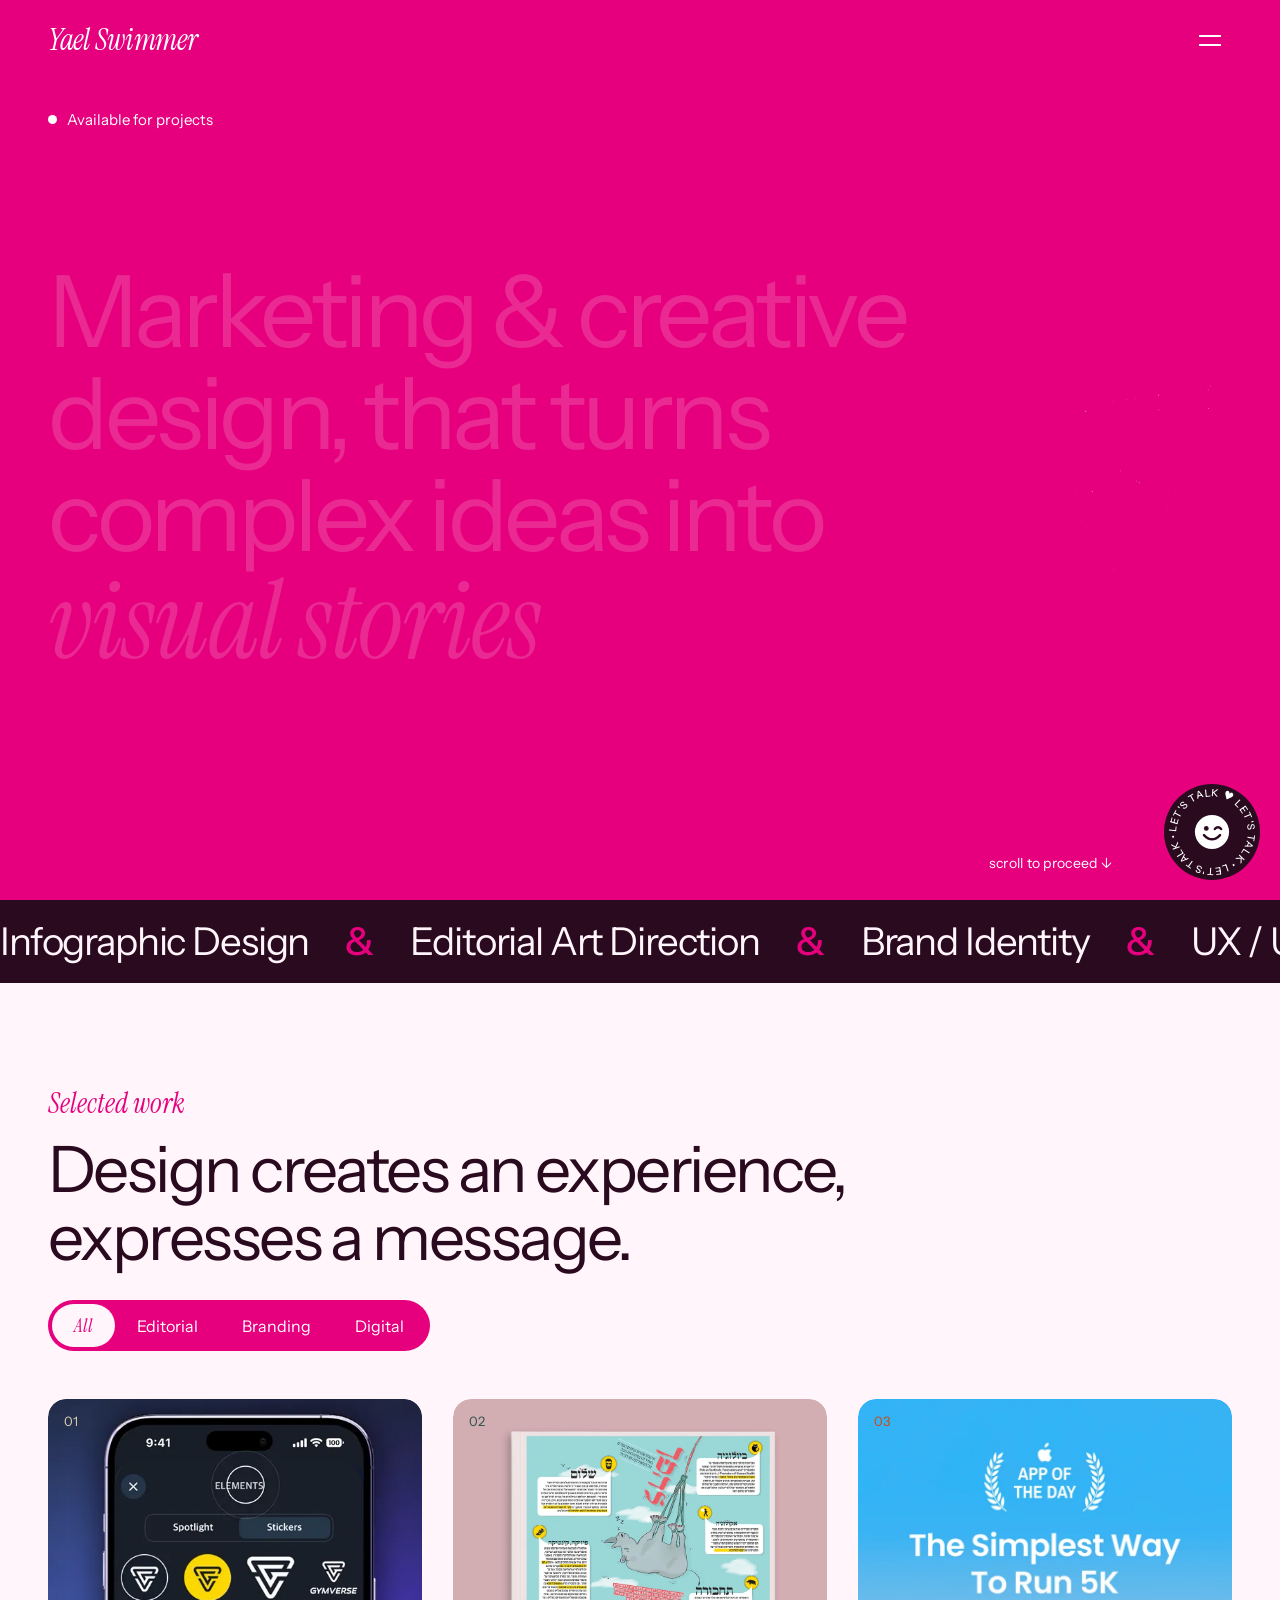
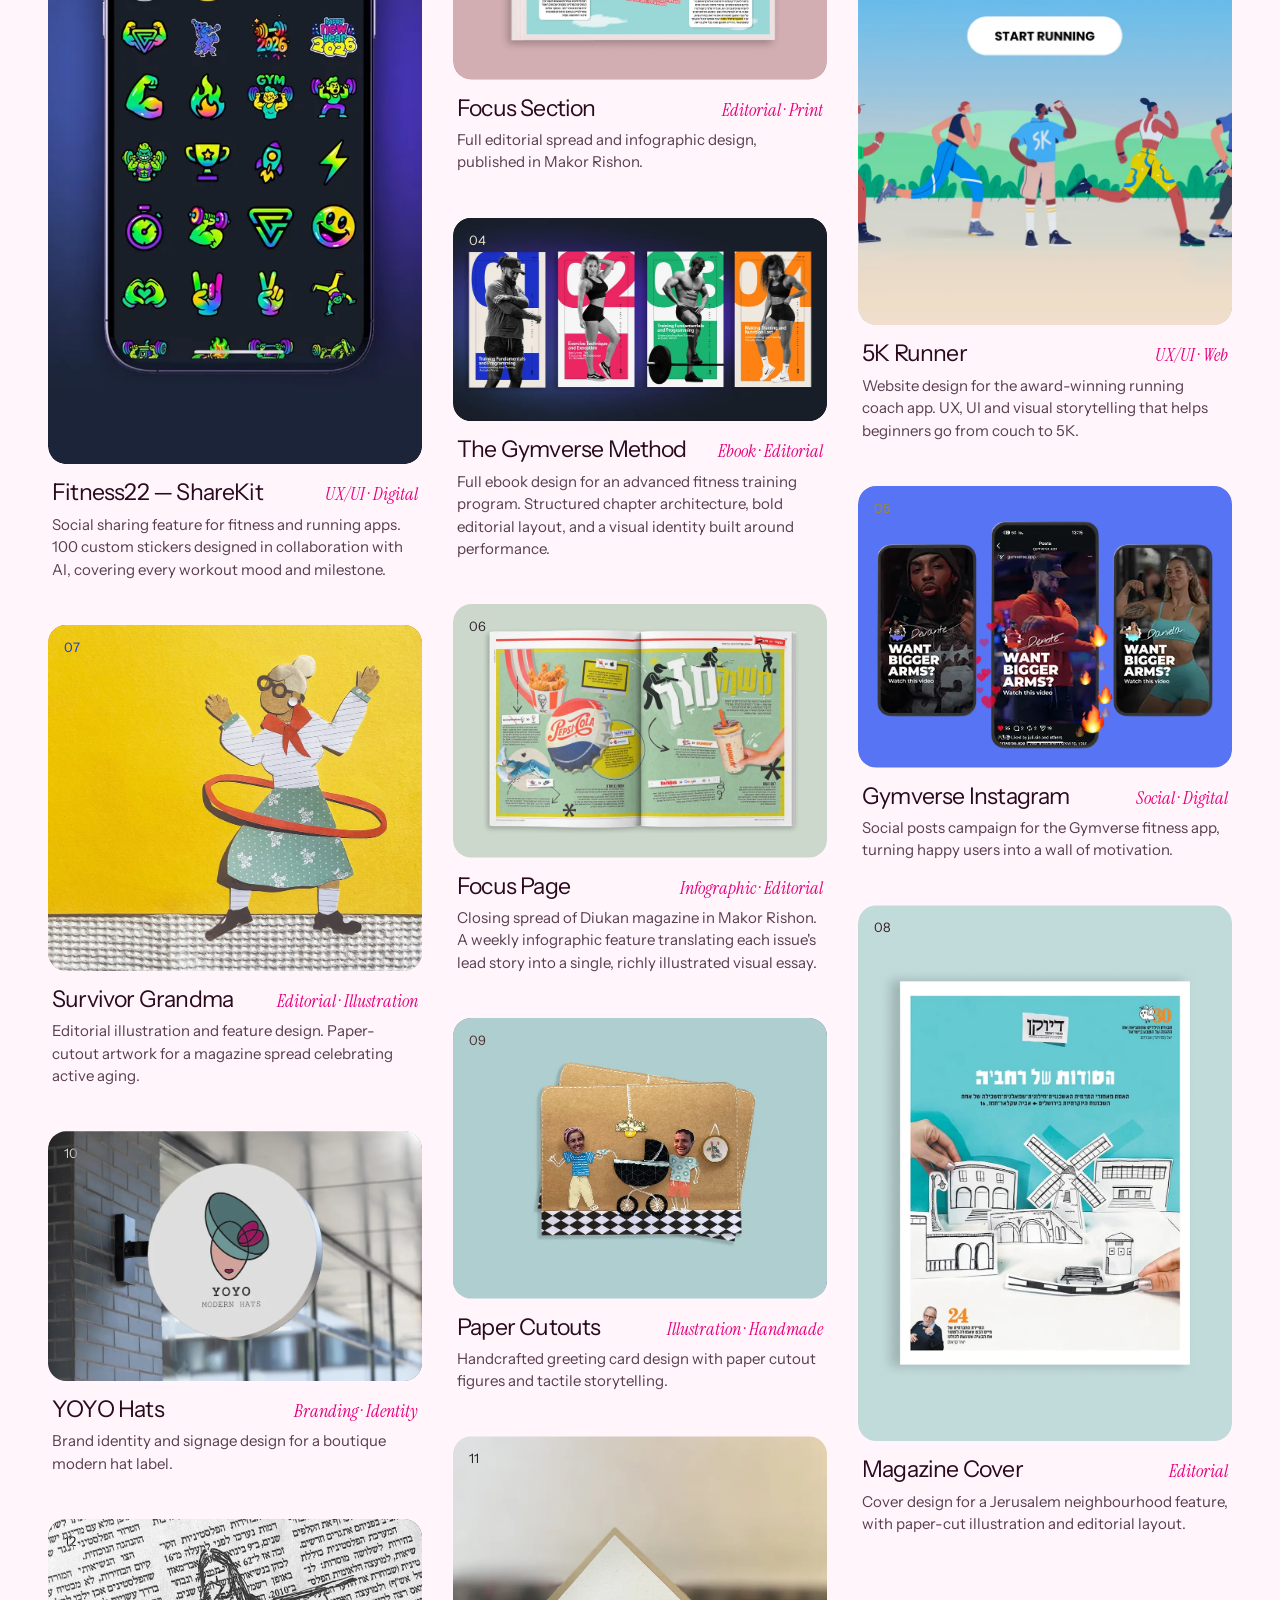
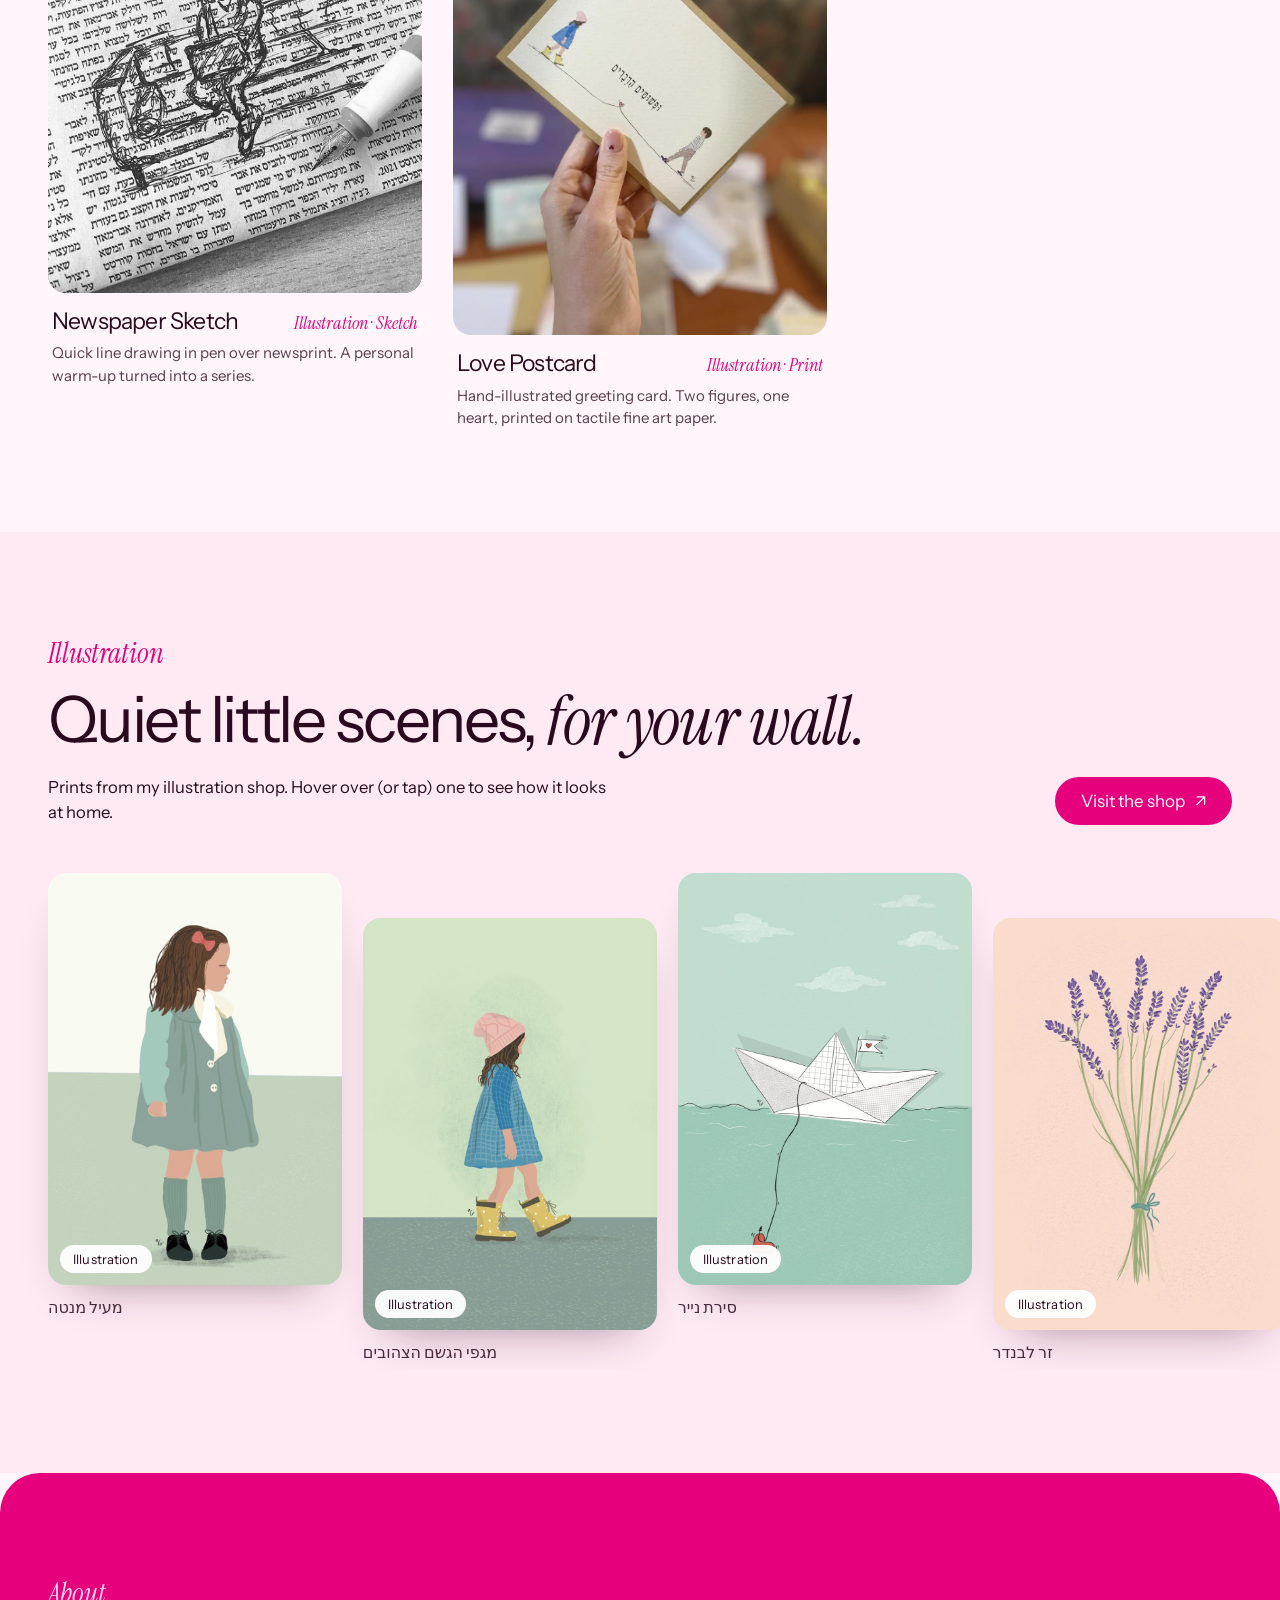
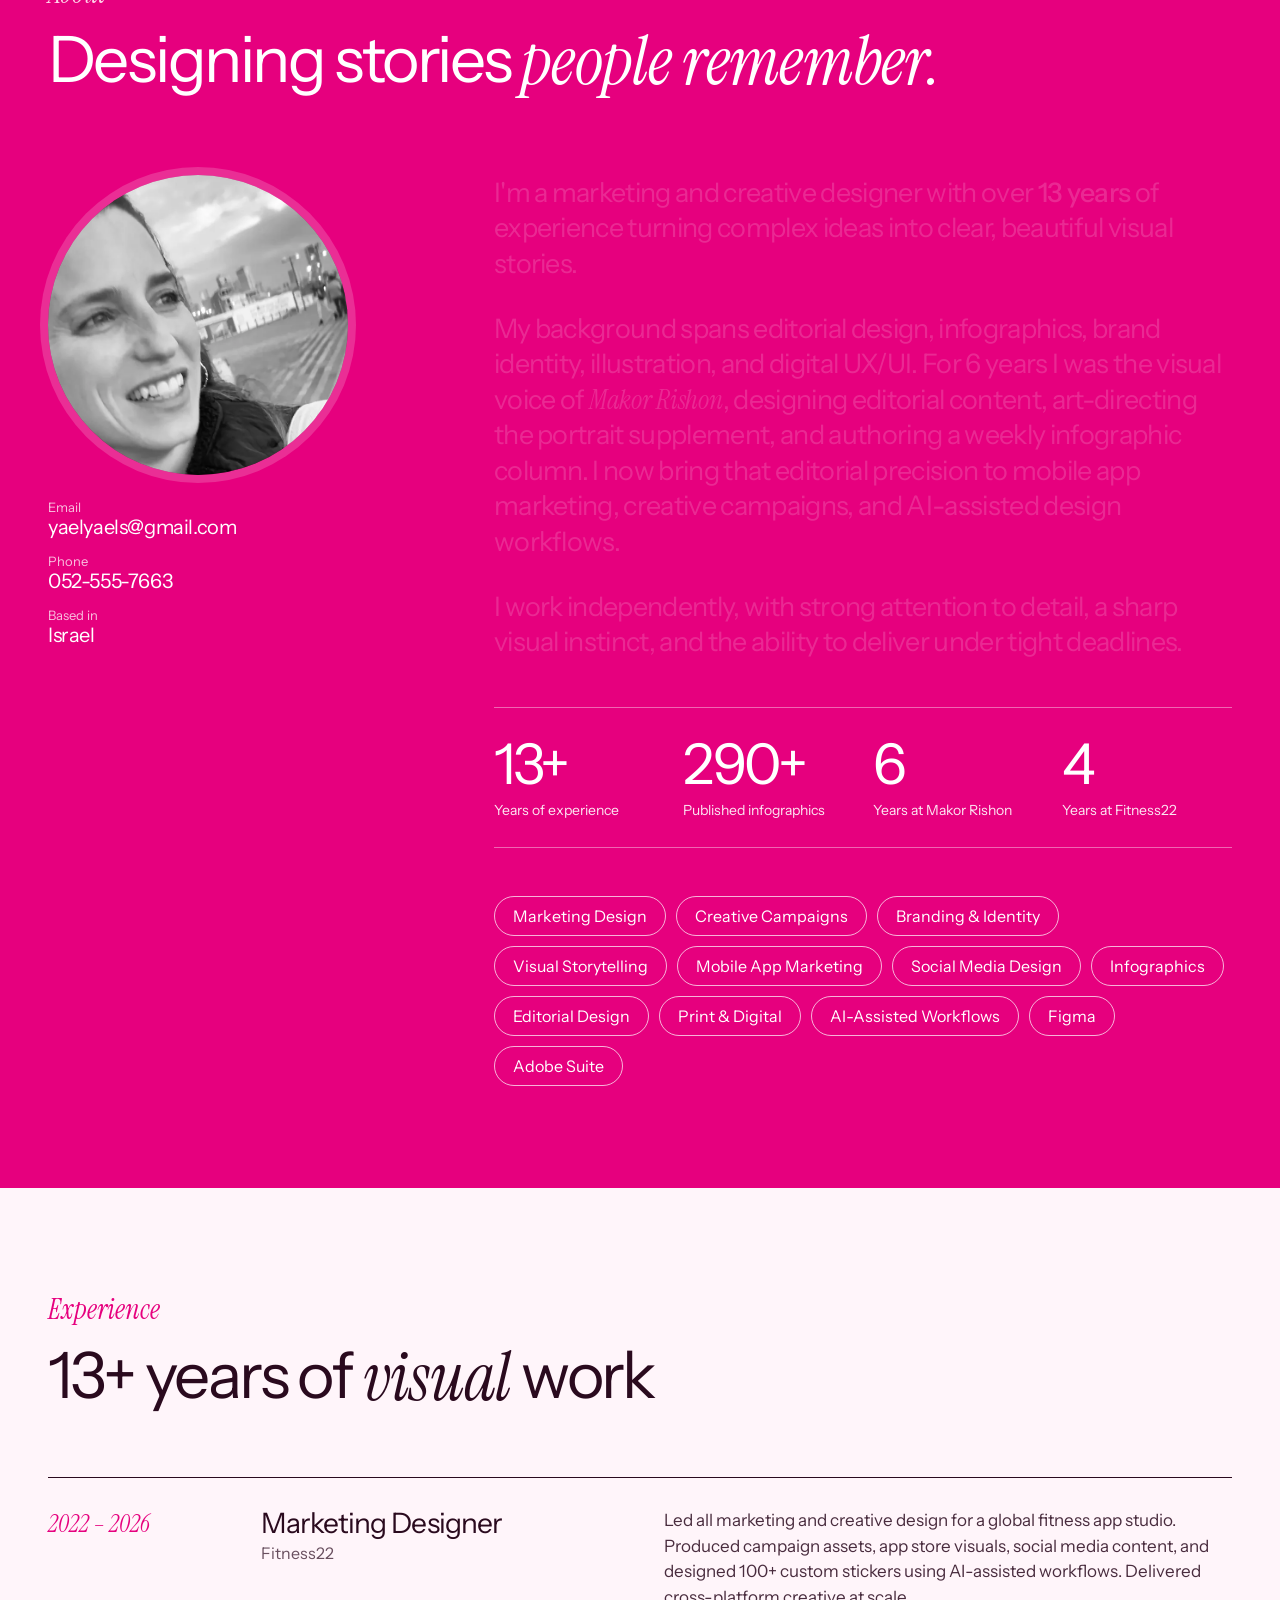
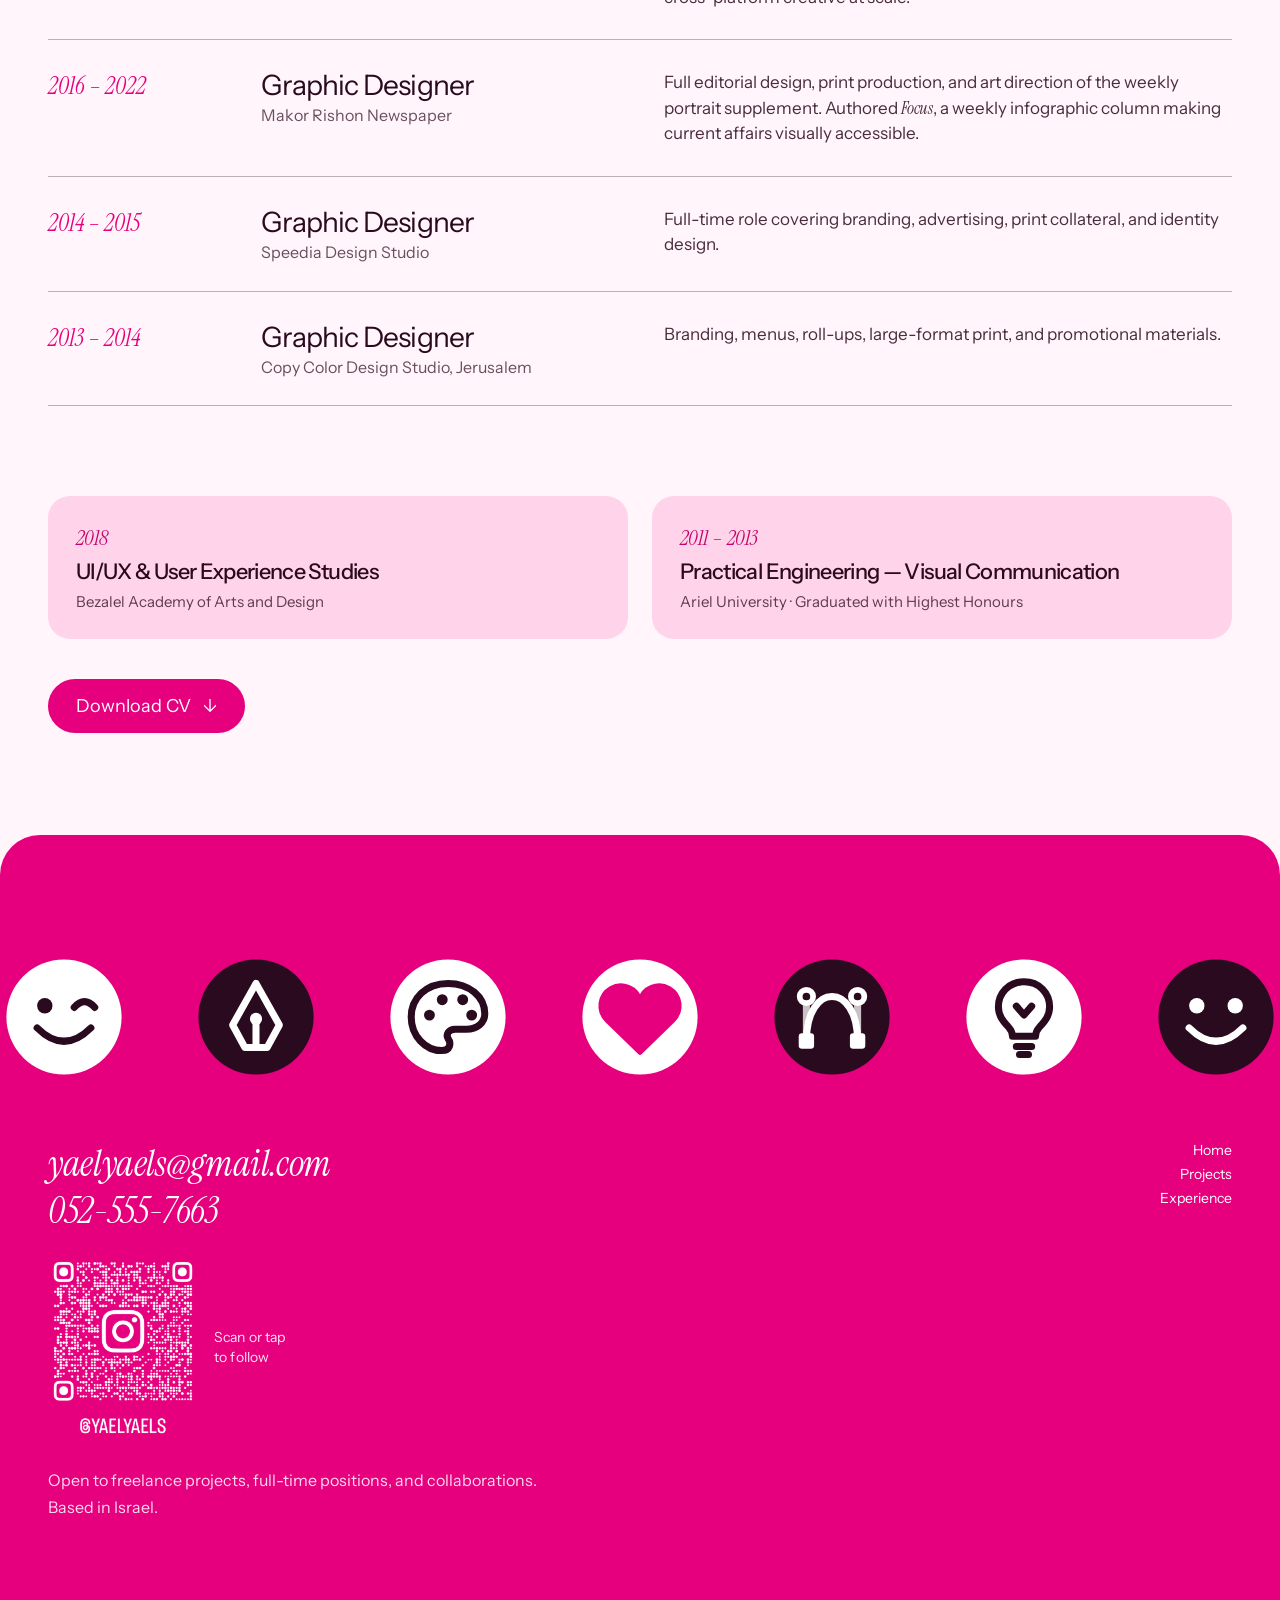
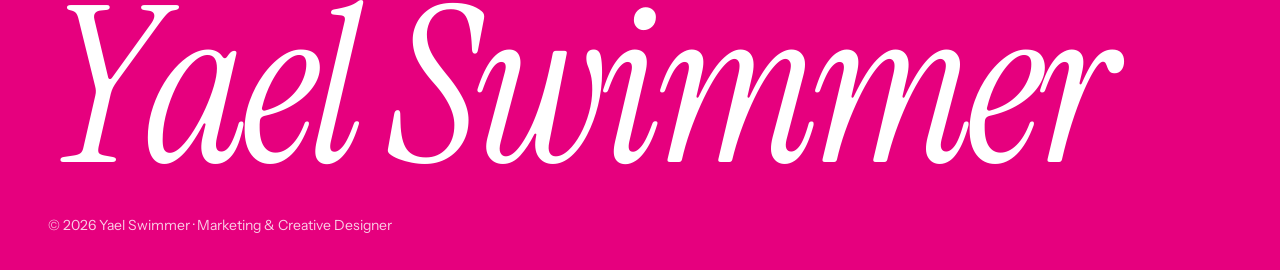
==== commit 8c28ebe7: "Hero prints: anchor to the headline (sit in the gap above it on mobile, beside it on desktop) so the" ====
--- a/index.html
+++ b/index.html
@@ -54,8 +54,10 @@
     .hero-wrap { height: 200vh; height: 200svh; position: relative; }
     .hero { position: sticky; top: 0; height: 100vh; height: 100svh; background: var(--fuchsia); color: #fff; overflow: hidden; }
     .hero__inner { height: 100%; display: flex; flex-direction: column; justify-content: space-between; padding: 110px var(--gutter) 28px; will-change: transform, opacity; transform-origin: 50% 40%; }
-    .hero__print { position: absolute; z-index: -1; pointer-events: none; width: clamp(180px, 48vw, 220px); right: 4vw; top: 14%; height: auto; overflow: visible; opacity: .62; }
-    @media (min-width: 861px) { .hero__print { width: clamp(250px, 20vw, 340px); right: 3vw; top: 19%; } }
+    .hero__titlewrap { position: relative; }
+    /* the fingerprints sit in the free space just above the headline, so they can never run into the text */
+    .hero__print { position: absolute; z-index: -1; pointer-events: none; right: 0; bottom: calc(100% + 4px); width: clamp(104px, calc((100svh - 540px) * .55), 190px); height: auto; overflow: visible; opacity: .62; }
+    @media (min-width: 861px) { .hero__print { bottom: auto; top: 50%; transform: translateY(-52%); right: -1vw; width: clamp(240px, 19vw, 330px); } }
     .hero__eyebrow { display: flex; align-items: center; gap: 10px; font-size: 15px; }
     .hero__dot { width: 9px; height: 9px; border-radius: 50%; background: #fff; animation: pulse 2s infinite; }
     @keyframes pulse { 50% { opacity: .25; } }
@@ -332,9 +334,11 @@
   <div class="hero-wrap" id="home">
     <header class="hero" data-nav="dark">
       <div class="hero__inner" id="heroInner">
-        <svg class="hero__print" id="heroPrint" viewBox="44 10 212 192" aria-hidden="true" focusable="false"><defs><radialGradient id="printFade" gradientUnits="userSpaceOnUse" cx="0" cy="0" r="100" gradientTransform="translate(102 104) rotate(58) scale(.98 .68)"><stop offset="0" stop-color="#fff"/><stop offset=".55" stop-color="#fff"/><stop offset="1" stop-color="#5a5a5a"/></radialGradient><linearGradient id="printSideG" gradientUnits="userSpaceOnUse" x1="96" y1="0" x2="168" y2="0"><stop offset="0" stop-color="#fff"/><stop offset="1" stop-color="#4a4a4a"/></linearGradient><mask id="printSide" maskUnits="userSpaceOnUse" x="-40" y="-40" width="320" height="280"><rect x="-40" y="-40" width="320" height="280" fill="url(#printSideG)"/></mask><mask id="printMask" maskUnits="userSpaceOnUse" x="0" y="0" width="200" height="200"><rect width="200" height="200" fill="url(#printFade)"/></mask></defs><g mask="url(#printSide)" transform="translate(21.0 0) rotate(8 103 106)"><g id="pressA"><g mask="url(#printMask)"><g id="printRidgesA" fill="none" stroke="#fff" stroke-width="1" stroke-linecap="round" stroke-linejoin="round"><path d="M93.0 86.0L93.0 89.8Q93.0 93.6 93.1 95.8Q93.3 98.0 94.1 103.3Q95.0 108.5 96.0 112.3Q97.0 116.0 98.4 119.7Q99.8 123.4 101.2 126.1Q102.5 128.9 104.3 131.4Q106.0 134.0 108.2 136.3Q110.4 138.7 112.9 140.9Q115.5 143.0 117.3 144.3Q119.2 145.6 121.1 146.8Q123.0 148.0 126.1 149.5Q129.1 151.0 132.4 152.2Q135.7 153.4 139.1 154.4Q142.6 155.4 146.5 156.2Q150.4 157.0 160.7 158.0L171.0 159.0" pathLength="1" stroke-dasharray="1 1" stroke-dashoffset="1" stroke-opacity="1.0" data-d="200" data-t="800"/><path d="M92.7 83.9L92.3 84.1Q91.9 84.2 91.6 84.6Q91.2 84.9 91.1 85.3Q91.0 85.7 91.1 90.3Q91.2 95.0 91.4 97.3Q91.7 99.6 92.1 102.3Q92.5 105.0 93.3 108.9Q94.1 112.7 95.4 116.6Q96.7 120.5 97.0 120.8Q97.3 121.2 97.3 121.6Q97.3 122.0 98.1 123.6Q98.9 125.1 98.9 125.5Q99.0 125.9 99.9 127.8Q100.9 129.7 101.3 130.1Q101.6 130.5 101.8 131.0Q101.9 131.4 102.6 132.5Q103.3 133.6 104.5 135.2Q105.8 136.8 107.3 138.4Q108.9 140.0 110.8 141.7Q112.7 143.4 113.1 143.5Q113.5 143.6 113.9 144.1Q114.3 144.6 115.3 145.3Q116.3 145.9 116.8 146.2Q117.4 146.4 117.8 146.8Q118.1 147.2 119.3 147.9Q120.5 148.6 120.8 148.6Q121.2 148.7 121.6 149.1Q122.0 149.5 122.8 149.8Q123.6 150.1 123.9 150.4Q124.3 150.7 124.7 150.8L125.1 150.8" pathLength="1" stroke-dasharray="1 1" stroke-dashoffset="1" stroke-opacity="0.97" data-d="462" data-t="874"/><path d="M127.4 151.8L127.8 152.1Q128.2 152.5 129.0 152.6Q129.7 152.8 130.1 153.1Q130.5 153.5 131.3 153.6Q132.0 153.8 132.4 154.1Q132.8 154.4 133.6 154.5Q134.4 154.7 134.7 154.9Q135.1 155.2 137.1 155.6Q139.0 156.1 139.4 156.3Q139.8 156.6 140.5 156.6Q141.3 156.7 141.7 156.9Q142.1 157.2 142.9 157.2Q143.6 157.2 144.0 157.4Q144.4 157.7 145.2 157.6Q145.9 157.5 146.7 157.9Q147.5 158.3 148.3 158.2Q149.0 158.1 149.4 158.4Q149.8 158.7 150.2 158.7Q150.6 158.7 151.0 158.6Q151.4 158.4 152.1 158.8Q152.9 159.1 153.3 159.1Q153.7 159.1 154.1 158.9Q154.4 158.7 155.2 159.1Q156.0 159.4 156.4 159.4Q156.8 159.4 157.1 159.2Q157.5 159.0 158.3 159.4Q159.1 159.8 159.5 159.8Q159.8 159.7 160.2 159.5Q160.6 159.3 161.4 159.7Q162.2 160.1 162.9 159.9Q163.7 159.8 164.1 160.0Q164.5 160.3 165.3 160.2Q166.0 160.0 166.4 160.2Q166.8 160.5 167.6 160.4Q168.3 160.4 168.7 160.6Q169.1 160.7 170.3 160.8L171.4 160.9" pathLength="1" stroke-dasharray="1 1" stroke-dashoffset="1" stroke-opacity="0.98" data-d="452" data-t="717"/><path d="M106.2 131.3L107.1 132.4Q107.9 133.6 109.3 135.1Q110.8 136.7 114.1 139.5Q117.4 142.4 119.7 143.9Q122.0 145.4 122.4 145.8Q122.8 146.2 124.3 146.9Q125.9 147.6 126.3 148.0Q126.6 148.4 127.0 148.4Q127.4 148.4 128.2 148.8Q129.0 149.3 129.3 149.3Q129.7 149.4 130.1 149.7Q130.5 150.0 131.3 150.2Q132.0 150.3 132.4 150.6Q132.8 151.0 133.2 150.9Q133.6 150.9 134.4 151.3Q135.1 151.8 135.5 151.7Q135.9 151.7 136.7 152.1Q137.5 152.4 137.8 152.4Q138.2 152.4 140.2 153.0Q142.1 153.7 142.5 153.7Q142.9 153.7 143.6 154.0Q144.4 154.3 144.8 154.3Q145.2 154.2 145.9 154.6Q146.7 155.0 147.1 154.9Q147.5 154.8 147.9 154.8Q148.3 154.9 148.6 155.3Q149.0 155.6 149.8 155.4Q150.6 155.2 151.4 155.7Q152.1 156.1 152.5 155.9Q152.9 155.7 153.3 155.7Q153.7 155.7 154.4 156.0Q155.2 156.4 155.6 156.2Q156.0 156.0 156.4 156.0Q156.8 156.0 157.5 156.3Q158.3 156.6 158.7 156.4Q159.1 156.3 159.5 156.3Q159.8 156.3 160.2 156.5Q160.6 156.7 161.4 156.6Q162.2 156.5 162.5 156.5Q162.9 156.6 163.3 156.8Q163.7 157.1 164.1 156.9Q164.5 156.7 165.3 156.8Q166.0 156.9 166.8 156.9Q167.6 156.8 169.5 157.0Q171.4 157.1 171.8 157.3L172.2 157.5" pathLength="1" stroke-dasharray="1 1" stroke-dashoffset="1" stroke-opacity="0.99" data-d="453" data-t="849"/><path d="M93.1 84.2L93.7 84.5Q94.2 84.7 94.5 85.2Q94.7 85.7 94.8 90.7Q94.8 95.8 95.6 101.5Q96.4 107.3 96.6 107.7Q96.7 108.1 97.2 110.4Q97.6 112.7 98.5 115.1Q99.4 117.4 99.4 117.8Q99.4 118.1 99.7 118.5Q99.9 118.9 100.8 121.2Q101.6 123.6 103.0 126.3Q104.4 129.0 104.7 129.2L105.0 129.5" pathLength="1" stroke-dasharray="1 1" stroke-dashoffset="1" stroke-opacity="0.9" data-d="464" data-t="721"/><path d="M91.9 80.2L90.7 80.6Q89.6 80.9 88.9 81.4Q88.3 81.9 87.8 82.6Q87.3 83.4 87.1 84.2Q87.0 84.9 87.4 90.3Q87.9 95.8 88.9 101.5Q89.8 107.3 90.8 111.6Q91.8 115.8 93.4 120.5Q95.1 125.1 97.1 129.3Q99.2 133.6 101.1 136.3L102.9 139.0" pathLength="1" stroke-dasharray="1 1" stroke-dashoffset="1" stroke-opacity="0.78" data-d="559" data-t="797"/><path d="M104.2 140.5L106.2 142.5Q108.1 144.4 111.2 146.6Q114.3 148.9 119.7 151.7Q125.1 154.5 129.7 156.4Q134.4 158.3 137.8 159.3Q141.3 160.3 144.0 160.9Q146.7 161.5 158.7 162.9L170.7 164.2" pathLength="1" stroke-dasharray="1 1" stroke-dashoffset="1" stroke-opacity="0.79" data-d="545" data-t="832"/><path d="M92.7 80.3L93.4 80.5Q94.2 80.7 95.0 81.2Q95.8 81.7 96.4 82.5Q97.1 83.4 97.4 84.2Q97.7 84.9 97.8 89.6Q97.9 94.2 98.8 100.4Q99.7 106.6 100.3 109.3Q100.9 112.0 102.1 115.4Q103.2 118.9 104.4 121.6Q105.6 124.3 106.5 125.9Q107.4 127.4 108.9 129.4Q110.4 131.3 111.9 132.8Q113.4 134.4 116.4 137.1Q119.5 139.8 121.9 141.5Q124.3 143.3 127.0 144.7Q129.7 146.2 132.8 147.4Q135.9 148.5 139.4 149.6Q142.9 150.6 146.3 151.4Q149.8 152.3 154.1 152.8Q158.3 153.3 159.1 153.2Q159.8 153.2 166.0 153.5L172.2 153.9" pathLength="1" stroke-dasharray="1 1" stroke-dashoffset="1" stroke-opacity="0.96" data-d="542" data-t="1071"/><path d="M91.1 76.4L90.0 76.6Q88.8 76.8 88.0 77.0Q87.3 77.3 86.5 77.8Q85.7 78.3 85.0 78.9Q84.3 79.5 83.8 80.3Q83.3 81.1 83.1 81.9Q82.8 82.6 82.7 84.2Q82.6 85.7 85.3 100.0Q88.0 114.3 89.3 118.5Q90.5 122.8 91.7 125.9Q92.9 129.0 94.5 132.0Q96.1 135.1 97.5 137.5Q99.0 139.8 100.5 141.7Q102.0 143.6 103.9 145.6Q105.8 147.5 108.9 149.6Q112.0 151.7 117.8 154.6Q123.6 157.4 128.2 159.3Q132.8 161.1 136.7 162.3Q140.5 163.4 144.8 164.4Q149.0 165.3 153.7 165.9Q158.3 166.6 164.1 167.0L169.9 167.4" pathLength="1" stroke-dasharray="1 1" stroke-dashoffset="1" stroke-opacity="0.56" data-d="636" data-t="1188"/><path d="M91.8 76.4L93.0 76.7Q94.2 76.9 95.4 77.5Q96.5 78.0 97.4 78.8Q98.3 79.5 99.1 80.7Q99.9 81.9 100.4 83.4Q100.8 84.9 101.0 89.6Q101.1 94.2 101.9 99.2Q102.7 104.2 103.4 107.7Q104.1 111.2 104.8 113.5Q105.6 115.8 106.7 118.5Q107.8 121.2 109.1 123.5Q110.4 125.9 112.4 128.2Q114.3 130.5 116.3 132.4Q118.3 134.4 120.5 136.3Q122.8 138.3 125.1 139.9Q127.4 141.5 129.3 142.5Q131.3 143.6 135.1 145.0Q139.0 146.4 143.2 147.6Q147.5 148.7 150.2 149.2Q152.9 149.7 162.6 150.1L172.3 150.6" pathLength="1" stroke-dasharray="1 1" stroke-dashoffset="1" stroke-opacity="0.68" data-d="629" data-t="1077"/><path d="M85.0 115.8L83.7 108.9Q82.5 101.9 80.4 93.8Q78.4 85.7 78.3 84.2Q78.2 82.6 78.5 81.1Q78.9 79.5 79.3 78.8Q79.7 78.0 80.4 77.1Q81.1 76.3 82.6 75.2Q84.2 74.0 85.3 73.6Q86.5 73.1 87.6 72.8L88.8 72.6" pathLength="1" stroke-dasharray="1 1" stroke-dashoffset="1" stroke-opacity="0.58" data-d="618" data-t="728"/><path d="M85.7 118.9L86.8 122.4Q87.9 125.9 88.8 128.2Q89.8 130.5 92.3 135.1Q94.9 139.8 96.5 142.0Q98.1 144.3 99.6 146.2Q101.2 148.0 102.3 149.1Q103.5 150.2 105.4 151.6Q107.3 153.1 110.0 154.5Q112.6 156.0 118.5 158.7Q124.3 161.5 127.0 162.6Q129.7 163.6 132.0 164.4Q134.4 165.1 139.8 166.5Q145.2 167.9 150.2 169.0Q155.2 170.1 158.3 170.4Q161.4 170.7 165.2 170.7L168.9 170.7" pathLength="1" stroke-dasharray="1 1" stroke-dashoffset="1" stroke-opacity="0.57" data-d="724" data-t="987"/><path d="M89.6 72.5L91.5 72.7Q93.4 72.8 95.4 73.6Q97.3 74.5 98.8 75.7Q100.4 77.0 101.6 78.7Q102.8 80.3 103.4 82.2Q104.1 84.2 104.2 88.4Q104.2 92.7 104.9 97.3Q105.5 101.9 106.2 105.4Q106.9 108.9 107.9 112.0Q108.8 115.1 110.2 118.1Q111.6 121.2 112.9 123.2Q114.2 125.1 115.5 126.6Q116.9 128.2 120.0 131.3Q123.1 134.4 125.3 136.1Q127.4 137.9 129.0 138.9Q130.5 139.9 133.2 141.1Q135.9 142.4 139.0 143.4Q142.1 144.4 145.2 145.1Q148.3 145.9 150.6 146.2Q152.9 146.5 162.9 146.9L173.0 147.4" pathLength="1" stroke-dasharray="1 1" stroke-dashoffset="1" stroke-opacity="0.56" data-d="715" data-t="1092"/><path d="M88.0 68.7L86.5 69.1Q84.9 69.5 83.4 70.2Q81.9 70.9 80.6 71.8Q79.3 72.6 78.3 73.6Q77.2 74.7 76.4 76.0Q75.7 77.2 75.3 78.4Q74.9 79.5 74.7 80.7Q74.5 81.9 74.5 83.4Q74.5 84.9 75.3 88.8Q76.0 92.7 77.6 98.5Q79.2 104.2 80.6 111.2Q82.0 118.1 83.0 121.6Q84.0 125.1 84.9 127.4Q85.7 129.7 86.9 132.0Q88.0 134.4 90.0 137.8Q92.1 141.3 93.7 143.6Q95.4 145.9 97.1 148.0Q98.8 150.1 99.9 151.1Q100.9 152.1 103.4 153.9Q105.8 155.8 109.6 157.8Q113.4 159.8 119.6 162.8Q125.9 165.8 129.7 167.1Q133.6 168.3 144.0 170.9Q154.4 173.5 157.5 173.9Q160.6 174.2 163.7 174.1L166.8 174.0" pathLength="1" stroke-dasharray="1 1" stroke-dashoffset="1" stroke-opacity="0.67" data-d="818" data-t="1270"/><path d="M122.0 128.9L124.3 131.1Q126.6 133.4 128.6 134.9Q130.5 136.5 132.8 137.7Q135.1 139.0 137.1 139.8Q139.0 140.5 142.1 141.3Q145.2 142.1 148.3 142.6Q151.4 143.1 156.8 143.5Q162.2 143.9 167.6 144.0L173.0 144.2" pathLength="1" stroke-dasharray="1 1" stroke-dashoffset="1" stroke-opacity="0.55" data-d="802" data-t="753"/><path d="M88.8 68.6L90.0 68.6Q91.1 68.5 92.3 68.7Q93.4 68.9 94.6 69.3Q95.8 69.7 96.9 70.3Q98.1 70.9 99.2 71.7Q100.4 72.6 101.5 73.7Q102.7 74.8 104.2 77.0Q105.8 79.1 106.4 80.5Q107.0 81.9 107.3 83.0Q107.6 84.2 107.7 90.0Q107.9 95.8 108.6 100.4Q109.3 105.0 109.9 107.4Q110.4 109.8 111.4 112.4Q112.4 115.1 113.5 117.4Q114.6 119.7 115.9 121.6Q117.2 123.6 118.5 125.1L119.9 126.6" pathLength="1" stroke-dasharray="1 1" stroke-dashoffset="1" stroke-opacity="0.57" data-d="790" data-t="830"/><path d="M77.3 113.5L75.1 105.8Q72.9 98.1 72.5 96.1Q72.1 94.2 71.5 89.2Q70.9 84.2 71.2 81.5Q71.4 78.8 71.8 77.6Q72.1 76.4 72.6 75.3Q73.1 74.1 74.0 73.0Q74.8 71.8 75.6 71.0Q76.4 70.2 78.0 69.1Q79.5 68.1 81.1 67.3Q82.6 66.5 84.2 66.0Q85.7 65.4 87.3 65.1L88.8 64.8" pathLength="1" stroke-dasharray="1 1" stroke-dashoffset="1" stroke-opacity="1.0" data-d="800" data-t="772"/><path d="M78.0 116.1L78.8 119.1Q79.6 122.0 80.7 125.5Q81.8 129.0 82.8 131.3Q83.8 133.6 85.0 135.9Q86.2 138.2 88.7 141.9Q91.1 145.6 93.0 148.1Q95.0 150.6 96.9 152.5Q98.7 154.4 100.2 155.6Q101.7 156.8 104.1 158.2Q106.6 159.7 114.3 163.7Q122.0 167.6 125.9 169.2Q129.7 170.7 142.1 173.8Q154.4 176.9 157.5 177.2Q160.6 177.6 162.9 177.5L165.3 177.4" pathLength="1" stroke-dasharray="1 1" stroke-dashoffset="1" stroke-opacity="0.85" data-d="903" data-t="1032"/><path d="M128.0 130.5L129.8 132.0Q131.7 133.6 133.0 134.4Q134.4 135.2 136.3 136.1Q138.2 137.0 140.2 137.5Q142.1 138.1 145.9 138.8Q149.8 139.4 156.0 140.0Q162.2 140.6 167.2 140.8L172.2 140.9" pathLength="1" stroke-dasharray="1 1" stroke-dashoffset="1" stroke-opacity="0.66" data-d="889" data-t="714"/><path d="M89.6 64.7L91.1 64.8Q92.7 64.9 93.8 65.2Q95.0 65.5 97.3 66.7Q99.6 67.9 101.1 69.1Q102.6 70.3 103.8 71.4Q104.9 72.6 106.1 74.1Q107.3 75.6 108.1 76.8Q108.8 78.0 109.5 79.5Q110.2 81.1 110.6 82.6Q111.0 84.2 111.1 88.8Q111.2 93.4 111.4 95.8Q111.6 98.1 112.0 101.2Q112.4 104.2 113.0 106.9Q113.7 109.7 115.0 112.7Q116.3 115.8 117.6 118.1Q118.9 120.5 120.1 122.0Q121.3 123.6 123.6 126.0L125.9 128.5" pathLength="1" stroke-dasharray="1 1" stroke-dashoffset="1" stroke-opacity="0.63" data-d="876" data-t="865"/><path d="M71.4 107.3L70.1 103.1Q68.8 98.8 68.2 95.0Q67.7 91.1 67.6 86.5Q67.5 81.9 67.8 79.9Q68.0 78.0 68.6 76.1Q69.2 74.1 69.7 73.0Q70.3 71.8 71.1 70.7Q72.0 69.5 73.0 68.5Q74.1 67.4 75.3 66.6Q76.4 65.8 79.9 64.1Q83.4 62.3 84.9 61.9Q86.5 61.4 88.0 61.2L89.6 61.0" pathLength="1" stroke-dasharray="1 1" stroke-dashoffset="1" stroke-opacity="0.91" data-d="890" data-t="772"/><path d="M71.9 108.9L75.2 119.3Q78.4 129.7 80.1 133.6Q81.7 137.5 83.3 140.1Q84.9 142.8 86.9 145.5Q88.9 148.3 90.8 150.6Q92.7 153.0 95.0 155.3Q97.3 157.6 98.5 158.4Q99.6 159.3 101.9 160.7Q104.2 162.0 112.7 166.3Q121.2 170.6 123.9 171.8Q126.6 173.0 129.3 173.8Q132.0 174.7 141.7 177.1Q151.4 179.4 154.4 180.0Q157.5 180.5 160.2 180.6L162.9 180.8" pathLength="1" stroke-dasharray="1 1" stroke-dashoffset="1" stroke-opacity="0.96" data-d="991" data-t="1080"/><path d="M119.6 115.1L120.9 117.4Q122.2 119.7 124.9 122.8Q127.6 125.9 130.2 128.2Q132.8 130.5 135.1 131.8Q137.5 133.2 140.2 134.0Q142.9 134.9 146.7 135.5Q150.6 136.1 157.9 136.9Q165.3 137.7 168.7 137.7L172.2 137.7" pathLength="1" stroke-dasharray="1 1" stroke-dashoffset="1" stroke-opacity="0.81" data-d="976" data-t="780"/><path d="M90.3 61.0L91.9 61.2Q93.4 61.3 94.6 61.7Q95.8 62.0 97.2 62.7Q98.6 63.3 99.9 64.2Q101.2 65.0 102.7 66.3Q104.2 67.5 105.6 68.9Q107.0 70.3 108.2 71.8Q109.5 73.4 110.5 74.9Q111.5 76.4 112.3 78.0Q113.0 79.5 113.5 81.5Q114.1 83.4 114.3 84.9Q114.4 86.5 114.5 90.3Q114.6 94.2 115.1 98.8Q115.6 103.5 116.1 105.6Q116.6 107.8 117.6 110.3L118.5 112.7" pathLength="1" stroke-dasharray="1 1" stroke-dashoffset="1" stroke-opacity="0.55" data-d="946" data-t="797"/><path d="M85.7 57.9L83.4 58.7Q81.1 59.4 78.4 60.8Q75.7 62.1 73.7 63.4Q71.8 64.6 70.4 65.9Q69.0 67.2 68.1 68.5Q67.2 69.9 66.4 71.6Q65.6 73.4 65.0 75.7Q64.4 78.0 64.1 80.3Q63.8 82.6 64.0 88.4Q64.1 94.2 64.8 98.1Q65.5 101.9 70.3 116.6Q75.1 131.3 76.2 134.0Q77.2 136.6 78.5 139.0Q79.7 141.3 82.7 145.6Q85.8 149.8 88.8 153.4Q91.9 157.1 94.2 159.2Q96.5 161.2 98.5 162.5Q100.4 163.7 111.2 169.0Q122.0 174.2 125.1 175.5Q128.2 176.7 132.4 177.9Q136.7 179.2 141.7 180.5Q146.7 181.7 150.2 182.4Q153.7 183.1 156.8 183.4L159.8 183.7" pathLength="1" stroke-dasharray="1 1" stroke-dashoffset="1" stroke-opacity="0.95" data-d="1086" data-t="1379"/><path d="M86.5 57.7L88.0 57.6Q89.6 57.4 91.5 57.6Q93.4 57.7 95.0 58.2Q96.5 58.6 98.1 59.3Q99.6 60.0 101.2 61.0Q102.7 62.0 104.6 63.6Q106.6 65.3 108.2 67.0Q109.9 68.7 111.4 70.7Q112.9 72.6 114.2 74.9Q115.5 77.2 116.2 79.5Q117.0 81.9 117.2 83.8Q117.5 85.7 117.7 90.3Q117.9 95.0 118.5 98.8Q119.0 102.7 119.6 105.0Q120.1 107.3 121.6 110.8Q123.0 114.3 124.0 116.2Q125.1 118.1 126.7 120.1Q128.4 122.0 130.2 123.8Q132.0 125.6 133.6 126.8Q135.1 128.0 136.3 128.7Q137.5 129.4 139.0 130.0Q140.5 130.7 142.1 131.1Q143.6 131.5 147.5 132.2Q151.4 132.8 157.1 133.5Q162.9 134.2 167.6 134.3L172.2 134.4" pathLength="1" stroke-dasharray="1 1" stroke-dashoffset="1" stroke-opacity="0.89" data-d="1055" data-t="1107"/><path d="M85.7 154.9L83.3 152.0Q81.0 149.0 78.8 145.9Q76.6 142.9 75.1 140.2Q73.7 137.5 72.3 134.0Q70.9 130.5 67.7 121.6Q64.6 112.7 63.4 108.5Q62.2 104.2 61.4 99.6Q60.6 95.0 60.3 89.6Q60.0 84.2 60.3 81.5Q60.5 78.8 61.3 75.7Q62.0 72.6 63.0 70.3Q63.9 68.0 65.2 66.2Q66.4 64.4 68.3 62.7Q70.3 61.1 73.7 59.2Q77.2 57.2 79.9 56.1Q82.6 55.0 84.9 54.5L87.3 54.0" pathLength="1" stroke-dasharray="1 1" stroke-dashoffset="1" stroke-opacity="0.55" data-d="1203" data-t="1058"/><path d="M87.3 156.7L90.0 159.5Q92.7 162.3 95.2 164.2Q97.7 166.0 109.5 171.6Q121.2 177.2 125.5 178.7Q129.7 180.3 136.3 182.3Q142.9 184.3 146.3 185.0Q149.8 185.7 153.3 186.1L156.8 186.4" pathLength="1" stroke-dasharray="1 1" stroke-dashoffset="1" stroke-opacity="0.77" data-d="1165" data-t="853"/><path d="M88.0 54.0L90.0 54.0Q91.9 54.0 93.8 54.3Q95.8 54.6 97.3 55.1Q98.8 55.6 100.4 56.4Q101.9 57.1 103.5 58.2Q105.0 59.3 106.9 61.0Q108.9 62.6 110.8 64.7Q112.7 66.7 114.3 68.7Q115.8 70.7 117.0 72.8Q118.1 75.0 119.0 77.6Q119.8 80.3 120.1 82.2Q120.4 84.2 120.7 89.2Q121.0 94.2 121.7 98.1Q122.4 101.9 122.9 103.9Q123.4 105.8 124.8 109.3Q126.2 112.7 126.9 114.3Q127.7 115.8 128.9 117.4Q130.2 118.9 131.9 120.6Q133.6 122.4 135.1 123.6Q136.7 124.8 137.8 125.5Q139.0 126.2 140.9 126.9Q142.9 127.7 144.8 128.2Q146.7 128.7 149.8 129.3Q152.9 129.8 156.8 130.3Q160.6 130.7 166.0 130.9L171.4 131.1" pathLength="1" stroke-dasharray="1 1" stroke-dashoffset="1" stroke-opacity="1.0" data-d="1140" data-t="1096"/><path d="M65.1 60.2L67.3 58.7Q69.5 57.2 73.0 55.3Q76.4 53.5 78.8 52.5Q81.1 51.6 83.0 51.2Q84.9 50.7 87.6 50.6Q90.3 50.4 93.1 50.6Q95.8 50.8 98.1 51.4Q100.4 52.0 102.4 53.0Q104.4 54.1 106.7 55.8Q108.9 57.5 111.6 60.1Q114.3 62.8 116.2 65.1Q118.1 67.5 119.4 69.6Q120.7 71.8 121.4 73.7Q122.2 75.7 122.6 77.6Q123.0 79.5 123.3 81.5Q123.5 83.4 123.7 88.4Q123.9 93.4 124.9 97.7Q125.9 102.0 126.3 103.5Q126.8 105.0 128.4 108.9Q129.9 112.7 130.4 113.5Q130.8 114.3 131.8 115.4Q132.8 116.6 134.3 118.2Q135.9 119.7 137.4 120.9Q138.9 122.0 140.5 122.9Q142.1 123.7 144.0 124.4Q145.9 125.1 148.6 125.8Q151.4 126.4 153.7 126.8Q156.0 127.1 163.7 127.5L171.4 127.9" pathLength="1" stroke-dasharray="1 1" stroke-dashoffset="1" stroke-opacity="0.85" data-d="1222" data-t="1214"/><path d="M64.1 61.2L62.9 62.6Q61.8 64.1 60.7 66.0Q59.7 68.0 58.7 70.7Q57.8 73.4 57.2 75.7Q56.7 78.0 56.5 81.1Q56.3 84.2 57.0 91.9Q57.7 99.6 58.5 105.0Q59.4 110.4 60.5 114.3Q61.6 118.1 65.6 127.4Q69.6 136.7 71.0 139.4Q72.4 142.1 73.6 144.0Q74.8 145.9 76.8 148.6Q78.8 151.4 83.4 156.8Q88.0 162.2 90.3 164.3Q92.7 166.4 95.4 168.2Q98.1 169.9 107.3 174.3Q116.6 178.6 120.1 180.0Q123.6 181.3 132.8 184.4Q142.1 187.5 144.4 188.0Q146.7 188.5 149.8 188.9L152.9 189.2" pathLength="1" stroke-dasharray="1 1" stroke-dashoffset="1" stroke-opacity="0.55" data-d="1266" data-t="1338"/><path d="M74.4 50.2L76.6 49.3Q78.8 48.3 80.7 47.9Q82.6 47.4 85.3 47.1Q88.0 46.8 91.1 46.8Q94.2 46.8 96.1 47.0Q98.1 47.2 100.0 47.7Q101.9 48.2 103.5 48.9Q105.0 49.6 106.6 50.7Q108.1 51.7 110.7 54.0Q113.3 56.4 116.2 59.5Q119.1 62.5 120.5 64.5Q122.0 66.5 123.2 68.7Q124.3 70.9 125.0 72.9Q125.6 74.9 126.0 76.8Q126.4 78.8 126.5 81.1Q126.7 83.4 126.8 87.6Q126.9 91.9 127.2 93.8Q127.5 95.8 128.7 100.0Q130.0 104.2 131.4 107.7Q132.8 111.2 133.6 112.4Q134.4 113.5 135.9 115.1Q137.5 116.6 139.0 117.8Q140.5 119.1 142.5 120.1Q144.4 121.1 146.3 121.8Q148.3 122.5 151.4 123.2Q154.4 123.8 162.9 124.3L171.4 124.7" pathLength="1" stroke-dasharray="1 1" stroke-dashoffset="1" stroke-opacity="0.9" data-d="1304" data-t="1167"/><path d="M71.8 51.6L69.1 53.1Q66.4 54.7 64.9 55.8Q63.3 56.8 62.2 57.9Q61.0 59.0 59.9 60.4Q58.8 61.8 57.6 64.1Q56.3 66.4 55.2 69.1Q54.1 71.8 53.5 74.1Q53.0 76.4 52.8 78.4Q52.6 80.3 52.6 82.2Q52.7 84.2 53.8 96.5Q54.8 108.9 55.5 112.4Q56.1 115.8 57.4 119.1Q58.7 122.5 64.0 132.7Q69.2 142.9 71.7 146.6Q74.1 150.4 79.0 156.3Q83.9 162.2 86.4 164.7Q88.8 167.3 91.5 169.3Q94.2 171.3 97.3 173.0Q100.4 174.7 108.5 178.5Q116.6 182.2 129.0 186.4Q141.3 190.6 144.4 191.2L147.5 191.9" pathLength="1" stroke-dasharray="1 1" stroke-dashoffset="1" stroke-opacity="0.61" data-d="1363" data-t="1409"/><path d="M140.5 193.6L134.7 191.6Q129.0 189.6 123.6 188.0Q118.1 186.5 116.2 185.8Q114.3 185.0 111.2 183.6Q108.1 182.1 100.4 178.1Q92.7 174.1 90.7 172.8Q88.7 171.4 86.4 169.3Q84.2 167.2 80.0 162.4Q75.8 157.5 73.3 154.4Q70.8 151.4 68.9 148.3Q66.9 145.2 64.3 140.2Q61.6 135.1 58.3 129.3Q54.9 123.6 54.1 121.6Q53.3 119.7 52.6 117.4Q51.8 115.1 51.3 111.2Q50.7 107.3 50.3 100.4Q50.0 93.4 49.5 86.9Q48.9 80.3 49.2 77.2Q49.5 74.1 50.4 71.4Q51.2 68.7 53.2 64.9Q55.1 61.0 56.1 59.5Q57.1 58.0 58.2 56.8Q59.3 55.6 61.7 53.7Q64.1 51.9 69.5 48.8Q74.9 45.6 76.4 45.1Q78.0 44.5 79.5 44.2Q81.1 43.8 86.5 43.4Q91.9 42.9 95.4 43.1Q98.8 43.2 100.4 43.6Q101.9 43.9 103.1 44.3Q104.2 44.8 105.7 45.5Q107.2 46.3 108.4 47.2Q109.7 48.1 112.9 51.1Q116.1 54.1 119.4 57.7Q122.8 61.4 123.9 63.1Q125.1 64.7 125.9 66.1Q126.6 67.5 127.6 70.1Q128.6 72.6 129.1 75.3Q129.7 78.0 129.9 80.3Q130.1 82.6 130.1 87.3Q130.1 91.9 130.3 93.4Q130.6 95.0 131.6 98.8Q132.6 102.7 134.0 106.2Q135.4 109.7 136.0 110.4Q136.5 111.2 137.7 112.5Q139.0 113.8 140.5 115.1Q142.1 116.3 143.6 117.2Q145.2 118.1 147.1 118.8Q149.0 119.5 151.7 120.1Q154.4 120.7 162.5 121.1L170.7 121.6" pathLength="1" stroke-dasharray="1 1" stroke-dashoffset="1" stroke-opacity="0.59" data-d="1427" data-t="2110"/><path d="M51.0 61.2L52.8 58.4Q54.6 55.6 56.5 53.7Q58.4 51.7 63.9 48.0Q69.5 44.3 72.2 42.9Q74.9 41.5 76.4 41.0Q78.0 40.5 79.9 40.2Q81.9 39.8 87.6 39.4Q93.4 38.9 96.5 39.1Q99.6 39.4 101.2 39.8Q102.7 40.1 104.2 40.8Q105.8 41.4 107.3 42.2Q108.9 43.1 110.4 44.3Q112.0 45.4 116.0 49.4Q120.1 53.3 123.0 56.5Q125.9 59.7 126.8 61.1Q127.8 62.5 128.6 64.1Q129.5 65.6 130.5 68.3Q131.5 71.0 132.2 74.1Q132.9 77.2 133.2 80.3Q133.5 83.4 133.4 87.6Q133.4 91.9 133.7 93.8Q134.1 95.8 134.8 98.8Q135.6 101.9 137.0 105.4Q138.4 108.9 139.5 110.0Q140.6 111.2 142.1 112.4Q143.6 113.7 145.2 114.5Q146.7 115.3 148.3 115.9Q149.8 116.5 152.5 117.0Q155.2 117.6 160.2 117.8Q165.3 118.0 168.0 118.3L170.7 118.6" pathLength="1" stroke-dasharray="1 1" stroke-dashoffset="1" stroke-opacity="0.6" data-d="1473" data-t="1313"/><path d="M49.4 64.0L48.5 66.0Q47.6 68.0 47.1 69.5Q46.5 71.0 46.1 73.0Q45.8 74.9 45.6 76.8Q45.4 78.8 45.9 90.3Q46.4 101.9 47.0 107.3Q47.7 112.7 48.5 115.8Q49.2 118.9 50.4 122.0Q51.6 125.1 55.1 130.9Q58.6 136.7 62.4 143.6Q66.2 150.6 68.4 153.7Q70.6 156.8 75.9 162.9Q81.2 169.1 83.1 171.0Q84.9 172.8 87.1 174.4Q89.3 176.1 91.4 177.2Q93.4 178.4 103.5 183.4Q113.5 188.4 116.2 189.4Q118.9 190.3 125.9 192.3L132.8 194.3" pathLength="1" stroke-dasharray="1 1" stroke-dashoffset="1" stroke-opacity="1.0" data-d="1537" data-t="1299"/><path d="M43.2 69.8L43.9 67.7Q44.7 65.6 45.6 63.7Q46.6 61.8 48.5 58.7Q50.4 55.6 51.8 53.7Q53.3 51.9 55.6 49.8Q57.9 47.8 64.2 43.6Q70.6 39.4 72.3 38.6Q74.1 37.7 76.1 37.2Q78.0 36.6 83.4 35.8Q88.8 35.0 90.7 34.9Q92.7 34.9 94.6 35.0Q96.5 35.1 98.5 35.5Q100.4 35.8 102.3 36.4Q104.2 36.9 105.8 37.6Q107.3 38.2 108.9 39.1Q110.4 40.0 113.1 42.1Q115.8 44.3 121.2 49.7Q126.6 55.1 128.1 56.9Q129.5 58.7 130.5 60.2Q131.4 61.8 132.6 64.5Q133.7 67.2 134.7 70.7Q135.6 74.1 136.2 78.0Q136.8 81.9 136.8 86.9Q136.9 91.9 137.1 93.8Q137.4 95.8 138.0 98.5Q138.5 101.2 139.4 103.9Q140.4 106.6 140.6 106.9Q140.9 107.3 143.0 109.2Q145.2 111.0 146.7 111.8Q148.3 112.6 149.6 113.0Q151.0 113.5 153.1 114.0Q155.2 114.4 162.9 115.0L170.7 115.6" pathLength="1" stroke-dasharray="1 1" stroke-dashoffset="1" stroke-opacity="0.56" data-d="1552" data-t="1386"/><path d="M42.7 72.6L42.3 76.8Q42.0 81.1 42.0 88.0Q42.0 95.0 42.1 97.7Q42.3 100.4 43.3 106.9Q44.4 113.5 45.0 116.2Q45.6 118.9 46.5 121.6Q47.3 124.3 48.6 127.0Q49.9 129.7 53.2 135.1Q56.6 140.5 59.5 145.9Q62.5 151.4 63.7 153.3Q64.9 155.2 67.6 158.7Q70.3 162.2 74.5 167.0Q78.8 171.9 80.4 173.6L82.1 175.3" pathLength="1" stroke-dasharray="1 1" stroke-dashoffset="1" stroke-opacity="0.9" data-d="1632" data-t="1026"/><path d="M94.2 182.6L103.5 187.1" pathLength="1" stroke-dasharray="1 1" stroke-dashoffset="1" stroke-opacity="0.99" data-d="1612" data-t="547"/><path d="M55.1 45.6L60.8 41.6Q66.4 37.7 68.3 36.6Q70.3 35.5 73.4 34.3Q76.4 33.2 80.7 32.2Q84.9 31.3 88.0 31.1Q91.1 30.9 94.2 31.2Q97.3 31.6 101.2 32.6Q105.0 33.6 108.1 35.0Q111.2 36.4 112.7 37.4Q114.3 38.4 115.8 39.7Q117.4 40.9 122.8 46.1Q128.2 51.2 130.1 53.5Q132.0 55.7 133.6 58.4Q135.1 61.0 136.2 64.1Q137.3 67.2 138.2 71.4Q139.2 75.7 139.7 79.5Q140.2 83.4 140.3 88.0Q140.3 92.7 140.8 96.1Q141.3 99.6 142.1 102.3Q142.9 105.0 144.8 106.6Q146.7 108.2 147.9 108.8Q149.0 109.4 150.6 109.9Q152.1 110.5 154.1 110.9Q156.0 111.3 162.9 112.0L169.9 112.6" pathLength="1" stroke-dasharray="1 1" stroke-dashoffset="1" stroke-opacity="0.82" data-d="1645" data-t="1277"/><path d="M45.6 129.9L44.8 127.9Q44.0 125.9 43.1 122.8Q42.2 119.7 40.3 110.0Q38.4 100.4 38.1 96.5Q37.9 92.7 38.4 84.6Q38.9 76.4 39.5 72.2Q40.1 68.0 40.6 66.4Q41.1 64.9 41.7 63.3Q42.4 61.8 43.5 59.8Q44.6 57.9 46.4 55.2Q48.3 52.5 49.5 51.0Q50.8 49.4 52.0 48.2L53.3 47.0" pathLength="1" stroke-dasharray="1 1" stroke-dashoffset="1" stroke-opacity="0.93" data-d="1584" data-t="904"/><path d="M50.5 138.2L52.5 141.3Q54.5 144.4 56.2 147.5L57.9 150.6" pathLength="1" stroke-dasharray="1 1" stroke-dashoffset="1" stroke-opacity="0.8" data-d="1716" data-t="566"/><path d="M38.2 118.1L36.5 109.7Q34.7 101.2 34.4 98.5Q34.2 95.8 34.1 93.4Q34.1 91.1 34.4 86.9Q34.7 82.6 35.6 75.3Q36.5 68.0 37.2 65.3Q37.8 62.6 38.7 60.6Q39.5 58.7 42.1 54.8Q44.7 51.0 47.0 48.3Q49.3 45.6 50.9 44.3Q52.5 43.0 58.7 38.7Q64.9 34.5 66.8 33.4Q68.7 32.3 71.4 31.2Q74.1 30.1 78.0 29.0Q81.9 27.9 84.6 27.4Q87.3 27.0 89.6 27.0Q91.9 27.1 95.0 27.6Q98.1 28.2 101.9 29.2Q105.8 30.2 108.6 31.3Q111.4 32.4 113.2 33.5Q115.1 34.5 116.6 35.7Q118.1 36.8 124.6 42.7Q131.0 48.6 132.7 50.6Q134.4 52.5 135.7 54.4Q137.0 56.4 138.0 58.5Q139.0 60.7 139.8 63.2Q140.6 65.6 141.3 68.7Q141.9 71.8 142.5 75.7Q143.1 79.5 143.3 82.2Q143.5 84.9 143.5 88.4Q143.5 91.9 143.9 95.0Q144.2 98.1 144.8 100.4Q145.3 102.7 145.6 103.1Q145.8 103.5 146.7 104.2Q147.5 104.8 148.6 105.5Q149.8 106.1 152.5 107.0Q155.2 108.0 157.9 108.4Q160.6 108.8 165.3 109.2L170.1 109.7" pathLength="1" stroke-dasharray="1 1" stroke-dashoffset="1" stroke-opacity="0.77" data-d="1719" data-t="1667"/><path d="M132.8 45.5L134.7 47.6Q136.7 49.6 138.2 51.8Q139.8 54.1 140.9 56.4Q142.1 58.7 143.1 61.8Q144.2 64.9 144.8 67.6Q145.4 70.3 145.8 73.0Q146.2 75.7 146.4 79.5Q146.6 83.4 146.6 87.6Q146.5 91.9 146.9 95.0Q147.2 98.1 147.7 99.6Q148.1 101.2 149.7 102.2Q151.4 103.2 154.1 104.2Q156.8 105.2 159.8 105.7Q162.9 106.2 166.4 106.4L169.9 106.6" pathLength="1" stroke-dasharray="1 1" stroke-dashoffset="1" stroke-opacity="0.99" data-d="1835" data-t="878"/><path d="M31.9 106.6L31.5 104.2Q31.1 101.9 30.8 98.8Q30.6 95.8 30.7 90.3Q30.8 84.9 32.0 74.9Q33.3 64.9 33.7 62.9Q34.1 61.0 34.6 59.5Q35.1 57.9 35.9 56.4Q36.7 54.8 37.8 53.3Q38.8 51.7 41.0 48.9Q43.2 46.1 44.8 44.4Q46.3 42.8 48.0 41.5Q49.7 40.2 56.5 35.6Q63.3 31.1 66.4 29.6Q69.5 28.0 75.7 26.0Q81.9 23.9 83.4 23.7Q84.9 23.4 86.5 23.3Q88.0 23.2 91.1 23.5Q94.2 23.9 100.8 25.5Q107.3 27.1 109.3 27.7Q111.2 28.4 112.7 29.1Q114.3 29.9 115.8 30.8Q117.4 31.8 118.8 32.9Q120.2 34.0 125.8 39.0L131.3 44.1" pathLength="1" stroke-dasharray="1 1" stroke-dashoffset="1" stroke-opacity="0.63" data-d="1782" data-t="1255"/><path d="M142.1 51.6L143.2 53.6Q144.3 55.6 145.3 57.9Q146.3 60.2 147.2 62.9Q148.1 65.6 148.7 68.0Q149.2 70.3 149.5 72.2Q149.7 74.1 149.8 76.4Q149.9 78.8 149.7 84.9Q149.4 91.1 149.7 93.8Q149.9 96.5 150.2 97.7Q150.4 98.8 150.8 99.2Q151.2 99.6 152.1 100.1Q152.9 100.5 155.2 101.4Q157.5 102.3 160.2 102.7Q162.9 103.2 166.4 103.4L169.9 103.5" pathLength="1" stroke-dasharray="1 1" stroke-dashoffset="1" stroke-opacity="0.81" data-d="1924" data-t="818"/><path d="M50.2 34.9L59.5 28.9" pathLength="1" stroke-dasharray="1 1" stroke-dashoffset="1" stroke-opacity="0.82" data-d="1870" data-t="550"/><path d="M27.0 92.7L27.2 86.1Q27.4 79.5 28.6 69.9L29.9 60.2" pathLength="1" stroke-dasharray="1 1" stroke-dashoffset="1" stroke-opacity="0.57" data-d="1849" data-t="649"/><path d="M152.6 87.3L152.4 89.2Q152.2 91.1 152.3 92.3Q152.4 93.4 152.6 95.0Q152.7 96.5 153.1 96.9Q153.4 97.3 155.5 98.2Q157.5 99.1 158.7 99.4Q159.8 99.7 161.8 99.9Q163.7 100.2 166.4 100.3L169.1 100.3" pathLength="1" stroke-dasharray="1 1" stroke-dashoffset="1" stroke-opacity="0.56" data-d="2017" data-t="622"/><path d="M149.2 58.7L150.5 62.2Q151.7 65.6 152.4 68.7Q153.1 71.8 153.3 74.5Q153.4 77.2 153.2 81.1L152.9 84.9" pathLength="1" stroke-dasharray="1 1" stroke-dashoffset="1" stroke-opacity="0.66" data-d="2007" data-t="623"/><path d="M156.0 84.9L155.5 88.0Q155.1 91.1 155.2 92.7Q155.3 94.2 155.5 94.6Q155.7 95.0 157.0 95.5Q158.3 96.0 159.8 96.4Q161.4 96.7 165.3 96.9L169.1 97.0" pathLength="1" stroke-dasharray="1 1" stroke-dashoffset="1" stroke-opacity="0.62" data-d="2104" data-t="609"/><path d="M155.2 65.6L155.7 67.6Q156.2 69.5 156.4 71.4Q156.7 73.4 156.7 75.3Q156.8 77.2 156.6 79.5L156.4 81.9" pathLength="1" stroke-dasharray="1 1" stroke-dashoffset="1" stroke-opacity="0.56" data-d="2097" data-t="575"/><path d="M159.7 71.8L159.8 73.7Q159.9 75.7 159.9 77.6Q159.8 79.5 158.9 85.7Q158.1 91.9 158.5 92.3Q158.9 92.7 159.8 92.9Q160.6 93.1 162.5 93.3Q164.5 93.5 166.4 93.6L168.3 93.6" pathLength="1" stroke-dasharray="1 1" stroke-dashoffset="1" stroke-opacity="0.68" data-d="2190" data-t="641"/><path d="M162.9 77.2L162.7 79.9Q162.5 82.6 162.0 85.7Q161.5 88.8 161.8 89.2Q162.2 89.6 164.9 89.8L167.6 90.1" pathLength="1" stroke-dasharray="1 1" stroke-dashoffset="1" stroke-opacity="0.91" data-d="2277" data-t="583"/></g></g></g></g><g mask="url(#printSide)" transform="translate(300 0) scale(-1 1) translate(21.0 0) rotate(2 103 106)"><g id="pressB"><g mask="url(#printMask)"><g id="printRidgesB" fill="none" stroke="#fff" stroke-width="1" stroke-linecap="round" stroke-linejoin="round"><path d="M102.2 91.0L101.9 91.7Q101.7 92.4 100.8 93.0Q100.0 93.5 99.0 93.6Q98.0 93.7 97.0 93.4Q95.9 93.0 95.1 92.3Q94.2 91.5 93.9 90.7Q93.5 89.8 93.5 88.9Q93.4 87.9 93.8 87.0Q94.1 86.0 94.6 85.4Q95.1 84.8 95.7 84.3Q96.3 83.8 97.5 83.2Q98.7 82.7 100.1 82.5Q101.5 82.3 103.0 82.5Q104.5 82.7 105.9 83.4Q107.3 84.0 108.4 85.1Q109.5 86.1 110.2 87.5Q110.9 88.8 111.1 89.9Q111.3 90.9 111.0 92.5Q110.8 94.1 110.3 95.1Q109.8 96.1 109.1 97.0Q108.3 98.0 107.3 98.7Q106.3 99.5 105.1 100.1Q103.9 100.7 102.6 101.1Q101.2 101.5 99.8 101.6Q98.3 101.7 96.8 101.5Q95.4 101.4 93.9 101.0Q92.5 100.5 91.2 99.8Q89.8 99.1 88.7 98.2Q87.6 97.2 87.1 96.7Q86.6 96.1 85.8 94.8Q85.1 93.6 84.8 92.9Q84.6 92.2 84.3 90.8Q84.1 89.3 84.1 88.6Q84.1 87.9 84.4 86.4Q84.7 84.9 85.3 83.5Q86.0 82.1 87.0 80.8Q88.0 79.5 89.4 78.4Q90.7 77.3 92.3 76.5Q94.0 75.7 95.8 75.1Q97.6 74.6 99.5 74.4Q101.4 74.3 102.4 74.3L103.4 74.3" pathLength="1" stroke-dasharray="1 1" stroke-dashoffset="1" stroke-opacity="1.0" data-d="200" data-t="800"/><path d="M72.6 175.2L81.5 174.6Q90.3 174.1 102.3 174.2L114.3 174.3" pathLength="1" stroke-dasharray="1 1" stroke-dashoffset="1" stroke-opacity="0.83" data-d="470" data-t="691"/><path d="M118.1 174.5L127.0 175.3Q135.9 176.1 145.6 177.7L155.2 179.3" pathLength="1" stroke-dasharray="1 1" stroke-dashoffset="1" stroke-opacity="1.0" data-d="458" data-t="672"/><path d="M98.8 72.5L96.9 72.9Q95.0 73.3 93.1 74.1Q91.1 74.9 89.6 75.9Q88.0 76.9 86.7 78.2Q85.4 79.5 84.4 81.1Q83.5 82.6 82.9 84.2Q82.4 85.7 82.3 86.9Q82.1 88.0 82.2 89.6Q82.3 91.1 82.7 92.7Q83.2 94.2 84.1 95.8Q85.0 97.3 86.1 98.5Q87.3 99.7 88.8 100.7Q90.3 101.8 91.9 102.4Q93.4 103.0 95.8 103.4Q98.1 103.8 100.0 103.6Q101.9 103.5 103.9 102.8Q105.8 102.2 107.2 101.3Q108.7 100.4 110.1 98.8Q111.5 97.3 112.3 95.4Q113.1 93.4 113.1 91.5Q113.2 89.6 112.9 88.4Q112.5 87.3 112.1 86.5Q111.7 85.7 110.7 84.5Q109.7 83.4 108.5 82.6Q107.3 81.8 106.2 81.3Q105.0 80.9 103.9 80.7Q102.7 80.5 101.5 80.5Q100.4 80.5 99.2 80.7Q98.1 80.9 96.5 81.7Q95.0 82.5 93.7 83.7Q92.4 84.9 92.0 85.7Q91.7 86.5 91.5 87.6Q91.4 88.8 91.6 90.0Q91.8 91.1 92.2 91.9Q92.6 92.7 93.4 93.4Q94.1 94.2 94.7 94.6Q95.3 95.0 96.3 95.3Q97.3 95.7 98.1 95.7Q98.8 95.8 100.0 95.5Q101.2 95.3 101.9 94.8L102.7 94.3" pathLength="1" stroke-dasharray="1 1" stroke-dashoffset="1" stroke-opacity="1.0" data-d="448" data-t="1049"/><path d="M99.6 72.4L100.0 72.5Q100.4 72.6 100.8 72.5Q101.2 72.3 102.7 72.5Q104.2 72.6 104.7 73.0Q105.1 73.4 105.2 73.7Q105.4 74.1 105.2 74.8Q105.0 75.4 104.6 75.8Q104.2 76.1 103.9 76.2Q103.5 76.3 101.9 76.1Q100.4 76.0 98.8 76.3Q97.3 76.5 95.8 77.0Q94.2 77.6 92.7 78.4Q91.1 79.3 89.6 80.9Q88.0 82.5 87.4 83.7Q86.7 84.9 86.4 86.1Q86.1 87.3 86.2 89.2Q86.3 91.1 86.7 92.3Q87.2 93.4 88.0 94.5Q88.8 95.6 89.6 96.4Q90.3 97.1 91.5 97.8Q92.7 98.5 93.8 98.9Q95.0 99.3 96.9 99.5Q98.8 99.7 99.6 99.6Q100.4 99.6 101.9 99.1Q103.5 98.7 104.7 98.0Q105.9 97.3 107.0 96.1Q108.1 95.0 108.6 93.8Q109.1 92.7 109.1 91.5Q109.2 90.3 108.8 89.2Q108.4 88.0 107.5 87.0Q106.6 86.0 105.4 85.3Q104.2 84.7 103.1 84.4Q101.9 84.2 100.8 84.3Q99.6 84.4 98.3 85.1Q96.9 85.7 96.3 86.5Q95.7 87.3 95.5 88.0Q95.4 88.8 95.4 89.2Q95.5 89.6 96.1 90.3Q96.7 91.1 97.4 91.4Q98.1 91.7 98.5 91.7Q98.8 91.7 99.5 91.4Q100.1 91.1 100.2 90.7Q100.4 90.2 100.8 89.8Q101.2 89.3 101.9 89.2Q102.7 89.1 103.1 89.3Q103.6 89.6 103.8 90.0Q104.1 90.3 104.2 90.7Q104.2 91.1 104.1 91.9L103.9 92.7" pathLength="1" stroke-dasharray="1 1" stroke-dashoffset="1" stroke-opacity="0.98" data-d="433" data-t="968"/><path d="M112.7 170.7L123.6 171.3Q134.4 171.9 145.9 174.0L157.5 176.2" pathLength="1" stroke-dasharray="1 1" stroke-dashoffset="1" stroke-opacity="0.89" data-d="542" data-t="707"/><path d="M68.0 171.4L77.2 170.9Q86.5 170.3 98.1 170.4L109.7 170.5" pathLength="1" stroke-dasharray="1 1" stroke-dashoffset="1" stroke-opacity="0.72" data-d="555" data-t="691"/><path d="M101.2 68.7L98.8 68.9Q96.5 69.2 94.2 69.9Q91.9 70.5 90.0 71.5Q88.0 72.4 86.9 73.2Q85.7 74.0 84.2 75.6Q82.6 77.2 81.9 78.4Q81.1 79.5 80.2 81.5Q79.4 83.4 78.9 85.3Q78.5 87.3 78.5 89.2Q78.5 91.1 78.8 92.7Q79.1 94.2 79.9 96.1Q80.8 98.1 82.1 99.8Q83.4 101.5 84.9 102.8Q86.5 104.1 88.4 105.2Q90.3 106.2 92.3 106.8Q94.2 107.4 96.1 107.6Q98.1 107.8 99.2 107.8Q100.4 107.7 102.3 107.3Q104.2 106.9 106.2 106.1Q108.1 105.3 109.5 104.4Q110.8 103.5 112.2 102.1Q113.5 100.7 114.3 99.4Q115.2 98.1 115.7 96.9Q116.2 95.8 116.6 93.8Q117.1 91.9 117.0 90.3Q117.0 88.8 116.9 88.0Q116.7 87.3 115.9 85.4Q115.1 83.5 113.5 81.8Q112.0 80.2 110.0 79.1Q108.0 78.0 108.5 76.8Q109.0 75.7 109.1 74.9Q109.2 74.1 109.0 73.4Q108.9 72.6 108.5 71.9Q108.1 71.1 107.7 70.7Q107.3 70.2 106.6 69.7Q105.8 69.2 105.0 69.0Q104.2 68.8 103.1 68.7L101.9 68.7" pathLength="1" stroke-dasharray="1 1" stroke-dashoffset="1" stroke-opacity="0.99" data-d="516" data-t="1066"/><path d="M63.3 167.3L70.3 167.0Q77.2 166.7 88.8 166.7Q100.4 166.7 109.7 167.1Q118.9 167.5 125.5 167.6Q132.0 167.6 134.7 167.9Q137.5 168.2 144.0 169.7Q150.6 171.2 155.2 172.0L159.8 172.8" pathLength="1" stroke-dasharray="1 1" stroke-dashoffset="1" stroke-opacity="0.62" data-d="630" data-t="946"/><path d="M96.5 65.5L94.6 66.0Q92.7 66.5 90.3 67.5Q88.0 68.4 85.9 69.7Q83.7 71.0 82.5 72.2Q81.3 73.4 79.9 75.3Q78.5 77.2 77.4 79.5Q76.3 81.9 75.5 84.6Q74.8 87.3 74.7 89.6Q74.7 91.9 75.0 93.8Q75.4 95.8 76.2 97.7Q77.0 99.6 78.0 101.2Q79.1 102.7 80.8 104.5Q82.6 106.4 84.6 107.8Q86.5 109.2 88.8 110.2Q91.1 111.3 93.1 111.7Q95.0 112.1 96.9 112.0Q98.8 112.0 100.8 111.7Q102.7 111.3 105.0 110.5Q107.3 109.8 109.3 108.7Q111.2 107.6 112.7 106.3Q114.3 105.0 115.8 103.1Q117.2 101.2 118.3 99.2Q119.3 97.3 120.0 95.0Q120.7 92.7 120.8 90.7Q120.9 88.8 120.7 87.3Q120.5 85.7 119.7 83.8Q118.9 81.9 117.7 80.3Q116.5 78.8 115.0 77.6Q113.5 76.4 113.3 76.1Q113.1 75.7 113.1 74.9Q113.1 74.1 112.9 73.0Q112.6 71.8 112.0 70.7Q111.4 69.5 110.8 68.7Q110.1 68.0 109.1 67.2Q108.1 66.4 106.6 65.8Q105.0 65.2 103.1 65.1Q101.2 65.0 99.2 65.2L97.3 65.4" pathLength="1" stroke-dasharray="1 1" stroke-dashoffset="1" stroke-opacity="0.93" data-d="600" data-t="1168"/><path d="M115.8 164.0L118.5 164.0Q121.2 164.0 125.9 163.8Q130.5 163.5 132.8 163.6Q135.1 163.7 137.5 164.1Q139.8 164.5 145.8 166.0Q151.8 167.6 157.0 168.4L162.2 169.3" pathLength="1" stroke-dasharray="1 1" stroke-dashoffset="1" stroke-opacity="0.55" data-d="709" data-t="715"/><path d="M59.5 163.5L63.3 163.1Q67.2 162.6 69.9 162.5Q72.6 162.4 79.9 162.8Q87.3 163.2 95.0 163.1Q102.7 163.0 107.7 163.4L112.7 163.8" pathLength="1" stroke-dasharray="1 1" stroke-dashoffset="1" stroke-opacity="0.63" data-d="725" data-t="745"/><path d="M97.3 61.7L94.6 62.4Q91.9 63.1 89.2 64.2Q86.5 65.3 84.2 66.7Q81.9 68.1 80.3 69.5Q78.8 71.0 77.2 73.3Q75.5 75.7 74.7 77.2Q73.9 78.8 73.0 81.1Q72.1 83.4 71.6 85.7Q71.1 88.0 71.0 90.7Q71.0 93.4 71.7 96.1Q72.3 98.8 73.0 100.4Q73.8 101.9 74.5 103.1Q75.3 104.2 77.4 106.6Q79.5 109.0 82.2 111.1Q84.9 113.2 87.3 114.4Q89.6 115.6 91.9 116.1Q94.2 116.7 96.1 116.6Q98.1 116.6 101.2 115.7L104.2 114.8" pathLength="1" stroke-dasharray="1 1" stroke-dashoffset="1" stroke-opacity="0.84" data-d="749" data-t="916"/><path d="M98.1 61.6L100.0 61.5Q101.9 61.4 104.2 61.7Q106.6 62.1 108.1 62.7Q109.7 63.4 111.1 64.5Q112.6 65.6 113.4 66.6Q114.3 67.6 114.9 68.5Q115.5 69.5 116.0 70.7Q116.5 71.8 116.8 73.0Q117.0 74.1 118.6 75.7Q120.1 77.2 121.1 78.5Q122.0 79.8 122.7 81.2Q123.3 82.6 123.8 84.2Q124.2 85.7 124.4 87.6Q124.5 89.6 124.3 91.5Q124.1 93.4 123.3 95.8Q122.5 98.1 121.3 100.4Q120.0 102.7 118.6 104.6Q117.2 106.6 116.1 107.7Q115.0 108.9 113.1 110.3Q111.2 111.7 109.3 112.6L107.3 113.6" pathLength="1" stroke-dasharray="1 1" stroke-dashoffset="1" stroke-opacity="0.85" data-d="678" data-t="841"/><path d="M57.1 160.3L61.4 159.5Q65.6 158.8 68.3 158.6Q71.0 158.3 78.4 159.0Q85.7 159.6 93.4 159.5Q101.2 159.3 108.5 159.8Q115.8 160.4 122.0 160.1Q128.2 159.8 130.5 159.9Q132.8 159.9 137.5 160.5Q142.1 161.0 152.9 163.5L163.7 165.9" pathLength="1" stroke-dasharray="1 1" stroke-dashoffset="1" stroke-opacity="0.76" data-d="801" data-t="994"/><path d="M95.8 58.5L93.4 59.2Q91.1 59.8 86.9 61.6Q82.6 63.4 80.8 64.5Q79.0 65.6 77.7 66.8Q76.4 68.1 74.6 70.7Q72.8 73.4 71.0 76.8Q69.3 80.3 68.5 83.0Q67.7 85.7 67.4 88.4Q67.2 91.1 67.6 94.2Q67.9 97.3 68.7 99.6Q69.5 101.9 70.8 104.2Q72.1 106.6 74.3 108.9Q76.4 111.3 79.5 113.7Q82.6 116.2 85.3 117.7Q88.0 119.2 90.3 119.8Q92.7 120.5 93.8 120.6Q95.0 120.7 96.5 120.6Q98.1 120.5 100.8 119.8Q103.5 119.0 106.6 117.7Q109.7 116.3 112.0 115.0Q114.3 113.7 115.8 112.5Q117.4 111.2 119.3 108.9Q121.3 106.6 123.4 103.1Q125.5 99.6 126.1 98.1Q126.8 96.5 127.1 95.4Q127.4 94.2 127.6 91.9Q127.8 89.6 127.4 86.9Q127.1 84.2 126.2 81.9Q125.4 79.5 124.5 78.0Q123.6 76.4 121.9 74.5Q120.2 72.6 119.9 71.4Q119.5 70.3 119.0 69.1Q118.5 68.0 117.0 66.0Q115.6 64.1 113.6 62.5Q111.7 61.0 109.5 60.0Q107.3 59.0 104.6 58.5Q101.9 58.1 99.2 58.3L96.5 58.4" pathLength="1" stroke-dasharray="1 1" stroke-dashoffset="1" stroke-opacity="0.55" data-d="774" data-t="1374"/><path d="M54.8 157.2L59.8 156.1Q64.9 155.1 67.6 154.8Q70.3 154.5 72.2 154.6Q74.1 154.6 79.9 155.2Q85.7 155.8 92.7 155.7Q99.6 155.5 107.7 155.9L115.8 156.4" pathLength="1" stroke-dasharray="1 1" stroke-dashoffset="1" stroke-opacity="0.97" data-d="894" data-t="782"/><path d="M118.9 156.3L125.1 156.3Q131.3 156.2 137.1 156.7Q142.9 157.2 145.9 157.8Q149.0 158.3 156.8 160.4L164.5 162.5" pathLength="1" stroke-dasharray="1 1" stroke-dashoffset="1" stroke-opacity="0.81" data-d="874" data-t="712"/><path d="M74.1 114.5L72.1 112.5Q70.0 110.4 68.9 108.9Q67.8 107.3 66.8 105.4Q65.8 103.5 65.2 101.5Q64.6 99.6 64.2 97.3Q63.7 95.0 63.6 92.3Q63.5 89.6 63.8 86.5Q64.1 83.4 64.6 81.5Q65.2 79.5 66.2 77.2Q67.3 74.9 69.1 71.8Q71.0 68.7 72.2 67.1Q73.4 65.5 74.5 64.4Q75.7 63.3 77.4 62.1Q79.1 61.0 81.3 60.0Q83.4 59.1 86.9 57.8Q90.3 56.5 92.3 56.0L94.2 55.4" pathLength="1" stroke-dasharray="1 1" stroke-dashoffset="1" stroke-opacity="1.0" data-d="775" data-t="859"/><path d="M76.4 116.4L78.4 117.8Q80.3 119.3 81.9 120.2Q83.6 121.2 85.4 122.1Q87.3 122.9 88.8 123.4Q90.3 123.8 92.3 124.1Q94.2 124.4 95.8 124.4Q97.3 124.4 99.2 124.0Q101.2 123.7 102.7 123.2Q104.2 122.7 109.3 120.3Q114.3 117.9 115.8 116.9Q117.4 115.9 118.5 114.9Q119.7 113.9 121.5 111.8Q123.3 109.7 125.2 106.9Q127.0 104.2 128.0 102.3Q129.1 100.4 129.7 98.8Q130.2 97.3 130.5 95.4Q130.9 93.4 130.9 91.5Q131.0 89.6 130.7 87.6Q130.5 85.7 130.0 83.4Q129.4 81.1 128.4 78.8Q127.4 76.4 126.6 75.3Q125.9 74.1 124.7 72.7Q123.6 71.3 122.8 69.3Q122.0 67.2 120.7 65.3Q119.4 63.3 118.3 62.2Q117.2 61.0 115.7 59.9Q114.3 58.8 112.9 58.0Q111.4 57.1 110.2 56.6Q108.9 56.1 107.3 55.7Q105.8 55.3 103.9 55.1Q101.9 54.9 100.0 54.9Q98.1 54.9 96.5 55.1L95.0 55.3" pathLength="1" stroke-dasharray="1 1" stroke-dashoffset="1" stroke-opacity="0.58" data-d="857" data-t="1105"/><path d="M52.5 154.1L58.3 152.8Q64.1 151.6 66.8 151.2Q69.5 150.9 71.8 150.9Q74.1 150.9 79.9 151.3Q85.7 151.6 92.7 151.7L99.6 151.8" pathLength="1" stroke-dasharray="1 1" stroke-dashoffset="1" stroke-opacity="0.99" data-d="981" data-t="718"/><path d="M103.5 151.9L112.0 152.0Q120.5 152.2 132.4 152.8Q144.4 153.4 147.5 154.0Q150.6 154.7 158.3 157.1L166.0 159.5" pathLength="1" stroke-dasharray="1 1" stroke-dashoffset="1" stroke-opacity="0.88" data-d="959" data-t="791"/><path d="M92.7 52.4L90.7 52.9Q88.8 53.3 84.9 54.6Q81.1 56.0 79.2 56.7Q77.2 57.5 75.5 58.5Q73.7 59.5 72.4 60.6Q71.0 61.7 70.3 62.5Q69.6 63.3 66.6 68.0Q63.5 72.6 62.5 74.5Q61.6 76.4 61.2 77.6Q60.8 78.8 60.5 80.3Q60.1 81.9 59.8 84.2Q59.6 86.5 59.6 88.8Q59.5 91.1 59.7 93.4Q59.8 95.8 60.2 98.1Q60.6 100.4 61.1 102.3Q61.7 104.2 62.5 106.1Q63.3 108.0 64.1 109.2Q64.9 110.5 65.7 111.6Q66.5 112.7 68.0 114.3Q69.5 115.9 72.2 118.1Q74.9 120.3 76.8 121.7Q78.8 123.0 80.7 124.1Q82.6 125.2 84.6 126.0Q86.5 126.7 88.4 127.2Q90.3 127.6 92.3 127.8Q94.2 128.0 96.1 127.9Q98.1 127.9 99.6 127.7Q101.2 127.5 103.9 126.6Q106.6 125.8 111.2 123.6L115.8 121.4" pathLength="1" stroke-dasharray="1 1" stroke-dashoffset="1" stroke-opacity="0.78" data-d="999" data-t="1120"/><path d="M93.4 52.2L96.9 52.0Q100.4 51.7 103.9 52.0Q107.3 52.3 109.7 53.0Q112.0 53.6 114.5 55.0Q117.0 56.4 118.8 57.9Q120.7 59.5 122.3 61.4Q123.9 63.3 124.7 64.9Q125.6 66.4 126.1 68.0Q126.6 69.5 128.2 71.8Q129.9 74.1 130.9 76.4Q132.0 78.8 132.8 81.9Q133.6 84.9 133.9 87.6Q134.2 90.3 134.2 92.7Q134.2 95.0 133.6 97.7Q133.1 100.4 132.0 102.7Q131.0 105.0 128.0 109.3Q125.0 113.5 123.3 115.4Q121.6 117.4 119.9 118.7L118.1 120.0" pathLength="1" stroke-dasharray="1 1" stroke-dashoffset="1" stroke-opacity="0.63" data-d="928" data-t="954"/><path d="M50.2 150.8L57.1 149.4Q64.1 148.0 68.0 147.6Q71.8 147.2 78.0 147.1Q84.2 146.9 92.7 147.4Q101.2 147.9 108.5 147.8Q115.8 147.7 122.8 148.4Q129.7 149.1 135.5 149.2Q141.3 149.4 143.6 149.6Q145.9 149.8 148.6 150.5Q151.4 151.1 156.4 152.9Q161.4 154.7 164.1 155.5L166.8 156.3" pathLength="1" stroke-dasharray="1 1" stroke-dashoffset="1" stroke-opacity="0.95" data-d="1049" data-t="1043"/><path d="M98.1 48.6L95.4 48.8Q92.7 49.0 90.0 49.5Q87.3 50.0 81.9 51.8Q76.4 53.5 74.1 54.5Q71.8 55.6 70.7 56.4Q69.7 57.1 68.4 58.3Q67.2 59.5 65.7 61.4Q64.3 63.3 61.9 66.8Q59.6 70.3 58.5 72.6Q57.4 74.9 56.8 77.2Q56.2 79.5 55.7 82.6Q55.3 85.7 55.3 88.4Q55.2 91.1 55.4 93.8Q55.6 96.5 56.0 98.8Q56.5 101.2 57.2 103.5Q58.0 105.8 59.1 108.1Q60.2 110.4 61.5 112.4Q62.8 114.3 64.6 116.3Q66.4 118.3 69.5 120.9Q72.6 123.5 75.3 125.5Q78.0 127.4 79.5 128.3Q81.1 129.2 83.0 129.9Q84.9 130.6 86.9 131.0Q88.8 131.4 91.5 131.5Q94.2 131.7 97.7 131.5Q101.2 131.3 103.5 130.8Q105.8 130.3 108.1 129.4Q110.4 128.5 114.3 126.6Q118.1 124.6 120.1 123.4Q122.0 122.2 123.4 120.9Q124.8 119.7 126.1 118.2Q127.4 116.7 129.7 113.6L132.0 110.4" pathLength="1" stroke-dasharray="1 1" stroke-dashoffset="1" stroke-opacity="0.65" data-d="1076" data-t="1307"/><path d="M98.8 48.6L103.5 48.8Q108.1 49.0 110.0 49.4Q112.0 49.8 113.5 50.5Q115.1 51.1 117.0 52.2Q118.9 53.3 120.8 54.9Q122.7 56.4 124.1 57.9Q125.6 59.5 126.6 61.0Q127.7 62.5 128.3 63.9Q129.0 65.2 129.4 66.6Q129.8 68.0 131.3 70.2Q132.8 72.5 133.7 74.5Q134.6 76.4 135.4 79.2Q136.3 81.9 136.8 84.9Q137.4 88.0 137.6 90.7Q137.8 93.4 137.5 96.1Q137.3 98.8 136.7 101.2Q136.1 103.5 134.8 105.8L133.6 108.2" pathLength="1" stroke-dasharray="1 1" stroke-dashoffset="1" stroke-opacity="0.81" data-d="1007" data-t="878"/><path d="M48.6 147.3L55.6 146.0Q62.5 144.6 68.1 143.7Q73.6 142.9 80.0 141.1Q86.5 139.4 89.4 140.3Q92.3 141.3 95.2 141.9Q98.1 142.5 99.6 142.6Q101.2 142.7 105.0 142.5Q108.9 142.4 110.8 142.4Q112.7 142.5 120.5 143.8Q128.2 145.2 134.7 145.5Q141.3 145.8 143.6 146.0Q145.9 146.3 148.6 146.9Q151.4 147.6 156.8 149.5Q162.2 151.4 164.9 152.2L167.6 152.9" pathLength="1" stroke-dasharray="1 1" stroke-dashoffset="1" stroke-opacity="0.9" data-d="1134" data-t="1058"/><path d="M95.8 45.5L91.5 45.9Q87.3 46.3 83.0 47.4Q78.8 48.5 76.1 49.4Q73.4 50.4 71.8 51.1Q70.3 51.8 69.1 52.5Q68.0 53.2 67.0 54.0Q66.0 54.8 65.0 56.0Q63.9 57.1 61.2 60.6Q58.6 64.1 56.7 67.2Q54.8 70.3 54.1 72.2Q53.3 74.1 52.7 76.4Q52.0 78.8 51.3 83.0Q50.6 87.3 50.6 90.3Q50.6 93.4 50.9 95.4Q51.2 97.3 51.7 99.2Q52.2 101.2 53.8 105.0Q55.3 108.9 56.2 110.6Q57.1 112.4 58.3 114.1Q59.4 115.8 62.1 118.8Q64.9 121.8 71.4 127.4Q78.0 133.0 81.1 135.1Q84.2 137.2 84.9 137.6Q85.7 137.9 86.5 138.1Q87.3 138.2 91.4 137.4Q95.5 136.7 99.9 136.2Q104.2 135.8 106.2 135.4Q108.1 134.9 110.0 134.0Q112.0 133.2 117.8 129.7Q123.6 126.2 125.1 124.9Q126.6 123.6 127.8 122.3Q129.0 121.0 133.1 115.3Q137.3 109.7 138.5 106.9Q139.8 104.2 140.5 101.2Q141.1 98.1 141.3 95.8Q141.4 93.4 141.3 91.1Q141.1 88.8 140.7 86.5Q140.4 84.2 139.6 81.5Q138.9 78.8 137.7 75.7Q136.5 72.6 134.7 69.5Q132.9 66.4 132.0 64.1Q131.2 61.8 130.4 60.5Q129.7 59.3 128.6 57.8Q127.5 56.4 125.9 54.8Q124.3 53.1 122.5 51.7Q120.6 50.2 118.7 49.0Q116.8 47.9 115.2 47.2Q113.5 46.5 112.0 46.1Q110.4 45.7 108.9 45.5Q107.3 45.4 101.9 45.4L96.5 45.5" pathLength="1" stroke-dasharray="1 1" stroke-dashoffset="1" stroke-opacity="0.99" data-d="1101" data-t="1819"/><path d="M46.3 143.8L56.4 141.8Q66.4 139.8 68.2 139.0Q69.9 138.2 70.3 137.8Q70.7 137.5 71.1 136.7Q71.4 135.9 71.2 135.1Q71.1 134.4 70.4 133.2Q69.7 132.0 64.6 126.7Q59.5 121.5 58.1 119.8Q56.8 118.1 55.5 116.2Q54.3 114.3 52.8 111.6Q51.4 108.9 49.9 105.4Q48.3 101.9 47.5 99.6Q46.7 97.3 46.3 95.0Q45.8 92.7 45.7 91.1Q45.7 89.6 45.9 87.3Q46.2 84.9 47.0 81.9Q47.8 78.8 49.1 74.9Q50.4 71.0 51.2 69.1Q52.1 67.2 53.1 65.6Q54.1 63.9 57.5 59.3Q61.0 54.7 62.0 53.6Q63.0 52.5 64.3 51.4Q65.6 50.2 67.9 48.9Q70.3 47.5 75.3 45.7Q80.3 43.8 83.4 43.2Q86.5 42.6 96.5 42.2Q106.6 41.8 108.9 42.0Q111.2 42.1 112.7 42.5Q114.3 42.9 115.8 43.6Q117.4 44.2 118.9 45.1Q120.5 45.9 122.4 47.3L124.3 48.6" pathLength="1" stroke-dasharray="1 1" stroke-dashoffset="1" stroke-opacity="0.56" data-d="1106" data-t="1367"/><path d="M125.2 49.4L127.3 51.4Q129.3 53.3 130.8 55.2Q132.3 57.1 133.3 59.0Q134.4 60.9 135.1 62.9Q135.8 64.9 137.1 67.2Q138.5 69.5 139.4 71.4Q140.3 73.4 141.5 76.4Q142.7 79.5 143.5 82.2Q144.3 84.9 144.6 87.3Q145.0 89.6 145.1 92.3Q145.1 95.0 144.9 97.3Q144.6 99.6 144.1 101.9Q143.6 104.2 142.9 106.2Q142.3 108.1 141.5 109.7Q140.7 111.2 135.2 118.7Q129.7 126.3 125.7 130.3Q121.6 134.4 121.3 135.1Q121.0 135.9 121.0 136.3Q121.0 136.7 121.5 137.4Q122.0 138.2 122.6 138.6Q123.2 139.0 125.2 139.8Q127.2 140.5 129.2 140.9Q131.3 141.3 136.7 141.8Q142.1 142.3 145.2 142.9Q148.3 143.4 150.6 144.0Q152.9 144.6 160.6 147.0L168.3 149.5" pathLength="1" stroke-dasharray="1 1" stroke-dashoffset="1" stroke-opacity="0.88" data-d="1197" data-t="1191"/><path d="M44.8 140.1L48.7 139.2Q52.7 138.2 55.7 137.3Q58.7 136.5 60.0 135.8Q61.3 135.1 61.8 134.4Q62.3 133.6 62.2 132.8Q62.2 132.0 61.8 131.3Q61.4 130.5 57.6 125.5Q53.8 120.5 51.0 115.4Q48.1 110.4 46.6 107.3Q45.1 104.2 44.2 101.9Q43.2 99.6 42.8 98.1Q42.3 96.5 41.9 94.6Q41.5 92.7 41.5 91.1Q41.4 89.6 41.5 88.0Q41.6 86.5 41.9 84.9Q42.2 83.4 42.8 81.5Q43.4 79.5 45.9 73.0Q48.5 66.4 49.7 64.2Q51.0 62.0 52.1 60.4L53.3 58.8" pathLength="1" stroke-dasharray="1 1" stroke-dashoffset="1" stroke-opacity="0.78" data-d="1339" data-t="969"/><path d="M54.8 56.7L57.5 53.5Q60.2 50.2 61.4 49.1Q62.5 48.0 63.7 47.2Q64.9 46.4 66.8 45.3Q68.7 44.3 71.8 42.9Q74.9 41.6 77.2 40.8Q79.5 40.0 81.5 39.6Q83.4 39.2 95.0 38.7Q106.6 38.2 108.9 38.4Q111.2 38.5 113.0 39.0Q114.8 39.4 116.5 40.0Q118.1 40.7 120.1 41.7Q122.0 42.8 124.0 44.2Q126.0 45.6 127.8 47.1Q129.6 48.6 130.8 49.9Q132.0 51.1 133.2 52.6Q134.4 54.1 135.3 55.6Q136.2 57.1 137.4 60.2Q138.5 63.3 140.2 66.4Q141.9 69.5 143.9 74.1Q146.0 78.8 147.0 81.9Q148.0 84.9 148.5 87.6Q148.9 90.3 149.0 92.7Q149.0 95.0 148.7 97.3Q148.4 99.6 147.7 102.3Q147.1 105.0 146.3 107.3Q145.5 109.7 144.1 112.4Q142.7 115.1 139.9 118.9Q137.1 122.8 135.4 125.5Q133.8 128.2 132.9 130.1Q132.0 132.0 132.0 133.2Q132.0 134.4 132.6 135.1Q133.2 135.9 134.8 136.7Q136.5 137.5 145.1 139.4Q153.7 141.3 161.4 143.7L169.1 146.1" pathLength="1" stroke-dasharray="1 1" stroke-dashoffset="1" stroke-opacity="0.8" data-d="1263" data-t="1502"/><path d="M43.2 136.3L45.6 135.4Q47.9 134.5 49.3 133.7Q50.8 132.8 51.5 132.0Q52.2 131.3 52.4 130.1Q52.6 129.0 51.9 127.0Q51.3 125.1 46.6 115.8Q41.8 106.6 40.5 103.5Q39.3 100.4 38.8 98.5Q38.3 96.5 38.0 94.6Q37.7 92.7 37.6 90.7Q37.6 88.8 37.7 86.9Q37.9 84.9 38.3 83.4Q38.6 81.9 39.2 79.9Q39.9 78.0 43.2 70.3Q46.6 62.5 48.3 59.8Q50.0 57.1 53.1 53.3Q56.2 49.4 57.5 48.1Q58.7 46.8 60.2 45.5Q61.8 44.3 64.0 43.0Q66.2 41.7 70.2 39.8Q74.1 38.0 76.8 37.0Q79.5 36.1 82.2 35.7Q84.9 35.2 96.1 34.9Q107.3 34.6 109.3 34.8Q111.2 35.0 113.1 35.4Q115.1 35.8 116.9 36.4Q118.7 37.1 120.3 37.8Q121.9 38.6 123.9 39.8Q125.9 41.0 127.9 42.5Q129.9 44.0 131.7 45.6Q133.4 47.1 134.7 48.5L135.9 49.9" pathLength="1" stroke-dasharray="1 1" stroke-dashoffset="1" stroke-opacity="0.98" data-d="1288" data-t="1368"/><path d="M137.5 52.1L138.6 54.2Q139.7 56.4 140.7 59.5Q141.7 62.5 144.0 67.2Q146.4 71.8 148.4 76.4Q150.4 81.1 151.2 84.2Q152.1 87.3 152.4 90.3Q152.8 93.4 152.7 95.0Q152.6 96.5 152.3 98.5Q152.0 100.4 150.6 105.0Q149.3 109.7 148.5 111.6Q147.8 113.5 147.0 115.1Q146.2 116.6 143.9 120.1Q141.6 123.6 140.7 125.1Q139.8 126.6 139.5 127.8Q139.1 129.0 139.1 130.1Q139.1 131.3 139.4 131.9Q139.8 132.6 140.3 133.1Q140.8 133.6 142.3 134.4Q143.8 135.1 151.1 137.0Q158.3 138.8 164.1 140.7L169.9 142.7" pathLength="1" stroke-dasharray="1 1" stroke-dashoffset="1" stroke-opacity="0.56" data-d="1363" data-t="1046"/><path d="M41.5 132.0L42.6 131.3Q43.7 130.5 44.3 129.7Q44.8 129.0 45.1 128.2Q45.4 127.4 45.3 126.3Q45.3 125.1 44.6 122.8Q43.9 120.5 40.6 113.9Q37.4 107.3 36.3 104.2Q35.2 101.2 34.9 99.6Q34.6 98.1 34.3 95.8Q34.1 93.4 34.0 91.5Q34.0 89.6 34.1 87.3Q34.3 84.9 34.7 83.0Q35.0 81.1 35.6 79.2Q36.2 77.2 39.6 69.5Q43.1 61.8 44.6 59.1Q46.1 56.4 48.9 52.9L51.7 49.4" pathLength="1" stroke-dasharray="1 1" stroke-dashoffset="1" stroke-opacity="0.96" data-d="1512" data-t="918"/><path d="M52.5 48.4L53.8 47.0Q55.0 45.6 56.5 44.2Q57.9 42.9 60.7 41.1Q63.4 39.4 69.5 36.4Q75.7 33.5 77.6 32.9Q79.5 32.3 81.9 32.0Q84.2 31.6 93.1 31.2Q101.9 30.9 105.0 31.0Q108.1 31.2 110.8 31.5Q113.5 31.9 115.8 32.5Q118.1 33.0 120.5 33.9Q122.8 34.8 125.1 36.1Q127.4 37.4 129.7 39.0Q132.0 40.7 133.6 42.0Q135.1 43.2 136.6 44.8Q138.1 46.3 139.0 47.5Q139.9 48.6 140.8 50.2Q141.7 51.7 142.4 53.7Q143.2 55.6 143.9 58.3Q144.7 61.0 147.2 66.0Q149.6 71.0 151.3 74.9Q153.0 78.8 153.8 81.1Q154.6 83.4 155.2 86.1Q155.8 88.8 156.1 92.3Q156.3 95.8 155.8 99.2Q155.3 102.7 153.3 108.9Q151.2 115.1 148.7 120.5Q146.2 125.9 146.0 126.6Q145.8 127.4 145.9 128.2Q145.9 129.0 146.4 129.7Q146.9 130.5 148.1 131.3Q149.4 132.0 155.0 133.8Q160.6 135.5 165.3 137.3L169.9 139.1" pathLength="1" stroke-dasharray="1 1" stroke-dashoffset="1" stroke-opacity="0.56" data-d="1426" data-t="1465"/><path d="M38.6 126.9L39.0 125.6Q39.3 124.3 39.1 122.8Q38.9 121.2 38.3 119.7Q37.7 118.1 35.4 113.1Q33.0 108.1 32.3 106.1Q31.7 104.0 31.3 102.2Q30.9 100.4 30.6 96.1Q30.4 91.9 30.8 86.9Q31.3 81.9 31.7 79.9Q32.1 78.0 32.8 76.1Q33.5 74.1 37.6 65.3Q41.8 56.4 43.7 53.7Q45.6 51.0 49.3 46.7L53.0 42.5" pathLength="1" stroke-dasharray="1 1" stroke-dashoffset="1" stroke-opacity="0.74" data-d="1599" data-t="924"/><path d="M54.8 40.9L56.3 39.7Q57.9 38.6 59.4 37.7Q61.0 36.9 66.0 34.3Q71.0 31.8 73.4 30.8Q75.7 29.8 79.5 28.9Q83.4 28.0 89.2 27.4Q95.0 26.8 98.1 26.9Q101.2 27.0 105.0 27.4Q108.9 27.7 112.4 28.2Q115.8 28.8 118.1 29.3Q120.5 29.8 122.4 30.6Q124.3 31.3 125.9 32.0Q127.4 32.8 129.3 34.0Q131.3 35.3 133.5 36.9Q135.7 38.6 137.4 40.1Q139.0 41.5 140.1 42.8Q141.3 44.0 142.1 45.2Q143.0 46.3 143.8 47.9Q144.7 49.4 145.5 51.4Q146.3 53.3 147.1 56.4Q147.9 59.5 150.4 64.5Q152.8 69.5 154.4 73.0Q155.9 76.4 156.7 78.9Q157.5 81.4 158.1 83.9Q158.8 86.5 159.2 90.3Q159.7 94.2 159.6 97.7Q159.5 101.2 159.0 103.5Q158.5 105.8 156.2 113.1Q153.9 120.5 153.6 122.0Q153.3 123.6 153.4 124.7Q153.5 125.9 154.0 126.7Q154.4 127.5 155.6 128.4Q156.8 129.3 163.7 132.5L170.7 135.7" pathLength="1" stroke-dasharray="1 1" stroke-dashoffset="1" stroke-opacity="0.57" data-d="1507" data-t="1424"/><path d="M26.7 95.8L26.8 92.7Q26.9 89.6 27.4 85.3Q27.8 81.1 28.4 78.4Q29.0 75.7 29.8 73.4L30.6 71.0" pathLength="1" stroke-dasharray="1 1" stroke-dashoffset="1" stroke-opacity="0.92" data-d="1527" data-t="615"/><path d="M31.7 68.7L35.1 61.8Q38.4 54.8 39.3 53.3Q40.2 51.8 42.0 49.5Q43.8 47.1 47.4 43.3L51.0 39.4" pathLength="1" stroke-dasharray="1 1" stroke-dashoffset="1" stroke-opacity="0.8" data-d="1540" data-t="662"/><path d="M97.3 22.7L110.4 24.4" pathLength="1" stroke-dasharray="1 1" stroke-dashoffset="1" stroke-opacity="0.59" data-d="1570" data-t="560"/><path d="M148.5 49.4L149.7 53.3Q150.9 57.1 153.6 62.5Q156.3 68.0 157.8 71.4Q159.3 74.9 160.2 78.0Q161.1 81.1 161.7 84.6Q162.4 88.0 162.8 92.3Q163.2 96.5 163.2 99.6Q163.2 102.7 162.7 105.4Q162.2 108.1 160.8 113.1Q159.4 118.1 159.2 119.3Q159.1 120.5 159.2 121.6Q159.3 122.8 159.9 123.9Q160.4 125.1 161.6 126.3Q162.9 127.4 164.8 128.6Q166.7 129.7 169.0 130.9L171.4 132.1" pathLength="1" stroke-dasharray="1 1" stroke-dashoffset="1" stroke-opacity="0.88" data-d="1611" data-t="924"/><path d="M28.1 67.2L33.6 56.4" pathLength="1" stroke-dasharray="1 1" stroke-dashoffset="1" stroke-opacity="0.57" data-d="1619" data-t="555"/><path d="M153.8 54.8L156.9 60.6Q159.9 66.4 160.9 68.7Q162.0 71.0 162.8 73.4Q163.5 75.7 164.2 78.8Q164.9 81.9 165.7 88.0Q166.5 94.2 166.7 98.5Q167.0 102.7 166.8 105.4Q166.5 108.1 165.6 112.7Q164.7 117.4 164.7 118.9Q164.8 120.5 165.2 121.6Q165.7 122.8 166.3 123.6Q166.9 124.3 167.8 125.1Q168.7 125.9 170.1 126.7L171.4 127.6" pathLength="1" stroke-dasharray="1 1" stroke-dashoffset="1" stroke-opacity="1.0" data-d="1694" data-t="860"/><path d="M165.3 69.2L166.3 72.4Q167.4 75.7 168.1 79.5L168.9 83.4" pathLength="1" stroke-dasharray="1 1" stroke-dashoffset="1" stroke-opacity="1.0" data-d="1770" data-t="567"/><path d="M169.3 86.5L170.0 94.6Q170.7 102.7 170.5 110.0Q170.2 117.4 170.5 118.5Q170.8 119.7 171.6 120.8L172.3 122.0" pathLength="1" stroke-dasharray="1 1" stroke-dashoffset="1" stroke-opacity="0.82" data-d="1781" data-t="666"/><path d="M173.2 87.3L173.7 92.3Q174.2 97.3 174.3 103.9L174.5 110.4" pathLength="1" stroke-dasharray="1 1" stroke-dashoffset="1" stroke-opacity="0.77" data-d="1861" data-t="606"/></g></g></g></g></svg>
         <div class="hero__eyebrow"><span class="hero__dot"></span>Available for projects</div>
-        <h1 class="hero__title scrub-hero">Marketing &amp; creative design, that turns complex ideas into <em>visual stories</em></h1>
+        <div class="hero__titlewrap">
+          <svg class="hero__print" id="heroPrint" viewBox="44 10 212 192" aria-hidden="true" focusable="false"><defs><radialGradient id="printFade" gradientUnits="userSpaceOnUse" cx="0" cy="0" r="100" gradientTransform="translate(102 104) rotate(58) scale(.98 .68)"><stop offset="0" stop-color="#fff"/><stop offset=".55" stop-color="#fff"/><stop offset="1" stop-color="#5a5a5a"/></radialGradient><linearGradient id="printSideG" gradientUnits="userSpaceOnUse" x1="96" y1="0" x2="168" y2="0"><stop offset="0" stop-color="#fff"/><stop offset="1" stop-color="#4a4a4a"/></linearGradient><mask id="printSide" maskUnits="userSpaceOnUse" x="-40" y="-40" width="320" height="280"><rect x="-40" y="-40" width="320" height="280" fill="url(#printSideG)"/></mask><mask id="printMask" maskUnits="userSpaceOnUse" x="0" y="0" width="200" height="200"><rect width="200" height="200" fill="url(#printFade)"/></mask></defs><g mask="url(#printSide)" transform="translate(21.0 0) rotate(8 103 106)"><g id="pressA"><g mask="url(#printMask)"><g id="printRidgesA" fill="none" stroke="#fff" stroke-width="1" stroke-linecap="round" stroke-linejoin="round"><path d="M93.0 86.0L93.0 89.8Q93.0 93.6 93.1 95.8Q93.3 98.0 94.1 103.3Q95.0 108.5 96.0 112.3Q97.0 116.0 98.4 119.7Q99.8 123.4 101.2 126.1Q102.5 128.9 104.3 131.4Q106.0 134.0 108.2 136.3Q110.4 138.7 112.9 140.9Q115.5 143.0 117.3 144.3Q119.2 145.6 121.1 146.8Q123.0 148.0 126.1 149.5Q129.1 151.0 132.4 152.2Q135.7 153.4 139.1 154.4Q142.6 155.4 146.5 156.2Q150.4 157.0 160.7 158.0L171.0 159.0" pathLength="1" stroke-dasharray="1 1" stroke-dashoffset="1" stroke-opacity="1.0" data-d="200" data-t="800"/><path d="M92.7 83.9L92.3 84.1Q91.9 84.2 91.6 84.6Q91.2 84.9 91.1 85.3Q91.0 85.7 91.1 90.3Q91.2 95.0 91.4 97.3Q91.7 99.6 92.1 102.3Q92.5 105.0 93.3 108.9Q94.1 112.7 95.4 116.6Q96.7 120.5 97.0 120.8Q97.3 121.2 97.3 121.6Q97.3 122.0 98.1 123.6Q98.9 125.1 98.9 125.5Q99.0 125.9 99.9 127.8Q100.9 129.7 101.3 130.1Q101.6 130.5 101.8 131.0Q101.9 131.4 102.6 132.5Q103.3 133.6 104.5 135.2Q105.8 136.8 107.3 138.4Q108.9 140.0 110.8 141.7Q112.7 143.4 113.1 143.5Q113.5 143.6 113.9 144.1Q114.3 144.6 115.3 145.3Q116.3 145.9 116.8 146.2Q117.4 146.4 117.8 146.8Q118.1 147.2 119.3 147.9Q120.5 148.6 120.8 148.6Q121.2 148.7 121.6 149.1Q122.0 149.5 122.8 149.8Q123.6 150.1 123.9 150.4Q124.3 150.7 124.7 150.8L125.1 150.8" pathLength="1" stroke-dasharray="1 1" stroke-dashoffset="1" stroke-opacity="0.97" data-d="462" data-t="874"/><path d="M127.4 151.8L127.8 152.1Q128.2 152.5 129.0 152.6Q129.7 152.8 130.1 153.1Q130.5 153.5 131.3 153.6Q132.0 153.8 132.4 154.1Q132.8 154.4 133.6 154.5Q134.4 154.7 134.7 154.9Q135.1 155.2 137.1 155.6Q139.0 156.1 139.4 156.3Q139.8 156.6 140.5 156.6Q141.3 156.7 141.7 156.9Q142.1 157.2 142.9 157.2Q143.6 157.2 144.0 157.4Q144.4 157.7 145.2 157.6Q145.9 157.5 146.7 157.9Q147.5 158.3 148.3 158.2Q149.0 158.1 149.4 158.4Q149.8 158.7 150.2 158.7Q150.6 158.7 151.0 158.6Q151.4 158.4 152.1 158.8Q152.9 159.1 153.3 159.1Q153.7 159.1 154.1 158.9Q154.4 158.7 155.2 159.1Q156.0 159.4 156.4 159.4Q156.8 159.4 157.1 159.2Q157.5 159.0 158.3 159.4Q159.1 159.8 159.5 159.8Q159.8 159.7 160.2 159.5Q160.6 159.3 161.4 159.7Q162.2 160.1 162.9 159.9Q163.7 159.8 164.1 160.0Q164.5 160.3 165.3 160.2Q166.0 160.0 166.4 160.2Q166.8 160.5 167.6 160.4Q168.3 160.4 168.7 160.6Q169.1 160.7 170.3 160.8L171.4 160.9" pathLength="1" stroke-dasharray="1 1" stroke-dashoffset="1" stroke-opacity="0.98" data-d="452" data-t="717"/><path d="M106.2 131.3L107.1 132.4Q107.9 133.6 109.3 135.1Q110.8 136.7 114.1 139.5Q117.4 142.4 119.7 143.9Q122.0 145.4 122.4 145.8Q122.8 146.2 124.3 146.9Q125.9 147.6 126.3 148.0Q126.6 148.4 127.0 148.4Q127.4 148.4 128.2 148.8Q129.0 149.3 129.3 149.3Q129.7 149.4 130.1 149.7Q130.5 150.0 131.3 150.2Q132.0 150.3 132.4 150.6Q132.8 151.0 133.2 150.9Q133.6 150.9 134.4 151.3Q135.1 151.8 135.5 151.7Q135.9 151.7 136.7 152.1Q137.5 152.4 137.8 152.4Q138.2 152.4 140.2 153.0Q142.1 153.7 142.5 153.7Q142.9 153.7 143.6 154.0Q144.4 154.3 144.8 154.3Q145.2 154.2 145.9 154.6Q146.7 155.0 147.1 154.9Q147.5 154.8 147.9 154.8Q148.3 154.9 148.6 155.3Q149.0 155.6 149.8 155.4Q150.6 155.2 151.4 155.7Q152.1 156.1 152.5 155.9Q152.9 155.7 153.3 155.7Q153.7 155.7 154.4 156.0Q155.2 156.4 155.6 156.2Q156.0 156.0 156.4 156.0Q156.8 156.0 157.5 156.3Q158.3 156.6 158.7 156.4Q159.1 156.3 159.5 156.3Q159.8 156.3 160.2 156.5Q160.6 156.7 161.4 156.6Q162.2 156.5 162.5 156.5Q162.9 156.6 163.3 156.8Q163.7 157.1 164.1 156.9Q164.5 156.7 165.3 156.8Q166.0 156.9 166.8 156.9Q167.6 156.8 169.5 157.0Q171.4 157.1 171.8 157.3L172.2 157.5" pathLength="1" stroke-dasharray="1 1" stroke-dashoffset="1" stroke-opacity="0.99" data-d="453" data-t="849"/><path d="M93.1 84.2L93.7 84.5Q94.2 84.7 94.5 85.2Q94.7 85.7 94.8 90.7Q94.8 95.8 95.6 101.5Q96.4 107.3 96.6 107.7Q96.7 108.1 97.2 110.4Q97.6 112.7 98.5 115.1Q99.4 117.4 99.4 117.8Q99.4 118.1 99.7 118.5Q99.9 118.9 100.8 121.2Q101.6 123.6 103.0 126.3Q104.4 129.0 104.7 129.2L105.0 129.5" pathLength="1" stroke-dasharray="1 1" stroke-dashoffset="1" stroke-opacity="0.9" data-d="464" data-t="721"/><path d="M91.9 80.2L90.7 80.6Q89.6 80.9 88.9 81.4Q88.3 81.9 87.8 82.6Q87.3 83.4 87.1 84.2Q87.0 84.9 87.4 90.3Q87.9 95.8 88.9 101.5Q89.8 107.3 90.8 111.6Q91.8 115.8 93.4 120.5Q95.1 125.1 97.1 129.3Q99.2 133.6 101.1 136.3L102.9 139.0" pathLength="1" stroke-dasharray="1 1" stroke-dashoffset="1" stroke-opacity="0.78" data-d="559" data-t="797"/><path d="M104.2 140.5L106.2 142.5Q108.1 144.4 111.2 146.6Q114.3 148.9 119.7 151.7Q125.1 154.5 129.7 156.4Q134.4 158.3 137.8 159.3Q141.3 160.3 144.0 160.9Q146.7 161.5 158.7 162.9L170.7 164.2" pathLength="1" stroke-dasharray="1 1" stroke-dashoffset="1" stroke-opacity="0.79" data-d="545" data-t="832"/><path d="M92.7 80.3L93.4 80.5Q94.2 80.7 95.0 81.2Q95.8 81.7 96.4 82.5Q97.1 83.4 97.4 84.2Q97.7 84.9 97.8 89.6Q97.9 94.2 98.8 100.4Q99.7 106.6 100.3 109.3Q100.9 112.0 102.1 115.4Q103.2 118.9 104.4 121.6Q105.6 124.3 106.5 125.9Q107.4 127.4 108.9 129.4Q110.4 131.3 111.9 132.8Q113.4 134.4 116.4 137.1Q119.5 139.8 121.9 141.5Q124.3 143.3 127.0 144.7Q129.7 146.2 132.8 147.4Q135.9 148.5 139.4 149.6Q142.9 150.6 146.3 151.4Q149.8 152.3 154.1 152.8Q158.3 153.3 159.1 153.2Q159.8 153.2 166.0 153.5L172.2 153.9" pathLength="1" stroke-dasharray="1 1" stroke-dashoffset="1" stroke-opacity="0.96" data-d="542" data-t="1071"/><path d="M91.1 76.4L90.0 76.6Q88.8 76.8 88.0 77.0Q87.3 77.3 86.5 77.8Q85.7 78.3 85.0 78.9Q84.3 79.5 83.8 80.3Q83.3 81.1 83.1 81.9Q82.8 82.6 82.7 84.2Q82.6 85.7 85.3 100.0Q88.0 114.3 89.3 118.5Q90.5 122.8 91.7 125.9Q92.9 129.0 94.5 132.0Q96.1 135.1 97.5 137.5Q99.0 139.8 100.5 141.7Q102.0 143.6 103.9 145.6Q105.8 147.5 108.9 149.6Q112.0 151.7 117.8 154.6Q123.6 157.4 128.2 159.3Q132.8 161.1 136.7 162.3Q140.5 163.4 144.8 164.4Q149.0 165.3 153.7 165.9Q158.3 166.6 164.1 167.0L169.9 167.4" pathLength="1" stroke-dasharray="1 1" stroke-dashoffset="1" stroke-opacity="0.56" data-d="636" data-t="1188"/><path d="M91.8 76.4L93.0 76.7Q94.2 76.9 95.4 77.5Q96.5 78.0 97.4 78.8Q98.3 79.5 99.1 80.7Q99.9 81.9 100.4 83.4Q100.8 84.9 101.0 89.6Q101.1 94.2 101.9 99.2Q102.7 104.2 103.4 107.7Q104.1 111.2 104.8 113.5Q105.6 115.8 106.7 118.5Q107.8 121.2 109.1 123.5Q110.4 125.9 112.4 128.2Q114.3 130.5 116.3 132.4Q118.3 134.4 120.5 136.3Q122.8 138.3 125.1 139.9Q127.4 141.5 129.3 142.5Q131.3 143.6 135.1 145.0Q139.0 146.4 143.2 147.6Q147.5 148.7 150.2 149.2Q152.9 149.7 162.6 150.1L172.3 150.6" pathLength="1" stroke-dasharray="1 1" stroke-dashoffset="1" stroke-opacity="0.68" data-d="629" data-t="1077"/><path d="M85.0 115.8L83.7 108.9Q82.5 101.9 80.4 93.8Q78.4 85.7 78.3 84.2Q78.2 82.6 78.5 81.1Q78.9 79.5 79.3 78.8Q79.7 78.0 80.4 77.1Q81.1 76.3 82.6 75.2Q84.2 74.0 85.3 73.6Q86.5 73.1 87.6 72.8L88.8 72.6" pathLength="1" stroke-dasharray="1 1" stroke-dashoffset="1" stroke-opacity="0.58" data-d="618" data-t="728"/><path d="M85.7 118.9L86.8 122.4Q87.9 125.9 88.8 128.2Q89.8 130.5 92.3 135.1Q94.9 139.8 96.5 142.0Q98.1 144.3 99.6 146.2Q101.2 148.0 102.3 149.1Q103.5 150.2 105.4 151.6Q107.3 153.1 110.0 154.5Q112.6 156.0 118.5 158.7Q124.3 161.5 127.0 162.6Q129.7 163.6 132.0 164.4Q134.4 165.1 139.8 166.5Q145.2 167.9 150.2 169.0Q155.2 170.1 158.3 170.4Q161.4 170.7 165.2 170.7L168.9 170.7" pathLength="1" stroke-dasharray="1 1" stroke-dashoffset="1" stroke-opacity="0.57" data-d="724" data-t="987"/><path d="M89.6 72.5L91.5 72.7Q93.4 72.8 95.4 73.6Q97.3 74.5 98.8 75.7Q100.4 77.0 101.6 78.7Q102.8 80.3 103.4 82.2Q104.1 84.2 104.2 88.4Q104.2 92.7 104.9 97.3Q105.5 101.9 106.2 105.4Q106.9 108.9 107.9 112.0Q108.8 115.1 110.2 118.1Q111.6 121.2 112.9 123.2Q114.2 125.1 115.5 126.6Q116.9 128.2 120.0 131.3Q123.1 134.4 125.3 136.1Q127.4 137.9 129.0 138.9Q130.5 139.9 133.2 141.1Q135.9 142.4 139.0 143.4Q142.1 144.4 145.2 145.1Q148.3 145.9 150.6 146.2Q152.9 146.5 162.9 146.9L173.0 147.4" pathLength="1" stroke-dasharray="1 1" stroke-dashoffset="1" stroke-opacity="0.56" data-d="715" data-t="1092"/><path d="M88.0 68.7L86.5 69.1Q84.9 69.5 83.4 70.2Q81.9 70.9 80.6 71.8Q79.3 72.6 78.3 73.6Q77.2 74.7 76.4 76.0Q75.7 77.2 75.3 78.4Q74.9 79.5 74.7 80.7Q74.5 81.9 74.5 83.4Q74.5 84.9 75.3 88.8Q76.0 92.7 77.6 98.5Q79.2 104.2 80.6 111.2Q82.0 118.1 83.0 121.6Q84.0 125.1 84.9 127.4Q85.7 129.7 86.9 132.0Q88.0 134.4 90.0 137.8Q92.1 141.3 93.7 143.6Q95.4 145.9 97.1 148.0Q98.8 150.1 99.9 151.1Q100.9 152.1 103.4 153.9Q105.8 155.8 109.6 157.8Q113.4 159.8 119.6 162.8Q125.9 165.8 129.7 167.1Q133.6 168.3 144.0 170.9Q154.4 173.5 157.5 173.9Q160.6 174.2 163.7 174.1L166.8 174.0" pathLength="1" stroke-dasharray="1 1" stroke-dashoffset="1" stroke-opacity="0.67" data-d="818" data-t="1270"/><path d="M122.0 128.9L124.3 131.1Q126.6 133.4 128.6 134.9Q130.5 136.5 132.8 137.7Q135.1 139.0 137.1 139.8Q139.0 140.5 142.1 141.3Q145.2 142.1 148.3 142.6Q151.4 143.1 156.8 143.5Q162.2 143.9 167.6 144.0L173.0 144.2" pathLength="1" stroke-dasharray="1 1" stroke-dashoffset="1" stroke-opacity="0.55" data-d="802" data-t="753"/><path d="M88.8 68.6L90.0 68.6Q91.1 68.5 92.3 68.7Q93.4 68.9 94.6 69.3Q95.8 69.7 96.9 70.3Q98.1 70.9 99.2 71.7Q100.4 72.6 101.5 73.7Q102.7 74.8 104.2 77.0Q105.8 79.1 106.4 80.5Q107.0 81.9 107.3 83.0Q107.6 84.2 107.7 90.0Q107.9 95.8 108.6 100.4Q109.3 105.0 109.9 107.4Q110.4 109.8 111.4 112.4Q112.4 115.1 113.5 117.4Q114.6 119.7 115.9 121.6Q117.2 123.6 118.5 125.1L119.9 126.6" pathLength="1" stroke-dasharray="1 1" stroke-dashoffset="1" stroke-opacity="0.57" data-d="790" data-t="830"/><path d="M77.3 113.5L75.1 105.8Q72.9 98.1 72.5 96.1Q72.1 94.2 71.5 89.2Q70.9 84.2 71.2 81.5Q71.4 78.8 71.8 77.6Q72.1 76.4 72.6 75.3Q73.1 74.1 74.0 73.0Q74.8 71.8 75.6 71.0Q76.4 70.2 78.0 69.1Q79.5 68.1 81.1 67.3Q82.6 66.5 84.2 66.0Q85.7 65.4 87.3 65.1L88.8 64.8" pathLength="1" stroke-dasharray="1 1" stroke-dashoffset="1" stroke-opacity="1.0" data-d="800" data-t="772"/><path d="M78.0 116.1L78.8 119.1Q79.6 122.0 80.7 125.5Q81.8 129.0 82.8 131.3Q83.8 133.6 85.0 135.9Q86.2 138.2 88.7 141.9Q91.1 145.6 93.0 148.1Q95.0 150.6 96.9 152.5Q98.7 154.4 100.2 155.6Q101.7 156.8 104.1 158.2Q106.6 159.7 114.3 163.7Q122.0 167.6 125.9 169.2Q129.7 170.7 142.1 173.8Q154.4 176.9 157.5 177.2Q160.6 177.6 162.9 177.5L165.3 177.4" pathLength="1" stroke-dasharray="1 1" stroke-dashoffset="1" stroke-opacity="0.85" data-d="903" data-t="1032"/><path d="M128.0 130.5L129.8 132.0Q131.7 133.6 133.0 134.4Q134.4 135.2 136.3 136.1Q138.2 137.0 140.2 137.5Q142.1 138.1 145.9 138.8Q149.8 139.4 156.0 140.0Q162.2 140.6 167.2 140.8L172.2 140.9" pathLength="1" stroke-dasharray="1 1" stroke-dashoffset="1" stroke-opacity="0.66" data-d="889" data-t="714"/><path d="M89.6 64.7L91.1 64.8Q92.7 64.9 93.8 65.2Q95.0 65.5 97.3 66.7Q99.6 67.9 101.1 69.1Q102.6 70.3 103.8 71.4Q104.9 72.6 106.1 74.1Q107.3 75.6 108.1 76.8Q108.8 78.0 109.5 79.5Q110.2 81.1 110.6 82.6Q111.0 84.2 111.1 88.8Q111.2 93.4 111.4 95.8Q111.6 98.1 112.0 101.2Q112.4 104.2 113.0 106.9Q113.7 109.7 115.0 112.7Q116.3 115.8 117.6 118.1Q118.9 120.5 120.1 122.0Q121.3 123.6 123.6 126.0L125.9 128.5" pathLength="1" stroke-dasharray="1 1" stroke-dashoffset="1" stroke-opacity="0.63" data-d="876" data-t="865"/><path d="M71.4 107.3L70.1 103.1Q68.8 98.8 68.2 95.0Q67.7 91.1 67.6 86.5Q67.5 81.9 67.8 79.9Q68.0 78.0 68.6 76.1Q69.2 74.1 69.7 73.0Q70.3 71.8 71.1 70.7Q72.0 69.5 73.0 68.5Q74.1 67.4 75.3 66.6Q76.4 65.8 79.9 64.1Q83.4 62.3 84.9 61.9Q86.5 61.4 88.0 61.2L89.6 61.0" pathLength="1" stroke-dasharray="1 1" stroke-dashoffset="1" stroke-opacity="0.91" data-d="890" data-t="772"/><path d="M71.9 108.9L75.2 119.3Q78.4 129.7 80.1 133.6Q81.7 137.5 83.3 140.1Q84.9 142.8 86.9 145.5Q88.9 148.3 90.8 150.6Q92.7 153.0 95.0 155.3Q97.3 157.6 98.5 158.4Q99.6 159.3 101.9 160.7Q104.2 162.0 112.7 166.3Q121.2 170.6 123.9 171.8Q126.6 173.0 129.3 173.8Q132.0 174.7 141.7 177.1Q151.4 179.4 154.4 180.0Q157.5 180.5 160.2 180.6L162.9 180.8" pathLength="1" stroke-dasharray="1 1" stroke-dashoffset="1" stroke-opacity="0.96" data-d="991" data-t="1080"/><path d="M119.6 115.1L120.9 117.4Q122.2 119.7 124.9 122.8Q127.6 125.9 130.2 128.2Q132.8 130.5 135.1 131.8Q137.5 133.2 140.2 134.0Q142.9 134.9 146.7 135.5Q150.6 136.1 157.9 136.9Q165.3 137.7 168.7 137.7L172.2 137.7" pathLength="1" stroke-dasharray="1 1" stroke-dashoffset="1" stroke-opacity="0.81" data-d="976" data-t="780"/><path d="M90.3 61.0L91.9 61.2Q93.4 61.3 94.6 61.7Q95.8 62.0 97.2 62.7Q98.6 63.3 99.9 64.2Q101.2 65.0 102.7 66.3Q104.2 67.5 105.6 68.9Q107.0 70.3 108.2 71.8Q109.5 73.4 110.5 74.9Q111.5 76.4 112.3 78.0Q113.0 79.5 113.5 81.5Q114.1 83.4 114.3 84.9Q114.4 86.5 114.5 90.3Q114.6 94.2 115.1 98.8Q115.6 103.5 116.1 105.6Q116.6 107.8 117.6 110.3L118.5 112.7" pathLength="1" stroke-dasharray="1 1" stroke-dashoffset="1" stroke-opacity="0.55" data-d="946" data-t="797"/><path d="M85.7 57.9L83.4 58.7Q81.1 59.4 78.4 60.8Q75.7 62.1 73.7 63.4Q71.8 64.6 70.4 65.9Q69.0 67.2 68.1 68.5Q67.2 69.9 66.4 71.6Q65.6 73.4 65.0 75.7Q64.4 78.0 64.1 80.3Q63.8 82.6 64.0 88.4Q64.1 94.2 64.8 98.1Q65.5 101.9 70.3 116.6Q75.1 131.3 76.2 134.0Q77.2 136.6 78.5 139.0Q79.7 141.3 82.7 145.6Q85.8 149.8 88.8 153.4Q91.9 157.1 94.2 159.2Q96.5 161.2 98.5 162.5Q100.4 163.7 111.2 169.0Q122.0 174.2 125.1 175.5Q128.2 176.7 132.4 177.9Q136.7 179.2 141.7 180.5Q146.7 181.7 150.2 182.4Q153.7 183.1 156.8 183.4L159.8 183.7" pathLength="1" stroke-dasharray="1 1" stroke-dashoffset="1" stroke-opacity="0.95" data-d="1086" data-t="1379"/><path d="M86.5 57.7L88.0 57.6Q89.6 57.4 91.5 57.6Q93.4 57.7 95.0 58.2Q96.5 58.6 98.1 59.3Q99.6 60.0 101.2 61.0Q102.7 62.0 104.6 63.6Q106.6 65.3 108.2 67.0Q109.9 68.7 111.4 70.7Q112.9 72.6 114.2 74.9Q115.5 77.2 116.2 79.5Q117.0 81.9 117.2 83.8Q117.5 85.7 117.7 90.3Q117.9 95.0 118.5 98.8Q119.0 102.7 119.6 105.0Q120.1 107.3 121.6 110.8Q123.0 114.3 124.0 116.2Q125.1 118.1 126.7 120.1Q128.4 122.0 130.2 123.8Q132.0 125.6 133.6 126.8Q135.1 128.0 136.3 128.7Q137.5 129.4 139.0 130.0Q140.5 130.7 142.1 131.1Q143.6 131.5 147.5 132.2Q151.4 132.8 157.1 133.5Q162.9 134.2 167.6 134.3L172.2 134.4" pathLength="1" stroke-dasharray="1 1" stroke-dashoffset="1" stroke-opacity="0.89" data-d="1055" data-t="1107"/><path d="M85.7 154.9L83.3 152.0Q81.0 149.0 78.8 145.9Q76.6 142.9 75.1 140.2Q73.7 137.5 72.3 134.0Q70.9 130.5 67.7 121.6Q64.6 112.7 63.4 108.5Q62.2 104.2 61.4 99.6Q60.6 95.0 60.3 89.6Q60.0 84.2 60.3 81.5Q60.5 78.8 61.3 75.7Q62.0 72.6 63.0 70.3Q63.9 68.0 65.2 66.2Q66.4 64.4 68.3 62.7Q70.3 61.1 73.7 59.2Q77.2 57.2 79.9 56.1Q82.6 55.0 84.9 54.5L87.3 54.0" pathLength="1" stroke-dasharray="1 1" stroke-dashoffset="1" stroke-opacity="0.55" data-d="1203" data-t="1058"/><path d="M87.3 156.7L90.0 159.5Q92.7 162.3 95.2 164.2Q97.7 166.0 109.5 171.6Q121.2 177.2 125.5 178.7Q129.7 180.3 136.3 182.3Q142.9 184.3 146.3 185.0Q149.8 185.7 153.3 186.1L156.8 186.4" pathLength="1" stroke-dasharray="1 1" stroke-dashoffset="1" stroke-opacity="0.77" data-d="1165" data-t="853"/><path d="M88.0 54.0L90.0 54.0Q91.9 54.0 93.8 54.3Q95.8 54.6 97.3 55.1Q98.8 55.6 100.4 56.4Q101.9 57.1 103.5 58.2Q105.0 59.3 106.9 61.0Q108.9 62.6 110.8 64.7Q112.7 66.7 114.3 68.7Q115.8 70.7 117.0 72.8Q118.1 75.0 119.0 77.6Q119.8 80.3 120.1 82.2Q120.4 84.2 120.7 89.2Q121.0 94.2 121.7 98.1Q122.4 101.9 122.9 103.9Q123.4 105.8 124.8 109.3Q126.2 112.7 126.9 114.3Q127.7 115.8 128.9 117.4Q130.2 118.9 131.9 120.6Q133.6 122.4 135.1 123.6Q136.7 124.8 137.8 125.5Q139.0 126.2 140.9 126.9Q142.9 127.7 144.8 128.2Q146.7 128.7 149.8 129.3Q152.9 129.8 156.8 130.3Q160.6 130.7 166.0 130.9L171.4 131.1" pathLength="1" stroke-dasharray="1 1" stroke-dashoffset="1" stroke-opacity="1.0" data-d="1140" data-t="1096"/><path d="M65.1 60.2L67.3 58.7Q69.5 57.2 73.0 55.3Q76.4 53.5 78.8 52.5Q81.1 51.6 83.0 51.2Q84.9 50.7 87.6 50.6Q90.3 50.4 93.1 50.6Q95.8 50.8 98.1 51.4Q100.4 52.0 102.4 53.0Q104.4 54.1 106.7 55.8Q108.9 57.5 111.6 60.1Q114.3 62.8 116.2 65.1Q118.1 67.5 119.4 69.6Q120.7 71.8 121.4 73.7Q122.2 75.7 122.6 77.6Q123.0 79.5 123.3 81.5Q123.5 83.4 123.7 88.4Q123.9 93.4 124.9 97.7Q125.9 102.0 126.3 103.5Q126.8 105.0 128.4 108.9Q129.9 112.7 130.4 113.5Q130.8 114.3 131.8 115.4Q132.8 116.6 134.3 118.2Q135.9 119.7 137.4 120.9Q138.9 122.0 140.5 122.9Q142.1 123.7 144.0 124.4Q145.9 125.1 148.6 125.8Q151.4 126.4 153.7 126.8Q156.0 127.1 163.7 127.5L171.4 127.9" pathLength="1" stroke-dasharray="1 1" stroke-dashoffset="1" stroke-opacity="0.85" data-d="1222" data-t="1214"/><path d="M64.1 61.2L62.9 62.6Q61.8 64.1 60.7 66.0Q59.7 68.0 58.7 70.7Q57.8 73.4 57.2 75.7Q56.7 78.0 56.5 81.1Q56.3 84.2 57.0 91.9Q57.7 99.6 58.5 105.0Q59.4 110.4 60.5 114.3Q61.6 118.1 65.6 127.4Q69.6 136.7 71.0 139.4Q72.4 142.1 73.6 144.0Q74.8 145.9 76.8 148.6Q78.8 151.4 83.4 156.8Q88.0 162.2 90.3 164.3Q92.7 166.4 95.4 168.2Q98.1 169.9 107.3 174.3Q116.6 178.6 120.1 180.0Q123.6 181.3 132.8 184.4Q142.1 187.5 144.4 188.0Q146.7 188.5 149.8 188.9L152.9 189.2" pathLength="1" stroke-dasharray="1 1" stroke-dashoffset="1" stroke-opacity="0.55" data-d="1266" data-t="1338"/><path d="M74.4 50.2L76.6 49.3Q78.8 48.3 80.7 47.9Q82.6 47.4 85.3 47.1Q88.0 46.8 91.1 46.8Q94.2 46.8 96.1 47.0Q98.1 47.2 100.0 47.7Q101.9 48.2 103.5 48.9Q105.0 49.6 106.6 50.7Q108.1 51.7 110.7 54.0Q113.3 56.4 116.2 59.5Q119.1 62.5 120.5 64.5Q122.0 66.5 123.2 68.7Q124.3 70.9 125.0 72.9Q125.6 74.9 126.0 76.8Q126.4 78.8 126.5 81.1Q126.7 83.4 126.8 87.6Q126.9 91.9 127.2 93.8Q127.5 95.8 128.7 100.0Q130.0 104.2 131.4 107.7Q132.8 111.2 133.6 112.4Q134.4 113.5 135.9 115.1Q137.5 116.6 139.0 117.8Q140.5 119.1 142.5 120.1Q144.4 121.1 146.3 121.8Q148.3 122.5 151.4 123.2Q154.4 123.8 162.9 124.3L171.4 124.7" pathLength="1" stroke-dasharray="1 1" stroke-dashoffset="1" stroke-opacity="0.9" data-d="1304" data-t="1167"/><path d="M71.8 51.6L69.1 53.1Q66.4 54.7 64.9 55.8Q63.3 56.8 62.2 57.9Q61.0 59.0 59.9 60.4Q58.8 61.8 57.6 64.1Q56.3 66.4 55.2 69.1Q54.1 71.8 53.5 74.1Q53.0 76.4 52.8 78.4Q52.6 80.3 52.6 82.2Q52.7 84.2 53.8 96.5Q54.8 108.9 55.5 112.4Q56.1 115.8 57.4 119.1Q58.7 122.5 64.0 132.7Q69.2 142.9 71.7 146.6Q74.1 150.4 79.0 156.3Q83.9 162.2 86.4 164.7Q88.8 167.3 91.5 169.3Q94.2 171.3 97.3 173.0Q100.4 174.7 108.5 178.5Q116.6 182.2 129.0 186.4Q141.3 190.6 144.4 191.2L147.5 191.9" pathLength="1" stroke-dasharray="1 1" stroke-dashoffset="1" stroke-opacity="0.61" data-d="1363" data-t="1409"/><path d="M140.5 193.6L134.7 191.6Q129.0 189.6 123.6 188.0Q118.1 186.5 116.2 185.8Q114.3 185.0 111.2 183.6Q108.1 182.1 100.4 178.1Q92.7 174.1 90.7 172.8Q88.7 171.4 86.4 169.3Q84.2 167.2 80.0 162.4Q75.8 157.5 73.3 154.4Q70.8 151.4 68.9 148.3Q66.9 145.2 64.3 140.2Q61.6 135.1 58.3 129.3Q54.9 123.6 54.1 121.6Q53.3 119.7 52.6 117.4Q51.8 115.1 51.3 111.2Q50.7 107.3 50.3 100.4Q50.0 93.4 49.5 86.9Q48.9 80.3 49.2 77.2Q49.5 74.1 50.4 71.4Q51.2 68.7 53.2 64.9Q55.1 61.0 56.1 59.5Q57.1 58.0 58.2 56.8Q59.3 55.6 61.7 53.7Q64.1 51.9 69.5 48.8Q74.9 45.6 76.4 45.1Q78.0 44.5 79.5 44.2Q81.1 43.8 86.5 43.4Q91.9 42.9 95.4 43.1Q98.8 43.2 100.4 43.6Q101.9 43.9 103.1 44.3Q104.2 44.8 105.7 45.5Q107.2 46.3 108.4 47.2Q109.7 48.1 112.9 51.1Q116.1 54.1 119.4 57.7Q122.8 61.4 123.9 63.1Q125.1 64.7 125.9 66.1Q126.6 67.5 127.6 70.1Q128.6 72.6 129.1 75.3Q129.7 78.0 129.9 80.3Q130.1 82.6 130.1 87.3Q130.1 91.9 130.3 93.4Q130.6 95.0 131.6 98.8Q132.6 102.7 134.0 106.2Q135.4 109.7 136.0 110.4Q136.5 111.2 137.7 112.5Q139.0 113.8 140.5 115.1Q142.1 116.3 143.6 117.2Q145.2 118.1 147.1 118.8Q149.0 119.5 151.7 120.1Q154.4 120.7 162.5 121.1L170.7 121.6" pathLength="1" stroke-dasharray="1 1" stroke-dashoffset="1" stroke-opacity="0.59" data-d="1427" data-t="2110"/><path d="M51.0 61.2L52.8 58.4Q54.6 55.6 56.5 53.7Q58.4 51.7 63.9 48.0Q69.5 44.3 72.2 42.9Q74.9 41.5 76.4 41.0Q78.0 40.5 79.9 40.2Q81.9 39.8 87.6 39.4Q93.4 38.9 96.5 39.1Q99.6 39.4 101.2 39.8Q102.7 40.1 104.2 40.8Q105.8 41.4 107.3 42.2Q108.9 43.1 110.4 44.3Q112.0 45.4 116.0 49.4Q120.1 53.3 123.0 56.5Q125.9 59.7 126.8 61.1Q127.8 62.5 128.6 64.1Q129.5 65.6 130.5 68.3Q131.5 71.0 132.2 74.1Q132.9 77.2 133.2 80.3Q133.5 83.4 133.4 87.6Q133.4 91.9 133.7 93.8Q134.1 95.8 134.8 98.8Q135.6 101.9 137.0 105.4Q138.4 108.9 139.5 110.0Q140.6 111.2 142.1 112.4Q143.6 113.7 145.2 114.5Q146.7 115.3 148.3 115.9Q149.8 116.5 152.5 117.0Q155.2 117.6 160.2 117.8Q165.3 118.0 168.0 118.3L170.7 118.6" pathLength="1" stroke-dasharray="1 1" stroke-dashoffset="1" stroke-opacity="0.6" data-d="1473" data-t="1313"/><path d="M49.4 64.0L48.5 66.0Q47.6 68.0 47.1 69.5Q46.5 71.0 46.1 73.0Q45.8 74.9 45.6 76.8Q45.4 78.8 45.9 90.3Q46.4 101.9 47.0 107.3Q47.7 112.7 48.5 115.8Q49.2 118.9 50.4 122.0Q51.6 125.1 55.1 130.9Q58.6 136.7 62.4 143.6Q66.2 150.6 68.4 153.7Q70.6 156.8 75.9 162.9Q81.2 169.1 83.1 171.0Q84.9 172.8 87.1 174.4Q89.3 176.1 91.4 177.2Q93.4 178.4 103.5 183.4Q113.5 188.4 116.2 189.4Q118.9 190.3 125.9 192.3L132.8 194.3" pathLength="1" stroke-dasharray="1 1" stroke-dashoffset="1" stroke-opacity="1.0" data-d="1537" data-t="1299"/><path d="M43.2 69.8L43.9 67.7Q44.7 65.6 45.6 63.7Q46.6 61.8 48.5 58.7Q50.4 55.6 51.8 53.7Q53.3 51.9 55.6 49.8Q57.9 47.8 64.2 43.6Q70.6 39.4 72.3 38.6Q74.1 37.7 76.1 37.2Q78.0 36.6 83.4 35.8Q88.8 35.0 90.7 34.9Q92.7 34.9 94.6 35.0Q96.5 35.1 98.5 35.5Q100.4 35.8 102.3 36.4Q104.2 36.9 105.8 37.6Q107.3 38.2 108.9 39.1Q110.4 40.0 113.1 42.1Q115.8 44.3 121.2 49.7Q126.6 55.1 128.1 56.9Q129.5 58.7 130.5 60.2Q131.4 61.8 132.6 64.5Q133.7 67.2 134.7 70.7Q135.6 74.1 136.2 78.0Q136.8 81.9 136.8 86.9Q136.9 91.9 137.1 93.8Q137.4 95.8 138.0 98.5Q138.5 101.2 139.4 103.9Q140.4 106.6 140.6 106.9Q140.9 107.3 143.0 109.2Q145.2 111.0 146.7 111.8Q148.3 112.6 149.6 113.0Q151.0 113.5 153.1 114.0Q155.2 114.4 162.9 115.0L170.7 115.6" pathLength="1" stroke-dasharray="1 1" stroke-dashoffset="1" stroke-opacity="0.56" data-d="1552" data-t="1386"/><path d="M42.7 72.6L42.3 76.8Q42.0 81.1 42.0 88.0Q42.0 95.0 42.1 97.7Q42.3 100.4 43.3 106.9Q44.4 113.5 45.0 116.2Q45.6 118.9 46.5 121.6Q47.3 124.3 48.6 127.0Q49.9 129.7 53.2 135.1Q56.6 140.5 59.5 145.9Q62.5 151.4 63.7 153.3Q64.9 155.2 67.6 158.7Q70.3 162.2 74.5 167.0Q78.8 171.9 80.4 173.6L82.1 175.3" pathLength="1" stroke-dasharray="1 1" stroke-dashoffset="1" stroke-opacity="0.9" data-d="1632" data-t="1026"/><path d="M94.2 182.6L103.5 187.1" pathLength="1" stroke-dasharray="1 1" stroke-dashoffset="1" stroke-opacity="0.99" data-d="1612" data-t="547"/><path d="M55.1 45.6L60.8 41.6Q66.4 37.7 68.3 36.6Q70.3 35.5 73.4 34.3Q76.4 33.2 80.7 32.2Q84.9 31.3 88.0 31.1Q91.1 30.9 94.2 31.2Q97.3 31.6 101.2 32.6Q105.0 33.6 108.1 35.0Q111.2 36.4 112.7 37.4Q114.3 38.4 115.8 39.7Q117.4 40.9 122.8 46.1Q128.2 51.2 130.1 53.5Q132.0 55.7 133.6 58.4Q135.1 61.0 136.2 64.1Q137.3 67.2 138.2 71.4Q139.2 75.7 139.7 79.5Q140.2 83.4 140.3 88.0Q140.3 92.7 140.8 96.1Q141.3 99.6 142.1 102.3Q142.9 105.0 144.8 106.6Q146.7 108.2 147.9 108.8Q149.0 109.4 150.6 109.9Q152.1 110.5 154.1 110.9Q156.0 111.3 162.9 112.0L169.9 112.6" pathLength="1" stroke-dasharray="1 1" stroke-dashoffset="1" stroke-opacity="0.82" data-d="1645" data-t="1277"/><path d="M45.6 129.9L44.8 127.9Q44.0 125.9 43.1 122.8Q42.2 119.7 40.3 110.0Q38.4 100.4 38.1 96.5Q37.9 92.7 38.4 84.6Q38.9 76.4 39.5 72.2Q40.1 68.0 40.6 66.4Q41.1 64.9 41.7 63.3Q42.4 61.8 43.5 59.8Q44.6 57.9 46.4 55.2Q48.3 52.5 49.5 51.0Q50.8 49.4 52.0 48.2L53.3 47.0" pathLength="1" stroke-dasharray="1 1" stroke-dashoffset="1" stroke-opacity="0.93" data-d="1584" data-t="904"/><path d="M50.5 138.2L52.5 141.3Q54.5 144.4 56.2 147.5L57.9 150.6" pathLength="1" stroke-dasharray="1 1" stroke-dashoffset="1" stroke-opacity="0.8" data-d="1716" data-t="566"/><path d="M38.2 118.1L36.5 109.7Q34.7 101.2 34.4 98.5Q34.2 95.8 34.1 93.4Q34.1 91.1 34.4 86.9Q34.7 82.6 35.6 75.3Q36.5 68.0 37.2 65.3Q37.8 62.6 38.7 60.6Q39.5 58.7 42.1 54.8Q44.7 51.0 47.0 48.3Q49.3 45.6 50.9 44.3Q52.5 43.0 58.7 38.7Q64.9 34.5 66.8 33.4Q68.7 32.3 71.4 31.2Q74.1 30.1 78.0 29.0Q81.9 27.9 84.6 27.4Q87.3 27.0 89.6 27.0Q91.9 27.1 95.0 27.6Q98.1 28.2 101.9 29.2Q105.8 30.2 108.6 31.3Q111.4 32.4 113.2 33.5Q115.1 34.5 116.6 35.7Q118.1 36.8 124.6 42.7Q131.0 48.6 132.7 50.6Q134.4 52.5 135.7 54.4Q137.0 56.4 138.0 58.5Q139.0 60.7 139.8 63.2Q140.6 65.6 141.3 68.7Q141.9 71.8 142.5 75.7Q143.1 79.5 143.3 82.2Q143.5 84.9 143.5 88.4Q143.5 91.9 143.9 95.0Q144.2 98.1 144.8 100.4Q145.3 102.7 145.6 103.1Q145.8 103.5 146.7 104.2Q147.5 104.8 148.6 105.5Q149.8 106.1 152.5 107.0Q155.2 108.0 157.9 108.4Q160.6 108.8 165.3 109.2L170.1 109.7" pathLength="1" stroke-dasharray="1 1" stroke-dashoffset="1" stroke-opacity="0.77" data-d="1719" data-t="1667"/><path d="M132.8 45.5L134.7 47.6Q136.7 49.6 138.2 51.8Q139.8 54.1 140.9 56.4Q142.1 58.7 143.1 61.8Q144.2 64.9 144.8 67.6Q145.4 70.3 145.8 73.0Q146.2 75.7 146.4 79.5Q146.6 83.4 146.6 87.6Q146.5 91.9 146.9 95.0Q147.2 98.1 147.7 99.6Q148.1 101.2 149.7 102.2Q151.4 103.2 154.1 104.2Q156.8 105.2 159.8 105.7Q162.9 106.2 166.4 106.4L169.9 106.6" pathLength="1" stroke-dasharray="1 1" stroke-dashoffset="1" stroke-opacity="0.99" data-d="1835" data-t="878"/><path d="M31.9 106.6L31.5 104.2Q31.1 101.9 30.8 98.8Q30.6 95.8 30.7 90.3Q30.8 84.9 32.0 74.9Q33.3 64.9 33.7 62.9Q34.1 61.0 34.6 59.5Q35.1 57.9 35.9 56.4Q36.7 54.8 37.8 53.3Q38.8 51.7 41.0 48.9Q43.2 46.1 44.8 44.4Q46.3 42.8 48.0 41.5Q49.7 40.2 56.5 35.6Q63.3 31.1 66.4 29.6Q69.5 28.0 75.7 26.0Q81.9 23.9 83.4 23.7Q84.9 23.4 86.5 23.3Q88.0 23.2 91.1 23.5Q94.2 23.9 100.8 25.5Q107.3 27.1 109.3 27.7Q111.2 28.4 112.7 29.1Q114.3 29.9 115.8 30.8Q117.4 31.8 118.8 32.9Q120.2 34.0 125.8 39.0L131.3 44.1" pathLength="1" stroke-dasharray="1 1" stroke-dashoffset="1" stroke-opacity="0.63" data-d="1782" data-t="1255"/><path d="M142.1 51.6L143.2 53.6Q144.3 55.6 145.3 57.9Q146.3 60.2 147.2 62.9Q148.1 65.6 148.7 68.0Q149.2 70.3 149.5 72.2Q149.7 74.1 149.8 76.4Q149.9 78.8 149.7 84.9Q149.4 91.1 149.7 93.8Q149.9 96.5 150.2 97.7Q150.4 98.8 150.8 99.2Q151.2 99.6 152.1 100.1Q152.9 100.5 155.2 101.4Q157.5 102.3 160.2 102.7Q162.9 103.2 166.4 103.4L169.9 103.5" pathLength="1" stroke-dasharray="1 1" stroke-dashoffset="1" stroke-opacity="0.81" data-d="1924" data-t="818"/><path d="M50.2 34.9L59.5 28.9" pathLength="1" stroke-dasharray="1 1" stroke-dashoffset="1" stroke-opacity="0.82" data-d="1870" data-t="550"/><path d="M27.0 92.7L27.2 86.1Q27.4 79.5 28.6 69.9L29.9 60.2" pathLength="1" stroke-dasharray="1 1" stroke-dashoffset="1" stroke-opacity="0.57" data-d="1849" data-t="649"/><path d="M152.6 87.3L152.4 89.2Q152.2 91.1 152.3 92.3Q152.4 93.4 152.6 95.0Q152.7 96.5 153.1 96.9Q153.4 97.3 155.5 98.2Q157.5 99.1 158.7 99.4Q159.8 99.7 161.8 99.9Q163.7 100.2 166.4 100.3L169.1 100.3" pathLength="1" stroke-dasharray="1 1" stroke-dashoffset="1" stroke-opacity="0.56" data-d="2017" data-t="622"/><path d="M149.2 58.7L150.5 62.2Q151.7 65.6 152.4 68.7Q153.1 71.8 153.3 74.5Q153.4 77.2 153.2 81.1L152.9 84.9" pathLength="1" stroke-dasharray="1 1" stroke-dashoffset="1" stroke-opacity="0.66" data-d="2007" data-t="623"/><path d="M156.0 84.9L155.5 88.0Q155.1 91.1 155.2 92.7Q155.3 94.2 155.5 94.6Q155.7 95.0 157.0 95.5Q158.3 96.0 159.8 96.4Q161.4 96.7 165.3 96.9L169.1 97.0" pathLength="1" stroke-dasharray="1 1" stroke-dashoffset="1" stroke-opacity="0.62" data-d="2104" data-t="609"/><path d="M155.2 65.6L155.7 67.6Q156.2 69.5 156.4 71.4Q156.7 73.4 156.7 75.3Q156.8 77.2 156.6 79.5L156.4 81.9" pathLength="1" stroke-dasharray="1 1" stroke-dashoffset="1" stroke-opacity="0.56" data-d="2097" data-t="575"/><path d="M159.7 71.8L159.8 73.7Q159.9 75.7 159.9 77.6Q159.8 79.5 158.9 85.7Q158.1 91.9 158.5 92.3Q158.9 92.7 159.8 92.9Q160.6 93.1 162.5 93.3Q164.5 93.5 166.4 93.6L168.3 93.6" pathLength="1" stroke-dasharray="1 1" stroke-dashoffset="1" stroke-opacity="0.68" data-d="2190" data-t="641"/><path d="M162.9 77.2L162.7 79.9Q162.5 82.6 162.0 85.7Q161.5 88.8 161.8 89.2Q162.2 89.6 164.9 89.8L167.6 90.1" pathLength="1" stroke-dasharray="1 1" stroke-dashoffset="1" stroke-opacity="0.91" data-d="2277" data-t="583"/></g></g></g></g><g mask="url(#printSide)" transform="translate(300 0) scale(-1 1) translate(21.0 0) rotate(2 103 106)"><g id="pressB"><g mask="url(#printMask)"><g id="printRidgesB" fill="none" stroke="#fff" stroke-width="1" stroke-linecap="round" stroke-linejoin="round"><path d="M102.2 91.0L101.9 91.7Q101.7 92.4 100.8 93.0Q100.0 93.5 99.0 93.6Q98.0 93.7 97.0 93.4Q95.9 93.0 95.1 92.3Q94.2 91.5 93.9 90.7Q93.5 89.8 93.5 88.9Q93.4 87.9 93.8 87.0Q94.1 86.0 94.6 85.4Q95.1 84.8 95.7 84.3Q96.3 83.8 97.5 83.2Q98.7 82.7 100.1 82.5Q101.5 82.3 103.0 82.5Q104.5 82.7 105.9 83.4Q107.3 84.0 108.4 85.1Q109.5 86.1 110.2 87.5Q110.9 88.8 111.1 89.9Q111.3 90.9 111.0 92.5Q110.8 94.1 110.3 95.1Q109.8 96.1 109.1 97.0Q108.3 98.0 107.3 98.7Q106.3 99.5 105.1 100.1Q103.9 100.7 102.6 101.1Q101.2 101.5 99.8 101.6Q98.3 101.7 96.8 101.5Q95.4 101.4 93.9 101.0Q92.5 100.5 91.2 99.8Q89.8 99.1 88.7 98.2Q87.6 97.2 87.1 96.7Q86.6 96.1 85.8 94.8Q85.1 93.6 84.8 92.9Q84.6 92.2 84.3 90.8Q84.1 89.3 84.1 88.6Q84.1 87.9 84.4 86.4Q84.7 84.9 85.3 83.5Q86.0 82.1 87.0 80.8Q88.0 79.5 89.4 78.4Q90.7 77.3 92.3 76.5Q94.0 75.7 95.8 75.1Q97.6 74.6 99.5 74.4Q101.4 74.3 102.4 74.3L103.4 74.3" pathLength="1" stroke-dasharray="1 1" stroke-dashoffset="1" stroke-opacity="1.0" data-d="200" data-t="800"/><path d="M72.6 175.2L81.5 174.6Q90.3 174.1 102.3 174.2L114.3 174.3" pathLength="1" stroke-dasharray="1 1" stroke-dashoffset="1" stroke-opacity="0.83" data-d="470" data-t="691"/><path d="M118.1 174.5L127.0 175.3Q135.9 176.1 145.6 177.7L155.2 179.3" pathLength="1" stroke-dasharray="1 1" stroke-dashoffset="1" stroke-opacity="1.0" data-d="458" data-t="672"/><path d="M98.8 72.5L96.9 72.9Q95.0 73.3 93.1 74.1Q91.1 74.9 89.6 75.9Q88.0 76.9 86.7 78.2Q85.4 79.5 84.4 81.1Q83.5 82.6 82.9 84.2Q82.4 85.7 82.3 86.9Q82.1 88.0 82.2 89.6Q82.3 91.1 82.7 92.7Q83.2 94.2 84.1 95.8Q85.0 97.3 86.1 98.5Q87.3 99.7 88.8 100.7Q90.3 101.8 91.9 102.4Q93.4 103.0 95.8 103.4Q98.1 103.8 100.0 103.6Q101.9 103.5 103.9 102.8Q105.8 102.2 107.2 101.3Q108.7 100.4 110.1 98.8Q111.5 97.3 112.3 95.4Q113.1 93.4 113.1 91.5Q113.2 89.6 112.9 88.4Q112.5 87.3 112.1 86.5Q111.7 85.7 110.7 84.5Q109.7 83.4 108.5 82.6Q107.3 81.8 106.2 81.3Q105.0 80.9 103.9 80.7Q102.7 80.5 101.5 80.5Q100.4 80.5 99.2 80.7Q98.1 80.9 96.5 81.7Q95.0 82.5 93.7 83.7Q92.4 84.9 92.0 85.7Q91.7 86.5 91.5 87.6Q91.4 88.8 91.6 90.0Q91.8 91.1 92.2 91.9Q92.6 92.7 93.4 93.4Q94.1 94.2 94.7 94.6Q95.3 95.0 96.3 95.3Q97.3 95.7 98.1 95.7Q98.8 95.8 100.0 95.5Q101.2 95.3 101.9 94.8L102.7 94.3" pathLength="1" stroke-dasharray="1 1" stroke-dashoffset="1" stroke-opacity="1.0" data-d="448" data-t="1049"/><path d="M99.6 72.4L100.0 72.5Q100.4 72.6 100.8 72.5Q101.2 72.3 102.7 72.5Q104.2 72.6 104.7 73.0Q105.1 73.4 105.2 73.7Q105.4 74.1 105.2 74.8Q105.0 75.4 104.6 75.8Q104.2 76.1 103.9 76.2Q103.5 76.3 101.9 76.1Q100.4 76.0 98.8 76.3Q97.3 76.5 95.8 77.0Q94.2 77.6 92.7 78.4Q91.1 79.3 89.6 80.9Q88.0 82.5 87.4 83.7Q86.7 84.9 86.4 86.1Q86.1 87.3 86.2 89.2Q86.3 91.1 86.7 92.3Q87.2 93.4 88.0 94.5Q88.8 95.6 89.6 96.4Q90.3 97.1 91.5 97.8Q92.7 98.5 93.8 98.9Q95.0 99.3 96.9 99.5Q98.8 99.7 99.6 99.6Q100.4 99.6 101.9 99.1Q103.5 98.7 104.7 98.0Q105.9 97.3 107.0 96.1Q108.1 95.0 108.6 93.8Q109.1 92.7 109.1 91.5Q109.2 90.3 108.8 89.2Q108.4 88.0 107.5 87.0Q106.6 86.0 105.4 85.3Q104.2 84.7 103.1 84.4Q101.9 84.2 100.8 84.3Q99.6 84.4 98.3 85.1Q96.9 85.7 96.3 86.5Q95.7 87.3 95.5 88.0Q95.4 88.8 95.4 89.2Q95.5 89.6 96.1 90.3Q96.7 91.1 97.4 91.4Q98.1 91.7 98.5 91.7Q98.8 91.7 99.5 91.4Q100.1 91.1 100.2 90.7Q100.4 90.2 100.8 89.8Q101.2 89.3 101.9 89.2Q102.7 89.1 103.1 89.3Q103.6 89.6 103.8 90.0Q104.1 90.3 104.2 90.7Q104.2 91.1 104.1 91.9L103.9 92.7" pathLength="1" stroke-dasharray="1 1" stroke-dashoffset="1" stroke-opacity="0.98" data-d="433" data-t="968"/><path d="M112.7 170.7L123.6 171.3Q134.4 171.9 145.9 174.0L157.5 176.2" pathLength="1" stroke-dasharray="1 1" stroke-dashoffset="1" stroke-opacity="0.89" data-d="542" data-t="707"/><path d="M68.0 171.4L77.2 170.9Q86.5 170.3 98.1 170.4L109.7 170.5" pathLength="1" stroke-dasharray="1 1" stroke-dashoffset="1" stroke-opacity="0.72" data-d="555" data-t="691"/><path d="M101.2 68.7L98.8 68.9Q96.5 69.2 94.2 69.9Q91.9 70.5 90.0 71.5Q88.0 72.4 86.9 73.2Q85.7 74.0 84.2 75.6Q82.6 77.2 81.9 78.4Q81.1 79.5 80.2 81.5Q79.4 83.4 78.9 85.3Q78.5 87.3 78.5 89.2Q78.5 91.1 78.8 92.7Q79.1 94.2 79.9 96.1Q80.8 98.1 82.1 99.8Q83.4 101.5 84.9 102.8Q86.5 104.1 88.4 105.2Q90.3 106.2 92.3 106.8Q94.2 107.4 96.1 107.6Q98.1 107.8 99.2 107.8Q100.4 107.7 102.3 107.3Q104.2 106.9 106.2 106.1Q108.1 105.3 109.5 104.4Q110.8 103.5 112.2 102.1Q113.5 100.7 114.3 99.4Q115.2 98.1 115.7 96.9Q116.2 95.8 116.6 93.8Q117.1 91.9 117.0 90.3Q117.0 88.8 116.9 88.0Q116.7 87.3 115.9 85.4Q115.1 83.5 113.5 81.8Q112.0 80.2 110.0 79.1Q108.0 78.0 108.5 76.8Q109.0 75.7 109.1 74.9Q109.2 74.1 109.0 73.4Q108.9 72.6 108.5 71.9Q108.1 71.1 107.7 70.7Q107.3 70.2 106.6 69.7Q105.8 69.2 105.0 69.0Q104.2 68.8 103.1 68.7L101.9 68.7" pathLength="1" stroke-dasharray="1 1" stroke-dashoffset="1" stroke-opacity="0.99" data-d="516" data-t="1066"/><path d="M63.3 167.3L70.3 167.0Q77.2 166.7 88.8 166.7Q100.4 166.7 109.7 167.1Q118.9 167.5 125.5 167.6Q132.0 167.6 134.7 167.9Q137.5 168.2 144.0 169.7Q150.6 171.2 155.2 172.0L159.8 172.8" pathLength="1" stroke-dasharray="1 1" stroke-dashoffset="1" stroke-opacity="0.62" data-d="630" data-t="946"/><path d="M96.5 65.5L94.6 66.0Q92.7 66.5 90.3 67.5Q88.0 68.4 85.9 69.7Q83.7 71.0 82.5 72.2Q81.3 73.4 79.9 75.3Q78.5 77.2 77.4 79.5Q76.3 81.9 75.5 84.6Q74.8 87.3 74.7 89.6Q74.7 91.9 75.0 93.8Q75.4 95.8 76.2 97.7Q77.0 99.6 78.0 101.2Q79.1 102.7 80.8 104.5Q82.6 106.4 84.6 107.8Q86.5 109.2 88.8 110.2Q91.1 111.3 93.1 111.7Q95.0 112.1 96.9 112.0Q98.8 112.0 100.8 111.7Q102.7 111.3 105.0 110.5Q107.3 109.8 109.3 108.7Q111.2 107.6 112.7 106.3Q114.3 105.0 115.8 103.1Q117.2 101.2 118.3 99.2Q119.3 97.3 120.0 95.0Q120.7 92.7 120.8 90.7Q120.9 88.8 120.7 87.3Q120.5 85.7 119.7 83.8Q118.9 81.9 117.7 80.3Q116.5 78.8 115.0 77.6Q113.5 76.4 113.3 76.1Q113.1 75.7 113.1 74.9Q113.1 74.1 112.9 73.0Q112.6 71.8 112.0 70.7Q111.4 69.5 110.8 68.7Q110.1 68.0 109.1 67.2Q108.1 66.4 106.6 65.8Q105.0 65.2 103.1 65.1Q101.2 65.0 99.2 65.2L97.3 65.4" pathLength="1" stroke-dasharray="1 1" stroke-dashoffset="1" stroke-opacity="0.93" data-d="600" data-t="1168"/><path d="M115.8 164.0L118.5 164.0Q121.2 164.0 125.9 163.8Q130.5 163.5 132.8 163.6Q135.1 163.7 137.5 164.1Q139.8 164.5 145.8 166.0Q151.8 167.6 157.0 168.4L162.2 169.3" pathLength="1" stroke-dasharray="1 1" stroke-dashoffset="1" stroke-opacity="0.55" data-d="709" data-t="715"/><path d="M59.5 163.5L63.3 163.1Q67.2 162.6 69.9 162.5Q72.6 162.4 79.9 162.8Q87.3 163.2 95.0 163.1Q102.7 163.0 107.7 163.4L112.7 163.8" pathLength="1" stroke-dasharray="1 1" stroke-dashoffset="1" stroke-opacity="0.63" data-d="725" data-t="745"/><path d="M97.3 61.7L94.6 62.4Q91.9 63.1 89.2 64.2Q86.5 65.3 84.2 66.7Q81.9 68.1 80.3 69.5Q78.8 71.0 77.2 73.3Q75.5 75.7 74.7 77.2Q73.9 78.8 73.0 81.1Q72.1 83.4 71.6 85.7Q71.1 88.0 71.0 90.7Q71.0 93.4 71.7 96.1Q72.3 98.8 73.0 100.4Q73.8 101.9 74.5 103.1Q75.3 104.2 77.4 106.6Q79.5 109.0 82.2 111.1Q84.9 113.2 87.3 114.4Q89.6 115.6 91.9 116.1Q94.2 116.7 96.1 116.6Q98.1 116.6 101.2 115.7L104.2 114.8" pathLength="1" stroke-dasharray="1 1" stroke-dashoffset="1" stroke-opacity="0.84" data-d="749" data-t="916"/><path d="M98.1 61.6L100.0 61.5Q101.9 61.4 104.2 61.7Q106.6 62.1 108.1 62.7Q109.7 63.4 111.1 64.5Q112.6 65.6 113.4 66.6Q114.3 67.6 114.9 68.5Q115.5 69.5 116.0 70.7Q116.5 71.8 116.8 73.0Q117.0 74.1 118.6 75.7Q120.1 77.2 121.1 78.5Q122.0 79.8 122.7 81.2Q123.3 82.6 123.8 84.2Q124.2 85.7 124.4 87.6Q124.5 89.6 124.3 91.5Q124.1 93.4 123.3 95.8Q122.5 98.1 121.3 100.4Q120.0 102.7 118.6 104.6Q117.2 106.6 116.1 107.7Q115.0 108.9 113.1 110.3Q111.2 111.7 109.3 112.6L107.3 113.6" pathLength="1" stroke-dasharray="1 1" stroke-dashoffset="1" stroke-opacity="0.85" data-d="678" data-t="841"/><path d="M57.1 160.3L61.4 159.5Q65.6 158.8 68.3 158.6Q71.0 158.3 78.4 159.0Q85.7 159.6 93.4 159.5Q101.2 159.3 108.5 159.8Q115.8 160.4 122.0 160.1Q128.2 159.8 130.5 159.9Q132.8 159.9 137.5 160.5Q142.1 161.0 152.9 163.5L163.7 165.9" pathLength="1" stroke-dasharray="1 1" stroke-dashoffset="1" stroke-opacity="0.76" data-d="801" data-t="994"/><path d="M95.8 58.5L93.4 59.2Q91.1 59.8 86.9 61.6Q82.6 63.4 80.8 64.5Q79.0 65.6 77.7 66.8Q76.4 68.1 74.6 70.7Q72.8 73.4 71.0 76.8Q69.3 80.3 68.5 83.0Q67.7 85.7 67.4 88.4Q67.2 91.1 67.6 94.2Q67.9 97.3 68.7 99.6Q69.5 101.9 70.8 104.2Q72.1 106.6 74.3 108.9Q76.4 111.3 79.5 113.7Q82.6 116.2 85.3 117.7Q88.0 119.2 90.3 119.8Q92.7 120.5 93.8 120.6Q95.0 120.7 96.5 120.6Q98.1 120.5 100.8 119.8Q103.5 119.0 106.6 117.7Q109.7 116.3 112.0 115.0Q114.3 113.7 115.8 112.5Q117.4 111.2 119.3 108.9Q121.3 106.6 123.4 103.1Q125.5 99.6 126.1 98.1Q126.8 96.5 127.1 95.4Q127.4 94.2 127.6 91.9Q127.8 89.6 127.4 86.9Q127.1 84.2 126.2 81.9Q125.4 79.5 124.5 78.0Q123.6 76.4 121.9 74.5Q120.2 72.6 119.9 71.4Q119.5 70.3 119.0 69.1Q118.5 68.0 117.0 66.0Q115.6 64.1 113.6 62.5Q111.7 61.0 109.5 60.0Q107.3 59.0 104.6 58.5Q101.9 58.1 99.2 58.3L96.5 58.4" pathLength="1" stroke-dasharray="1 1" stroke-dashoffset="1" stroke-opacity="0.55" data-d="774" data-t="1374"/><path d="M54.8 157.2L59.8 156.1Q64.9 155.1 67.6 154.8Q70.3 154.5 72.2 154.6Q74.1 154.6 79.9 155.2Q85.7 155.8 92.7 155.7Q99.6 155.5 107.7 155.9L115.8 156.4" pathLength="1" stroke-dasharray="1 1" stroke-dashoffset="1" stroke-opacity="0.97" data-d="894" data-t="782"/><path d="M118.9 156.3L125.1 156.3Q131.3 156.2 137.1 156.7Q142.9 157.2 145.9 157.8Q149.0 158.3 156.8 160.4L164.5 162.5" pathLength="1" stroke-dasharray="1 1" stroke-dashoffset="1" stroke-opacity="0.81" data-d="874" data-t="712"/><path d="M74.1 114.5L72.1 112.5Q70.0 110.4 68.9 108.9Q67.8 107.3 66.8 105.4Q65.8 103.5 65.2 101.5Q64.6 99.6 64.2 97.3Q63.7 95.0 63.6 92.3Q63.5 89.6 63.8 86.5Q64.1 83.4 64.6 81.5Q65.2 79.5 66.2 77.2Q67.3 74.9 69.1 71.8Q71.0 68.7 72.2 67.1Q73.4 65.5 74.5 64.4Q75.7 63.3 77.4 62.1Q79.1 61.0 81.3 60.0Q83.4 59.1 86.9 57.8Q90.3 56.5 92.3 56.0L94.2 55.4" pathLength="1" stroke-dasharray="1 1" stroke-dashoffset="1" stroke-opacity="1.0" data-d="775" data-t="859"/><path d="M76.4 116.4L78.4 117.8Q80.3 119.3 81.9 120.2Q83.6 121.2 85.4 122.1Q87.3 122.9 88.8 123.4Q90.3 123.8 92.3 124.1Q94.2 124.4 95.8 124.4Q97.3 124.4 99.2 124.0Q101.2 123.7 102.7 123.2Q104.2 122.7 109.3 120.3Q114.3 117.9 115.8 116.9Q117.4 115.9 118.5 114.9Q119.7 113.9 121.5 111.8Q123.3 109.7 125.2 106.9Q127.0 104.2 128.0 102.3Q129.1 100.4 129.7 98.8Q130.2 97.3 130.5 95.4Q130.9 93.4 130.9 91.5Q131.0 89.6 130.7 87.6Q130.5 85.7 130.0 83.4Q129.4 81.1 128.4 78.8Q127.4 76.4 126.6 75.3Q125.9 74.1 124.7 72.7Q123.6 71.3 122.8 69.3Q122.0 67.2 120.7 65.3Q119.4 63.3 118.3 62.2Q117.2 61.0 115.7 59.9Q114.3 58.8 112.9 58.0Q111.4 57.1 110.2 56.6Q108.9 56.1 107.3 55.7Q105.8 55.3 103.9 55.1Q101.9 54.9 100.0 54.9Q98.1 54.9 96.5 55.1L95.0 55.3" pathLength="1" stroke-dasharray="1 1" stroke-dashoffset="1" stroke-opacity="0.58" data-d="857" data-t="1105"/><path d="M52.5 154.1L58.3 152.8Q64.1 151.6 66.8 151.2Q69.5 150.9 71.8 150.9Q74.1 150.9 79.9 151.3Q85.7 151.6 92.7 151.7L99.6 151.8" pathLength="1" stroke-dasharray="1 1" stroke-dashoffset="1" stroke-opacity="0.99" data-d="981" data-t="718"/><path d="M103.5 151.9L112.0 152.0Q120.5 152.2 132.4 152.8Q144.4 153.4 147.5 154.0Q150.6 154.7 158.3 157.1L166.0 159.5" pathLength="1" stroke-dasharray="1 1" stroke-dashoffset="1" stroke-opacity="0.88" data-d="959" data-t="791"/><path d="M92.7 52.4L90.7 52.9Q88.8 53.3 84.9 54.6Q81.1 56.0 79.2 56.7Q77.2 57.5 75.5 58.5Q73.7 59.5 72.4 60.6Q71.0 61.7 70.3 62.5Q69.6 63.3 66.6 68.0Q63.5 72.6 62.5 74.5Q61.6 76.4 61.2 77.6Q60.8 78.8 60.5 80.3Q60.1 81.9 59.8 84.2Q59.6 86.5 59.6 88.8Q59.5 91.1 59.7 93.4Q59.8 95.8 60.2 98.1Q60.6 100.4 61.1 102.3Q61.7 104.2 62.5 106.1Q63.3 108.0 64.1 109.2Q64.9 110.5 65.7 111.6Q66.5 112.7 68.0 114.3Q69.5 115.9 72.2 118.1Q74.9 120.3 76.8 121.7Q78.8 123.0 80.7 124.1Q82.6 125.2 84.6 126.0Q86.5 126.7 88.4 127.2Q90.3 127.6 92.3 127.8Q94.2 128.0 96.1 127.9Q98.1 127.9 99.6 127.7Q101.2 127.5 103.9 126.6Q106.6 125.8 111.2 123.6L115.8 121.4" pathLength="1" stroke-dasharray="1 1" stroke-dashoffset="1" stroke-opacity="0.78" data-d="999" data-t="1120"/><path d="M93.4 52.2L96.9 52.0Q100.4 51.7 103.9 52.0Q107.3 52.3 109.7 53.0Q112.0 53.6 114.5 55.0Q117.0 56.4 118.8 57.9Q120.7 59.5 122.3 61.4Q123.9 63.3 124.7 64.9Q125.6 66.4 126.1 68.0Q126.6 69.5 128.2 71.8Q129.9 74.1 130.9 76.4Q132.0 78.8 132.8 81.9Q133.6 84.9 133.9 87.6Q134.2 90.3 134.2 92.7Q134.2 95.0 133.6 97.7Q133.1 100.4 132.0 102.7Q131.0 105.0 128.0 109.3Q125.0 113.5 123.3 115.4Q121.6 117.4 119.9 118.7L118.1 120.0" pathLength="1" stroke-dasharray="1 1" stroke-dashoffset="1" stroke-opacity="0.63" data-d="928" data-t="954"/><path d="M50.2 150.8L57.1 149.4Q64.1 148.0 68.0 147.6Q71.8 147.2 78.0 147.1Q84.2 146.9 92.7 147.4Q101.2 147.9 108.5 147.8Q115.8 147.7 122.8 148.4Q129.7 149.1 135.5 149.2Q141.3 149.4 143.6 149.6Q145.9 149.8 148.6 150.5Q151.4 151.1 156.4 152.9Q161.4 154.7 164.1 155.5L166.8 156.3" pathLength="1" stroke-dasharray="1 1" stroke-dashoffset="1" stroke-opacity="0.95" data-d="1049" data-t="1043"/><path d="M98.1 48.6L95.4 48.8Q92.7 49.0 90.0 49.5Q87.3 50.0 81.9 51.8Q76.4 53.5 74.1 54.5Q71.8 55.6 70.7 56.4Q69.7 57.1 68.4 58.3Q67.2 59.5 65.7 61.4Q64.3 63.3 61.9 66.8Q59.6 70.3 58.5 72.6Q57.4 74.9 56.8 77.2Q56.2 79.5 55.7 82.6Q55.3 85.7 55.3 88.4Q55.2 91.1 55.4 93.8Q55.6 96.5 56.0 98.8Q56.5 101.2 57.2 103.5Q58.0 105.8 59.1 108.1Q60.2 110.4 61.5 112.4Q62.8 114.3 64.6 116.3Q66.4 118.3 69.5 120.9Q72.6 123.5 75.3 125.5Q78.0 127.4 79.5 128.3Q81.1 129.2 83.0 129.9Q84.9 130.6 86.9 131.0Q88.8 131.4 91.5 131.5Q94.2 131.7 97.7 131.5Q101.2 131.3 103.5 130.8Q105.8 130.3 108.1 129.4Q110.4 128.5 114.3 126.6Q118.1 124.6 120.1 123.4Q122.0 122.2 123.4 120.9Q124.8 119.7 126.1 118.2Q127.4 116.7 129.7 113.6L132.0 110.4" pathLength="1" stroke-dasharray="1 1" stroke-dashoffset="1" stroke-opacity="0.65" data-d="1076" data-t="1307"/><path d="M98.8 48.6L103.5 48.8Q108.1 49.0 110.0 49.4Q112.0 49.8 113.5 50.5Q115.1 51.1 117.0 52.2Q118.9 53.3 120.8 54.9Q122.7 56.4 124.1 57.9Q125.6 59.5 126.6 61.0Q127.7 62.5 128.3 63.9Q129.0 65.2 129.4 66.6Q129.8 68.0 131.3 70.2Q132.8 72.5 133.7 74.5Q134.6 76.4 135.4 79.2Q136.3 81.9 136.8 84.9Q137.4 88.0 137.6 90.7Q137.8 93.4 137.5 96.1Q137.3 98.8 136.7 101.2Q136.1 103.5 134.8 105.8L133.6 108.2" pathLength="1" stroke-dasharray="1 1" stroke-dashoffset="1" stroke-opacity="0.81" data-d="1007" data-t="878"/><path d="M48.6 147.3L55.6 146.0Q62.5 144.6 68.1 143.7Q73.6 142.9 80.0 141.1Q86.5 139.4 89.4 140.3Q92.3 141.3 95.2 141.9Q98.1 142.5 99.6 142.6Q101.2 142.7 105.0 142.5Q108.9 142.4 110.8 142.4Q112.7 142.5 120.5 143.8Q128.2 145.2 134.7 145.5Q141.3 145.8 143.6 146.0Q145.9 146.3 148.6 146.9Q151.4 147.6 156.8 149.5Q162.2 151.4 164.9 152.2L167.6 152.9" pathLength="1" stroke-dasharray="1 1" stroke-dashoffset="1" stroke-opacity="0.9" data-d="1134" data-t="1058"/><path d="M95.8 45.5L91.5 45.9Q87.3 46.3 83.0 47.4Q78.8 48.5 76.1 49.4Q73.4 50.4 71.8 51.1Q70.3 51.8 69.1 52.5Q68.0 53.2 67.0 54.0Q66.0 54.8 65.0 56.0Q63.9 57.1 61.2 60.6Q58.6 64.1 56.7 67.2Q54.8 70.3 54.1 72.2Q53.3 74.1 52.7 76.4Q52.0 78.8 51.3 83.0Q50.6 87.3 50.6 90.3Q50.6 93.4 50.9 95.4Q51.2 97.3 51.7 99.2Q52.2 101.2 53.8 105.0Q55.3 108.9 56.2 110.6Q57.1 112.4 58.3 114.1Q59.4 115.8 62.1 118.8Q64.9 121.8 71.4 127.4Q78.0 133.0 81.1 135.1Q84.2 137.2 84.9 137.6Q85.7 137.9 86.5 138.1Q87.3 138.2 91.4 137.4Q95.5 136.7 99.9 136.2Q104.2 135.8 106.2 135.4Q108.1 134.9 110.0 134.0Q112.0 133.2 117.8 129.7Q123.6 126.2 125.1 124.9Q126.6 123.6 127.8 122.3Q129.0 121.0 133.1 115.3Q137.3 109.7 138.5 106.9Q139.8 104.2 140.5 101.2Q141.1 98.1 141.3 95.8Q141.4 93.4 141.3 91.1Q141.1 88.8 140.7 86.5Q140.4 84.2 139.6 81.5Q138.9 78.8 137.7 75.7Q136.5 72.6 134.7 69.5Q132.9 66.4 132.0 64.1Q131.2 61.8 130.4 60.5Q129.7 59.3 128.6 57.8Q127.5 56.4 125.9 54.8Q124.3 53.1 122.5 51.7Q120.6 50.2 118.7 49.0Q116.8 47.9 115.2 47.2Q113.5 46.5 112.0 46.1Q110.4 45.7 108.9 45.5Q107.3 45.4 101.9 45.4L96.5 45.5" pathLength="1" stroke-dasharray="1 1" stroke-dashoffset="1" stroke-opacity="0.99" data-d="1101" data-t="1819"/><path d="M46.3 143.8L56.4 141.8Q66.4 139.8 68.2 139.0Q69.9 138.2 70.3 137.8Q70.7 137.5 71.1 136.7Q71.4 135.9 71.2 135.1Q71.1 134.4 70.4 133.2Q69.7 132.0 64.6 126.7Q59.5 121.5 58.1 119.8Q56.8 118.1 55.5 116.2Q54.3 114.3 52.8 111.6Q51.4 108.9 49.9 105.4Q48.3 101.9 47.5 99.6Q46.7 97.3 46.3 95.0Q45.8 92.7 45.7 91.1Q45.7 89.6 45.9 87.3Q46.2 84.9 47.0 81.9Q47.8 78.8 49.1 74.9Q50.4 71.0 51.2 69.1Q52.1 67.2 53.1 65.6Q54.1 63.9 57.5 59.3Q61.0 54.7 62.0 53.6Q63.0 52.5 64.3 51.4Q65.6 50.2 67.9 48.9Q70.3 47.5 75.3 45.7Q80.3 43.8 83.4 43.2Q86.5 42.6 96.5 42.2Q106.6 41.8 108.9 42.0Q111.2 42.1 112.7 42.5Q114.3 42.9 115.8 43.6Q117.4 44.2 118.9 45.1Q120.5 45.9 122.4 47.3L124.3 48.6" pathLength="1" stroke-dasharray="1 1" stroke-dashoffset="1" stroke-opacity="0.56" data-d="1106" data-t="1367"/><path d="M125.2 49.4L127.3 51.4Q129.3 53.3 130.8 55.2Q132.3 57.1 133.3 59.0Q134.4 60.9 135.1 62.9Q135.8 64.9 137.1 67.2Q138.5 69.5 139.4 71.4Q140.3 73.4 141.5 76.4Q142.7 79.5 143.5 82.2Q144.3 84.9 144.6 87.3Q145.0 89.6 145.1 92.3Q145.1 95.0 144.9 97.3Q144.6 99.6 144.1 101.9Q143.6 104.2 142.9 106.2Q142.3 108.1 141.5 109.7Q140.7 111.2 135.2 118.7Q129.7 126.3 125.7 130.3Q121.6 134.4 121.3 135.1Q121.0 135.9 121.0 136.3Q121.0 136.7 121.5 137.4Q122.0 138.2 122.6 138.6Q123.2 139.0 125.2 139.8Q127.2 140.5 129.2 140.9Q131.3 141.3 136.7 141.8Q142.1 142.3 145.2 142.9Q148.3 143.4 150.6 144.0Q152.9 144.6 160.6 147.0L168.3 149.5" pathLength="1" stroke-dasharray="1 1" stroke-dashoffset="1" stroke-opacity="0.88" data-d="1197" data-t="1191"/><path d="M44.8 140.1L48.7 139.2Q52.7 138.2 55.7 137.3Q58.7 136.5 60.0 135.8Q61.3 135.1 61.8 134.4Q62.3 133.6 62.2 132.8Q62.2 132.0 61.8 131.3Q61.4 130.5 57.6 125.5Q53.8 120.5 51.0 115.4Q48.1 110.4 46.6 107.3Q45.1 104.2 44.2 101.9Q43.2 99.6 42.8 98.1Q42.3 96.5 41.9 94.6Q41.5 92.7 41.5 91.1Q41.4 89.6 41.5 88.0Q41.6 86.5 41.9 84.9Q42.2 83.4 42.8 81.5Q43.4 79.5 45.9 73.0Q48.5 66.4 49.7 64.2Q51.0 62.0 52.1 60.4L53.3 58.8" pathLength="1" stroke-dasharray="1 1" stroke-dashoffset="1" stroke-opacity="0.78" data-d="1339" data-t="969"/><path d="M54.8 56.7L57.5 53.5Q60.2 50.2 61.4 49.1Q62.5 48.0 63.7 47.2Q64.9 46.4 66.8 45.3Q68.7 44.3 71.8 42.9Q74.9 41.6 77.2 40.8Q79.5 40.0 81.5 39.6Q83.4 39.2 95.0 38.7Q106.6 38.2 108.9 38.4Q111.2 38.5 113.0 39.0Q114.8 39.4 116.5 40.0Q118.1 40.7 120.1 41.7Q122.0 42.8 124.0 44.2Q126.0 45.6 127.8 47.1Q129.6 48.6 130.8 49.9Q132.0 51.1 133.2 52.6Q134.4 54.1 135.3 55.6Q136.2 57.1 137.4 60.2Q138.5 63.3 140.2 66.4Q141.9 69.5 143.9 74.1Q146.0 78.8 147.0 81.9Q148.0 84.9 148.5 87.6Q148.9 90.3 149.0 92.7Q149.0 95.0 148.7 97.3Q148.4 99.6 147.7 102.3Q147.1 105.0 146.3 107.3Q145.5 109.7 144.1 112.4Q142.7 115.1 139.9 118.9Q137.1 122.8 135.4 125.5Q133.8 128.2 132.9 130.1Q132.0 132.0 132.0 133.2Q132.0 134.4 132.6 135.1Q133.2 135.9 134.8 136.7Q136.5 137.5 145.1 139.4Q153.7 141.3 161.4 143.7L169.1 146.1" pathLength="1" stroke-dasharray="1 1" stroke-dashoffset="1" stroke-opacity="0.8" data-d="1263" data-t="1502"/><path d="M43.2 136.3L45.6 135.4Q47.9 134.5 49.3 133.7Q50.8 132.8 51.5 132.0Q52.2 131.3 52.4 130.1Q52.6 129.0 51.9 127.0Q51.3 125.1 46.6 115.8Q41.8 106.6 40.5 103.5Q39.3 100.4 38.8 98.5Q38.3 96.5 38.0 94.6Q37.7 92.7 37.6 90.7Q37.6 88.8 37.7 86.9Q37.9 84.9 38.3 83.4Q38.6 81.9 39.2 79.9Q39.9 78.0 43.2 70.3Q46.6 62.5 48.3 59.8Q50.0 57.1 53.1 53.3Q56.2 49.4 57.5 48.1Q58.7 46.8 60.2 45.5Q61.8 44.3 64.0 43.0Q66.2 41.7 70.2 39.8Q74.1 38.0 76.8 37.0Q79.5 36.1 82.2 35.7Q84.9 35.2 96.1 34.9Q107.3 34.6 109.3 34.8Q111.2 35.0 113.1 35.4Q115.1 35.8 116.9 36.4Q118.7 37.1 120.3 37.8Q121.9 38.6 123.9 39.8Q125.9 41.0 127.9 42.5Q129.9 44.0 131.7 45.6Q133.4 47.1 134.7 48.5L135.9 49.9" pathLength="1" stroke-dasharray="1 1" stroke-dashoffset="1" stroke-opacity="0.98" data-d="1288" data-t="1368"/><path d="M137.5 52.1L138.6 54.2Q139.7 56.4 140.7 59.5Q141.7 62.5 144.0 67.2Q146.4 71.8 148.4 76.4Q150.4 81.1 151.2 84.2Q152.1 87.3 152.4 90.3Q152.8 93.4 152.7 95.0Q152.6 96.5 152.3 98.5Q152.0 100.4 150.6 105.0Q149.3 109.7 148.5 111.6Q147.8 113.5 147.0 115.1Q146.2 116.6 143.9 120.1Q141.6 123.6 140.7 125.1Q139.8 126.6 139.5 127.8Q139.1 129.0 139.1 130.1Q139.1 131.3 139.4 131.9Q139.8 132.6 140.3 133.1Q140.8 133.6 142.3 134.4Q143.8 135.1 151.1 137.0Q158.3 138.8 164.1 140.7L169.9 142.7" pathLength="1" stroke-dasharray="1 1" stroke-dashoffset="1" stroke-opacity="0.56" data-d="1363" data-t="1046"/><path d="M41.5 132.0L42.6 131.3Q43.7 130.5 44.3 129.7Q44.8 129.0 45.1 128.2Q45.4 127.4 45.3 126.3Q45.3 125.1 44.6 122.8Q43.9 120.5 40.6 113.9Q37.4 107.3 36.3 104.2Q35.2 101.2 34.9 99.6Q34.6 98.1 34.3 95.8Q34.1 93.4 34.0 91.5Q34.0 89.6 34.1 87.3Q34.3 84.9 34.7 83.0Q35.0 81.1 35.6 79.2Q36.2 77.2 39.6 69.5Q43.1 61.8 44.6 59.1Q46.1 56.4 48.9 52.9L51.7 49.4" pathLength="1" stroke-dasharray="1 1" stroke-dashoffset="1" stroke-opacity="0.96" data-d="1512" data-t="918"/><path d="M52.5 48.4L53.8 47.0Q55.0 45.6 56.5 44.2Q57.9 42.9 60.7 41.1Q63.4 39.4 69.5 36.4Q75.7 33.5 77.6 32.9Q79.5 32.3 81.9 32.0Q84.2 31.6 93.1 31.2Q101.9 30.9 105.0 31.0Q108.1 31.2 110.8 31.5Q113.5 31.9 115.8 32.5Q118.1 33.0 120.5 33.9Q122.8 34.8 125.1 36.1Q127.4 37.4 129.7 39.0Q132.0 40.7 133.6 42.0Q135.1 43.2 136.6 44.8Q138.1 46.3 139.0 47.5Q139.9 48.6 140.8 50.2Q141.7 51.7 142.4 53.7Q143.2 55.6 143.9 58.3Q144.7 61.0 147.2 66.0Q149.6 71.0 151.3 74.9Q153.0 78.8 153.8 81.1Q154.6 83.4 155.2 86.1Q155.8 88.8 156.1 92.3Q156.3 95.8 155.8 99.2Q155.3 102.7 153.3 108.9Q151.2 115.1 148.7 120.5Q146.2 125.9 146.0 126.6Q145.8 127.4 145.9 128.2Q145.9 129.0 146.4 129.7Q146.9 130.5 148.1 131.3Q149.4 132.0 155.0 133.8Q160.6 135.5 165.3 137.3L169.9 139.1" pathLength="1" stroke-dasharray="1 1" stroke-dashoffset="1" stroke-opacity="0.56" data-d="1426" data-t="1465"/><path d="M38.6 126.9L39.0 125.6Q39.3 124.3 39.1 122.8Q38.9 121.2 38.3 119.7Q37.7 118.1 35.4 113.1Q33.0 108.1 32.3 106.1Q31.7 104.0 31.3 102.2Q30.9 100.4 30.6 96.1Q30.4 91.9 30.8 86.9Q31.3 81.9 31.7 79.9Q32.1 78.0 32.8 76.1Q33.5 74.1 37.6 65.3Q41.8 56.4 43.7 53.7Q45.6 51.0 49.3 46.7L53.0 42.5" pathLength="1" stroke-dasharray="1 1" stroke-dashoffset="1" stroke-opacity="0.74" data-d="1599" data-t="924"/><path d="M54.8 40.9L56.3 39.7Q57.9 38.6 59.4 37.7Q61.0 36.9 66.0 34.3Q71.0 31.8 73.4 30.8Q75.7 29.8 79.5 28.9Q83.4 28.0 89.2 27.4Q95.0 26.8 98.1 26.9Q101.2 27.0 105.0 27.4Q108.9 27.7 112.4 28.2Q115.8 28.8 118.1 29.3Q120.5 29.8 122.4 30.6Q124.3 31.3 125.9 32.0Q127.4 32.8 129.3 34.0Q131.3 35.3 133.5 36.9Q135.7 38.6 137.4 40.1Q139.0 41.5 140.1 42.8Q141.3 44.0 142.1 45.2Q143.0 46.3 143.8 47.9Q144.7 49.4 145.5 51.4Q146.3 53.3 147.1 56.4Q147.9 59.5 150.4 64.5Q152.8 69.5 154.4 73.0Q155.9 76.4 156.7 78.9Q157.5 81.4 158.1 83.9Q158.8 86.5 159.2 90.3Q159.7 94.2 159.6 97.7Q159.5 101.2 159.0 103.5Q158.5 105.8 156.2 113.1Q153.9 120.5 153.6 122.0Q153.3 123.6 153.4 124.7Q153.5 125.9 154.0 126.7Q154.4 127.5 155.6 128.4Q156.8 129.3 163.7 132.5L170.7 135.7" pathLength="1" stroke-dasharray="1 1" stroke-dashoffset="1" stroke-opacity="0.57" data-d="1507" data-t="1424"/><path d="M26.7 95.8L26.8 92.7Q26.9 89.6 27.4 85.3Q27.8 81.1 28.4 78.4Q29.0 75.7 29.8 73.4L30.6 71.0" pathLength="1" stroke-dasharray="1 1" stroke-dashoffset="1" stroke-opacity="0.92" data-d="1527" data-t="615"/><path d="M31.7 68.7L35.1 61.8Q38.4 54.8 39.3 53.3Q40.2 51.8 42.0 49.5Q43.8 47.1 47.4 43.3L51.0 39.4" pathLength="1" stroke-dasharray="1 1" stroke-dashoffset="1" stroke-opacity="0.8" data-d="1540" data-t="662"/><path d="M97.3 22.7L110.4 24.4" pathLength="1" stroke-dasharray="1 1" stroke-dashoffset="1" stroke-opacity="0.59" data-d="1570" data-t="560"/><path d="M148.5 49.4L149.7 53.3Q150.9 57.1 153.6 62.5Q156.3 68.0 157.8 71.4Q159.3 74.9 160.2 78.0Q161.1 81.1 161.7 84.6Q162.4 88.0 162.8 92.3Q163.2 96.5 163.2 99.6Q163.2 102.7 162.7 105.4Q162.2 108.1 160.8 113.1Q159.4 118.1 159.2 119.3Q159.1 120.5 159.2 121.6Q159.3 122.8 159.9 123.9Q160.4 125.1 161.6 126.3Q162.9 127.4 164.8 128.6Q166.7 129.7 169.0 130.9L171.4 132.1" pathLength="1" stroke-dasharray="1 1" stroke-dashoffset="1" stroke-opacity="0.88" data-d="1611" data-t="924"/><path d="M28.1 67.2L33.6 56.4" pathLength="1" stroke-dasharray="1 1" stroke-dashoffset="1" stroke-opacity="0.57" data-d="1619" data-t="555"/><path d="M153.8 54.8L156.9 60.6Q159.9 66.4 160.9 68.7Q162.0 71.0 162.8 73.4Q163.5 75.7 164.2 78.8Q164.9 81.9 165.7 88.0Q166.5 94.2 166.7 98.5Q167.0 102.7 166.8 105.4Q166.5 108.1 165.6 112.7Q164.7 117.4 164.7 118.9Q164.8 120.5 165.2 121.6Q165.7 122.8 166.3 123.6Q166.9 124.3 167.8 125.1Q168.7 125.9 170.1 126.7L171.4 127.6" pathLength="1" stroke-dasharray="1 1" stroke-dashoffset="1" stroke-opacity="1.0" data-d="1694" data-t="860"/><path d="M165.3 69.2L166.3 72.4Q167.4 75.7 168.1 79.5L168.9 83.4" pathLength="1" stroke-dasharray="1 1" stroke-dashoffset="1" stroke-opacity="1.0" data-d="1770" data-t="567"/><path d="M169.3 86.5L170.0 94.6Q170.7 102.7 170.5 110.0Q170.2 117.4 170.5 118.5Q170.8 119.7 171.6 120.8L172.3 122.0" pathLength="1" stroke-dasharray="1 1" stroke-dashoffset="1" stroke-opacity="0.82" data-d="1781" data-t="666"/><path d="M173.2 87.3L173.7 92.3Q174.2 97.3 174.3 103.9L174.5 110.4" pathLength="1" stroke-dasharray="1 1" stroke-dashoffset="1" stroke-opacity="0.77" data-d="1861" data-t="606"/></g></g></g></g></svg>
+          <h1 class="hero__title scrub-hero">Marketing &amp; creative design, that turns complex ideas into <em>visual stories</em></h1>
+        </div>
         <div class="hero__foot">
           <div class="hero__stats" id="heroStats">
             <div class="hero__stat"><b>13+</b><span>Years experience</span></div>
